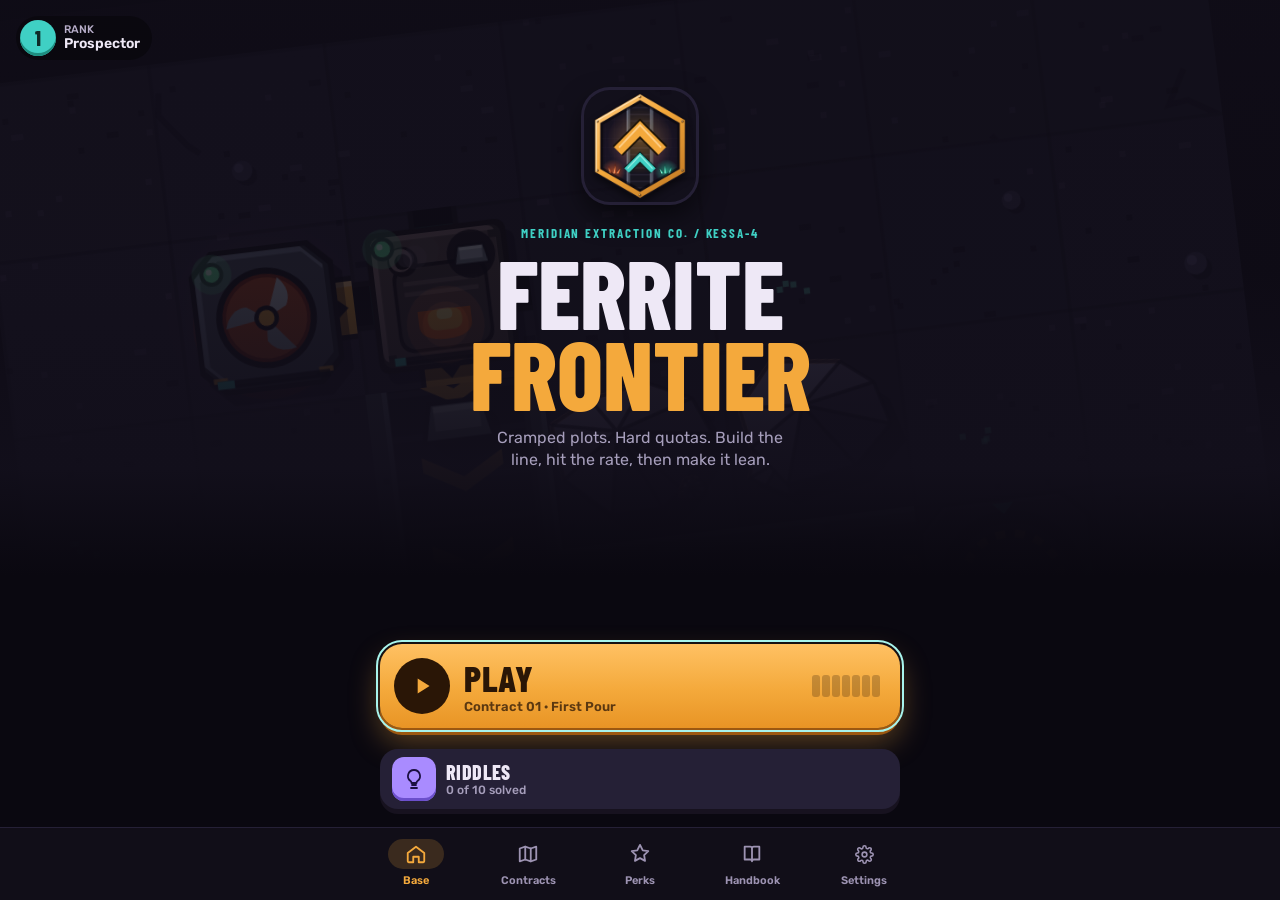
==== ferrite-frontier/index.html @ cab4c8e7 "Deploy Ferrite Frontier 88373f5" ====
<!doctype html>
<html lang="en">
<head>
<title>Ferrite Frontier</title>
<meta charset="utf-8">
<meta name="viewport" content="width=device-width, initial-scale=1, viewport-fit=cover">
<meta name="color-scheme" content="dark">
<meta name="theme-color" content="#110e18">
<meta name="description" content="Cramped plots. Hard quotas. Build the line, hit the rate, then make it lean. A browser factory-automation puzzle game.">
<link rel="icon" href="favicon.svg" type="image/svg+xml">
<link rel="icon" href="favicon-32.png" type="image/png" sizes="32x32">
<meta property="og:type" content="website">
<meta property="og:site_name" content="Ferrite Frontier">
<meta property="og:title" content="Ferrite Frontier">
<meta property="og:description" content="Cramped plots. Hard quotas. Build the line, hit the rate, then make it lean. A browser factory-automation puzzle game.">
<meta property="og:url" content="https://reinder83.github.io/ferrite-frontier/">
<meta property="og:image" content="https://reinder83.github.io/ferrite-frontier/og-image.png">
<meta property="og:image:width" content="1200">
<meta property="og:image:height" content="630">
<meta property="og:image:alt" content="Ferrite Frontier: a glowing factory of miners, smelters and belts under a dusk sky with a dropship landing.">
<meta name="twitter:card" content="summary_large_image">
<meta name="twitter:title" content="Ferrite Frontier">
<meta name="twitter:description" content="Cramped plots. Hard quotas. Build the line, hit the rate, then make it lean.">
<meta name="twitter:image" content="https://reinder83.github.io/ferrite-frontier/og-image.png">
<meta name="twitter:image:alt" content="Ferrite Frontier: a glowing factory of miners, smelters and belts under a dusk sky with a dropship landing.">
<!-- home-screen / full-screen app -->
<meta name="mobile-web-app-capable" content="yes">
<meta name="apple-mobile-web-app-capable" content="yes">
<meta name="apple-mobile-web-app-status-bar-style" content="black-translucent">
<meta name="apple-mobile-web-app-title" content="Ferrite">
<meta name="application-name" content="Ferrite Frontier">
<meta name="format-detection" content="telephone=no">
<link rel="manifest" href="manifest.webmanifest">
<link rel="apple-touch-icon" href="apple-touch-icon.png">
<style>
@font-face { font-family: 'Barlow Condensed'; font-style: normal; font-weight: 700; font-display: swap; src: url([data-uri]) format('woff2'); }
@font-face { font-family: 'Barlow Condensed'; font-style: normal; font-weight: 800; font-display: swap; src: url([data-uri]) format('woff2'); }
@font-face { font-family: 'IBM Plex Mono'; font-style: normal; font-weight: 500; font-display: swap; src: url([data-uri]) format('woff2'); }
@font-face { font-family: 'Rubik'; font-style: normal; font-weight: 400; font-display: swap; src: url([data-uri]) format('woff2'); }
@font-face { font-family: 'Rubik'; font-style: normal; font-weight: 500; font-display: swap; src: url([data-uri]) format('woff2'); }
@font-face { font-family: 'Rubik'; font-style: normal; font-weight: 600; font-display: swap; src: url([data-uri]) format('woff2'); }
@font-face { font-family: 'Rubik'; font-style: normal; font-weight: 700; font-display: swap; src: url([data-uri]) format('woff2'); }
</style>
<style>
/* Ferrite Frontier - UI styles (Pixel). Single committed dark look. */
:root {
  color-scheme: dark;
  --bg: #15111f;
  --bg-2: #120f1b;
  --panel: #221c33;
  --panel-2: #2c2540;
  --panel-3: #3a3054;
  --line: #3a3352;
  --line-2: #4a4166;
  --text: #f3eefa;
  --text-2: #c9c0da;
  --text-3: #9d93b2;
  --amber: #f4a93b;
  --amber-2: #ffd27f;
  --amber-ink: #1a1206;
  --teal: #3dd6c0;
  --teal-2: #a8f4ec;
  --red: #ff5a6a;
  --green: #62e39b;
  --violet: #a98bff;
  --st-working: #62e39b;
  --st-idle: #8a84a0;
  --st-starved: #f4b73c;
  --st-blocked: #ff5b4e;
  --st-misfed: #ff4f9a;
  --bg-deep: #120f1b;
  --overlay: rgba(7, 5, 12, 0.74);
  --warn: #f4b73c;
  --font-display: 'Barlow Condensed', 'Arial Narrow', 'Roboto Condensed', sans-serif;
  --font-ui: 'Rubik', system-ui, 'Segoe UI', -apple-system, sans-serif;
  --font-mono: 'IBM Plex Mono', ui-monospace, 'Cascadia Mono', Consolas, monospace;
  --raised: var(--panel-2);
  --raised-sel: #3a3054;
  --surface: var(--panel);
  --amber-light: #ffc163;
  --amber-deep: #e89425;
  --amber-lip: #9c5810;
  --teal-lip: #1e8e80;
  --teal-frame: #2f6e6a;
  --red-lip: #8e1e2c;
  --red-text: #ff8592;
  --violet-lip: #6b4fcc;
  --lip-dark: #0b0912;
  --r: 6px;
  --r-btn: 16px;
  --r-tile: 18px;
  --r-sm: 5px;
  --shadow: 0 10px 30px rgba(0, 0, 0, 0.45);
}

*, *::before, *::after { box-sizing: border-box; }
html, body { margin: 0; padding: 0; }
html { background: var(--bg); }
body {
  background: var(--bg);
  color: var(--text);
  font-family: var(--font-ui);
  font-size: 14px;
  line-height: 1.4;
  -webkit-font-smoothing: antialiased;
  -webkit-tap-highlight-color: transparent;
  overflow-x: hidden;
  min-width: 0;
}
button { font: inherit; color: inherit; }
img.ico { display: inline-block; vertical-align: middle; image-rendering: auto; }
[hidden] { display: none !important; }
:focus-visible { outline: 2px solid var(--teal-2); outline-offset: 2px; }
.hud-num, .sc-v, .sc-p, .met-v, .met-p, .tt-v, .tt-n, .hud-sub, .score-table, .tool-meta, .ro-rate { font-variant-numeric: tabular-nums; }

.ff-app { min-height: 100vh; min-height: 100dvh; width: 100%; max-width: 100%; overflow-x: hidden; }
.ff-noscript { padding: 24px; color: var(--text-2); }
.screen { width: 100%; }

/* ---------- buttons ---------- */
.btn {
  display: inline-flex; align-items: center; justify-content: center; gap: 6px;
  min-height: 34px; padding: 6px 12px;
  --lip: 4px;
  background: var(--raised); color: var(--text);
  border: 1px solid var(--line-2); border-radius: var(--r-btn);
  box-shadow: 0 var(--lip) 0 var(--lip-dark);
  margin-bottom: var(--lip);
  font-family: var(--font-display); font-weight: 800; font-size: 15px; letter-spacing: 0.06em; text-transform: uppercase;
  cursor: pointer; user-select: none; white-space: nowrap;
  transition: background 0.12s, border-color 0.12s, transform 0.06s, box-shadow 0.06s, color 0.12s;
}
.btn:hover { background: var(--raised-sel); }
.btn:active { transform: translateY(var(--lip)); box-shadow: 0 0 0 var(--lip-dark); }
.btn.on { color: var(--teal-2); border-color: var(--teal); box-shadow: 0 var(--lip) 0 var(--teal-lip); }
.btn.on:active { box-shadow: 0 0 0 var(--teal-lip); }
.btn.primary { --lip: 6px; background: linear-gradient(180deg, var(--amber-light) 0%, var(--amber) 55%, var(--amber-deep) 100%); border-color: var(--amber-light); color: var(--amber-ink); box-shadow: 0 var(--lip) 0 var(--amber-lip); }
.btn.primary:hover { background: linear-gradient(180deg, #ffd08a 0%, var(--amber-light) 55%, var(--amber) 100%); }
.btn.primary:active { box-shadow: 0 0 0 var(--amber-lip); }
.btn.danger { border-color: var(--red); color: var(--red-text); box-shadow: 0 var(--lip) 0 var(--red-lip); }
.btn.danger:hover { background: rgba(255, 90, 106, 0.16); }
.btn.danger:active { box-shadow: 0 0 0 var(--red-lip); }
.btn.ghost { background: transparent; border-color: transparent; color: var(--text-2); box-shadow: none; margin-bottom: 0; }
.btn.ghost:hover { background: var(--panel-2); color: var(--text); }
.btn.ghost:active { transform: none; box-shadow: none; }
@media (prefers-reduced-motion: reduce) { .btn, .tool, .title-tile, .hist-btn { transition: none; } }
.btn.small { --lip: 3px; min-height: 30px; padding: 4px 10px; font-size: 14px; border-radius: 12px; }
.btn.big { --lip: 7px; min-height: 56px; padding: 10px 28px; font-size: 24px; border-radius: 20px; font-family: var(--font-display); font-weight: 800; letter-spacing: 0.08em; text-transform: uppercase; }
.icon-btn { width: 36px; padding: 0; color: var(--text-2); }
.icon-btn:hover { color: var(--text); }
.icon-btn svg { width: 18px; height: 18px; }
.icon-btn.is-off { color: var(--text-3); }
.music-btn svg { width: 16px; height: 16px; }
.speed-btn { width: 44px; padding: 0; font-family: var(--font-mono); }

.eyebrow { font-family: var(--font-display); font-size: 13px; font-weight: 600; letter-spacing: 0.14em; text-transform: uppercase; color: var(--teal-2); }

/* ---------- title ---------- */
.title-screen { position: relative; min-height: 100vh; min-height: 100dvh; overflow: hidden; display: flex; align-items: center; justify-content: center; padding: calc(24px + env(safe-area-inset-top, 0px)) 16px calc(24px + env(safe-area-inset-bottom, 0px)); }
.title-bg { position: absolute; inset: 0; width: 100%; height: 100%; display: block; }
.title-veil { position: absolute; inset: 0; background:
  radial-gradient(ellipse at 50% 45%, rgba(17, 14, 24, 0.5) 0%, rgba(17, 14, 24, 0.84) 60%, rgba(17, 14, 24, 0.97) 100%); }
.title-top { position: absolute; top: calc(12px + env(safe-area-inset-top, 0px)); right: 12px; z-index: 2; display: flex; gap: 6px; }
.title-card { position: relative; z-index: 1; text-align: center; max-width: 560px; }
.logo { margin: 10px 0 8px; font-family: var(--font-display); font-weight: 800; line-height: 0.9; letter-spacing: 0.04em; text-transform: uppercase;
  font-size: clamp(54px, 16vw, 112px); display: flex; flex-direction: column; align-items: center; }
.logo span { color: var(--text); text-shadow: 0 2px 0 rgba(0, 0, 0, 0.4); }
.logo .logo-2 { color: var(--amber); }
.tagline { color: var(--text-2); font-size: 16px; margin: 6px auto 26px; max-width: 420px; }
.fine { color: var(--text-3); font-size: 12px; margin-top: 18px; }

/* ---------- bars ---------- */
.bar { display: flex; align-items: center; gap: 8px; padding: 8px 12px; background: var(--bg-2); border-bottom: 1px solid var(--line); min-height: 52px; }
.bar-title { display: flex; flex-direction: column; min-width: 0; flex: 1; }
.bar-sub { color: var(--text-2); font-size: 13px; }
.bar-name { font-family: var(--font-display); font-weight: 600; font-size: 22px; text-transform: uppercase; letter-spacing: 0.06em; line-height: 1.1; white-space: nowrap; overflow: hidden; text-overflow: ellipsis; }
.bar-actions { display: flex; gap: 6px; align-items: center; flex-shrink: 0; }

/* ---------- contract list ---------- */
.list-screen { min-height: 100vh; min-height: 100dvh; padding-top: env(safe-area-inset-top, 0px); padding-bottom: calc(32px + env(safe-area-inset-bottom, 0px)); }
.list-intro { color: var(--text-2); max-width: 1040px; margin: 16px auto 4px; padding: 0 16px; }
.met { display: flex; flex-direction: column; background: var(--bg-2); border: 1px solid var(--line); border-radius: var(--r-sm); padding: 5px 8px; }
.met-k { font-size: 10.5px; color: var(--text-3); text-transform: uppercase; letter-spacing: 0.08em; }
.met-v { font-family: var(--font-mono); font-size: 17px; font-weight: 500; }
.met-p { font-family: var(--font-mono); font-size: 11px; color: var(--text-3); }
.met.beat { border-color: rgba(56, 198, 176, 0.55); }
.met.beat .met-v { color: var(--teal-2); }

/* ---- home, nav and list (Claude Design, PR3) ---- */
/* Home: the factory board turned -7 degrees behind a dark veil, top bar (rank, lives, credits), lockup, PLAY, tiles. */
.title-screen { --nav-h: calc(74px + env(safe-area-inset-bottom, 0px)); flex-direction: column; align-items: stretch; justify-content: flex-start; background: var(--bg-deep);
  padding: env(safe-area-inset-top, 0px) 0 calc(var(--nav-h) + 12px); }
.title-screen .title-bg { left: -12%; top: -6%; width: 124%; height: 112%; position: absolute; transform: rotate(-7deg); opacity: 0.3; }
.title-screen .title-veil { background: linear-gradient(180deg, rgba(18, 15, 27, 0.55) 0%, rgba(18, 15, 27, 0.35) 30%, rgba(18, 15, 27, 0.92) 52%, var(--bg-deep) 64%); }
.title-screen .title-top { position: relative; top: auto; right: auto; z-index: 2; display: flex; flex-wrap: wrap; align-items: center; justify-content: space-between; gap: 8px 6px; padding: 16px 16px 0; min-height: 60px; }
.title-wallet { display: flex; align-items: center; margin-left: auto; min-width: 0; }
.rank-badge { display: flex; align-items: center; gap: 8px; height: 44px; padding: 4px 12px 4px 4px; border: 0; border-radius: 22px; background: rgba(0, 0, 0, 0.35); color: var(--text); cursor: pointer; min-width: 0; text-align: left; }
.rank-num { flex: none; width: 36px; height: 36px; border-radius: 18px; background: var(--teal); color: #0e2a27; display: flex; align-items: center; justify-content: center; font-family: var(--font-display); font-weight: 800; font-size: 20px; box-shadow: inset 0 -3px 0 var(--teal-lip); }
.rank-txt { display: flex; flex-direction: column; align-items: flex-start; line-height: 1.1; min-width: 0; }
.rank-k { font-size: 11px; color: #b9afcb; font-weight: 500; text-transform: uppercase; }
.rank-name { font-size: 14px; font-weight: 600; white-space: nowrap; }
/* lives and credits pills, on the home screen and the contract list */
.title-screen .hud-wallet, .list-screen .hud-wallet { gap: 6px; align-items: center; }
.title-screen .hud-wallet .lives-chip, .list-screen .hud-wallet .lives-chip { height: 36px; min-height: 36px; padding: 0 12px; border: 0; border-radius: 18px; background: rgba(0, 0, 0, 0.35); color: var(--red); font-size: 13px; letter-spacing: 0; font-family: var(--font-ui); }
.title-screen .hud-wallet .lives-chip.low, .list-screen .hud-wallet .lives-chip.low { box-shadow: inset 0 0 0 1.5px var(--amber); }
.title-screen .hud-wallet .lives-chip.out, .list-screen .hud-wallet .lives-chip.out { box-shadow: inset 0 0 0 1.5px var(--red); }
.title-screen .hud-wallet .credits-chip, .list-screen .hud-wallet .credits-chip { display: inline-flex; align-items: center; gap: 8px; height: 36px; min-height: 36px; padding: 0 4px 0 12px; border: 0; border-radius: 18px; background: rgba(0, 0, 0, 0.35);
  color: var(--text); font-family: var(--font-ui); font-weight: 700; font-size: 16px; font-variant-numeric: tabular-nums; }
.title-screen .hud-wallet .credits-chip::after, .list-screen .hud-wallet .credits-chip::after { content: '+'; width: 28px; height: 28px; border-radius: 14px; background: var(--teal); color: #0e2a27; display: flex; align-items: center; justify-content: center;
  font-weight: 800; font-size: 20px; line-height: 1; box-shadow: inset 0 -2px 0 var(--teal-lip); }
/* lockup */
.title-screen .title-card { flex: 1 1 auto; display: flex; flex-direction: column; align-items: center; width: 100%; max-width: 560px; margin: 0 auto; padding: 30px 24px 12px; }
.title-card .emblem { display: block; width: 112px; height: 112px; border-radius: 26px; box-shadow: 0 0 0 3px var(--raised), 0 12px 28px rgba(0, 0, 0, 0.6); margin: 0 0 22px; }
.title-card .eyebrow { font-weight: 700; font-size: 13px; letter-spacing: 0.15em; color: var(--teal); text-align: center; }
.title-card .logo { margin: 10px 0 0; font-size: clamp(56px, 22vw, 96px); line-height: 0.84; letter-spacing: 0; }
.title-card .logo span { text-shadow: none; }
.title-card .tagline { margin: 14px auto 0; max-width: 300px; font-size: 16px; line-height: 1.35; }
.title-actions { position: relative; z-index: 1; display: flex; flex-direction: column; gap: 14px; width: 100%; max-width: 560px; margin: 0 auto; padding: 0 20px; }
.play-cta { display: flex; align-items: center; gap: 14px; width: 100%; height: 84px; padding: 0 20px 0 14px; border: 0; border-radius: 22px; margin-bottom: 7px; cursor: pointer; text-align: left;
  background: linear-gradient(#ffc163, #f4a93b 55%, #e89425); box-shadow: 0 7px 0 var(--amber-lip), 0 14px 30px rgba(244, 169, 59, 0.35); color: #2a1606; transition: transform 0.06s, box-shadow 0.06s; }
.play-cta:active { transform: translateY(7px); box-shadow: 0 0 0 var(--amber-lip), 0 4px 14px rgba(244, 169, 59, 0.3); }
.play-ic { flex: none; width: 56px; height: 56px; border-radius: 28px; background: #2a1606; color: var(--amber); display: flex; align-items: center; justify-content: center; }
.play-txt { display: flex; flex-direction: column; flex: 1; min-width: 0; line-height: 1; }
.play-word { font-family: var(--font-display); font-weight: 800; font-size: 36px; letter-spacing: 0.5px; text-transform: uppercase; }
.play-sub { font-size: 13px; font-weight: 600; opacity: 0.75; margin-top: 4px; white-space: nowrap; overflow: hidden; text-overflow: ellipsis; }
.play-pips { display: flex; gap: 2px; flex: none; }
.play-pips .pip { width: 8px; height: 22px; border-radius: 3px; background: rgba(42, 22, 6, 0.25); }
.play-pips .pip.on { background: #2a1606; }
.play-pips:has(.pip:nth-child(9)) .pip { width: 5px; }
.title-actions .title-row { display: grid; grid-template-columns: repeat(2, minmax(0, 1fr)); gap: 12px; margin: 0; }
.title-actions .title-tile { position: relative; display: flex; align-items: center; justify-content: flex-start; gap: 10px; height: 72px; min-width: 0; padding: 0 12px; margin: 0 0 5px; border: 0; border-radius: 18px;
  background: var(--raised); box-shadow: 0 5px 0 #17121f; color: var(--text); text-align: left; }
.title-actions .title-tile:active { transform: translateY(5px); box-shadow: 0 0 0 #17121f; }
.title-row .title-tile:last-child:nth-child(odd) { grid-column: 1 / -1; height: 60px; }
.title-actions .tile-ic { flex: none; width: 44px; height: 44px; border-radius: 12px; align-items: center; justify-content: center; background: var(--amber); color: var(--amber-ink); box-shadow: inset 0 -3px 0 var(--amber-lip); }
.title-actions .tile-ic svg { width: 24px; height: 24px; }
.title-actions [data-tile="daily"] .tile-ic { background: var(--teal); color: #0e2a27; box-shadow: inset 0 -3px 0 var(--teal-lip); }
.title-actions [data-tile="riddles"] .tile-ic { background: var(--violet); color: #1c1040; box-shadow: inset 0 -3px 0 var(--violet-lip); }
.tile-text { display: flex; flex-direction: column; min-width: 0; line-height: 1.15; }
.title-actions .tile-name { font-family: var(--font-display); font-weight: 800; font-size: 20px; letter-spacing: 0.02em; }
.title-actions .tile-count { font-family: var(--font-ui); font-size: 12px; font-weight: 500; color: var(--text-2); white-space: nowrap; overflow: hidden; text-overflow: ellipsis; }
.title-actions [data-tile="daily"] .tile-count { color: var(--teal); font-weight: 600; }
.title-tile .tile-dot { top: -6px; right: -4px; width: auto; min-width: 22px; height: 22px; border-radius: 11px; background: var(--red); color: #fff; font-size: 12px; font-weight: 700; display: flex; align-items: center; justify-content: center; box-shadow: 0 0 0 3px #1c1729; }
@media (max-height: 760px) {
  .title-card .emblem { width: 80px; height: 80px; border-radius: 20px; margin-bottom: 14px; }
  .title-screen .title-card { padding-top: 18px; }
  .title-card .logo { font-size: clamp(52px, 18vw, 76px); }
  .title-card .tagline { margin-top: 8px; }
}
/* bottom navigation: Base, Contracts, Perks, Handbook, Settings */
.bottom-nav { position: fixed; left: 0; right: 0; bottom: 0; z-index: 10; display: grid; grid-template-columns: repeat(5, minmax(0, 1fr)); padding: 8px max(8px, calc((100% - 560px) / 2)) calc(8px + env(safe-area-inset-bottom, 0px)); background: var(--bg); border-top: 1px solid var(--raised); }
.nav-tab { display: flex; flex-direction: column; align-items: center; justify-content: center; gap: 4px; height: 56px; padding: 0; border: 0; background: none; color: var(--text-3); font-family: var(--font-ui); font-size: 11px; font-weight: 600; cursor: pointer; min-width: 0; }
.nav-ic { display: flex; align-items: center; justify-content: center; width: 56px; height: 30px; border-radius: 15px; transition: background 0.12s; }
.nav-tab.active { color: var(--amber); }
.nav-tab.active .nav-ic { background: rgba(244, 169, 59, 0.18); }
.nav-tab:active .nav-ic { background: rgba(244, 169, 59, 0.1); }
.bottom-nav .nav-tab.help-btn { font-family: var(--font-ui); font-weight: 600; font-size: 11px; }
.ff-app:has(.bottom-nav) .toast { bottom: calc(86px + env(safe-area-inset-bottom, 0px)); }
/* Contract list: header, act cards, contract cards */
.list-screen { padding-bottom: calc(var(--nav-h, 74px) + 24px); --nav-h: calc(74px + env(safe-area-inset-bottom, 0px)); }
.list-screen .bar { align-items: center; padding: 16px 16px 0; min-height: 0; background: transparent; border-bottom: 0; }
.list-screen .bar-h { margin: 0; font-family: var(--font-display); font-weight: 800; font-size: 36px; line-height: 1; letter-spacing: 0.02em; text-transform: uppercase; }
.list-screen .bar-sub { color: var(--text-3); font-size: 12px; margin-top: 2px; }
.list-screen .list-intro { font-size: 13px; color: var(--text-3); margin-top: 12px; }
.map-wrap .banner { height: 136px; margin: 18px 16px 0; border: 0; border-radius: 24px; background: #2a2140; box-shadow: 0 6px 0 var(--lip-dark); }
.banner-canvas { filter: saturate(1.1); }
.banner::after { content: ''; position: absolute; inset: 0; background: linear-gradient(90deg, rgba(18, 15, 27, 0.72) 0%, rgba(18, 15, 27, 0.25) 70%, rgba(18, 15, 27, 0.05) 100%); pointer-events: none; }
.banner-body { position: absolute; inset: 0; z-index: 1; display: flex; flex-direction: column; justify-content: flex-end; gap: 4px; padding: 12px 16px 14px; }
.banner-kicker { display: flex; align-items: baseline; gap: 10px; font-size: 13px; font-weight: 600; color: var(--text-2); text-shadow: 0 1px 4px rgba(0, 0, 0, 0.7); }
.banner-act { font-family: var(--font-display); font-weight: 800; font-size: 14px; letter-spacing: 0.18em; text-transform: uppercase; color: var(--amber-2); }
.map-wrap .banner-title { position: static; display: block; margin: 0; font-size: 38px; line-height: 0.95; letter-spacing: 0.01em; text-shadow: 0 2px 0 rgba(0, 0, 0, 0.45); }
.banner-prog { display: flex; align-items: center; gap: 10px; margin-top: 4px; }
.prog-bar { flex: 1; height: 10px; border-radius: 5px; background: rgba(0, 0, 0, 0.45); overflow: hidden; }
.prog-bar > span { display: block; height: 100%; border-radius: 5px; background: var(--teal); }
.banner .chapter-count { font-family: var(--font-display); font-weight: 800; font-size: 18px; color: var(--text); text-shadow: 0 1px 4px rgba(0, 0, 0, 0.7); }
/* Rank sheet */
.rank-sheet .rank-meter { height: 10px; border-radius: 5px; background: var(--bg-deep); overflow: hidden; margin: 4px 0 12px; }
.rank-meter > span { display: block; height: 100%; border-radius: 5px; background: var(--teal); }
.rank-list { list-style: none; margin: 0 0 12px; padding: 0; display: flex; flex-direction: column; gap: 6px; }
.rank-list li { display: flex; align-items: center; gap: 10px; padding: 6px 10px; border-radius: 12px; background: var(--bg-deep); color: var(--text-3); }
.rank-list li.now { background: rgba(61, 214, 192, 0.14); color: var(--text); box-shadow: inset 0 0 0 1.5px var(--teal); }
.rank-list li.past { color: var(--text-2); }
.rank-n { flex: none; width: 24px; height: 24px; border-radius: 12px; background: var(--raised); display: flex; align-items: center; justify-content: center; font-family: var(--font-display); font-weight: 800; }
.rank-list li.now .rank-n { background: var(--teal); color: #0e2a27; }
.rank-list b { flex: 1; font-weight: 600; }
.rank-need { font-size: 12px; font-variant-numeric: tabular-nums; }

/* ---------- play screen layout ---------- */
.play-screen { display: flex; flex-direction: column; height: 100vh; height: 100dvh; overflow: hidden;
  padding-left: env(safe-area-inset-left, 0px); padding-right: env(safe-area-inset-right, 0px); }
.play-bar { padding-top: calc(6px + env(safe-area-inset-top, 0px)); }
.play-body { position: relative; }
button, .tool, .contract { touch-action: manipulation; }
.play-screen { -webkit-user-select: none; user-select: none; -webkit-touch-callout: none; }
.play-bar { flex-shrink: 0; }
.brief { flex-shrink: 0; padding: 10px 14px 12px; background: linear-gradient(180deg, rgba(56, 198, 176, 0.08), rgba(56, 198, 176, 0.02)); border-bottom: 1px solid var(--line); }
.brief-text { margin: 0 0 6px; max-width: 900px; color: var(--text); }
.tut { margin: 4px 0 8px; padding-left: 18px; color: var(--text-2); max-width: 900px; }
.tut li { margin: 2px 0; }
.hint-text { margin: 4px 0 8px; padding: 6px 10px; border-left: 3px solid var(--amber); background: rgba(242, 165, 49, 0.08); color: var(--amber-2); max-width: 900px; }
.brief-actions { display: flex; gap: 8px; }


.moves-chip { align-self: center; flex: 0 0 auto; min-height: 34px; padding: 4px 12px; border-radius: 99px; border: 1px solid var(--line-2); background: var(--panel); color: var(--text); font-family: var(--font-mono); font-size: 13px; cursor: pointer; white-space: nowrap; }
.moves-chip.low { border-color: var(--amber); color: var(--amber-2); background: rgba(244, 169, 60, 0.12); }
.moves-chip.out { border-color: var(--red); color: var(--red); background: rgba(255, 91, 78, 0.1); }
.lives-chip { align-self: center; flex: 0 0 auto; min-height: 34px; padding: 4px 10px; border-radius: 99px; border: 1px solid var(--line-2); background: var(--panel); color: var(--red); font-size: 13px; letter-spacing: 1px; cursor: pointer; white-space: nowrap; }
.lives-chip.low { border-color: var(--amber); }
.lives-chip.out { border-color: var(--red); background: rgba(255, 91, 78, 0.1); }
.why-btn { align-self: center; flex: 0 0 auto; min-height: 34px; padding: 4px 12px; border-radius: 99px; border: 1px solid var(--line-2); background: var(--panel); color: var(--text); font-family: var(--font-mono); font-size: 13px; cursor: pointer; white-space: nowrap; }
.why-btn[hidden] { display: none; }
.why-btn.on { border-color: var(--red); color: var(--red); background: rgba(255, 91, 78, 0.12); }
.sheet-back-moves { z-index: 22; }
.perk-back { z-index: 60; }
.hud-wallet { display: flex; align-self: center; flex: 0 0 auto; }
.bar-tools { display: flex; align-items: center; gap: 8px; flex: 0 0 auto; }
.title-top .hud-wallet { margin-right: 2px; }
.hud-wallet .lives-chip { border-radius: 99px 0 0 99px; border-right-width: 0; }
.hud-wallet .credits-chip { border-radius: 0 99px 99px 0; }
.credits-chip { align-self: center; flex: 0 0 auto; min-height: 34px; padding: 4px 10px; border-radius: 99px; border: 1px solid var(--line-2); background: var(--panel); color: var(--amber-2); font-family: var(--font-mono); font-size: 13px; cursor: pointer; white-space: nowrap; }
.perk-list { display: flex; flex-direction: column; gap: 10px; margin: 8px 0 12px; }
.perk-card { padding: 10px 12px; border: 1px solid var(--line-2); border-radius: var(--r); background: var(--panel-2); }
.perk-card.soon { opacity: 0.85; }
.perk-card.owned { border-color: var(--teal); }
.perk-card h3 { margin: 0 0 4px; font-size: 16px; }
.perk-card p { margin: 4px 0; color: var(--text-2); }
.perk-foot { display: flex; align-items: center; justify-content: space-between; gap: 10px; margin-top: 8px; }
.perk-price { font-family: var(--font-mono); color: var(--text-2); }
.modal-actions.stack { flex-direction: column; align-items: stretch; }
.modal-actions.stack .btn { min-height: 44px; }
.buy-rows { margin: 8px 0 12px; border: 1px solid var(--line); border-radius: var(--r); }
.buy-row { display: flex; justify-content: space-between; gap: 12px; padding: 7px 12px; color: var(--text-2); }
.buy-row + .buy-row { border-top: 1px solid var(--line); }
.buy-row b { color: var(--text); font-family: var(--font-mono); font-weight: 500; }
.buy-short { margin: 0 0 12px; padding: 6px 10px; border-left: 3px solid var(--amber); background: rgba(244, 169, 60, 0.08); color: var(--amber-2); }
@media (max-width: 600px) {
  .sheet-back-moves { align-items: flex-end; padding: 0; }
  .sheet-card { max-width: none; border-radius: 14px 14px 0 0; padding-bottom: calc(16px + env(safe-area-inset-bottom, 0px)); }
}

.play-body { flex: 1 1 auto; min-height: 0; display: flex; flex-direction: column; }
.side { display: contents; }
.side > .brief { order: 1; }
.side > .hud { order: 2; }
.play-main { order: 3; }
.play-main { flex: 1 1 auto; min-height: 200px; display: flex; position: relative; }
@media (min-width: 900px) {
  .play-body { flex-direction: row; }
  .side { display: flex; flex-direction: column; width: 300px; flex-shrink: 0; overflow-y: auto; background: var(--bg-2); border-right: 1px solid var(--line); }
  .side > .brief { order: 2; border-bottom: 1px solid var(--line); border-top: 0; }
}
.board-wrap { position: relative; flex: 1; min-width: 0; min-height: 0; display: flex; align-items: center; justify-content: center; overflow: hidden;
  background: var(--bg-deep); }
.board { display: block; touch-action: none; cursor: default; box-shadow: 0 0 0 1px var(--line); }
.board-wrap.tool-build .board { cursor: crosshair; }
.board-wrap.tool-remove .board { cursor: not-allowed; }
.paused-tag { position: absolute; top: 10px; left: 50%; transform: translateX(-50%); padding: 3px 12px; border-radius: 99px; background: rgba(18, 16, 25, 0.85); border: 1px solid var(--amber); color: var(--amber-2);
  font-family: var(--font-display); font-weight: 600; letter-spacing: 0.12em; text-transform: uppercase; font-size: 12px; pointer-events: none; opacity: 0; transition: opacity 0.12s; }
.paused-tag.show { opacity: 1; }

/* tooltip + popover */
.tip, .pop { position: absolute; left: 0; top: 0; z-index: 5; background: rgba(27, 23, 38, 0.97); border: 1px solid var(--line-2); border-radius: var(--r); box-shadow: 0 6px 20px rgba(0, 0, 0, 0.45);
  font-size: 12.5px; color: var(--text); }
.tip { pointer-events: none; padding: 7px 10px; max-width: 280px; opacity: 0; visibility: hidden; }
.tip.show { opacity: 1; visibility: visible; }
.tip.bad { border-color: rgba(236, 91, 79, 0.75); }
.pop { padding: 10px 12px 12px; width: 270px; max-width: calc(100% - 8px); display: none; }
.pop.show { display: block; }
.pop-x { position: absolute; top: 4px; right: 4px; width: 28px; height: 28px; border: 0; background: transparent; color: var(--text-2); font-size: 20px; line-height: 1; cursor: pointer; border-radius: 4px; }
.pop-x:hover { background: var(--panel-3); color: var(--text); }
.pop-info { padding-right: 22px; }
.pop-h { font-size: 10.5px; color: var(--text-3); text-transform: uppercase; letter-spacing: 0.08em; margin: 10px 0 4px; }
.pop-recipes { display: flex; flex-direction: column; gap: 4px; }
.recipe-opt { display: grid; grid-template-columns: 1fr auto; grid-template-areas: 'name rate' 'line line'; gap: 2px 8px; text-align: left; padding: 6px 8px; cursor: pointer;
  background: var(--bg-2); border: 1px solid var(--line); border-radius: var(--r-sm); color: var(--text); }
.recipe-opt:hover { border-color: var(--text-3); background: var(--panel-2); }
.recipe-opt.on { border-color: var(--amber); background: rgba(242, 165, 49, 0.1); }
.ro-name { grid-area: name; font-weight: 600; }
.ro-rate { grid-area: rate; font-family: var(--font-mono); font-size: 12px; color: var(--text-2); }
.ro-line { grid-area: line; display: flex; align-items: center; gap: 2px; flex-wrap: wrap; font-family: var(--font-mono); font-size: 12px; color: var(--text-2); }
.pop-actions { display: flex; gap: 6px; margin-top: 10px; }
.pop-actions .btn { flex: 1; }
.filter-row { display: flex; flex-wrap: wrap; gap: 6px; }
.filter-opt { display: flex; align-items: center; justify-content: center; width: 44px; height: 44px; padding: 0; cursor: pointer; background: var(--bg-2); border: 1px solid var(--line); border-radius: var(--r-sm); }
.filter-opt:hover { border-color: var(--text-3); background: var(--panel-2); }
.filter-opt.on { border: 2px solid var(--amber); background: rgba(242, 165, 49, 0.1); }

.tt-title { display: flex; align-items: center; gap: 6px; font-weight: 600; font-size: 13.5px; margin-bottom: 2px; flex-wrap: wrap; }
.tt-sub { color: var(--text-2); margin: 2px 0; }
.tt-sub.dim { color: var(--text-3); }
.tt-bad { color: #ffb0a8; font-weight: 600; }
.st-why.st-starved { color: var(--st-starved); }
.st-why.st-blocked, .st-why.st-stalled { color: #ffa29a; }
.st-why.st-misfed { color: var(--st-misfed); }
.tt-row { display: flex; gap: 8px; align-items: center; margin: 3px 0; justify-content: space-between; }
.tt-k { font-size: 10.5px; color: var(--text-3); text-transform: uppercase; letter-spacing: 0.08em; min-width: 40px; }
.tt-v { display: flex; align-items: center; gap: 4px; flex-wrap: wrap; flex: 1; font-family: var(--font-mono); }
.tt-n { font-family: var(--font-mono); color: var(--text-2); white-space: nowrap; }
.tt-v.recipe { gap: 2px; }
.rq { display: inline-flex; align-items: center; gap: 1px; }
.plus, .arrow { color: var(--text-3); margin: 0 3px; }
.buf { display: inline-flex; align-items: center; gap: 2px; padding: 0 5px 0 2px; border-radius: 4px; background: var(--bg-2); border: 1px solid var(--line); }
.buf.zero { color: var(--text-3); }
.buf.full { border-color: rgba(236, 91, 79, 0.6); color: #ffb0a8; }
.tt-prog { height: 4px; background: var(--bg); border-radius: 99px; overflow: hidden; margin-top: 6px; }
.tt-prog i { display: block; height: 100%; background: var(--amber); }
.chip { display: inline-flex; align-items: center; gap: 5px; margin-left: auto; font-size: 11px; font-weight: 600; letter-spacing: 0.06em; text-transform: uppercase; }
.chip::before { content: ''; width: 8px; height: 8px; border-radius: 50%; background: currentColor; box-shadow: 0 0 6px currentColor; }
.chip.st-working, .chip.st-moving { color: var(--st-working); }
.chip.st-idle, .chip.st-empty { color: var(--st-idle); }
.chip.st-idle::before, .chip.st-empty::before { box-shadow: none; }
.chip.st-starved { color: var(--st-starved); }
.chip.st-blocked, .chip.st-stalled { color: var(--st-blocked); }
.chip.st-misfed { color: var(--st-misfed); }

/* Status messages float over the board so they do not take space from the play area. */
.plot-status { position: absolute; z-index: 3; left: 8px; bottom: 8px; max-width: calc(100% - 16px); padding: 4px 8px; border-radius: 5px; color: var(--text-2); background: rgba(18, 16, 25, 0.82); font-size: 12px; pointer-events: none; }
.plot-status:empty { display: none; }
.confirm { display: flex; align-items: center; gap: 8px; flex-wrap: wrap; padding: 4px 8px; border: 1px solid rgba(236, 91, 79, 0.6); border-radius: var(--r-sm); background: rgba(236, 91, 79, 0.08); color: #ffc4be; }

/* toolbar */
/* ---- play screen (Claude Design, PR2) ---- */
/* top bar: Pause, kicker and name, Brief, Speed. Help, Settings and Sound live in the pause menu. */
.play-screen .play-bar { flex-shrink: 0; gap: 8px; min-height: 0; padding: calc(10px + env(safe-area-inset-top, 0px)) 12px 4px; background: transparent; border-bottom: 0; }
.play-screen .play-bar .btn { --lip: 4px; width: 48px; min-width: 48px; height: 48px; min-height: 48px; padding: 0; border: 0; border-radius: 16px; background: var(--raised); color: var(--text); box-shadow: 0 4px 0 var(--lip-dark); margin-bottom: 4px; }
.play-screen .play-bar .btn:active { transform: translateY(4px); box-shadow: 0 0 0 var(--lip-dark); }
.play-screen .play-bar .btn.on { color: var(--teal); }
.play-screen .play-bar .btn svg { width: 20px; height: 20px; display: block; }
.play-screen .play-bar .speed-btn { width: auto; min-width: 56px; padding: 0 10px; gap: 2px; font-family: var(--font-display); font-weight: 800; font-size: 20px; letter-spacing: 0; text-transform: none; }
.play-screen .play-bar .speed-btn svg { width: 14px; height: 14px; color: var(--teal); }
.play-screen .play-bar .speed-btn.on { color: var(--amber-2); }
.play-screen .play-bar .speed-btn.on svg { color: var(--amber-2); }
.play-screen .play-bar .brief-btn .brief-word { display: none; }
.play-screen .play-bar .brief-btn .brief-icon { display: block; }
.play-screen .bar-actions { gap: 8px; }
.play-screen .bar-title { min-width: 0; flex: 1; padding-left: 4px; line-height: 1; gap: 3px; }
.play-screen .bar-title .eyebrow { font-family: var(--font-ui); font-size: 11px; font-weight: 700; letter-spacing: 1.5px; line-height: 1.1; color: var(--teal); white-space: nowrap; overflow: hidden; text-overflow: ellipsis; }
.play-screen .bar-title .bar-name { font-family: var(--font-display); font-weight: 800; font-size: 26px; letter-spacing: 0.5px; line-height: 1.05; white-space: nowrap; overflow: hidden; text-overflow: clip; }

/* goal card: teal frame, the target and how it goes, small chips for the rest */
.play-screen .hud { display: block; flex: none; margin: 6px 12px 0; padding: 8px 12px; background: var(--surface); border: 0; border-radius: 18px; box-shadow: inset 0 0 0 2px var(--teal-frame); }
.play-screen .hud .hud-block { display: flex; flex-direction: column; gap: 4px; min-width: 0; padding: 0; background: none; border: 0; border-radius: 0; }
.hud-goal-head { display: flex; align-items: center; gap: 10px; min-width: 0; }
.hud-goal-txt { display: flex; flex-direction: column; gap: 1px; min-width: 0; flex: 1; }
.hud-k { font-size: 11px; font-weight: 700; letter-spacing: 0.5px; color: var(--text-3); text-transform: uppercase; white-space: nowrap; overflow: hidden; text-overflow: ellipsis; }
.hud-num { font-family: var(--font-display); font-size: 22px; font-weight: 700; line-height: 1.05; letter-spacing: 0.2px; white-space: nowrap; }
.hud-sub { flex: 0 1 auto; min-width: 0; font-size: 12px; font-weight: 600; color: var(--text-2); text-align: right; white-space: nowrap; overflow: hidden; text-overflow: ellipsis; }
.hud-sub.warn, .hud-num.warn { color: var(--warn); }
.hud-num.bad { color: var(--red); }
.hud-sandbox .hud-goal-head { flex-wrap: wrap; justify-content: space-between; gap: 6px 8px; }
.hud-sandbox .hud-num { display: flex; flex-wrap: wrap; gap: 2px 14px; font-size: 19px; }
.rate-row { display: inline-flex; align-items: center; gap: 6px; }
.rate-row b { color: var(--teal); font-weight: 700; }
.rate-none { color: var(--text-3); font-weight: 600; }
.meter { position: relative; height: 10px; background: var(--bg); border-radius: 99px; }
.meter.thin { height: 5px; }
.meter-fill { position: absolute; left: 0; top: 0; bottom: 0; width: 0; max-width: 100%; background: var(--teal); border-radius: 99px; transition: width 0.15s linear, background 0.2s; }
.meter-fill.ok { background: var(--green); }
.meter-fill.power { background: var(--teal); }
.meter-fill.power.warn { background: var(--warn); }
.meter-fill.power.hot { background: var(--red); }
.meter-target { position: absolute; top: -3px; bottom: -3px; width: 3px; margin-left: -1.5px; border-radius: 2px; background: var(--amber); box-shadow: 0 0 0 1px rgba(0, 0, 0, 0.45); }
.hold-row .meter { flex: 1; }
.hud-issues { height: 17px; font-size: 12px; line-height: 1.4; color: var(--text-2); overflow: hidden; white-space: nowrap; text-overflow: ellipsis; cursor: default; }
.hud-issues .bad { color: var(--red); }
.hud-issues .warn { color: var(--warn); }
.hud-issues .ok { color: var(--green); }
.hud-chips { display: flex; flex-wrap: wrap; align-items: center; gap: 5px; min-width: 0; }
.hud-sandbox .hud-chips { justify-content: flex-end; margin-left: auto; }
.play-screen .hud-chips > * { display: inline-flex; align-items: center; gap: 4px; flex: 0 0 auto; position: relative; height: 24px; min-height: 24px; margin: 0; padding: 0 8px; border: 0; border-radius: 12px; background: var(--bg);
  color: var(--text); font-family: var(--font-ui); font-size: 12px; font-weight: 600; letter-spacing: 0; line-height: 1; white-space: nowrap; }
.play-screen .hud-chips > button::after { content: ''; position: absolute; inset: -8px -3px; }
.hud-chips .sc-k { color: var(--text-3); }
.hud-chips .sc-v, .hud-chips .hud-num { font-family: var(--font-ui); font-size: 12px; font-weight: 600; line-height: 1; }
.hud-chips .sc-p { font-family: var(--font-ui); font-size: 11px; color: var(--text-3); }
.hud-chips .sc.under { box-shadow: inset 0 0 0 1px rgba(61, 214, 192, 0.5); }
.hud-chips .sc.under .sc-v { color: var(--teal-2); }
.hud-chips .sc[data-metric="power"] { display: none; }
.hud-chips .chip-ico { display: inline-flex; color: var(--amber-2); }
.hud-chips .chip-ico svg { width: 12px; height: 12px; }
.hud-chips .hud-power .meter { display: none; }
.play-screen .hud-chips .moves-chip.low { color: var(--amber-2); background: rgba(244, 169, 59, 0.16); }
.play-screen .hud-chips .moves-chip.out { color: var(--red-text); background: rgba(255, 90, 106, 0.16); }
.play-screen .hud-chips .lives-chip { color: var(--red); letter-spacing: 1px; }
.play-screen .hud-chips .credits-chip { color: var(--amber-2); }
.play-screen .hud-chips .why-btn { color: var(--text-2); }
.play-screen .hud-chips .why-btn.on { color: var(--red-text); background: rgba(255, 90, 106, 0.16); }

/* board: whatever is left, as big as it goes */
.play-screen .board-wrap { background: transparent; }
.play-screen .board { border-radius: 14px; box-shadow: 0 0 0 3px var(--raised), 0 12px 28px rgba(0, 0, 0, 0.55); }

/* build tray: handle, actions, category control, one row of tiles */
.play-screen .toolbar { flex: none; position: relative; z-index: 2; display: flex; flex-direction: column; align-items: center; gap: 6px; padding: 0 12px calc(10px + env(safe-area-inset-bottom, 0px)); background: var(--surface); border: 0; border-radius: 24px 24px 0 0; box-shadow: 0 -6px 20px rgba(0, 0, 0, 0.45); }
.play-screen .toolbar > * { width: 100%; max-width: 640px; }
.tray-handle { flex: none; display: flex; align-items: center; justify-content: center; height: 20px; padding: 0; border: 0; background: transparent; cursor: pointer; touch-action: none; }
.grip { display: block; width: 44px; height: 5px; border-radius: 3px; background: var(--line-2); }
.tray-actions { display: flex; align-items: center; gap: 8px; }
.tray-gap { flex: 1; min-width: 0; }
.hist-box { display: flex; align-items: center; gap: 8px; min-width: 0; }
.hist-btn { width: 40px; height: 40px; padding: 0; display: flex; align-items: center; justify-content: center; border: 0; border-radius: 20px; background: var(--raised); color: var(--text); font-size: 13px; line-height: 1; cursor: pointer; box-shadow: 0 3px 0 var(--lip-dark); transition: transform 0.06s, box-shadow 0.06s; }
.hist-btn svg { width: 18px; height: 18px; display: block; }
.hist-btn[data-act="undo"] { color: var(--amber); }
.hist-btn.sketch-btn { color: var(--amber-2); }
.hist-btn:active:not(:disabled) { transform: translateY(3px); box-shadow: 0 0 0 var(--lip-dark); }
.hist-btn:disabled { opacity: 0.4; cursor: default; }
.hist-btn.on { background: var(--raised-sel); box-shadow: inset 0 0 0 2px var(--amber), 0 3px 0 var(--lip-dark); }
.hist-btn[hidden] { display: none; }
.commit-btn { width: auto; min-width: 0; padding: 0 12px; font-family: var(--font-ui); font-size: 12px; font-weight: 700; white-space: nowrap; color: var(--amber-ink); background: linear-gradient(180deg, var(--amber-light), var(--amber) 55%, var(--amber-deep)); box-shadow: 0 3px 0 var(--amber-lip); }
.commit-btn.on { color: #fff; background: var(--red); box-shadow: 0 3px 0 var(--red-lip); }
.sketch-btn.on { color: var(--amber-light); }
.act-pill { position: relative; flex: 0 0 auto; display: flex; align-items: center; gap: 6px; height: 40px; padding: 0 14px 0 10px; border: 0; border-radius: 20px; font-family: var(--font-ui); font-size: 13px; font-weight: 600; cursor: pointer; transition: transform 0.06s; }
.act-pill:active { transform: translateY(2px); }
.act-pill.tool-remove { background: rgba(255, 90, 106, 0.16); color: var(--red-text); }
.act-pill.tool-rot { background: rgba(61, 214, 192, 0.16); color: #6fe6d4; }
.act-pill.on { box-shadow: inset 0 0 0 2px currentColor; }
.pill-ico { display: flex; align-items: center; justify-content: center; width: 18px; height: 18px; }
.pill-ico svg { width: 16px; height: 16px; display: block; }
.pill-txt { display: flex; flex-direction: column; align-items: flex-start; line-height: 1.05; }
.pill-sub { font-size: 10px; font-weight: 500; opacity: 0.8; white-space: nowrap; }
.rot-arrow { transition: transform 0.12s; }
.has-commit .act-pill { width: 40px; padding: 0; justify-content: center; }
.has-commit .pill-txt { display: none; }
.has-commit .act-pill .tool-key { right: -3px; }
.act-pill .tool-key { top: -5px; right: 6px; left: auto; }
.tray-cats { display: flex; align-items: center; gap: 4px; padding: 4px; border-radius: 14px; background: var(--bg); }
.cat-tab { flex: 1; min-width: 0; height: 32px; padding: 0 4px; border: 0; border-radius: 10px; background: transparent; color: var(--text-3); font-family: var(--font-ui); font-size: 13px; font-weight: 600; cursor: pointer; white-space: nowrap; }
.cat-tab.on { background: var(--raised); box-shadow: 0 2px 0 var(--lip-dark); color: var(--amber); font-weight: 700; }
.cat-n { font-weight: 500; color: var(--text-3); }
.cat-grid { flex: none; display: flex; align-items: center; justify-content: center; width: 40px; height: 32px; padding: 0; border: 0; border-radius: 10px; background: transparent; color: var(--text-2); cursor: pointer; }
.cat-grid svg { width: 18px; height: 18px; display: block; }
.tool-row { display: flex; gap: 6px; padding-top: 3px; }
.tool { position: relative; flex: 1 1 0; min-width: 0; max-width: 108px; height: 76px; padding: 0; display: flex; flex-direction: column; align-items: center; justify-content: center; gap: 3px; cursor: pointer; user-select: none;
  background: var(--raised); border: 0; border-radius: 14px; color: var(--text); box-shadow: 0 4px 0 var(--bg-deep); transition: transform 0.06s, box-shadow 0.06s, background 0.1s; }
.tool:hover { background: var(--panel-3); }
.tool:active { transform: translateY(4px); box-shadow: 0 0 0 var(--bg-deep); }
.tool.on { transform: translateY(-3px); background: var(--raised-sel); color: #ffc56b; box-shadow: inset 0 0 0 2.5px var(--amber), 0 4px 0 var(--amber-lip), 0 0 16px rgba(244, 169, 59, 0.35); }
.tool .tool-ico { display: block; width: 40px; height: 40px; object-fit: contain; }
.tool-name { max-width: 100%; padding: 0 2px; font-size: 10.5px; font-weight: 600; line-height: 1.1; white-space: nowrap; overflow: hidden; text-overflow: ellipsis; }
.tool.on .tool-name { font-weight: 700; }
.tool-key { position: absolute; top: 3px; left: 4px; min-width: 14px; padding: 0 3px; border-radius: 3px; font-family: var(--font-mono); font-size: 10px; line-height: 14px; text-align: center; color: var(--amber); background: rgba(244, 169, 59, 0.14); pointer-events: none; }
.tool-key:empty { display: none; }
@media (pointer: coarse) { .tool-key { display: none; } }

/* all-buildings sheet and pause menu: bottom sheets over a dimmed backdrop */
.play-sheet-back { position: fixed; inset: 0; z-index: 30; display: flex; align-items: flex-end; justify-content: center; background: rgba(8, 6, 14, 0.6); animation: fade 0.18s ease-out; }
.play-sheet { width: 100%; max-width: 560px; max-height: 94vh; max-height: 94dvh; overflow-y: auto; padding: 0 14px calc(22px + env(safe-area-inset-bottom, 0px)); background: var(--surface); border-radius: 24px 24px 0 0; box-shadow: 0 -10px 40px rgba(0, 0, 0, 0.6); animation: sheet-up 0.2s ease-out; }
@keyframes sheet-up { from { transform: translateY(40px); opacity: 0.6; } to { transform: none; opacity: 1; } }
.play-sheet .tray-handle { width: 100%; }
.sheet-grip { display: flex; align-items: center; justify-content: center; height: 24px; }
.all-title { font-family: var(--font-display); font-weight: 800; font-size: 26px; letter-spacing: 0.5px; text-transform: uppercase; }
.all-head { margin-top: 2px; }
.all-k { margin: 14px 0 8px; font-size: 11px; font-weight: 700; letter-spacing: 1.5px; color: var(--teal); text-transform: uppercase; }
.all-grid { display: grid; grid-template-columns: repeat(4, minmax(0, 1fr)); gap: 8px; }
.all-tile { height: 96px; padding: 0 4px; display: flex; flex-direction: column; align-items: center; justify-content: center; gap: 3px; border: 0; border-radius: 16px; background: var(--raised); color: var(--text); cursor: pointer; box-shadow: 0 4px 0 var(--bg-deep); transition: transform 0.06s, box-shadow 0.06s; }
.all-tile:active { transform: translateY(4px); box-shadow: 0 0 0 var(--bg-deep); }
.all-tile.on { background: var(--raised-sel); color: #ffc56b; box-shadow: inset 0 0 0 2.5px var(--amber), 0 4px 0 var(--amber-lip), 0 0 16px rgba(244, 169, 59, 0.35); }
.all-tile .tool-ico { display: block; width: 46px; height: 46px; object-fit: contain; }
.all-name { font-size: 12px; font-weight: 600; line-height: 1.1; text-align: center; }
.all-tile.on .all-name { font-weight: 700; }
.all-cost { font-size: 11px; font-weight: 600; color: var(--amber-2); }
.all-tile.on .all-cost { color: inherit; }
.pause-card { display: flex; flex-direction: column; align-items: stretch; gap: 12px; }
.pause-k { text-align: center; font-size: 11px; font-weight: 700; letter-spacing: 1.5px; color: var(--teal); text-transform: uppercase; }
.pause-name { margin-top: -6px; text-align: center; font-family: var(--font-display); font-weight: 800; font-size: 28px; letter-spacing: 0.5px; text-transform: uppercase; line-height: 1.05; }
.pause-card .pause-resume { width: 100%; min-height: 64px; margin-bottom: 7px; font-size: 26px; }
.pause-tools { display: grid; grid-template-columns: repeat(4, minmax(0, 1fr)); gap: 8px; }
.pause-tool { display: flex; flex-direction: column; align-items: center; gap: 6px; font-size: 12px; font-weight: 600; color: var(--text-2); }
.pause-tool .btn { width: 100%; max-width: 76px; min-height: 56px; margin-bottom: 0; padding: 0; font-family: var(--font-display); font-size: 24px; border-radius: 16px; }
.pause-tool .btn svg { width: 24px; height: 24px; }
.pause-card .pause-leave { width: 100%; min-height: 48px; margin-bottom: 4px; }

/* landscape phone: the tray is a column at the right, tiles in a grid */
@media (max-height: 520px) and (orientation: landscape) {
  .play-screen .play-bar { padding-top: calc(4px + env(safe-area-inset-top, 0px)); padding-bottom: 2px; }
  .play-screen .play-bar .btn { width: 40px; min-width: 40px; height: 40px; min-height: 40px; border-radius: 14px; }
  .play-screen .play-bar .speed-btn { min-width: 52px; font-size: 18px; }
  .play-screen .bar-title .bar-name { font-size: 22px; }
  .play-screen .hud { margin: 6px 8px 0; padding: 8px 10px; }
  .play-screen .toolbar { grid-column: 2; grid-row: 2; width: 268px; min-height: 0; overflow-y: auto; gap: 6px; padding: 8px calc(8px + env(safe-area-inset-right, 0px)) calc(8px + env(safe-area-inset-bottom, 0px)) 8px; border-radius: 20px 0 0 0; }
  .play-screen .toolbar > * { max-width: none; }
  .tray-handle { display: none; }
  .tray-actions { flex-wrap: wrap; gap: 6px; }
  .tray-gap { display: none; }
  .tool-row { display: grid; grid-template-columns: repeat(3, minmax(0, 1fr)); gap: 6px; padding-top: 3px; }
  .tool { max-width: none; height: 56px; gap: 1px; }
  .tool .tool-ico { width: 30px; height: 30px; }
  .act-pill { width: 40px; padding: 0; justify-content: center; }
  .act-pill .pill-txt { display: none; }
  .all-grid { grid-template-columns: repeat(6, minmax(0, 1fr)); }
  .all-tile { height: 80px; }
  .play-sheet { max-width: 720px; }
}
/* wide screens: the tray and its tiles keep a sensible size */
@media (min-width: 900px) {
  .play-screen .hud { margin: 10px; }
}


/* modal */
.modal-back { position: fixed; inset: 0; z-index: 20; background: var(--overlay); display: flex; align-items: center; justify-content: center; padding: 16px; animation: fade 0.18s ease-out; }
.modal { width: 100%; max-width: 440px; background: var(--panel); border: 1px solid var(--line-2); border-top: 3px solid var(--teal); border-radius: var(--r); padding: 18px 18px 16px; box-shadow: 0 12px 40px #000a; animation: pop 0.2s ease-out; }
.modal h2 { margin: 4px 0 4px; font-family: var(--font-display); font-weight: 800; font-size: 30px; text-transform: uppercase; letter-spacing: 0.06em; }
.modal-sub { color: var(--text-2); margin: 0 0 14px; }
.score-table { width: 100%; border-collapse: collapse; font-family: var(--font-mono); margin-bottom: 16px; }
.score-table th, .score-table td { padding: 6px 8px; text-align: right; border-bottom: 1px solid var(--line); }
.score-table thead th { font-family: var(--font-ui); font-size: 12px; color: var(--text-3); text-transform: uppercase; letter-spacing: 0.08em; font-weight: 600; }
.score-table tbody th { text-align: left; font-family: var(--font-ui); font-weight: 500; color: var(--text-2); }
.score-table td.v { font-size: 17px; color: var(--text); }
.score-table td.beat { color: var(--teal-2); }
.star { color: var(--amber); }
.nb { color: var(--amber-2); }
.nb-tag { margin-left: 6px; font-size: 10px; padding: 0 5px; border-radius: 99px; background: var(--amber); color: var(--amber-ink); font-family: var(--font-ui); font-weight: 700; text-transform: uppercase; }
.modal-unlock { margin: -6px 0 14px; padding: 6px 10px; border-left: 3px solid var(--amber); background: rgba(244, 169, 60, 0.08); color: var(--amber-2); font-weight: 600; }
.chapter { max-width: 1040px; margin: 0 auto; }
.chapter-h { display: flex; align-items: baseline; justify-content: space-between; gap: 12px; margin: 22px 16px 0; padding-bottom: 6px; border-bottom: 1px solid var(--line);
  font-family: var(--font-display); font-weight: 800; font-size: 24px; text-transform: uppercase; letter-spacing: 0.08em; color: var(--text); }
.banner { position: relative; height: 140px; margin: 22px 16px 0; border-radius: var(--r); overflow: hidden; border: 1px solid var(--line); background: var(--bg-deep); }
.banner-canvas { position: absolute; inset: 0; width: 100%; height: 100%; display: block; }
.banner-title { position: absolute; left: 16px; right: 16px; bottom: 10px; margin: 0; display: flex; align-items: baseline; justify-content: space-between; gap: 12px;
  font-family: var(--font-display); font-weight: 800; font-size: 30px; line-height: 1; text-transform: uppercase; letter-spacing: 0.08em; color: #fff;
  text-shadow: 0 2px 10px rgba(0, 0, 0, 0.7); }
.banner-title .chapter-count { color: var(--text); text-shadow: 0 1px 6px rgba(0, 0, 0, 0.8); }
.medal { display: inline-block; vertical-align: middle; flex-shrink: 0; }
.medal.unearned { opacity: 0.85; }
.met-k { display: flex; align-items: center; justify-content: space-between; gap: 4px; }
.modal-head { display: flex; align-items: center; justify-content: space-between; gap: 12px; }
.score-table td.v .medal { margin-left: 6px; }
.chapter-count { font-family: var(--font-mono); font-size: 13px; font-weight: 500; letter-spacing: 0; color: var(--text-2); }
.modal-actions { display: flex; gap: 8px; justify-content: flex-end; flex-wrap: wrap; }

/* ---- modals and sheets (Claude Design, PR4) ---- */
:root { --sheet: #241e36; }
.ic { display: inline-flex; width: 20px; height: 20px; flex: none; }
.ic svg { width: 100%; height: 100%; display: block; }
@keyframes rays-turn { to { transform: rotate(360deg); } }

/* the bottom sheet: handle on top, a round badge on its edge, centred text, big buttons, a footer */
.sheet-back-moves { align-items: flex-end; justify-content: center; padding: 0; }
.modal.sheet-card { position: relative; max-width: 480px; margin-top: 64px; padding: 10px 20px calc(18px + env(safe-area-inset-bottom, 0px));
  background: var(--sheet); border: 0; border-radius: 28px 28px 0 0; box-shadow: 0 -10px 40px rgba(0, 0, 0, 0.6);
  display: flex; flex-direction: column; align-items: center; text-align: center; animation: fade 0.2s ease-out; }
.modal.sheet-card.daily-sheet { max-height: calc(100% - 16px); overflow-y: auto; }
.sheet-handle { flex: none; width: 40px; height: 5px; border-radius: 3px; background: var(--line-2); }
.sheet-badge-ring { position: relative; flex: none; width: 104px; height: 104px; margin-top: -58px; border-radius: 50%; background: var(--sheet); display: flex; align-items: center; justify-content: center; }
.sheet-badge { width: 86px; height: 86px; border-radius: 50%; display: flex; flex-direction: column; align-items: center; justify-content: center; line-height: 1; color: #2a1606;
  background: linear-gradient(#ffd27f, #f4a93b 60%, #d98318); box-shadow: 0 6px 0 var(--amber-lip); }
.sheet-badge.red { color: #fff; background: linear-gradient(#ff7a88, #ff5a6a 60%, #d63a4c); box-shadow: 0 6px 0 var(--red-lip); }
.sheet-badge.teal { color: #0e2a27; background: linear-gradient(#7ff0e0, #3dd6c0 60%, #24a898); box-shadow: 0 6px 0 var(--teal-lip); }
.sheet-badge.violet { color: #1d1040; background: linear-gradient(#c3adff, #a98bff 60%, #8466e6); box-shadow: 0 6px 0 var(--violet-lip); }
.sheet-badge.plain { color: var(--text); background: var(--panel-2); box-shadow: 0 6px 0 var(--lip-dark); }
.sheet-badge .sb-icon { width: 46px; height: 46px; }
.sheet-badge .medal { display: block; }
.sb-num { font-family: var(--font-display); font-weight: 800; font-size: 40px; }
.sb-label { font-size: 10px; font-weight: 700; letter-spacing: 0.5px; opacity: 0.9; }
.sheet-card .eyebrow { margin-top: 12px; }
.sheet-card h2 { margin: 12px 0 0; font-size: 38px; line-height: 1; letter-spacing: 0.02em; }
.sheet-card .eyebrow + h2 { margin-top: 2px; }
.sheet-card .modal-sub { margin: 8px 0 0; font-size: 15px; }
.sheet-card .modal-sub + .modal-sub { margin-top: 4px; font-size: 14px; color: var(--text-3); }
.sheet-card .buy-rows { align-self: stretch; margin: 16px 0 0; border: 0; border-radius: 16px; background: var(--panel-2); text-align: left; }
.sheet-card .buy-row + .buy-row { border-top-color: var(--line); }
.sheet-card .buy-short { align-self: stretch; margin: 12px 0 0; border-radius: 10px; text-align: left; }
.sheet-card .modal-actions.stack { align-self: stretch; margin-top: 18px; gap: 14px; }
.sheet-card .modal-actions.stack .btn { margin-bottom: 0; }

/* a big button with the price inside */
.modal-actions.stack .btn.choice, .btn.choice { width: 100%; min-height: 64px; padding: 0 12px 0 18px; justify-content: flex-start; gap: 12px; border-radius: 20px; text-align: left; white-space: normal; --lip: 5px; }
.btn.choice.primary { min-height: 76px; border-radius: 22px; --lip: 7px; }
.choice-text { flex: 1; min-width: 0; display: flex; flex-direction: column; line-height: 1.1; }
.choice-title { font-family: var(--font-display); font-weight: 800; font-size: 22px; letter-spacing: 0.01em; }
.btn.choice.primary .choice-title { font-size: 28px; }
.choice-sub { font-family: var(--font-ui); font-size: 13px; font-weight: 600; letter-spacing: 0; text-transform: none; opacity: 0.75; }
.choice-ic { color: var(--teal); width: 22px; height: 22px; }
.btn.choice:disabled, .btn.perk-buy:disabled { opacity: 0.45; cursor: default; }
.btn.choice:disabled:active { transform: none; }
.price-tag { display: inline-flex; align-items: center; gap: 6px; height: 48px; padding: 0 14px; border-radius: 14px; flex: none;
  font-family: var(--font-ui); font-weight: 700; font-size: 18px; letter-spacing: 0; text-transform: none; }
.price-tag .ic { width: 18px; height: 18px; }
.price-tag.credit { background: #2a1606; color: var(--amber-2); }
.price-tag.credit .ic { color: var(--amber); }
.price-tag.life { height: 40px; border-radius: 12px; background: rgba(255, 90, 106, 0.15); color: var(--red-text); font-size: 15px; }
.price-tag.life .ic { width: 16px; height: 16px; color: var(--red); }
/* a plain big button (Got it, Continue, Claim) */
.btn.choice-plain { width: 100%; min-height: 64px; border-radius: 20px; font-size: 26px; --lip: 6px; margin-bottom: 0; }
.sheet-foot { align-self: stretch; margin-top: 16px; display: flex; align-items: center; justify-content: space-between; gap: 12px; text-align: left; }
.sheet-balance { font-size: 13px; color: var(--text-3); }
.sheet-balance b { color: var(--amber-2); font-weight: 700; }
.sheet-balance .bal-lives { color: var(--red-text); }
.sheet-back-link { min-height: 44px; padding: 0 4px; border: 0; background: none; color: var(--text-2); font-family: var(--font-ui); font-size: 14px; font-weight: 600; cursor: pointer; }
.sheet-back-link:hover { color: var(--text); }
.sheet-foot:only-child { justify-content: flex-end; }

/* perks, recap and the daily calendar inside the sheet */
.perk-sheet .perk-list { align-self: stretch; max-height: min(44vh, 360px); overflow-y: auto; overscroll-behavior: contain; margin: 16px 0 0; text-align: left; }
.perk-card { padding: 12px 14px; border: 0; border-radius: 18px; background: var(--panel-2); }
.perk-card.owned { box-shadow: inset 0 0 0 2px var(--teal); }
.perk-card h3 { font-family: var(--font-display); font-weight: 800; font-size: 22px; letter-spacing: 0.02em; text-transform: uppercase; }
.perk-foot { margin-top: 10px; }
.btn.perk-buy { width: 100%; min-height: 52px; margin-bottom: 0; justify-content: space-between; padding: 0 10px 0 16px; --lip: 5px; }
.btn.perk-buy .choice-title { font-size: 22px; }
.btn.perk-buy .price-tag { height: 34px; padding: 0 10px; font-size: 16px; border-radius: 10px; }
.btn.perk-buy:not(.primary) { justify-content: center; }
.sheet-card .recap-rows { align-self: stretch; margin: 14px 0 0; text-align: left; }
.sheet-card .recap-row { padding: 10px 14px; border-radius: 14px; background: var(--panel-2); }
.sheet-card .recap-k { color: var(--text-3); }
.sheet-card .recap-teaser { margin-top: 12px; }

/* contract complete (05) and the riddle and daily cards: a full-screen celebration */
.modal-back.complete-back { padding: 0; align-items: stretch; background: var(--bg-deep); }
.modal.complete-card { position: relative; overflow: hidden auto; max-width: 560px; height: 100%; margin: 0 auto; border: 0; border-radius: 0; background: transparent; box-shadow: none;
  display: flex; flex-direction: column; align-items: center; text-align: center; animation: fade 0.25s ease-out;
  padding: calc(60px + env(safe-area-inset-top, 0px)) 20px calc(20px + env(safe-area-inset-bottom, 0px)); }
.complete-card > * { position: relative; flex: none; }
.complete-card > .complete-rays, .complete-card > .complete-glow { position: absolute; left: 50%; pointer-events: none; }
.complete-rays { top: 250px; width: 900px; height: 900px; margin: -450px 0 0 -450px; border-radius: 50%; opacity: 0.9;
  background: repeating-conic-gradient(rgba(244, 169, 59, 0.10) 0deg 10deg, transparent 10deg 22deg); animation: rays-turn 120s linear infinite; }
.complete-glow { top: 250px; width: 360px; height: 360px; margin: -180px 0 0 -180px; border-radius: 50%; background: radial-gradient(circle, rgba(244, 169, 59, 0.35), transparent 70%); }
@media (prefers-reduced-motion: reduce) { .complete-rays { animation: none; } }
.complete-ribbon { display: flex; align-items: center; height: 44px; padding: 0 36px; background: var(--teal); color: #0e2a27; font-size: 20px; font-weight: 800; letter-spacing: 2px;
  clip-path: polygon(0 0, 100% 0, 94% 50%, 100% 100%, 0 100%, 6% 50%); }
.complete-namerow { display: flex; align-items: center; justify-content: center; gap: 10px; margin-top: 14px; max-width: 100%; }
.modal .complete-name { margin: 0; font-size: clamp(36px, 15vw, 58px); line-height: 1; letter-spacing: 0.01em; text-shadow: 0 5px 0 var(--lip-dark); overflow-wrap: anywhere; text-wrap: balance; }
.complete-namerow .medal { flex: none; }
.modal .complete-sub { margin: 6px 0 0; font-size: 14px; }
.complete-medals { display: flex; align-items: flex-end; justify-content: center; gap: 6px; width: 100%; margin-top: 26px; }
.cm { flex: 0 1 104px; min-width: 0; display: flex; flex-direction: column; align-items: center; gap: 1px; }
.cm.cm-cost { flex-basis: 128px; margin-bottom: 20px; }
.cm-art { display: flex; align-items: center; justify-content: center; margin-bottom: 4px; }
.cm.earned .cm-art img { filter: drop-shadow(0 0 12px rgba(244, 169, 59, 0.45)); }
.cm.cm-cost.earned .cm-art img { filter: drop-shadow(0 0 22px rgba(244, 169, 59, 0.65)); }
.cm-flat { width: 70px; height: 70px; border-radius: 50%; display: flex; align-items: center; justify-content: center; font-size: 30px; color: #2a1606; background: var(--panel-3); }
.cm.earned .cm-flat { background: linear-gradient(#ffd27f, #f4a93b 60%, #d98318); }
.cm-val { font-family: var(--font-display); font-weight: 800; font-size: 28px; line-height: 1.1; }
.cm-cost .cm-val { font-size: 34px; }
.cm-val.beat { color: var(--teal-2); }
.cm-k { font-size: 11px; font-weight: 600; color: var(--text-3); white-space: nowrap; }
.cm-kn { text-transform: uppercase; letter-spacing: 0.04em; }
.cm-best { font-size: 11px; font-weight: 600; color: var(--amber-2); }
.cm-best.new { color: var(--teal-2); }
.complete-rewards { display: flex; flex-wrap: wrap; align-items: center; justify-content: center; gap: 10px; margin-top: 22px; }
.reward-pill { display: inline-flex; align-items: center; gap: 10px; padding: 8px 18px 8px 8px; border-radius: 28px; background: var(--panel-2); box-shadow: 0 4px 0 var(--lip-dark); }
.rp-ic { width: 40px; height: 40px; border-radius: 50%; background: #2a1606; color: var(--amber); display: flex; align-items: center; justify-content: center; }
.rp-ic .ic { width: 22px; height: 22px; }
.rp-ic.life { color: var(--red); }
.rp-num { font-family: var(--font-display); font-weight: 800; font-size: 28px; line-height: 1; color: var(--amber-2); }
.lives-gain .rp-num { color: var(--red-text); }
.rp-text { font-size: 13px; line-height: 1.2; color: var(--text-2); text-align: left; }
.rp-text > span { display: block; }
.complete-card .modal-unlock { margin: 16px 0 0; max-width: 340px; text-align: left; border-radius: 0 10px 10px 0; }
.complete-card .technique { margin: 22px 0 0; max-width: 340px; text-align: left; border-radius: 16px; border: 0; background: rgba(61, 214, 192, 0.10); }
.complete-note { margin: 22px 0 0; padding: 10px 18px; border-radius: 16px; background: var(--panel-2); color: var(--text-2); font-weight: 600; }
.complete-note.credits-gain { color: var(--amber-2); }
.complete-actions { width: 100%; margin-top: auto; padding-top: 22px; display: flex; flex-direction: column; gap: 14px; }
.btn.complete-next { width: 100%; min-height: 72px; margin: 0; border-radius: 22px; font-size: 30px; letter-spacing: 0.5px; --lip: 7px; }
.complete-row { display: flex; gap: 12px; }
.btn.complete-keep { flex: 1; min-height: 56px; margin: 0; border-radius: 18px; font-family: var(--font-ui); font-weight: 600; font-size: 15px; letter-spacing: 0; text-transform: none; --lip: 5px; }
.complete-keep .ic { color: var(--teal); }
.btn.complete-share { width: 56px; min-height: 56px; margin: 0; padding: 0; border-radius: 18px; --lip: 5px; }
@media (max-height: 720px) {
  .modal.complete-card { padding-top: calc(28px + env(safe-area-inset-top, 0px)); }
  .complete-medals { margin-top: 14px; }
  .cm-art img { width: 76px; height: 76px; }
  .cm-cost .cm-art img { width: 100px; height: 100px; }
}

/* toast */
.toast { position: fixed; left: 50%; bottom: 20px; z-index: 30; transform: translate(-50%, 16px); max-width: calc(100% - 32px); padding: 9px 14px; border-radius: var(--r);
  background: var(--panel-3); border: 1px solid var(--line-2); color: var(--text); box-shadow: var(--shadow); font-size: 13.5px; opacity: 0; pointer-events: none; transition: opacity 0.16s, transform 0.16s; }
.toast.show { opacity: 1; transform: translate(-50%, 0); }
.toast.bad { border-color: rgba(236, 91, 79, 0.7); }
.toast.good { border-color: var(--teal); }

@keyframes fade { from { opacity: 0; } to { opacity: 1; } }
@keyframes pop { from { opacity: 0; transform: scale(0.96); } to { opacity: 1; transform: none; } }

/* ---------- small screens ---------- */
/* ---------- phones (portrait) and short landscape screens ---------- */
@media (max-width: 899px), (max-height: 680px) {
  .banner { height: 100px; margin: 18px 12px 0; }
  .banner-title { font-size: 22px; left: 12px; right: 12px; bottom: 8px; }
  .hide-xs { display: none; }
  .bar { padding: 6px 8px; gap: 6px; min-height: 44px; }
  .bar .eyebrow { font-size: 11px; white-space: nowrap; overflow: hidden; text-overflow: ellipsis; }
  .bar-actions { gap: 4px; }
  .bar-tools { gap: 4px; }
  .bar-actions .btn { min-height: 34px; }
  .bar-actions .btn.small { padding: 4px 8px; }
  /* compact HUD: goal strip on top, one small row for power + score */
  .moves-chip, .lives-chip { min-height: 28px; padding: 2px 7px; font-size: 11px; }
  .lives-chip { letter-spacing: 0; padding: 2px 6px; }
  .credits-chip { min-height: 28px; padding: 2px 6px; font-size: 11px; }
  .why-btn { min-height: 28px; padding: 2px 7px; font-size: 11px; }
  /* the brief floats over the board as a sheet instead of pushing it down */
  .side > .brief { position: absolute; left: 8px; right: 8px; bottom: 8px; z-index: 8; max-height: 60%; overflow: auto;
    border: 1px solid var(--line-2); border-radius: 10px; background: rgba(27, 23, 38, 0.97); box-shadow: 0 12px 40px #000a; font-size: 13.5px; }
  .play-main { flex: 1 1 auto; min-height: 0; }
  .board-wrap { flex: 1 1 auto; min-height: 0; }
  /* Portrait tools wrap into two rows; the thumb controls keep the bottom-right slots. */
  /* bottom sheets: building inspector / recipe picker never sit under the finger */
  .pop.sheet { position: fixed; left: 0; right: 0; top: auto; bottom: 0; width: auto; max-width: none; transform: none !important; z-index: 15; background: var(--panel); box-shadow: 0 -12px 40px #000c;
    border-radius: 14px 14px 0 0; padding: 14px 16px 14px; max-height: 48vh; overflow-y: auto; }
  .pop.sheet.dock-top { border-radius: 0 0 14px 14px; box-shadow: 0 12px 40px #000c; }
  .pop.sheet .recipe-opt { padding: 10px 10px; }
  .pop.sheet .pop-actions .btn { min-height: 42px; }
  .pop-x { width: 40px; height: 40px; font-size: 24px; }
}
/* short landscape (phone on its side): HUD on the left, board in the middle, tools in a column on the right */
@media (max-height: 520px) and (orientation: landscape) {
  .play-screen { display: grid; grid-template-columns: minmax(0, 1fr) auto; grid-template-rows: auto minmax(0, 1fr); }
  .play-bar { grid-column: 1 / -1; }
  .play-body { grid-column: 1; grid-row: 2; flex-direction: row; min-height: 0; }
  .side { display: flex; flex-direction: column; width: 210px; flex-shrink: 0; overflow-y: auto; border-right: 1px solid var(--line); background: var(--bg-2); }
  .side > .brief { order: 2; }
  .side > .brief { left: 218px; }
}
/* silent-first feedback (#43): a brief pop per sound cue; under reduced motion it stays a plain highlight (no animation) */
.cue-pop { --cue: var(--teal); box-shadow: inset 0 0 0 2px var(--cue), inset 0 0 22px -4px var(--cue); animation: cue-fade 0.26s ease-out; }
.cue-pop.cue-bad { --cue: var(--bad, #ec5b4f); }
.cue-pop.cue-soft { --cue: var(--line-2); box-shadow: inset 0 0 0 1px var(--cue); }
/* fade the ring itself, never the element: dimming the board or app on every cue would flicker */
@keyframes cue-fade { from { box-shadow: inset 0 0 0 3px var(--cue), inset 0 0 26px -2px var(--cue); } to { box-shadow: inset 0 0 0 2px var(--cue), inset 0 0 22px -4px var(--cue); } }
@media (prefers-reduced-motion: reduce) {
  *, *::before, *::after { animation: none !important; transition: none !important; }
}

/* ---------- handbook + settings sheets ---------- */
.help-btn { font-family: var(--font-display); font-weight: 800; font-size: 18px; }
.settings-btn svg { width: 19px; height: 19px; }
.brief-btn .brief-icon { display: none; }
.brief-btn .brief-icon svg { width: 18px; height: 18px; display: block; }
.sheet-back { position: fixed; inset: 0; z-index: 40; background: var(--overlay); display: flex; align-items: center; justify-content: center; padding: 24px;
  animation: fade 0.16s ease-out; }
.sheet-panel { width: 100%; max-width: 820px; max-height: 100%; display: flex; flex-direction: column; background: var(--panel); border: 1px solid var(--line-2);
  border-top: 3px solid var(--teal); border-radius: var(--r); box-shadow: 0 12px 40px #000a; animation: pop 0.18s ease-out; }
.sheet-settings { max-width: 520px; }
.sheet-head { display: flex; align-items: flex-start; justify-content: space-between; gap: 12px; padding: 14px 18px 10px; border-bottom: 1px solid var(--line); }
.sheet-head h2 { margin: 2px 0 0; font-family: var(--font-display); font-weight: 800; font-size: 28px; text-transform: uppercase; letter-spacing: 0.06em; }
.sheet-close { width: 44px; height: 44px; border: 0; border-radius: 6px; background: transparent; color: var(--text-2); font-size: 28px; line-height: 1; cursor: pointer; flex-shrink: 0; }
.sheet-close:hover { background: var(--panel-2); color: var(--text); }
.sheet-body { overflow-y: auto; overscroll-behavior: contain; padding: 6px 18px 20px; -webkit-overflow-scrolling: touch; }
.sheet-body h3 { font-family: var(--font-display); font-weight: 800; font-size: 20px; text-transform: uppercase; letter-spacing: 0.08em; color: var(--teal-2); margin: 18px 0 8px; }
.sheet-body h4 { font-family: var(--font-display); font-weight: 600; font-size: 16px; text-transform: uppercase; letter-spacing: 0.08em; margin: 4px 0 6px; color: var(--text); }
.sheet-body p { color: var(--text-2); margin: 6px 0; max-width: 72ch; }
.hb-tabs { display: flex; gap: 6px; margin: 0 0 12px; }
.hb-tab { flex: 1; min-height: 40px; background: var(--bg-2); color: var(--text-2); border: 1px solid var(--line); border-radius: var(--r); font: inherit; font-weight: 600; cursor: pointer; }
.hb-tab.on { color: var(--text); border-color: var(--amber-2); }
.cx-grid { display: grid; grid-template-columns: repeat(auto-fill, minmax(min(100%, 340px), 1fr)); gap: 8px; margin-bottom: 12px; }
.cx-card { display: flex; gap: 10px; align-items: flex-start; padding: 8px 10px; background: var(--bg-2); border: 1px solid var(--line); border-radius: var(--r); min-width: 0; }
.cx-card .hb-text { min-width: 0; flex: 1; }
.cx-line { display: flex; flex-wrap: wrap; align-items: center; gap: 2px 8px; font-size: 13px; }
.cx-rate { font-family: var(--font-mono); font-size: 12px; color: var(--text-2); font-variant-numeric: tabular-nums; overflow-wrap: anywhere; }
.cx-used { font-size: 12.5px; color: var(--text-3); }
.hb-buildings { display: grid; grid-template-columns: repeat(auto-fill, minmax(min(100%, 340px), 1fr)); gap: 8px; }
.hb-building { display: flex; gap: 10px; align-items: flex-start; padding: 8px 10px; background: var(--bg-2); border: 1px solid var(--line); border-radius: var(--r); }
.hb-icon { flex-shrink: 0; }
.hb-text p { margin: 2px 0 0; font-size: 13.5px; }
.hb-name { display: flex; flex-wrap: wrap; align-items: baseline; justify-content: space-between; gap: 2px 10px; font-weight: 600; }
.hb-stats { font-family: var(--font-mono); font-size: 12px; color: var(--text-2); font-variant-numeric: tabular-nums; }
.hb-later { font-size: 13px; color: var(--text-3); }
.hb-later b { color: var(--text-2); }
.hb-note { font-size: 13px; }
.hb-table-wrap { overflow-x: auto; }
.hb-table { width: 100%; border-collapse: collapse; font-size: 13px; }
.hb-table th, .hb-table td { text-align: left; padding: 6px 8px; border-bottom: 1px solid var(--line); vertical-align: middle; }
.hb-table thead th { font-size: 11px; color: var(--text-3); text-transform: uppercase; letter-spacing: 0.08em; font-weight: 600; }
.hb-recipe { white-space: nowrap; }
.hb-line { display: inline-flex; align-items: center; gap: 2px; font-family: var(--font-mono); margin-right: 8px; }
.hb-rname { font-weight: 600; }
.hb-rate, .hb-time { font-family: var(--font-mono); font-variant-numeric: tabular-nums; color: var(--text-2); }
.hb-lamps { list-style: none; padding: 0; margin: 4px 0 8px; display: grid; gap: 4px; }
.hb-lamps li { color: var(--text-2); }
.hb-lamps b { color: var(--text); }
.hb-lamp { display: inline-block; width: 10px; height: 10px; border-radius: 50%; margin-right: 8px; vertical-align: middle; box-shadow: 0 0 6px currentColor; }
.hb-controls { display: grid; grid-template-columns: repeat(auto-fit, minmax(min(100%, 230px), 1fr)); gap: 12px; }
.hb-keys { width: 100%; border-collapse: collapse; font-size: 13px; }
.hb-keys th { text-align: left; padding: 4px 8px 4px 0; font-family: var(--font-mono); font-weight: 500; color: var(--amber-2); white-space: nowrap; vertical-align: top; }
.hb-keys td { padding: 4px 0; color: var(--text-2); }
.set-group { border-bottom: 1px solid var(--line); padding-bottom: 10px; }
.set-group:last-child { border-bottom: 0; }
.set-row { display: flex; align-items: center; justify-content: space-between; gap: 12px; padding: 8px 0; min-height: 44px; cursor: pointer; }
.set-label { display: flex; flex-direction: column; color: var(--text); }
.set-label small { color: var(--text-3); font-size: 12px; }
.set-control { display: flex; align-items: center; gap: 10px; flex-shrink: 0; }
.set-control input[type="range"] { width: 160px; accent-color: var(--amber); }
.set-control input[type="checkbox"] { width: 22px; height: 22px; accent-color: var(--amber); }
.set-control select { background: var(--bg-2); color: var(--text); border: 1px solid var(--line-2); border-radius: 4px; padding: 6px 8px; font: inherit; min-height: 36px; }
.set-value { font-family: var(--font-mono); width: 44px; text-align: right; color: var(--text-2); font-variant-numeric: tabular-nums; }
.set-note { font-size: 13px; }
.set-error { color: #ffc4be; }
.set-code { display: block; width: 100%; box-sizing: border-box; margin: 8px 0; background: var(--bg-2); color: var(--text); border: 1px solid var(--line-2); border-radius: 4px; padding: 6px 8px; font-family: var(--font-mono); font-size: 12px; resize: vertical; word-break: break-all; }
.save-code .btn { margin-right: 8px; }
.set-confirm { display: flex; flex-wrap: wrap; align-items: center; gap: 8px; padding: 8px 10px; border: 1px solid var(--red); border-radius: var(--r); background: rgba(255, 91, 78, 0.08); color: #ffc4be; }
/* own animations respect the motion setting (device or Settings) */
.reduce-motion *, .reduce-motion *::before, .reduce-motion *::after { animation: none !important; transition: none !important; }
@media (max-width: 640px), (max-height: 520px) {
  .sheet-back { padding: 0; align-items: stretch; }
  .sheet-panel { max-width: none; border-radius: 0; border: 0; border-top: 3px solid var(--teal);
    padding-top: env(safe-area-inset-top, 0px); padding-bottom: env(safe-area-inset-bottom, 0px); }
  .sheet-head { padding: 10px 14px 8px; }
  .sheet-head h2 { font-size: 24px; }
  .sheet-body { padding: 4px 14px 24px; }
  .set-control input[type="range"] { width: 120px; }
  .hb-table thead { display: none; }
  .hb-table tr { display: grid; grid-template-columns: 1fr auto; padding: 6px 0; border-bottom: 1px solid var(--line); }
  .hb-table td { border: 0; padding: 1px 0; }
  .hb-table td.hb-rate { grid-column: 1 / -1; }
}

/* wide but short windows (e.g. 1024x600): sidebar layout with the compact HUD stacked, brief beside the sidebar */
@media (min-width: 900px) and (max-height: 680px) {
  .side > .brief { left: 308px; }
}
/* (5) phones: titles on two lines instead of truncating; bigger tap areas without growing the visuals */
@media (max-width: 640px) {
}
.bar-actions .btn, .play-bar > .btn, .bar > .btn { position: relative; }
.bar-actions .btn::after, .play-bar > .btn::after, .bar > .btn::after { content: ''; position: absolute; inset: -4px -3px; }
@media (pointer: coarse) {
  .btn.small { min-height: 44px; }
  .brief-actions .btn { min-height: 44px; }
  .icon-btn { min-width: 40px; }
  .set-control input[type="checkbox"] { width: 26px; height: 26px; }
}

/* Riddle play (#142): kit counts on the tools, the nudge and the technique card. */
.tool-count { position: absolute; top: 2px; right: 4px; font-family: var(--font-mono); font-size: 11px; color: var(--amber-2); }
.tool.spent { opacity: 0.45; }
/* The nudge is a banner over the top of the board (play-main is a row: as a flex item it squeezed the board away). */
.riddle-nudge { position: absolute; top: 6px; left: 6px; right: 6px; z-index: 6; display: flex; gap: 8px; align-items: baseline; margin: 0;
  padding: 8px 8px 8px 12px; border: 1px solid var(--amber); border-radius: 10px; background: #2b2118; box-shadow: 0 6px 18px rgba(0, 0, 0, 0.45); font-size: 13px; }
.riddle-nudge .nudge-text { flex: 1; min-width: 0; }
.riddle-nudge .nudge-close { flex: none; align-self: center; width: 32px; height: 32px; border: 0; border-radius: 50%; background: transparent; color: var(--text-2); font-size: 20px; line-height: 1; cursor: pointer; }
.riddle-nudge .nudge-close:hover { color: var(--text); background: rgba(255, 255, 255, 0.08); }
.riddle-nudge[hidden] { display: none; }
.riddle-nudge b { color: var(--amber-2); white-space: nowrap; }
.technique { margin: 10px 0; padding: 10px 12px; border-radius: 10px; border: 1px solid var(--line-2); background: rgba(56, 198, 176, 0.08); }
.technique-k { font-size: 12px; text-transform: uppercase; letter-spacing: 0.06em; color: var(--text-2); }
.technique-text { margin: 4px 0 0; }

/* ---------- riddle shelves and title tile (#143) ---------- */
.act-unlock, .skipped-card { grid-column: 1 / -1; display: flex; flex-direction: column; gap: 8px; min-width: 0; padding: 10px 12px; border: 1px solid var(--amber); border-radius: var(--r); background: var(--panel); }
.skipped-card { border: 1px dashed var(--line); }
.au-text { margin: 0; color: var(--text-2); font-size: 14px; }
.au-row { display: flex; flex-wrap: wrap; align-items: center; gap: 10px; min-width: 0; }
.au-balance { color: var(--text-3); font-size: 13px; }
.skipped-list { margin: 0; padding-left: 18px; color: var(--text-2); font-size: 13px; display: flex; flex-direction: column; gap: 4px; }
.skipped-list b { color: var(--text); }
.shelf-k { font-family: var(--font-mono); font-size: 11px; letter-spacing: 0.1em; text-transform: uppercase; color: var(--text-3); }
.title-row { display: flex; flex-wrap: wrap; justify-content: center; gap: 10px; margin-top: 12px; }
.title-tile { display: inline-flex; align-items: center; gap: 8px; min-height: 44px; max-width: 100%; padding: 8px 14px; cursor: pointer;
  background: var(--raised); border: 1px solid var(--line-2); border-radius: var(--r-btn); color: var(--text);
  box-shadow: 0 4px 0 var(--lip-dark); margin-bottom: 4px; transition: transform 0.06s, box-shadow 0.06s; }
.title-tile:hover { border-color: var(--amber); }
.title-tile:active { transform: translateY(4px); box-shadow: 0 0 0 var(--lip-dark); }
.tile-ic { display: inline-flex; color: var(--amber); }
.tile-name { font-family: var(--font-display); font-weight: 700; letter-spacing: 0.06em; text-transform: uppercase; }
.tile-count { font-family: var(--font-mono); font-size: 12px; color: var(--text-2); }
.title-tile { position: relative; }
.tile-dot { position: absolute; top: 6px; right: 6px; width: 9px; height: 9px; border-radius: 50%; background: var(--amber); box-shadow: 0 0 0 2px var(--panel); }
/* Daily calendar sheet (#145) */
.cal-nav { display: flex; align-items: center; justify-content: space-between; gap: 8px; margin-bottom: 8px; }
.cal-nav h2 { margin: 0; text-align: center; flex: 1; }
.cal-grid { display: grid; grid-template-columns: repeat(7, 1fr); gap: 4px; margin-bottom: 10px; }
.cal-head { text-align: center; font-family: var(--font-mono); font-size: 11px; color: var(--text-3); padding: 2px 0; }
.cal-cell { position: relative; display: flex; align-items: center; justify-content: center; min-height: 44px; padding: 0; border-radius: var(--r);
  background: var(--panel-2); border: 1px solid var(--line); color: var(--text); font-family: var(--font-mono); font-size: 14px; }
.cal-cell.empty { background: none; border-color: transparent; }
button.cal-cell { cursor: pointer; }
button.cal-cell:hover:not(:disabled) { border-color: var(--amber); }
.cal-cell.off, .cal-cell.future { opacity: 0.4; cursor: default; }
.cal-cell.solved { border-color: var(--green); }
.cal-cell.today { box-shadow: 0 0 0 2px var(--amber); border-color: var(--amber); }
.cal-check { position: absolute; top: 1px; right: 4px; font-size: 11px; color: var(--green); }

.recap-rows { display: grid; gap: 6px; margin: 10px 0; }
.recap-row { display: flex; justify-content: space-between; gap: 12px; font-size: 14px; }
.recap-k { color: var(--muted, #8a97a8); }
.recap-v { text-align: right; font-weight: 600; min-width: 0; overflow-wrap: anywhere; }

/* Sandbox HUD (free build): the received rates wrap under the label instead of being cut off. */
.hud-sandbox .hud-goal-txt { flex-direction: column; align-items: flex-start; gap: 0; }
.hud-sandbox .hud-num { white-space: normal; }

/* ---------- contract map (#206): act tabs, a winding path of nodes, side diamonds, gate card ---------- */
.map-screen { isolation: isolate; background: var(--bg-2); }
.map-bg { position: fixed; inset: 0; width: 100%; height: 100%; z-index: -1; display: block; background: linear-gradient(#241b3a, #15111f); pointer-events: none; }
.act-tabs { display: flex; gap: 8px; margin: 12px 0 0; padding: 4px 16px; overflow-x: auto; scrollbar-width: none; -webkit-overflow-scrolling: touch; }
.act-tabs::-webkit-scrollbar { display: none; }
.act-tab { flex: none; display: inline-flex; align-items: center; gap: 8px; min-height: 44px; padding: 0 14px 0 8px; border: 0; border-radius: 22px; background: rgba(0, 0, 0, 0.38); color: var(--text-2); font-family: var(--font-ui); font-weight: 600; font-size: 13px; cursor: pointer; }
.act-tab .at-num { display: inline-flex; align-items: center; justify-content: center; min-width: 30px; height: 30px; padding: 0 6px; border-radius: 15px; background: rgba(255, 255, 255, 0.1); font-family: var(--font-display); font-weight: 800; font-size: 16px; letter-spacing: 0.04em; color: var(--text); }
.act-tab.active { background: rgba(244, 169, 59, 0.2); color: var(--amber-2); box-shadow: inset 0 0 0 1.5px rgba(244, 169, 59, 0.7); }
.act-tab.active .at-num { background: var(--amber); color: var(--amber-ink); }
.act-tab.locked { opacity: 0.55; }
.act-tab .at-lock { display: inline-flex; color: var(--text-3); }
.map-wrap { max-width: 520px; margin: 0 auto; touch-action: pan-y; }
.map-stage { position: relative; display: flex; flex-direction: column-reverse; padding: 18px 0 40px; }
.map-path { position: absolute; left: 0; top: 0; z-index: 0; pointer-events: none; overflow: visible; }
.map-path .seg { fill: none; stroke-linecap: round; }
.map-path .seg.solid { stroke: #2f8f84; stroke-width: 10; }
.map-path .seg.ahead { stroke: rgba(255, 255, 255, 0.28); stroke-width: 8; stroke-dasharray: 0 17; }
.map-row { position: relative; z-index: 1; height: 124px; flex: none; }
.map-row.current { height: 158px; }
.map-row .contract { position: absolute; top: 50%; width: 76px; height: 76px; margin: -38px 0 0 -38px; padding: 0; border: 0; border-radius: 50%; background: none; color: var(--text); cursor: pointer; }
.map-row .contract .c-num { display: flex; align-items: center; justify-content: center; width: 100%; height: 100%; border-radius: 50%; font-family: var(--font-display); font-weight: 800; font-size: 32px; line-height: 1; }
.contract.done .c-num { background: var(--teal); color: #0e2a27; box-shadow: 0 5px 0 var(--teal-lip); }
.contract.locked .c-num { background: #2a2340; color: var(--text-3); box-shadow: 0 5px 0 #100c18; }
.contract.open .c-num { background: linear-gradient(#ffc163, #f4a93b 55%, #e89425); color: var(--amber-ink); box-shadow: 0 5px 0 var(--amber-lip); }
.map-row .contract.current { width: 100px; height: 100px; margin: -50px 0 0 -50px; border-radius: 50%; box-shadow: 0 0 0 12px rgba(244, 169, 59, 0.16), 0 0 0 26px rgba(244, 169, 59, 0.08); }
.map-row .contract.current .c-num { font-size: 46px; }
.contract:active .c-num { transform: translateY(3px); }
.contract .c-dots { position: absolute; left: 50%; top: calc(100% + 8px); transform: translateX(-50%); display: flex; gap: 4px; }
.contract .c-dots i { width: 12px; height: 12px; border-radius: 6px; background: #3a3352; }
.contract .c-dots i.on { background: var(--amber); }
.map-callout { position: absolute; top: 50%; transform: translateY(-50%); width: min(210px, 52%); display: flex; flex-direction: column; align-items: flex-start; gap: 2px; padding: 10px 14px; border: 0; border-radius: 16px; background: #f3eefa; color: #2a2140; text-align: left; box-shadow: 0 4px 0 #b6aac9; cursor: pointer; }
.map-callout.right { right: 12px; }
.map-callout.left { left: 12px; }
.map-callout .mc-name { font-family: var(--font-display); font-weight: 800; font-size: 22px; line-height: 1.05; text-transform: uppercase; letter-spacing: 0.02em; overflow-wrap: anywhere; }
.map-callout .mc-goal { display: flex; align-items: center; gap: 6px; font-size: 13px; font-weight: 600; color: #5d5273; }
.map-side { position: relative; z-index: 1; display: flex; flex-direction: column; gap: 6px; width: 52%; padding: 6px 16px 10px; flex: none; }
.map-side.right { align-self: flex-end; }
.map-side.left { align-self: flex-start; }
.side-cap { font-family: var(--font-mono); font-size: 10.5px; letter-spacing: 0.08em; text-transform: uppercase; color: var(--text-2); text-shadow: 0 1px 3px rgba(0, 0, 0, 0.7); }
.side-chips { display: flex; flex-wrap: wrap; gap: 2px; }
.side-chip { position: relative; width: 44px; height: 44px; padding: 0; border: 0; background: none; cursor: pointer; color: var(--text); }
.side-chip .sc-gem { position: absolute; left: 8px; top: 8px; width: 28px; height: 28px; border-radius: 6px; transform: rotate(45deg); display: flex; align-items: center; justify-content: center; background: var(--kind, var(--violet)); box-shadow: 0 3px 0 var(--kind-lip, #5b43b0); }
.side-chip .sc-glyph { transform: rotate(-45deg); font-family: var(--font-display); font-weight: 800; font-size: 17px; line-height: 1; color: #1d1040; }
.side-chip.riddle { --kind: var(--violet); --kind-lip: #5b43b0; }
.side-chip.bonus { --kind: #f4a93b; --kind-lip: #9c5810; }
.side-chip.survey { --kind: #5ab0ff; --kind-lip: #24609a; }
.side-chip.challenge { --kind: #ff7aa8; --kind-lip: #a3315f; }
.side-chip.bonus .sc-glyph, .side-chip.survey .sc-glyph, .side-chip.challenge .sc-glyph { color: #1a1206; }
.side-chip.done .sc-gem { background: var(--teal); box-shadow: 0 3px 0 var(--teal-lip); }
.side-chip.done .sc-glyph { color: #0e2a27; }
.side-chip.locked .sc-gem { background: #2a2340; box-shadow: 0 3px 0 #100c18; }
.side-chip.locked { color: var(--text-3); }
.side-chip .sc-lock { position: absolute; left: 0; right: 0; top: 0; bottom: 0; display: flex; align-items: center; justify-content: center; color: var(--text-3); }
.side-chip:active .sc-gem { transform: rotate(45deg) translate(2px, -2px); }
.map-note { position: absolute; z-index: 5; padding: 10px 12px; border-radius: 14px; background: #f3eefa; color: #2a2140; font-size: 13px; line-height: 1.35; box-shadow: 0 4px 0 #b6aac9, 0 10px 24px rgba(0, 0, 0, 0.45); }
.map-end { position: relative; z-index: 1; flex: none; padding: 12px 16px 8px; }
.gate-card { display: flex; flex-direction: column; gap: 10px; padding: 14px; border: 2px dashed var(--line-2); border-radius: 22px; background: rgba(30, 24, 46, 0.88); }
.gate-card:not(.open) { border-color: var(--amber-lip); }
.gate-card.open { border-color: var(--teal-frame); }
.gate-head { display: flex; align-items: center; gap: 12px; }
.gate-ic { flex: none; display: flex; align-items: center; justify-content: center; width: 40px; height: 40px; border-radius: 20px; background: rgba(255, 255, 255, 0.08); color: var(--text-2); }
.gate-card.open .gate-ic { background: var(--teal); color: #0e2a27; }
.gate-title { flex: 1; min-width: 0; display: flex; flex-direction: column; line-height: 1.1; }
.gate-title b { font-family: var(--font-display); font-weight: 800; font-size: 22px; text-transform: uppercase; letter-spacing: 0.04em; }
.gate-title span { color: var(--text-2); font-size: 14px; }
.gate-price { flex: none; padding: 6px 12px; border-radius: 12px; background: var(--amber); color: var(--amber-ink); font-family: var(--font-display); font-weight: 800; font-size: 20px; box-shadow: 0 3px 0 var(--amber-lip); }
.gate-pill { flex: none; padding: 4px 12px; border-radius: 99px; background: var(--teal); color: #0e2a27; font-weight: 700; font-size: 13px; }
.gate-stats { display: flex; gap: 8px; }
.gate-stat { flex: 1; display: flex; flex-direction: column; gap: 2px; padding: 8px 10px; border-radius: 12px; background: rgba(0, 0, 0, 0.3); font-size: 12px; color: var(--text-3); }
.gate-stat b { font-family: var(--font-display); font-size: 20px; color: var(--text); }
.gate-card .btn { align-self: stretch; }
.gate-card .au-balance { text-align: center; }
.more-soon { display: flex; flex-direction: column; align-items: center; gap: 8px; padding: 8px 0; }
.ms-node { display: flex; align-items: center; justify-content: center; width: 64px; height: 64px; border-radius: 50%; background: rgba(255, 255, 255, 0.08); border: 2px dashed var(--line-2); color: var(--text-2); font-size: 28px; }
.ms-text { font-family: var(--font-display); font-weight: 800; font-size: 20px; letter-spacing: 0.06em; text-transform: uppercase; color: var(--text-2); }
.map-wrap .skipped-card { z-index: 1; margin: 0 16px 6px; background: rgba(30, 24, 46, 0.88); }
.map-jump { position: fixed; left: 50%; transform: translateX(-50%); bottom: calc(var(--nav-h, 74px) + 12px); z-index: 20; min-height: 44px; padding: 0 18px; border: 0; border-radius: 22px; background: var(--amber); color: var(--amber-ink); font-weight: 700; font-size: 14px; box-shadow: 0 4px 0 var(--amber-lip), 0 8px 20px rgba(0, 0, 0, 0.4); cursor: pointer; }
.map-jump[hidden] { display: none; }
.map-screen .list-intro { margin-top: 20px; }
.map-side.inline { position: absolute; top: 50%; transform: translateY(-50%); width: auto; padding: 0 12px; }
.map-side.inline.right { right: 0; }
.map-side.inline.left { left: 0; }
.map-side.inline .side-cap { display: none; }
@media (prefers-reduced-motion: reduce) { .contract:active .c-num { transform: none; } }

</style>
</head>
<body>
<div id="ff-app" class="ff-app">
  <noscript><p class="ff-noscript">Ferrite Frontier needs JavaScript.</p></noscript>
</div>
<script>
/* ---- src/engine.js ---- */
// Ferrite Frontier — simulation engine (owner: Forge). Classic script, no deps. Defines FF.engine.
var FF = (typeof globalThis !== 'undefined' ? globalThis : window).FF = (globalThis.FF || {});

FF.engine = (function () {
  'use strict';

  var TICKS_PER_MIN = 600;
  var HOLD_TICKS = 300;
  var EXTRAPOLATE_MIN = 150;   // rate() extrapolates only after this many ticks
  var MINER_TICKS = 20;
  var MAX_EXTRA_PASSES = 8;    // cap on the repeat transfer passes a tick may run when the factory has a loop
  var SUSTAIN_TICKS = 3000;    // evaluate(): after the hold latches, the rate must hold this long (5 game-minutes)
  var MISFED_REPORT_TICKS = 60; // a wrong item must wait at a machine this many ticks in a row before it reads 'misfed'
  var OVERFLOW_GLOW_TICKS = 20; // getBuildings(): an overflow reports the side it spilled to for this long (art gate glow)
  var OUTPUT_SIDE_NAMES = ['front', 'left', 'right']; // splitter output slots, relative to the building
  var DX = [0, 1, 0, -1];
  var DY = [-1, 0, 1, 0];

  // ---------------------------------------------------------------- data tables
  var ITEMS = {
    ferrite_ore:   { name: 'Ferrite ore',   color: '#8b4a2f' },
    cuprite_ore:   { name: 'Cuprite ore',   color: '#3a9e88' },
    ferrite_bar:   { name: 'Ferrite bar',   color: '#8f9aa5' },
    copper_bar:    { name: 'Copper bar',    color: '#d27a36' },
    plate:         { name: 'Plate',         color: '#c8d2dc' },
    rod:           { name: 'Rod',           color: '#59636e' },
    bolts:         { name: 'Bolts',         color: '#d9dee4' },
    wire:          { name: 'Wire',          color: '#c9773c' },
    braced_plate:  { name: 'Braced plate',  color: '#d6a33f' },
    coil:          { name: 'Coil',          color: '#b8744c' },
    motor_housing: { name: 'Motor housing', color: '#e2b24c' },
  };

  var RECIPES = {
    ferrite_bar:   { name: 'Ferrite bar',   building: 'smelter',     inputs: { ferrite_ore: 1 },             outputs: { ferrite_bar: 1 },   ticks: 20 },
    copper_bar:    { name: 'Copper bar',    building: 'smelter',     inputs: { cuprite_ore: 1 },             outputs: { copper_bar: 1 },    ticks: 20 },
    plate:         { name: 'Plate',         building: 'constructor', inputs: { ferrite_bar: 3 },             outputs: { plate: 2 },         ticks: 60 },
    rod:           { name: 'Rod',           building: 'constructor', inputs: { ferrite_bar: 1 },             outputs: { rod: 1 },           ticks: 40 },
    bolts:         { name: 'Bolts',         building: 'constructor', inputs: { rod: 1 },                     outputs: { bolts: 4 },         ticks: 60 },
    wire:          { name: 'Wire',          building: 'constructor', inputs: { copper_bar: 1 },              outputs: { wire: 2 },          ticks: 40 },
    braced_plate:  { name: 'Braced plate',  building: 'assembler',   inputs: { plate: 3, bolts: 6 },         outputs: { braced_plate: 1 },  ticks: 120 },
    coil:          { name: 'Coil',          building: 'assembler',   inputs: { rod: 2, wire: 4 },            outputs: { coil: 1 },          ticks: 100 },
    motor_housing: { name: 'Motor housing', building: 'assembler',   inputs: { braced_plate: 1, coil: 2 },   outputs: { motor_housing: 1 }, ticks: 200 },
  };

  // accepts: relative sides an item may enter from. outputs: relative sides items leave from.
  var BUILDINGS = {
    belt:        { name: 'Belt',        cost: 1,  power: 0,  inputs: 'belt',     recipes: [], ticksPerItem: 10, accepts: ['back', 'left', 'right'], outputs: ['front'] },
    belt2:       { name: 'Fast belt',   cost: 2,  power: 0,  inputs: 'belt',     recipes: [], ticksPerItem: 5,  accepts: ['back', 'left', 'right'], outputs: ['front'] },
    splitter:    { name: 'Splitter',    cost: 2,  power: 0,  inputs: 'splitter', recipes: [], ticksPerItem: 5,  accepts: ['back'], outputs: ['front', 'left', 'right'] },
    // overflow: front whenever the front takes the item; only then left, then right (fixed priority, no round robin).
    // requiresUnlock: never available unless a level lists it in `unlocks` (even when `unlocks` is left out).
    overflow:    { name: 'Overflow splitter', cost: 3, power: 0, inputs: 'splitter', recipes: [], ticksPerItem: 5, accepts: ['back'], outputs: ['front', 'left', 'right'], requiresUnlock: true },
    // sorter: its filtered item goes out the front only (it waits when the front is blocked); every other item alternates
    // left and right, skipping a blocked side. The `filter` placement field is an item id (see defaultFilter).
    sorter:      { name: 'Sorter',      cost: 3,  power: 0,  inputs: 'splitter', recipes: [], ticksPerItem: 5,  accepts: ['back'], outputs: ['front', 'left', 'right'], requiresUnlock: true },
    merger:      { name: 'Merger',      cost: 2,  power: 0,  inputs: 'merger',   recipes: [], ticksPerItem: 5,  accepts: ['back', 'left', 'right'], outputs: ['front'] },
    miner:       { name: 'Miner',       cost: 5,  power: 5,  inputs: 'none',     recipes: [], ticksPerItem: MINER_TICKS, accepts: [], outputs: ['front'] },
    smelter:     { name: 'Smelter',     cost: 4,  power: 4,  inputs: 'one',      recipes: ['ferrite_bar', 'copper_bar'], accepts: ['back', 'left', 'right'], outputs: ['front'] },
    constructor: { name: 'Constructor', cost: 6,  power: 4,  inputs: 'one',      recipes: ['plate', 'rod', 'bolts', 'wire'], accepts: ['back', 'left', 'right'], outputs: ['front'] },
    assembler:   { name: 'Assembler',   cost: 10, power: 15, inputs: 'two',      recipes: ['braced_plate', 'coil', 'motor_housing'], accepts: ['back', 'left', 'right'], outputs: ['front'] },
  };

  // internal building kinds
  var KIND_BELT = 1, KIND_SPLITTER = 2, KIND_MERGER = 3, KIND_MINER = 4, KIND_MACHINE = 5, KIND_TERMINAL = 6;
  // An overflow splitter is a splitter that always starts its output search at the front (see _transfer).
  var KIND_BY_TYPE = { belt: KIND_BELT, belt2: KIND_BELT, splitter: KIND_SPLITTER, overflow: KIND_SPLITTER, sorter: KIND_SPLITTER, merger: KIND_MERGER, miner: KIND_MINER,
    smelter: KIND_MACHINE, constructor: KIND_MACHINE, assembler: KIND_MACHINE };
  // relative side codes: 0 front, 1 right, 2 back, 3 left.
  var SIDES_BACK_LEFT_RIGHT = [2, 3, 1];  // accepted sides, in feeder priority order
  var SIDES_BACK_ONLY = [2];
  var NO_SIDES = [];
  var ALL_DIRECTIONS = [0, 1, 2, 3];

  function isLogistic(building) {
    return building.kind === KIND_BELT || building.kind === KIND_SPLITTER || building.kind === KIND_MERGER;
  }
  function turn(direction, steps) { return (((direction + steps) % 4) + 4) % 4; }

  // ---------------------------------------------------------------- level helpers
  var parseCache = typeof WeakMap !== 'undefined' ? new WeakMap() : null;

  function parseLevel(level) {
    if (parseCache && level && typeof level === 'object') {
      var cached = parseCache.get(level);
      if (cached) return cached;
    }
    var map = level.map || [];
    var height = level.h || map.length;
    var width = level.w || (map[0] || '').length;
    var cells = [], terminal = null;
    for (var y = 0; y < height; y++) {
      var row = [], line = map[y] || '';
      for (var x = 0; x < width; x++) {
        var symbol = line.charAt(x) || '.';
        var cell;
        if (symbol === '#') cell = { terrain: 'rock' };
        else if (symbol === 'F') cell = { terrain: 'node', ore: 'ferrite_ore' };
        else if (symbol === 'C') cell = { terrain: 'node', ore: 'cuprite_ore' };
        else if (symbol === 'T') {
          if (!terminal) { terminal = { x: x, y: y }; cell = { terrain: 'ground', terminal: true }; }
          else cell = { terrain: 'rock' }; // only one terminal per level; extras behave as rock
        } else cell = { terrain: 'ground' };
        row.push(cell);
      }
      cells.push(row);
    }
    var parsed = { w: width, h: height, cells: cells, terminal: terminal };
    if (parseCache && level && typeof level === 'object') parseCache.set(level, parsed);
    return parsed;
  }

  function defaultRecipe(level, type) {
    var definition = BUILDINGS[type];
    if (!definition) return null;
    for (var recipeIndex = 0; recipeIndex < definition.recipes.length; recipeIndex++) {
      var recipeId = definition.recipes[recipeIndex];
      if (!level || !level.recipes || level.recipes.indexOf(recipeId) >= 0) return recipeId;
    }
    return null;
  }

  // The one rule for a sorter's filter when a placement gives none: the first item (in ITEMS order) the level uses.
  // A level uses its ore nodes' ores, the outputs of its recipes (all recipes when it lists none) and its goal item.
  // The UI and the level tools call this (E.defaultFilter) so they agree with the engine.
  function defaultFilter(level) {
    var used = {}, itemId;
    var parsed = level ? parseLevel(level) : null;
    if (parsed) {
      for (var y = 0; y < parsed.h; y++) for (var x = 0; x < parsed.w; x++) if (parsed.cells[y][x].ore) used[parsed.cells[y][x].ore] = true;
    }
    for (var recipeId in RECIPES) {
      if (level && level.recipes && level.recipes.indexOf(recipeId) < 0) continue;
      for (itemId in RECIPES[recipeId].outputs) used[itemId] = true;
    }
    if (level && level.goal && level.goal.item) used[level.goal.item] = true;
    for (itemId in ITEMS) if (used[itemId]) return itemId;
    for (itemId in ITEMS) return itemId;
    return null;
  }

  function isItemId(value) { return typeof value === 'string' && Object.prototype.hasOwnProperty.call(ITEMS, value); }
  function isInteger(value) { return typeof value === 'number' && (value | 0) === value; }
  function refuse(reason) { return { ok: false, reason: reason }; }

  function canPlace(level, placements, placement) {
    if (!placement) return refuse('Nothing to place');
    var definition = BUILDINGS[placement.type];
    if (!definition) return refuse('Unknown building');
    var parsed = parseLevel(level);
    var x = placement.x, y = placement.y;
    if (!isInteger(x) || !isInteger(y) || x < 0 || y < 0 || x >= parsed.w || y >= parsed.h) return refuse('Outside the plot');
    if (level.unlocks ? level.unlocks.indexOf(placement.type) < 0 : definition.requiresUnlock) return refuse('Locked in this contract');
    var cell = parsed.cells[y][x];
    if (cell.terminal) return refuse('The terminal is here');
    if (cell.terrain === 'rock') return refuse('Rock is in the way');
    if (placement.type === 'miner') {
      if (cell.terrain !== 'node') return refuse('Miners must sit on an ore node');
    } else if (cell.terrain === 'node') return refuse('Only miners fit on ore nodes');
    var dir = placement.dir;
    if (dir != null && !(dir === 0 || dir === 1 || dir === 2 || dir === 3)) return refuse('Bad direction');
    if (definition.recipes.length) {
      if (placement.recipe != null) {
        var recipe = RECIPES[placement.recipe];
        if (!recipe || recipe.building !== placement.type) return refuse('That recipe does not fit this building');
        if (level.recipes && level.recipes.indexOf(placement.recipe) < 0) return refuse('Recipe locked in this contract');
      } else if (!defaultRecipe(level, placement.type)) return refuse('No recipe available for this building');
    }
    if (placement.type === 'sorter' && placement.filter != null && !isItemId(placement.filter)) return refuse('Unknown filter item');
    var powerUsed = definition.power;
    var existingPlacements = placements || [];
    for (var placementIndex = 0; placementIndex < existingPlacements.length; placementIndex++) {
      var existing = existingPlacements[placementIndex];
      if (existing.x === x && existing.y === y) return refuse('Something is already here');
      var existingDefinition = BUILDINGS[existing.type];
      if (existingDefinition) powerUsed += existingDefinition.power;
    }
    if (level.powerCap != null && definition.power > 0 && powerUsed > level.powerCap) {
      return refuse('Over the power budget (' + powerUsed + '/' + level.powerCap + ' MW)');
    }
    return { ok: true };
  }

  function score(placements) {
    var cells = 0, cost = 0, power = 0;
    for (var placementIndex = 0; placementIndex < (placements || []).length; placementIndex++) {
      var definition = BUILDINGS[placements[placementIndex].type];
      if (!definition) continue;
      cells++; cost += definition.cost; power += definition.power;
    }
    return { cells: cells, cost: cost, power: power };
  }

  // ---------------------------------------------------------------- building state
  function makeBuilding(placement, plotWidth) {
    var definition = BUILDINGS[placement.type];
    var kind = KIND_BY_TYPE[placement.type];
    var building = {
      type: placement.type, x: placement.x, y: placement.y, dir: (placement.dir | 0) & 3, recipe: null,
      kind: kind, definition: definition, cellIndex: placement.y * plotWidth + placement.x,
      ticksPerItem: definition.ticksPerItem || 0,
      isSorter: placement.type === 'sorter', filter: null, // sorter: the item that goes out the front
      waiting: false, sideTurn: 1,                         // sorter: holds a filtered item the front won't take; next side (1 left, 2 right)
      fixedPriority: placement.type === 'overflow', // overflow splitter: no round robin over its outputs
      lastSpillSlot: 0, lastSpillTick: -Infinity,    // overflow only, status only: last side output (1 left, 2 right) and when
      // logistics state (belt, splitter, merger): one item, its age in ticks, the direction it entered from
      item: null, age: 0, entryDir: 0, roundRobin: 0,
      // machine / miner state
      recipeDef: null, inputTypes: NO_SIDES, inputNeeded: NO_SIDES, inputCapacity: NO_SIDES, inputCounts: NO_SIDES,
      outputTypes: NO_SIDES, outputAmounts: NO_SIDES, outputCapacity: NO_SIDES, outputCounts: NO_SIDES,
      crafting: false, craftTicks: 0, mineTimer: 0, pushed: false, misfed: false, misfedStreak: 0,
      // transfer-pass bookkeeping: the pass this building last acted in; a merger's turn kept for a splitter
      passNumber: -1, reservedFor: null, reservedPass: -1,
      // topology (filled by rebuild)
      feeders: [], feederDirs: [], mergerSlots: [null, null, null], mergerSlotDirs: [0, 0, 0],
      splitterTargets: [null, null, null], splitterTargetEntryDirs: [0, 0, 0],
      downstream: [], upstream: [], unorderedDownstreamCount: 0, ordered: false,
    };
    if (building.isSorter) building.filter = placement.filter;
    if (kind === KIND_MACHINE) setRecipeState(building, placement.recipe, false);
    else if (kind === KIND_MINER) {
      building.outputTypes = [null]; building.outputAmounts = [1]; building.outputCapacity = [2]; building.outputCounts = [0];
    }
    return building;
  }

  function setRecipeState(building, recipeId, keepMatchingItems) {
    var recipe = RECIPES[recipeId];
    var oldInputTypes = building.inputTypes, oldInputCounts = building.inputCounts;
    var oldOutputTypes = building.outputTypes, oldOutputCounts = building.outputCounts;
    building.recipe = recipeId; building.recipeDef = recipe;
    building.inputTypes = []; building.inputNeeded = []; building.inputCapacity = []; building.inputCounts = [];
    building.outputTypes = []; building.outputAmounts = []; building.outputCapacity = []; building.outputCounts = [];
    var itemType, oldIndex;
    for (itemType in recipe.inputs) {
      var inputCapacity = 2 * recipe.inputs[itemType];
      building.inputTypes.push(itemType); building.inputNeeded.push(recipe.inputs[itemType]); building.inputCapacity.push(inputCapacity);
      var inputKept = 0;
      if (keepMatchingItems) { oldIndex = oldInputTypes.indexOf(itemType); if (oldIndex >= 0) inputKept = Math.min(oldInputCounts[oldIndex], inputCapacity); }
      building.inputCounts.push(inputKept);
    }
    for (itemType in recipe.outputs) {
      var outputCapacity = Math.max(2, 2 * recipe.outputs[itemType]);
      building.outputTypes.push(itemType); building.outputAmounts.push(recipe.outputs[itemType]); building.outputCapacity.push(outputCapacity);
      var outputKept = 0;
      if (keepMatchingItems) { oldIndex = oldOutputTypes.indexOf(itemType); if (oldIndex >= 0) outputKept = Math.min(oldOutputCounts[oldIndex], outputCapacity); }
      building.outputCounts.push(outputKept);
    }
    building.crafting = false; building.craftTicks = 0;
  }

  function clearState(building) {
    building.item = null; building.age = 0; building.entryDir = 0; building.roundRobin = 0;
    building.crafting = false; building.craftTicks = 0; building.mineTimer = 0; building.pushed = false; building.misfed = false;
    building.misfedStreak = 0; building.waiting = false; building.sideTurn = 1; building.lastSpillSlot = 0; building.lastSpillTick = -Infinity;
    building.reservedFor = null; building.reservedPass = -1;
    for (var inputIndex = 0; inputIndex < building.inputCounts.length; inputIndex++) building.inputCounts[inputIndex] = 0;
    for (var outputIndex = 0; outputIndex < building.outputCounts.length; outputIndex++) building.outputCounts[outputIndex] = 0;
  }

  // does building `sender` emit items in absolute direction `direction`?
  function outputsTo(sender, direction) {
    if (sender.kind === KIND_TERMINAL) return false;
    if (sender.kind === KIND_SPLITTER) return direction === sender.dir || direction === turn(sender.dir, 3) || direction === turn(sender.dir, 1);
    return direction === sender.dir;
  }
  // splitter output slot for an absolute direction: 0 front, 1 left, 2 right (its round-robin order)
  function splitterSlot(splitter, direction) { return direction === splitter.dir ? 0 : (direction === turn(splitter.dir, 3) ? 1 : 2); }

  function acceptedSides(building) {
    switch (building.kind) {
      case KIND_BELT: case KIND_MERGER: case KIND_MACHINE: return SIDES_BACK_LEFT_RIGHT;
      case KIND_SPLITTER: return SIDES_BACK_ONLY;
      default: return NO_SIDES;
    }
  }

  // feeder helpers -------------------------------------------------------------
  // Type of the item `feeder` could hand off this tick, or null. Splitters push to their outputs; only a merger asks
  // a splitter, so that a splitter-fed merger side counts as waiting in its round robin (see _mergerPull).
  function readyItemType(feeder) {
    var kind = feeder.kind;
    if (kind === KIND_BELT || kind === KIND_MERGER || kind === KIND_SPLITTER) {
      return (feeder.item !== null && feeder.age >= feeder.ticksPerItem) ? feeder.item.type : null;
    }
    if (kind === KIND_MACHINE || kind === KIND_MINER) {
      if (feeder.pushed) return null; // one item per tick, also when the transfer pass repeats (loops)
      var outputCounts = feeder.outputCounts;
      for (var outputIndex = 0; outputIndex < outputCounts.length; outputIndex++) if (outputCounts[outputIndex] > 0) return feeder.outputTypes[outputIndex];
    }
    return null;
  }

  // Loop fallback for the processing order. Runs Tarjan's algorithm over the nodes that are not ordered yet,
  // following item flow from startNode. The first strongly connected component it completes is a loop with no
  // unordered node downstream of it; the result is that loop's lowest-index node. Breaking the order there keeps
  // every line that leads INTO a loop downstream-first (it used to run upstream-first and lose a tick per item).
  function findLoopBreak(unorderedNodes, startNode) {
    var nodeIndex, nextVisitIndex = 0, visitStack = [], breakNode = null;
    for (nodeIndex = 0; nodeIndex < unorderedNodes.length; nodeIndex++) {
      unorderedNodes[nodeIndex].visitIndex = -1; unorderedNodes[nodeIndex].onVisitStack = false;
    }
    function visit(node) {
      node.visitIndex = node.lowLink = nextVisitIndex++;
      node.onVisitStack = true; visitStack.push(node);
      for (var downstreamIndex = 0; downstreamIndex < node.downstream.length && breakNode === null; downstreamIndex++) {
        var next = node.downstream[downstreamIndex];
        if (next.ordered) continue;
        if (next.visitIndex < 0) { visit(next); if (next.lowLink < node.lowLink) node.lowLink = next.lowLink; }
        else if (next.onVisitStack && next.visitIndex < node.lowLink) node.lowLink = next.visitIndex;
      }
      if (breakNode === null && node.lowLink === node.visitIndex) {
        var member;
        do {
          member = visitStack.pop(); member.onVisitStack = false;
          if (breakNode === null || member.cellIndex < breakNode.cellIndex) breakNode = member;
        } while (member !== node);
      }
    }
    visit(startNode);
    return breakNode;
  }

  // Remove the ready item from `feeder` without making an item object (the receiver consumes it).
  function discardReadyItem(feeder) {
    if (feeder.kind === KIND_BELT || feeder.kind === KIND_MERGER) { feeder.item = null; feeder.age = 0; return; }
    var outputCounts = feeder.outputCounts;
    for (var outputIndex = 0; outputIndex < outputCounts.length; outputIndex++) {
      if (outputCounts[outputIndex] > 0) { outputCounts[outputIndex]--; feeder.pushed = true; return; }
    }
  }

  // ---------------------------------------------------------------- Sim
  function Sim(level, placements) {
    this.level = level;
    var parsed = this.map = parseLevel(level);
    this.width = parsed.w; this.height = parsed.h;
    this.goal = level.goal || null;
    this.grid = new Array(parsed.w * parsed.h);
    for (var cellIndex = 0; cellIndex < this.grid.length; cellIndex++) this.grid[cellIndex] = null;
    this.buildings = [];
    this.order = [];
    this.terminal = null;
    if (parsed.terminal) {
      this.terminal = { kind: KIND_TERMINAL, type: 'terminal', x: parsed.terminal.x, y: parsed.terminal.y,
        cellIndex: parsed.terminal.y * parsed.w + parsed.terminal.x, dir: 0,
        feeders: [], feederDirs: [], downstream: [], upstream: [], unorderedDownstreamCount: 0, ordered: false, splitterTargets: null,
        passNumber: -1 };
      this.grid[this.terminal.cellIndex] = this.terminal;
    }
    this._nextItemId = 1;
    this._passNumber = 0;
    this._lateMergerPull = false;
    this.rejected = [];
    this._resetCounters();
    var initialPlacements = placements || [];
    for (var placementIndex = 0; placementIndex < initialPlacements.length; placementIndex++) {
      var result = this._add(initialPlacements[placementIndex]);
      if (!result.ok) this.rejected.push({ placement: initialPlacements[placementIndex], reason: result.reason });
    }
    this._rebuild();
  }

  Sim.prototype._resetCounters = function () {
    this.elapsed = 0;
    this.received = {};
    this.arrivals = {};
    this.arrivalsHead = {};
    this.holdTicks = 0;
    this.success = false;
    this.successTick = null;
    this.maxRate = 0;
    this.goalRate = 0;
    this.stats = { delivered: 0, crafted: 0, mined: 0 };
  };

  Sim.prototype._plainPlacements = function () {
    var plain = new Array(this.buildings.length);
    for (var buildingIndex = 0; buildingIndex < this.buildings.length; buildingIndex++) {
      var building = this.buildings[buildingIndex];
      var placement = { type: building.type, x: building.x, y: building.y, dir: building.dir };
      if (building.kind === KIND_MACHINE) placement.recipe = building.recipe;
      if (building.isSorter) placement.filter = building.filter;
      plain[buildingIndex] = placement;
    }
    return plain;
  };

  Object.defineProperty(Sim.prototype, 'placements', { get: function () { return this._plainPlacements(); } });

  Sim.prototype._add = function (placement) {
    var check = canPlace(this.level, this._plainPlacements(), placement);
    if (!check.ok) return check;
    var normalized = { type: placement.type, x: placement.x, y: placement.y, dir: placement.dir == null ? 0 : placement.dir, recipe: placement.recipe, filter: placement.filter };
    if (BUILDINGS[normalized.type].recipes.length && normalized.recipe == null) normalized.recipe = defaultRecipe(this.level, normalized.type);
    if (normalized.type === 'sorter' && normalized.filter == null) normalized.filter = defaultFilter(this.level);
    var building = makeBuilding(normalized, this.width);
    if (building.kind === KIND_MINER) building.outputTypes[0] = this.map.cells[normalized.y][normalized.x].ore;
    this.buildings.push(building);
    this.grid[building.cellIndex] = building;
    return { ok: true };
  };

  Sim.prototype._at = function (x, y) {
    if (x < 0 || y < 0 || x >= this.width || y >= this.height) return null;
    return this.grid[y * this.width + x];
  };

  // Recompute feeder lists, splitter outputs and the downstream-first processing order.
  Sim.prototype._rebuild = function () {
    var nodes = this.buildings.slice();
    if (this.terminal) nodes.push(this.terminal);
    var nodeIndex, sideIndex, node;
    for (nodeIndex = 0; nodeIndex < nodes.length; nodeIndex++) {
      node = nodes[nodeIndex];
      node.feeders = []; node.feederDirs = []; node.downstream = []; node.upstream = []; node.ordered = false;
      if (node.kind !== KIND_TERMINAL) {
        node.mergerSlots = [null, null, null]; node.mergerSlotDirs = [0, 0, 0];
        node.splitterTargets = [null, null, null]; node.splitterTargetEntryDirs = [0, 0, 0];
      }
    }
    for (nodeIndex = 0; nodeIndex < nodes.length; nodeIndex++) {
      var receiver = nodes[nodeIndex];
      var entryDirs;
      if (receiver.kind === KIND_TERMINAL) entryDirs = ALL_DIRECTIONS;
      else {
        var sides = acceptedSides(receiver);
        entryDirs = [];
        for (sideIndex = 0; sideIndex < sides.length; sideIndex++) entryDirs.push((receiver.dir + sides[sideIndex]) & 3);
      }
      for (sideIndex = 0; sideIndex < entryDirs.length; sideIndex++) {
        var entryDir = entryDirs[sideIndex]; // absolute direction from the receiver towards the sender
        var sender = this._at(receiver.x + DX[entryDir], receiver.y + DY[entryDir]);
        if (!sender || sender.kind === KIND_TERMINAL) continue;
        var sendDir = (entryDir + 2) & 3;
        if (!outputsTo(sender, sendDir)) continue;
        sender.downstream.push(receiver); receiver.upstream.push(sender);
        if (sender.kind === KIND_SPLITTER) {
          var targetSlot = splitterSlot(sender, sendDir);
          sender.splitterTargets[targetSlot] = receiver; sender.splitterTargetEntryDirs[targetSlot] = entryDir;
          // a merger also lists the splitter as one of its round-robin sides (see _mergerPull)
          if (receiver.kind === KIND_MERGER) { receiver.mergerSlots[sideIndex] = sender; receiver.mergerSlotDirs[sideIndex] = entryDir; }
        } else {
          receiver.feeders.push(sender); receiver.feederDirs.push(entryDir);
          if (receiver.kind === KIND_MERGER) { receiver.mergerSlots[sideIndex] = sender; receiver.mergerSlotDirs[sideIndex] = entryDir; }
        }
      }
    }
    // Kahn's algorithm from the sinks. When it runs dry, everything left is on a loop or upstream of one:
    // break a loop that nothing else unordered depends on, at its lowest cell index (see findLoopBreak).
    var byCellIndex = function (first, second) { return first.cellIndex - second.cellIndex; };
    var sorted = nodes.slice().sort(byCellIndex);
    for (nodeIndex = 0; nodeIndex < sorted.length; nodeIndex++) {
      sorted[nodeIndex].unorderedDownstreamCount = sorted[nodeIndex].downstream.length;
      sorted[nodeIndex].downstream.sort(byCellIndex); // order must not depend on placement order
    }
    var queue = [], queueHead = 0, order = [], scanIndex = 0;
    this.hasLoop = false;
    for (nodeIndex = 0; nodeIndex < sorted.length; nodeIndex++) if (sorted[nodeIndex].unorderedDownstreamCount === 0) queue.push(sorted[nodeIndex]);
    while (order.length < sorted.length) {
      if (queueHead >= queue.length) {
        while (sorted[scanIndex].ordered) scanIndex++;
        this.hasLoop = true;
        queue.push(findLoopBreak(sorted, sorted[scanIndex]));
      }
      node = queue[queueHead++];
      if (node.ordered) continue;
      node.ordered = true;
      order.push(node);
      for (var upstreamIndex = 0; upstreamIndex < node.upstream.length; upstreamIndex++) {
        var upstreamSender = node.upstream[upstreamIndex];
        if (!upstreamSender.ordered && --upstreamSender.unorderedDownstreamCount === 0) queue.push(upstreamSender);
      }
    }
    this.order = order;
  };

  Sim.prototype._record = function (itemType) {
    this.received[itemType] = (this.received[itemType] || 0) + 1;
    var arrivalTicks = this.arrivals[itemType];
    if (!arrivalTicks) { arrivalTicks = this.arrivals[itemType] = []; this.arrivalsHead[itemType] = 0; }
    arrivalTicks.push(this.elapsed);
    this.stats.delivered++;
  };

  Sim.prototype._rate = function (itemType) {
    var arrivalTicks = this.arrivals[itemType];
    if (!arrivalTicks) return 0;
    var head = this.arrivalsHead[itemType], windowStart = this.elapsed - TICKS_PER_MIN;
    while (head < arrivalTicks.length && arrivalTicks[head] <= windowStart) head++;
    if (head > 4096 && head * 2 > arrivalTicks.length) { arrivalTicks.splice(0, head); head = 0; }
    this.arrivalsHead[itemType] = head;
    var count = arrivalTicks.length - head;
    if (this.elapsed >= TICKS_PER_MIN) return count;
    if (this.elapsed >= EXTRAPOLATE_MIN) return count * TICKS_PER_MIN / this.elapsed;
    return 0;
  };

  // Hand an item object from splitter `sender` to `receiver`. Returns true if accepted.
  Sim.prototype._accept = function (receiver, item, entryDir, sender) {
    switch (receiver.kind) {
      case KIND_BELT: case KIND_SPLITTER:
        if (receiver.item !== null) return false;
        receiver.item = item; receiver.age = 0; receiver.entryDir = entryDir; return true;
      case KIND_MERGER: {
        if (receiver.item !== null) return false;
        // a merger that kept this pass's turn for one splitter takes nothing from another
        if (receiver.reservedPass === this._passNumber && receiver.reservedFor !== sender) return false;
        receiver.item = item; receiver.age = 0; receiver.entryDir = entryDir;
        receiver.reservedFor = null;
        var senderSlot = receiver.mergerSlots.indexOf(sender);
        if (senderSlot >= 0) receiver.roundRobin = (senderSlot + 1) % 3;
        return true;
      }
      case KIND_MACHINE: {
        var inputIndex = receiver.inputTypes.indexOf(item.type);
        if (inputIndex < 0) return false; // the pushing splitter flags misfed if the item ends up stuck
        if (receiver.inputCounts[inputIndex] >= receiver.inputCapacity[inputIndex]) return false;
        receiver.inputCounts[inputIndex]++; return true;
      }
      case KIND_TERMINAL:
        this._record(item.type); return true;
    }
    return false;
  };

  // Take the ready item from `feeder` as an item object (keeps its id; machines and miners mint a new one).
  Sim.prototype._takeItem = function (feeder) {
    if (feeder.kind === KIND_BELT || feeder.kind === KIND_MERGER) { var item = feeder.item; feeder.item = null; feeder.age = 0; return item; }
    var outputCounts = feeder.outputCounts;
    for (var outputIndex = 0; outputIndex < outputCounts.length; outputIndex++) if (outputCounts[outputIndex] > 0) {
      outputCounts[outputIndex]--; feeder.pushed = true;
      return { id: this._nextItemId++, type: feeder.outputTypes[outputIndex] };
    }
    return null;
  };

  // A merger's pull: round robin over its sides, starting after the side it last took from, picking the first side
  // with an item waiting. A splitter counts as waiting when it holds a ready item. If that splitter has not acted
  // yet in this pass, the merger keeps the turn for it and stays empty: the splitter pushes here if its own round
  // robin picks this merger, and otherwise hands the turn back (see _releaseMergerTurns). Returns items moved.
  Sim.prototype._mergerPull = function (merger) {
    for (var attempt = 0; attempt < 3; attempt++) {
      var slot = (merger.roundRobin + attempt) % 3, feeder = merger.mergerSlots[slot];
      if (feeder === null || readyItemType(feeder) === null) continue;
      if (feeder.kind === KIND_SPLITTER) {
        if (feeder.passNumber !== this._passNumber) {
          merger.reservedFor = feeder; merger.reservedPass = this._passNumber;
          return 0;
        }
        // the splitter already acted this pass and its item is still waiting: take it, as if it had pushed here
        merger.item = feeder.item; feeder.item = null; feeder.age = 0;
        var takenFromSlot = feeder.splitterTargets.indexOf(merger);
        feeder.roundRobin = (takenFromSlot + 1) % 3;
        if (feeder.fixedPriority && takenFromSlot !== 0) { feeder.lastSpillSlot = takenFromSlot; feeder.lastSpillTick = this.elapsed; }
      } else merger.item = this._takeItem(feeder);
      merger.age = 0; merger.entryDir = merger.mergerSlotDirs[slot]; merger.roundRobin = (slot + 1) % 3;
      return 1;
    }
    return 0;
  };

  // After `splitter` has pushed (or failed to): every merger output still holding its turn for this splitter
  // gets the turn back and pulls from its next side right away. The feeder it takes from may already have acted
  // this pass, so a late pull asks for one more transfer pass to refill that feeder in the same tick.
  Sim.prototype._releaseMergerTurns = function (splitter) {
    var moved = 0;
    for (var outputSlot = 0; outputSlot < 3; outputSlot++) {
      var target = splitter.splitterTargets[outputSlot];
      if (target === null || target.kind !== KIND_MERGER) continue;
      if (target.reservedFor !== splitter || target.reservedPass !== this._passNumber) continue;
      target.reservedFor = null; target.reservedPass = -1;
      if (target.item === null) {
        var pulled = this._mergerPull(target);
        if (pulled) { moved += pulled; this._lateMergerPull = true; }
      }
    }
    return moved;
  };

  // Pass A: advance one building's own timers (order-independent).
  Sim.prototype._advanceTimers = function (building) {
    var index;
    switch (building.kind) {
      case KIND_BELT: case KIND_SPLITTER: case KIND_MERGER:
        if (building.item !== null && building.age < building.ticksPerItem) building.age++;
        break;
      case KIND_MINER:
        building.pushed = false;
        if (building.mineTimer < MINER_TICKS) building.mineTimer++;
        if (building.mineTimer >= MINER_TICKS && building.outputCounts[0] < building.outputCapacity[0]) {
          building.outputCounts[0]++; building.mineTimer = 0; this.stats.mined++;
        }
        break;
      case KIND_MACHINE: {
        // misfedStreak counts the consecutive earlier ticks a wrong item waited here (status only, see machineStatus)
        building.misfedStreak = building.misfed ? building.misfedStreak + 1 : 0;
        building.pushed = false; building.misfed = false;
        if (building.crafting) {
          building.craftTicks++;
          if (building.craftTicks >= building.recipeDef.ticks) {
            for (index = 0; index < building.outputCounts.length; index++) building.outputCounts[index] += building.outputAmounts[index];
            building.crafting = false; building.craftTicks = 0; this.stats.crafted++;
          }
        }
        if (!building.crafting) {
          var canStart = true;
          for (index = 0; index < building.inputCounts.length; index++) {
            if (building.inputCounts[index] < building.inputNeeded[index]) { canStart = false; break; }
          }
          if (canStart) for (index = 0; index < building.outputCounts.length; index++) {
            if (building.outputCounts[index] + building.outputAmounts[index] > building.outputCapacity[index]) { canStart = false; break; }
          }
          if (canStart) {
            for (index = 0; index < building.inputCounts.length; index++) building.inputCounts[index] -= building.inputNeeded[index];
            building.crafting = true; building.craftTicks = 0;
          }
        }
        break;
      }
    }
  };

  // A sorter holding a ready item: the filtered item goes front only (and waits there); any other item alternates
  // left and right, trying the other side when one is blocked. Returns how many items moved (0 or 1).
  Sim.prototype._sortItem = function (sorter) {
    var slots;
    if (sorter.item.type === sorter.filter) slots = [0];
    else slots = sorter.sideTurn === 1 ? [1, 2] : [2, 1];
    for (var attempt = 0; attempt < slots.length; attempt++) {
      var slot = slots[attempt], target = sorter.splitterTargets[slot];
      if (target !== null && this._accept(target, sorter.item, sorter.splitterTargetEntryDirs[slot], sorter)) {
        sorter.item = null; sorter.age = 0; sorter.waiting = false;
        if (slot !== 0) sorter.sideTurn = slot === 1 ? 2 : 1;
        return 1;
      }
    }
    sorter.waiting = slots[0] === 0; // a filtered item the front will not take
    return 0;
  };

  // Pass B for one building: pull from feeders (or, for a splitter, push to its outputs first).
  // Returns how many items moved.
  Sim.prototype._transfer = function (building) {
    var feeders = building.feeders, feederIndex, attempt, feeder, itemType, moved = 0;
    building.passNumber = this._passNumber;
    switch (building.kind) {
      case KIND_BELT:
        if (building.item === null) {
          for (feederIndex = 0; feederIndex < feeders.length; feederIndex++) {
            feeder = feeders[feederIndex];
            if (readyItemType(feeder) !== null) {
              building.item = this._takeItem(feeder); building.age = 0; building.entryDir = building.feederDirs[feederIndex];
              moved++; break;
            }
          }
        }
        break;
      case KIND_MERGER:
        building.reservedFor = null; building.reservedPass = -1;
        if (building.item === null) moved += this._mergerPull(building);
        break;
      case KIND_SPLITTER:
        if (building.item !== null && building.age >= building.ticksPerItem) {
          if (building.isSorter) moved += this._sortItem(building);
          else for (attempt = 0; attempt < 3; attempt++) {
            // a splitter continues its round robin; an overflow splitter always tries front, left, right in that order
            var targetSlot = building.fixedPriority ? attempt : (building.roundRobin + attempt) % 3;
            var target = building.splitterTargets[targetSlot];
            if (target !== null && this._accept(target, building.item, building.splitterTargetEntryDirs[targetSlot], building)) {
              building.item = null; building.age = 0; building.roundRobin = (targetSlot + 1) % 3; moved++;
              if (building.fixedPriority && targetSlot !== 0) { building.lastSpillSlot = targetSlot; building.lastSpillTick = this.elapsed; }
              break;
            }
          }
          // still here: the item is stuck. Only now is a machine that cannot use it "misfed".
          if (building.item !== null) {
            for (var outputSlot = 0; outputSlot < 3; outputSlot++) {
              if (building.isSorter && (outputSlot === 0) !== (building.item.type === building.filter)) continue;
              var stuckAt = building.splitterTargets[outputSlot];
              if (stuckAt !== null && stuckAt.kind === KIND_MACHINE && stuckAt.inputTypes.indexOf(building.item.type) < 0) stuckAt.misfed = true;
            }
          }
        }
        moved += this._releaseMergerTurns(building);
        if (building.item === null && feeders.length) {
          feeder = feeders[0];
          if (readyItemType(feeder) !== null) {
            building.item = this._takeItem(feeder); building.age = 0; building.entryDir = building.feederDirs[0]; moved++;
          }
        }
        break;
      case KIND_MACHINE:
        for (feederIndex = 0; feederIndex < feeders.length; feederIndex++) {
          feeder = feeders[feederIndex];
          itemType = readyItemType(feeder);
          if (itemType === null) continue;
          var inputIndex = building.inputTypes.indexOf(itemType);
          if (inputIndex < 0) { building.misfed = true; continue; }
          if (building.inputCounts[inputIndex] < building.inputCapacity[inputIndex]) {
            discardReadyItem(feeder); building.inputCounts[inputIndex]++; moved++;
          }
        }
        break;
      case KIND_TERMINAL:
        for (feederIndex = 0; feederIndex < feeders.length; feederIndex++) {
          feeder = feeders[feederIndex];
          itemType = readyItemType(feeder);
          if (itemType !== null) { discardReadyItem(feeder); this._record(itemType); moved++; }
        }
        break;
    }
    return moved;
  };

  Sim.prototype._step = function () {
    this.elapsed++;
    var buildings = this.buildings, order = this.order, buildingIndex;
    for (buildingIndex = 0; buildingIndex < buildings.length; buildingIndex++) this._advanceTimers(buildings[buildingIndex]);
    // Pass B: transfers, downstream-first. Receivers pull from feeders (fixed priority / round robin);
    // splitters push to their outputs (already processed this tick).
    // Inside a loop no order is downstream-first for every cell: the cell where the order was broken is emptied
    // after its own turn. So with a loop on the plot the pass repeats until nothing moves, which lets that cell
    // (and the cells behind it) fill the hole in the same tick. Items received this tick are not ready to move
    // and machines/miners give one item per tick, so the repeats only close gaps.
    // A merger that got its turn back from a splitter late in the pass (see _releaseMergerTurns) asks for a repeat too.
    var movedCount, extraPasses = 0;
    do {
      this._passNumber++;
      this._lateMergerPull = false;
      movedCount = 0;
      for (buildingIndex = 0; buildingIndex < order.length; buildingIndex++) movedCount += this._transfer(order[buildingIndex]);
    } while ((this.hasLoop || this._lateMergerPull) && movedCount > 0 && extraPasses++ < MAX_EXTRA_PASSES);
    // Goal / hold logic.
    var goal = this.goal;
    if (goal) {
      var rate = this.goalRate = this._rate(goal.item);
      if (this.elapsed >= TICKS_PER_MIN) {
        if (rate > this.maxRate) this.maxRate = rate;
        if (rate >= goal.rate) {
          if (this.holdTicks < HOLD_TICKS) this.holdTicks++;
          if (this.holdTicks >= HOLD_TICKS && !this.success) { this.success = true; this.successTick = this.elapsed; }
        } else this.holdTicks = 0;
      }
    }
  };

  Sim.prototype.tick = function (count) {
    count = count == null ? 1 : count | 0;
    for (var step = 0; step < count; step++) this._step();
  };

  // ---- live editing
  Sim.prototype.place = function (placement) {
    var result = this._add(placement);
    if (result.ok) this._rebuild();
    return result;
  };

  Sim.prototype.remove = function (x, y) {
    var building = this._at(x, y);
    if (!building || building.kind === KIND_TERMINAL) return false;
    this.buildings.splice(this.buildings.indexOf(building), 1);
    this.grid[building.cellIndex] = null;
    this._rebuild();
    return true;
  };

  Sim.prototype.rotate = function (x, y, delta) {
    var building = this._at(x, y);
    if (!building || building.kind === KIND_TERMINAL) return false;
    var steps = delta == null ? 1 : delta | 0;
    building.dir = turn(building.dir, steps);
    building.entryDir = turn(building.entryDir, steps); // the entry side turns with the belt, so it can never be the new front
    this._rebuild();
    return true;
  };

  Sim.prototype.setRecipe = function (x, y, recipeId) {
    var building = this._at(x, y);
    if (!building || building.kind !== KIND_MACHINE) return refuse('No machine here');
    var recipe = RECIPES[recipeId];
    if (!recipe || recipe.building !== building.type) return refuse('That recipe does not fit this building');
    if (this.level.recipes && this.level.recipes.indexOf(recipeId) < 0) return refuse('Recipe locked in this contract');
    if (building.recipe !== recipeId) setRecipeState(building, recipeId, true);
    return { ok: true };
  };

  Sim.prototype.setFilter = function (x, y, item) {
    var building = this._at(x, y);
    if (!building || !building.isSorter) return refuse('No sorter here');
    if (!isItemId(item)) return refuse('Unknown filter item');
    building.filter = item;
    if (building.item !== null && building.item.type !== item) building.waiting = false;
    return { ok: true };
  };

  Sim.prototype.reset = function () {
    for (var buildingIndex = 0; buildingIndex < this.buildings.length; buildingIndex++) clearState(this.buildings[buildingIndex]);
    this._resetCounters();
  };

  // ---- queries
  function machineStatus(building) {
    if (building.crafting) return 'working';
    var index, hasAllInputs = true, hasAnyInput = false, outputHasRoom = true, hasAnyOutput = false;
    for (index = 0; index < building.inputCounts.length; index++) {
      if (building.inputCounts[index] < building.inputNeeded[index]) hasAllInputs = false;
      if (building.inputCounts[index] > 0) hasAnyInput = true;
    }
    for (index = 0; index < building.outputCounts.length; index++) {
      if (building.outputCounts[index] + building.outputAmounts[index] > building.outputCapacity[index]) outputHasRoom = false;
      if (building.outputCounts[index] > 0) hasAnyOutput = true;
    }
    if (hasAllInputs && !outputHasRoom) return 'blocked';
    // Only a wrong item that keeps waiting counts: next to a sorting splitter an item can be offered for a tick or
    // two before it goes to the other output, which is normal and should not flash a warning.
    if (building.misfed && building.misfedStreak + 1 >= MISFED_REPORT_TICKS) return 'misfed';
    if (hasAnyInput) return 'starved';
    if (hasAnyOutput && !building.pushed) return 'blocked';
    return 'idle';
  }

  function statusOf(building) {
    switch (building.kind) {
      case KIND_BELT: case KIND_SPLITTER: case KIND_MERGER:
        return building.item === null ? 'empty' : (building.age >= building.ticksPerItem ? 'stalled' : 'moving');
      case KIND_MINER:
        // Blocked only when mining actually stopped this tick: the timer is full because the ore had nowhere to go
        // (when it deposits, the timer restarts at 0). A full buffer alone is not enough. In a balanced chain a
        // buffer that filled up once never drains, yet the miner still delivers 30/min.
        return building.mineTimer >= MINER_TICKS ? 'blocked' : 'working';
      case KIND_MACHINE:
        // No such exception needed for machines: a machine cannot start a craft without output room, so a full output
        // buffer really stops it, and a backlog behind it drains instead of lingering.
        return machineStatus(building);
    }
    return 'idle';
  }

  Sim.prototype.getBuildings = function () {
    var snapshots = [];
    for (var buildingIndex = 0; buildingIndex < this.buildings.length; buildingIndex++) {
      var building = this.buildings[buildingIndex], index;
      var snapshot = { type: building.type, x: building.x, y: building.y, dir: building.dir, recipe: building.recipe,
        status: statusOf(building), progress: 0, inputs: {}, output: {}, inputCap: {}, outputCap: {} };
      switch (building.kind) {
        case KIND_BELT: case KIND_SPLITTER: case KIND_MERGER:
          snapshot.progress = building.item ? building.age / building.ticksPerItem : 0;
          snapshot.item = building.item ? building.item.type : null;
          if (building.isSorter) { snapshot.filter = building.filter; snapshot.waiting = building.waiting; }
          if (building.fixedPriority) {
            snapshot.lastOutput = this.elapsed - building.lastSpillTick < OVERFLOW_GLOW_TICKS ? OUTPUT_SIDE_NAMES[building.lastSpillSlot] : 'front';
          }
          break;
        case KIND_MINER: {
          var ore = this.map.cells[building.y][building.x].ore;
          snapshot.ore = ore;
          snapshot.progress = building.mineTimer / MINER_TICKS;
          snapshot.output[ore] = building.outputCounts[0]; snapshot.outputCap[ore] = building.outputCapacity[0];
          snapshot.ratePerMin = TICKS_PER_MIN / MINER_TICKS;
          break;
        }
        case KIND_MACHINE:
          snapshot.progress = building.crafting ? building.craftTicks / building.recipeDef.ticks : 0;
          for (index = 0; index < building.inputTypes.length; index++) {
            snapshot.inputs[building.inputTypes[index]] = building.inputCounts[index];
            snapshot.inputCap[building.inputTypes[index]] = building.inputCapacity[index];
          }
          for (index = 0; index < building.outputTypes.length; index++) {
            snapshot.output[building.outputTypes[index]] = building.outputCounts[index];
            snapshot.outputCap[building.outputTypes[index]] = building.outputCapacity[index];
          }
          snapshot.ratePerMin = building.outputAmounts[0] * TICKS_PER_MIN / building.recipeDef.ticks;
          break;
      }
      snapshots.push(snapshot);
    }
    return snapshots;
  };

  // ---- why view: where do items jam, and which machines suffer from it
  function itemLabel(itemType) { return (ITEMS[itemType] ? ITEMS[itemType].name : String(itemType)).toLowerCase(); }

  // How does `receiver` treat an item waiting to enter it? 'queue': it holds an item itself (the jam is further on).
  // 'free': it takes the item next tick (empty, a terminal, room in a buffer, or a machine busy crafting).
  // 'refuse': it cannot use the item, or its buffer is full and the machine is not crafting.
  function receiverVerdict(receiver, itemType) {
    switch (receiver.kind) {
      case KIND_TERMINAL: return 'free';
      case KIND_BELT: case KIND_SPLITTER: case KIND_MERGER: return receiver.item === null ? 'free' : 'queue';
      case KIND_MACHINE: {
        var inputIndex = receiver.inputTypes.indexOf(itemType);
        if (inputIndex < 0) return 'refuse';
        if (receiver.inputCounts[inputIndex] < receiver.inputCapacity[inputIndex]) return 'free';
        return receiver.crafting ? 'free' : 'refuse';
      }
    }
    return 'refuse';
  }

  // Pure and read-only: O(buildings) for the heads plus one breadth-first walk per problem machine, so it is cheap
  // enough to call every frame. Returns
  //   heads:    [{ x, y, type, item, reason }]  items waiting at the front of a line that no exit will take
  //   machines: [{ x, y, type, status, reason, cause }]  each blocked, starved or misfed machine or miner; `cause` is
  //             the { x, y } of the head behind it (downstream for blocked, upstream for starved and misfed), or null
  Sim.prototype.getStuckTrace = function () {
    var buildings = this.buildings, index, slot, heads = [], headOf = new Map(), building;
    for (index = 0; index < buildings.length; index++) {
      building = buildings[index];
      if (!isLogistic(building) || building.item === null || building.age < building.ticksPerItem) continue;
      var itemType = building.item.type, receivers = [];
      if (building.kind === KIND_SPLITTER) {
        for (slot = 0; slot < 3; slot++) {
          if (building.isSorter && (slot === 0) !== (itemType === building.filter)) continue;
          if (building.splitterTargets[slot] !== null) receivers.push(building.splitterTargets[slot]);
        }
      } else receivers = building.downstream;
      var stuck = true;
      for (slot = 0; slot < receivers.length; slot++) {
        if (receiverVerdict(receivers[slot], itemType) !== 'refuse') { stuck = false; break; }
      }
      if (!stuck) continue;
      var head = { x: building.x, y: building.y, type: building.type, item: itemType, reason: 'no exit accepts ' + itemLabel(itemType) };
      heads.push(head); headOf.set(building, head);
    }
    var machines = [];
    for (index = 0; index < buildings.length; index++) {
      building = buildings[index];
      if (building.kind !== KIND_MACHINE && building.kind !== KIND_MINER) continue;
      var status = statusOf(building);
      if (status !== 'blocked' && status !== 'starved' && status !== 'misfed') continue;
      var reason, skipItems = [], missing = [];
      if (status === 'blocked') reason = 'output belt full';
      else if (status === 'misfed') reason = 'receives an item it cannot use';
      else {
        for (slot = 0; slot < building.inputTypes.length; slot++) {
          if (building.inputCounts[slot] < building.inputNeeded[slot]) missing.push(itemLabel(building.inputTypes[slot]));
          else skipItems.push(building.inputTypes[slot]); // a head holding what this machine already has is not why it waits
        }
        reason = 'waiting for ' + missing.join(' and ');
      }
      var cause = null;
      if (heads.length) {
        var seen = new Set([building]), queue = [building], queueHead = 0, forward = status === 'blocked';
        while (queueHead < queue.length && cause === null) {
          var node = queue[queueHead++], next = forward ? node.downstream : node.upstream;
          for (slot = 0; slot < next.length; slot++) {
            var neighbour = next[slot];
            if (neighbour.kind === KIND_TERMINAL || seen.has(neighbour)) continue;
            seen.add(neighbour); queue.push(neighbour);
            var found = headOf.get(neighbour);
            if (found && skipItems.indexOf(found.item) < 0) { cause = { x: found.x, y: found.y }; break; }
          }
        }
      }
      machines.push({ x: building.x, y: building.y, type: building.type, status: status, reason: reason, cause: cause });
    }
    return { heads: heads, machines: machines };
  };

  // tickFraction (optional, 0..1): fraction of the next tick already elapsed, for smooth rendering between ticks.
  Sim.prototype.getItems = function (tickFraction) {
    tickFraction = tickFraction > 0 ? (tickFraction < 1 ? tickFraction : 1) : 0;
    var items = [];
    for (var buildingIndex = 0; buildingIndex < this.buildings.length; buildingIndex++) {
      var building = this.buildings[buildingIndex];
      if (building.item === null || !isLogistic(building)) continue;
      var centreX = building.x + 0.5, centreY = building.y + 0.5, x = centreX, y = centreY, progress;
      var stalled = building.age >= building.ticksPerItem;
      if (building.kind === KIND_BELT) {
        progress = stalled ? 1 : Math.min(1, (building.age + tickFraction) / building.ticksPerItem);
        if (progress < 0.5) {
          // entry edge -> centre
          var entryShare = progress * 2;
          var entryX = centreX + 0.5 * DX[building.entryDir], entryY = centreY + 0.5 * DY[building.entryDir];
          x = entryX + (centreX - entryX) * entryShare; y = entryY + (centreY - entryY) * entryShare;
        } else {
          // centre -> front edge
          var exitShare = (progress - 0.5) * 2;
          x = centreX + 0.5 * DX[building.dir] * exitShare; y = centreY + 0.5 * DY[building.dir] * exitShare;
        }
      } else progress = stalled ? 1 : (building.age + tickFraction) / building.ticksPerItem;
      items.push({ id: building.item.id, type: building.item.type, x: x, y: y, progress: progress, stalled: stalled });
    }
    return items;
  };

  Sim.prototype.getTerminal = function () {
    if (!this.terminal) return null;
    var rates = {}, received = {};
    for (var itemType in this.received) { received[itemType] = this.received[itemType]; rates[itemType] = this._rate(itemType); }
    return { x: this.terminal.x, y: this.terminal.y, received: received, rate: rates };
  };

  Sim.prototype.getGoalProgress = function () {
    var goal = this.goal;
    return {
      item: goal ? goal.item : null, target: goal ? goal.rate : 0,
      rate: goal ? this._rate(goal.item) : 0,
      holdTicks: this.holdTicks, success: this.success, successTick: this.successTick,
    };
  };

  Sim.prototype.getPower = function () {
    var used = 0;
    for (var buildingIndex = 0; buildingIndex < this.buildings.length; buildingIndex++) used += this.buildings[buildingIndex].definition.power;
    var cap = this.level.powerCap;
    return { used: used, cap: cap == null ? null : cap };
  };

  Sim.prototype.getStats = function () {
    return { delivered: this.stats.delivered, crafted: this.stats.crafted, mined: this.stats.mined };
  };

  function createSim(level, placements) { return new Sim(level, placements); }

  // Strict verdict for a build (verification, par checks). The live latch (sim.success) only needs the target rate
  // held for HOLD_TICKS once; a build can latch and then jam for good (buffer belts emptying, a wrong item reaching
  // a machine). So after the latch the run continues for sustainTicks: the rate must never drop below target in that
  // window, and the goal item must still be arriving at the end (not deadlocked). Only then is success true.
  //   options.maxTicks      latest tick the hold may latch (default 6000)
  //   options.sustainTicks  sustain window after the latch (default SUSTAIN_TICKS = 1800; 0 = latch only)
  function evaluate(level, placements, options) {
    var maxTicks = (options && options.maxTicks) || 6000;
    var sustainTicks = options && options.sustainTicks != null ? Math.max(0, options.sustainTicks | 0) : SUSTAIN_TICKS;
    var sim = new Sim(level, placements);
    while (sim.elapsed < maxTicks && !sim.success) sim._step();
    var latchedTick = sim.success ? sim.successTick : null;
    var sustained = false, lowestSustainedRate = null;
    if (latchedTick !== null) {
      var target = sim.goal.rate;
      sustained = true;
      lowestSustainedRate = sim.goalRate;
      for (var sustainStep = 0; sustainStep < sustainTicks; sustainStep++) {
        sim._step();
        if (sim.goalRate < lowestSustainedRate) lowestSustainedRate = sim.goalRate;
        if (sim.goalRate < target) { sustained = false; break; }
      }
      if (sustained && sustainTicks > 0) {
        // deadlock check: the last delivery must be recent (twice the target's spacing, at least 300 ticks)
        var arrivalTicks = sim.arrivals[sim.goal.item] || [];
        var lastArrival = arrivalTicks.length ? arrivalTicks[arrivalTicks.length - 1] : -Infinity;
        var quietLimit = Math.max(300, Math.ceil(2 * TICKS_PER_MIN / target));
        if (sim.elapsed - lastArrival > quietLimit) sustained = false;
      }
    }
    var strictSuccess = latchedTick !== null && sustained;
    var goalProgress = sim.getGoalProgress();
    var snapshots = sim.getBuildings();
    var statuses = [];
    for (var snapshotIndex = 0; snapshotIndex < snapshots.length; snapshotIndex++) {
      var snapshot = snapshots[snapshotIndex];
      statuses.push({ type: snapshot.type, x: snapshot.x, y: snapshot.y, status: snapshot.status });
    }
    return {
      success: strictSuccess, successTick: strictSuccess ? latchedTick : null,
      latchedTick: latchedTick, sustained: sustained, sustainTicks: sustainTicks, lowestSustainedRate: lowestSustainedRate,
      rate: goalProgress.rate, maxRate: sim.maxRate,
      score: score(sim.placements), statuses: statuses, rejected: sim.rejected, ticks: sim.elapsed,
    };
  }

  return {
    TICKS_PER_MIN: TICKS_PER_MIN, HOLD_TICKS: HOLD_TICKS, SUSTAIN_TICKS: SUSTAIN_TICKS, DX: DX, DY: DY,
    ITEMS: ITEMS, BUILDINGS: BUILDINGS, RECIPES: RECIPES,
    parseLevel: parseLevel, defaultFilter: defaultFilter, canPlace: canPlace, score: score, createSim: createSim, evaluate: evaluate,
    defaultRecipe: defaultRecipe, Sim: Sim,
  };
})();

if (typeof module !== 'undefined') module.exports = FF.engine;

</script>
<script>
/* ---- src/level-lib.js ---- */
// Ferrite Frontier — shared level helpers. Classic script for the game and Node tools.
(function (root, factory) {
  var engine = root.FF && root.FF.engine;
  if (typeof module !== 'undefined' && module.exports) engine = require('./engine.js');
  var library = factory(engine);
  root.FF = root.FF || {};
  root.FF.levelLib = library;
  if (typeof module !== 'undefined' && module.exports) module.exports = library;
})(typeof globalThis !== 'undefined' ? globalThis : this, function (engine) {
  'use strict';

  var FIELD_ORDER = ['id', 'chapter', 'name', 'brief', 'hint', 'w', 'h', 'map', 'unlocks', 'recipes', 'goal', 'powerCap', 'par', 'solution', 'tutorial', 'riddle', 'kit', 'technique', 'solutionHash', 'lesson', 'difficulty', 'status', 'author', 'notes'];
  // Designer fields kept in the level files and never shipped in the game build.
  var EDITOR_FIELDS = ['lesson', 'difficulty', 'status', 'author', 'notes'];
  // Riddles (data/riddles/<id>.json) are levels with riddle: true, a kit (the pieces the player gets and how many), the
  // technique they teach (the one line on the "technique learned" card) and the hash of their one solution.
  // tools/riddle-check.mjs proves the solution is unique and writes the hash.
  var RIDDLE_FIELDS = ['riddle', 'kit', 'technique', 'solutionHash'];
  // Fields only the offline riddle checker reads; the game build strips them like the editor fields.
  var CHECKER_FIELDS = ['solutionHash'];
  var MAX_RIDDLE_SIDE = 5;
  var SOLUTION_HASH_PATTERN = /^[0-9a-f]{16}$/;
  var STATUSES = ['draft', 'final'];
  var MAX_WIDTH = 12, MAX_HEIGHT = 10;
  var TEXT_LIMITS = { id: 32, chapter: 32, name: 32, brief: 240, hint: 280, tutorial: 140, lesson: 140, technique: 140, author: 40 };

  function copyArray(value) { return Array.isArray(value) ? value.slice() : []; }
  function copyGoal(value) {
    var goal = value && typeof value === 'object' ? value : {};
    return { item: goal.item == null ? '' : goal.item, rate: goal.rate == null ? 0 : goal.rate };
  }
  function copyPar(value) {
    var par = value && typeof value === 'object' ? value : {};
    return { cells: par.cells == null ? 0 : par.cells, cost: par.cost == null ? 0 : par.cost, power: par.power == null ? 0 : par.power };
  }
  // A kit lists its pieces in the engine's building order (unknown pieces after them, sorted), so it always serializes the same way.
  function copyKit(value) {
    var source = value && typeof value === 'object' && !Array.isArray(value) ? value : {}, kit = {};
    Object.keys(engine.BUILDINGS).forEach(function (type) { if (Object.prototype.hasOwnProperty.call(source, type)) kit[type] = source[type]; });
    Object.keys(source).filter(function (type) { return !Object.prototype.hasOwnProperty.call(kit, type); }).sort()
      .forEach(function (type) { kit[type] = source[type]; });
    return kit;
  }
  function copyPlacement(placement) {
    var source = placement && typeof placement === 'object' ? placement : {};
    var result = { type: source.type == null ? '' : source.type, x: source.x == null ? 0 : source.x,
      y: source.y == null ? 0 : source.y, dir: source.dir == null ? 0 : source.dir };
    if (source.recipe != null) result.recipe = source.recipe;
    if (source.filter != null) result.filter = source.filter;
    return result;
  }

  function normalize(level) {
    var source = level && typeof level === 'object' ? level : {};
    var map = copyArray(source.map);
    var normalized = {
      id: source.id == null ? '' : source.id,
      chapter: source.chapter == null ? '' : source.chapter,
      name: source.name == null ? '' : source.name,
      brief: source.brief == null ? '' : source.brief,
      hint: source.hint == null ? '' : source.hint,
      w: source.w == null ? (map[0] ? map[0].length : 0) : source.w,
      h: source.h == null ? map.length : source.h,
      map: map,
      unlocks: copyArray(source.unlocks),
      recipes: copyArray(source.recipes),
      goal: copyGoal(source.goal),
      powerCap: source.powerCap == null ? null : source.powerCap,
      par: copyPar(source.par),
      solution: Array.isArray(source.solution) ? source.solution.map(copyPlacement) : [],
      tutorial: copyArray(source.tutorial),
    };
    // Riddle fields are written only when present, so ordinary levels serialize as before.
    if (source.riddle !== undefined) normalized.riddle = source.riddle;
    if (source.kit !== undefined) normalized.kit = copyKit(source.kit);
    if (source.technique !== undefined) normalized.technique = source.technique;
    if (source.solutionHash !== undefined) normalized.solutionHash = source.solutionHash;
    ['lesson', 'difficulty', 'status', 'author'].forEach(function (field) {
      if (source[field] !== undefined) normalized[field] = source[field];
    });
    if (Object.prototype.hasOwnProperty.call(source, 'notes')) normalized.notes = copyArray(source.notes);
    // Fields this library does not know (lesson, status, ...) survive, after the known ones, sorted by key.
    Object.keys(source).filter(function (key) { return FIELD_ORDER.indexOf(key) < 0 && source[key] !== undefined; })
      .sort().forEach(function (key) { normalized[key] = source[key]; });
    return normalized;
  }

  function serialize(level) { return JSON.stringify(normalize(level), null, 2) + '\n'; }

  function isInteger(value) { return typeof value === 'number' && isFinite(value) && Math.floor(value) === value; }
  function isText(value) { return typeof value === 'string'; }
  function addMessage(messages, message) { if (messages.indexOf(message) < 0) messages.push(message); }

  function reachableOre(level) {
    var map = level.map, width = level.w, height = level.h, terminal = null, ores = [];
    for (var rowIndex = 0; rowIndex < height; rowIndex++) {
      for (var columnIndex = 0; columnIndex < width; columnIndex++) {
        var symbol = map[rowIndex].charAt(columnIndex);
        if (symbol === 'T') terminal = { x: columnIndex, y: rowIndex };
        if (symbol === 'F' || symbol === 'C') ores.push({ x: columnIndex, y: rowIndex });
      }
    }
    if (!terminal) return false;
    var visited = {}, queue = [terminal], directions = [[0, -1], [1, 0], [0, 1], [-1, 0]];
    visited[terminal.x + ',' + terminal.y] = true;
    for (var queueIndex = 0; queueIndex < queue.length; queueIndex++) {
      var cell = queue[queueIndex];
      for (var directionIndex = 0; directionIndex < directions.length; directionIndex++) {
        var nextX = cell.x + directions[directionIndex][0], nextY = cell.y + directions[directionIndex][1];
        var key = nextX + ',' + nextY;
        if (nextX < 0 || nextY < 0 || nextX >= width || nextY >= height || visited[key] || map[nextY].charAt(nextX) === '#') continue;
        visited[key] = true;
        queue.push({ x: nextX, y: nextY });
      }
    }
    for (var oreIndex = 0; oreIndex < ores.length; oreIndex++) if (visited[ores[oreIndex].x + ',' + ores[oreIndex].y]) return true;
    return false;
  }

  function goalPossible(level) {
    if (level.unlocks.indexOf('miner') < 0) return false;
    var reachableItems = {};
    for (var rowIndex = 0; rowIndex < level.h; rowIndex++) {
      for (var columnIndex = 0; columnIndex < level.w; columnIndex++) {
        var symbol = level.map[rowIndex].charAt(columnIndex);
        if (symbol === 'F') reachableItems.ferrite_ore = true;
        if (symbol === 'C') reachableItems.cuprite_ore = true;
      }
    }
    var changed = true;
    while (changed) {
      changed = false;
      for (var recipeIndex = 0; recipeIndex < level.recipes.length; recipeIndex++) {
        var recipeId = level.recipes[recipeIndex], recipe = engine.RECIPES[recipeId];
        if (!recipe || level.unlocks.indexOf(recipe.building) < 0) continue;
        var inputs = Object.keys(recipe.inputs), canMake = true;
        for (var inputIndex = 0; inputIndex < inputs.length; inputIndex++) if (!reachableItems[inputs[inputIndex]]) canMake = false;
        if (!canMake) continue;
        Object.keys(recipe.outputs).forEach(function (item) {
          if (!reachableItems[item]) { reachableItems[item] = true; changed = true; }
        });
      }
    }
    return !!reachableItems[level.goal.item];
  }

  function validate(level) {
    var messages = [], normalized = normalize(level), source = level && typeof level === 'object' ? level : {};
    if (!level || typeof level !== 'object' || Array.isArray(level)) return ['Level must be an object.'];
    FIELD_ORDER.forEach(function (field) {
      if (source[field] == null && ['chapter', 'powerCap', 'tutorial'].indexOf(field) < 0 && EDITOR_FIELDS.indexOf(field) < 0 && RIDDLE_FIELDS.indexOf(field) < 0) addMessage(messages, 'Level is missing ' + field + '.');
    });
    ['name', 'brief', 'hint'].forEach(function (field) {
      if (isText(source[field]) && source[field].trim() === '') addMessage(messages, field.charAt(0).toUpperCase() + field.slice(1) + ' is empty.');
    });
    ['id', 'chapter', 'name', 'brief', 'hint'].forEach(function (field) {
      if (!isText(source[field] == null && field === 'chapter' ? '' : source[field])) addMessage(messages, field + ' must be text.');
      else if ((source[field] || '').length > TEXT_LIMITS[field]) addMessage(messages, field + ' is too long for a phone screen (maximum ' + TEXT_LIMITS[field] + ' characters).');
    });
    if (!isInteger(normalized.w) || normalized.w < 1 || normalized.w > MAX_WIDTH) addMessage(messages, 'Plot width must be between 1 and ' + MAX_WIDTH + ' cells.');
    if (!isInteger(normalized.h) || normalized.h < 1 || normalized.h > MAX_HEIGHT) addMessage(messages, 'Plot height must be between 1 and ' + MAX_HEIGHT + ' cells.');
    var mapReady = Array.isArray(source.map) && isInteger(normalized.w) && normalized.w > 0 && normalized.w <= MAX_WIDTH &&
      isInteger(normalized.h) && normalized.h > 0 && normalized.h <= MAX_HEIGHT && source.map.length === normalized.h &&
      source.map.every(function (row) { return isText(row) && row.length === normalized.w; });
    if (!Array.isArray(source.map)) addMessage(messages, 'Map must be an array of text rows.');
    else {
      if (source.map.length !== normalized.h) addMessage(messages, 'Map row count must match plot height.');
      var terminalCount = 0;
      source.map.forEach(function (row, rowIndex) {
        if (!isText(row)) { addMessage(messages, 'Map row ' + (rowIndex + 1) + ' must be text.'); return; }
        if (row.length !== normalized.w) addMessage(messages, 'Map row ' + (rowIndex + 1) + ' must be ' + normalized.w + ' cells wide.');
        if (!/^[.#FCT]*$/.test(row)) addMessage(messages, 'Map row ' + (rowIndex + 1) + ' contains an unknown tile.');
        terminalCount += (row.match(/T/g) || []).length;
      });
      if (terminalCount !== 1) addMessage(messages, 'Map must contain exactly one terminal.');
      if (terminalCount === 1 && mapReady && !reachableOre(normalized)) {
        addMessage(messages, 'At least one ore node must be reachable from the terminal.');
      }
    }
    if (!Array.isArray(source.unlocks)) addMessage(messages, 'Unlocks must be a list of buildings.');
    else source.unlocks.forEach(function (type) { if (!engine.BUILDINGS[type]) addMessage(messages, 'Unknown unlocked building: ' + type + '.'); });
    if (!Array.isArray(source.recipes)) addMessage(messages, 'Recipes must be a list.');
    else source.recipes.forEach(function (recipeId) {
      var recipe = engine.RECIPES[recipeId];
      if (!recipe) addMessage(messages, 'Unknown recipe: ' + recipeId + '.');
      else if (!Array.isArray(source.unlocks) || source.unlocks.indexOf(recipe.building) < 0) addMessage(messages, 'Recipe ' + recipeId + ' requires locked building ' + recipe.building + '.');
    });
    if (!source.goal || typeof source.goal !== 'object' || Array.isArray(source.goal)) addMessage(messages, 'Goal must include an item and rate.');
    if (source.goal && typeof source.goal === 'object' && !Array.isArray(source.goal)) {
      if (!engine.ITEMS[source.goal.item]) addMessage(messages, 'Unknown goal item: ' + source.goal.item + '.');
      if (typeof source.goal.rate !== 'number' || !isFinite(source.goal.rate) || source.goal.rate <= 0) addMessage(messages, 'Goal rate must be a positive number.');
      if (engine.ITEMS[source.goal.item] && Array.isArray(source.unlocks) && Array.isArray(source.recipes) && mapReady &&
          !goalPossible(normalized)) addMessage(messages, 'The goal item cannot be made with the unlocked buildings, recipes, and ore.');
    }
    if (source.powerCap != null && (typeof source.powerCap !== 'number' || !isFinite(source.powerCap) || source.powerCap < 0)) addMessage(messages, 'Power cap must be a non-negative number or null.');
    if (!source.par || typeof source.par !== 'object') addMessage(messages, 'Par must include cells, cost, and power.');
    else ['cells', 'cost', 'power'].forEach(function (metric) { if (typeof source.par[metric] !== 'number' || source.par[metric] < 0) addMessage(messages, 'Par ' + metric + ' must be a non-negative number.'); });
    if (!Array.isArray(source.solution)) addMessage(messages, 'Solution must be a list of placements.');
    else if (mapReady) {
      var placed = [];
      source.solution.forEach(function (placement, placementIndex) {
        var verdict = engine.canPlace(normalized, placed, placement);
        if (!verdict.ok) addMessage(messages, 'Solution placement ' + (placementIndex + 1) + ' is invalid: ' + verdict.reason + '.');
        else placed.push(placement);
      });
      if (source.solution.every(function (placement) { return placement && engine.BUILDINGS[placement.type]; })) {
        var score = engine.score(source.solution);
        if (source.par && (score.cells !== source.par.cells || score.cost !== source.par.cost || score.power !== source.par.power)) addMessage(messages, 'Par must match the solution score.');
      }
    }
    if (source.tutorial != null && !Array.isArray(source.tutorial)) addMessage(messages, 'Tutorial must be a list of text lines.');
    else if (Array.isArray(source.tutorial)) source.tutorial.forEach(function (line, lineIndex) {
      if (!isText(line)) addMessage(messages, 'Tutorial line ' + (lineIndex + 1) + ' must be text.');
      else if (line.length > TEXT_LIMITS.tutorial) addMessage(messages, 'Tutorial line ' + (lineIndex + 1) + ' is too long for a phone screen (maximum ' + TEXT_LIMITS.tutorial + ' characters).');
    });
    if (source.lesson != null) {
      if (!isText(source.lesson)) addMessage(messages, 'Lesson must be text.');
      else if (source.lesson.length > TEXT_LIMITS.lesson) addMessage(messages, 'Lesson is too long (maximum ' + TEXT_LIMITS.lesson + ' characters).');
    }
    if (source.difficulty != null && (!isInteger(source.difficulty) || source.difficulty < 1 || source.difficulty > 5)) addMessage(messages, 'Difficulty must be a whole number from 1 to 5.');
    if (source.status != null && STATUSES.indexOf(source.status) < 0) addMessage(messages, 'Status must be "draft" or "final".');
    if (source.author != null) {
      if (!isText(source.author)) addMessage(messages, 'Author must be text.');
      else if (source.author.length > TEXT_LIMITS.author) addMessage(messages, 'Author is too long (maximum ' + TEXT_LIMITS.author + ' characters).');
    }
    if (source.notes != null && !Array.isArray(source.notes)) addMessage(messages, 'Notes must be a list of text lines.');
    else if (Array.isArray(source.notes)) source.notes.forEach(function (line, lineIndex) {
      if (!isText(line)) addMessage(messages, 'Note line ' + (lineIndex + 1) + ' must be text.');
    });
    validateRiddle(source, normalized).forEach(function (message) { addMessage(messages, message); });
    var reference = null;
    if (mapReady && source.goal && typeof source.goal === 'object' && !Array.isArray(source.goal) && engine.ITEMS[source.goal.item] &&
        typeof source.goal.rate === 'number' && source.goal.rate > 0 && Array.isArray(source.solution)) reference = verifyReference(normalized);
    if (reference && !reference.success) addMessage(messages, reference.message || 'Reference solution does not pass strict evaluation.');
    return messages;
  }

  // The riddle fields: riddle is true or absent; only a riddle has a kit, a technique and a solution hash. A riddle board
  // is at most 5x5, its kit lists unlocked pieces with whole counts, the reference solution fits in the kit, and its
  // technique is one line of text for the "technique learned" card.
  function validateRiddle(source, normalized) {
    var messages = [];
    if (source.riddle != null && source.riddle !== true) messages.push('Riddle must be true or left out.');
    if (source.riddle !== true) {
      if (source.kit != null) messages.push('Only a riddle has a kit.');
      if (source.technique != null) messages.push('Only a riddle has a technique.');
      if (source.solutionHash != null) messages.push('Only a riddle has a solution hash.');
      return messages;
    }
    if (isInteger(normalized.w) && isInteger(normalized.h) && (normalized.w > MAX_RIDDLE_SIDE || normalized.h > MAX_RIDDLE_SIDE)) {
      messages.push('A riddle board is at most ' + MAX_RIDDLE_SIDE + ' by ' + MAX_RIDDLE_SIDE + ' cells.');
    }
    if (source.technique == null) messages.push('A riddle needs a technique: the one line its "technique learned" card shows.');
    else if (!isText(source.technique)) messages.push('Technique must be text.');
    else if (source.technique.trim() === '') messages.push('Technique is empty.');
    else if (source.technique.length > TEXT_LIMITS.technique) messages.push('Technique is too long for a phone screen (maximum ' + TEXT_LIMITS.technique + ' characters).');
    var kit = source.kit;
    if (kit == null) messages.push('A riddle needs a kit: the pieces the player gets and how many.');
    else if (typeof kit !== 'object' || Array.isArray(kit)) messages.push('Kit must map building types to counts.');
    else {
      var types = Object.keys(kit);
      if (!types.length) messages.push('Kit must list at least one piece.');
      types.forEach(function (type) {
        if (!engine.BUILDINGS[type]) messages.push('Unknown kit piece: ' + type + '.');
        else if (!Array.isArray(source.unlocks) || source.unlocks.indexOf(type) < 0) messages.push('Kit piece ' + type + ' is not unlocked.');
        if (!isInteger(kit[type]) || kit[type] < 1) messages.push('Kit count for ' + type + ' must be a whole number of at least 1.');
      });
      if (Array.isArray(source.solution)) {
        var used = {};
        source.solution.forEach(function (placement) { if (placement && isText(placement.type)) used[placement.type] = (used[placement.type] || 0) + 1; });
        Object.keys(used).forEach(function (type) {
          if (!Object.prototype.hasOwnProperty.call(kit, type)) messages.push('The solution uses a ' + type + ', which is not in the kit.');
          else if (isInteger(kit[type]) && used[type] > kit[type]) messages.push('The solution uses ' + used[type] + ' ' + type + ' pieces; the kit gives ' + kit[type] + '.');
        });
      }
    }
    if (source.solutionHash != null && (!isText(source.solutionHash) || !SOLUTION_HASH_PATTERN.test(source.solutionHash))) {
      messages.push('Solution hash must be 16 lowercase hexadecimal characters (tools/riddle-check.mjs --write sets it).');
    }
    return messages;
  }

  // Advice that does not fail a check: a lesson is wanted on every level but not required.
  function warnings(level) {
    var source = level && typeof level === 'object' ? level : {};
    return isText(source.lesson) && source.lesson.trim() !== '' ? [] : ['Lesson is missing: say in one sentence what the level teaches.'];
  }

  function verifyReference(level) {
    var normalized = normalize(level), result;
    try { result = engine.evaluate(normalized, normalized.solution); }
    catch (error) { return { success: false, met: false, sustained: false, result: null, message: 'Reference solution could not be evaluated: ' + error.message }; }
    var met = result.latchedTick != null, hasRejectedPlacements = result.rejected.length > 0;
    var success = !!(met && result.sustained && !hasRejectedPlacements);
    var message = success ? '' : (hasRejectedPlacements ? 'Reference solution contains invalid placements.' :
      (!met ? 'Reference solution does not meet the goal.' : 'Reference solution does not sustain the goal.'));
    return { success: success, met: met, sustained: !!result.sustained, result: result, message: message };
  }

  function parFromBuild(level, placements) {
    return engine.score(placements);
  }

  return { FIELD_ORDER: FIELD_ORDER.slice(), EDITOR_FIELDS: EDITOR_FIELDS.slice(), RIDDLE_FIELDS: RIDDLE_FIELDS.slice(), CHECKER_FIELDS: CHECKER_FIELDS.slice(), warnings: warnings, normalize: normalize, serialize: serialize, validate: validate, verifyReference: verifyReference, parFromBuild: parFromBuild };
});

</script>
<script>
/* ---- levels/index.json ---- */
(function (root) { root.FF = root.FF || {}; root.FF.levels = [{"id":"c01","chapter":"Act I: Landfall","name":"First Pour","brief":"Welcome to Kessa-4, contractor: there is ferrite in the ground and a terminal that wants 30 bars a minute. Meridian supplied the planet; the rest is on you.","hint":"Miner on the ore node, a smelter next, then belts into the terminal. Buildings that touch hand items straight to each other.","w":7,"h":5,"map":[".......",".F.....","...##..",".....T.","......."],"unlocks":["belt","miner","smelter"],"recipes":["ferrite_bar"],"goal":{"item":"ferrite_bar","rate":30},"powerCap":null,"par":{"cells":6,"cost":13,"power":9},"solution":[{"type":"miner","x":1,"y":1,"dir":1},{"type":"smelter","x":2,"y":1,"dir":2,"recipe":"ferrite_bar"},{"type":"belt","x":2,"y":2,"dir":2},{"type":"belt","x":2,"y":3,"dir":1},{"type":"belt","x":3,"y":3,"dir":1},{"type":"belt","x":4,"y":3,"dir":1}],"tutorial":["Pick a building from the toolbar, then tap a cell to place it. Miners only fit on ore nodes.","Every building pushes items out of its front. Rotate (Q / E) turns it, Remove (X) takes it back.","Drag with the belt tool to lay a whole line; it turns corners for you.","The contract closes once the terminal rate holds at the target for a few seconds."],"lesson":"A miner, a smelter and belts make a line: ore in, bars out, delivered to the terminal at the contract rate."},{"id":"c02","chapter":"Act I: Landfall","name":"Flat Rate","brief":"Dispatch wants plate, 40 a minute. A plate press eats three bars and hands back two plates, which accounting calls efficiency and you may call whatever you like.","hint":"One ore node only makes 20 plates a minute. Run a second line from the other node and let both pour onto the same belt.","w":8,"h":5,"map":["........",".F...#..","......T.",".F...#..","........"],"unlocks":["belt","miner","smelter","constructor"],"recipes":["ferrite_bar","plate"],"goal":{"item":"plate","rate":40},"powerCap":null,"par":{"cells":9,"cost":33,"power":26},"solution":[{"type":"miner","x":1,"y":1,"dir":1},{"type":"miner","x":1,"y":3,"dir":1},{"type":"smelter","x":2,"y":1,"dir":1,"recipe":"ferrite_bar"},{"type":"smelter","x":2,"y":3,"dir":1,"recipe":"ferrite_bar"},{"type":"constructor","x":3,"y":1,"dir":2,"recipe":"plate"},{"type":"constructor","x":3,"y":3,"dir":0,"recipe":"plate"},{"type":"belt","x":3,"y":2,"dir":1},{"type":"belt","x":4,"y":2,"dir":1},{"type":"belt","x":5,"y":2,"dir":1}],"tutorial":["Constructors turn bars into parts. Set to Plate, a Constructor is a plate press: 30 bars/min in, only 20 plates/min out.","Watch the rate meter: one line stalls at 20, so put both ore nodes to work.","A belt accepts items from behind and from both sides, so two lines can join on one belt."],"lesson":"A press gives back less than it eats, so one line can cap the output; run a second line and merge both onto one belt."},{"id":"c03","chapter":"Act I: Landfall","name":"Fork in the Line","brief":"Rod stock, 30 a minute, from the one node the prospectors bothered to find. A rod press only chews through half a smelter's output, and the splitter in your kit is not a decoration.","hint":"Send the smelter into a splitter, put a rod press on two of its outputs, then bring both streams to the terminal.","w":8,"h":5,"map":["........","...#....",".F....T.","....#...","........"],"unlocks":["belt","miner","smelter","constructor","splitter"],"recipes":["ferrite_bar","plate","rod"],"goal":{"item":"rod","rate":30},"powerCap":null,"par":{"cells":8,"cost":26,"power":17},"solution":[{"type":"miner","x":1,"y":2,"dir":1},{"type":"smelter","x":2,"y":2,"dir":1,"recipe":"ferrite_bar"},{"type":"constructor","x":4,"y":1,"dir":1,"recipe":"rod"},{"type":"constructor","x":5,"y":2,"dir":1,"recipe":"rod"},{"type":"splitter","x":4,"y":2,"dir":1},{"type":"belt","x":5,"y":1,"dir":1},{"type":"belt","x":6,"y":1,"dir":2},{"type":"belt","x":3,"y":2,"dir":1}],"tutorial":["Tap a placed Constructor to change its recipe. They start on Plate; set one to Rod and it is a rod press.","A rod press uses 15 bars/min, so one smelter can feed two of them.","Splitters take items in at the back and deal them evenly to the front, left and right, skipping any side that is blocked or empty.","When a belt backs up nothing is lost: the machines upstream simply wait."],"lesson":"A splitter deals one stream across several machines, so a slow machine can be doubled up behind a single smelter."},{"id":"c25","chapter":"Act I: Landfall","name":"Two Lanes","brief":"Bars, 90 a minute, from three seams behind a ridge. Three smelters make that easily. Getting it to the terminal is harder, because a belt moves at most 60 items a minute however many lines you pour onto it.","hint":"Merge two lines onto one belt into the terminal's west side, then run the third line through the lower gap on a belt of its own, into another side.","w":8,"h":7,"map":["....#...","F...#...","....#...","F.....T.","....#...","F.......","....#..."],"unlocks":["belt","miner","smelter"],"recipes":["ferrite_bar"],"goal":{"item":"ferrite_bar","rate":90},"powerCap":null,"par":{"cells":18,"cost":39,"power":27},"solution":[{"type":"miner","x":0,"y":1,"dir":1},{"type":"smelter","x":1,"y":1,"dir":1,"recipe":"ferrite_bar"},{"type":"belt","x":2,"y":1,"dir":2},{"type":"belt","x":2,"y":2,"dir":2},{"type":"miner","x":0,"y":3,"dir":1},{"type":"smelter","x":1,"y":3,"dir":1,"recipe":"ferrite_bar"},{"type":"belt","x":2,"y":3,"dir":1},{"type":"belt","x":3,"y":3,"dir":1},{"type":"belt","x":4,"y":3,"dir":1},{"type":"belt","x":5,"y":3,"dir":1},{"type":"miner","x":0,"y":5,"dir":1},{"type":"smelter","x":1,"y":5,"dir":1,"recipe":"ferrite_bar"},{"type":"belt","x":2,"y":5,"dir":1},{"type":"belt","x":3,"y":5,"dir":1},{"type":"belt","x":4,"y":5,"dir":1},{"type":"belt","x":5,"y":5,"dir":1},{"type":"belt","x":6,"y":5,"dir":0},{"type":"belt","x":6,"y":4,"dir":0}],"tutorial":["A belt carries at most 60 items a minute. Three smelters make 90 bars, so pouring all three lines onto one belt stalls at 60.","The terminal takes deliveries on every side. Bring a second belt into another side and watch the rate meter climb past 60."],"lesson":"A belt carries at most 60 items a minute, so a target above that needs a second belt into another side of the terminal."},{"id":"c04","chapter":"Act I: Landfall","name":"Thread Count","brief":"The build crews go through bolts like rations: 60 a minute. Bolts take two steps from a bar: a rod press turns it into a rod, and a Constructor set to Bolts (a lathe) turns each rod into four bolts.","hint":"Split the smelter's bars between two rod presses and put a lathe in front of each. A lathe makes at most 40 bolts a minute, so one is not enough.","w":8,"h":5,"map":["........","........","F...#.T.","........","........"],"unlocks":["belt","splitter","miner","smelter","constructor"],"recipes":["ferrite_bar","rod","bolts"],"goal":{"item":"bolts","rate":60},"powerCap":null,"par":{"cells":11,"cost":39,"power":25},"solution":[{"type":"miner","x":0,"y":2,"dir":1},{"type":"smelter","x":1,"y":2,"dir":1,"recipe":"ferrite_bar"},{"type":"belt","x":2,"y":2,"dir":1},{"type":"splitter","x":3,"y":2,"dir":1},{"type":"constructor","x":3,"y":1,"dir":1,"recipe":"rod"},{"type":"constructor","x":4,"y":1,"dir":1,"recipe":"bolts"},{"type":"belt","x":5,"y":1,"dir":2},{"type":"belt","x":5,"y":2,"dir":1},{"type":"constructor","x":3,"y":3,"dir":1,"recipe":"rod"},{"type":"constructor","x":4,"y":3,"dir":1,"recipe":"bolts"},{"type":"belt","x":5,"y":3,"dir":0}],"tutorial":["Recipes chain: bars to rods to bolts. A Constructor set to Bolts is a lathe: 10 rods/min in, 40 bolts/min out.","One lathe stops at 40 bolts a minute, so build two, each behind its own rod press."],"lesson":"Recipes chain: one machine's output is the next one's input, so bars become rods and rods become bolts."},{"id":"c05","chapter":"Act I: Landfall","name":"Long Haul","brief":"Plate, 60 a minute, and the terminal sits at the far end of the claim. Three seams can cover it, but you already know what 90 bars a minute does to one belt.","hint":"Press the plate next to each smelter, then merge the three plate lines onto one belt. 60 plates a minute fills a belt exactly; 90 bars would need two, as in Two Lanes.","w":10,"h":7,"map":["......#...","..F....#..","..........","F........T",".....#....","..F.....#.","......##.."],"unlocks":["belt","splitter","miner","smelter","constructor"],"recipes":["ferrite_bar","plate","rod"],"goal":{"item":"plate","rate":60},"powerCap":null,"par":{"cells":15,"cost":51,"power":39},"solution":[{"type":"miner","x":2,"y":1,"dir":1},{"type":"smelter","x":3,"y":1,"dir":2,"recipe":"ferrite_bar"},{"type":"constructor","x":3,"y":2,"dir":2,"recipe":"plate"},{"type":"miner","x":0,"y":3,"dir":1},{"type":"smelter","x":1,"y":3,"dir":1,"recipe":"ferrite_bar"},{"type":"constructor","x":2,"y":3,"dir":1,"recipe":"plate"},{"type":"miner","x":2,"y":5,"dir":1},{"type":"smelter","x":3,"y":5,"dir":0,"recipe":"ferrite_bar"},{"type":"constructor","x":3,"y":4,"dir":0,"recipe":"plate"},{"type":"belt","x":3,"y":3,"dir":1},{"type":"belt","x":4,"y":3,"dir":1},{"type":"belt","x":5,"y":3,"dir":1},{"type":"belt","x":6,"y":3,"dir":1},{"type":"belt","x":7,"y":3,"dir":1},{"type":"belt","x":8,"y":3,"dir":1}],"tutorial":["Plates take less belt than bars: three bars become two plates. Press at each seam, before the haul.","The belt cap from Two Lanes still applies; 60 plates fill one belt exactly."],"lesson":"Process before you haul: three bars become two plates, so pressing at the seam lets one belt carry what would take two belts as bars."},{"id":"c07","chapter":"Act I: Landfall","name":"Hands Only","brief":"No belts, direct hand-off: the supply drop forgot them, and Dispatch still wants 60 rods a minute. Four ferrite nodes sit round the terminal; Accounts would like you to need only two of them.","hint":"No belts, so every machine hands off to the one touching its front. A rod press eats 15 bars, half a smelter: put a splitter after each smelter with a press on two of its outputs, and let four presses fill all four sides of the terminal.","w":7,"h":7,"map":[".......",".F...F.",".......","...T...",".......",".F...F.","......."],"unlocks":["miner","smelter","constructor","splitter"],"recipes":["ferrite_bar","rod"],"goal":{"item":"rod","rate":60},"powerCap":null,"par":{"cells":10,"cost":46,"power":34},"solution":[{"type":"miner","x":1,"y":1,"dir":1},{"type":"smelter","x":2,"y":1,"dir":2,"recipe":"ferrite_bar"},{"type":"splitter","x":2,"y":2,"dir":2},{"type":"constructor","x":2,"y":3,"dir":1,"recipe":"rod"},{"type":"constructor","x":3,"y":2,"dir":2,"recipe":"rod"},{"type":"miner","x":5,"y":5,"dir":3},{"type":"smelter","x":4,"y":5,"dir":0,"recipe":"ferrite_bar"},{"type":"splitter","x":4,"y":4,"dir":0},{"type":"constructor","x":4,"y":3,"dir":3,"recipe":"rod"},{"type":"constructor","x":3,"y":4,"dir":0,"recipe":"rod"}],"tutorial":["No belts, direct hand-off: a machine pushes straight into whatever touches its front.","Machines take items in at the back and both sides; a splitter only at its back."],"lesson":"No belts, direct hand-off: machines that touch pass items straight on, so a build needs no belts when every front faces the next input."},{"id":"c11","chapter":"Act II: Deep Seams","name":"Bottleneck Pass","brief":"Plate quota is now 80 a minute and the only road out is a canyon one tile wide. A standard belt moves 60; the crates marked FAST BELT and MERGER are not decorative.","hint":"Three plate constructors exactly fill a standard belt (60 a minute), so the fourth has to join on a fast belt (120). A constructor can unload straight onto the side of a passing belt.","w":10,"h":7,"map":[".....#F###",".F..F..###","...#...###",".........T","...F..####","....F..###","#......###"],"unlocks":["belt","belt2","splitter","merger","miner","smelter","constructor"],"recipes":["ferrite_bar","plate"],"goal":{"item":"plate","rate":80},"powerCap":null,"par":{"cells":16,"cost":67,"power":52},"solution":[{"type":"miner","x":6,"y":0,"dir":2},{"type":"miner","x":4,"y":1,"dir":1},{"type":"miner","x":3,"y":4,"dir":1},{"type":"miner","x":4,"y":5,"dir":1},{"type":"smelter","x":5,"y":1,"dir":2,"recipe":"ferrite_bar"},{"type":"smelter","x":6,"y":1,"dir":2,"recipe":"ferrite_bar"},{"type":"smelter","x":4,"y":4,"dir":0,"recipe":"ferrite_bar"},{"type":"smelter","x":5,"y":5,"dir":0,"recipe":"ferrite_bar"},{"type":"constructor","x":5,"y":2,"dir":2,"recipe":"plate"},{"type":"constructor","x":6,"y":2,"dir":2,"recipe":"plate"},{"type":"constructor","x":4,"y":3,"dir":1,"recipe":"plate"},{"type":"constructor","x":5,"y":4,"dir":0,"recipe":"plate"},{"type":"belt2","x":6,"y":3,"dir":1},{"type":"belt2","x":7,"y":3,"dir":1},{"type":"belt2","x":8,"y":3,"dir":1},{"type":"belt","x":5,"y":3,"dir":1}],"tutorial":["New kit: the Fast belt carries 120 items a minute. A standard belt tops out at 60, however much you feed it.","New kit: the Merger takes items in through its back and both sides, a turn each, and sends them out of its front.","A constructor can unload straight onto the side of a passing belt, no belt of its own needed. Use it to join a flow.","Four plate constructors make 80 plates a minute. Count what each belt has to carry before you lay it."],"lesson":"A standard belt carries 60 items a minute, so a bigger flow needs a fast belt or a merger."},{"id":"c12","chapter":"Act II: Deep Seams","name":"Not One Bolt Short","brief":"The prospectors found exactly one ferrite node on this shelf and Accounts found exactly 29 MW. Dispatch still wants 120 bolts a minute, so every bar becomes a rod and every rod becomes bolts.","hint":"Two rod constructors make 30 rods for three bolt constructors at 10 each: give each rod constructor a splitter and let both splitters reach the middle bolt constructor. The terminal takes deliveries on every open side.","w":9,"h":7,"map":["F...#....",".......#.",".#.......",".........","#.......#",".........","##..T..##"],"unlocks":["belt","belt2","splitter","merger","miner","smelter","constructor"],"recipes":["ferrite_bar","rod","bolts"],"goal":{"item":"bolts","rate":120},"powerCap":29,"par":{"cells":16,"cost":51,"power":29},"solution":[{"type":"miner","x":0,"y":0,"dir":1},{"type":"smelter","x":4,"y":3,"dir":2,"recipe":"ferrite_bar"},{"type":"constructor","x":3,"y":4,"dir":2,"recipe":"rod"},{"type":"constructor","x":5,"y":4,"dir":2,"recipe":"rod"},{"type":"constructor","x":4,"y":5,"dir":2,"recipe":"bolts"},{"type":"constructor","x":3,"y":6,"dir":1,"recipe":"bolts"},{"type":"constructor","x":5,"y":6,"dir":3,"recipe":"bolts"},{"type":"splitter","x":4,"y":4,"dir":2},{"type":"splitter","x":3,"y":5,"dir":2},{"type":"splitter","x":5,"y":5,"dir":2},{"type":"belt","x":1,"y":0,"dir":1},{"type":"belt","x":2,"y":0,"dir":1},{"type":"belt","x":3,"y":0,"dir":2},{"type":"belt","x":3,"y":1,"dir":2},{"type":"belt","x":3,"y":2,"dir":1},{"type":"belt","x":4,"y":2,"dir":2}],"tutorial":["New limit: the power cap. Miners (5 MW), smelters (4) and constructors (4) all count toward it. Belts and splitters draw nothing.","At the cap the game refuses the next machine (\"Over the power budget\"). Nothing slows down. Watch the meter and count before you build.","This shelf allows 29 MW: one miner and smelter, then constructors at 4 MW each. Every machine must earn its place."],"lesson":"A power cap limits the total MW of all machines, so plan which machines you can afford before you build."},{"id":"c06","chapter":"Act II: Deep Seams","name":"Brace Yourself","brief":"First assembler job: braced plates, 5 a minute, each one 3 plates and 6 bolts. Two supply lines have to meet at one machine, so try to make it look deliberate.","hint":"One ore node is enough. 15 plates take 22.5 bars and 30 bolts take 7.5 rods, so one miner's 30 bars a minute covers both if a splitter shares them out after the smelter.","w":9,"h":6,"map":["....F....","........#","...F....T","........#",".#.......","......#.."],"unlocks":["belt","belt2","splitter","merger","miner","smelter","constructor","assembler"],"recipes":["ferrite_bar","plate","rod","bolts","braced_plate"],"goal":{"item":"braced_plate","rate":5},"powerCap":null,"par":{"cells":8,"cost":40,"power":36},"solution":[{"type":"miner","x":3,"y":2,"dir":1},{"type":"smelter","x":4,"y":2,"dir":1,"recipe":"ferrite_bar"},{"type":"splitter","x":5,"y":2,"dir":1},{"type":"constructor","x":6,"y":2,"dir":1,"recipe":"plate"},{"type":"assembler","x":7,"y":2,"dir":1,"recipe":"braced_plate"},{"type":"constructor","x":5,"y":1,"dir":1,"recipe":"rod"},{"type":"constructor","x":6,"y":1,"dir":1,"recipe":"bolts"},{"type":"belt","x":7,"y":1,"dir":2}],"tutorial":["New machine: the Assembler. It takes two different parts in through its back and either side, and the result leaves by its front.","A braced plate takes 3 plates and 6 bolts. One assembler makes 5 a minute from 15 plates and 30 bolts.","Bring the plates in at the back and the bolts at a side. A full input simply waits, so extra supply does no harm."],"lesson":"An assembler joins two different parts that arrive through its back and sides, and sends the result out of its front."},{"id":"c08","chapter":"Act II: Deep Seams","name":"Brownout","brief":"Two assemblers, braced plates at 8 a minute, and one tired reactor that stops at 70 MW. The plot has three ore nodes, but the power cap only lets you mine about two.","hint":"Two assemblers need roughly 36 bars of plate work and 12 bars of rod work a minute. One smelter per press would blow the cap, so let a single smelter feed both a plate press and the rod press.","w":10,"h":6,"map":["..........",".F...#....",".......T..","..#.......",".F......F.","....#....."],"unlocks":["belt","splitter","miner","smelter","constructor","assembler"],"recipes":["ferrite_bar","plate","rod","bolts","braced_plate"],"goal":{"item":"braced_plate","rate":8},"powerCap":70,"par":{"cells":16,"cost":75,"power":68},"solution":[{"type":"miner","x":1,"y":4,"dir":1},{"type":"miner","x":8,"y":4,"dir":0},{"type":"smelter","x":8,"y":3,"dir":3,"recipe":"ferrite_bar"},{"type":"smelter","x":2,"y":4,"dir":1,"recipe":"ferrite_bar"},{"type":"constructor","x":3,"y":3,"dir":1,"recipe":"plate"},{"type":"constructor","x":5,"y":3,"dir":3,"recipe":"bolts"},{"type":"constructor","x":7,"y":3,"dir":3,"recipe":"plate"},{"type":"constructor","x":4,"y":4,"dir":1,"recipe":"rod"},{"type":"constructor","x":6,"y":4,"dir":0,"recipe":"bolts"},{"type":"assembler","x":4,"y":3,"dir":0,"recipe":"braced_plate"},{"type":"assembler","x":6,"y":3,"dir":0,"recipe":"braced_plate"},{"type":"splitter","x":3,"y":4,"dir":1},{"type":"splitter","x":5,"y":4,"dir":1},{"type":"belt","x":4,"y":2,"dir":1},{"type":"belt","x":5,"y":2,"dir":1},{"type":"belt","x":6,"y":2,"dir":1}],"tutorial":["An assembler draws far more than a constructor, and the 70 MW cap counts every machine. Copying c06 twice will not fit.","Smelters are cheap to feed but dear to run. One smelter can supply more than one press: count what you need, then count the smelters."],"lesson":"With an assembler line under a power cap, share one smelter between the plate and rod presses so you build fewer machines."},{"id":"c09","chapter":"Act II: Deep Seams","name":"Wound Up","brief":"Coils, 6 a minute. A coil is rod and wire wound together, and wire is drawn from copper, which comes from a seam you have not mined before: cuprite, the teal one. Two ores, two lines, one assembler.","hint":"Run ferrite to a rod press and cuprite to a smelter set to copper bar, then a wire drawer. Point the assembler at the terminal and bring the rods and the wire in from opposite sides.","w":8,"h":6,"map":["........",".F..#...","....T...","........","...#..C.","........"],"unlocks":["belt","splitter","miner","smelter","constructor","assembler"],"recipes":["ferrite_bar","copper_bar","rod","wire","coil"],"goal":{"item":"coil","rate":6},"powerCap":null,"par":{"cells":9,"cost":42,"power":41},"solution":[{"type":"miner","x":1,"y":1,"dir":1},{"type":"belt","x":2,"y":1,"dir":1},{"type":"belt","x":3,"y":1,"dir":2},{"type":"smelter","x":3,"y":2,"dir":2,"recipe":"ferrite_bar"},{"type":"constructor","x":3,"y":3,"dir":1,"recipe":"rod"},{"type":"assembler","x":4,"y":3,"dir":0,"recipe":"coil"},{"type":"miner","x":6,"y":4,"dir":0},{"type":"smelter","x":6,"y":3,"dir":3,"recipe":"copper_bar"},{"type":"constructor","x":5,"y":3,"dir":3,"recipe":"wire"}],"tutorial":["New ore: cuprite, the teal seam. Tap a smelter to switch it to copper bar; it makes 30 copper bars a minute, just like ferrite.","New recipe: wire. A constructor set to wire is a wire drawer: each copper bar becomes 2 wire, 30 wire a minute.","A coil takes 2 rods and 4 wire, and one assembler makes 6 a minute. Count what that needs before you build a second of anything."],"lesson":"A second ore runs its own line: cuprite to copper bar to wire, joining the ferrite rod line at an assembler that makes coil."},{"id":"s01","chapter":"Field Surveys","name":"Half Measures","brief":"A small order to open the survey round: 60 bolts a minute. One Constructor on Rod turns out more rod than one on Bolts can swallow, and dispatch would rather the surplus went somewhere.","hint":"A Constructor set to Bolts only uses 10 rods a minute and the rod Constructor makes 15. Put a splitter after it and run two bolt Constructors from the one line.","w":5,"h":5,"map":["....#",".....","...#F","T..#.",".#.##"],"unlocks":["belt","splitter","miner","smelter","constructor"],"recipes":["ferrite_bar","rod","bolts"],"goal":{"item":"bolts","rate":60},"powerCap":null,"par":{"cells":8,"cost":31,"power":21},"solution":[{"type":"miner","x":4,"y":2,"dir":0},{"type":"smelter","x":3,"y":1,"dir":3,"recipe":"ferrite_bar"},{"type":"constructor","x":0,"y":1,"dir":2,"recipe":"bolts"},{"type":"constructor","x":2,"y":1,"dir":3,"recipe":"rod"},{"type":"constructor","x":1,"y":2,"dir":3,"recipe":"bolts"},{"type":"splitter","x":1,"y":1,"dir":3},{"type":"belt","x":4,"y":1,"dir":3},{"type":"belt","x":0,"y":2,"dir":2}],"tutorial":[]},{"id":"s02","chapter":"Field Surveys","name":"Meet in the Middle","brief":"Two ferrite pockets, a rock spine between them and a terminal wedged in the gap. Dispatch wants 5 braced plates a minute and suggests the two sides learn to cooperate.","hint":"Neither pocket has room to split anything. Make plates on one side and bolts on the other, and put the assembler where both lines can reach it.","w":7,"h":3,"map":["F..#..F","##.T.##","##...##"],"unlocks":["belt","splitter","miner","smelter","constructor","assembler"],"recipes":["ferrite_bar","plate","rod","bolts","braced_plate"],"goal":{"item":"braced_plate","rate":5},"powerCap":null,"par":{"cells":11,"cost":49,"power":45},"solution":[{"type":"miner","x":0,"y":0,"dir":1},{"type":"miner","x":6,"y":0,"dir":3},{"type":"smelter","x":1,"y":0,"dir":1,"recipe":"ferrite_bar"},{"type":"smelter","x":5,"y":0,"dir":3,"recipe":"ferrite_bar"},{"type":"constructor","x":2,"y":0,"dir":2,"recipe":"plate"},{"type":"constructor","x":4,"y":0,"dir":2,"recipe":"rod"},{"type":"constructor","x":4,"y":1,"dir":2,"recipe":"bolts"},{"type":"assembler","x":3,"y":2,"dir":0,"recipe":"braced_plate"},{"type":"belt","x":2,"y":1,"dir":2},{"type":"belt","x":2,"y":2,"dir":1},{"type":"belt","x":4,"y":2,"dir":3}],"tutorial":[]},{"id":"s03","chapter":"Field Surveys","name":"Single File","brief":"The terminal on this claim has one door, and dispatch wants 45 rods a minute walked through it. A belt carries 60, so for once the arithmetic is on your side.","hint":"Three Constructors set to Rod make 45 a minute: two on one smelter behind a splitter, one on the other. A belt accepts from behind and from both sides, so all three can unload onto the same cell.","w":7,"h":4,"map":["F....##","......T",".....##","...F.##"],"unlocks":["belt","splitter","miner","smelter","constructor"],"recipes":["ferrite_bar","rod"],"goal":{"item":"rod","rate":45},"powerCap":null,"par":{"cells":11,"cost":41,"power":30},"solution":[{"type":"miner","x":0,"y":0,"dir":1},{"type":"miner","x":3,"y":3,"dir":0},{"type":"smelter","x":2,"y":0,"dir":1,"recipe":"ferrite_bar"},{"type":"smelter","x":3,"y":2,"dir":1,"recipe":"ferrite_bar"},{"type":"constructor","x":4,"y":0,"dir":2,"recipe":"rod"},{"type":"constructor","x":3,"y":1,"dir":1,"recipe":"rod"},{"type":"constructor","x":4,"y":2,"dir":0,"recipe":"rod"},{"type":"splitter","x":3,"y":0,"dir":1},{"type":"belt","x":1,"y":0,"dir":1},{"type":"belt","x":4,"y":1,"dir":1},{"type":"belt","x":5,"y":1,"dir":1}],"tutorial":[]},{"id":"s04","chapter":"Field Surveys","name":"Crossed Wires","brief":"Coils, 6 a minute. The prospectors marked the cuprite seam above the ridge and the ferrite seam beside it, with one gap each, and then left for lunch.","hint":"One Constructor on Rod and one on Wire feed a single assembler. Choose the assembler's cell first, next to the terminal, then bring each ore down through its own gap; belts cannot cross.","w":6,"h":5,"map":[".C....","...#F.","#.##..","#.....","#.T..."],"unlocks":["belt","splitter","miner","smelter","constructor","assembler"],"recipes":["ferrite_bar","copper_bar","rod","wire","coil"],"goal":{"item":"coil","rate":6},"powerCap":null,"par":{"cells":9,"cost":42,"power":41},"solution":[{"type":"miner","x":1,"y":0,"dir":2},{"type":"miner","x":4,"y":1,"dir":2},{"type":"smelter","x":1,"y":1,"dir":2,"recipe":"copper_bar"},{"type":"smelter","x":4,"y":3,"dir":3,"recipe":"ferrite_bar"},{"type":"constructor","x":1,"y":2,"dir":2,"recipe":"wire"},{"type":"constructor","x":3,"y":3,"dir":3,"recipe":"rod"},{"type":"assembler","x":2,"y":3,"dir":2,"recipe":"coil"},{"type":"belt","x":4,"y":2,"dir":2},{"type":"belt","x":1,"y":3,"dir":1}],"tutorial":[]},{"id":"s05","chapter":"Field Surveys","name":"Full Spool","brief":"The relay crews want wire, 120 a minute: two belts' worth, arriving at a terminal that has four perfectly good sides. Two cuprite seams are on the plot; getting it there is your department.","hint":"Each smelter can run two Constructors set to Wire. A belt only carries 60 a minute, so skip the belts: a machine that touches the terminal delivers straight into it.","w":7,"h":5,"map":[".....#.",".....C#","...T..#","#C.....","#......"],"unlocks":["belt","splitter","miner","smelter","constructor"],"recipes":["copper_bar","wire"],"goal":{"item":"wire","rate":120},"powerCap":null,"par":{"cells":12,"cost":48,"power":34},"solution":[{"type":"miner","x":5,"y":1,"dir":2},{"type":"miner","x":1,"y":3,"dir":0},{"type":"smelter","x":1,"y":1,"dir":1,"recipe":"copper_bar"},{"type":"smelter","x":5,"y":3,"dir":3,"recipe":"copper_bar"},{"type":"constructor","x":3,"y":1,"dir":2,"recipe":"wire"},{"type":"constructor","x":2,"y":2,"dir":1,"recipe":"wire"},{"type":"constructor","x":4,"y":2,"dir":3,"recipe":"wire"},{"type":"constructor","x":3,"y":3,"dir":0,"recipe":"wire"},{"type":"splitter","x":2,"y":1,"dir":1},{"type":"splitter","x":4,"y":3,"dir":3},{"type":"belt","x":1,"y":2,"dir":0},{"type":"belt","x":5,"y":2,"dir":2}],"tutorial":[]},{"id":"s06","chapter":"Field Surveys","name":"Short Rations","brief":"Braced plates, 5 a minute, on 36 MW. There are two ferrite seams on the plot and, by Accounts' arithmetic, power to mine exactly one of them.","hint":"One smelter makes 30 bars a minute and 5 braced plates need exactly 30: 22.5 as plate and 7.5 as rod. Split the bars two ways and let whichever machine is full pass its turn.","w":7,"h":5,"map":["#......","..#....",".F.#T..","......#","###.#F#"],"unlocks":["belt","splitter","miner","smelter","constructor","assembler"],"recipes":["ferrite_bar","plate","rod","bolts","braced_plate"],"goal":{"item":"braced_plate","rate":5},"powerCap":36,"par":{"cells":10,"cost":42,"power":36},"solution":[{"type":"miner","x":1,"y":2,"dir":0},{"type":"smelter","x":2,"y":0,"dir":1,"recipe":"ferrite_bar"},{"type":"constructor","x":4,"y":0,"dir":1,"recipe":"rod"},{"type":"constructor","x":5,"y":0,"dir":2,"recipe":"bolts"},{"type":"constructor","x":3,"y":1,"dir":1,"recipe":"plate"},{"type":"assembler","x":4,"y":1,"dir":2,"recipe":"braced_plate"},{"type":"splitter","x":3,"y":0,"dir":1},{"type":"belt","x":1,"y":0,"dir":1},{"type":"belt","x":1,"y":1,"dir":0},{"type":"belt","x":5,"y":1,"dir":3}],"tutorial":[]},{"id":"s08","chapter":"Field Surveys","name":"Bulk Order","brief":"A convoy is loading and wants bolts by the crate: 160 a minute, from two ferrite seams. Dispatch notes that the terminal has four sides and expects all of them to earn their keep.","hint":"No rod needs splitting here. Each smelter feeds two rod Constructors, each of those overfeeds one bolt Constructor, and each bolt Constructor unloads into its own side of the terminal.","w":7,"h":5,"map":[".......","F....#.","...T...",".#....F","......."],"unlocks":["belt","splitter","miner","smelter","constructor"],"recipes":["ferrite_bar","rod","bolts"],"goal":{"item":"bolts","rate":160},"powerCap":null,"par":{"cells":16,"cost":72,"power":50},"solution":[{"type":"miner","x":0,"y":1,"dir":0},{"type":"miner","x":6,"y":3,"dir":2},{"type":"smelter","x":1,"y":0,"dir":1,"recipe":"ferrite_bar"},{"type":"smelter","x":5,"y":4,"dir":3,"recipe":"ferrite_bar"},{"type":"constructor","x":3,"y":0,"dir":2,"recipe":"rod"},{"type":"constructor","x":2,"y":1,"dir":2,"recipe":"rod"},{"type":"constructor","x":3,"y":1,"dir":2,"recipe":"bolts"},{"type":"constructor","x":2,"y":2,"dir":1,"recipe":"bolts"},{"type":"constructor","x":4,"y":2,"dir":3,"recipe":"bolts"},{"type":"constructor","x":3,"y":3,"dir":0,"recipe":"bolts"},{"type":"constructor","x":4,"y":3,"dir":0,"recipe":"rod"},{"type":"constructor","x":3,"y":4,"dir":0,"recipe":"rod"},{"type":"splitter","x":2,"y":0,"dir":1},{"type":"splitter","x":4,"y":4,"dir":3},{"type":"belt","x":0,"y":0,"dir":1},{"type":"belt","x":6,"y":4,"dir":3}],"tutorial":[]},{"id":"s09","chapter":"Field Surveys","name":"Three Jobs","brief":"Motor housings, 2 a minute, from one ferrite seam and one cuprite seam. The ferrite has three jobs to do before it gets there, and nobody is sending a second miner.","hint":"A splitter has three exits: feed the plate Constructor and two rod Constructors from it, one rod line for bolts and one for coils. At 2 housings a minute there are bars to spare, so nothing has to balance exactly; a leaner crew can even make one rod line do both jobs.","w":7,"h":6,"map":["C#..T..",".......","#......",".......","..#....","..#.F.."],"unlocks":["belt","splitter","miner","smelter","constructor","assembler"],"recipes":["ferrite_bar","copper_bar","plate","rod","bolts","wire","braced_plate","coil","motor_housing"],"goal":{"item":"motor_housing","rate":2},"powerCap":null,"par":{"cells":15,"cost":78,"power":79},"solution":[{"type":"miner","x":0,"y":0,"dir":2},{"type":"miner","x":4,"y":5,"dir":3},{"type":"smelter","x":0,"y":1,"dir":1,"recipe":"copper_bar"},{"type":"smelter","x":3,"y":4,"dir":0,"recipe":"ferrite_bar"},{"type":"constructor","x":1,"y":1,"dir":1,"recipe":"wire"},{"type":"constructor","x":3,"y":2,"dir":1,"recipe":"bolts"},{"type":"constructor","x":2,"y":3,"dir":0,"recipe":"rod"},{"type":"constructor","x":4,"y":3,"dir":0,"recipe":"plate"},{"type":"assembler","x":2,"y":1,"dir":1,"recipe":"coil"},{"type":"assembler","x":4,"y":1,"dir":0,"recipe":"motor_housing"},{"type":"assembler","x":4,"y":2,"dir":0,"recipe":"braced_plate"},{"type":"splitter","x":2,"y":2,"dir":0},{"type":"splitter","x":3,"y":3,"dir":0},{"type":"belt","x":3,"y":1,"dir":1},{"type":"belt","x":3,"y":5,"dir":0}],"tutorial":[]},{"id":"s10","chapter":"Field Surveys","name":"The Trench","brief":"This claim is a trench ten tiles long and four wide, with 70 MW at the end of a long cable. Dispatch wants 8 braced plates a minute out of it, and yes, they measured.","hint":"Two assemblers on two smelters: give one smelter wholly to a plate Constructor, and split the other between a second plate Constructor and the single rod Constructor. One rod line keeps both bolt Constructors fed.","w":10,"h":4,"map":[".F.......F","...#......","F..#......","...#T....."],"unlocks":["belt","splitter","miner","smelter","constructor","assembler"],"recipes":["ferrite_bar","plate","rod","bolts","braced_plate"],"goal":{"item":"braced_plate","rate":8},"powerCap":70,"par":{"cells":18,"cost":77,"power":68},"solution":[{"type":"miner","x":1,"y":0,"dir":1},{"type":"miner","x":9,"y":0,"dir":2},{"type":"smelter","x":3,"y":0,"dir":1,"recipe":"ferrite_bar"},{"type":"smelter","x":9,"y":1,"dir":3,"recipe":"ferrite_bar"},{"type":"constructor","x":5,"y":0,"dir":1,"recipe":"rod"},{"type":"constructor","x":7,"y":0,"dir":2,"recipe":"bolts"},{"type":"constructor","x":4,"y":1,"dir":1,"recipe":"plate"},{"type":"constructor","x":6,"y":1,"dir":3,"recipe":"bolts"},{"type":"constructor","x":8,"y":1,"dir":3,"recipe":"plate"},{"type":"assembler","x":5,"y":1,"dir":2,"recipe":"braced_plate"},{"type":"assembler","x":7,"y":1,"dir":2,"recipe":"braced_plate"},{"type":"splitter","x":4,"y":0,"dir":1},{"type":"splitter","x":6,"y":0,"dir":1},{"type":"belt","x":2,"y":0,"dir":1},{"type":"belt","x":5,"y":2,"dir":2},{"type":"belt","x":6,"y":2,"dir":3},{"type":"belt","x":7,"y":2,"dir":3},{"type":"belt","x":5,"y":3,"dir":3}],"tutorial":[]},{"id":"c10","chapter":"Act III: Frontier's Edge","name":"Housing Crisis","brief":"Act III opens with the big one: motor housings, 3 a minute, each a braced plate and two coils. Three kinds of assembler, two ores, one 100 MW reactor, and everything Act II taught you. The reactor leaves room; later jobs will not.","hint":"Think of it as three small factories: a braced-plate cell and a coil line, both feeding the final assembler. One rod press makes 15 rods a minute: the coils take 12 and the bolts want 4.5 more, so build a second press.","w":10,"h":7,"map":["..........","F......#..",".......#..","..#.....T.","F......#..",".....#.#..","...C......"],"unlocks":["belt","splitter","miner","smelter","constructor","assembler"],"recipes":["ferrite_bar","copper_bar","plate","rod","bolts","wire","braced_plate","coil","motor_housing"],"goal":{"item":"motor_housing","rate":3},"powerCap":100,"par":{"cells":19,"cost":87,"power":83},"solution":[{"type":"miner","x":0,"y":1,"dir":1},{"type":"miner","x":3,"y":6,"dir":0},{"type":"smelter","x":1,"y":1,"dir":1,"recipe":"ferrite_bar"},{"type":"smelter","x":3,"y":5,"dir":0,"recipe":"copper_bar"},{"type":"constructor","x":5,"y":1,"dir":1,"recipe":"rod"},{"type":"constructor","x":6,"y":1,"dir":2,"recipe":"bolts"},{"type":"constructor","x":3,"y":2,"dir":2,"recipe":"rod"},{"type":"constructor","x":4,"y":2,"dir":1,"recipe":"plate"},{"type":"constructor","x":3,"y":4,"dir":0,"recipe":"wire"},{"type":"assembler","x":5,"y":2,"dir":2,"recipe":"braced_plate"},{"type":"assembler","x":3,"y":3,"dir":1,"recipe":"coil"},{"type":"assembler","x":5,"y":3,"dir":1,"recipe":"motor_housing"},{"type":"splitter","x":3,"y":1,"dir":1},{"type":"splitter","x":4,"y":1,"dir":1},{"type":"belt","x":2,"y":1,"dir":1},{"type":"belt","x":6,"y":2,"dir":3},{"type":"belt","x":4,"y":3,"dir":1},{"type":"belt","x":6,"y":3,"dir":1},{"type":"belt","x":7,"y":3,"dir":1}],"tutorial":[],"lesson":"Big products run on cells: a braced-plate cell and a coil line feed one assembler, with a second rod press for the rods."},{"id":"c13","chapter":"Act III: Frontier's Edge","name":"One Lane Out","brief":"Ferrite and cuprite share one crater here, and exactly one canyon leads out of it. Dispatch wants 12 coils a minute, twice what Wound Up asked, and has declined, in writing, to widen the canyon.","hint":"Load both ores onto the one belt with a merger, which takes turns; side-loading lets one miner hog the belt until everything jams. A splitter touching two smelters sorts for free, because it never hands a machine something it cannot use.","w":10,"h":7,"map":["CFC##.....","..........","FCF##.....","####....T.","..........","..#....#..","#....#...#"],"unlocks":["belt","belt2","splitter","merger","miner","smelter","constructor","assembler"],"recipes":["ferrite_bar","copper_bar","rod","wire","coil"],"goal":{"item":"coil","rate":12},"powerCap":null,"par":{"cells":22,"cost":78,"power":64},"solution":[{"type":"miner","x":2,"y":0,"dir":2},{"type":"miner","x":2,"y":2,"dir":0},{"type":"smelter","x":6,"y":1,"dir":1,"recipe":"ferrite_bar"},{"type":"smelter","x":5,"y":2,"dir":2,"recipe":"copper_bar"},{"type":"constructor","x":8,"y":1,"dir":2,"recipe":"rod"},{"type":"constructor","x":7,"y":2,"dir":2,"recipe":"rod"},{"type":"constructor","x":9,"y":2,"dir":3,"recipe":"wire"},{"type":"constructor","x":6,"y":3,"dir":1,"recipe":"wire"},{"type":"assembler","x":8,"y":2,"dir":2,"recipe":"coil"},{"type":"assembler","x":7,"y":3,"dir":1,"recipe":"coil"},{"type":"splitter","x":5,"y":1,"dir":1},{"type":"splitter","x":7,"y":1,"dir":1},{"type":"splitter","x":5,"y":3,"dir":2},{"type":"merger","x":2,"y":1,"dir":1},{"type":"belt","x":3,"y":1,"dir":1},{"type":"belt","x":4,"y":1,"dir":1},{"type":"belt","x":9,"y":3,"dir":0},{"type":"belt","x":5,"y":4,"dir":1},{"type":"belt","x":6,"y":4,"dir":1},{"type":"belt","x":7,"y":4,"dir":1},{"type":"belt","x":8,"y":4,"dir":1},{"type":"belt","x":9,"y":4,"dir":0}],"tutorial":[],"lesson":"Two ores through one lane: merge them on one belt, let splitters at the smelters sort them, and double the coil line."},{"id":"c26","chapter":"Act III: Frontier's Edge","name":"Sorting Office","brief":"The crater press turns half the ferrite into plates; the other half has to leave as bars, on the same belt, through the same canyon. Dispatch wants 36 plates a minute and has sent a sorter, with a note asking you not to lose it.","hint":"Face the sorter along the belt and set its filter to Ferrite bar: bars go straight on into the second press, and plates step out the side into the terminal. A splitter here hands every other bar to the terminal, which takes it and makes nothing of it.","w":8,"h":4,"map":["########","F..###T.","F.......","########"],"unlocks":["belt","splitter","merger","miner","smelter","constructor","sorter"],"recipes":["ferrite_bar","plate"],"goal":{"item":"plate","rate":36},"powerCap":null,"par":{"cells":12,"cost":38,"power":26},"solution":[{"type":"miner","x":0,"y":1,"dir":1},{"type":"miner","x":0,"y":2,"dir":1},{"type":"smelter","x":1,"y":1,"dir":1,"recipe":"ferrite_bar"},{"type":"smelter","x":1,"y":2,"dir":1,"recipe":"ferrite_bar"},{"type":"constructor","x":2,"y":1,"dir":2,"recipe":"plate"},{"type":"belt","x":2,"y":2,"dir":1},{"type":"belt","x":3,"y":2,"dir":1},{"type":"belt","x":4,"y":2,"dir":1},{"type":"belt","x":5,"y":2,"dir":1},{"type":"sorter","x":6,"y":2,"dir":1,"filter":"ferrite_bar"},{"type":"constructor","x":7,"y":2,"dir":0,"recipe":"plate"},{"type":"belt","x":7,"y":1,"dir":3}],"tutorial":["New: the Sorter. Tap a placed sorter to pick its filter. The filtered item goes out the front, and only the front.","Everything else goes out the sides, left and right in turn; a side that is blocked or faces rock is skipped.","When the front is full, the sorter waits with the filtered item and glows. Nothing spills, and it carries on as soon as the front takes it.","Here the belt carries plates and bars together: send the bars ahead into the second press and let the plates step aside into the terminal."],"lesson":"A sorter splits a mixed belt by item: the filtered item goes out the front (waiting when the front is full), everything else out the sides."},{"id":"c14","chapter":"Act III: Frontier's Edge","name":"Lean Margins","brief":"The grid allowance for this shelf is 68 MW, which Accounts describes as generous. Deliver 10 braced plates a minute on two miners and not one machine more. Brownout's trick of sharing a smelter will not stretch this far.","hint":"60 bars must split 22.5 to each plate constructor and 15 to the single rod constructor you can afford. Do not measure it out: let both smelters' splitters reach the rod constructor, and full machines will push the rest where it is needed.","w":9,"h":7,"map":["#.F.F..##","........#",".........","#........","....T..#.","..#......","F...#...#"],"unlocks":["belt","belt2","splitter","merger","miner","smelter","constructor","assembler"],"recipes":["ferrite_bar","plate","rod","bolts","braced_plate"],"goal":{"item":"braced_plate","rate":10},"powerCap":68,"par":{"cells":18,"cost":78,"power":68},"solution":[{"type":"miner","x":2,"y":0,"dir":1},{"type":"miner","x":4,"y":0,"dir":1},{"type":"smelter","x":3,"y":0,"dir":2,"recipe":"ferrite_bar"},{"type":"smelter","x":5,"y":0,"dir":2,"recipe":"ferrite_bar"},{"type":"constructor","x":2,"y":1,"dir":2,"recipe":"plate"},{"type":"constructor","x":4,"y":1,"dir":2,"recipe":"rod"},{"type":"constructor","x":3,"y":2,"dir":3,"recipe":"bolts"},{"type":"constructor","x":5,"y":2,"dir":2,"recipe":"plate"},{"type":"constructor","x":4,"y":3,"dir":1,"recipe":"bolts"},{"type":"assembler","x":2,"y":2,"dir":2,"recipe":"braced_plate"},{"type":"assembler","x":5,"y":3,"dir":2,"recipe":"braced_plate"},{"type":"splitter","x":3,"y":1,"dir":2},{"type":"splitter","x":5,"y":1,"dir":2},{"type":"splitter","x":4,"y":2,"dir":2},{"type":"belt","x":2,"y":3,"dir":1},{"type":"belt","x":3,"y":3,"dir":2},{"type":"belt","x":3,"y":4,"dir":1},{"type":"belt","x":5,"y":4,"dir":3}],"tutorial":[],"lesson":"Under a power cap, let one rod press draw from both smelters and let full machines refuse bars, so nothing sits idle."},{"id":"c15","chapter":"Act III: Frontier's Edge","name":"Every Last Bar","brief":"Last job in the canyon: the same three motor housings a minute, but the reactor went to a project with better lobbying. You get 83 MW, which is one ferrite miner, one cuprite miner, and no bar to spare.","hint":"30 bars: 13.5 for plates, 12 for the coil's rods, 4.5 for the bolts' rods. Let splitters offer bars and full machines refuse them, and give the coil's rod constructor first call so the coil assembler never waits.","w":8,"h":6,"map":["#......#",".T......","F......C","......#.",".C..F...","#..#...#"],"unlocks":["belt","belt2","splitter","merger","miner","smelter","constructor","assembler"],"recipes":["ferrite_bar","copper_bar","plate","rod","bolts","wire","braced_plate","coil","motor_housing"],"goal":{"item":"motor_housing","rate":3},"powerCap":83,"par":{"cells":17,"cost":85,"power":83},"solution":[{"type":"miner","x":1,"y":4,"dir":0},{"type":"miner","x":4,"y":4,"dir":3},{"type":"smelter","x":1,"y":3,"dir":0,"recipe":"copper_bar"},{"type":"smelter","x":3,"y":4,"dir":0,"recipe":"ferrite_bar"},{"type":"constructor","x":1,"y":2,"dir":1,"recipe":"wire"},{"type":"constructor","x":3,"y":2,"dir":0,"recipe":"bolts"},{"type":"constructor","x":4,"y":2,"dir":3,"recipe":"rod"},{"type":"constructor","x":2,"y":3,"dir":0,"recipe":"rod"},{"type":"constructor","x":5,"y":3,"dir":0,"recipe":"plate"},{"type":"assembler","x":2,"y":1,"dir":3,"recipe":"motor_housing"},{"type":"assembler","x":3,"y":1,"dir":3,"recipe":"braced_plate"},{"type":"assembler","x":2,"y":2,"dir":0,"recipe":"coil"},{"type":"splitter","x":3,"y":3,"dir":0},{"type":"splitter","x":4,"y":3,"dir":1},{"type":"belt","x":4,"y":1,"dir":3},{"type":"belt","x":5,"y":1,"dir":3},{"type":"belt","x":5,"y":2,"dir":0}],"tutorial":[],"lesson":"Squeezed by a tight cap, split bars so none is wasted and give the busiest machine first call."},{"id":"c16","chapter":"Act III: Frontier's Edge","name":"Spill Rate","brief":"The terminal on this shelf counts coils, 10 a minute, and quietly swallows anything else pushed into it. Accounts calls that spillage; on a plot this small you may come to call it plumbing.","hint":"A splitter that faces the terminal throws away a third of what it carries. An assembler needs only 10 rods and 20 wire a minute to make 5 coils, so a third is exactly what you can spare.","w":7,"h":5,"map":[".......","F#...#.","...T...",".#...#C","......."],"unlocks":["belt","belt2","splitter","merger","miner","smelter","constructor","assembler"],"recipes":["ferrite_bar","copper_bar","rod","wire","coil"],"goal":{"item":"coil","rate":10},"powerCap":null,"par":{"cells":14,"cost":68,"power":64},"solution":[{"type":"miner","x":0,"y":1,"dir":2},{"type":"miner","x":6,"y":3,"dir":0},{"type":"smelter","x":1,"y":2,"dir":1,"recipe":"ferrite_bar"},{"type":"smelter","x":5,"y":2,"dir":3,"recipe":"copper_bar"},{"type":"constructor","x":2,"y":1,"dir":1,"recipe":"rod"},{"type":"constructor","x":4,"y":1,"dir":3,"recipe":"wire"},{"type":"constructor","x":2,"y":3,"dir":1,"recipe":"rod"},{"type":"constructor","x":4,"y":3,"dir":3,"recipe":"wire"},{"type":"assembler","x":3,"y":1,"dir":2,"recipe":"coil"},{"type":"assembler","x":3,"y":3,"dir":0,"recipe":"coil"},{"type":"splitter","x":2,"y":2,"dir":1},{"type":"splitter","x":4,"y":2,"dir":3},{"type":"belt","x":0,"y":2,"dir":1},{"type":"belt","x":6,"y":2,"dir":3}],"tutorial":[]},{"id":"c17","chapter":"Act III: Frontier's Edge","name":"The Colonnade","brief":"The prospectors describe this plot as lightly pillared. Dispatch wants 8 braced plates a minute from it on 70 MW, and the pillars are load-bearing, so they stay.","hint":"A machine with two feeds, or a splitter with two exits, only fits where corridors cross. Loop one smelter around a single pillar: a rod Constructor, a second splitter and a bolt Constructor one way, a plate Constructor the other, meeting at an assembler.","w":9,"h":5,"map":[".......F.",".#.#.#.#.","F........",".#.#.#.#.","F.....T.."],"unlocks":["belt","belt2","splitter","merger","miner","smelter","constructor","assembler"],"recipes":["ferrite_bar","plate","rod","bolts","braced_plate"],"goal":{"item":"braced_plate","rate":8},"powerCap":70,"par":{"cells":17,"cost":76,"power":68},"solution":[{"type":"miner","x":7,"y":0,"dir":3},{"type":"miner","x":0,"y":2,"dir":1},{"type":"smelter","x":6,"y":0,"dir":2,"recipe":"ferrite_bar"},{"type":"smelter","x":1,"y":2,"dir":1,"recipe":"ferrite_bar"},{"type":"constructor","x":6,"y":1,"dir":2,"recipe":"plate"},{"type":"constructor","x":3,"y":2,"dir":1,"recipe":"rod"},{"type":"constructor","x":5,"y":2,"dir":1,"recipe":"bolts"},{"type":"constructor","x":2,"y":3,"dir":2,"recipe":"plate"},{"type":"constructor","x":4,"y":3,"dir":2,"recipe":"bolts"},{"type":"assembler","x":6,"y":2,"dir":2,"recipe":"braced_plate"},{"type":"assembler","x":4,"y":4,"dir":1,"recipe":"braced_plate"},{"type":"splitter","x":2,"y":2,"dir":1},{"type":"splitter","x":4,"y":2,"dir":1},{"type":"belt","x":6,"y":3,"dir":2},{"type":"belt","x":2,"y":4,"dir":1},{"type":"belt","x":3,"y":4,"dir":1},{"type":"belt","x":5,"y":4,"dir":1}],"tutorial":[]},{"id":"c18","chapter":"Act III: Frontier's Edge","name":"Skeleton Crew","brief":"Meridian has budgeted this outpost one of everything and 80 MW to run it. Motor housings, 2 a minute; the one Constructor you can spare for rods will have to be in two places at once.","hint":"Split the bars between the plate Constructor and the rod Constructor, then split the rods between the bolt Constructor and the coil assembler. Nothing needs measuring: whatever is full passes its turn.","w":7,"h":6,"map":["#.F...#",".......",".#.....",".....#.","......T","C...#.."],"unlocks":["belt","belt2","splitter","merger","miner","smelter","constructor","assembler"],"recipes":["ferrite_bar","copper_bar","plate","rod","bolts","wire","braced_plate","coil","motor_housing"],"goal":{"item":"motor_housing","rate":2},"powerCap":80,"par":{"cells":16,"cost":79,"power":79},"solution":[{"type":"miner","x":2,"y":0,"dir":1},{"type":"miner","x":0,"y":5,"dir":1},{"type":"smelter","x":3,"y":1,"dir":2,"recipe":"ferrite_bar"},{"type":"smelter","x":1,"y":5,"dir":1,"recipe":"copper_bar"},{"type":"constructor","x":2,"y":2,"dir":2,"recipe":"rod"},{"type":"constructor","x":4,"y":2,"dir":2,"recipe":"plate"},{"type":"constructor","x":3,"y":3,"dir":1,"recipe":"bolts"},{"type":"constructor","x":2,"y":5,"dir":0,"recipe":"wire"},{"type":"assembler","x":4,"y":3,"dir":2,"recipe":"braced_plate"},{"type":"assembler","x":2,"y":4,"dir":1,"recipe":"coil"},{"type":"assembler","x":4,"y":4,"dir":1,"recipe":"motor_housing"},{"type":"splitter","x":3,"y":2,"dir":2},{"type":"splitter","x":2,"y":3,"dir":2},{"type":"belt","x":3,"y":0,"dir":2},{"type":"belt","x":3,"y":4,"dir":1},{"type":"belt","x":5,"y":4,"dir":1}],"tutorial":[]},{"id":"c19","chapter":"Act III: Frontier's Edge","name":"Dead End","brief":"The terminal sits at the back of a slot with one way in, and dispatch wants 12 coils a minute down it. The 73 MW on offer runs three miners, not four, so one of the two ores has to be shared.","hint":"With a single door both assemblers unload onto the same belt, so the factory cannot wrap around the terminal. Share one ore through a splitter and give each assembler its own miner for the other.","w":7,"h":5,"map":["..C...#","......T","F.....#",".......",".F..C.."],"unlocks":["belt","belt2","splitter","merger","miner","smelter","constructor","assembler"],"recipes":["ferrite_bar","copper_bar","rod","wire","coil"],"goal":{"item":"coil","rate":12},"powerCap":73,"par":{"cells":15,"cost":75,"power":73},"solution":[{"type":"miner","x":2,"y":0,"dir":1},{"type":"miner","x":0,"y":2,"dir":1},{"type":"miner","x":4,"y":4,"dir":1},{"type":"smelter","x":3,"y":0,"dir":1,"recipe":"copper_bar"},{"type":"smelter","x":2,"y":2,"dir":1,"recipe":"ferrite_bar"},{"type":"smelter","x":5,"y":4,"dir":0,"recipe":"copper_bar"},{"type":"constructor","x":4,"y":0,"dir":2,"recipe":"wire"},{"type":"constructor","x":3,"y":1,"dir":1,"recipe":"rod"},{"type":"constructor","x":4,"y":2,"dir":1,"recipe":"rod"},{"type":"constructor","x":5,"y":3,"dir":0,"recipe":"wire"},{"type":"assembler","x":4,"y":1,"dir":1,"recipe":"coil"},{"type":"assembler","x":5,"y":2,"dir":0,"recipe":"coil"},{"type":"splitter","x":3,"y":2,"dir":1},{"type":"belt","x":5,"y":1,"dir":1},{"type":"belt","x":1,"y":2,"dir":1}],"tutorial":[]},{"id":"c20","chapter":"Act III: Frontier's Edge","name":"Final Assembly","brief":"Bottom of this manifest: motor housings, 4 a minute, from two ferrite seams, one cuprite seam and 135 MW. Dispatch notes that the next manifest is already on the lander, next to a crate nobody has opened yet.","hint":"One braced-plate assembler can supply two housing assemblers if a splitter shares its output. Give each housing assembler its own coil assembler, and let the two ferrite smelters divide the plate and rod work between them.","w":10,"h":7,"map":["#........#","........F.","..........",".....T....","..F.......",".#......C.","#......#.#"],"unlocks":["belt","belt2","splitter","merger","miner","smelter","constructor","assembler"],"recipes":["ferrite_bar","copper_bar","plate","rod","bolts","wire","braced_plate","coil","motor_housing"],"goal":{"item":"motor_housing","rate":4},"powerCap":135,"par":{"cells":26,"cost":131,"power":130},"solution":[{"type":"miner","x":8,"y":1,"dir":3},{"type":"miner","x":2,"y":4,"dir":0},{"type":"miner","x":8,"y":5,"dir":0},{"type":"smelter","x":7,"y":0,"dir":3,"recipe":"ferrite_bar"},{"type":"smelter","x":2,"y":2,"dir":1,"recipe":"ferrite_bar"},{"type":"smelter","x":7,"y":4,"dir":3,"recipe":"copper_bar"},{"type":"constructor","x":4,"y":0,"dir":2,"recipe":"bolts"},{"type":"constructor","x":5,"y":0,"dir":3,"recipe":"rod"},{"type":"constructor","x":3,"y":1,"dir":1,"recipe":"plate"},{"type":"constructor","x":6,"y":1,"dir":2,"recipe":"rod"},{"type":"constructor","x":6,"y":3,"dir":0,"recipe":"wire"},{"type":"constructor","x":3,"y":4,"dir":1,"recipe":"rod"},{"type":"constructor","x":5,"y":4,"dir":3,"recipe":"wire"},{"type":"assembler","x":4,"y":1,"dir":2,"recipe":"braced_plate"},{"type":"assembler","x":5,"y":2,"dir":2,"recipe":"motor_housing"},{"type":"assembler","x":6,"y":2,"dir":3,"recipe":"coil"},{"type":"assembler","x":4,"y":3,"dir":1,"recipe":"motor_housing"},{"type":"assembler","x":4,"y":4,"dir":0,"recipe":"coil"},{"type":"splitter","x":6,"y":0,"dir":3},{"type":"splitter","x":3,"y":2,"dir":1},{"type":"splitter","x":4,"y":2,"dir":2},{"type":"splitter","x":6,"y":4,"dir":3},{"type":"belt","x":7,"y":1,"dir":0},{"type":"belt","x":2,"y":3,"dir":0},{"type":"belt","x":3,"y":3,"dir":2},{"type":"belt","x":8,"y":4,"dir":3}],"tutorial":[]},{"id":"c21","chapter":"Act IV: Overflow","name":"First Refusal","brief":"New kit on the lander: an overflow splitter, which feeds whatever is in front of it first and only then lets anything out of its sides. Braced plates, 5 a minute, on a claim where the one spot for a splitter is hard against the terminal.","hint":"Face the overflow splitter at the plate Constructor, put the rod Constructor on its left and leave the terminal on its right. The terminal swallows anything, so it has to come last in line.","w":4,"h":4,"map":["#F.#","#T..","....","...."],"unlocks":["belt","belt2","splitter","overflow","merger","miner","smelter","constructor","assembler"],"recipes":["ferrite_bar","plate","rod","bolts","braced_plate"],"goal":{"item":"braced_plate","rate":5},"powerCap":null,"par":{"cells":10,"cost":43,"power":36},"solution":[{"type":"miner","x":1,"y":0,"dir":1},{"type":"smelter","x":2,"y":0,"dir":2,"recipe":"ferrite_bar"},{"type":"constructor","x":3,"y":1,"dir":2,"recipe":"rod"},{"type":"constructor","x":2,"y":2,"dir":3,"recipe":"plate"},{"type":"constructor","x":3,"y":2,"dir":2,"recipe":"bolts"},{"type":"assembler","x":1,"y":2,"dir":0,"recipe":"braced_plate"},{"type":"overflow","x":2,"y":1,"dir":2},{"type":"belt","x":1,"y":3,"dir":0},{"type":"belt","x":2,"y":3,"dir":3},{"type":"belt","x":3,"y":3,"dir":3}],"tutorial":["An overflow splitter takes items in at the back and pushes each one out of its front while the front has room.","Only when the front is full does it spill: left side first, and right only if the left is full too.","A plain splitter beside the terminal feeds it a share of everything. On an overflow's right, the terminal only gets leftovers."]},{"id":"c22","chapter":"Act IV: Overflow","name":"Pecking Order","brief":"Motor housings, 3 a minute, on 85 MW: one ferrite line, one cuprite line and not a bar to spare. Shared out evenly, the plate work goes hungry at the wrong moments, so dispatch suggests putting somebody in charge of the queue.","hint":"Three housings need exactly 30 ferrite bars. Let one overflow splitter serve the plate Constructor first, the rod Constructor for bolts second and the rod Constructor for coils last; each takes only what it can use and the rest moves down the line.","w":7,"h":5,"map":["#.....#","F......",".#....T","C......","..#...#"],"unlocks":["belt","belt2","splitter","overflow","merger","miner","smelter","constructor","assembler"],"recipes":["ferrite_bar","copper_bar","plate","rod","bolts","wire","braced_plate","coil","motor_housing"],"goal":{"item":"motor_housing","rate":3},"powerCap":85,"par":{"cells":16,"cost":84,"power":83},"solution":[{"type":"miner","x":0,"y":1,"dir":1},{"type":"miner","x":0,"y":3,"dir":1},{"type":"smelter","x":1,"y":1,"dir":1,"recipe":"ferrite_bar"},{"type":"smelter","x":2,"y":3,"dir":1,"recipe":"copper_bar"},{"type":"constructor","x":2,"y":0,"dir":1,"recipe":"rod"},{"type":"constructor","x":3,"y":0,"dir":1,"recipe":"bolts"},{"type":"constructor","x":3,"y":1,"dir":1,"recipe":"plate"},{"type":"constructor","x":2,"y":2,"dir":1,"recipe":"rod"},{"type":"constructor","x":3,"y":3,"dir":0,"recipe":"wire"},{"type":"assembler","x":4,"y":1,"dir":2,"recipe":"braced_plate"},{"type":"assembler","x":3,"y":2,"dir":1,"recipe":"coil"},{"type":"assembler","x":4,"y":2,"dir":1,"recipe":"motor_housing"},{"type":"overflow","x":2,"y":1,"dir":1},{"type":"belt","x":4,"y":0,"dir":2},{"type":"belt","x":5,"y":2,"dir":1},{"type":"belt","x":1,"y":3,"dir":1}],"tutorial":[]},{"id":"c23","chapter":"Act IV: Overflow","name":"Unequal Appetites","brief":"Both seams sit in one crater with one lane out, and motor housings, 2 a minute on 80 MW, eat far more ferrite than cuprite. Whatever the smelters refuse has to go somewhere, or the lane stops for everybody.","hint":"End the lane in an overflow splitter: ferrite smelter in front, cuprite smelter on its left, terminal on its right. Each ore finds its own smelter, and only what neither can take is thrown away.","w":9,"h":6,"map":["###......","#F#......","#........","#C#T.....","###......","###......"],"unlocks":["belt","belt2","splitter","overflow","merger","miner","smelter","constructor","assembler"],"recipes":["ferrite_bar","copper_bar","plate","rod","bolts","wire","braced_plate","coil","motor_housing"],"goal":{"item":"motor_housing","rate":2},"powerCap":80,"par":{"cells":26,"cost":91,"power":79},"solution":[{"type":"miner","x":1,"y":1,"dir":2},{"type":"miner","x":1,"y":3,"dir":0},{"type":"smelter","x":3,"y":1,"dir":0,"recipe":"copper_bar"},{"type":"smelter","x":4,"y":2,"dir":1,"recipe":"ferrite_bar"},{"type":"constructor","x":6,"y":0,"dir":1,"recipe":"wire"},{"type":"constructor","x":5,"y":1,"dir":1,"recipe":"rod"},{"type":"constructor","x":6,"y":2,"dir":2,"recipe":"bolts"},{"type":"constructor","x":5,"y":3,"dir":1,"recipe":"plate"},{"type":"assembler","x":7,"y":1,"dir":2,"recipe":"coil"},{"type":"assembler","x":6,"y":3,"dir":1,"recipe":"braced_plate"},{"type":"assembler","x":7,"y":3,"dir":2,"recipe":"motor_housing"},{"type":"splitter","x":6,"y":1,"dir":1},{"type":"splitter","x":5,"y":2,"dir":1},{"type":"overflow","x":3,"y":2,"dir":1},{"type":"belt","x":3,"y":0,"dir":1},{"type":"belt","x":4,"y":0,"dir":1},{"type":"belt","x":5,"y":0,"dir":1},{"type":"belt","x":7,"y":0,"dir":2},{"type":"belt","x":1,"y":2,"dir":1},{"type":"belt","x":2,"y":2,"dir":1},{"type":"belt","x":7,"y":2,"dir":2},{"type":"belt","x":3,"y":4,"dir":0},{"type":"belt","x":4,"y":4,"dir":3},{"type":"belt","x":5,"y":4,"dir":3},{"type":"belt","x":6,"y":4,"dir":3},{"type":"belt","x":7,"y":4,"dir":3}],"tutorial":[]},{"id":"c24","chapter":"Act IV: Overflow","name":"Last Call","brief":"Last manifest of the act: motor housings, 3 a minute, on 88 MW. Two ferrite seams and the cuprite share one crater with one mouth, the budget buys one ferrite smelter, and no plain splitters ship. Everything waits its turn.","hint":"One ferrite miner is enough. End the lane in an overflow facing the ferrite smelter; spill into a second one with the cuprite smelter in front and the terminal last. Behind the ferrite smelter, a third overflow serves plates, then bolt rods, then coil rods.","w":8,"h":5,"map":["#F##....","F.......","#C#.....",".#.....T","........"],"unlocks":["belt","belt2","overflow","merger","miner","smelter","constructor","assembler"],"recipes":["ferrite_bar","copper_bar","plate","rod","bolts","wire","braced_plate","coil","motor_housing"],"goal":{"item":"motor_housing","rate":3},"powerCap":88,"par":{"cells":24,"cost":97,"power":83},"solution":[{"type":"miner","x":0,"y":1,"dir":1},{"type":"miner","x":1,"y":2,"dir":0},{"type":"smelter","x":4,"y":1,"dir":1,"recipe":"ferrite_bar"},{"type":"smelter","x":5,"y":3,"dir":1,"recipe":"copper_bar"},{"type":"constructor","x":5,"y":0,"dir":1,"recipe":"rod"},{"type":"constructor","x":6,"y":0,"dir":1,"recipe":"bolts"},{"type":"constructor","x":6,"y":1,"dir":1,"recipe":"plate"},{"type":"constructor","x":5,"y":2,"dir":1,"recipe":"rod"},{"type":"constructor","x":6,"y":3,"dir":0,"recipe":"wire"},{"type":"assembler","x":7,"y":1,"dir":2,"recipe":"braced_plate"},{"type":"assembler","x":6,"y":2,"dir":1,"recipe":"coil"},{"type":"assembler","x":7,"y":2,"dir":2,"recipe":"motor_housing"},{"type":"overflow","x":3,"y":1,"dir":1},{"type":"overflow","x":5,"y":1,"dir":1},{"type":"overflow","x":4,"y":3,"dir":1},{"type":"merger","x":1,"y":1,"dir":1},{"type":"belt","x":7,"y":0,"dir":2},{"type":"belt","x":2,"y":1,"dir":1},{"type":"belt","x":3,"y":2,"dir":2},{"type":"belt","x":3,"y":3,"dir":1},{"type":"belt","x":4,"y":4,"dir":1},{"type":"belt","x":5,"y":4,"dir":1},{"type":"belt","x":6,"y":4,"dir":1},{"type":"belt","x":7,"y":4,"dir":0}],"tutorial":["Everything Act IV taught at once: sort the mixed lane, queue the bars, and give the terminal only what nobody else wants.","88 MW buys one ferrite smelter, and three housings need all 30 of its bars a minute. The plate press must never wait.","No plain splitters ship here: every split is an overflow, so point each one at whoever must never wait, and leave the terminal last."],"lesson":"Overflows chain: one sorts a mixed lane, one queues scarce bars by priority, and the terminal comes last to take only leftovers."},{"id":"x01","chapter":"Challenges","name":"Back-Ordered","brief":"Dispatch regrets that your belts are on a later lander; the splitters arrived fine, and the terminal still expects 30 rods a minute.","hint":"Nobody said a splitter has to split. Also, the terminal has four sides and no opinions about what is parked against them.","w":6,"h":4,"map":["F.....","......","....T.","......"],"unlocks":["miner","smelter","constructor","splitter"],"recipes":["ferrite_bar","rod"],"goal":{"item":"rod","rate":30},"powerCap":null,"par":{"cells":7,"cost":27,"power":17},"solution":[{"type":"miner","x":0,"y":0,"dir":1},{"type":"splitter","x":1,"y":0,"dir":1},{"type":"splitter","x":2,"y":0,"dir":1},{"type":"smelter","x":3,"y":0,"dir":2,"recipe":"ferrite_bar"},{"type":"splitter","x":3,"y":1,"dir":2},{"type":"constructor","x":4,"y":1,"dir":2,"recipe":"rod"},{"type":"constructor","x":3,"y":2,"dir":1,"recipe":"rod"}],"tutorial":[]},{"id":"x02","chapter":"Challenges","name":"One Door","brief":"Dispatch parked the terminal at the back of a slot one tile wide, wants 90 bars a minute through it, and notes for the record that a belt moves 60.","hint":"Something in your kit passes items along twice as fast as a belt. It is not a belt at all, and it does not mind having only one line coming in.","w":7,"h":3,"map":[".F..###","F.....T",".F..###"],"unlocks":["belt","merger","miner","smelter"],"recipes":["ferrite_bar"],"goal":{"item":"ferrite_bar","rate":90},"powerCap":null,"par":{"cells":10,"cost":35,"power":27},"solution":[{"type":"miner","x":1,"y":0,"dir":1},{"type":"smelter","x":2,"y":0,"dir":2,"recipe":"ferrite_bar"},{"type":"miner","x":0,"y":1,"dir":1},{"type":"smelter","x":1,"y":1,"dir":1,"recipe":"ferrite_bar"},{"type":"miner","x":1,"y":2,"dir":1},{"type":"smelter","x":2,"y":2,"dir":0,"recipe":"ferrite_bar"},{"type":"merger","x":2,"y":1,"dir":1},{"type":"merger","x":3,"y":1,"dir":1},{"type":"merger","x":4,"y":1,"dir":1},{"type":"merger","x":5,"y":1,"dir":1}],"tutorial":["New part: the Merger takes items in from its back and both sides and sends them out of its front, one at a time."]},{"id":"x03","chapter":"Challenges","name":"The Narrows","brief":"Sixty plates a minute, one gap in the ridge, plain belts only; dispatch observes that ninety bars will not fit through it and considers the matter closed.","hint":"Count what crosses the gap, not what arrives. Three bars go into a press and only two plates come out.","w":7,"h":5,"map":["....#..",".F..#..","F.....T",".F..#..","....#.."],"unlocks":["belt","miner","smelter","constructor"],"recipes":["ferrite_bar","plate"],"goal":{"item":"plate","rate":60},"powerCap":null,"par":{"cells":12,"cost":48,"power":39},"solution":[{"type":"miner","x":0,"y":2,"dir":1},{"type":"smelter","x":1,"y":2,"dir":1,"recipe":"ferrite_bar"},{"type":"constructor","x":2,"y":2,"dir":1,"recipe":"plate"},{"type":"miner","x":1,"y":1,"dir":1},{"type":"smelter","x":2,"y":1,"dir":1,"recipe":"ferrite_bar"},{"type":"constructor","x":3,"y":1,"dir":2,"recipe":"plate"},{"type":"miner","x":1,"y":3,"dir":1},{"type":"smelter","x":2,"y":3,"dir":1,"recipe":"ferrite_bar"},{"type":"constructor","x":3,"y":3,"dir":0,"recipe":"plate"},{"type":"belt","x":3,"y":2,"dir":1},{"type":"belt","x":4,"y":2,"dir":1},{"type":"belt","x":5,"y":2,"dir":1}],"tutorial":[]},{"id":"x04","chapter":"Challenges","name":"Scenic Route","brief":"Dispatch shipped the machines and nothing to connect them with, observes that one ore node is right beside the terminal, and asks how hard 5 braced plates a minute can be.","hint":"Every machine must touch the next, so count cells: the plate line is two machines long, the bolt line three. The node nearest the terminal is not the one with the short trip.","w":4,"h":4,"map":["TF..","....","..F.","...."],"unlocks":["miner","smelter","constructor","assembler"],"recipes":["ferrite_bar","plate","rod","bolts","braced_plate"],"goal":{"item":"braced_plate","rate":5},"powerCap":null,"par":{"cells":8,"cost":46,"power":45},"solution":[{"type":"miner","x":1,"y":0,"dir":1},{"type":"smelter","x":2,"y":0,"dir":2,"recipe":"ferrite_bar"},{"type":"constructor","x":2,"y":1,"dir":3,"recipe":"rod"},{"type":"constructor","x":1,"y":1,"dir":3,"recipe":"bolts"},{"type":"miner","x":2,"y":2,"dir":3},{"type":"smelter","x":1,"y":2,"dir":3,"recipe":"ferrite_bar"},{"type":"constructor","x":0,"y":2,"dir":0,"recipe":"plate"},{"type":"assembler","x":0,"y":1,"dir":0,"recipe":"braced_plate"}],"tutorial":[]},{"id":"x05","chapter":"Challenges","name":"Spillway","brief":"Two seams and one lane again, except this time the mergers are the ones on a later lander; dispatch still wants 6 coils a minute and would rather not hear the word \"jammed\".","hint":"The lane only jams when a bar has nowhere to go. The terminal has never refused a delivery in its life, wanted or not.","w":7,"h":3,"map":["F.#....","#....T.","C.#...."],"unlocks":["belt","splitter","miner","smelter","constructor","assembler"],"recipes":["ferrite_bar","copper_bar","rod","wire","coil"],"goal":{"item":"coil","rate":6},"powerCap":null,"par":{"cells":15,"cost":49,"power":41},"solution":[{"type":"miner","x":0,"y":0,"dir":1},{"type":"smelter","x":1,"y":0,"dir":2,"recipe":"ferrite_bar"},{"type":"miner","x":0,"y":2,"dir":1},{"type":"smelter","x":1,"y":2,"dir":0,"recipe":"copper_bar"},{"type":"belt","x":1,"y":1,"dir":1},{"type":"belt","x":2,"y":1,"dir":1},{"type":"belt","x":3,"y":1,"dir":1},{"type":"splitter","x":4,"y":1,"dir":1},{"type":"constructor","x":4,"y":0,"dir":1,"recipe":"rod"},{"type":"belt","x":5,"y":0,"dir":1},{"type":"belt","x":6,"y":0,"dir":2},{"type":"constructor","x":4,"y":2,"dir":1,"recipe":"wire"},{"type":"belt","x":5,"y":2,"dir":1},{"type":"belt","x":6,"y":2,"dir":0},{"type":"assembler","x":6,"y":1,"dir":3,"recipe":"coil"}],"tutorial":[]},{"id":"s101","chapter":"Act I: Side Contracts","name":"Short Order","brief":"A small order from the stores crew: 20 plates a minute, and a rock slab right across the straight run to the terminal. One miner is enough, so long as every bar becomes a plate.","hint":"Run the smelter's bars round the rock on belts and put the plate press last, right beside the terminal. A plate press turns three bars into two plates.","w":6,"h":4,"map":["......","F..#.T","......","......"],"unlocks":["belt","miner","smelter","constructor","splitter"],"recipes":["ferrite_bar","plate"],"goal":{"item":"plate","rate":20},"powerCap":null,"par":{"cells":7,"cost":19,"power":13},"solution":[{"type":"miner","x":0,"y":1,"dir":1},{"type":"smelter","x":1,"y":1,"dir":1,"recipe":"ferrite_bar"},{"type":"belt","x":2,"y":1,"dir":0},{"type":"belt","x":2,"y":0,"dir":1},{"type":"belt","x":3,"y":0,"dir":1},{"type":"belt","x":4,"y":0,"dir":2},{"type":"constructor","x":4,"y":1,"dir":1,"recipe":"plate"}],"tutorial":[],"lesson":"A short belt run can bend round rock; put the press last and let it deliver straight into the terminal."},{"id":"s102","chapter":"Act I: Side Contracts","name":"Bolt Run","brief":"The fitters want 40 bolts a minute and only one ore node is worth the walk. A wall of rock sits between the machines and the terminal, so the last stretch goes round it.","hint":"A bar becomes a rod in a press, and a rod becomes four bolts in a lathe. Machines can hand to each other without belts; only the last hop to the terminal needs one.","w":5,"h":3,"map":["F....",".###T","....."],"unlocks":["belt","miner","smelter","constructor","splitter"],"recipes":["ferrite_bar","rod","bolts"],"goal":{"item":"bolts","rate":40},"powerCap":null,"par":{"cells":5,"cost":22,"power":17},"solution":[{"type":"miner","x":0,"y":0,"dir":1},{"type":"smelter","x":1,"y":0,"dir":1,"recipe":"ferrite_bar"},{"type":"constructor","x":2,"y":0,"dir":1,"recipe":"rod"},{"type":"constructor","x":3,"y":0,"dir":1,"recipe":"bolts"},{"type":"belt","x":4,"y":0,"dir":2}],"tutorial":[],"lesson":"Chain machines straight into each other and spend belts only where the route has to turn."},{"id":"s103","chapter":"Act I: Side Contracts","name":"Split Order","brief":"30 rods a minute from a single ore node. One rod press only makes 15 a minute, so two of them have to share the smelter's bars, and both have to reach the terminal.","hint":"Put a splitter right after the smelter. Its front feeds one press that touches the terminal; its side feeds the second press, which sends its rods round on belts.","w":6,"h":4,"map":["......","F...T.","......","......"],"unlocks":["belt","miner","smelter","constructor","splitter"],"recipes":["ferrite_bar","rod"],"goal":{"item":"rod","rate":30},"powerCap":null,"par":{"cells":7,"cost":25,"power":17},"solution":[{"type":"miner","x":0,"y":1,"dir":1},{"type":"smelter","x":1,"y":1,"dir":1,"recipe":"ferrite_bar"},{"type":"splitter","x":2,"y":1,"dir":1},{"type":"constructor","x":3,"y":1,"dir":1,"recipe":"rod"},{"type":"constructor","x":2,"y":0,"dir":1,"recipe":"rod"},{"type":"belt","x":3,"y":0,"dir":1},{"type":"belt","x":4,"y":0,"dir":2}],"tutorial":[],"lesson":"A splitter shares one line between two machines, and each can take its own way to the terminal."},{"id":"s201","chapter":"Act II: Side Contracts","name":"Copper Trio","brief":"Three cuprite seams and a 90-a-minute order for copper bars. Each smelter makes 30, so all three have to run, and a plain belt cannot carry more than 60 of them to the terminal.","hint":"Set all three smelters to Copper Bar. A merger takes items in from its back and both sides and passes up to 120 a minute, so one smelter can feed it from each side and it hands the lot on to the terminal.","w":4,"h":5,"map":["..C.","....","C..T","....","..C."],"unlocks":["belt","belt2","splitter","merger","miner","smelter","constructor","assembler"],"recipes":["copper_bar"],"goal":{"item":"copper_bar","rate":90},"powerCap":null,"par":{"cells":7,"cost":29,"power":27},"solution":[{"type":"miner","x":0,"y":2,"dir":1},{"type":"smelter","x":1,"y":2,"dir":1,"recipe":"copper_bar"},{"type":"merger","x":2,"y":2,"dir":1},{"type":"miner","x":2,"y":0,"dir":2},{"type":"smelter","x":2,"y":1,"dir":2,"recipe":"copper_bar"},{"type":"miner","x":2,"y":4,"dir":0},{"type":"smelter","x":2,"y":3,"dir":0,"recipe":"copper_bar"}],"tutorial":[],"lesson":"A merger gathers three lines into one cell and carries more than a plain belt."},{"id":"s202","chapter":"Act II: Side Contracts","name":"Slow Coil","brief":"The winders only need 3 coils a minute, but they want them on time, and the plot is tight. A coil is rod and wire wound together: ferrite for the rod, cuprite for the wire.","hint":"Run ferrite to a rod press and cuprite to a smelter on Copper Bar and then a wire drawer. Park the assembler next to the terminal and let each press hand into it from its own side.","w":5,"h":3,"map":["F....","...T.","C...."],"unlocks":["belt","belt2","splitter","merger","miner","smelter","constructor","assembler"],"recipes":["ferrite_bar","copper_bar","rod","wire","coil"],"goal":{"item":"coil","rate":3},"powerCap":null,"par":{"cells":7,"cost":40,"power":41},"solution":[{"type":"miner","x":0,"y":0,"dir":1},{"type":"smelter","x":1,"y":0,"dir":1,"recipe":"ferrite_bar"},{"type":"constructor","x":2,"y":0,"dir":2,"recipe":"rod"},{"type":"assembler","x":2,"y":1,"dir":1,"recipe":"coil"},{"type":"miner","x":0,"y":2,"dir":1},{"type":"smelter","x":1,"y":2,"dir":1,"recipe":"copper_bar"},{"type":"constructor","x":2,"y":2,"dir":0,"recipe":"wire"}],"tutorial":[],"lesson":"An assembler takes its two inputs from different sides, so each feeder can touch it directly."},{"id":"s203","chapter":"Act II: Side Contracts","name":"Light Brace","brief":"Braced plates, 3 a minute, from two ferrite nodes side by side. A braced plate wants plates and bolts in the assembler, so give each its own line and let them meet there.","hint":"One line makes plates and hands them into the assembler's back; the other makes rods, then bolts, and comes in over the top. A rod press and a lathe pass items on without any belt.","w":5,"h":3,"map":["F....","F...T","....."],"unlocks":["belt","belt2","splitter","merger","miner","smelter","constructor","assembler"],"recipes":["ferrite_bar","plate","rod","bolts","braced_plate"],"goal":{"item":"braced_plate","rate":3},"powerCap":null,"par":{"cells":8,"cost":46,"power":45},"solution":[{"type":"miner","x":0,"y":1,"dir":1},{"type":"smelter","x":1,"y":1,"dir":1,"recipe":"ferrite_bar"},{"type":"constructor","x":2,"y":1,"dir":1,"recipe":"plate"},{"type":"miner","x":0,"y":0,"dir":1},{"type":"smelter","x":1,"y":0,"dir":1,"recipe":"ferrite_bar"},{"type":"constructor","x":2,"y":0,"dir":1,"recipe":"rod"},{"type":"constructor","x":3,"y":0,"dir":2,"recipe":"bolts"},{"type":"assembler","x":3,"y":1,"dir":1,"recipe":"braced_plate"}],"tutorial":[],"lesson":"An assembler can take its two inputs from two separate lines that each touch it."}]; })(typeof globalThis !== "undefined" ? globalThis : this);
</script>
<script>
/* ---- data/acts.json ---- */
(function (root) { root.FF = root.FF || {}; root.FF.actsData = {"version":1,"upcoming":true,"acts":[{"id":"act1","number":1,"name":"Landfall","background":"landfall","contracts":["c01","c02","c03","c25","c04","c05","c07"],"side":[{"id":"r01","before":"c01"},{"id":"r02","before":"c02"},{"id":"r03","before":"c03"},{"id":"x01","after":"c03"},{"id":"x02","after":"c03"},{"id":"x03","after":"c03"},{"id":"x04","after":"c03"},{"id":"x05","after":"c03"},{"id":"r07","after":"c03"},{"id":"s101","after":"c03"},{"id":"s102","after":"c03"},{"id":"s103","after":"c03"}],"gate":{"medals":7,"price":200}},{"id":"act2","number":2,"name":"Deep Seams","background":"deep-seams","contracts":["c11","c12","c06","c08","c09"],"side":[{"id":"r04","before":"c11"},{"id":"r08","before":"c06"},{"id":"r10","before":"c09"},{"id":"r09","after":"c09"},"s201","s202","s203",{"id":"s01","after":"c09"},{"id":"s02","after":"s01"},{"id":"s03","after":"s02"},{"id":"s04","after":"s03"},{"id":"s05","after":"s04"},{"id":"s06","after":"s05"},{"id":"s08","after":"s06"},{"id":"s09","after":"s08"},{"id":"s10","after":"s09"}],"gate":{"medals":6,"price":150}},{"id":"act3","number":3,"name":"Frontier's Edge","background":"frontier-edge","contracts":["c10","c13","c26","c14","c15","c16","c17","c18","c19","c20"],"side":[{"id":"r05","after":"c26"}],"gate":{"medals":14,"price":300}},{"id":"act4","number":4,"name":"Overflow","background":"overflow","contracts":["c21","c22","c23","c24"],"side":[{"id":"r06","before":"c21"}],"gate":{"medals":6,"price":125}}]}; })(typeof globalThis !== "undefined" ? globalThis : this);
</script>
<script>
/* ---- data/riddles ---- */
(function (root) { root.FF = root.FF || {}; root.FF.riddles = [{"id":"r01","chapter":"Act I: Landfall","name":"Pass It On","brief":"The terminal wants 40 bolts a minute, and the crate holds four machines and not one belt. Ore to bars, bars to rods, rods to bolts: every machine has to hand its work straight to the next.","hint":"A machine takes items in through its back or either side, not only from behind. Point each front at the next machine and the chain can turn a corner.","w":4,"h":4,"map":["F#T.","....","....","...."],"unlocks":["miner","smelter","constructor"],"recipes":["ferrite_bar","rod","bolts"],"goal":{"item":"bolts","rate":40},"powerCap":null,"par":{"cells":4,"cost":21,"power":17},"solution":[{"type":"miner","x":0,"y":0,"dir":2},{"type":"smelter","x":0,"y":1,"dir":1,"recipe":"ferrite_bar"},{"type":"constructor","x":1,"y":1,"dir":1,"recipe":"rod"},{"type":"constructor","x":2,"y":1,"dir":0,"recipe":"bolts"}],"tutorial":[],"riddle":true,"kit":{"miner":1,"smelter":1,"constructor":2},"technique":"Machines that touch hand items straight on, into the next machine's back or side: no belt needed."},{"id":"r02","chapter":"Act I: Landfall","name":"Merging Traffic","brief":"Two ore nodes, one terminal and 60 bars a minute. The crate holds two smelters and just two belts, so both lines will have to share the same short run.","hint":"A belt takes items in from its sides as well as from behind. Start the belt at one smelter and let the other drop its bars onto it as it passes.","w":5,"h":5,"map":["..F..",".....","F...T",".....","....."],"unlocks":["belt","miner","smelter"],"recipes":["ferrite_bar"],"goal":{"item":"ferrite_bar","rate":60},"powerCap":null,"par":{"cells":6,"cost":20,"power":18},"solution":[{"type":"miner","x":2,"y":0,"dir":2},{"type":"miner","x":0,"y":2,"dir":1},{"type":"smelter","x":2,"y":1,"dir":2,"recipe":"ferrite_bar"},{"type":"smelter","x":1,"y":2,"dir":1,"recipe":"ferrite_bar"},{"type":"belt","x":2,"y":2,"dir":1},{"type":"belt","x":3,"y":2,"dir":1}],"tutorial":[],"riddle":true,"kit":{"belt":2,"miner":2,"smelter":2},"technique":"A belt accepts items from its sides, so a machine can unload straight onto a belt that passes it."},{"id":"r03","chapter":"Act I: Landfall","name":"Side Exit","brief":"One smelter, two rod presses and a terminal that wants 30 rods a minute. A rod press only eats half of what a smelter makes, and there are no belts in the crate.","hint":"A splitter has three exits, not one: its front, its left and its right. Both presses can touch the terminal if one of them sits beside the splitter.","w":4,"h":4,"map":["....","F...","...T","...."],"unlocks":["splitter","miner","smelter","constructor"],"recipes":["ferrite_bar","rod"],"goal":{"item":"rod","rate":30},"powerCap":null,"par":{"cells":5,"cost":23,"power":17},"solution":[{"type":"miner","x":0,"y":1,"dir":1},{"type":"smelter","x":1,"y":1,"dir":1,"recipe":"ferrite_bar"},{"type":"constructor","x":3,"y":1,"dir":2,"recipe":"rod"},{"type":"constructor","x":2,"y":2,"dir":1,"recipe":"rod"},{"type":"splitter","x":2,"y":1,"dir":1}],"tutorial":[],"riddle":true,"kit":{"splitter":1,"miner":1,"smelter":1,"constructor":2},"technique":"A splitter deals items out of its front, left and right in turn, so one smelter can feed a machine on each side."},{"id":"r04","chapter":"Act II: Deep Seams","name":"Fast Lane","brief":"Three miners, 90 ore a minute and a single way into the terminal. The crate holds two plain belts and one fast belt, and nothing else to carry ore.","hint":"A plain belt carries at most 60 items a minute; a fast belt carries 120. Only one stretch of this line has to carry all three miners' ore.","w":5,"h":5,"map":["..F..",".....",".F...","...F.","#.T.#"],"unlocks":["belt","belt2","miner"],"recipes":[],"goal":{"item":"ferrite_ore","rate":90},"powerCap":null,"par":{"cells":6,"cost":19,"power":15},"solution":[{"type":"miner","x":2,"y":0,"dir":2},{"type":"miner","x":1,"y":2,"dir":1},{"type":"miner","x":3,"y":3,"dir":3},{"type":"belt","x":2,"y":1,"dir":2},{"type":"belt","x":2,"y":2,"dir":2},{"type":"belt2","x":2,"y":3,"dir":2}],"tutorial":[],"riddle":true,"kit":{"belt":2,"belt2":1,"miner":3},"technique":"A belt carries at most 60 items a minute; where more has to flow, lay a fast belt, which carries 120."},{"id":"r05","chapter":"Act III: Frontier's Edge","name":"Odd One Out","brief":"Two ore nodes and one belt to the terminal, which wants 40 plates a minute. One line has room to smelt and press its ore; the other has to put raw ore on the same belt.","hint":"A sorter sends its filter item out of the front and everything else out of the sides. On this belt, which item still needs work, and which is already done?","w":5,"h":5,"map":["..F..",".....","..#T.",".F.#.","....."],"unlocks":["belt","sorter","miner","smelter","constructor"],"recipes":["ferrite_bar","plate"],"goal":{"item":"plate","rate":40},"powerCap":null,"par":{"cells":8,"cost":34,"power":26},"solution":[{"type":"miner","x":2,"y":0,"dir":2},{"type":"miner","x":1,"y":3,"dir":0},{"type":"smelter","x":4,"y":1,"dir":2,"recipe":"ferrite_bar"},{"type":"smelter","x":1,"y":2,"dir":0,"recipe":"ferrite_bar"},{"type":"constructor","x":1,"y":1,"dir":1,"recipe":"plate"},{"type":"constructor","x":4,"y":2,"dir":3,"recipe":"plate"},{"type":"sorter","x":3,"y":1,"dir":1,"filter":"ferrite_ore"},{"type":"belt","x":2,"y":1,"dir":1}],"tutorial":[],"riddle":true,"kit":{"belt":1,"sorter":1,"miner":2,"smelter":2,"constructor":2},"technique":"A sorter splits a mixed belt: its filter item goes out the front, everything else out the sides."},{"id":"r06","chapter":"Act IV: Overflow","name":"Leftovers","brief":"Bars and raw ore have to share one belt down to the terminal, which wants 60 bars a minute. The ore still needs a smelter, and the bars must not get stuck behind it.","hint":"An overflow offers each item to its front first and only spills what the front refuses. A smelter never takes a bar.","w":5,"h":5,"map":[".F...",".....","F.#..","#.T..","....."],"unlocks":["belt","overflow","miner","smelter"],"recipes":["ferrite_bar"],"goal":{"item":"ferrite_bar","rate":60},"powerCap":null,"par":{"cells":7,"cost":23,"power":18},"solution":[{"type":"miner","x":1,"y":0,"dir":2},{"type":"miner","x":0,"y":2,"dir":1},{"type":"smelter","x":1,"y":1,"dir":2,"recipe":"ferrite_bar"},{"type":"smelter","x":1,"y":4,"dir":1,"recipe":"ferrite_bar"},{"type":"overflow","x":1,"y":3,"dir":2},{"type":"belt","x":1,"y":2,"dir":2},{"type":"belt","x":2,"y":4,"dir":0}],"tutorial":[],"riddle":true,"kit":{"belt":2,"overflow":1,"miner":2,"smelter":2},"technique":"An overflow offers every item to its front first; only what the front refuses goes out the sides."},{"id":"r07","chapter":"Act I: Landfall","name":"Two Doors","brief":"Two ore nodes and 40 plates a minute. One smelter and one plate press only make 20, so the crate holds two of each. Rock walls off both sides of the terminal: only its top and its bottom are open.","hint":"A terminal takes deliveries on every open side. Build one short line down from the top and another up from the bottom, each miner handing straight to its smelter and each smelter to its press.","w":5,"h":5,"map":[".....","F....","##T##","....F","....."],"unlocks":["miner","smelter","constructor"],"recipes":["ferrite_bar","plate"],"goal":{"item":"plate","rate":40},"powerCap":null,"par":{"cells":6,"cost":30,"power":26},"solution":[{"type":"miner","x":0,"y":1,"dir":1},{"type":"miner","x":4,"y":3,"dir":3},{"type":"smelter","x":1,"y":1,"dir":1,"recipe":"ferrite_bar"},{"type":"smelter","x":3,"y":3,"dir":3,"recipe":"ferrite_bar"},{"type":"constructor","x":2,"y":1,"dir":2,"recipe":"plate"},{"type":"constructor","x":2,"y":3,"dir":0,"recipe":"plate"}],"tutorial":[],"riddle":true,"kit":{"miner":2,"smelter":2,"constructor":2},"technique":"A terminal accepts from any open side, so two separate lines can end at it from opposite directions."},{"id":"r08","chapter":"Act II: Deep Seams","name":"Three Into One","brief":"Three ore nodes and 90 bars a minute. The crate holds three smelters and a single merger, and no belts. Rock shuts the terminal in on both sides, so everything has to come through the one cell above it.","hint":"A merger takes items in from its back and both sides and passes them on at up to 120 a minute. Put it above the terminal and bring one smelter to each of its three inputs.","w":5,"h":5,"map":["..F..",".....","F...F","##T##","....."],"unlocks":["merger","miner","smelter"],"recipes":["ferrite_bar"],"goal":{"item":"ferrite_bar","rate":90},"powerCap":null,"par":{"cells":7,"cost":29,"power":27},"solution":[{"type":"miner","x":2,"y":0,"dir":2},{"type":"miner","x":0,"y":2,"dir":1},{"type":"miner","x":4,"y":2,"dir":3},{"type":"smelter","x":2,"y":1,"dir":2,"recipe":"ferrite_bar"},{"type":"smelter","x":1,"y":2,"dir":1,"recipe":"ferrite_bar"},{"type":"smelter","x":3,"y":2,"dir":3,"recipe":"ferrite_bar"},{"type":"merger","x":2,"y":2,"dir":2}],"tutorial":[],"riddle":true,"kit":{"merger":1,"miner":3,"smelter":3},"technique":"A merger has three inputs and a fast exit, so three lines can meet in one cell."},{"id":"r09","chapter":"Act II: Deep Seams","name":"Shared Entrance","brief":"Coils, 6 a minute, from rod and wire. Rock leaves the assembler one way in: through its back. The crate holds two miners, two smelters, two constructors, an assembler and a merger.","hint":"A merger can take rods from one side and wire from the other and pass both on into the assembler's back. Rods come from ferrite, wire from cuprite, one line down each side.","w":5,"h":4,"map":["F#.#C",".....",".#.#.","..T.."],"unlocks":["merger","miner","smelter","constructor","assembler"],"recipes":["ferrite_bar","copper_bar","rod","wire","coil"],"goal":{"item":"coil","rate":6},"powerCap":null,"par":{"cells":8,"cost":42,"power":41},"solution":[{"type":"miner","x":0,"y":0,"dir":2},{"type":"miner","x":4,"y":0,"dir":2},{"type":"smelter","x":0,"y":1,"dir":1,"recipe":"ferrite_bar"},{"type":"smelter","x":4,"y":1,"dir":3,"recipe":"copper_bar"},{"type":"constructor","x":1,"y":1,"dir":1,"recipe":"rod"},{"type":"constructor","x":3,"y":1,"dir":3,"recipe":"wire"},{"type":"assembler","x":2,"y":1,"dir":2,"recipe":"coil"},{"type":"merger","x":2,"y":2,"dir":2}],"tutorial":[],"riddle":true,"kit":{"merger":1,"miner":2,"smelter":2,"constructor":2,"assembler":1},"technique":"A merger lets two different items share one cell into a machine's back, and the machine takes what it needs from the mix."},{"id":"r10","chapter":"Act II: Deep Seams","name":"Read the Ore","brief":"Wire, 30 a minute. Two ore nodes lie within reach and the crate holds one miner, one smelter and one constructor, with no belts. Only one of the nodes will give you wire.","hint":"Wire is drawn from copper bars, and copper comes from cuprite, the teal node. Mine it, smelt it to copper bar, then draw wire.","w":5,"h":5,"map":[".....","F....","..T##","....C","....."],"unlocks":["miner","smelter","constructor"],"recipes":["ferrite_bar","copper_bar","rod","wire","plate"],"goal":{"item":"wire","rate":30},"powerCap":null,"par":{"cells":3,"cost":15,"power":13},"solution":[{"type":"miner","x":4,"y":3,"dir":3},{"type":"smelter","x":3,"y":3,"dir":3,"recipe":"copper_bar"},{"type":"constructor","x":2,"y":3,"dir":0,"recipe":"wire"}],"tutorial":[],"riddle":true,"kit":{"miner":1,"smelter":1,"constructor":1},"technique":"Match the ore to the product: wire starts at cuprite, and ferrite never becomes wire."}]; })(typeof globalThis !== "undefined" ? globalThis : this);
</script>
<script>
/* ---- data/daily-bank-v1.json ---- */
(function (root) { root.FF = root.FF || {}; root.FF.dailyBankData = {"version":1,"startDate":"2027-01-01","puzzles":[{"seed":1,"level":{"id":"gen-1","chapter":"Generated","name":"Rush Ration","brief":"Plot G-1 came cheap. Now you know why. Dispatch wants 60 bolts a minute. Nobody has asked whether it fits.","hint":"One lathe cannot keep up with the rods. Split them.","w":6,"h":4,"map":[".F....","#...#.","#..T..","......"],"unlocks":["belt","splitter","miner","smelter","constructor"],"recipes":["ferrite_bar","rod","bolts"],"goal":{"item":"bolts","rate":60},"powerCap":null,"par":{"cells":11,"cost":34,"power":21},"tutorial":[]}},{"seed":2,"level":{"id":"gen-2","chapter":"Generated","name":"Back Tally","brief":"Plot G-2 came cheap. Now you know why. Dispatch wants 100 bolts a minute. Overtime is not in the budget.","hint":"Start from the exit and count machines backwards; the belt cap decides the layout.","w":7,"h":5,"map":["F...#..","......#","#......",".......","T.....#"],"unlocks":["belt","splitter","miner","smelter","constructor"],"recipes":["ferrite_bar","rod","bolts"],"goal":{"item":"bolts","rate":100},"powerCap":null,"par":{"cells":14,"cost":48,"power":29},"tutorial":[]}},{"seed":3,"level":{"id":"gen-3","chapter":"Generated","name":"Odd Docket","brief":"A survey drone found a 6×5 claim and, for once, filed the paperwork. Dispatch wants 100 bolts a minute. Nobody has asked whether it fits.","hint":"100 bolts is more than one belt carries as rods. Spread the lathes out.","w":6,"h":5,"map":[".##..F","#.....","#.....","......","T..#.."],"unlocks":["belt","splitter","miner","smelter","constructor"],"recipes":["ferrite_bar","rod","bolts"],"goal":{"item":"bolts","rate":100},"powerCap":null,"par":{"cells":16,"cost":50,"power":29},"tutorial":[]}},{"seed":7,"level":{"id":"gen-7","chapter":"Generated","name":"Back Haul","brief":"Claim G-7 is 6 by 5 cells, partly rock, and as of this morning yours. Dispatch wants 40 plates a minute. Overtime is not in the budget.","hint":"The belt can carry 40 plates, so the goal is the machines, not the lane.","w":6,"h":5,"map":["...#.#","..F###","...F..",".....T","......"],"unlocks":["belt","splitter","miner","smelter","constructor"],"recipes":["ferrite_bar","plate"],"goal":{"item":"plate","rate":40},"powerCap":null,"par":{"cells":10,"cost":34,"power":26},"tutorial":[]}},{"seed":8,"level":{"id":"gen-8","chapter":"Generated","name":"Odd Run","brief":"Meridian's mapping office calls this 7×6 plot \"compact\", which is the polite word. Dispatch wants 40 plates a minute. Dispatch is confident in you, which is easy from orbit.","hint":"Double the line, then merge the plates before the exit.","w":7,"h":6,"map":[".#F....","....##.",".......",".....F.","....###","....T.."],"unlocks":["belt","splitter","miner","smelter","constructor"],"recipes":["ferrite_bar","plate"],"goal":{"item":"plate","rate":40},"powerCap":null,"par":{"cells":11,"cost":35,"power":26},"tutorial":[]}},{"seed":9,"level":{"id":"gen-9","chapter":"Generated","name":"Loose Measure","brief":"A survey drone found a 5×5 claim and, for once, filed the paperwork. Dispatch wants 30 rods a minute. The terminal does not take excuses.","hint":"One smelter makes twice what one rod press eats. Where does the spare go?","w":5,"h":5,"map":["....T","#...#","#..#.","...#.","F...#"],"unlocks":["belt","splitter","miner","smelter","constructor"],"recipes":["ferrite_bar","rod"],"goal":{"item":"rod","rate":30},"powerCap":null,"par":{"cells":9,"cost":27,"power":17},"tutorial":[]}},{"seed":11,"level":{"id":"gen-11","chapter":"Generated","name":"Rush Trail","brief":"Plot G-11 came cheap. Now you know why. Dispatch wants 60 bolts a minute. The terminal does not take excuses.","hint":"Walk the chain backwards from the goal: bolts, rods, bars, ore.","w":7,"h":4,"map":[".......",".####..","F..#T..",".....#."],"unlocks":["belt","splitter","miner","smelter","constructor"],"recipes":["ferrite_bar","rod","bolts"],"goal":{"item":"bolts","rate":60},"powerCap":null,"par":{"cells":13,"cost":36,"power":21},"tutorial":[]}},{"seed":15,"level":{"id":"gen-15","chapter":"Generated","name":"Plain Cash","brief":"Meridian's mapping office calls this 6×4 plot \"compact\", which is the polite word. Dispatch wants 30 rods a minute. The terminal does not take excuses.","hint":"One smelter makes twice what one rod press eats. Where does the spare go?","w":6,"h":4,"map":["#...#.","#.....","#.F#..","T....."],"unlocks":["belt","splitter","miner","smelter","constructor"],"recipes":["ferrite_bar","rod"],"goal":{"item":"rod","rate":30},"powerCap":null,"par":{"cells":12,"cost":30,"power":17},"tutorial":[]}},{"seed":17,"level":{"id":"gen-17","chapter":"Generated","name":"Back Lot","brief":"Plot G-17 came cheap. Now you know why. Dispatch wants 100 bolts a minute. Nobody has asked whether it fits.","hint":"Start from the exit and count machines backwards; the belt cap decides the layout.","w":6,"h":5,"map":["T...F.","......","#.....","#.....",".#..#."],"unlocks":["belt","splitter","miner","smelter","constructor"],"recipes":["ferrite_bar","rod","bolts"],"goal":{"item":"bolts","rate":100},"powerCap":null,"par":{"cells":16,"cost":50,"power":29},"tutorial":[]}},{"seed":18,"level":{"id":"gen-18","chapter":"Generated","name":"Odd Order","brief":"Plot G-18 came cheap. Now you know why. Dispatch wants 60 wire a minute. Nobody has asked whether it fits.","hint":"One drawer is not enough for 60 wire a minute. What feeds the second?","w":6,"h":5,"map":[".##T..",".#.##.","....C.","......","#....."],"unlocks":["belt","splitter","miner","smelter","constructor"],"recipes":["copper_bar","wire"],"goal":{"item":"wire","rate":60},"powerCap":null,"par":{"cells":12,"cost":30,"power":17},"tutorial":[]}},{"seed":19,"level":{"id":"gen-19","chapter":"Generated","name":"Loose Notice","brief":"Claim G-19 is 7 by 5 cells, partly rock, and as of this morning yours. Dispatch wants 40 plates a minute. Nobody has asked whether it fits.","hint":"The belt can carry 40 plates, so the goal is the machines, not the lane.","w":7,"h":5,"map":[".##....","......F","F.#....","...T...",".##...#"],"unlocks":["belt","splitter","miner","smelter","constructor"],"recipes":["ferrite_bar","plate"],"goal":{"item":"plate","rate":40},"powerCap":null,"par":{"cells":9,"cost":33,"power":26},"tutorial":[]}},{"seed":20,"level":{"id":"gen-20","chapter":"Generated","name":"Plain Shift","brief":"Meridian's mapping office calls this 7×5 plot \"compact\", which is the polite word. Dispatch wants 100 bolts a minute. The rocks were here first and intend to stay.","hint":"Start from the exit and count machines backwards; the belt cap decides the layout.","w":7,"h":5,"map":["..F...T",".#.....",".#....#",".......","##....#"],"unlocks":["belt","splitter","miner","smelter","constructor"],"recipes":["ferrite_bar","rod","bolts"],"goal":{"item":"bolts","rate":100},"powerCap":null,"par":{"cells":12,"cost":46,"power":29},"tutorial":[]}},{"seed":21,"level":{"id":"gen-21","chapter":"Generated","name":"Quiet Ration","brief":"Dispatch has rented another 6×4 plot sight unseen. Dispatch wants 60 wire a minute. Nobody has asked whether it fits.","hint":"One drawer is not enough for 60 wire a minute. What feeds the second?","w":6,"h":4,"map":[".....#","#T#..#","..#..#","..C..."],"unlocks":["belt","splitter","miner","smelter","constructor"],"recipes":["copper_bar","wire"],"goal":{"item":"wire","rate":60},"powerCap":null,"par":{"cells":10,"cost":28,"power":17},"tutorial":[]}},{"seed":23,"level":{"id":"gen-23","chapter":"Generated","name":"Tight Docket","brief":"Meridian's mapping office calls this 6×5 plot \"compact\", which is the polite word. Dispatch wants 40 plates a minute. The rocks were here first and intend to stay.","hint":"Double the line, then merge the plates before the exit.","w":6,"h":5,"map":[".#....","...T#.","....#.","..###.","F..F.."],"unlocks":["belt","splitter","miner","smelter","constructor"],"recipes":["ferrite_bar","plate"],"goal":{"item":"plate","rate":40},"powerCap":null,"par":{"cells":10,"cost":34,"power":26},"tutorial":[]}},{"seed":26,"level":{"id":"gen-26","chapter":"Generated","name":"Quiet Margin","brief":"Claim G-26 is 7 by 4 cells, partly rock, and as of this morning yours. Dispatch wants 60 bolts a minute. Dispatch is confident in you, which is easy from orbit.","hint":"Walk the chain backwards from the goal: bolts, rods, bars, ore.","w":7,"h":4,"map":[".......",".....#.",".#..##F",".#..T.."],"unlocks":["belt","splitter","miner","smelter","constructor"],"recipes":["ferrite_bar","rod","bolts"],"goal":{"item":"bolts","rate":60},"powerCap":null,"par":{"cells":10,"cost":33,"power":21},"tutorial":[]}},{"seed":27,"level":{"id":"gen-27","chapter":"Generated","name":"Early Haul","brief":"A survey drone found a 5×4 claim and, for once, filed the paperwork. Dispatch wants 60 wire a minute. Overtime is not in the budget.","hint":"One drawer is not enough for 60 wire a minute. What feeds the second?","w":5,"h":4,"map":["T...C","#.#..","#....","....."],"unlocks":["belt","splitter","miner","smelter","constructor"],"recipes":["copper_bar","wire"],"goal":{"item":"wire","rate":60},"powerCap":null,"par":{"cells":10,"cost":28,"power":17},"tutorial":[]}},{"seed":30,"level":{"id":"gen-30","chapter":"Generated","name":"Last Mercies","brief":"Claim G-30 is 7 by 5 cells, partly rock, and as of this morning yours. Dispatch wants 5 braced plates a minute. The rocks were here first and intend to stay.","hint":"The assembler wants plates and bolts. Build each as its own short line first.","w":7,"h":5,"map":["F.##...","...#.##","#..#..T",".......",".F...#."],"unlocks":["belt","splitter","miner","smelter","constructor","assembler"],"recipes":["ferrite_bar","plate","rod","bolts","braced_plate"],"goal":{"item":"braced_plate","rate":5},"powerCap":null,"par":{"cells":10,"cost":42,"power":36},"tutorial":[]}},{"seed":31,"level":{"id":"gen-31","chapter":"Generated","name":"Quiet Trail","brief":"Claim G-31 is 7 by 4 cells, partly rock, and as of this morning yours. Dispatch wants 100 bolts a minute. Dispatch is confident in you, which is easy from orbit.","hint":"Three lathes need two rod presses. Mind the belt cap on the way in.","w":7,"h":4,"map":[".#.....",".......","......#","T....F#"],"unlocks":["belt","splitter","miner","smelter","constructor"],"recipes":["ferrite_bar","rod","bolts"],"goal":{"item":"bolts","rate":100},"powerCap":null,"par":{"cells":12,"cost":46,"power":29},"tutorial":[]}},{"seed":32,"level":{"id":"gen-32","chapter":"Generated","name":"Early Quarters","brief":"Claim G-32 is 5 by 5 cells, partly rock, and as of this morning yours. Dispatch wants 60 wire a minute. The terminal does not take excuses.","hint":"Two drawers, one smelter: the work is in the routing.","w":5,"h":5,"map":[".....","#....","#.C..","..#..",".T..."],"unlocks":["belt","splitter","miner","smelter","constructor"],"recipes":["copper_bar","wire"],"goal":{"item":"wire","rate":60},"powerCap":null,"par":{"cells":8,"cost":26,"power":17},"tutorial":[]}},{"seed":34,"level":{"id":"gen-34","chapter":"Generated","name":"Short Corner","brief":"Claim G-34 is 5 by 5 cells, partly rock, and as of this morning yours. Dispatch wants 60 bolts a minute. The terminal does not take excuses.","hint":"One lathe cannot keep up with the rods. Split them.","w":5,"h":5,"map":[".....","..T#.","...##","...##",".#.F."],"unlocks":["belt","splitter","miner","smelter","constructor"],"recipes":["ferrite_bar","rod","bolts"],"goal":{"item":"bolts","rate":60},"powerCap":null,"par":{"cells":9,"cost":32,"power":21},"tutorial":[]}},{"seed":35,"level":{"id":"gen-35","chapter":"Generated","name":"Last Cash","brief":"A survey drone found a 7×6 claim and, for once, filed the paperwork. Dispatch wants 40 plates a minute. Nobody has asked whether it fits.","hint":"Double the line, then merge the plates before the exit.","w":7,"h":6,"map":[".###...","..F....",".......","##.....",".#F....","..###T."],"unlocks":["belt","splitter","miner","smelter","constructor"],"recipes":["ferrite_bar","plate"],"goal":{"item":"plate","rate":40},"powerCap":null,"par":{"cells":10,"cost":34,"power":26},"tutorial":[]}},{"seed":36,"level":{"id":"gen-36","chapter":"Generated","name":"Quiet Ends","brief":"A survey drone found a 7×5 claim and, for once, filed the paperwork. Dispatch wants 5 braced plates a minute. The rocks were here first and intend to stay.","hint":"The assembler wants plates and bolts. Build each as its own short line first.","w":7,"h":5,"map":[".T#....","#...#F#","#.....#","......#",".#.#.F#"],"unlocks":["belt","splitter","miner","smelter","constructor","assembler"],"recipes":["ferrite_bar","plate","rod","bolts","braced_plate"],"goal":{"item":"braced_plate","rate":5},"powerCap":null,"par":{"cells":9,"cost":41,"power":36},"tutorial":[]}},{"seed":39,"level":{"id":"gen-39","chapter":"Generated","name":"Short Notice","brief":"Dispatch has rented another 8×5 plot sight unseen. Dispatch wants 40 plates a minute. Overtime is not in the budget.","hint":"A single plate line makes half the target. Plan two lines and a shared belt home.","w":8,"h":5,"map":["..T#.F..","...###..","........","..F.....",".....#.."],"unlocks":["belt","splitter","miner","smelter","constructor"],"recipes":["ferrite_bar","plate"],"goal":{"item":"plate","rate":40},"powerCap":null,"par":{"cells":13,"cost":37,"power":26},"tutorial":[]}},{"seed":41,"level":{"id":"gen-41","chapter":"Generated","name":"Long Ration","brief":"Plot G-41 came cheap. Now you know why. Dispatch wants 5 braced plates a minute. Overtime is not in the budget.","hint":"Plates and bolts arrive at one assembler: keep the two lines apart until the end.","w":6,"h":6,"map":[".###..","......",".#.#..",".T....","..#.F.","F####."],"unlocks":["belt","splitter","miner","smelter","constructor","assembler"],"recipes":["ferrite_bar","plate","rod","bolts","braced_plate"],"goal":{"item":"braced_plate","rate":5},"powerCap":null,"par":{"cells":11,"cost":43,"power":36},"tutorial":[]}},{"seed":42,"level":{"id":"gen-42","chapter":"Generated","name":"Late Tally","brief":"Plot G-42 came cheap. Now you know why. Dispatch wants 60 bolts a minute. Overtime is not in the budget.","hint":"Rods come first, bolts second. Count how many lathes 60 bolts need.","w":6,"h":5,"map":["......","#.....",".F..#.","...#.T","..##.."],"unlocks":["belt","splitter","miner","smelter","constructor"],"recipes":["ferrite_bar","rod","bolts"],"goal":{"item":"bolts","rate":60},"powerCap":null,"par":{"cells":10,"cost":33,"power":21},"tutorial":[]}},{"seed":44,"level":{"id":"gen-44","chapter":"Generated","name":"Night Batch","brief":"Meridian's mapping office calls this 6×5 plot \"compact\", which is the polite word. Dispatch wants 5 braced plates a minute. The terminal does not take excuses.","hint":"Plates and bolts arrive at one assembler: keep the two lines apart until the end.","w":6,"h":5,"map":["...###",".#.T.#","....#F","...#..","....F#"],"unlocks":["belt","splitter","miner","smelter","constructor","assembler"],"recipes":["ferrite_bar","plate","rod","bolts","braced_plate"],"goal":{"item":"braced_plate","rate":5},"powerCap":null,"par":{"cells":9,"cost":41,"power":36},"tutorial":[]}},{"seed":45,"level":{"id":"gen-45","chapter":"Generated","name":"Small Ledger","brief":"A survey drone found a 8×5 claim and, for once, filed the paperwork. Dispatch wants 40 plates a minute. Nobody has asked whether it fits.","hint":"A single plate line makes half the target. Plan two lines and a shared belt home.","w":8,"h":5,"map":[".#......",".#....T.","#..F....","F.....#.","..##..#."],"unlocks":["belt","splitter","miner","smelter","constructor"],"recipes":["ferrite_bar","plate"],"goal":{"item":"plate","rate":40},"powerCap":null,"par":{"cells":11,"cost":35,"power":26},"tutorial":[]}},{"seed":46,"level":{"id":"gen-46","chapter":"Generated","name":"Long Margin","brief":"Claim G-46 is 8 by 5 cells, partly rock, and as of this morning yours. Dispatch wants 40 plates a minute. Overtime is not in the budget.","hint":"The belt can carry 40 plates, so the goal is the machines, not the lane.","w":8,"h":5,"map":["......F.","........","#......T","##...###","#F......"],"unlocks":["belt","splitter","miner","smelter","constructor"],"recipes":["ferrite_bar","plate"],"goal":{"item":"plate","rate":40},"powerCap":null,"par":{"cells":11,"cost":35,"power":26},"tutorial":[]}},{"seed":51,"level":{"id":"gen-51","chapter":"Generated","name":"Long Trail","brief":"A survey drone found a 6×5 claim and, for once, filed the paperwork. Dispatch wants 40 plates a minute. Overtime is not in the budget.","hint":"A single plate line makes half the target. Plan two lines and a shared belt home.","w":6,"h":5,"map":["##T...",".....#","...##.","......",".F...F"],"unlocks":["belt","splitter","miner","smelter","constructor"],"recipes":["ferrite_bar","plate"],"goal":{"item":"plate","rate":40},"powerCap":null,"par":{"cells":11,"cost":35,"power":26},"tutorial":[]}},{"seed":54,"level":{"id":"gen-54","chapter":"Generated","name":"Night Corner","brief":"A survey drone found a 6×5 claim and, for once, filed the paperwork. Dispatch wants 30 rods a minute. Nobody has asked whether it fits.","hint":"One smelter makes twice what one rod press eats. Where does the spare go?","w":6,"h":5,"map":["......","##..T.","#..#..","......","..F..."],"unlocks":["belt","splitter","miner","smelter","constructor"],"recipes":["ferrite_bar","rod"],"goal":{"item":"rod","rate":30},"powerCap":null,"par":{"cells":8,"cost":26,"power":17},"tutorial":[]}},{"seed":55,"level":{"id":"gen-55","chapter":"Generated","name":"Small Cash","brief":"A survey drone found a 5×5 claim and, for once, filed the paperwork. Dispatch wants 60 wire a minute. Nobody has asked whether it fits.","hint":"A smelter makes more copper bars than one drawer uses. Share them.","w":5,"h":5,"map":[".....","C##..",".##.#","...T.","....."],"unlocks":["belt","splitter","miner","smelter","constructor"],"recipes":["copper_bar","wire"],"goal":{"item":"wire","rate":60},"powerCap":null,"par":{"cells":8,"cost":26,"power":17},"tutorial":[]}},{"seed":56,"level":{"id":"gen-56","chapter":"Generated","name":"Long Ends","brief":"Claim G-56 is 7 by 5 cells, partly rock, and as of this morning yours. Dispatch wants 40 plates a minute. Nobody has asked whether it fits.","hint":"Double the line, then merge the plates before the exit.","w":7,"h":5,"map":["..F##F.",".#.....",".......",".T.....","...#..."],"unlocks":["belt","splitter","miner","smelter","constructor"],"recipes":["ferrite_bar","plate"],"goal":{"item":"plate","rate":40},"powerCap":null,"par":{"cells":10,"cost":34,"power":26},"tutorial":[]}},{"seed":59,"level":{"id":"gen-59","chapter":"Generated","name":"Night Notice","brief":"Claim G-59 is 6 by 5 cells, partly rock, and as of this morning yours. Dispatch wants 60 wire a minute. The rocks were here first and intend to stay.","hint":"Two drawers, one smelter: the work is in the routing.","w":6,"h":5,"map":[".T..#.",".#.#..",".#....",".#...C","....#."],"unlocks":["belt","splitter","miner","smelter","constructor"],"recipes":["copper_bar","wire"],"goal":{"item":"wire","rate":60},"powerCap":null,"par":{"cells":8,"cost":26,"power":17},"tutorial":[]}},{"seed":62,"level":{"id":"gen-62","chapter":"Generated","name":"Spare Tally","brief":"A survey drone found a 6×5 claim and, for once, filed the paperwork. Dispatch wants 100 bolts a minute. The terminal does not take excuses.","hint":"Start from the exit and count machines backwards; the belt cap decides the layout.","w":6,"h":5,"map":["#....T","......","....#.",".....#","..F..."],"unlocks":["belt","splitter","miner","smelter","constructor"],"recipes":["ferrite_bar","rod","bolts"],"goal":{"item":"bolts","rate":100},"powerCap":null,"par":{"cells":14,"cost":48,"power":29},"tutorial":[]}},{"seed":63,"level":{"id":"gen-63","chapter":"Generated","name":"Petty Docket","brief":"Claim G-63 is 5 by 4 cells, partly rock, and as of this morning yours. Dispatch wants 30 rods a minute. The rocks were here first and intend to stay.","hint":"One smelter makes twice what one rod press eats. Where does the spare go?","w":5,"h":4,"map":[".....","F....","###..","..T.."],"unlocks":["belt","splitter","miner","smelter","constructor"],"recipes":["ferrite_bar","rod"],"goal":{"item":"rod","rate":30},"powerCap":null,"par":{"cells":9,"cost":27,"power":17},"tutorial":[]}},{"seed":64,"level":{"id":"gen-64","chapter":"Generated","name":"Second Batch","brief":"Meridian's mapping office calls this 7×4 plot \"compact\", which is the polite word. Dispatch wants 5 braced plates a minute. The rocks were here first and intend to stay.","hint":"One smelter can feed both lines if you split it.","w":7,"h":4,"map":[".F.###T",".##....",".......",".F...#."],"unlocks":["belt","splitter","miner","smelter","constructor","assembler"],"recipes":["ferrite_bar","plate","rod","bolts","braced_plate"],"goal":{"item":"braced_plate","rate":5},"powerCap":null,"par":{"cells":10,"cost":42,"power":36},"tutorial":[]}},{"seed":67,"level":{"id":"gen-67","chapter":"Generated","name":"Spare Haul","brief":"Meridian's mapping office calls this 7×4 plot \"compact\", which is the polite word. Dispatch wants 5 braced plates a minute. Nobody has asked whether it fits.","hint":"One smelter can feed both lines if you split it.","w":7,"h":4,"map":["F......","...#...",".T.#..F","##...##"],"unlocks":["belt","splitter","miner","smelter","constructor","assembler"],"recipes":["ferrite_bar","plate","rod","bolts","braced_plate"],"goal":{"item":"braced_plate","rate":5},"powerCap":null,"par":{"cells":13,"cost":45,"power":36},"tutorial":[]}},{"seed":69,"level":{"id":"gen-69","chapter":"Generated","name":"Second Measure","brief":"Plot G-69 came cheap. Now you know why. Dispatch wants 100 bolts a minute. Dispatch is confident in you, which is easy from orbit.","hint":"100 bolts is more than one belt carries as rods. Spread the lathes out.","w":7,"h":5,"map":["....#..","......F",".......",".......","T.#...#"],"unlocks":["belt","splitter","miner","smelter","constructor"],"recipes":["ferrite_bar","rod","bolts"],"goal":{"item":"bolts","rate":100},"powerCap":null,"par":{"cells":15,"cost":49,"power":29},"tutorial":[]}},{"seed":76,"level":{"id":"gen-76","chapter":"Generated","name":"Half Ends","brief":"A survey drone found a 6×5 claim and, for once, filed the paperwork. Dispatch wants 60 wire a minute. Nobody has asked whether it fits.","hint":"A smelter makes more copper bars than one drawer uses. Share them.","w":6,"h":5,"map":[".#...T",".....#",".###..","......","...C.."],"unlocks":["belt","splitter","miner","smelter","constructor"],"recipes":["copper_bar","wire"],"goal":{"item":"wire","rate":60},"powerCap":null,"par":{"cells":9,"cost":27,"power":17},"tutorial":[]}},{"seed":77,"level":{"id":"gen-77","chapter":"Generated","name":"Spare Lot","brief":"Dispatch has rented another 5×4 plot sight unseen. Dispatch wants 60 wire a minute. The rocks were here first and intend to stay.","hint":"Two drawers, one smelter: the work is in the routing.","w":5,"h":4,"map":["#..##","..#T.","..#..","C...."],"unlocks":["belt","splitter","miner","smelter","constructor"],"recipes":["copper_bar","wire"],"goal":{"item":"wire","rate":60},"powerCap":null,"par":{"cells":8,"cost":26,"power":17},"tutorial":[]}},{"seed":78,"level":{"id":"gen-78","chapter":"Generated","name":"Petty Order","brief":"Meridian's mapping office calls this 6×5 plot \"compact\", which is the polite word. Dispatch wants 60 bolts a minute. Overtime is not in the budget.","hint":"Rods come first, bolts second. Count how many lathes 60 bolts need.","w":6,"h":5,"map":["......","......","#.#...","##T...","#....F"],"unlocks":["belt","splitter","miner","smelter","constructor"],"recipes":["ferrite_bar","rod","bolts"],"goal":{"item":"bolts","rate":60},"powerCap":null,"par":{"cells":11,"cost":34,"power":21},"tutorial":[]}},{"seed":80,"level":{"id":"gen-80","chapter":"Generated","name":"Steady Shift","brief":"Meridian's mapping office calls this 6×6 plot \"compact\", which is the polite word. Dispatch wants 100 bolts a minute. Dispatch is confident in you, which is easy from orbit.","hint":"Start from the exit and count machines backwards; the belt cap decides the layout.","w":6,"h":6,"map":[".....T","......","....##","..F...","......","##...."],"unlocks":["belt","splitter","miner","smelter","constructor"],"recipes":["ferrite_bar","rod","bolts"],"goal":{"item":"bolts","rate":100},"powerCap":null,"par":{"cells":16,"cost":50,"power":29},"tutorial":[]}},{"seed":81,"level":{"id":"gen-81","chapter":"Generated","name":"Back Ration","brief":"Dispatch has rented another 7×4 plot sight unseen. Dispatch wants 5 braced plates a minute. Dispatch is confident in you, which is easy from orbit.","hint":"The assembler wants plates and bolts. Build each as its own short line first.","w":7,"h":4,"map":["F##...#","....#.#","..T...#","....#.F"],"unlocks":["belt","splitter","miner","smelter","constructor","assembler"],"recipes":["ferrite_bar","plate","rod","bolts","braced_plate"],"goal":{"item":"braced_plate","rate":5},"powerCap":null,"par":{"cells":14,"cost":46,"power":36},"tutorial":[]}},{"seed":82,"level":{"id":"gen-82","chapter":"Generated","name":"Odd Tally","brief":"Plot G-82 came cheap. Now you know why. Dispatch wants 100 bolts a minute. Nobody has asked whether it fits.","hint":"Three lathes need two rod presses. Mind the belt cap on the way in.","w":7,"h":4,"map":["T...###",".......",".#..F..","......."],"unlocks":["belt","splitter","miner","smelter","constructor"],"recipes":["ferrite_bar","rod","bolts"],"goal":{"item":"bolts","rate":100},"powerCap":null,"par":{"cells":15,"cost":49,"power":29},"tutorial":[]}},{"seed":84,"level":{"id":"gen-84","chapter":"Generated","name":"Plain Batch","brief":"Dispatch has rented another 6×5 plot sight unseen. Dispatch wants 60 wire a minute. The rocks were here first and intend to stay.","hint":"One drawer is not enough for 60 wire a minute. What feeds the second?","w":6,"h":5,"map":["...C.#","...#..",".#.#..","#.T...","#.#..."],"unlocks":["belt","splitter","miner","smelter","constructor"],"recipes":["copper_bar","wire"],"goal":{"item":"wire","rate":60},"powerCap":null,"par":{"cells":9,"cost":27,"power":17},"tutorial":[]}},{"seed":85,"level":{"id":"gen-85","chapter":"Generated","name":"Rush Ledger","brief":"Plot G-85 came cheap. Now you know why. Dispatch wants 60 wire a minute. Overtime is not in the budget.","hint":"A smelter makes more copper bars than one drawer uses. Share them.","w":6,"h":4,"map":["...#T#",".....#","....##","...C.#"],"unlocks":["belt","splitter","miner","smelter","constructor"],"recipes":["copper_bar","wire"],"goal":{"item":"wire","rate":60},"powerCap":null,"par":{"cells":7,"cost":25,"power":17},"tutorial":[]}},{"seed":88,"level":{"id":"gen-88","chapter":"Generated","name":"Loose Run","brief":"A survey drone found a 6×6 claim and, for once, filed the paperwork. Dispatch wants 5 braced plates a minute. The terminal does not take excuses.","hint":"One smelter can feed both lines if you split it.","w":6,"h":6,"map":[".##...",".##T#.","F#..#.","......","..#...","..#F.."],"unlocks":["belt","splitter","miner","smelter","constructor","assembler"],"recipes":["ferrite_bar","plate","rod","bolts","braced_plate"],"goal":{"item":"braced_plate","rate":5},"powerCap":null,"par":{"cells":10,"cost":42,"power":36},"tutorial":[]}},{"seed":89,"level":{"id":"gen-89","chapter":"Generated","name":"Plain Measure","brief":"A survey drone found a 6×5 claim and, for once, filed the paperwork. Dispatch wants 5 braced plates a minute. Dispatch is confident in you, which is easy from orbit.","hint":"Plates and bolts arrive at one assembler: keep the two lines apart until the end.","w":6,"h":5,"map":[".#F.##",".#..#.","....T.","...##.",".F...."],"unlocks":["belt","splitter","miner","smelter","constructor","assembler"],"recipes":["ferrite_bar","plate","rod","bolts","braced_plate"],"goal":{"item":"braced_plate","rate":5},"powerCap":null,"par":{"cells":9,"cost":41,"power":36},"tutorial":[]}},{"seed":95,"level":{"id":"gen-95","chapter":"Generated","name":"Rush Cash","brief":"Claim G-95 is 7 by 4 cells, partly rock, and as of this morning yours. Dispatch wants 60 bolts a minute. Dispatch is confident in you, which is easy from orbit.","hint":"Walk the chain backwards from the goal: bolts, rods, bars, ore.","w":7,"h":4,"map":[".......","#....F.","#.#....","#.T..##"],"unlocks":["belt","splitter","miner","smelter","constructor"],"recipes":["ferrite_bar","rod","bolts"],"goal":{"item":"bolts","rate":60},"powerCap":null,"par":{"cells":8,"cost":31,"power":21},"tutorial":[]}},{"seed":99,"level":{"id":"gen-99","chapter":"Generated","name":"Plain Notice","brief":"Meridian's mapping office calls this 5×5 plot \"compact\", which is the polite word. Dispatch wants 30 rods a minute. The rocks were here first and intend to stay.","hint":"One smelter makes twice what one rod press eats. Where does the spare go?","w":5,"h":5,"map":[".....","#....","##...","..T..","F...."],"unlocks":["belt","splitter","miner","smelter","constructor"],"recipes":["ferrite_bar","rod"],"goal":{"item":"rod","rate":30},"powerCap":null,"par":{"cells":10,"cost":28,"power":17},"tutorial":[]}},{"seed":100,"level":{"id":"gen-100","chapter":"Generated","name":"Rush Shift","brief":"Dispatch has rented another 6×4 plot sight unseen. Dispatch wants 30 rods a minute. The rocks were here first and intend to stay.","hint":"Count the bars a minute, then count the presses you need.","w":6,"h":4,"map":["...##.",".#....","F..#..","...T.."],"unlocks":["belt","splitter","miner","smelter","constructor"],"recipes":["ferrite_bar","rod"],"goal":{"item":"rod","rate":30},"powerCap":null,"par":{"cells":9,"cost":27,"power":17},"tutorial":[]}},{"seed":103,"level":{"id":"gen-103","chapter":"Generated","name":"Short Docket","brief":"Plot G-103 came cheap. Now you know why. Dispatch wants 30 rods a minute. Nobody has asked whether it fits.","hint":"Count the bars a minute, then count the presses you need.","w":5,"h":5,"map":[".....","#F...","#..#.","#....","T.#.."],"unlocks":["belt","splitter","miner","smelter","constructor"],"recipes":["ferrite_bar","rod"],"goal":{"item":"rod","rate":30},"powerCap":null,"par":{"cells":7,"cost":25,"power":17},"tutorial":[]}},{"seed":104,"level":{"id":"gen-104","chapter":"Generated","name":"Last Batch","brief":"Claim G-104 is 7 by 5 cells, partly rock, and as of this morning yours. Dispatch wants 5 braced plates a minute. The rocks were here first and intend to stay.","hint":"Plates and bolts arrive at one assembler: keep the two lines apart until the end.","w":7,"h":5,"map":["F......","..F...#",".###...","..#.T..",".##...."],"unlocks":["belt","splitter","miner","smelter","constructor","assembler"],"recipes":["ferrite_bar","plate","rod","bolts","braced_plate"],"goal":{"item":"braced_plate","rate":5},"powerCap":null,"par":{"cells":9,"cost":41,"power":36},"tutorial":[]}},{"seed":106,"level":{"id":"gen-106","chapter":"Generated","name":"Early Margin","brief":"Plot G-106 came cheap. Now you know why. Dispatch wants 30 rods a minute. Nobody has asked whether it fits.","hint":"Count the bars a minute, then count the presses you need.","w":6,"h":5,"map":["......","#T#...","#.#..F","..#...","......"],"unlocks":["belt","splitter","miner","smelter","constructor"],"recipes":["ferrite_bar","rod"],"goal":{"item":"rod","rate":30},"powerCap":null,"par":{"cells":8,"cost":26,"power":17},"tutorial":[]}},{"seed":107,"level":{"id":"gen-107","chapter":"Generated","name":"Tight Haul","brief":"Meridian's mapping office calls this 7×4 plot \"compact\", which is the polite word. Dispatch wants 5 braced plates a minute. Dispatch is confident in you, which is easy from orbit.","hint":"Plates and bolts arrive at one assembler: keep the two lines apart until the end.","w":7,"h":4,"map":["...#F#.","#....#.","#F...#.","#..#..T"],"unlocks":["belt","splitter","miner","smelter","constructor","assembler"],"recipes":["ferrite_bar","plate","rod","bolts","braced_plate"],"goal":{"item":"braced_plate","rate":5},"powerCap":null,"par":{"cells":10,"cost":42,"power":36},"tutorial":[]}},{"seed":111,"level":{"id":"gen-111","chapter":"Generated","name":"Early Trail","brief":"A survey drone found a 7×5 claim and, for once, filed the paperwork. Dispatch wants 5 braced plates a minute. The terminal does not take excuses.","hint":"The assembler wants plates and bolts. Build each as its own short line first.","w":7,"h":5,"map":["...##..","#F...F#",".#.....","####..#","T.....#"],"unlocks":["belt","splitter","miner","smelter","constructor","assembler"],"recipes":["ferrite_bar","plate","rod","bolts","braced_plate"],"goal":{"item":"braced_plate","rate":5},"powerCap":null,"par":{"cells":11,"cost":43,"power":36},"tutorial":[]}},{"seed":112,"level":{"id":"gen-112","chapter":"Generated","name":"Tight Quarters","brief":"Dispatch has rented another 7×4 plot sight unseen. Dispatch wants 60 bolts a minute. Dispatch is confident in you, which is easy from orbit.","hint":"One lathe cannot keep up with the rods. Split them.","w":7,"h":4,"map":["..#....","..#T...",".F....#",".#...#."],"unlocks":["belt","splitter","miner","smelter","constructor"],"recipes":["ferrite_bar","rod","bolts"],"goal":{"item":"bolts","rate":60},"powerCap":null,"par":{"cells":10,"cost":33,"power":21},"tutorial":[]}},{"seed":120,"level":{"id":"gen-120","chapter":"Generated","name":"Quiet Shift","brief":"A survey drone found a 6×5 claim and, for once, filed the paperwork. Dispatch wants 5 braced plates a minute. Nobody has asked whether it fits.","hint":"The assembler wants plates and bolts. Build each as its own short line first.","w":6,"h":5,"map":[".F#..F","#.#...",".##T..","......","###..."],"unlocks":["belt","splitter","miner","smelter","constructor","assembler"],"recipes":["ferrite_bar","plate","rod","bolts","braced_plate"],"goal":{"item":"braced_plate","rate":5},"powerCap":null,"par":{"cells":9,"cost":41,"power":36},"tutorial":[]}},{"seed":125,"level":{"id":"gen-125","chapter":"Generated","name":"Long Ledger","brief":"Claim G-125 is 7 by 5 cells, partly rock, and as of this morning yours. Dispatch wants 5 braced plates a minute. The rocks were here first and intend to stay.","hint":"Plates and bolts arrive at one assembler: keep the two lines apart until the end.","w":7,"h":5,"map":["....#F.","......#",".#..F..",".#T..#.","....#.#"],"unlocks":["belt","splitter","miner","smelter","constructor","assembler"],"recipes":["ferrite_bar","plate","rod","bolts","braced_plate"],"goal":{"item":"braced_plate","rate":5},"powerCap":null,"par":{"cells":14,"cost":46,"power":36},"tutorial":[]}},{"seed":126,"level":{"id":"gen-126","chapter":"Generated","name":"Late Margin","brief":"Claim G-126 is 5 by 5 cells, partly rock, and as of this morning yours. Dispatch wants 60 bolts a minute. The rocks were here first and intend to stay.","hint":"Rods come first, bolts second. Count how many lathes 60 bolts need.","w":5,"h":5,"map":[".#T..","..#..",".##..",".#..#","...F."],"unlocks":["belt","splitter","miner","smelter","constructor"],"recipes":["ferrite_bar","rod","bolts"],"goal":{"item":"bolts","rate":60},"powerCap":null,"par":{"cells":10,"cost":33,"power":21},"tutorial":[]}},{"seed":148,"level":{"id":"gen-148","chapter":"Generated","name":"Second Run","brief":"A survey drone found a 5×5 claim and, for once, filed the paperwork. Dispatch wants 60 bolts a minute. The rocks were here first and intend to stay.","hint":"One lathe cannot keep up with the rods. Split them.","w":5,"h":5,"map":["..#T#",".....","F#...",".#...",".##.."],"unlocks":["belt","splitter","miner","smelter","constructor"],"recipes":["ferrite_bar","rod","bolts"],"goal":{"item":"bolts","rate":60},"powerCap":null,"par":{"cells":12,"cost":35,"power":21},"tutorial":[]}},{"seed":160,"level":{"id":"gen-160","chapter":"Generated","name":"Half Shift","brief":"Plot G-160 came cheap. Now you know why. Dispatch wants 5 braced plates a minute. Dispatch is confident in you, which is easy from orbit.","hint":"One smelter can feed both lines if you split it.","w":6,"h":5,"map":[".#...#","T##...",".....F",".##..#",".#...F"],"unlocks":["belt","splitter","miner","smelter","constructor","assembler"],"recipes":["ferrite_bar","plate","rod","bolts","braced_plate"],"goal":{"item":"braced_plate","rate":5},"powerCap":null,"par":{"cells":11,"cost":43,"power":36},"tutorial":[]}},{"seed":162,"level":{"id":"gen-162","chapter":"Generated","name":"Loose Tally","brief":"Meridian's mapping office calls this 7×4 plot \"compact\", which is the polite word. Dispatch wants 100 bolts a minute. The terminal does not take excuses.","hint":"100 bolts is more than one belt carries as rods. Spread the lathes out.","w":7,"h":4,"map":["T......",".##...F",".......","......."],"unlocks":["belt","splitter","miner","smelter","constructor"],"recipes":["ferrite_bar","rod","bolts"],"goal":{"item":"bolts","rate":100},"powerCap":null,"par":{"cells":16,"cost":50,"power":29},"tutorial":[]}},{"seed":165,"level":{"id":"gen-165","chapter":"Generated","name":"Back Ledger","brief":"A survey drone found a 6×5 claim and, for once, filed the paperwork. Dispatch wants 60 bolts a minute. Nobody has asked whether it fits.","hint":"Rods come first, bolts second. Count how many lathes 60 bolts need.","w":6,"h":5,"map":["...##.","...#..","###..#","T.....","...F.."],"unlocks":["belt","splitter","miner","smelter","constructor"],"recipes":["ferrite_bar","rod","bolts"],"goal":{"item":"bolts","rate":60},"powerCap":null,"par":{"cells":9,"cost":32,"power":21},"tutorial":[]}},{"seed":167,"level":{"id":"gen-167","chapter":"Generated","name":"Loose Haul","brief":"Plot G-167 came cheap. Now you know why. Dispatch wants 5 braced plates a minute. Overtime is not in the budget.","hint":"Plates and bolts arrive at one assembler: keep the two lines apart until the end.","w":7,"h":5,"map":[".......","#.###.F","##.....","##...#.","F..###T"],"unlocks":["belt","splitter","miner","smelter","constructor","assembler"],"recipes":["ferrite_bar","plate","rod","bolts","braced_plate"],"goal":{"item":"braced_plate","rate":5},"powerCap":null,"par":{"cells":12,"cost":44,"power":36},"tutorial":[]}},{"seed":174,"level":{"id":"gen-174","chapter":"Generated","name":"Rush Corner","brief":"Meridian's mapping office calls this 7×4 plot \"compact\", which is the polite word. Dispatch wants 60 bolts a minute. Nobody has asked whether it fits.","hint":"Rods come first, bolts second. Count how many lathes 60 bolts need.","w":7,"h":4,"map":[".F...T.","..###..",".......","...##.."],"unlocks":["belt","splitter","miner","smelter","constructor"],"recipes":["ferrite_bar","rod","bolts"],"goal":{"item":"bolts","rate":60},"powerCap":null,"par":{"cells":13,"cost":36,"power":21},"tutorial":[]}},{"seed":221,"level":{"id":"gen-221","chapter":"Generated","name":"Petty Ration","brief":"Meridian's mapping office calls this 6×5 plot \"compact\", which is the polite word. Dispatch wants 60 bolts a minute. Overtime is not in the budget.","hint":"Walk the chain backwards from the goal: bolts, rods, bars, ore.","w":6,"h":5,"map":["..T...","#.#.F.",".....#","....##","......"],"unlocks":["belt","splitter","miner","smelter","constructor"],"recipes":["ferrite_bar","rod","bolts"],"goal":{"item":"bolts","rate":60},"powerCap":null,"par":{"cells":12,"cost":35,"power":21},"tutorial":[]}},{"seed":229,"level":{"id":"gen-229","chapter":"Generated","name":"Half Measure","brief":"Plot G-229 came cheap. Now you know why. Dispatch wants 60 bolts a minute. Dispatch is confident in you, which is easy from orbit.","hint":"One lathe cannot keep up with the rods. Split them.","w":5,"h":5,"map":[".....",".#..#",".##.F","..#..","T.#.."],"unlocks":["belt","splitter","miner","smelter","constructor"],"recipes":["ferrite_bar","rod","bolts"],"goal":{"item":"bolts","rate":60},"powerCap":null,"par":{"cells":13,"cost":36,"power":21},"tutorial":[]}},{"seed":249,"level":{"id":"gen-249","chapter":"Generated","name":"Back Measure","brief":"A survey drone found a 6×5 claim and, for once, filed the paperwork. Dispatch wants 60 bolts a minute. Nobody has asked whether it fits.","hint":"Rods come first, bolts second. Count how many lathes 60 bolts need.","w":6,"h":5,"map":[".....#","T##...",".##...",".F....","##...."],"unlocks":["belt","splitter","miner","smelter","constructor"],"recipes":["ferrite_bar","rod","bolts"],"goal":{"item":"bolts","rate":60},"powerCap":null,"par":{"cells":12,"cost":35,"power":21},"tutorial":[]}},{"seed":273,"level":{"id":"gen-273","chapter":"Generated","name":"Quiet Week","brief":"Meridian's mapping office calls this 6×5 plot \"compact\", which is the polite word. Dispatch wants 60 bolts a minute. The rocks were here first and intend to stay.","hint":"Rods come first, bolts second. Count how many lathes 60 bolts need.","w":6,"h":5,"map":["...T..","F.#..#","#.....","#....#","#....#"],"unlocks":["belt","splitter","miner","smelter","constructor"],"recipes":["ferrite_bar","rod","bolts"],"goal":{"item":"bolts","rate":60},"powerCap":null,"par":{"cells":11,"cost":34,"power":21},"tutorial":[]}},{"seed":287,"level":{"id":"gen-287","chapter":"Generated","name":"Small Haul","brief":"A survey drone found a 7×4 claim and, for once, filed the paperwork. Dispatch wants 60 bolts a minute. Overtime is not in the budget.","hint":"Walk the chain backwards from the goal: bolts, rods, bars, ore.","w":7,"h":4,"map":["#F....#","....#..","...#T..",".....#."],"unlocks":["belt","splitter","miner","smelter","constructor"],"recipes":["ferrite_bar","rod","bolts"],"goal":{"item":"bolts","rate":60},"powerCap":null,"par":{"cells":12,"cost":35,"power":21},"tutorial":[]}},{"seed":332,"level":{"id":"gen-332","chapter":"Generated","name":"Rush Quarters","brief":"A survey drone found a 7×5 claim and, for once, filed the paperwork. Dispatch wants 100 bolts a minute. Overtime is not in the budget.","hint":"Start from the exit and count machines backwards; the belt cap decides the layout.","w":7,"h":5,"map":[".F.....",".......",".......","...##..","...##.T"],"unlocks":["belt","splitter","miner","smelter","constructor"],"recipes":["ferrite_bar","rod","bolts"],"goal":{"item":"bolts","rate":100},"powerCap":null,"par":{"cells":16,"cost":50,"power":29},"tutorial":[]}},{"seed":342,"level":{"id":"gen-342","chapter":"Generated","name":"Quiet Tally","brief":"A survey drone found a 6×5 claim and, for once, filed the paperwork. Dispatch wants 60 bolts a minute. The rocks were here first and intend to stay.","hint":"Rods come first, bolts second. Count how many lathes 60 bolts need.","w":6,"h":5,"map":[".##T..",".#....","...#..","..#.F#",".....#"],"unlocks":["belt","splitter","miner","smelter","constructor"],"recipes":["ferrite_bar","rod","bolts"],"goal":{"item":"bolts","rate":60},"powerCap":null,"par":{"cells":13,"cost":36,"power":21},"tutorial":[]}},{"seed":358,"level":{"id":"gen-358","chapter":"Generated","name":"Early Order","brief":"Dispatch has rented another 6×5 plot sight unseen. Dispatch wants 60 bolts a minute. Overtime is not in the budget.","hint":"One lathe cannot keep up with the rods. Split them.","w":6,"h":5,"map":["......","....#.","..F.#T",".#..#.","......"],"unlocks":["belt","splitter","miner","smelter","constructor"],"recipes":["ferrite_bar","rod","bolts"],"goal":{"item":"bolts","rate":60},"powerCap":null,"par":{"cells":10,"cost":33,"power":21},"tutorial":[]}},{"seed":400,"level":{"id":"gen-400","chapter":"Generated","name":"Second Shift","brief":"Dispatch has rented another 6×5 plot sight unseen. Dispatch wants 60 bolts a minute. Nobody has asked whether it fits.","hint":"One lathe cannot keep up with the rods. Split them.","w":6,"h":5,"map":["###...","......","T#....",".#...F","..#.#."],"unlocks":["belt","splitter","miner","smelter","constructor"],"recipes":["ferrite_bar","rod","bolts"],"goal":{"item":"bolts","rate":60},"powerCap":null,"par":{"cells":9,"cost":32,"power":21},"tutorial":[]}},{"seed":463,"level":{"id":"gen-463","chapter":"Generated","name":"Petty Tally","brief":"Dispatch has rented another 6×5 plot sight unseen. Dispatch wants 100 bolts a minute. The rocks were here first and intend to stay.","hint":"Three lathes need two rod presses. Mind the belt cap on the way in.","w":6,"h":5,"map":[".....T","......","......","...#.#","..F#.#"],"unlocks":["belt","splitter","miner","smelter","constructor"],"recipes":["ferrite_bar","rod","bolts"],"goal":{"item":"bolts","rate":100},"powerCap":null,"par":{"cells":14,"cost":48,"power":29},"tutorial":[]}},{"seed":479,"level":{"id":"gen-479","chapter":"Generated","name":"Second Notice","brief":"Meridian's mapping office calls this 7×5 plot \"compact\", which is the polite word. Dispatch wants 100 bolts a minute. The terminal does not take excuses.","hint":"Start from the exit and count machines backwards; the belt cap decides the layout.","w":7,"h":5,"map":[".F....T",".....#.",".......",".......","##....."],"unlocks":["belt","splitter","miner","smelter","constructor"],"recipes":["ferrite_bar","rod","bolts"],"goal":{"item":"bolts","rate":100},"powerCap":null,"par":{"cells":15,"cost":49,"power":29},"tutorial":[]}},{"seed":488,"level":{"id":"gen-488","chapter":"Generated","name":"Loose Margin","brief":"Dispatch has rented another 7×4 plot sight unseen. Dispatch wants 60 bolts a minute. The rocks were here first and intend to stay.","hint":"Walk the chain backwards from the goal: bolts, rods, bars, ore.","w":7,"h":4,"map":["#...#F.","#......","#.....#",".....T#"],"unlocks":["belt","splitter","miner","smelter","constructor"],"recipes":["ferrite_bar","rod","bolts"],"goal":{"item":"bolts","rate":60},"powerCap":null,"par":{"cells":10,"cost":33,"power":21},"tutorial":[]}},{"seed":514,"level":{"id":"gen-514","chapter":"Generated","name":"Last Corner","brief":"Dispatch has rented another 5×5 plot sight unseen. Dispatch wants 60 bolts a minute. The rocks were here first and intend to stay.","hint":"One lathe cannot keep up with the rods. Split them.","w":5,"h":5,"map":[".....",".....","..T..","F#.##","...#."],"unlocks":["belt","splitter","miner","smelter","constructor"],"recipes":["ferrite_bar","rod","bolts"],"goal":{"item":"bolts","rate":60},"powerCap":null,"par":{"cells":10,"cost":33,"power":21},"tutorial":[]}},{"seed":591,"level":{"id":"gen-591","chapter":"Generated","name":"Tight Trail","brief":"A survey drone found a 6×5 claim and, for once, filed the paperwork. Dispatch wants 60 bolts a minute. Nobody has asked whether it fits.","hint":"Rods come first, bolts second. Count how many lathes 60 bolts need.","w":6,"h":5,"map":["....F.","#.T...",".#.#..","#..#..",".....#"],"unlocks":["belt","splitter","miner","smelter","constructor"],"recipes":["ferrite_bar","rod","bolts"],"goal":{"item":"bolts","rate":60},"powerCap":null,"par":{"cells":12,"cost":35,"power":21},"tutorial":[]}},{"seed":619,"level":{"id":"gen-619","chapter":"Generated","name":"Long Notice","brief":"Claim G-619 is 6 by 5 cells, partly rock, and as of this morning yours. Dispatch wants 60 bolts a minute. The rocks were here first and intend to stay.","hint":"One lathe cannot keep up with the rods. Split them.","w":6,"h":5,"map":["#.T...","..##F.","..#...","......","......"],"unlocks":["belt","splitter","miner","smelter","constructor"],"recipes":["ferrite_bar","rod","bolts"],"goal":{"item":"bolts","rate":60},"powerCap":null,"par":{"cells":12,"cost":35,"power":21},"tutorial":[]}},{"seed":675,"level":{"id":"gen-675","chapter":"Generated","name":"Tight Cash","brief":"Plot G-675 came cheap. Now you know why. Dispatch wants 100 bolts a minute. The rocks were here first and intend to stay.","hint":"100 bolts is more than one belt carries as rods. Spread the lathes out.","w":7,"h":5,"map":["T......",".#.....",".....#.","#....#.","..F..##"],"unlocks":["belt","splitter","miner","smelter","constructor"],"recipes":["ferrite_bar","rod","bolts"],"goal":{"item":"bolts","rate":100},"powerCap":null,"par":{"cells":14,"cost":48,"power":29},"tutorial":[]}},{"seed":722,"level":{"id":"gen-722","chapter":"Generated","name":"Rush Tally","brief":"Meridian's mapping office calls this 6×6 plot \"compact\", which is the polite word. Dispatch wants 100 bolts a minute. Dispatch is confident in you, which is easy from orbit.","hint":"Start from the exit and count machines backwards; the belt cap decides the layout.","w":6,"h":6,"map":[".....#",".#....",".#...#",".....#","F#....",".....T"],"unlocks":["belt","splitter","miner","smelter","constructor"],"recipes":["ferrite_bar","rod","bolts"],"goal":{"item":"bolts","rate":100},"powerCap":null,"par":{"cells":15,"cost":49,"power":29},"tutorial":[]}},{"seed":766,"level":{"id":"gen-766","chapter":"Generated","name":"Small Margin","brief":"A survey drone found a 7×4 claim and, for once, filed the paperwork. Dispatch wants 60 bolts a minute. The rocks were here first and intend to stay.","hint":"One lathe cannot keep up with the rods. Split them.","w":7,"h":4,"map":["T##....","......F","......#","......."],"unlocks":["belt","splitter","miner","smelter","constructor"],"recipes":["ferrite_bar","rod","bolts"],"goal":{"item":"bolts","rate":60},"powerCap":null,"par":{"cells":10,"cost":33,"power":21},"tutorial":[]}},{"seed":906,"level":{"id":"gen-906","chapter":"Generated","name":"Early Ledger","brief":"Meridian's mapping office calls this 7×4 plot \"compact\", which is the polite word. Dispatch wants 60 bolts a minute. The terminal does not take excuses.","hint":"Rods come first, bolts second. Count how many lathes 60 bolts need.","w":7,"h":4,"map":[".......","...##..",".F..#.#","....#T."],"unlocks":["belt","splitter","miner","smelter","constructor"],"recipes":["ferrite_bar","rod","bolts"],"goal":{"item":"bolts","rate":60},"powerCap":null,"par":{"cells":12,"cost":35,"power":21},"tutorial":[]}},{"seed":1018,"level":{"id":"gen-1018","chapter":"Generated","name":"Small Order","brief":"Claim G-1018 is 7 by 4 cells, partly rock, and as of this morning yours. Dispatch wants 100 bolts a minute. Nobody has asked whether it fits.","hint":"Three lathes need two rod presses. Mind the belt cap on the way in.","w":7,"h":4,"map":["......T",".......",".F...#.","#...##."],"unlocks":["belt","splitter","miner","smelter","constructor"],"recipes":["ferrite_bar","rod","bolts"],"goal":{"item":"bolts","rate":100},"powerCap":null,"par":{"cells":15,"cost":49,"power":29},"tutorial":[]}},{"seed":1238,"level":{"id":"gen-1238","chapter":"Generated","name":"Tight Order","brief":"Meridian's mapping office calls this 7×4 plot \"compact\", which is the polite word. Dispatch wants 100 bolts a minute. The terminal does not take excuses.","hint":"Start from the exit and count machines backwards; the belt cap decides the layout.","w":7,"h":4,"map":[".......",".#.....",".#.....","T....F."],"unlocks":["belt","splitter","miner","smelter","constructor"],"recipes":["ferrite_bar","rod","bolts"],"goal":{"item":"bolts","rate":100},"powerCap":null,"par":{"cells":16,"cost":50,"power":29},"tutorial":[]}},{"seed":1413,"level":{"id":"gen-1413","chapter":"Generated","name":"Small Week","brief":"Meridian's mapping office calls this 6×6 plot \"compact\", which is the polite word. Dispatch wants 100 bolts a minute. The rocks were here first and intend to stay.","hint":"100 bolts is more than one belt carries as rods. Spread the lathes out.","w":6,"h":6,"map":["F.....","......","......","......","......","T.##.#"],"unlocks":["belt","splitter","miner","smelter","constructor"],"recipes":["ferrite_bar","rod","bolts"],"goal":{"item":"bolts","rate":100},"powerCap":null,"par":{"cells":15,"cost":53,"power":33},"tutorial":[]}},{"seed":1676,"level":{"id":"gen-1676","chapter":"Generated","name":"Half Cash","brief":"Claim G-1676 is 7 by 5 cells, partly rock, and as of this morning yours. Dispatch wants 100 bolts a minute. Overtime is not in the budget.","hint":"Start from the exit and count machines backwards; the belt cap decides the layout.","w":7,"h":5,"map":["T....F.",".......",".#...#.",".....#.","...#.#."],"unlocks":["belt","splitter","miner","smelter","constructor"],"recipes":["ferrite_bar","rod","bolts"],"goal":{"item":"bolts","rate":100},"powerCap":null,"par":{"cells":14,"cost":48,"power":29},"tutorial":[]}},{"seed":1825,"level":{"id":"gen-1825","chapter":"Generated","name":"Spare Ledger","brief":"Meridian's mapping office calls this 6×6 plot \"compact\", which is the polite word. Dispatch wants 100 bolts a minute. Nobody has asked whether it fits.","hint":"Three lathes need two rod presses. Mind the belt cap on the way in.","w":6,"h":6,"map":[".....T","F..##.","......","......","..##..","......"],"unlocks":["belt","splitter","miner","smelter","constructor"],"recipes":["ferrite_bar","rod","bolts"],"goal":{"item":"bolts","rate":100},"powerCap":null,"par":{"cells":16,"cost":50,"power":29},"tutorial":[]}}]}; })(typeof globalThis !== "undefined" ? globalThis : this);
</script>
<script>
/* ---- src/acts.js ---- */
// Ferrite Frontier — the campaign's acts as data (data/acts.json). Classic script for the game and Node tools.
// In the game the data arrives as FF.actsData (inlined by the build); in Node it is read from data/acts.json.
// Pure lookups only: act numbers, which contracts and side content belong to which act, the gate numbers and roman labels.
// The gate LOGIC (who may open an act) is in economy-state.js, because it needs the save.
(function (root, factory) {
  var data = root.FF && root.FF.actsData || (typeof require !== 'undefined' ? require('../data/acts.json') : null);
  var api = factory(data);
  root.FF = root.FF || {};
  root.FF.acts = api;
  if (typeof module !== 'undefined' && module.exports) module.exports = api;
})(typeof globalThis !== 'undefined' ? globalThis : this, function (data) {
  'use strict';

  function whole(value, fallback) { var number = Math.floor(Number(value)); return isFinite(number) && number >= 0 ? number : fallback; }
  function idList(value) { return (Array.isArray(value) ? value : []).filter(function (id) { return typeof id === 'string' && id; }); }

  // A side entry is an id or { id, before, after }. before: the entry sits in front of that contract and is open once the contract is
  // open; after: it opens once that level is done. Neither: it is open as soon as its act is.
  function sideEntry(raw) {
    var entry = typeof raw === 'string' ? { id: raw } : raw;
    if (!entry || typeof entry.id !== 'string' || !entry.id) return null;
    return { id: entry.id, before: typeof entry.before === 'string' ? entry.before : null, after: typeof entry.after === 'string' ? entry.after : null };
  }

  function normalize(raw) {
    var source = raw && Array.isArray(raw.acts) ? raw.acts : [];
    var acts = source.map(function (act, index) {
      var gate = act && act.gate || {};
      return {
        id: String(act && act.id || 'act' + (index + 1)),
        number: whole(act && act.number, index + 1),
        name: String(act && act.name || ''),
        background: String(act && act.background || ''),
        contracts: idList(act && act.contracts),
        side: (Array.isArray(act && act.side) ? act.side : []).map(sideEntry).filter(Boolean),
        // The gate that guards the act AFTER this one: medals to reach and credits to skip it.
        gate: { medals: whole(gate.medals, 0), price: whole(gate.price, 0) }
      };
    });
    return { upcoming: !!(raw && raw.upcoming), acts: acts };
  }

  var campaign = normalize(data);
  var contractAct = {}, sideAct = {}, sideById = {}, contractIndex = {};
  campaign.acts.forEach(function (act) {
    act.contracts.forEach(function (id, index) { if (!contractAct[id]) { contractAct[id] = act.number; contractIndex[id] = index; } });
    act.side.forEach(function (entry) { if (!sideAct[entry.id]) { sideAct[entry.id] = act.number; sideById[entry.id] = entry; } });
  });

  function byNumber(number) { for (var index = 0; index < campaign.acts.length; index++) if (campaign.acts[index].number === number) return campaign.acts[index]; return null; }
  function byId(id) { for (var index = 0; index < campaign.acts.length; index++) if (campaign.acts[index].id === id) return campaign.acts[index]; return null; }

  var ROMAN = { I: 1, V: 5, X: 10, L: 50, C: 100 };
  function fromRoman(text) {
    var total = 0, previous = 0;
    for (var index = text.length - 1; index >= 0; index--) {
      var value = ROMAN[text.charAt(index)];
      if (!value) return 0;
      total += value < previous ? -value : value;
      previous = Math.max(previous, value);
    }
    return total;
  }
  function toRoman(number) {
    var pairs = [[100, 'C'], [90, 'XC'], [50, 'L'], [40, 'XL'], [10, 'X'], [9, 'IX'], [5, 'V'], [4, 'IV'], [1, 'I']], text = '';
    for (var index = 0; index < pairs.length; index++) while (number >= pairs[index][0]) { text += pairs[index][1]; number -= pairs[index][0]; }
    return text || String(number);
  }

  // The act number a level counts for: its place in a contract list, else (a level not in the data) the roman number of its
  // chapter text ("Act II: Deep Seams" gives 2). 0 for side content with no act chapter (surveys, challenges) and anything else.
  function actOf(level) {
    var id = level && level.id;
    if (typeof id === 'string' && contractAct[id]) return contractAct[id];
    var match = /^Act ([IVXLC]+)\b/.exec(level && level.chapter ? String(level.chapter) : '');
    return match ? fromRoman(match[1]) : 0;
  }

  // The act a level is a MAIN contract of (0 for side content: surveys, challenges, side contracts, riddles). Progress, medal totals and
  // recaps of an act count these only. A level the data does not list at all falls back to actOf.
  function contractActOf(level) {
    var id = level && level.id;
    if (typeof id === 'string') {
      if (contractAct[id]) return contractAct[id];
      if (sideAct[id]) return 0;
    }
    return actOf(level);
  }

  return {
    upcoming: campaign.upcoming,
    list: function () { return campaign.acts.slice(); },
    count: function () { return campaign.acts.length; },
    byNumber: byNumber,
    byId: byId,
    first: function () { return campaign.acts.length ? campaign.acts[0] : null; },
    last: function () { return campaign.acts.length ? campaign.acts[campaign.acts.length - 1] : null; },
    nextOf: function (number) { return byNumber(number + 1); },
    // Contract placement: { act, index } or null. Side placement: { act, entry } or null.
    contractPlace: function (id) { return contractAct[id] ? { act: contractAct[id], index: contractIndex[id] } : null; },
    sidePlace: function (id) { return sideAct[id] ? { act: sideAct[id], entry: sideById[id] } : null; },
    // The act number an id belongs to, as contract or side content (0 when none).
    anyActOf: function (id) { return contractAct[id] || sideAct[id] || 0; },
    actOf: actOf,
    contractActOf: contractActOf,
    label: function (number) { return 'Act ' + toRoman(number); },
    roman: toRoman,
    normalize: normalize
  };
});

</script>
<script>
/* ---- src/economy-config.js ---- */
// Ferrite Frontier — economy tuning table (lives, moves, credits, rollout). Classic script for the game and Node tools.
(function (root, factory) {
  var config = factory(root.FF && root.FF.acts || (typeof require !== 'undefined' ? require('./acts.js') : null));
  root.FF = root.FF || {};
  root.FF.economyConfig = config;
  if (typeof module !== 'undefined' && module.exports) module.exports = config;
})(typeof globalThis !== 'undefined' ? globalThis : this, function (acts) {
  'use strict';

  var lives = {
    max: 5,                  // a player never holds more than 5 lives
    perCompletedLevel: 1,    // +1 life for each completed non-tutorial level
    actRefill: 5,            // finishing an act refills lives to this number (full)
    regenMinutes: 30,        // one life comes back every 30 minutes while below the maximum (#164)
    replayReward: 1          // completing an already-solved level with zero lives earns this many lives
  };

  var moves = {
    minimumSlack: 3,         // a move limit always allows at least 3 moves above par cells
    slackShare: 0.4,         // ...or 40% of par cells, whichever is larger
    extraBundle: 5           // one purchase of extra moves adds 5 moves
  };

  var credits = {
    firstCompletion: 20,     // credits for completing a level for the first time
    medalBronze: 5,          // bonus for the bronze medal
    medalSilver: 10,         // bonus for the silver medal
    medalGold: 20,           // bonus for the gold medal
    riddleSolve: 15,         // credits for solving a riddle for the first time; repeats pay nothing (#142)
    dailyClaim: 15,          // credits for the daily claim
    extraMovesPrice: 20,     // price of 5 extra moves, about one level's first-completion reward
    lifePrice: 30            // price of one extra life; the price of opening an act is data: gate.price in data/acts.json
  };

  // Perks bought with credits (#136). `built` is false until the feature behind a perk exists: it shows as coming soon
  // and cannot be bought. Meeting M5 decided only one perk, the "why isn't this working?" view (#41).
  var perks = [
    { id: 'why-view', name: 'The “why isn’t this working?” view', price: 40, built: true,
      text: 'Highlights the machines that hold a factory back and traces what each one is missing.' }
  ];

  // The act where each system starts (1 = Act I ... 4 = Act IV); matches the chapter folders act1 to act4.
  var rollout = {
    lives: 2,                // lives and move limits start in Act II
    moves: 2,
    credits: 1,              // credits are EARNED from Act I on (meeting M2): first completions and medals pay in every act
    perks: 3,                // perks can be bought from Act III on
    streak: 4                // the daily streak starts in Act IV
  };

  // Act number of a level, from data/acts.json (src/acts.js): the act whose contract list holds it. A level that is not listed there
  // falls back to the roman number of its chapter text ("Act II: Deep Seams" gives 2). 0 for side content outside the acts
  // (surveys, challenges): not a free tutorial, and it pays and limits like Act II on.
  function actOf(level) { return acts ? acts.actOf(level) : 0; }
  // The act a level is a main contract of: side content (side contracts, surveys, challenges, riddles) gives 0 even when its chapter says "Act I".
  function contractActOf(level) { return acts ? acts.contractActOf(level) : 0; }

  // The tutorial levels are Act I: they are free (no lives, no move limit). Later levels keep their tutorial lines
  // to introduce a new idea, but they are not free tutorials.
  function isTutorial(level) {
    return actOf(level) === 1;
  }

  // Move limit for a level, or null when the level has none (tutorial levels and Act I levels, which come before the moves rollout act).
  function moveLimit(level) {
    var cells = level && level.par && level.par.cells;
    if (typeof cells !== 'number' || isTutorial(level)) return null;
    if (actOf(level) === 1) return null;
    return cells + Math.max(moves.minimumSlack, Math.ceil(moves.slackShare * cells));
  }

  // Lives apply to every level outside Act I (and outside tutorials), from the rollout act on. Surveys and challenges
  // have no act number and follow the move limit: they are not free.
  function livesActive(level) {
    if (isTutorial(level)) return false;
    var act = actOf(level);
    return act === 0 || act >= rollout.lives;
  }

  // Earning: from the credits rollout act (Act I) on. Levels outside the acts (surveys, challenges) pay too.
  function creditsActive(level) {
    var act = actOf(level);
    return act === 0 || act >= rollout.credits;
  }
  // Perks can be bought from the perks rollout act (Act III) on.
  function perksActive(level) {
    return actOf(level) >= rollout.perks;
  }

  function perkById(id) {
    for (var index = 0; index < perks.length; index++) if (perks[index].id === id) return perks[index];
    return null;
  }

  return {
    lives: lives,
    perks: perks,
    perkById: perkById,
    creditsActive: creditsActive,
    perksActive: perksActive,
    moves: moves,
    credits: credits,
    rollout: rollout,
    actOf: actOf,
    contractActOf: contractActOf,
    isTutorial: isTutorial,
    moveLimit: moveLimit,
    livesActive: livesActive
  };
});

</script>
<script>
/* ---- src/economy-state.js ---- */
// Ferrite Frontier — economy state for the save: lives, credits, perks, streak, run records and the clock guard.
// Classic script for the game and Node tools. Pure functions only; src/ui.js owns the save and calls these.
//
// Save layout (SAVE.economy, version 1):
//   { version, lives, regenAt, credits, perks: [], unlockedActs: [] (act numbers opened with credits, or kept from the old rule), actRule (2 once the act gate of data/acts.json applies), streak: { count, lastDay, graceUsedWeek }, lastClaimDay, latestTimeSeen, updatedAt }
// Per-level run record (SAVE.levels[id].run): { movesUsed, creditsSpent, updatedAt }
//
// MERGE RULE for the planned save module (#38), when two saves of the same player meet:
//   - levels and medals: best wins (done is true if either is; the best score and the best medal are kept);
//   - credits, lives, regenAt, perks, unlockedActs, streak, lastClaimDay and per-level runs: the side with the newer updatedAt wins as a whole;
//   - latestTimeSeen: the larger value wins (it only ever moves forward).
(function (root, factory) {
  var api = factory(root.FF && root.FF.economyConfig || (typeof require !== 'undefined' ? require('./economy-config.js') : null),
    root.FF && root.FF.acts || (typeof require !== 'undefined' ? require('./acts.js') : null));
  root.FF = root.FF || {};
  root.FF.economyState = api;
  if (typeof module !== 'undefined' && module.exports) module.exports = api;
})(typeof globalThis !== 'undefined' ? globalThis : this, function (config, acts) {
  'use strict';

  var VERSION = 1;
  var ACT_RULE = 2;   // 1: finishing an act opened the next for free; 2: every contract done plus the medal target, or credits (data/acts.json)

  function wholeNumber(value, fallback, maximum) {
    var number = Math.floor(Number(value));
    if (!isFinite(number) || number < 0) return fallback;
    return typeof maximum === 'number' ? Math.min(number, maximum) : number;
  }
  // Act numbers opened with credits: whole numbers from 2 up (the first act is always open), no duplicates, ascending.
  function normalizeActs(value) {
    var list = [];
    (Array.isArray(value) ? value : []).forEach(function (act) {
      var number = Math.floor(Number(act));
      if (number >= 2 && list.indexOf(number) < 0) list.push(number);
    });
    return list.sort(function (a, b) { return a - b; });
  }
  function dayText(value) { return typeof value === 'string' ? value : null; }

  function defaultEconomy() {
    return {
      version: VERSION, lives: config.lives.max, regenAt: null, credits: 0, perks: [], unlockedActs: [], actRule: ACT_RULE,
      streak: { count: 0, lastDay: null, graceUsedWeek: null },
      lastClaimDay: null, latestTimeSeen: 0, updatedAt: 0
    };
  }

  // Fills every missing or broken field of a loaded economy (old saves have none) and returns a fresh object.
  function normalizeEconomy(raw) {
    var defaults = defaultEconomy();
    if (!raw || typeof raw !== 'object') return defaults;
    var streak = raw.streak && typeof raw.streak === 'object' ? raw.streak : {};
    var normalized = {
      version: VERSION,
      lives: wholeNumber(raw.lives, defaults.lives, config.lives.max),
      regenAt: raw.regenAt === null || raw.regenAt === undefined ? null : wholeNumber(raw.regenAt, null),
      credits: wholeNumber(raw.credits, 0),
      perks: Array.isArray(raw.perks) ? raw.perks.filter(function (perk) { return typeof perk === 'string'; }) : [],
      unlockedActs: normalizeActs(raw.unlockedActs),
      actRule: wholeNumber(raw.actRule, 1),   // a save from before the medal gate has none: its acts are kept (grandfatherActs)
      streak: { count: wholeNumber(streak.count, 0), lastDay: dayText(streak.lastDay), graceUsedWeek: dayText(streak.graceUsedWeek) },
      lastClaimDay: dayText(raw.lastClaimDay),
      latestTimeSeen: wholeNumber(raw.latestTimeSeen, 0),
      updatedAt: wholeNumber(raw.updatedAt, 0)
    };
    if (normalized.lives >= config.lives.max) normalized.regenAt = null;
    return normalized;
  }

  // Clock-rollback guard: returns the time to trust. A device clock earlier than the latest time seen is treated as
  // latestTimeSeen. Moves economy.latestTimeSeen forward when the clock is ahead.
  function trustedTime(economy, deviceTime) {
    var device = Number(deviceTime);
    if (!isFinite(device)) device = 0;
    if (device > economy.latestTimeSeen) economy.latestTimeSeen = Math.floor(device);
    return economy.latestTimeSeen;
  }

  // A run record from a save, or a fresh one.
  function normalizeRun(raw) {
    var run = raw && typeof raw === 'object' ? raw : {};
    return { movesUsed: wholeNumber(run.movesUsed, 0), creditsSpent: wholeNumber(run.creditsSpent, 0), updatedAt: wholeNumber(run.updatedAt, 0) };
  }

  // ---- lives (#135). Every function takes the economy object, changes it and returns a result; the caller persists.
  function touch(economy, deviceTime) { economy.updatedAt = trustedTime(economy, deviceTime); }
  function regenInterval() { return config.lives.regenMinutes * 60000; }
  // Keeps regenAt in line with the lives: cleared at the maximum, started (one interval from now) when below it with no timer.
  function syncTimer(economy, deviceTime) {
    if (economy.lives >= config.lives.max) { economy.regenAt = null; return; }
    var now = trustedTime(economy, deviceTime);
    if (economy.regenAt === null || economy.regenAt === undefined) economy.regenAt = now + regenInterval();
  }

  // Timed regen (#164): one life per regenMinutes, lazily, from the trusted clock. Call it on load, on focus and before
  // any lives read or spend. A clock moved back gains nothing (trustedTime never goes back); a forward jump gains at
  // most up to the maximum. Returns how many lives were gained.
  function regen(economy, deviceTime) {
    var now = trustedTime(economy, deviceTime), interval = regenInterval(), before = economy.lives;
    if (economy.lives >= config.lives.max) { economy.regenAt = null; return 0; }
    if (economy.regenAt === null || economy.regenAt === undefined || economy.regenAt > now + interval) {
      economy.regenAt = now + interval;   // no timer yet, or a corrupt one far in the future
      return 0;
    }
    if (now < economy.regenAt) return 0;
    var due = 1 + Math.floor((now - economy.regenAt) / interval);
    economy.lives = Math.min(config.lives.max, before + due);
    economy.regenAt = economy.lives >= config.lives.max ? null : economy.regenAt + due * interval;
    touch(economy, deviceTime);
    return economy.lives - before;
  }
  // Whole minutes until the next life (at least 1), or null when the lives are full.
  function minutesToNextLife(economy, deviceTime) {
    var now = trustedTime(economy, deviceTime);
    if (economy.lives >= config.lives.max || economy.regenAt === null || economy.regenAt === undefined) return null;
    return Math.max(1, Math.ceil((economy.regenAt - now) / 60000));
  }

  // Adds lives, never past the maximum. Returns how many were actually gained.
  function addLives(economy, count, deviceTime) {
    regen(economy, deviceTime);
    var before = economy.lives;
    economy.lives = Math.min(config.lives.max, before + Math.max(0, Math.floor(count) || 0));
    if (economy.lives !== before) touch(economy, deviceTime);
    syncTimer(economy, deviceTime);
    return economy.lives - before;
  }
  // Finishing an act refills the lives to the act-refill number.
  function refillLives(economy, deviceTime) {
    regen(economy, deviceTime);
    var before = economy.lives;
    economy.lives = Math.max(before, Math.min(config.lives.max, config.lives.actRefill));
    if (economy.lives !== before) touch(economy, deviceTime);
    syncTimer(economy, deviceTime);
    return economy.lives - before;
  }
  // One life for a restart. False (and nothing changes) at zero. Spending at the maximum starts the timer.
  function spendLife(economy, deviceTime) {
    regen(economy, deviceTime);
    if (economy.lives <= 0) return false;
    economy.lives--;
    syncTimer(economy, deviceTime);
    touch(economy, deviceTime);
    return true;
  }
  // Buys one life with credits. Only the economy's credits change: it is not part of any level run's creditsSpent.
  function buyLife(economy, deviceTime) {
    regen(economy, deviceTime);
    var price = config.credits.lifePrice;
    if (economy.lives >= config.lives.max || economy.credits < price) return false;
    economy.credits -= price;
    economy.lives++;
    syncTimer(economy, deviceTime);
    touch(economy, deviceTime);
    return true;
  }
  // The day the claim works on, from the trusted clock (a rolled-back device clock cannot claim twice): 'YYYY-MM-DD'.
  function dayKey(economy, deviceTime) {
    // The player's LOCAL date, the same day rule as the daily puzzle (src/daily-state.js): both reset at local midnight.
    var date = new Date(trustedTime(economy, deviceTime));
    var pad = function (number) { return (number < 10 ? '0' : '') + number; };
    return date.getFullYear() + '-' + pad(date.getMonth() + 1) + '-' + pad(date.getDate());
  }
  // Why the daily claim is not available right now, or null when it is: 'claimed' (already today). It never touches lives (#164);
  // #137 hangs the daily credits and the streak on it.
  function dailyBlock(economy, deviceTime) {
    return economy.lastClaimDay === dayKey(economy, deviceTime) ? 'claimed' : null;
  }
  // Whole days since 1970 for a 'YYYY-MM-DD' key, or null. Calendar arithmetic only, so daylight saving cannot skew a gap.
  function dayNumber(key) {
    var match = /^([0-9]{4})-([0-9]{2})-([0-9]{2})$/.exec(key || '');
    return match ? Math.round(Date.UTC(+match[1], +match[2] - 1, +match[3]) / 86400000) : null;
  }
  // The Monday that starts the week of a day key: the grace day is free once per such week.
  function weekKey(key) {
    var number = dayNumber(key);
    var monday = new Date((number - ((number + 3) % 7)) * 86400000);   // day 0 (1970-01-01) was a Thursday
    var pad = function (value) { return (value < 10 ? '0' : '') + value; };
    return monday.getUTCFullYear() + '-' + pad(monday.getUTCMonth() + 1) + '-' + pad(monday.getUTCDate());
  }
  // The kind streak (#137). Claiming the day after the last claim adds a day. One missed day is covered by the free
  // grace day of the week (the streak carries on). Any other gap PAUSES the streak: the count is kept, the claim on the
  // way back adds nothing, and the streak grows again from the next day. It never resets. Returns 'started',
  // 'continued', 'grace' or 'resumed' (the paused case).
  function advanceStreak(streak, today) {
    var last = dayNumber(streak.lastDay), gap = last === null ? null : dayNumber(today) - last, result;
    if (gap === null) { streak.count++; result = 'started'; }
    else if (gap <= 1) { streak.count++; result = 'continued'; }
    else if (gap === 2 && streak.graceUsedWeek !== weekKey(today)) { streak.count++; streak.graceUsedWeek = weekKey(today); result = 'grace'; }
    else result = 'resumed';
    streak.lastDay = today;
    return result;
  }
  // The once-a-day claim: marks the day, pays config.credits.dailyClaim and advances the streak. Lives are not part of it (#164).
  function claimDaily(economy, deviceTime) {
    var block = dailyBlock(economy, deviceTime);
    if (block) return { ok: false, reason: block };
    var today = dayKey(economy, deviceTime);
    economy.lastClaimDay = today;
    var outcome = advanceStreak(economy.streak, today);
    var credits = config.credits.dailyClaim;
    economy.credits += credits;
    touch(economy, deviceTime);
    return { ok: true, reason: null, credits: credits, streak: economy.streak.count, outcome: outcome };
  }

  // ---- credits and perks (#136). Same pattern: change the economy, return a result, the caller persists.
  function addCredits(economy, amount, deviceTime) {
    var gain = Math.max(0, Math.floor(amount) || 0);
    if (gain) { economy.credits += gain; touch(economy, deviceTime); }
    return gain;
  }
  // Spends from the economy balance only (never a level run's creditsSpent, which counts bought move bundles).
  function spendCredits(economy, amount, deviceTime) {
    var cost = Math.floor(amount);
    if (!isFinite(cost) || cost < 0 || economy.credits < cost) return false;
    if (cost) { economy.credits -= cost; touch(economy, deviceTime); }
    return true;
  }
  // The medal tier of a level's best: how many of the cells, cost and power medals (at or under par) it holds.
  // 0 to 3 = none, bronze, silver, gold.
  function medalTier(best, par) {
    var count = 0;
    ['cells', 'cost', 'power'].forEach(function (metric) {
      if (best && par && typeof best[metric] === 'number' && typeof par[metric] === 'number' && best[metric] <= par[metric]) count++;
    });
    return count;
  }
  // Credits a completion pays: the first-completion reward, plus each medal tier newly reached. paidTier is the highest
  // tier already paid for the level, so a tier never pays twice. Returns { credits, tier }.
  function completionReward(first, paidTier, tier) {
    var amounts = [0, config.credits.medalBronze, config.credits.medalSilver, config.credits.medalGold];
    var credits = first ? config.credits.firstCompletion : 0;
    for (var step = Math.max(0, paidTier) + 1; step <= tier; step++) credits += amounts[step];
    return { credits: credits, tier: Math.max(paidTier, tier) };
  }
  function hasPerk(economy, id) { return economy.perks.indexOf(id) >= 0; }
  // Buys a perk: refused when unknown, not built yet, already owned or too expensive.
  function buyPerk(economy, id, deviceTime) {
    var perk = config.perkById(id);
    if (!perk || !perk.built || hasPerk(economy, id)) return false;
    if (!spendCredits(economy, perk.price, deviceTime)) return false;
    economy.perks.push(id);
    touch(economy, deviceTime);
    return true;
  }

  // ---- opening acts (data/acts.json). An act is open when it is the first act; or the act before it is finished (every contract
  // done) AND its medal total reaches that act's gate.medals; or it was opened with credits (SAVE.economy.unlockedActs, which
  // also keeps the acts a save held under the old rule); or the save already has progress in it or a later act.
  // Paying skips the requirement, but only for the NEXT act: an act cannot be bought while the act before it is closed.
  // Callers pass ctx = { levels, isDone(level), medals(level) }: the level list, a done test and the medals (0 to 3) earned on a level.
  function actUnlocked(economy, act) { return economy.unlockedActs.indexOf(act) >= 0; }
  // The price of opening an act with credits (the gate.price of the act before it), or null for the first act and unknown acts.
  function actUnlockPrice(act) {
    var previous = acts && acts.byNumber(act - 1);
    return previous && previous.gate.price > 0 ? previous.gate.price : null;
  }
  // The act a level is a main contract of (side content is 0), from the act data.
  function contractAct(level) { return acts ? acts.contractActOf(level) : config.actOf(level); }
  // Done and total of an act's contracts, from the level list and a done test: { done, total }.
  function actProgress(levels, isDone, act) {
    var done = 0, total = 0;
    levels.forEach(function (level) {
      if (contractAct(level) !== act) return;
      total++;
      if (isDone(level)) done++;
    });
    return { done: done, total: total };
  }
  // True when every contract of the act is done (an act with no contracts is never complete).
  function actComplete(levels, isDone, act) {
    var progress = actProgress(levels, isDone, act);
    return progress.total > 0 && progress.done === progress.total;
  }
  // The medals earned on an act's contracts: the sum of medals(level), 0 to 3 each.
  function actMedals(levels, medals, act) {
    var total = 0;
    levels.forEach(function (level) { if (contractAct(level) === act) total += medals(level) || 0; });
    return total;
  }
  function hasProgress(ctx, act) {
    return ctx.levels.some(function (level) {
      return ctx.isDone(level) && Math.max(config.actOf(level), acts ? acts.anyActOf(level.id) : 0) >= act;
    });
  }
  // Where an act stands: { open, reason, price, canBuy, previousOpen, done, total, medals, needMedals } for the act before it.
  // reason: 'first', 'bought', 'progress' (kept: the save has played in it), 'earned' (the gate was met) or 'locked'.
  function actGate(economy, act, ctx) {
    var previous = acts && acts.byNumber(act - 1);
    var result = { act: act, open: false, reason: 'locked', price: actUnlockPrice(act), canBuy: false, previousOpen: true, done: 0, total: 0, medals: 0, needMedals: 0 };
    if (!previous) { result.open = true; result.reason = 'first'; return result; }
    var progress = actProgress(ctx.levels, ctx.isDone, previous.number);
    result.done = progress.done; result.total = progress.total;
    result.medals = actMedals(ctx.levels, ctx.medals, previous.number);
    result.needMedals = previous.gate.medals;
    if (actUnlocked(economy, act)) { result.open = true; result.reason = 'bought'; }
    else if (hasProgress(ctx, act)) { result.open = true; result.reason = 'progress'; }
    else if (progress.total > 0 && progress.done === progress.total && result.medals >= previous.gate.medals) { result.open = true; result.reason = 'earned'; }
    if (!result.open) {
      result.previousOpen = actGate(economy, previous.number, ctx).open;
      result.canBuy = result.previousOpen && result.price !== null;
    }
    return result;
  }
  // Whether an act can be bought now. Returns { ok, reason, price }; reason is 'owned', 'open', 'noprice' or 'previous-closed'.
  function actUnlockCheck(economy, act, ctx) {
    var gate = actGate(economy, act, ctx), result = { ok: false, reason: null, price: gate.price, gate: gate };
    if (gate.price === null) result.reason = 'noprice';
    else if (actUnlocked(economy, act)) result.reason = 'owned';
    else if (gate.open) result.reason = 'open';
    else if (!gate.previousOpen) result.reason = 'previous-closed';
    else result.ok = true;
    return result;
  }
  // Buys an act: refused (false, nothing changes) when not eligible or too expensive. Spends from the credit balance only.
  function buyActUnlock(economy, act, ctx, deviceTime) {
    var check = actUnlockCheck(economy, act, ctx);
    if (!check.ok || !spendCredits(economy, check.price, deviceTime)) return false;
    economy.unlockedActs.push(act);
    economy.unlockedActs.sort(function (a, b) { return a - b; });
    touch(economy, deviceTime);
    return true;
  }
  // A save from before the medal gate (actRule below 2) opened the next act as soon as an act was finished. Keep that: every act
  // whose previous act is finished joins unlockedActs, then the save is marked as on the new rule. True when the economy changed.
  function grandfatherActs(economy, ctx) {
    if (economy.actRule >= ACT_RULE) return false;
    (acts ? acts.list() : []).forEach(function (act) {
      if (act.number < 2 || actUnlocked(economy, act.number)) return;
      var previous = acts.byNumber(act.number - 1);
      if (previous && actComplete(ctx.levels, ctx.isDone, previous.number)) economy.unlockedActs.push(act.number);
    });
    economy.unlockedActs.sort(function (a, b) { return a - b; });
    economy.actRule = ACT_RULE;
    return true;
  }
  // Two economies of the same player meeting (see the MERGE RULE above): the side with the newer updatedAt wins as a whole
  // (a tie keeps a), and latestTimeSeen takes the larger value. Returns a fresh normalized economy.
  function mergeEconomy(a, b) {
    var left = normalizeEconomy(a), right = normalizeEconomy(b);
    var merged = normalizeEconomy(right.updatedAt > left.updatedAt ? right : left);
    merged.latestTimeSeen = Math.max(left.latestTimeSeen, right.latestTimeSeen);
    return merged;
  }

  return { version: VERSION, actUnlocked: actUnlocked, actUnlockPrice: actUnlockPrice, actProgress: actProgress, actComplete: actComplete,
    actUnlockCheck: actUnlockCheck, buyActUnlock: buyActUnlock, actMedals: actMedals, actGate: actGate, grandfatherActs: grandfatherActs, ACT_RULE: ACT_RULE, mergeEconomy: mergeEconomy, normalizeActs: normalizeActs, addCredits: addCredits, spendCredits: spendCredits, medalTier: medalTier, completionReward: completionReward,
    hasPerk: hasPerk, buyPerk: buyPerk, defaultEconomy: defaultEconomy, normalizeEconomy: normalizeEconomy, trustedTime: trustedTime, normalizeRun: normalizeRun,
    regen: regen, minutesToNextLife: minutesToNextLife, addLives: addLives, refillLives: refillLives, spendLife: spendLife, buyLife: buyLife, dayKey: dayKey, dailyBlock: dailyBlock, claimDaily: claimDaily, dayNumber: dayNumber, weekKey: weekKey };
});

</script>
<script>
/* ---- src/daily-bank.js ---- */
// Daily challenge bank lookup (#24, used by #6): FF.dailyBank.puzzleForDate(bank, 'YYYY-MM-DD') -> { seed, level, dayIndex, cycle, position } or null.
// Pure functions, no clock: the caller passes the date.
//
// Day rule: the date is the UTC calendar date as YYYY-MM-DD. The day index counts whole days from bank.startDate
// (day 0 is startDate itself). Dates before startDate give null.
// No visible cycle: the bank is walked in cycles of its own length. Each cycle uses a seeded shuffle of the entries
// (seeded by bank.version and the cycle number), so the order differs per cycle and nothing repeats within a cycle.
// Versioning: a new bank version must not change past days. Give a new version a NEW startDate (after the last day
// players have seen) and let the app keep the old bank for the dates before it; puzzleForDates(banks, isoDate)
// picks the right bank from such a list.
// Not part of the game build yet; #6 adds it.
(function (root, factory) {
  if (typeof module === 'object' && module.exports) {
    module.exports = factory();
  } else {
    root.FF = root.FF || {};
    root.FF.dailyBank = factory();
  }
}(typeof self !== 'undefined' ? self : this, function () {
  'use strict';

  var DAY_MILLISECONDS = 86400000;
  var DATE_PATTERN = /^(\d{4})-(\d{2})-(\d{2})$/;

  // Whole days since 1970-01-01 for a real calendar date, or null. Date.UTC copes with leap days.
  function dayNumber(isoDate) {
    var match = DATE_PATTERN.exec(String(isoDate));
    if (!match) return null;
    var year = Number(match[1]), month = Number(match[2]), day = Number(match[3]);
    var time = Date.UTC(year, month - 1, day);
    var check = new Date(time);
    if (check.getUTCFullYear() !== year || check.getUTCMonth() !== month - 1 || check.getUTCDate() !== day) return null;
    return time / DAY_MILLISECONDS;
  }

  function makeRandom(seed) { // mulberry32
    var state = seed >>> 0;
    return function () {
      state = (state + 0x6D2B79F5) >>> 0;
      var value = state;
      value = Math.imul(value ^ (value >>> 15), value | 1);
      value ^= value + Math.imul(value ^ (value >>> 7), value | 61);
      return ((value ^ (value >>> 14)) >>> 0) / 4294967296;
    };
  }

  // The order of the bank's entries in one cycle: a Fisher-Yates shuffle seeded by version and cycle.
  function cycleOrder(length, version, cycle) {
    var random = makeRandom(Math.imul(version >>> 0, 2654435761) + Math.imul(cycle + 1, 40503) + 12345);
    var order = [], index;
    for (index = 0; index < length; index++) order.push(index);
    for (index = length - 1; index > 0; index--) {
      var other = Math.floor(random() * (index + 1));
      var kept = order[index]; order[index] = order[other]; order[other] = kept;
    }
    return order;
  }

  function puzzleForDate(bank, isoDate) {
    if (!bank || !bank.puzzles || !bank.puzzles.length) return null;
    var start = dayNumber(bank.startDate), today = dayNumber(isoDate);
    if (start === null || today === null || today < start) return null;
    var dayIndex = today - start, length = bank.puzzles.length;
    var cycle = Math.floor(dayIndex / length), position = dayIndex % length;
    var entry = bank.puzzles[cycleOrder(length, bank.version, cycle)[position]];
    return { seed: entry.seed, level: entry.level, dayIndex: dayIndex, cycle: cycle, position: position };
  }

  // banks: list of banks in any order, each with its own startDate. The bank with the latest startDate on or before the date wins.
  function puzzleForDates(banks, isoDate) {
    var today = dayNumber(isoDate), chosen = null, chosenStart = null;
    if (today === null || !banks) return null;
    for (var index = 0; index < banks.length; index++) {
      var start = dayNumber(banks[index].startDate);
      if (start !== null && start <= today && (chosenStart === null || start > chosenStart)) { chosen = banks[index]; chosenStart = start; }
    }
    return chosen ? puzzleForDate(chosen, isoDate) : null;
  }

  return { puzzleForDate: puzzleForDate, puzzleForDates: puzzleForDates, cycleOrder: cycleOrder, dayNumber: dayNumber };
}));

</script>
<script>
/* ---- src/daily-state.js ---- */
// Ferrite Frontier — daily challenge state (#144): local date, SAVE.daily, today's puzzle and the credit reward.
// Classic script for the game and Node tools. Pure functions only; src/ui.js (#145) owns the save and calls these.
//
// Save layout (SAVE.daily, version 1): { version, bankVersion, solved: { 'YYYY-MM-DD': solvedAtMs } }
// Rules: the daily puzzle has no lives and no move limit; it unlocks once every Act I level is done.
// Today's solve pays economy credits (config.credits.dailyClaim) once; past days replay for free, no credits.
// The date is the player's LOCAL date, taken from the clock-rollback guard (economyState.trustedTime), so moving
// the device clock back cannot open an earlier "today" and earn again.
// Bank versions: solved days are kept across versions. A newer bank raises bankVersion; an older bank in the game
// than the save has seen never lowers it (the day is still looked up, solved days stay).
(function (root, factory) {
  var api = factory(
    root.FF && root.FF.economyConfig || (typeof require !== 'undefined' ? require('./economy-config.js') : null),
    root.FF && root.FF.economyState || (typeof require !== 'undefined' ? require('./economy-state.js') : null),
    root.FF && root.FF.dailyBank || (typeof require !== 'undefined' ? require('./daily-bank.js') : null)
  );
  root.FF = root.FF || {};
  root.FF.dailyState = api;
  if (typeof module !== 'undefined' && module.exports) module.exports = api;
})(typeof globalThis !== 'undefined' ? globalThis : this, function (config, economyState, dailyBank) {
  'use strict';

  var VERSION = 1;
  var DATE_PATTERN = /^\d{4}-\d{2}-\d{2}$/;

  function pad(number) { return (number < 10 ? '0' : '') + number; }

  // The player's local calendar date as YYYY-MM-DD. offsetMinutes is optional and uses Date#getTimezoneOffset
  // semantics (minutes UTC is ahead of local; UTC+2 is -120); without it the device's own zone is used.
  function localDate(now, offsetMinutes) {
    var time = Number(now);
    if (!isFinite(time)) time = 0;
    if (typeof offsetMinutes === 'number' && isFinite(offsetMinutes)) {
      var shifted = new Date(time - offsetMinutes * 60000);
      return shifted.getUTCFullYear() + '-' + pad(shifted.getUTCMonth() + 1) + '-' + pad(shifted.getUTCDate());
    }
    var date = new Date(time);
    return date.getFullYear() + '-' + pad(date.getMonth() + 1) + '-' + pad(date.getDate());
  }

  function defaultDaily() { return { version: VERSION, bankVersion: 0, solved: {} }; }

  // Fills every missing or broken field of a loaded daily save and returns a fresh object.
  function normalizeDaily(raw) {
    var daily = defaultDaily();
    if (!raw || typeof raw !== 'object') return daily;
    var bankVersion = Math.floor(Number(raw.bankVersion));
    if (isFinite(bankVersion) && bankVersion > 0) daily.bankVersion = bankVersion;
    if (raw.solved && typeof raw.solved === 'object' && !Array.isArray(raw.solved)) {
      Object.keys(raw.solved).forEach(function (date) {
        var at = Math.floor(Number(raw.solved[date]));
        if (DATE_PATTERN.test(date) && dailyBank.dayNumber(date) !== null) daily.solved[date] = isFinite(at) && at > 0 ? at : 0;
      });
    }
    return daily;
  }

  // Makes save.daily and save.economy valid in place; returns save.daily.
  function ensure(save) {
    save.economy = economyState.normalizeEconomy(save.economy);
    save.daily = normalizeDaily(save.daily);
    return save.daily;
  }

  // Daily unlocks after Act I: every Act I contract is done (side content does not count). levels is the game's level list.
  function isUnlocked(save, levels) {
    var records = save && save.levels || {}, any = false;
    for (var index = 0; index < (levels || []).length; index++) {
      if (config.contractActOf(levels[index]) !== 1) continue;
      any = true;
      if (!records[levels[index].id] || !records[levels[index].id].done) return false;
    }
    return any;
  }

  // The date to treat as today: local date of the trusted time (never earlier than any time seen before).
  function today(save, now, offsetMinutes) {
    ensure(save);
    return localDate(economyState.trustedTime(save.economy, now), offsetMinutes);
  }

  // Notes the bank in the save. Returns 'new' (first time or newer version), 'same' or 'older' (the save has seen a newer bank).
  function syncBank(save, bank) {
    var daily = ensure(save), version = bank && bank.version || 0;
    if (version > daily.bankVersion) { daily.bankVersion = version; return 'new'; }
    return version < daily.bankVersion ? 'older' : 'same';
  }

  // The puzzle for a date from the bank, with its solved state. null before the bank starts.
  function puzzleFor(save, bank, date) {
    var daily = ensure(save), puzzle = dailyBank.puzzleForDate(bank, date);
    if (!puzzle) return null;
    return { date: date, puzzle: puzzle, solved: Object.prototype.hasOwnProperty.call(daily.solved, date), isToday: false };
  }

  function todayPuzzle(save, bank, now, offsetMinutes) {
    var date = today(save, now, offsetMinutes), found = puzzleFor(save, bank, date);
    if (!found) return null;
    found.isToday = true;
    return found;
  }

  // Records a solve of the puzzle for `date`. Returns { recorded, credits, firstSolve, isToday }.
  // Credits come only from the first solve of today's date; past days (and repeats) give none. Future dates are ignored.
  function recordSolve(save, date, now, offsetMinutes) {
    var daily = ensure(save), economy;
    var todayDate = today(save, now, offsetMinutes); daily = save.daily; economy = save.economy;
    var result = { recorded: false, credits: 0, firstSolve: false, isToday: date === todayDate };
    if (typeof date !== 'string' || !DATE_PATTERN.test(date) || dailyBank.dayNumber(date) === null || date > todayDate) return result;
    var trusted = economy.latestTimeSeen;
    result.recorded = true;
    if (Object.prototype.hasOwnProperty.call(daily.solved, date)) return result;
    daily.solved[date] = trusted;
    result.firstSolve = true;
    if (result.isToday) {
      result.credits = config.credits.dailyClaim;
      economy.credits += result.credits;
      economy.updatedAt = trusted;
    }
    return result;
  }

  return {
    version: VERSION, localDate: localDate, defaultDaily: defaultDaily, normalizeDaily: normalizeDaily, ensure: ensure,
    isUnlocked: isUnlocked, today: today, syncBank: syncBank, puzzleFor: puzzleFor, todayPuzzle: todayPuzzle, recordSolve: recordSolve
  };
});

</script>
<script>
/* ---- src/save.js ---- */
// Ferrite Frontier — the save module (#38): owns the whole save, so it can later be synced to the cloud (#3) without the
// rest of the game knowing. Classic script for the game (FF.save) and Node tools / tests (require).
// Pure data in, data out, apart from the storage the caller hands to create(). engine.js never sees the save.
//
// Save layout (format 2): { format, changedAt, changeCount, levels, economy, daily, riddles, intros, muted, musicOff, settings, ...unknown keys }
//   format       2. A save without it is format 1 (the original storage key, still the same key): migrated in place on load, never wiped.
//   changedAt    ms time of the last persist; changeCount counts persists. Both are bookkeeping for a later sync, never used to pick winners here.
//   levels       { id: { done, seen, tutSeen, best: { cells, cost, power }, medalTier, layout, run } }
//   economy      see src/economy-state.js;  daily: see src/daily-state.js;  riddles: { solved: [ids] };  intros: { key: true }
// Export code: "FF2." + base64url(JSON of the state, ASCII only) + "." + checksum. A bad, damaged or newer code is refused with a readable message.
//
// MERGE RULES, merge(local, remote), per field:
//   levels:   done is true if either is; best cells/cost/power keep the lower (better) value; medalTier keeps the higher; seen and tutSeen are true if either is.
//   economy:  the side with the newer updatedAt wins as a whole (economyState.mergeEconomy); latestTimeSeen takes the larger value.
//             Per-level run records (movesUsed, creditsSpent) and the saved layout follow the winning economy side; if it has none, the other side's is kept.
//   daily:    solved days are the union (the later solve time is kept); bankVersion takes the larger value.
//   riddles:  solved riddles are the union.   intros: the union.
//   device settings (muted, musicOff, settings) and unknown keys stay as they are on the local side.
(function (root, factory) {
  var api = factory(
    root.FF && root.FF.economyState || (typeof require !== 'undefined' ? require('./economy-state.js') : null),
    root.FF && root.FF.dailyState || (typeof require !== 'undefined' ? require('./daily-state.js') : null)
  );
  root.FF = root.FF || {};
  root.FF.save = api;
  if (typeof module !== 'undefined' && module.exports) module.exports = api;
})(typeof globalThis !== 'undefined' ? globalThis : this, function (economyState, dailyState) {
  'use strict';

  var STORE_KEY = 'ferrite-frontier.save.v1';
  var FORMAT = 2;
  var INTRO_KEYS = ['undo', 'movesLives', 'credits', 'actUnlock', 'perks', 'streak', 'riddles', 'daily'];   // plus recap<act number> for every act (isIntroKey): the act-end recap (#199) was shown
  function isIntroKey(key) { return INTRO_KEYS.indexOf(key) >= 0 || /^recap[1-9]\d*$/.test(key); }
  var BEST_METRICS = ['cells', 'cost', 'power'];

  function isObject(value) { return !!value && typeof value === 'object' && !Array.isArray(value); }
  function wholeNumber(value) { var number = Math.floor(Number(value)); return isFinite(number) && number > 0 ? number : 0; }
  function clone(value) { return JSON.parse(JSON.stringify(value)); }

  function normalizeRiddles(raw) {
    var solved = [];
    if (isObject(raw) && Array.isArray(raw.solved)) raw.solved.forEach(function (id) { if (typeof id === 'string' && id && solved.indexOf(id) < 0) solved.push(id); });
    return { solved: solved };
  }
  function normalizeIntros(raw) {
    var seen = {};
    if (isObject(raw)) Object.keys(raw).forEach(function (key) { if (raw[key] === true && isIntroKey(key)) seen[key] = true; });
    return seen;
  }
  function normalizeLevels(raw) {
    var levels = {};
    if (isObject(raw)) Object.keys(raw).forEach(function (id) { if (isObject(raw[id])) levels[id] = raw[id]; });
    return levels;
  }

  // A valid, current-format state from anything (old saves, other devices, nothing at all). Returns a fresh object; unknown keys survive.
  function normalize(raw) {
    var state = isObject(raw) ? clone(raw) : {};
    state.format = FORMAT;
    state.changedAt = wholeNumber(state.changedAt);
    state.changeCount = wholeNumber(state.changeCount);
    state.levels = normalizeLevels(state.levels);
    var hadEconomy = isObject(state.economy);
    state.economy = economyState.normalizeEconomy(state.economy);   // a save from before the economy existed gets the defaults
    // ...but one that already has finished levels predates the medal gate too, so it keeps the old act rule (see economyState.grandfatherActs)
    if (!hadEconomy && Object.keys(state.levels).some(function (id) { return state.levels[id] && state.levels[id].done; })) state.economy.actRule = 1;
    dailyState.ensure(state);
    state.riddles = normalizeRiddles(state.riddles);
    state.intros = normalizeIntros(state.intros);
    return state;
  }

  function lower(first, second) {
    var firstOk = typeof first === 'number', secondOk = typeof second === 'number';
    return firstOk && secondOk ? Math.min(first, second) : firstOk ? first : secondOk ? second : undefined;
  }
  function mergeLevel(local, remote, remoteWinsEconomy) {
    var merged = Object.assign({}, local, remote);   // fields not named below: the remote side's value if it has one
    var winner = remoteWinsEconomy ? remote : local, other = remoteWinsEconomy ? local : remote;
    if (local.done || remote.done) merged.done = true;
    if (local.seen || remote.seen) merged.seen = true;
    if (local.tutSeen || remote.tutSeen) merged.tutSeen = true;
    var best = {};
    BEST_METRICS.forEach(function (metric) {
      var value = lower(isObject(local.best) ? local.best[metric] : undefined, isObject(remote.best) ? remote.best[metric] : undefined);
      if (value !== undefined) best[metric] = value;
    });
    if (Object.keys(best).length) merged.best = best; else delete merged.best;
    if (typeof local.medalTier === 'number' || typeof remote.medalTier === 'number') merged.medalTier = Math.max(wholeNumber(local.medalTier), wholeNumber(remote.medalTier));
    ['run', 'layout', 'sketch'].forEach(function (field) {
      var source = winner[field] !== undefined ? winner : other;
      if (source[field] === undefined) delete merged[field]; else merged[field] = source[field];
    });
    return merged;
  }
  function mergeDaily(local, remote) {
    var solved = {};
    [local.solved, remote.solved].forEach(function (days) {
      Object.keys(days).forEach(function (date) { solved[date] = Math.max(solved[date] || 0, days[date]); });
    });
    return { version: local.version, bankVersion: Math.max(local.bankVersion, remote.bankVersion), solved: solved };
  }
  function union(first, second) {
    var merged = first.slice();
    second.forEach(function (item) { if (merged.indexOf(item) < 0) merged.push(item); });
    return merged;
  }

  // Two saves of the same player meet (see MERGE RULES above). Returns a fresh normalized state; neither argument changes.
  function merge(localState, remoteState) {
    var local = normalize(localState), remote = normalize(remoteState);
    var merged = normalize(local);
    var remoteWinsEconomy = remote.economy.updatedAt > local.economy.updatedAt;
    merged.levels = {};
    union(Object.keys(local.levels), Object.keys(remote.levels)).forEach(function (id) {
      merged.levels[id] = local.levels[id] && remote.levels[id] ? mergeLevel(local.levels[id], remote.levels[id], remoteWinsEconomy) : clone(local.levels[id] || remote.levels[id]);
    });
    merged.economy = economyState.mergeEconomy(local.economy, remote.economy);
    merged.daily = mergeDaily(local.daily, remote.daily);
    merged.riddles = { solved: union(local.riddles.solved, remote.riddles.solved) };
    merged.intros = Object.assign({}, local.intros, remote.intros);
    merged.changedAt = Math.max(local.changedAt, remote.changedAt);
    merged.changeCount = Math.max(local.changeCount, remote.changeCount);
    return normalize(merged);
  }

  // ---- export / import code
  function checksum(text) {
    var hash = 2166136261;   // FNV-1a, 32 bit
    for (var index = 0; index < text.length; index++) { hash ^= text.charCodeAt(index); hash = Math.imul(hash, 16777619) >>> 0; }
    return hash.toString(16);
  }
  function toBase64Url(text) { return btoa(text).replace(/\+/g, '-').replace(/\//g, '_').replace(/=+$/, ''); }
  function fromBase64Url(text) {
    var base64 = text.replace(/-/g, '+').replace(/_/g, '/');
    while (base64.length % 4) base64 += '=';
    return atob(base64);
  }
  function asciiJson(value) {
    return JSON.stringify(value).replace(/[\u007f-￿]/g, function (character) { return '\\u' + ('0000' + character.charCodeAt(0).toString(16)).slice(-4); });
  }
  function createCode(state) {
    var payload = toBase64Url(asciiJson(normalize(state)));
    return 'FF' + FORMAT + '.' + payload + '.' + checksum(payload);
  }
  // Reads a pasted code. { ok: true, state } or { ok: false, message } (readable, for the player); nothing else changes.
  function parseCode(text) {
    var code = typeof text === 'string' ? text.replace(/\s+/g, '') : '';
    if (!code) return { ok: false, message: 'Paste a save code first.' };
    var match = /^FF(\d+)\.([A-Za-z0-9_-]+)\.([0-9a-f]+)$/.exec(code);
    if (!match) return { ok: false, message: 'That is not a Ferrite Frontier save code. Copy the whole code from Export on the other device.' };
    var version = Number(match[1]);
    if (version > FORMAT) return { ok: false, message: 'This code comes from a newer version of the game. Update the game, then export it again.' };
    if (version < FORMAT) return { ok: false, message: 'This code comes from an older version of the game and can no longer be read. Export a new one from a current version.' };
    if (checksum(match[2]) !== match[3]) return { ok: false, message: 'This code is damaged or cut short. Copy it again in full.' };
    var state;
    try { state = JSON.parse(fromBase64Url(match[2])); } catch (error) { state = null; }
    if (!isObject(state) || !isObject(state.levels)) return { ok: false, message: 'This code does not contain a save. Copy it again in full.' };
    if (Number(state.format) > FORMAT) return { ok: false, message: 'This code comes from a newer version of the game. Update the game, then export it again.' };
    return { ok: true, state: normalize(state) };
  }

  // ---- the store: the live save plus its storage. storage is a localStorage-like object, or null when none is available.
  function create(storage, clock) {
    var now = clock || Date.now;
    var store = { data: {} };
    function read(key) { try { return storage ? storage.getItem(key) : null; } catch (error) { return null; } }
    function write(key, text) { try { if (storage) { storage.setItem(key, text); return true; } } catch (error) { /* storage full or blocked */ } return false; }
    function replace(next) {
      Object.keys(store.data).forEach(function (key) { delete store.data[key]; });
      Object.assign(store.data, next);
      return store.data;
    }
    store.available = function () { return !!storage; };
    // Loads (and migrates) the stored save into store.data. Unreadable text is kept under a ".corrupt" key, not thrown away.
    store.load = function () {
      var text = read(STORE_KEY), parsed = null;
      if (text) { try { parsed = JSON.parse(text); } catch (error) { write(STORE_KEY + '.corrupt', text); } }
      replace(normalize(parsed));
      economyState.trustedTime(store.data.economy, now());   // clock-rollback guard: remember the latest time seen
      return store.data;
    };
    // Writes a save (default: the live one) to storage, stamping its change counter and time. Returns false when storage refused.
    store.persist = function (data) {
      var target = data || store.data;
      target.format = FORMAT;
      target.changeCount = wholeNumber(target.changeCount) + 1;
      target.changedAt = Math.max(wholeNumber(target.changedAt), now());
      return write(STORE_KEY, JSON.stringify(target));
    };
    store.getState = function () { return clone(store.data); };
    // Replaces the whole save with a normalized copy of `state`, in place (references to store.data stay valid), and stores it. Counters are kept as given.
    store.applyState = function (state) {
      replace(normalize(state));
      write(STORE_KEY, JSON.stringify(store.data));
      return store.data;
    };
    store.exportCode = function () { return createCode(store.data); };
    store.load();
    return store;
  }

  return { STORE_KEY: STORE_KEY, FORMAT: FORMAT, INTRO_KEYS: INTRO_KEYS, create: create, normalize: normalize, merge: merge,
    createCode: createCode, parseCode: parseCode, normalizeRiddles: normalizeRiddles, normalizeIntros: normalizeIntros };
});

</script>
<script>
/* ---- src/art.js ---- */
// Ferrite Frontier — art.js (owner: Iris)
// Procedural Canvas 2D art: terrain, buildings, items, terminal, icons + the UI palette.
// No images, no fonts. Light comes from the top-left (Kessa-4 dusk sun); shadows fall bottom-right.
var FF = (typeof globalThis !== 'undefined' ? globalThis : window).FF = (globalThis.FF || {});

(function () {
  'use strict';

  var TAU = Math.PI * 2, HALF_PI = Math.PI / 2;

  // ---------------------------------------------------------------- palette
  var palette = {
    // UI surfaces (dark single theme)
    bg: '#110e18',          // page background
    bgDeep: '#0a0810',      // behind the board / letterbox
    panel: '#1b1726',       // HUD panels, toolbar, modals
    panelHi: '#252036',     // hovered / raised panel, input fields
    panelEdge: '#3a3352',   // 1px panel borders, dividers
    panelEdgeHi: '#5b5380', // focused / selected borders
    overlay: 'rgba(7,5,12,0.74)', // modal scrim
    text: '#eee8f6',
    textDim: '#a69ebb',
    textFaint: '#6d6687',
    amber: '#f4a93c',       // primary accent: actions, selection, outputs
    amberHi: '#ffd08a',
    amberDim: '#8e5c1f',
    teal: '#3fd0c4',        // secondary accent: info, rates, inputs, progress
    tealHi: '#a8f4ec',
    tealDim: '#1c6762',
    good: '#62e39b',
    warn: '#f4b73c',
    bad: '#ff5b4e',
    misfed: '#ff4f9a',
    grid: 'rgba(0,0,0,0.22)',
    // building status colors (lamp / HUD dots)
    status: {
      working: '#62e39b', moving: '#62e39b',
      idle: '#5c5770', empty: '#5c5770',
      starved: '#f4b73c',
      blocked: '#ff5b4e', stalled: '#ff5b4e',
      misfed: '#ff4f9a'
    },
    // item colors (primary) and secondary accent for two-tone chips
    items: {
      ferrite_ore: '#b4532f', cuprite_ore: '#2fb592',
      ferrite_bar: '#9aa4b1', copper_bar: '#d97b3c',
      plate: '#c8d2de', rod: '#6f7987', bolts: '#d8dde5', wire: '#e0894a',
      braced_plate: '#c3ccd8', coil: '#d08548', motor_housing: '#eba33c'
    },
    itemsAlt: {
      ferrite_ore: '#ffb27a', cuprite_ore: '#9dffe0',
      ferrite_bar: '#5b6470', copper_bar: '#7d3c18',
      plate: '#8e99a8', rod: '#a7b0bd', bolts: '#8e96a3', wire: '#ffc08f',
      braced_plate: '#e9a23b', coil: '#9aa4b1', motor_housing: '#aab3bf'
    },
    // world
    ground: '#29243a', rock: '#4f4866', ferrite: '#e0602e', cuprite: '#26c79c',
    beltBed: '#17151f', shadow: 'rgba(6,4,12,0.42)'
  };

  // internal world colors
  var WORLD = {
    speckLight: 'rgba(200,180,240,0.10)', speckDark: 'rgba(4,2,10,0.32)',
    pebble: '#3d3753', pebbleHi: '#575073',
    mossTeal: 'rgba(110,255,220,0.55)', mossViolet: 'rgba(205,140,255,0.5)',
    rockLight: [168, 156, 196], rockDark: [44, 38, 62], rockRim: 'rgba(255,184,160,0.7)', rockLine: 'rgba(14,10,22,0.7)',
    ore: {
      ferrite_ore: { light: '#ffb27a', mid: '#e0602e', dark: '#7d2614', core: '#fff1d6', stain: 'rgba(170,60,30,0.28)', glow: [255, 110, 50] },
      cuprite_ore: { light: '#9dffe0', mid: '#26c79c', dark: '#0d5a4b', core: '#e8fff8', stain: 'rgba(30,160,130,0.26)', glow: [50, 230, 180] }
    },
    rail: '#474b5a', railHi: '#6c7287', railLo: '#2b2d38',
    rail2: '#2f4a52', rail2Stripe: '#3fd0c4',
    slat: '#24212f', slat2: '#1f2a33',
    chevron: '#f0a63b', chevron2: '#45e0d2', chevronStall: '#ff6448',
    portEdge: '#16131c', slot: '#0d0b12', lampHousing: '#121018', lampOff: '#3a3648',
    barTrack: 'rgba(5,4,10,0.75)',
    pad: '#2c2a3b', padEdge: '#14121b', padInner: '#3a3650', ringTrack: '#15131d', hazardDark: '#1e1a12',
    itemOutline: '#120f18'
  };

  var TONES = {
    miner:       { edge: '#121119', lo: '#272a35', hi: '#767e95', top: '#4a5062', panel: '#383d4b' },
    smelter:     { edge: '#141015', lo: '#2e2729', hi: '#8a7476', top: '#58494b', panel: '#41363a' },
    constructor: { edge: '#111219', lo: '#262a35', hi: '#7a86a0', top: '#4b5468', panel: '#383f50' },
    assembler:   { edge: '#0e1318', lo: '#222e36', hi: '#7092a0', top: '#43585f', panel: '#33454d' },
    junction:    { edge: '#121119', lo: '#24262f', hi: '#646c80', top: '#3c414f', panel: '#2c303b' }
  };

  // ---------------------------------------------------------------- helpers
  function clamp01(value) { return value < 0 ? 0 : value > 1 ? 1 : value; }
  // A cell or icon size the kit can draw: a finite number of at least one pixel. Every public draw function returns
  // early on anything else: a real canvas throws on zero-size sprites, negative radii and non-finite gradients,
  // and a vanishingly small cell would send the belt slat loop round millions of times.
  function drawableSize(size) { return typeof size === 'number' && size >= 1 && size < Infinity; }
  // Fraction in [0, 1), also for negative values (`value % 1` is negative for negative time).
  function wrap01(value) { return value - Math.floor(value); }
  // Table lookup that ignores inherited keys: own(palette.items, 'constructor') is undefined, not Object.
  var hasOwn = Object.prototype.hasOwnProperty;
  function own(table, key) { return hasOwn.call(table, key) ? table[key] : undefined; }
  function hash(x, y, salt) {
    var value = (Math.imul(x | 0, 374761393) + Math.imul(y | 0, 668265263) + Math.imul((salt | 0) + 1, 1442695041)) | 0;
    value = Math.imul(value ^ (value >>> 13), 1274126177);
    value ^= value >>> 16;
    return value >>> 0;
  }
  function seededRandom(x, y, salt) { // mulberry32 seeded by cell
    var state = hash(x, y, salt);
    return function () {
      state = (state + 0x6D2B79F5) | 0;
      var mixed = Math.imul(state ^ (state >>> 15), 1 | state);
      mixed = (mixed + Math.imul(mixed ^ (mixed >>> 7), 61 | mixed)) ^ mixed;
      return ((mixed ^ (mixed >>> 14)) >>> 0) / 4294967296;
    };
  }
  function rgba(rgb, alpha) { return 'rgba(' + rgb[0] + ',' + rgb[1] + ',' + rgb[2] + ',' + alpha + ')'; }
  function mixColor(from, to, amount) {
    return 'rgb(' + ((from[0] + (to[0] - from[0]) * amount) | 0) + ',' + ((from[1] + (to[1] - from[1]) * amount) | 0) + ',' + ((from[2] + (to[2] - from[2]) * amount) | 0) + ')';
  }
  function roundRect(ctx, x, y, width, height, radius) {
    if (radius > width / 2) radius = width / 2;
    if (radius > height / 2) radius = height / 2;
    if (radius < 0) radius = 0;
    ctx.beginPath();
    ctx.moveTo(x + radius, y); ctx.lineTo(x + width - radius, y); ctx.quadraticCurveTo(x + width, y, x + width, y + radius);
    ctx.lineTo(x + width, y + height - radius); ctx.quadraticCurveTo(x + width, y + height, x + width - radius, y + height);
    ctx.lineTo(x + radius, y + height); ctx.quadraticCurveTo(x, y + height, x, y + height - radius);
    ctx.lineTo(x, y + radius); ctx.quadraticCurveTo(x, y, x + radius, y);
    ctx.closePath();
  }
  function octagon(ctx, centerX, centerY, half, cut) {
    ctx.beginPath();
    ctx.moveTo(centerX - half + cut, centerY - half); ctx.lineTo(centerX + half - cut, centerY - half); ctx.lineTo(centerX + half, centerY - half + cut);
    ctx.lineTo(centerX + half, centerY + half - cut); ctx.lineTo(centerX + half - cut, centerY + half); ctx.lineTo(centerX - half + cut, centerY + half);
    ctx.lineTo(centerX - half, centerY + half - cut); ctx.lineTo(centerX - half, centerY - half + cut); ctx.closePath();
  }
  function polygon(ctx, points) {
    ctx.beginPath(); ctx.moveTo(points[0], points[1]);
    for (var index = 2; index < points.length; index += 2) ctx.lineTo(points[index], points[index + 1]);
    ctx.closePath();
  }
  function circle(ctx, x, y, radius) { ctx.beginPath(); ctx.arc(x, y, radius, 0, TAU); }
  // rotate a local point (front = up) by `turns` quarter-turns clockwise
  function rotX(turns, x, y) { return turns === 0 ? x : turns === 1 ? -y : turns === 2 ? -x : y; }
  function rotY(turns, x, y) { return turns === 0 ? y : turns === 1 ? x : turns === 2 ? -y : -x; }
  // fill an axis-aligned local rect after rotating it by `turns` quarter turns (no ctx.rotate needed)
  function turnedRect(ctx, turns, x, y, width, height) {
    var x1 = rotX(turns, x, y), y1 = rotY(turns, x, y), x2 = rotX(turns, x + width, y + height), y2 = rotY(turns, x + width, y + height);
    ctx.fillRect(Math.min(x1, x2), Math.min(y1, y2), Math.abs(x2 - x1), Math.abs(y2 - y1));
  }
  function contextScale(ctx) {
    if (ctx.getTransform) {
      try {
        var matrix = ctx.getTransform();
        var scale = Math.sqrt(matrix.a * matrix.a + matrix.b * matrix.b);
        return scale > 0 ? Math.min(scale, 4) : 1;
      } catch (error) { /* ignore */ }
    }
    return 1;
  }

  // Animation phase memory: machines/belts ease to a stop instead of snapping.
  // Keyed per cell; running elements drift back in sync with the global clock (period = visual repeat).
  var animationState = {};
  function phase(key, timeSeconds, rate, running, period) {
    var target = timeSeconds * rate;
    if (!key) return running ? target : 0;
    var state = animationState[key];
    if (!state) { state = animationState[key] = { value: running ? target : 0, time: timeSeconds }; return state.value; }
    var elapsed = timeSeconds - state.time;
    state.time = timeSeconds;
    if (elapsed < 0 || elapsed > 0.5) { if (running) state.value = target; return state.value; }
    if (running) {
      var advance = elapsed * rate;
      if (period) {
        var lag = (target - state.value) % period;
        if (lag < 0) lag += period;
        if (lag > period * 0.002 && lag <= period / 2) advance += Math.min(lag, advance * 0.6);
        else if (lag > period / 2 && lag < period * 0.998) advance -= Math.min(period - lag, advance * 0.4);
      }
      state.value += advance;
    }
    return state.value;
  }

  // ---------------------------------------------------------------- terrain
  function groundTone(column, row) {
    // low-frequency value noise (period ~4 cells) for soft blotches + per-cell jitter
    var noiseX = column / 4, noiseY = row / 4, cellX = Math.floor(noiseX), cellY = Math.floor(noiseY);
    var fracX = noiseX - cellX, fracY = noiseY - cellY;
    fracX = fracX * fracX * (3 - 2 * fracX); fracY = fracY * fracY * (3 - 2 * fracY);
    var topLeft = hash(cellX, cellY, 7) / 4294967296, topRight = hash(cellX + 1, cellY, 7) / 4294967296,
      bottomLeft = hash(cellX, cellY + 1, 7) / 4294967296, bottomRight = hash(cellX + 1, cellY + 1, 7) / 4294967296;
    var topMix = topLeft + (topRight - topLeft) * fracX, bottomMix = bottomLeft + (bottomRight - bottomLeft) * fracX;
    var noise = topMix + (bottomMix - topMix) * fracY;
    var jitter = hash(column, row, 3) / 4294967296;
    var lightness = 15.5 + noise * 4.5 + jitter * 1.2, hue = 254 + noise * 8 - 4, saturation = 19 + jitter * 5;
    return 'hsl(' + hue.toFixed(1) + ',' + saturation.toFixed(1) + '%,' + lightness.toFixed(1) + '%)';
  }

  function drawGround(ctx, left, top, cellSize, column, row) {
    var random = seededRandom(column, row, 11), index;
    ctx.fillStyle = groundTone(column, row);
    ctx.fillRect(left, top, cellSize, cellSize);
    var dot = Math.max(1, Math.round(cellSize / 32));
    // grain
    var grainCount = 8 + ((random() * 8) | 0);
    for (index = 0; index < grainCount; index++) {
      ctx.fillStyle = random() < 0.55 ? WORLD.speckDark : WORLD.speckLight;
      ctx.fillRect(left + ((random() * (cellSize - dot)) | 0), top + ((random() * (cellSize - dot)) | 0), dot * (random() < 0.3 ? 2 : 1), dot);
    }
    // a hairline crack now and then
    if (random() < 0.22) {
      ctx.strokeStyle = 'rgba(8,5,14,0.35)'; ctx.lineWidth = dot;
      var crackX = left + random() * cellSize, crackY = top + random() * cellSize;
      ctx.beginPath(); ctx.moveTo(crackX, crackY);
      for (index = 0; index < 3; index++) {
        crackX += (random() - 0.5) * cellSize * 0.35; crackY += (random() - 0.3) * cellSize * 0.3;
        ctx.lineTo(crackX, crackY);
      }
      ctx.stroke();
    }
    // pebbles
    if (random() < 0.45) {
      var pebbleRadius = cellSize * (0.035 + random() * 0.03);
      var pebbleX = left + cellSize * (0.15 + random() * 0.7), pebbleY = top + cellSize * (0.15 + random() * 0.7);
      ctx.fillStyle = WORLD.speckDark; circle(ctx, pebbleX + pebbleRadius * 0.4, pebbleY + pebbleRadius * 0.5, pebbleRadius); ctx.fill();
      ctx.fillStyle = WORLD.pebble; circle(ctx, pebbleX, pebbleY, pebbleRadius); ctx.fill();
      ctx.fillStyle = WORLD.pebbleHi; circle(ctx, pebbleX - pebbleRadius * 0.3, pebbleY - pebbleRadius * 0.3, pebbleRadius * 0.45); ctx.fill();
    }
    // rare bioluminescent lichen
    if (random() < 0.1) {
      ctx.fillStyle = random() < 0.6 ? WORLD.mossTeal : WORLD.mossViolet;
      var mossX = left + cellSize * (0.2 + random() * 0.6), mossY = top + cellSize * (0.2 + random() * 0.6);
      for (index = 0; index < 4; index++) ctx.fillRect(mossX + (random() - 0.5) * cellSize * 0.18, mossY + (random() - 0.5) * cellSize * 0.18, dot, dot);
    }
    // grid
    var gridLine = Math.max(1, cellSize / 48);
    ctx.fillStyle = palette.grid;
    ctx.fillRect(left, top, cellSize, gridLine); ctx.fillRect(left, top, gridLine, cellSize);
  }

  var LIGHT_X = -0.6, LIGHT_Y = -0.8;
  function boulder(ctx, centerX, centerY, radius, random, cellSize) {
    var sides = 7 + ((random() * 3) | 0), points = [], index, startAngle = random() * TAU;
    for (index = 0; index < sides; index++) {
      var angle = startAngle + (index / sides) * TAU + (random() - 0.5) * 0.5, reach = radius * (0.78 + random() * 0.3);
      points.push(centerX + Math.cos(angle) * reach, centerY + Math.sin(angle) * reach * 0.9);
    }
    // drop shadow
    ctx.fillStyle = 'rgba(6,3,12,0.5)';
    ctx.beginPath(); ctx.moveTo(points[0] + radius * 0.18, points[1] + radius * 0.24);
    for (index = 2; index < points.length; index += 2) ctx.lineTo(points[index] + radius * 0.18, points[index + 1] + radius * 0.24);
    ctx.closePath(); ctx.fill();
    // apex shifted toward the light → faceted pyramid
    var apexX = centerX + radius * (LIGHT_X * 0.22 + (random() - 0.5) * 0.12), apexY = centerY + radius * (LIGHT_Y * 0.22 + (random() - 0.5) * 0.12);
    for (index = 0; index < sides; index++) {
      var next = (index + 1) % sides;
      var x1 = points[index * 2], y1 = points[index * 2 + 1], x2 = points[next * 2], y2 = points[next * 2 + 1];
      var midX = (x1 + x2) / 2 - centerX, midY = (y1 + y2) / 2 - centerY, midLength = Math.sqrt(midX * midX + midY * midY) || 1;
      var shade = (midX / midLength) * LIGHT_X + (midY / midLength) * LIGHT_Y; // -1..1
      ctx.fillStyle = mixColor(WORLD.rockDark, WORLD.rockLight, clamp01(0.45 + shade * 0.55));
      ctx.beginPath(); ctx.moveTo(apexX, apexY); ctx.lineTo(x1, y1); ctx.lineTo(x2, y2); ctx.closePath(); ctx.fill();
      if (shade > 0.35) { // warm dusk rim light on lit edges
        ctx.strokeStyle = WORLD.rockRim; ctx.lineWidth = Math.max(1, cellSize / 40);
        ctx.beginPath(); ctx.moveTo(x1, y1); ctx.lineTo(x2, y2); ctx.stroke();
      }
    }
    // facet seams + outline
    ctx.strokeStyle = WORLD.rockLine; ctx.lineWidth = Math.max(1, cellSize / 48);
    ctx.beginPath();
    for (index = 0; index < sides; index++) { ctx.moveTo(apexX, apexY); ctx.lineTo(points[index * 2], points[index * 2 + 1]); }
    ctx.stroke();
    polygon(ctx, points); ctx.stroke();
  }

  function drawRock(ctx, left, top, cellSize, column, row) {
    var random = seededRandom(column, row, 23);
    var centerX = left + cellSize * (0.47 + (random() - 0.5) * 0.08), centerY = top + cellSize * (0.46 + (random() - 0.5) * 0.08);
    if (random() < 0.7) { // second smaller stone behind/aside
      var angle = random() * TAU;
      boulder(ctx, left + cellSize * 0.5 + Math.cos(angle) * cellSize * 0.26, top + cellSize * 0.5 + Math.sin(angle) * cellSize * 0.26, cellSize * (0.16 + random() * 0.06), random, cellSize);
    }
    boulder(ctx, centerX, centerY, cellSize * (0.42 + random() * 0.06), random, cellSize);
    if (random() < 0.6) boulder(ctx, left + cellSize * (0.2 + random() * 0.6), top + cellSize * (0.72 + random() * 0.12), cellSize * 0.08, random, cellSize);
  }

  // Crystal geometry is fixed per cell and cell size, and nodeFx asks for it for every node on every frame,
  // so it is kept: shardSets[cellSize][row][column]. Only a few cell sizes are kept at once.
  var shardSets = {}, shardSetCount = 0, shardEntryCount = 0, SHARD_SIZE_LIMIT = 4, SHARD_ENTRY_LIMIT = 512;
  function crystalShards(column, row, cellSize) {
    var sizeSet = shardSets[cellSize];
    if (!sizeSet) {
      if (shardSetCount >= SHARD_SIZE_LIMIT) { shardSets = {}; shardSetCount = 0; shardEntryCount = 0; }
      sizeSet = shardSets[cellSize] = {}; shardSetCount++;
    }
    var rowSet = sizeSet[row] || (sizeSet[row] = {}), shards = rowSet[column];
    if (!shards) {
      if (shardEntryCount >= SHARD_ENTRY_LIMIT) { shardSets = {}; shardSetCount = 0; shardEntryCount = 0; return buildCrystalShards(column, row, cellSize); }
      shards = rowSet[column] = buildCrystalShards(column, row, cellSize);
      shardEntryCount++;
    }
    return shards;
  }
  function buildCrystalShards(column, row, cellSize) { // crystal cluster geometry, deterministic per cell
    var random = seededRandom(column, row, 37), count = 5 + ((random() * 3) | 0), shards = [], index;
    var baseAngle = random() * TAU;
    for (index = 0; index < count; index++) {
      var angle = baseAngle + (index / count) * TAU + (random() - 0.5) * 0.7;
      var length = cellSize * (0.2 + random() * 0.16), width = cellSize * (0.06 + random() * 0.04), offset = cellSize * (0.02 + random() * 0.06);
      shards.push({ angle: angle, length: length, width: width, offsetX: Math.cos(angle) * offset, offsetY: Math.sin(angle) * offset, twinkle: random() * TAU });
    }
    shards.push({ angle: baseAngle + 0.4, length: cellSize * 0.12, width: cellSize * 0.09, offsetX: 0, offsetY: 0, twinkle: random() * TAU }); // stubby centre crystal
    shards.sort(function (first, second) { return Math.sin(first.angle) - Math.sin(second.angle); }); // back (up) first
    return shards;
  }

  function drawNode(ctx, left, top, cellSize, column, row, ore) {
    var oreColors = own(WORLD.ore, ore) || WORLD.ore.ferrite_ore;
    var centerX = left + cellSize / 2, centerY = top + cellSize / 2;
    // stained ground + base glow
    ctx.fillStyle = oreColors.stain; circle(ctx, centerX, centerY + cellSize * 0.04, cellSize * 0.42); ctx.fill();
    ctx.fillStyle = rgba(oreColors.glow, 0.12); circle(ctx, centerX, centerY, cellSize * 0.3); ctx.fill();
    var shards = crystalShards(column, row, cellSize), index;
    var shadowX = cellSize * 0.03, shadowY = cellSize * 0.04;
    for (index = 0; index < shards.length; index++) {
      var shard = shards[index], dirX = Math.cos(shard.angle), dirY = Math.sin(shard.angle), sideX = -dirY, sideY = dirX;
      var baseX = centerX + shard.offsetX, baseY = centerY + shard.offsetY;
      var tipX = baseX + dirX * shard.length, tipY = baseY + dirY * shard.length;
      var shoulderX = baseX + dirX * shard.length * 0.62, shoulderY = baseY + dirY * shard.length * 0.62;
      var halfWidth = shard.width;
      // shadow
      ctx.fillStyle = 'rgba(6,3,12,0.45)';
      polygon(ctx, [baseX + sideX * halfWidth + shadowX, baseY + sideY * halfWidth + shadowY, shoulderX + sideX * halfWidth + shadowX, shoulderY + sideY * halfWidth + shadowY,
        tipX + cellSize * 0.05, tipY + cellSize * 0.06, shoulderX - sideX * halfWidth + shadowX, shoulderY - sideY * halfWidth + shadowY,
        baseX - sideX * halfWidth + shadowX, baseY - sideY * halfWidth + shadowY]);
      ctx.fill();
      // two facets split along the spine; the lit facet faces the light
      var facingLight = (sideX * LIGHT_X + sideY * LIGHT_Y) > 0;
      ctx.fillStyle = facingLight ? oreColors.light : oreColors.mid;
      polygon(ctx, [baseX, baseY, baseX + sideX * halfWidth, baseY + sideY * halfWidth, shoulderX + sideX * halfWidth, shoulderY + sideY * halfWidth, tipX, tipY]); ctx.fill();
      ctx.fillStyle = facingLight ? oreColors.mid : oreColors.light;
      polygon(ctx, [baseX, baseY, baseX - sideX * halfWidth, baseY - sideY * halfWidth, shoulderX - sideX * halfWidth, shoulderY - sideY * halfWidth, tipX, tipY]); ctx.fill();
      ctx.fillStyle = oreColors.dark;
      polygon(ctx, [baseX - sideX * halfWidth, baseY - sideY * halfWidth, shoulderX - sideX * halfWidth, shoulderY - sideY * halfWidth,
        shoulderX - sideX * halfWidth * 0.4, shoulderY - sideY * halfWidth * 0.4, baseX - sideX * halfWidth * 0.4, baseY - sideY * halfWidth * 0.4]);
      ctx.globalAlpha = 0.55; ctx.fill(); ctx.globalAlpha = 1;
      ctx.strokeStyle = oreColors.dark; ctx.lineWidth = Math.max(1, cellSize / 56);
      polygon(ctx, [baseX + sideX * halfWidth, baseY + sideY * halfWidth, shoulderX + sideX * halfWidth, shoulderY + sideY * halfWidth, tipX, tipY,
        shoulderX - sideX * halfWidth, shoulderY - sideY * halfWidth, baseX - sideX * halfWidth, baseY - sideY * halfWidth]);
      ctx.stroke();
    }
  }

  // animated overlay for one node: slow glow pulse + tip glints (cheap, additive)
  var glowCache = {}, glowCount = 0, GLOW_LIMIT = 8; // one gradient per ore and cell size
  function nodeFx(ctx, left, top, cellSize, column, row, ore, timeSeconds) {
    var oreColors = own(WORLD.ore, ore) || WORLD.ore.ferrite_ore;
    var centerX = left + cellSize / 2, centerY = top + cellSize / 2, cellPhase = (hash(column, row, 5) / 4294967296) * TAU;
    var pulse = 0.5 + 0.5 * Math.sin(timeSeconds * 1.7 + cellPhase);
    var cacheKey = ore + '|' + cellSize, gradient = glowCache[cacheKey];
    if (!gradient && ctx.createRadialGradient) {
      if (glowCount >= GLOW_LIMIT) { glowCache = {}; glowCount = 0; } // a window resize walks through many cell sizes
      glowCount++;
      gradient = ctx.createRadialGradient(0, 0, 0, 0, 0, cellSize * 0.62);
      gradient.addColorStop(0, rgba(oreColors.glow, 0.55));
      gradient.addColorStop(0.45, rgba(oreColors.glow, 0.18));
      gradient.addColorStop(1, rgba(oreColors.glow, 0));
      glowCache[cacheKey] = gradient;
    }
    var previousComposite = ctx.globalCompositeOperation;
    ctx.globalCompositeOperation = 'lighter';
    ctx.globalAlpha = 0.25 + 0.45 * pulse;
    if (gradient) {
      ctx.translate(centerX, centerY);
      ctx.fillStyle = gradient; ctx.fillRect(-cellSize * 0.62, -cellSize * 0.62, cellSize * 1.24, cellSize * 1.24);
      ctx.translate(-centerX, -centerY);
    } else {
      ctx.fillStyle = rgba(oreColors.glow, 0.2); circle(ctx, centerX, centerY, cellSize * 0.45); ctx.fill();
    }
    var shards = crystalShards(column, row, cellSize), index, dot = Math.max(1, cellSize / 30);
    ctx.fillStyle = oreColors.core;
    for (index = 0; index < shards.length; index++) {
      var shard = shards[index], glint = 0.5 + 0.5 * Math.sin(timeSeconds * 2.3 + shard.twinkle + cellPhase);
      ctx.globalAlpha = glint * glint * 0.9;
      var glintX = centerX + shard.offsetX + Math.cos(shard.angle) * shard.length * 0.8;
      var glintY = centerY + shard.offsetY + Math.sin(shard.angle) * shard.length * 0.8;
      ctx.fillRect(glintX - dot / 2, glintY - dot / 2, dot, dot);
    }
    ctx.globalAlpha = 1;
    ctx.globalCompositeOperation = previousComposite;
  }

  function cellIndex(pixel, cellSize) { return Math.round(pixel / cellSize); }

  // pass: 0 = everything, 1 = ground only, 2 = features (rock/node) only
  function drawTerrainStatic(ctx, cell, left, top, cellSize, column, row, pass) {
    if (pass !== 2) drawGround(ctx, left, top, cellSize, column, row);
    if (pass === 1 || !cell) return;
    if (cell.terrain === 'rock') drawRock(ctx, left, top, cellSize, column, row);
    else if (cell.terrain === 'node') drawNode(ctx, left, top, cellSize, column, row, cell.ore);
  }

  function drawTerrain(ctx, cell, x, y, cellSize, timeSeconds) {
    if (!drawableSize(cellSize)) return;
    var column = cellIndex(x, cellSize), row = cellIndex(y, cellSize);
    drawTerrainStatic(ctx, cell, x, y, cellSize, column, row, 0);
    if (cell && cell.terrain === 'node') nodeFx(ctx, x, y, cellSize, column, row, cell.ore, timeSeconds || 0);
  }

  // Draw every cell's static terrain (ground first, then rocks/nodes so shadows overlap
  // neighbours correctly). Intended for an offscreen canvas the UI caches; redraw on resize.
  function renderTerrainLayer(ctx, parsedLevel, cellSize) {
    if (!drawableSize(cellSize) || !parsedLevel || !parsedLevel.cells) return;
    var column, row, cells;
    for (row = 0; row < parsedLevel.h; row++) {
      cells = parsedLevel.cells[row];
      if (!cells) continue;
      for (column = 0; column < parsedLevel.w; column++) drawTerrainStatic(ctx, cells[column], column * cellSize, row * cellSize, cellSize, column, row, 1);
    }
    for (row = 0; row < parsedLevel.h; row++) {
      cells = parsedLevel.cells[row];
      if (!cells) continue;
      for (column = 0; column < parsedLevel.w; column++) {
        if (cells[column] && cells[column].terrain !== 'ground') drawTerrainStatic(ctx, cells[column], column * cellSize, row * cellSize, cellSize, column, row, 2);
      }
    }
  }
  // Animated part of the terrain (ore pulse). Draw each frame on top of the cached layer.
  function drawTerrainFx(ctx, parsedLevel, cellSize, timeSeconds) {
    if (!drawableSize(cellSize) || !parsedLevel || !parsedLevel.cells) return;
    timeSeconds = timeSeconds || 0;
    for (var row = 0; row < parsedLevel.h; row++) {
      var cells = parsedLevel.cells[row];
      if (!cells) continue;
      for (var column = 0; column < parsedLevel.w; column++) {
        if (cells[column] && cells[column].terrain === 'node') nodeFx(ctx, column * cellSize, row * cellSize, cellSize, column, row, cells[column].ore, timeSeconds);
      }
    }
  }

  // ---------------------------------------------------------------- building parts
  function bevelBox(ctx, centerX, centerY, halfWidth, halfHeight, radius, tone, cellSize, octagonCut) {
    var bevel = Math.max(1, cellSize * 0.03);
    var left = centerX - halfWidth, top = centerY - halfHeight, width = halfWidth * 2, height = halfHeight * 2;
    function shape(shapeLeft, shapeTop, shapeWidth, shapeHeight, shapeRadius) {
      if (octagonCut) octagon(ctx, shapeLeft + shapeWidth / 2, shapeTop + shapeHeight / 2, shapeWidth / 2, octagonCut * (shapeWidth / width));
      else roundRect(ctx, shapeLeft, shapeTop, shapeWidth, shapeHeight, shapeRadius);
    }
    ctx.fillStyle = palette.shadow; shape(left + cellSize * 0.045, top + cellSize * 0.065, width, height, radius); ctx.fill();
    ctx.fillStyle = tone.edge; shape(left, top, width, height, radius); ctx.fill();
    ctx.fillStyle = tone.lo; shape(left + bevel, top + bevel, width - 2 * bevel, height - 2 * bevel, radius * 0.8); ctx.fill();
    ctx.fillStyle = tone.hi; shape(left + bevel, top + bevel, width - 3 * bevel, height - 3 * bevel, radius * 0.8); ctx.fill();
    ctx.fillStyle = tone.top; shape(left + 2 * bevel, top + 2 * bevel, width - 4 * bevel, height - 4 * bevel, radius * 0.6); ctx.fill();
  }
  function rivets(ctx, centerX, centerY, distance, cellSize, tone) {
    if (cellSize < 34) return;
    var radius = cellSize * 0.022, size = radius * 2;
    ctx.fillStyle = tone.lo;
    ctx.fillRect(centerX - distance - radius, centerY - distance - radius, size, size);
    ctx.fillRect(centerX + distance - radius, centerY - distance - radius, size, size);
    ctx.fillRect(centerX - distance - radius, centerY + distance - radius, size, size);
    ctx.fillRect(centerX + distance - radius, centerY + distance - radius, size, size);
  }
  // amber output tab from the chassis to the cell edge (local frame: front = up)
  function outputPort(ctx, centerX, centerY, dir, cellSize, halfBody, lit) {
    var half = cellSize / 2, width = cellSize * 0.3, bevel = Math.max(1, cellSize * 0.03), innerEnd = -halfBody + cellSize * 0.08;
    ctx.translate(centerX, centerY);
    ctx.fillStyle = WORLD.portEdge; turnedRect(ctx, dir, -width / 2 - bevel, -half, width + 2 * bevel, innerEnd + half + bevel);
    ctx.fillStyle = lit ? palette.amber : palette.amberDim; turnedRect(ctx, dir, -width / 2, -half, width, innerEnd + half);
    ctx.fillStyle = lit ? palette.amberHi : '#a7712a'; turnedRect(ctx, dir, -width / 2, -half, bevel, innerEnd + half);
    var arrowY = (-half + innerEnd) / 2, arrowHalfWidth = width * 0.3, arrowHalfHeight = (innerEnd + half) * 0.3;
    ctx.fillStyle = WORLD.portEdge;
    polygon(ctx, [rotX(dir, 0, arrowY - arrowHalfHeight), rotY(dir, 0, arrowY - arrowHalfHeight),
      rotX(dir, arrowHalfWidth, arrowY + arrowHalfHeight), rotY(dir, arrowHalfWidth, arrowY + arrowHalfHeight),
      rotX(dir, -arrowHalfWidth, arrowY + arrowHalfHeight), rotY(dir, -arrowHalfWidth, arrowY + arrowHalfHeight)]);
    ctx.fill();
    ctx.translate(-centerX, -centerY);
  }
  // dark intake slot on a side (turns = absolute quarter turns; slot drawn at local "back")
  function inputSlot(ctx, centerX, centerY, turns, cellSize, halfBody, slotWidth) {
    var half = cellSize / 2, bevel = Math.max(1, cellSize * 0.03);
    var width = slotWidth || cellSize * 0.22;
    ctx.translate(centerX, centerY);
    ctx.fillStyle = WORLD.portEdge; turnedRect(ctx, turns, -width / 2 - bevel, halfBody - cellSize * 0.05, width + 2 * bevel, half - halfBody + cellSize * 0.05);
    ctx.fillStyle = WORLD.slot; turnedRect(ctx, turns, -width / 2, halfBody - cellSize * 0.03, width, half - halfBody + cellSize * 0.03);
    ctx.fillStyle = palette.tealDim; turnedRect(ctx, turns, -width / 2, halfBody - cellSize * 0.03, width, bevel);
    ctx.translate(-centerX, -centerY);
  }
  function lampColor(status) { return own(palette.status, status) || palette.status.idle; }
  function lamp(ctx, x, y, radius, status, timeSeconds) {
    var strength = 1, on = true, color = lampColor(status);
    if (status === 'idle' || status === 'empty' || !status) on = false;
    else if (status === 'starved') strength = 0.3 + 0.7 * (0.5 + 0.5 * Math.sin(timeSeconds * 2.6));
    else if (status === 'misfed') strength = Math.sin(timeSeconds * 9) > 0 ? 1 : 0.25;
    else if (status === 'blocked' || status === 'stalled') strength = 0.75 + 0.25 * Math.sin(timeSeconds * 6);
    ctx.fillStyle = WORLD.lampHousing; circle(ctx, x, y, radius * 1.5); ctx.fill();
    if (!on) { ctx.fillStyle = WORLD.lampOff; circle(ctx, x, y, radius); ctx.fill(); return; }
    ctx.globalAlpha = 0.3 * strength; ctx.fillStyle = color; circle(ctx, x, y, radius * 2.5); ctx.fill();
    ctx.globalAlpha = 0.35 + 0.65 * strength; circle(ctx, x, y, radius); ctx.fill();
    ctx.globalAlpha = 0.75 * strength; ctx.fillStyle = '#ffffff'; circle(ctx, x - radius * 0.3, y - radius * 0.3, radius * 0.38); ctx.fill();
    ctx.globalAlpha = 1;
  }
  function progressBar(ctx, x, y, width, height, progress, color) {
    ctx.fillStyle = WORLD.barTrack; ctx.fillRect(x, y, width, height);
    if (progress > 0) { ctx.fillStyle = color; ctx.fillRect(x, y, width * clamp01(progress), height); }
  }
  function recipeBadge(ctx, x, y, cellSize, recipe) {
    if (!recipe) return;
    var radius = cellSize * 0.11;
    ctx.fillStyle = 'rgba(10,8,16,0.82)'; circle(ctx, x, y, radius * 1.25); ctx.fill();
    glyph(ctx, recipeOutput(recipe), x, y, radius * 0.95);
  }
  function recipeOutput(recipe) {
    var recipeInfo = FF.engine && FF.engine.RECIPES && own(FF.engine.RECIPES, recipe);
    if (recipeInfo && recipeInfo.outputs) { for (var itemId in recipeInfo.outputs) return itemId; }
    return recipe; // recipe ids equal their output item ids in this game
  }
  function litLevel(status) {
    return status === 'working' || status === 'moving' ? 1 : status === 'blocked' ? 0.55 : status === 'starved' || status === 'misfed' ? 0.3 : 0;
  }
  function dimOverlay(ctx, centerX, centerY, halfWidth, halfHeight, status, cellSize) {
    var alpha = (status === 'idle' || status === 'empty' || !status) ? 0.32 : status === 'starved' ? 0.14 : 0;
    if (!alpha) return;
    ctx.fillStyle = 'rgba(9,7,16,' + alpha + ')';
    roundRect(ctx, centerX - halfWidth, centerY - halfHeight, halfWidth * 2, halfHeight * 2, cellSize * 0.08); ctx.fill();
  }

  // ---------------------------------------------------------------- belts
  function drawBelt(ctx, building, left, top, cellSize, timeSeconds, fast, animKey, curve) {
    var status = building.status, stalled = status === 'stalled' || status === 'blocked';
    var speed = fast ? 4 : 2; // visual cells per second
    var travel = phase(animKey, timeSeconds, speed, !stalled, fast ? 1 / 3 : 0.5);
    var dir = (building.dir | 0) & 3, half = cellSize / 2, railWidth = cellSize * 0.12, bedWidth = cellSize - 2 * railWidth;
    ctx.save();
    ctx.translate(left + half, top + half);
    ctx.rotate(dir * HALF_PI);
    if (curve === 'right') ctx.scale(-1, 1);
    var chevronColor = stalled ? WORLD.chevronStall : fast ? WORLD.chevron2 : WORLD.chevron;
    var chevronAlpha = status === 'empty' ? 0.55 : 0.95;
    var slatSpacing = fast ? cellSize / 5 : cellSize / 4, chevronSpacing = fast ? cellSize / 3 : cellSize / 2;
    var slatWidth = Math.max(1, cellSize * 0.035);
    var slatOffset = ((travel * cellSize) % slatSpacing + slatSpacing) % slatSpacing;
    var chevronOffset = ((travel * cellSize) % chevronSpacing + chevronSpacing) % chevronSpacing;
    var chevronHalfWidth = bedWidth * (fast ? 0.26 : 0.3), chevronHeight = cellSize * (fast ? 0.1 : 0.13), chevronThickness = cellSize * (fast ? 0.07 : 0.085);
    var index, slatY;

    if (!curve) {
      ctx.fillStyle = palette.beltBed; ctx.fillRect(-half, -half, cellSize, cellSize);
      ctx.fillStyle = fast ? WORLD.slat2 : WORLD.slat;
      for (slatY = half - slatOffset; slatY > -half - slatWidth; slatY -= slatSpacing) {
        var clippedTop = Math.max(-half, slatY), clippedHeight = Math.min(slatY + slatWidth, half) - clippedTop;
        if (clippedHeight > 0) ctx.fillRect(-half + railWidth, clippedTop, bedWidth, clippedHeight);
      }
      // chevrons (one path, clipped to the bed)
      ctx.save(); ctx.beginPath(); ctx.rect(-half + railWidth, -half, bedWidth, cellSize); ctx.clip();
      ctx.beginPath();
      for (var chevronY = half + chevronSpacing - chevronOffset; chevronY > -half - chevronSpacing; chevronY -= chevronSpacing) {
        chevronPath(ctx, 0, chevronY - chevronSpacing / 2, chevronHalfWidth, chevronHeight, chevronThickness);
      }
      ctx.globalAlpha = chevronAlpha; ctx.fillStyle = chevronColor; ctx.fill(); ctx.globalAlpha = 1;
      ctx.restore();
      if (stalled) { ctx.fillStyle = 'rgba(255,80,60,0.12)'; ctx.fillRect(-half, -half, cellSize, cellSize); }
      straightRails(ctx, half, railWidth, cellSize, fast);
    } else {
      // Turning belt, drawn as a left turn: input from the local left edge, output at the top edge.
      // The pivot (centre of the turn) is the top-left corner. Positions along the turn come from turnAngle(), so
      // slats and chevrons stay in phase with the straight belts on both sides, and the rails use the same strips
      // as straightRails() so they meet the neighbours exactly.
      var pivotX = -half, pivotY = -half, centerRadius = half, bedOuter = cellSize - railWidth;
      var travelled;
      ctx.fillStyle = palette.beltBed;
      ctx.beginPath(); ctx.moveTo(pivotX, pivotY); ctx.arc(pivotX, pivotY, cellSize, 0, HALF_PI); ctx.closePath(); ctx.fill();
      // slats run radially across the bed
      ctx.strokeStyle = fast ? WORLD.slat2 : WORLD.slat; ctx.lineWidth = slatWidth;
      ctx.beginPath();
      for (travelled = slatOffset; travelled < cellSize; travelled += slatSpacing) {
        var slatAngle = turnAngle(travelled, cellSize, centerRadius), cosine = Math.cos(slatAngle), sine = Math.sin(slatAngle);
        ctx.moveTo(pivotX + cosine * railWidth, pivotY + sine * railWidth);
        ctx.lineTo(pivotX + cosine * bedOuter, pivotY + sine * bedOuter);
      }
      ctx.stroke();
      // chevrons ride the turning bed, clipped to it
      ctx.save();
      ctx.beginPath(); ctx.arc(pivotX, pivotY, bedOuter, 0, HALF_PI); ctx.arc(pivotX, pivotY, railWidth, HALF_PI, 0, true); ctx.closePath(); ctx.clip();
      ctx.beginPath();
      var straightZone = chevronHeight / 2 + chevronThickness; // how far a chevron reaches behind its centre
      for (travelled = chevronOffset - chevronSpacing * 1.5; travelled < cellSize + chevronSpacing; travelled += chevronSpacing) {
        turnPose(travelled, cellSize, centerRadius, straightZone);
        chevronTurnPath(ctx, pivotX + turnPoseX, pivotY + turnPoseY, turnPoseAngle, chevronHalfWidth, chevronHeight, chevronThickness);
      }
      ctx.globalAlpha = chevronAlpha; ctx.fillStyle = chevronColor; ctx.fill(); ctx.globalAlpha = 1;
      ctx.restore();
      if (stalled) {
        ctx.fillStyle = 'rgba(255,80,60,0.12)';
        ctx.beginPath(); ctx.moveTo(pivotX, pivotY); ctx.arc(pivotX, pivotY, cellSize, 0, HALF_PI); ctx.closePath(); ctx.fill();
      }
      // In the mirrored (right-turn) case the pivot side carries the neighbours' right rails.
      var mirrored = curve === 'right';
      turnRails(ctx, 'arc', mirrored, fast, railWidth, pivotX, pivotY, cellSize);
      turnRails(ctx, 'corner', !mirrored, fast, railWidth, pivotX, pivotY, cellSize);
      if (!fast && cellSize >= 30) { // rail bolt halfway round the outer rail, like the straight rails' mid-cell bolts
        var bolt = Math.max(1, cellSize * 0.035), boltRadius = cellSize - railWidth * 0.5, boltAngle = HALF_PI / 2;
        ctx.fillStyle = WORLD.railLo;
        ctx.fillRect(pivotX + Math.cos(boltAngle) * boltRadius - bolt / 2, pivotY + Math.sin(boltAngle) * boltRadius - bolt / 2, bolt, bolt);
      }
    }
    ctx.restore();
  }
  // chevron pointing "up" (local -y), centred on (originX, originY)
  // (This runs for every chevron of every belt on every frame, so it builds no arrays.)
  function chevronPath(ctx, originX, originY, halfWidth, height, thickness) {
    var tipY = -height / 2, wingY = height / 2;
    ctx.moveTo(originX - halfWidth, originY + wingY);
    ctx.lineTo(originX, originY + tipY);
    ctx.lineTo(originX + halfWidth, originY + wingY);
    ctx.lineTo(originX + halfWidth, originY + wingY + thickness);
    ctx.lineTo(originX, originY + tipY + thickness);
    ctx.lineTo(originX - halfWidth, originY + wingY + thickness);
    ctx.closePath();
  }
  // Where something sits on a turning belt after `travelled` pixels of travel (0 = entry edge, cellSize = exit edge).
  // One cell of travel is exactly a quarter turn, so the phase matches both straight neighbours, and the mapping is
  // eased so it moves at true arc-length speed at both edges: a chevron crossing an edge lines up with its other half.
  var TURN_EASE = 2 - HALF_PI;
  function turnAngle(travelled, cellSize, radius) {
    var arcLength = travelled - TURN_EASE * (travelled / 2 - cellSize / (4 * Math.PI) * Math.sin(2 * Math.PI * travelled / cellSize));
    return HALF_PI - arcLength / radius;
  }
  // Pose of a chevron centre on a turning belt, relative to the pivot (written to turnPoseX/Y/Angle: no allocation).
  // Within `straightZone` of either edge a chevron keeps the straight neighbour's exact pose, so the two halves of a
  // chevron crossing the edge line up; further in it blends smoothly onto the arc and turns with the belt surface.
  // Angle convention: the chevron's "across" axis points along (cos, sin) of the angle (radial on the arc).
  var turnPoseX = 0, turnPoseY = 0, turnPoseAngle = 0;
  function smoothStep(edgeStart, edgeEnd, value) {
    var amount = clamp01((value - edgeStart) / (edgeEnd - edgeStart));
    return amount * amount * (3 - 2 * amount);
  }
  function turnPose(travelled, cellSize, radius, straightZone) {
    var arcAngle = turnAngle(travelled, cellSize, radius);
    var poseX = radius * Math.cos(arcAngle), poseY = radius * Math.sin(arcAngle), poseAngle = arcAngle;
    var entryWeight = 1 - smoothStep(straightZone, straightZone * 2, travelled);
    var exitWeight = 1 - smoothStep(straightZone, straightZone * 2, cellSize - travelled);
    if (entryWeight > 0) { // straight in from the entry edge (the left edge, travelling +x)
      poseX += (travelled - poseX) * entryWeight; poseY += (radius - poseY) * entryWeight; poseAngle += (HALF_PI - poseAngle) * entryWeight;
    }
    if (exitWeight > 0) { // straight out through the exit edge (the top edge, travelling -y)
      poseX += (radius - poseX) * exitWeight; poseY += (cellSize - travelled - poseY) * exitWeight; poseAngle += (0 - poseAngle) * exitWeight;
    }
    turnPoseX = poseX; turnPoseY = poseY; turnPoseAngle = poseAngle;
  }
  // The straight chevron rotated to `angle` around its own centre (centerX, centerY): "across" runs along
  // (cos, sin) of the angle and travel along (sin, -cos). At angle 0 it is exactly a straight belt's chevron.
  function chevronTurnPath(ctx, centerX, centerY, angle, halfWidth, height, thickness) {
    var cosine = Math.cos(angle), sine = Math.sin(angle), tip = -height / 2, wing = height / 2;
    ctx.moveTo(centerX - halfWidth * cosine - wing * sine, centerY - halfWidth * sine + wing * cosine);
    ctx.lineTo(centerX - tip * sine, centerY + tip * cosine);
    ctx.lineTo(centerX + halfWidth * cosine - wing * sine, centerY + halfWidth * sine + wing * cosine);
    ctx.lineTo(centerX + halfWidth * cosine - (wing + thickness) * sine, centerY + halfWidth * sine + (wing + thickness) * cosine);
    ctx.lineTo(centerX - (tip + thickness) * sine, centerY + (tip + thickness) * cosine);
    ctx.lineTo(centerX - halfWidth * cosine - (wing + thickness) * sine, centerY - halfWidth * sine + (wing + thickness) * cosine);
    ctx.closePath();
  }
  // One rail band of a turning belt, `from`..`to` measured from the cell edge exactly as in straightRails().
  // 'corner': the inner rail, where the two neighbours' rails meet in a mitred L around the pivot corner.
  // 'arc': the outer rail, a quarter ring whose outer edge is the cell's far corner circle.
  function turnRailBand(ctx, shape, from, to, pivotX, pivotY, cellSize) {
    from = Math.max(0, Math.min(from, cellSize)); to = Math.max(from, Math.min(to, cellSize)); // tiny cells: keep radii valid
    if (shape === 'corner') {
      ctx.fillRect(pivotX, pivotY + from, to, to - from);
      ctx.fillRect(pivotX + from, pivotY, to - from, to);
    } else {
      ctx.beginPath();
      ctx.arc(pivotX, pivotY, cellSize - from, 0, HALF_PI);
      ctx.arc(pivotX, pivotY, cellSize - to, HALF_PI, 0, true);
      ctx.closePath(); ctx.fill();
    }
  }
  // leftRail: true when this rail continues the neighbours' left-hand rails (highlight on the cell-edge side)
  function turnRails(ctx, shape, leftRail, fast, railWidth, pivotX, pivotY, cellSize) {
    var bevel = Math.max(1, cellSize * 0.03);
    ctx.fillStyle = fast ? WORLD.rail2 : WORLD.rail; turnRailBand(ctx, shape, 0, railWidth, pivotX, pivotY, cellSize);
    ctx.fillStyle = WORLD.railLo; turnRailBand(ctx, shape, railWidth - bevel, railWidth, pivotX, pivotY, cellSize);
    if (fast) {
      ctx.fillStyle = WORLD.rail2Stripe; ctx.globalAlpha = 0.85;
      turnRailBand(ctx, shape, railWidth * 0.3, railWidth * 0.3 + bevel, pivotX, pivotY, cellSize);
      ctx.globalAlpha = 1;
    } else {
      ctx.fillStyle = WORLD.railHi;
      if (leftRail) turnRailBand(ctx, shape, 0, bevel, pivotX, pivotY, cellSize);
      else turnRailBand(ctx, shape, railWidth - bevel, railWidth, pivotX, pivotY, cellSize);
    }
  }
  function straightRails(ctx, half, railWidth, cellSize, fast) {
    var bevel = Math.max(1, cellSize * 0.03);
    ctx.fillStyle = fast ? WORLD.rail2 : WORLD.rail;
    ctx.fillRect(-half, -half, railWidth, cellSize); ctx.fillRect(half - railWidth, -half, railWidth, cellSize);
    ctx.fillStyle = WORLD.railLo;
    ctx.fillRect(-half + railWidth - bevel, -half, bevel, cellSize); ctx.fillRect(half - railWidth, -half, bevel, cellSize);
    if (fast) {
      ctx.fillStyle = WORLD.rail2Stripe; ctx.globalAlpha = 0.85;
      ctx.fillRect(-half + railWidth * 0.3, -half, bevel, cellSize); ctx.fillRect(half - railWidth * 0.3 - bevel, -half, bevel, cellSize);
      ctx.globalAlpha = 1;
    } else {
      ctx.fillStyle = WORLD.railHi;
      ctx.fillRect(-half, -half, bevel, cellSize); ctx.fillRect(half - railWidth, -half, bevel, cellSize);
      if (cellSize >= 30) { // rail bolts
        ctx.fillStyle = WORLD.railLo;
        var bolt = Math.max(1, cellSize * 0.035);
        ctx.fillRect(-half + railWidth * 0.5 - bolt / 2, -bolt / 2, bolt, bolt); ctx.fillRect(half - railWidth * 0.5 - bolt / 2, -bolt / 2, bolt, bolt);
      }
    }
  }

  // ---------------------------------------------------------------- sprite cache
  // Static machine parts (chassis, ports, housings, badges) are rendered once per
  // type/direction/look at the target's device-pixel size, then blitted each frame.
  // Sprites are grouped per cell size and pixel scale. A window resize or a DPR change makes a whole new group,
  // so only the few most recently used groups are kept (board, title backdrop, icons); the rest are dropped
  // instead of lingering until the total limit wipes everything.
  var spriteSets = {}, spriteSetCount = 0, spriteCount = 0, spriteUseStamp = 0, lastSpriteSet = null;
  var SPRITE_LIMIT = 400;       // total sprites kept (safety net)
  var SPRITE_SIZE_LIMIT = 6;    // cell size / pixel scale groups kept at once
  var SPRITE_MAX_PIXELS = 640;  // sprites wider than this are not cached: they are painted directly instead
  function clearSprites() { spriteSets = {}; spriteSetCount = 0; spriteCount = 0; lastSpriteSet = null; }
  function dropStalestSpriteSet() {
    var stalest = null;
    for (var sizeKey in spriteSets) if (!stalest || spriteSets[sizeKey].lastUsed < stalest.lastUsed) stalest = spriteSets[sizeKey];
    if (!stalest) return;
    delete spriteSets[stalest.sizeKey];
    spriteSetCount--; spriteCount -= stalest.count;
    if (lastSpriteSet === stalest) lastSpriteSet = null;
  }
  function spriteSetFor(cellSize, pixelSize) {
    var spriteSet = lastSpriteSet;
    if (!spriteSet || spriteSet.cellSize !== cellSize || spriteSet.pixelSize !== pixelSize) {
      var sizeKey = cellSize + '|' + pixelSize;
      spriteSet = spriteSets[sizeKey];
      if (!spriteSet) {
        if (spriteSetCount >= SPRITE_SIZE_LIMIT) dropStalestSpriteSet();
        spriteSet = spriteSets[sizeKey] = { sizeKey: sizeKey, cellSize: cellSize, pixelSize: pixelSize, sprites: {}, count: 0, lastUsed: 0 };
        spriteSetCount++;
      }
      lastSpriteSet = spriteSet;
    }
    spriteSet.lastUsed = ++spriteUseStamp;
    return spriteSet;
  }
  function makeCanvas(width, height) {
    try {
      if (typeof OffscreenCanvas !== 'undefined') return new OffscreenCanvas(width, height);
      if (typeof document !== 'undefined' && document.createElement) {
        var canvas = document.createElement('canvas');
        canvas.width = width; canvas.height = height;
        return canvas;
      }
    } catch (error) { /* no offscreen canvas available: draw directly */ }
    return null;
  }
  // paint(targetCtx, centerX, centerY) draws the static layer for a cell centred at (centerX, centerY)
  function drawStatic(ctx, key, left, top, cellSize, paint) {
    var scale = contextScale(ctx), margin = Math.ceil(cellSize * 0.1), size = cellSize + margin * 2;
    var pixelSize = Math.ceil(size * scale);
    if (pixelSize > SPRITE_MAX_PIXELS) { paint(ctx, left + cellSize / 2, top + cellSize / 2); return; }
    var spriteSet = spriteSetFor(cellSize, pixelSize), sprite = spriteSet.sprites[key];
    if (!sprite) {
      if (spriteCount >= SPRITE_LIMIT) { clearSprites(); spriteSet = spriteSetFor(cellSize, pixelSize); }
      var canvas = makeCanvas(pixelSize, pixelSize), spriteCtx = canvas && canvas.getContext('2d');
      if (spriteCtx) {
        spriteCtx.setTransform(scale, 0, 0, scale, margin * scale, margin * scale);
        paint(spriteCtx, cellSize / 2, cellSize / 2);
        sprite = spriteSet.sprites[key] = canvas;
        spriteSet.count++; spriteCount++;
      }
    }
    if (sprite) ctx.drawImage(sprite, 0, 0, pixelSize, pixelSize, left - margin, top - margin, size, size);
    else paint(ctx, left + cellSize / 2, top + cellSize / 2);
  }

  // ---------------------------------------------------------------- machines
  function minerStatic(ctx, centerX, centerY, dir, cellSize, lit, oreColors) {
    var tone = TONES.miner, halfBody = cellSize * 0.41, pitRadius = cellSize * 0.25;
    outputPort(ctx, centerX, centerY, dir, cellSize, halfBody, lit);
    bevelBox(ctx, centerX, centerY, halfBody, halfBody, 0, tone, cellSize, cellSize * 0.13);
    ctx.fillStyle = tone.edge; circle(ctx, centerX, centerY, pitRadius + cellSize * 0.035); ctx.fill();
    ctx.fillStyle = oreColors ? oreColors.dark : '#3a2a20'; circle(ctx, centerX, centerY, pitRadius); ctx.fill();
    // hazard corners
    ctx.fillStyle = palette.amber; ctx.globalAlpha = 0.85;
    var edge = halfBody - cellSize * 0.07, stripeLength = cellSize * 0.08, stripeHeight = cellSize * 0.03;
    ctx.fillRect(centerX - edge, centerY + edge - stripeHeight, stripeLength, stripeHeight);
    ctx.fillRect(centerX + edge - stripeLength, centerY + edge - stripeHeight, stripeLength, stripeHeight);
    ctx.globalAlpha = 1;
  }
  function drawMiner(ctx, building, left, top, cellSize, timeSeconds, animKey, opts) {
    var centerX = left + cellSize / 2, centerY = top + cellSize / 2, dir = (building.dir | 0) & 3;
    var status = building.status || 'idle', tone = TONES.miner;
    var halfBody = cellSize * 0.41, working = status === 'working', lit = litLevel(status);
    var ore = (opts && opts.ore) || building.ore, oreColors = own(WORLD.ore, ore) || null;
    drawStatic(ctx, 'miner|' + dir + '|' + (lit > 0) + '|' + ore, left, top, cellSize, function (target, spriteX, spriteY) {
      minerStatic(target, spriteX, spriteY, dir, cellSize, lit > 0, oreColors);
    });
    var pitRadius = cellSize * 0.25;
    if (lit > 0) { // ore glow in the pit
      ctx.globalAlpha = 0.35 + 0.4 * lit * (working ? 0.8 + 0.2 * Math.sin(timeSeconds * 9) : 1);
      ctx.fillStyle = oreColors ? oreColors.mid : palette.amber; circle(ctx, centerX, centerY, pitRadius * 0.92); ctx.fill();
      ctx.globalAlpha = 1;
    }
    // spinning 3-blade drill
    var spin = phase(animKey, timeSeconds, 1.6 * TAU, working, 0) % TAU;
    var bladeLength = pitRadius * 0.95;
    for (var blade = 0; blade < 3; blade++) {
      var angle = spin + blade * TAU / 3;
      ctx.fillStyle = blade === 0 ? '#c5ccd8' : '#9aa3b3';
      ctx.beginPath(); ctx.moveTo(centerX, centerY);
      ctx.lineTo(centerX + Math.cos(angle) * bladeLength, centerY + Math.sin(angle) * bladeLength);
      ctx.quadraticCurveTo(centerX + Math.cos(angle + 0.5) * bladeLength * 0.9, centerY + Math.sin(angle + 0.5) * bladeLength * 0.9,
        centerX + Math.cos(angle + 0.75) * bladeLength * 0.55, centerY + Math.sin(angle + 0.75) * bladeLength * 0.55);
      ctx.closePath(); ctx.fill();
    }
    ctx.fillStyle = tone.edge; circle(ctx, centerX, centerY, cellSize * 0.07); ctx.fill();
    ctx.fillStyle = lit > 0 ? palette.amber : palette.amberDim; circle(ctx, centerX, centerY, cellSize * 0.045); ctx.fill();
    dimOverlay(ctx, centerX, centerY, halfBody * 0.92, halfBody * 0.92, status, cellSize);
    return halfBody;
  }

  // furnace mouth path in the smelter's local frame (front = up)
  function smelterMouthPath(ctx, cellSize) {
    var mouthHalf = cellSize * 0.15, mouthTop = -cellSize * 0.24, mouthBottom = -cellSize * 0.07;
    ctx.beginPath();
    ctx.moveTo(-mouthHalf, mouthBottom); ctx.lineTo(-mouthHalf, mouthTop + mouthHalf * 0.6);
    ctx.quadraticCurveTo(-mouthHalf, mouthTop, 0, mouthTop); ctx.quadraticCurveTo(mouthHalf, mouthTop, mouthHalf, mouthTop + mouthHalf * 0.6);
    ctx.lineTo(mouthHalf, mouthBottom); ctx.closePath();
  }
  function smelterStatic(ctx, centerX, centerY, dir, cellSize, lit, recipe) {
    var tone = TONES.smelter, halfBody = cellSize * 0.4;
    inputSlot(ctx, centerX, centerY, dir, cellSize, halfBody);
    inputSlot(ctx, centerX, centerY, (dir + 1) & 3, cellSize, halfBody);
    inputSlot(ctx, centerX, centerY, (dir + 3) & 3, cellSize, halfBody);
    outputPort(ctx, centerX, centerY, dir, cellSize, halfBody, lit);
    bevelBox(ctx, centerX, centerY, halfBody, halfBody, cellSize * 0.07, tone, cellSize);
    rivets(ctx, centerX, centerY, halfBody - cellSize * 0.08, cellSize, tone);
    // furnace housing (local frame: the mouth faces the output)
    ctx.save(); ctx.translate(centerX, centerY); ctx.rotate(dir * HALF_PI);
    var furnaceHalf = cellSize * 0.25, stripe = Math.max(1, cellSize * 0.025);
    ctx.fillStyle = tone.edge; roundRect(ctx, -furnaceHalf - cellSize * 0.02, -cellSize * 0.3, furnaceHalf * 2 + cellSize * 0.04, cellSize * 0.5, cellSize * 0.1); ctx.fill();
    ctx.fillStyle = tone.panel; roundRect(ctx, -furnaceHalf, -cellSize * 0.28, furnaceHalf * 2, cellSize * 0.46, cellSize * 0.09); ctx.fill();
    ctx.fillStyle = tone.hi; ctx.globalAlpha = 0.5;
    ctx.fillRect(-furnaceHalf + cellSize * 0.04, cellSize * 0.02, furnaceHalf * 2 - cellSize * 0.08, stripe);
    ctx.fillRect(-furnaceHalf + cellSize * 0.04, cellSize * 0.08, furnaceHalf * 2 - cellSize * 0.08, stripe);
    ctx.globalAlpha = 1;
    smelterMouthPath(ctx, cellSize);
    ctx.fillStyle = '#1a0d0a'; ctx.fill();
    ctx.restore();
    // chimney (back-right in the local frame)
    var chimneyX = centerX + rotX(dir, cellSize * 0.2, cellSize * 0.22), chimneyY = centerY + rotY(dir, cellSize * 0.2, cellSize * 0.22);
    ctx.fillStyle = tone.edge; circle(ctx, chimneyX, chimneyY, cellSize * 0.085); ctx.fill();
    ctx.fillStyle = tone.hi; circle(ctx, chimneyX - cellSize * 0.01, chimneyY - cellSize * 0.01, cellSize * 0.065); ctx.fill();
    ctx.fillStyle = '#0d0a0c'; circle(ctx, chimneyX, chimneyY, cellSize * 0.045); ctx.fill();
    recipeBadge(ctx, centerX + rotX(dir, -cellSize * 0.19, cellSize * 0.22), centerY + rotY(dir, -cellSize * 0.19, cellSize * 0.22), cellSize, recipe);
  }
  function drawSmelter(ctx, building, left, top, cellSize, timeSeconds, animKey) {
    var centerX = left + cellSize / 2, centerY = top + cellSize / 2, dir = (building.dir | 0) & 3;
    var status = building.status || 'idle', recipe = building.recipe;
    var halfBody = cellSize * 0.4, lit = litLevel(status), working = status === 'working';
    drawStatic(ctx, 'smelter|' + dir + '|' + (lit > 0) + '|' + recipe, left, top, cellSize, function (target, spriteX, spriteY) {
      smelterStatic(target, spriteX, spriteY, dir, cellSize, lit > 0, recipe);
    });
    var heat = lit;
    if (heat > 0) { // glowing mouth
      var flicker = working ? 0.8 + 0.2 * Math.sin(timeSeconds * 13 + Math.sin(timeSeconds * 7.3) * 2)
        : status === 'starved' ? 0.5 + 0.5 * Math.sin(timeSeconds * 2.6) : 1;
      var mouthHalf = cellSize * 0.15, mouthTop = -cellSize * 0.24, mouthHeight = cellSize * 0.17;
      ctx.save(); ctx.translate(centerX, centerY); ctx.rotate(dir * HALF_PI);
      smelterMouthPath(ctx, cellSize);
      ctx.globalAlpha = heat * flicker; ctx.fillStyle = '#ff6a1f'; ctx.fill();
      ctx.globalAlpha = heat * flicker * 0.9; ctx.fillStyle = '#ffb347';
      roundRect(ctx, -mouthHalf * 0.65, mouthTop + mouthHalf * 0.35, mouthHalf * 1.3, mouthHeight * 0.7, mouthHalf * 0.5); ctx.fill();
      ctx.fillStyle = '#fff0b8'; ctx.globalAlpha = heat * flicker * 0.85;
      roundRect(ctx, -mouthHalf * 0.3, mouthTop + mouthHalf * 0.75, mouthHalf * 0.6, mouthHeight * 0.35, mouthHalf * 0.25); ctx.fill();
      ctx.restore();
    }
    dimOverlay(ctx, centerX, centerY, halfBody, halfBody, status, cellSize);
    if (heat > 0) { // furnace light spill on the ground in front
      var spillX = centerX + rotX(dir, 0, -cellSize * 0.16), spillY = centerY + rotY(dir, 0, -cellSize * 0.16);
      var previousComposite = ctx.globalCompositeOperation;
      ctx.globalCompositeOperation = 'lighter';
      ctx.fillStyle = 'rgba(255,120,40,' + (0.16 * heat).toFixed(3) + ')';
      circle(ctx, spillX, spillY, cellSize * 0.22); ctx.fill();
      circle(ctx, spillX, spillY, cellSize * 0.13); ctx.fill();
      ctx.globalCompositeOperation = previousComposite;
    }
    if (working) { // smoke drifting from the chimney
      var chimneyX = centerX + rotX(dir, cellSize * 0.2, cellSize * 0.22), chimneyY = centerY + rotY(dir, cellSize * 0.2, cellSize * 0.22);
      var smoke = phase(animKey, timeSeconds, 0.7, true, 0);
      ctx.fillStyle = '#8c8299';
      for (var puff = 0; puff < 3; puff++) {
        var age = wrap01(smoke + puff / 3);
        ctx.globalAlpha = 0.32 * (1 - age);
        circle(ctx, chimneyX + age * cellSize * 0.16, chimneyY - cellSize * 0.02 + age * cellSize * 0.06 - age * age * cellSize * 0.12, cellSize * (0.04 + age * 0.06));
        ctx.fill();
      }
      ctx.globalAlpha = 1;
    }
    return halfBody;
  }

  function constructorStatic(ctx, centerX, centerY, dir, cellSize, lit) {
    var tone = TONES.constructor, halfBody = cellSize * 0.4;
    inputSlot(ctx, centerX, centerY, dir, cellSize, halfBody);
    inputSlot(ctx, centerX, centerY, (dir + 1) & 3, cellSize, halfBody);
    inputSlot(ctx, centerX, centerY, (dir + 3) & 3, cellSize, halfBody);
    outputPort(ctx, centerX, centerY, dir, cellSize, halfBody, lit);
    bevelBox(ctx, centerX, centerY, halfBody, halfBody, cellSize * 0.05, tone, cellSize);
    // side pistons (along the flow)
    ctx.translate(centerX, centerY);
    var pistonWidth = cellSize * 0.07, pistonHalfLength = cellSize * 0.27, gap = cellSize * 0.02, shine = Math.max(1, cellSize * 0.02);
    ctx.fillStyle = tone.edge;
    turnedRect(ctx, dir, -cellSize * 0.33, -pistonHalfLength, pistonWidth + gap, pistonHalfLength * 2);
    turnedRect(ctx, dir, cellSize * 0.33 - pistonWidth - gap, -pistonHalfLength, pistonWidth + gap, pistonHalfLength * 2);
    ctx.fillStyle = '#9aa4b8';
    turnedRect(ctx, dir, -cellSize * 0.32, -pistonHalfLength + cellSize * 0.01, pistonWidth, pistonHalfLength * 2 - gap);
    turnedRect(ctx, dir, cellSize * 0.32 - pistonWidth, -pistonHalfLength + cellSize * 0.01, pistonWidth, pistonHalfLength * 2 - gap);
    ctx.fillStyle = '#d6dce8';
    turnedRect(ctx, dir, -cellSize * 0.32, -pistonHalfLength + cellSize * 0.01, shine, pistonHalfLength * 2 - gap);
    turnedRect(ctx, dir, cellSize * 0.32 - pistonWidth, -pistonHalfLength + cellSize * 0.01, shine, pistonHalfLength * 2 - gap);
    ctx.translate(-centerX, -centerY);
    // die bed with a dashed amber safety line
    var dieHalf = cellSize * 0.2, inset = cellSize * 0.02;
    ctx.fillStyle = '#1b1c24'; roundRect(ctx, centerX - dieHalf, centerY - dieHalf, dieHalf * 2, dieHalf * 2, cellSize * 0.03); ctx.fill();
    ctx.strokeStyle = palette.amber; ctx.globalAlpha = lit ? 1 : 0.55; ctx.lineWidth = Math.max(1, cellSize * 0.025);
    if (ctx.setLineDash) ctx.setLineDash([cellSize * 0.05, cellSize * 0.04]);
    ctx.strokeRect(centerX - dieHalf + inset, centerY - dieHalf + inset, dieHalf * 2 - inset * 2, dieHalf * 2 - inset * 2);
    if (ctx.setLineDash) ctx.setLineDash([]);
    ctx.globalAlpha = 1;
  }
  function drawConstructor(ctx, building, left, top, cellSize, timeSeconds, animKey) {
    var centerX = left + cellSize / 2, centerY = top + cellSize / 2, dir = (building.dir | 0) & 3;
    var status = building.status || 'idle';
    var halfBody = cellSize * 0.4, lit = litLevel(status), working = status === 'working';
    drawStatic(ctx, 'constructor|' + dir + '|' + (lit > 0), left, top, cellSize, function (target, spriteX, spriteY) {
      constructorStatic(target, spriteX, spriteY, dir, cellSize, lit > 0);
    });
    // press head: rises slowly, slams down (top-down: higher = bigger, shadow offset further)
    var cycle = wrap01(phase(animKey, timeSeconds, 1.25, working, 0)), lift;
    if (cycle < 0.7) lift = Math.sin((cycle / 0.7) * HALF_PI);
    else if (cycle < 0.82) lift = 1;
    else if (cycle < 0.88) lift = 1 - (cycle - 0.82) / 0.06;
    else lift = 0;
    if (!working) lift = 0.35;
    var headHalf = cellSize * (0.16 + 0.035 * lift), shadowOffset = cellSize * 0.05 * lift, headInset = cellSize * 0.015;
    ctx.fillStyle = 'rgba(5,4,10,0.5)'; roundRect(ctx, centerX - headHalf + shadowOffset, centerY - headHalf + shadowOffset * 1.3, headHalf * 2, headHalf * 2, cellSize * 0.03); ctx.fill();
    ctx.fillStyle = '#272a35'; roundRect(ctx, centerX - headHalf, centerY - headHalf, headHalf * 2, headHalf * 2, cellSize * 0.035); ctx.fill();
    ctx.fillStyle = '#8c96aa'; roundRect(ctx, centerX - headHalf + headInset, centerY - headHalf + headInset, headHalf * 2 - headInset * 2, headHalf * 2 - headInset * 2, cellSize * 0.03); ctx.fill();
    ctx.fillStyle = '#b9c2d3'; ctx.fillRect(centerX - headHalf + headInset, centerY - headHalf + headInset, headHalf * 2 - headInset * 2, Math.max(1, cellSize * 0.025));
    // impact sparks
    if (working && cycle >= 0.88 && cycle < 0.99) {
      var fade = 1 - (cycle - 0.88) / 0.11, sparkLength = cellSize * (0.06 + 0.08 * (1 - fade)), corner = headHalf + cellSize * 0.02;
      ctx.strokeStyle = palette.amberHi; ctx.globalAlpha = fade; ctx.lineWidth = Math.max(1, cellSize * 0.025);
      ctx.beginPath();
      ctx.moveTo(centerX - corner, centerY - corner); ctx.lineTo(centerX - corner - sparkLength, centerY - corner - sparkLength);
      ctx.moveTo(centerX + corner, centerY - corner); ctx.lineTo(centerX + corner + sparkLength, centerY - corner - sparkLength);
      ctx.moveTo(centerX - corner, centerY + corner); ctx.lineTo(centerX - corner - sparkLength, centerY + corner + sparkLength);
      ctx.moveTo(centerX + corner, centerY + corner); ctx.lineTo(centerX + corner + sparkLength, centerY + corner + sparkLength);
      ctx.stroke(); ctx.globalAlpha = 1;
    }
    dimOverlay(ctx, centerX, centerY, halfBody, halfBody, status, cellSize);
    recipeBadge(ctx, centerX, centerY, cellSize, building.recipe);
    return halfBody;
  }

  function assemblerStatic(ctx, centerX, centerY, dir, cellSize, lit, recipe) {
    var tone = TONES.assembler, halfBody = cellSize * 0.455;
    inputSlot(ctx, centerX, centerY, dir, cellSize, halfBody, cellSize * 0.3);
    inputSlot(ctx, centerX, centerY, (dir + 1) & 3, cellSize, halfBody);
    inputSlot(ctx, centerX, centerY, (dir + 3) & 3, cellSize, halfBody);
    outputPort(ctx, centerX, centerY, dir, cellSize, halfBody, lit);
    bevelBox(ctx, centerX, centerY, halfBody, halfBody, cellSize * 0.06, tone, cellSize);
    rivets(ctx, centerX, centerY, halfBody - cellSize * 0.07, cellSize, tone);
    // two input hoppers at the back
    for (var side = -1; side <= 1; side += 2) {
      var hopperX = centerX + rotX(dir, side * cellSize * 0.2, cellSize * 0.2), hopperY = centerY + rotY(dir, side * cellSize * 0.2, cellSize * 0.2);
      var hopperHalf = cellSize * 0.12, frame = cellSize * 0.015, throat = hopperHalf * 0.45;
      ctx.fillStyle = tone.edge; ctx.fillRect(hopperX - hopperHalf - frame, hopperY - hopperHalf - frame, hopperHalf * 2 + frame * 2, hopperHalf * 2 + frame * 2);
      ctx.fillStyle = '#7f98a3'; ctx.fillRect(hopperX - hopperHalf, hopperY - hopperHalf, hopperHalf * 2, hopperHalf * 2);
      ctx.fillStyle = '#4d626b';
      polygon(ctx, [hopperX - hopperHalf, hopperY + hopperHalf, hopperX + hopperHalf, hopperY + hopperHalf, hopperX + throat, hopperY + throat, hopperX - throat, hopperY + throat]); ctx.fill();
      polygon(ctx, [hopperX + hopperHalf, hopperY - hopperHalf, hopperX + hopperHalf, hopperY + hopperHalf, hopperX + throat, hopperY + throat, hopperX + throat, hopperY - throat]); ctx.fill();
      ctx.fillStyle = '#0d1114'; ctx.fillRect(hopperX - throat, hopperY - throat, throat * 2, throat * 2);
      ctx.fillStyle = lit ? palette.teal : palette.tealDim;
      ctx.fillRect(hopperX - throat, hopperY - throat, throat * 2, Math.max(1, cellSize * 0.02));
    }
    // turntable with the recipe badge
    var tableX = centerX + rotX(dir, 0, -cellSize * 0.09), tableY = centerY + rotY(dir, 0, -cellSize * 0.09), tableRadius = cellSize * 0.17;
    ctx.fillStyle = tone.edge; circle(ctx, tableX, tableY, tableRadius + cellSize * 0.025); ctx.fill();
    ctx.fillStyle = '#222b31'; circle(ctx, tableX, tableY, tableRadius); ctx.fill();
    recipeBadge(ctx, tableX, tableY, cellSize, recipe);
  }
  function drawAssembler(ctx, building, left, top, cellSize, timeSeconds, animKey) {
    var centerX = left + cellSize / 2, centerY = top + cellSize / 2, dir = (building.dir | 0) & 3;
    var status = building.status || 'idle', tone = TONES.assembler, recipe = building.recipe;
    var halfBody = cellSize * 0.455, lit = litLevel(status), working = status === 'working';
    drawStatic(ctx, 'assembler|' + dir + '|' + (lit > 0) + '|' + recipe, left, top, cellSize, function (target, spriteX, spriteY) {
      assemblerStatic(target, spriteX, spriteY, dir, cellSize, lit > 0, recipe);
    });
    // turntable running lights
    var tableX = centerX + rotX(dir, 0, -cellSize * 0.09), tableY = centerY + rotY(dir, 0, -cellSize * 0.09), tableRadius = cellSize * 0.17;
    var tableSpin = phase(animKey ? animKey + 'table' : null, timeSeconds, 0.5 * TAU, working, 0);
    ctx.strokeStyle = lit > 0 ? palette.teal : palette.tealDim; ctx.lineWidth = Math.max(1, cellSize * 0.025); ctx.globalAlpha = 0.5 + 0.5 * lit;
    ctx.beginPath(); ctx.arc(tableX, tableY, tableRadius * 0.86, tableSpin, tableSpin + 1.6); ctx.stroke();
    ctx.beginPath(); ctx.arc(tableX, tableY, tableRadius * 0.86, tableSpin + Math.PI, tableSpin + Math.PI + 1.6); ctx.stroke();
    ctx.globalAlpha = 1;
    // robotic arm from the back centre, swinging between the hoppers and the table
    var pivotX = centerX + rotX(dir, 0, cellSize * 0.27), pivotY = centerY + rotY(dir, 0, cellSize * 0.27);
    var swing = phase(animKey, timeSeconds, 1.4, working, 0);
    var forwardAngle = (dir * HALF_PI) - HALF_PI; // pointing to the front
    var upperAngle = forwardAngle + (working ? Math.sin(swing * TAU / 2) * 0.55 : 0.3);
    var upperLength = cellSize * 0.2, elbowX = pivotX + Math.cos(upperAngle) * upperLength, elbowY = pivotY + Math.sin(upperAngle) * upperLength;
    var lowerAngle = upperAngle - (working ? 0.6 + 0.3 * Math.sin(swing * TAU) : 0.7), lowerLength = cellSize * 0.13;
    var gripX = elbowX + Math.cos(lowerAngle) * lowerLength, gripY = elbowY + Math.sin(lowerAngle) * lowerLength;
    var shadowX = cellSize * 0.03, shadowY = cellSize * 0.04;
    ctx.lineCap = 'round';
    ctx.strokeStyle = 'rgba(5,4,10,0.45)'; ctx.lineWidth = cellSize * 0.07;
    ctx.beginPath(); ctx.moveTo(pivotX + shadowX, pivotY + shadowY); ctx.lineTo(elbowX + shadowX, elbowY + shadowY); ctx.lineTo(gripX + shadowX, gripY + shadowY); ctx.stroke();
    ctx.strokeStyle = tone.edge; ctx.lineWidth = cellSize * 0.07;
    ctx.beginPath(); ctx.moveTo(pivotX, pivotY); ctx.lineTo(elbowX, elbowY); ctx.lineTo(gripX, gripY); ctx.stroke();
    ctx.strokeStyle = '#c1cad6'; ctx.lineWidth = cellSize * 0.04;
    ctx.beginPath(); ctx.moveTo(pivotX, pivotY); ctx.lineTo(elbowX, elbowY); ctx.lineTo(gripX, gripY); ctx.stroke();
    ctx.lineCap = 'butt';
    ctx.fillStyle = tone.edge; circle(ctx, pivotX, pivotY, cellSize * 0.055); ctx.fill();
    ctx.fillStyle = '#7f98a3'; circle(ctx, pivotX, pivotY, cellSize * 0.035); ctx.fill();
    ctx.fillStyle = lit > 0 ? palette.amber : palette.amberDim; circle(ctx, gripX, gripY, cellSize * 0.035); ctx.fill();
    ctx.fillStyle = tone.edge; circle(ctx, elbowX, elbowY, cellSize * 0.025); ctx.fill();
    dimOverlay(ctx, centerX, centerY, halfBody, halfBody, status, cellSize);
    return halfBody;
  }

  // splitter / merger: amber arrows = outputs, teal arrows = inputs
  function junctionStatic(ctx, centerX, centerY, dir, cellSize, isSplitter, look) {
    var tone = TONES.junction, halfBody = cellSize * 0.33, half = cellSize / 2, side;
    // belt stubs on all four sides
    ctx.translate(centerX, centerY);
    var stubLength = half - halfBody + cellSize * 0.02;
    for (side = 0; side < 4; side++) {
      ctx.fillStyle = palette.beltBed; turnedRect(ctx, side, -cellSize * 0.24, -half, cellSize * 0.48, stubLength);
      ctx.fillStyle = WORLD.rail;
      turnedRect(ctx, side, -cellSize * 0.3, -half, cellSize * 0.08, stubLength);
      turnedRect(ctx, side, cellSize * 0.22, -half, cellSize * 0.08, stubLength);
    }
    ctx.translate(-centerX, -centerY);
    bevelBox(ctx, centerX, centerY, halfBody, halfBody, cellSize * 0.1, tone, cellSize);
    // hub
    var hubRadius = cellSize * 0.17;
    ctx.fillStyle = tone.edge; circle(ctx, centerX, centerY, hubRadius + cellSize * 0.02); ctx.fill();
    ctx.fillStyle = '#1c1b24'; circle(ctx, centerX, centerY, hubRadius); ctx.fill();
    // arrows on each side
    for (side = 0; side < 4; side++) {
      var relative = (side - dir + 4) & 3; // 0 front, 1 right, 2 back, 3 left
      var isOutput = isSplitter ? relative !== 2 : relative === 0;
      var large = !isSplitter && relative === 0;
      var arrowY = -halfBody + cellSize * 0.085, arrowHalfWidth = cellSize * (large ? 0.11 : 0.085), arrowHalfHeight = cellSize * (large ? 0.085 : 0.065);
      var pointing = isOutput ? -1 : 1; // outputs point outward (local up), inputs point inward
      var local = [0, arrowY + pointing * arrowHalfHeight, arrowHalfWidth, arrowY - pointing * arrowHalfHeight, -arrowHalfWidth, arrowY - pointing * arrowHalfHeight];
      ctx.fillStyle = isOutput ? (look === 'jammed' ? palette.bad : look === 'lit' ? palette.amber : palette.amberDim) : (look === 'lit' ? palette.teal : palette.tealDim);
      polygon(ctx, [centerX + rotX(side, local[0], local[1]), centerY + rotY(side, local[0], local[1]),
        centerX + rotX(side, local[2], local[3]), centerY + rotY(side, local[2], local[3]),
        centerX + rotX(side, local[4], local[5]), centerY + rotY(side, local[4], local[5])]);
      ctx.fill();
    }
  }
  function drawJunction(ctx, building, left, top, cellSize, timeSeconds, animKey, isSplitter) {
    var centerX = left + cellSize / 2, centerY = top + cellSize / 2, dir = (building.dir | 0) & 3;
    var status = building.status || 'idle';
    var halfBody = cellSize * 0.33, lit = litLevel(status), moving = status === 'working' || status === 'moving';
    var jammed = status === 'blocked' || status === 'stalled';
    var look = jammed ? 'jammed' : lit > 0 ? 'lit' : 'dim';
    drawStatic(ctx, (isSplitter ? 'splitter|' : 'merger|') + dir + '|' + look, left, top, cellSize, function (target, spriteX, spriteY) {
      junctionStatic(target, spriteX, spriteY, dir, cellSize, isSplitter, look);
    });
    // rotor
    var hubRadius = cellSize * 0.17;
    var rotor = phase(animKey, timeSeconds, (isSplitter ? 1 : -1) * 1.2 * TAU, moving, 0);
    ctx.strokeStyle = jammed ? palette.bad : isSplitter ? palette.teal : palette.amber;
    ctx.globalAlpha = 0.45 + 0.55 * Math.max(lit, jammed ? 1 : 0);
    ctx.lineWidth = Math.max(1, cellSize * 0.04);
    ctx.beginPath();
    for (var spoke = 0; spoke < 3; spoke++) {
      var angle = rotor + spoke * TAU / 3;
      ctx.moveTo(centerX + Math.cos(angle) * hubRadius * 0.25, centerY + Math.sin(angle) * hubRadius * 0.25);
      ctx.lineTo(centerX + Math.cos(angle) * hubRadius * 0.85, centerY + Math.sin(angle) * hubRadius * 0.85);
    }
    ctx.stroke(); ctx.globalAlpha = 1;
    dimOverlay(ctx, centerX, centerY, halfBody, halfBody, status === 'idle' || status === 'empty' ? 'starved' : status, cellSize);
    return 0;
  }

  // overflow splitter: one straight channel to a bold amber front output. The two small side gates only take items
  // when the front is blocked, so they stay dim unless the last item went sideways: building.lastOutput ('front',
  // 'left', 'right' or an absolute direction 0..3) or opts.spill ('left' | 'right') opens and lights that gate.
  var OVERFLOW = { bodyHalfWidth: 0.29, bodyHalfLength: 0.36, channelHalf: 0.11, gateY: -0.02, gateHalf: 0.075 };
  function overflowSpill(building, opts, dir) {
    var value = (opts && opts.spill) || building.lastOutput;
    if (value === 'left' || value === 'right') return value;
    if (typeof value === 'number' && isFinite(value)) {
      var relative = (((value | 0) - dir) % 4 + 4) % 4;
      return relative === 3 ? 'left' : relative === 1 ? 'right' : 'none';
    }
    return 'none';
  }
  function overflowStatic(ctx, centerX, centerY, dir, cellSize, look, spill) {
    var tone = TONES.junction, half = cellSize / 2, relative;
    var bodyHalfWidth = cellSize * OVERFLOW.bodyHalfWidth, bodyHalfLength = cellSize * OVERFLOW.bodyHalfLength;
    // belt stubs into the back and out of both side gates (the front gets the machine-style output tab)
    ctx.translate(centerX, centerY);
    for (relative = 1; relative < 4; relative++) {
      var turns = (dir + relative) & 3, depth = relative === 2 ? bodyHalfLength : bodyHalfWidth;
      var stubLength = half - depth + cellSize * 0.02, stubHalf = cellSize * (relative === 2 ? 0.24 : 0.15), railWidth = cellSize * 0.06;
      ctx.fillStyle = palette.beltBed; turnedRect(ctx, turns, -stubHalf, -half, stubHalf * 2, stubLength);
      ctx.fillStyle = WORLD.rail;
      turnedRect(ctx, turns, -stubHalf - railWidth, -half, railWidth, stubLength);
      turnedRect(ctx, turns, stubHalf, -half, railWidth, stubLength);
    }
    ctx.translate(-centerX, -centerY);
    outputPort(ctx, centerX, centerY, dir, cellSize, bodyHalfLength, look !== 'dim');
    var sideways = dir & 1;
    bevelBox(ctx, centerX, centerY, sideways ? bodyHalfLength : bodyHalfWidth, sideways ? bodyHalfWidth : bodyHalfLength, cellSize * 0.07, tone, cellSize);
    // everything below in the local frame: front = up
    ctx.save(); ctx.translate(centerX, centerY); ctx.rotate(dir * HALF_PI);
    var channelHalf = cellSize * OVERFLOW.channelHalf, edge = Math.max(1, cellSize * 0.025);
    var channelTop = -bodyHalfLength + cellSize * 0.04, channelBottom = bodyHalfLength - cellSize * 0.05;
    ctx.fillStyle = tone.edge; ctx.fillRect(-channelHalf - edge, channelTop, (channelHalf + edge) * 2, channelBottom - channelTop + edge);
    ctx.fillStyle = palette.beltBed; ctx.fillRect(-channelHalf, channelTop, channelHalf * 2, channelBottom - channelTop);
    // side gates: a passage from the channel wall to the body edge, a teal lip, a small outward arrow
    var gateY = cellSize * OVERFLOW.gateY, gateHalf = cellSize * OVERFLOW.gateHalf;
    for (var gateSide = -1; gateSide <= 1; gateSide += 2) {
      var open = (gateSide < 0 && spill === 'left') || (gateSide > 0 && spill === 'right');
      var passageStart = gateSide < 0 ? -bodyHalfWidth : channelHalf;
      ctx.fillStyle = open ? palette.beltBed : '#25222e';
      ctx.fillRect(passageStart, gateY - gateHalf, bodyHalfWidth - channelHalf, gateHalf * 2);
      ctx.fillStyle = open ? palette.tealHi : palette.tealDim;
      ctx.fillRect(gateSide < 0 ? -channelHalf - edge : channelHalf, gateY - gateHalf, edge, gateHalf * 2);
      var arrowBase = gateSide * (bodyHalfWidth - cellSize * 0.075), arrowTip = arrowBase + gateSide * cellSize * 0.055, arrowHalf = cellSize * 0.045;
      ctx.fillStyle = open ? (look === 'jammed' ? palette.bad : palette.amber) : palette.amberDim;
      ctx.globalAlpha = open ? 1 : 0.75;
      polygon(ctx, [arrowTip, gateY, arrowBase, gateY - arrowHalf, arrowBase, gateY + arrowHalf]); ctx.fill();
      ctx.globalAlpha = 1;
    }
    // teal input mark at the back, pointing in
    var inputY = channelBottom - cellSize * 0.035;
    ctx.fillStyle = look === 'lit' ? palette.teal : palette.tealDim;
    polygon(ctx, [0, inputY - cellSize * 0.06, channelHalf * 0.8, inputY, -channelHalf * 0.8, inputY]); ctx.fill();
    ctx.restore();
  }
  function drawOverflow(ctx, building, left, top, cellSize, timeSeconds, animKey, opts) {
    var centerX = left + cellSize / 2, centerY = top + cellSize / 2, dir = (building.dir | 0) & 3;
    var status = building.status || 'idle', lit = litLevel(status), moving = status === 'working' || status === 'moving';
    var jammed = status === 'blocked' || status === 'stalled';
    var look = jammed ? 'jammed' : lit > 0 ? 'lit' : 'dim', spill = overflowSpill(building, opts, dir);
    drawStatic(ctx, 'overflow|' + dir + '|' + look + '|' + spill, left, top, cellSize, function (target, spriteX, spriteY) {
      overflowStatic(target, spriteX, spriteY, dir, cellSize, look, spill);
    });
    // flow chevrons running down the main channel
    var bodyHalfLength = cellSize * OVERFLOW.bodyHalfLength, channelHalf = cellSize * OVERFLOW.channelHalf;
    var channelTop = -bodyHalfLength + cellSize * 0.04, channelBottom = bodyHalfLength - cellSize * 0.05 - cellSize * 0.1;
    var spacing = cellSize * 0.2, travel = phase(animKey, timeSeconds, 2.5, moving, 0.2);
    var offset = ((travel * cellSize) % spacing + spacing) % spacing;
    ctx.save(); ctx.translate(centerX, centerY); ctx.rotate(dir * HALF_PI);
    ctx.beginPath(); ctx.rect(-channelHalf, channelTop, channelHalf * 2, channelBottom - channelTop); ctx.clip();
    ctx.beginPath();
    for (var chevronY = channelBottom + spacing - offset; chevronY > channelTop - spacing; chevronY -= spacing) {
      chevronPath(ctx, 0, chevronY, channelHalf * 0.72, cellSize * 0.07, cellSize * 0.045);
    }
    ctx.globalAlpha = moving || jammed ? 0.95 : 0.45; ctx.fillStyle = jammed ? palette.bad : palette.amber; ctx.fill();
    ctx.restore();
    ctx.globalAlpha = 1;
    // the spilling gate pulses
    if (spill !== 'none' && moving) {
      var gateX = (spill === 'left' ? -1 : 1) * cellSize * (OVERFLOW.bodyHalfWidth - 0.05), gateY = cellSize * OVERFLOW.gateY;
      var previousComposite = ctx.globalCompositeOperation;
      ctx.globalCompositeOperation = 'lighter';
      ctx.globalAlpha = 0.25 + 0.2 * Math.sin(timeSeconds * 8);
      ctx.fillStyle = palette.amber;
      circle(ctx, centerX + rotX(dir, gateX, gateY), centerY + rotY(dir, gateX, gateY), cellSize * 0.09); ctx.fill();
      ctx.globalAlpha = 1; ctx.globalCompositeOperation = previousComposite;
    }
    var sideways = dir & 1, bodyHalfWidth = cellSize * OVERFLOW.bodyHalfWidth;
    dimOverlay(ctx, centerX, centerY, sideways ? bodyHalfLength : bodyHalfWidth, sideways ? bodyHalfWidth : bodyHalfLength,
      status === 'idle' || status === 'empty' ? 'starved' : status, cellSize);
    return 0;
  }

  // sorter: the splitter's body, but its front channel carries a big icon of the filter item (drawn upright) with a bold
  // amber front arrow; the sides get small dim arrows. building.filter = the item id (snapshot field), building.waiting =
  // a filtered item the front will not take, which adds a soft red glow on the front channel (drawn live, not cached).
  function sorterStatic(ctx, centerX, centerY, dir, cellSize, look, filter) {
    var tone = TONES.junction, halfBody = cellSize * 0.33, half = cellSize / 2, side;
    ctx.translate(centerX, centerY);
    var stubLength = half - halfBody + cellSize * 0.02;
    for (side = 0; side < 4; side++) {
      ctx.fillStyle = palette.beltBed; turnedRect(ctx, side, -cellSize * 0.24, -half, cellSize * 0.48, stubLength);
      ctx.fillStyle = WORLD.rail;
      turnedRect(ctx, side, -cellSize * 0.3, -half, cellSize * 0.08, stubLength);
      turnedRect(ctx, side, cellSize * 0.22, -half, cellSize * 0.08, stubLength);
    }
    ctx.translate(-centerX, -centerY);
    bevelBox(ctx, centerX, centerY, halfBody, halfBody, cellSize * 0.1, tone, cellSize);
    var edge = Math.max(1, cellSize * 0.025), laneHalf = cellSize * 0.15;
    ctx.save(); ctx.translate(centerX, centerY); ctx.rotate(dir * HALF_PI);
    // the front channel: a lane from the middle to the front edge, with the item's icon in a round window
    ctx.fillStyle = tone.edge; ctx.fillRect(-laneHalf - edge, -halfBody, (laneHalf + edge) * 2, halfBody + edge);
    ctx.fillStyle = palette.beltBed; ctx.fillRect(-laneHalf, -halfBody, laneHalf * 2, halfBody);
    ctx.restore();
    var windowX = centerX + rotX(dir, 0, -cellSize * 0.04), windowY = centerY + rotY(dir, 0, -cellSize * 0.04), windowRadius = cellSize * 0.215;
    ctx.fillStyle = look === 'jammed' ? palette.bad : palette.amber; circle(ctx, windowX, windowY, windowRadius + edge * 1.4); ctx.fill();
    ctx.fillStyle = '#1c1b24'; circle(ctx, windowX, windowY, windowRadius); ctx.fill();
    if (filter) glyph(ctx, filter, windowX, windowY, windowRadius * 0.86);
    ctx.save(); ctx.translate(centerX, centerY); ctx.rotate(dir * HALF_PI);
    // bold amber arrow at the front, small dim ones at both sides, teal input mark at the back
    ctx.fillStyle = look === 'jammed' ? palette.bad : look === 'lit' ? palette.amber : palette.amberDim;
    var tipY = -halfBody - cellSize * 0.01, baseY = -halfBody + cellSize * 0.1, arrowHalf = cellSize * 0.13;
    polygon(ctx, [0, tipY, arrowHalf, baseY, -arrowHalf, baseY]); ctx.fill();
    ctx.fillStyle = palette.amberDim;
    for (side = -1; side <= 1; side += 2) {
      var sideBase = side * (halfBody - cellSize * 0.085);
      polygon(ctx, [sideBase + side * cellSize * 0.065, cellSize * 0.1, sideBase, cellSize * 0.1 - cellSize * 0.055, sideBase, cellSize * 0.1 + cellSize * 0.055]); ctx.fill();
    }
    ctx.fillStyle = look === 'lit' ? palette.teal : palette.tealDim;
    var inputY = halfBody - cellSize * 0.09;
    polygon(ctx, [0, inputY + cellSize * 0.05, cellSize * 0.075, inputY - cellSize * 0.03, -cellSize * 0.075, inputY - cellSize * 0.03]); ctx.fill();
    ctx.restore();
  }
  function drawSorter(ctx, building, left, top, cellSize, timeSeconds, animKey, opts) {
    var centerX = left + cellSize / 2, centerY = top + cellSize / 2, dir = (building.dir | 0) & 3;
    var status = building.status || 'idle', lit = litLevel(status), halfBody = cellSize * 0.33;
    var jammed = status === 'blocked' || status === 'stalled';
    var look = jammed ? 'jammed' : lit > 0 ? 'lit' : 'dim';
    var filter = typeof building.filter === 'string' && own(palette.items, building.filter) ? building.filter : '';
    drawStatic(ctx, 'sorter|' + dir + '|' + look + '|' + filter, left, top, cellSize, function (target, spriteX, spriteY) {
      sorterStatic(target, spriteX, spriteY, dir, cellSize, look, filter);
    });
    if (building.waiting && !(opts && opts.icon)) {
      // blocked glow over the front channel
      var glowX = centerX + rotX(dir, 0, -halfBody * 0.55), glowY = centerY + rotY(dir, 0, -halfBody * 0.55);
      var previousComposite = ctx.globalCompositeOperation;
      ctx.globalCompositeOperation = 'lighter';
      ctx.globalAlpha = 0.22 + 0.1 * Math.sin(timeSeconds * 5);
      ctx.fillStyle = palette.bad; circle(ctx, glowX, glowY, cellSize * 0.3); ctx.fill();
      ctx.globalAlpha = 1; ctx.globalCompositeOperation = previousComposite;
    }
    dimOverlay(ctx, centerX, centerY, halfBody, halfBody, status === 'idle' || status === 'empty' ? 'starved' : status, cellSize);
    return 0;
  }

  // ---------------------------------------------------------------- terminal
  function drawTerminal(ctx, x, y, cellSize, timeSeconds, progress) {
    if (!drawableSize(cellSize)) return;
    timeSeconds = timeSeconds || 0;
    progress = clamp01(+progress || 0);
    var centerX = x + cellSize / 2, centerY = y + cellSize / 2, done = progress >= 1, index;
    ctx.fillStyle = palette.shadow; octagon(ctx, centerX + cellSize * 0.04, centerY + cellSize * 0.06, cellSize * 0.49, cellSize * 0.15); ctx.fill();
    ctx.fillStyle = WORLD.padEdge; octagon(ctx, centerX, centerY, cellSize * 0.49, cellSize * 0.15); ctx.fill();
    ctx.fillStyle = '#3d3a52'; octagon(ctx, centerX - cellSize * 0.01, centerY - cellSize * 0.01, cellSize * 0.46, cellSize * 0.135); ctx.fill();
    ctx.fillStyle = WORLD.pad; octagon(ctx, centerX + cellSize * 0.005, centerY + cellSize * 0.005, cellSize * 0.455, cellSize * 0.13); ctx.fill();
    // progress ring
    var ringRadius = cellSize * 0.375, ringWidth = cellSize * 0.075;
    ctx.lineWidth = ringWidth; ctx.strokeStyle = WORLD.ringTrack; circle(ctx, centerX, centerY, ringRadius); ctx.stroke();
    var color = done ? palette.good : palette.teal;
    if (progress > 0) {
      ctx.strokeStyle = color;
      ctx.beginPath(); ctx.arc(centerX, centerY, ringRadius, -HALF_PI, -HALF_PI + TAU * progress); ctx.stroke();
      var leadAngle = -HALF_PI + TAU * progress; // bright leading edge
      ctx.fillStyle = done ? '#d8ffe8' : palette.tealHi;
      circle(ctx, centerX + Math.cos(leadAngle) * ringRadius, centerY + Math.sin(leadAngle) * ringRadius, ringWidth * 0.32); ctx.fill();
    }
    // ring ticks
    ctx.strokeStyle = WORLD.padEdge; ctx.lineWidth = Math.max(1, cellSize * 0.02);
    ctx.beginPath();
    for (index = 0; index < 12; index++) {
      var tickAngle = index * TAU / 12, cosine = Math.cos(tickAngle), sine = Math.sin(tickAngle);
      ctx.moveTo(centerX + cosine * (ringRadius - ringWidth / 2), centerY + sine * (ringRadius - ringWidth / 2));
      ctx.lineTo(centerX + cosine * (ringRadius + ringWidth / 2), centerY + sine * (ringRadius + ringWidth / 2));
    }
    ctx.stroke();
    // hazard ring
    var hazardRadius = cellSize * 0.28;
    ctx.lineWidth = cellSize * 0.045; ctx.strokeStyle = WORLD.hazardDark; circle(ctx, centerX, centerY, hazardRadius); ctx.stroke();
    if (ctx.setLineDash) {
      ctx.setLineDash([cellSize * 0.055, cellSize * 0.055]); ctx.lineDashOffset = -timeSeconds * cellSize * 0.04;
      ctx.strokeStyle = palette.amber; circle(ctx, centerX, centerY, hazardRadius); ctx.stroke();
      ctx.setLineDash([]); ctx.lineDashOffset = 0;
    }
    // landing disc
    ctx.fillStyle = WORLD.padInner; circle(ctx, centerX, centerY, cellSize * 0.22); ctx.fill();
    ctx.fillStyle = 'rgba(255,255,255,0.06)'; circle(ctx, centerX - cellSize * 0.02, centerY - cellSize * 0.02, cellSize * 0.18); ctx.fill();
    // scanner sweep
    var sweepAngle = timeSeconds * 1.6;
    ctx.globalAlpha = 0.28; ctx.fillStyle = color;
    ctx.beginPath(); ctx.moveTo(centerX, centerY); ctx.arc(centerX, centerY, cellSize * 0.22, sweepAngle, sweepAngle + 0.9); ctx.closePath(); ctx.fill();
    ctx.globalAlpha = 1;
    // beacon
    var pulse = 0.5 + 0.5 * Math.sin(timeSeconds * (done ? 5 : 3));
    var previousComposite = ctx.globalCompositeOperation;
    ctx.globalCompositeOperation = 'lighter';
    ctx.globalAlpha = 0.25 + 0.3 * pulse; ctx.fillStyle = color; circle(ctx, centerX, centerY, cellSize * (0.11 + 0.03 * pulse)); ctx.fill();
    if (done) { ctx.globalAlpha = 0.18 * pulse; circle(ctx, centerX, centerY, cellSize * 0.5); ctx.fill(); }
    ctx.globalAlpha = 1; ctx.globalCompositeOperation = previousComposite;
    ctx.fillStyle = WORLD.padEdge; circle(ctx, centerX, centerY, cellSize * 0.075); ctx.fill();
    ctx.fillStyle = done ? '#c8ffdc' : palette.tealHi; circle(ctx, centerX, centerY, cellSize * 0.05); ctx.fill();
    // intake chevrons on all four sides (accepts from anywhere)
    ctx.fillStyle = palette.teal;
    var edge = cellSize * 0.47, arrowHalfWidth = cellSize * 0.06, arrowUnit = cellSize * 0.035;
    for (index = 0; index < 4; index++) {
      polygon(ctx, [centerX + rotX(index, 0, -edge + arrowUnit * 2.2), centerY + rotY(index, 0, -edge + arrowUnit * 2.2),
        centerX + rotX(index, arrowHalfWidth, -edge + arrowUnit * 0.4), centerY + rotY(index, arrowHalfWidth, -edge + arrowUnit * 0.4),
        centerX + rotX(index, -arrowHalfWidth, -edge + arrowUnit * 0.4), centerY + rotY(index, -arrowHalfWidth, -edge + arrowUnit * 0.4)]);
      ctx.fill();
    }
  }

  // ---------------------------------------------------------------- buildings (public)
  function drawCore(ctx, building, cellSize, timeSeconds, opts, live) {
    var left = (building.x || 0) * cellSize, top = (building.y || 0) * cellSize, type = building.type;
    var animKey = live ? type + ':' + building.x + ',' + building.y : null;
    var status = building.status, halfBody = 0;
    switch (type) {
      case 'belt': drawBelt(ctx, building, left, top, cellSize, timeSeconds, false, animKey, opts && opts.curve); return;
      case 'belt2': drawBelt(ctx, building, left, top, cellSize, timeSeconds, true, animKey, opts && opts.curve); return;
      case 'splitter': drawJunction(ctx, building, left, top, cellSize, timeSeconds, animKey, true); return;
      case 'merger': drawJunction(ctx, building, left, top, cellSize, timeSeconds, animKey, false); return;
      case 'overflow': drawOverflow(ctx, building, left, top, cellSize, timeSeconds, animKey, opts); return;
      case 'sorter': drawSorter(ctx, building, left, top, cellSize, timeSeconds, animKey, opts); return;
      case 'terminal': drawTerminal(ctx, left, top, cellSize, timeSeconds, opts && opts.progress); return;
      case 'miner': halfBody = drawMiner(ctx, building, left, top, cellSize, timeSeconds, animKey, opts); break;
      case 'smelter': halfBody = drawSmelter(ctx, building, left, top, cellSize, timeSeconds, animKey); break;
      case 'constructor': halfBody = drawConstructor(ctx, building, left, top, cellSize, timeSeconds, animKey); break;
      case 'assembler': halfBody = drawAssembler(ctx, building, left, top, cellSize, timeSeconds, animKey); break;
      default:
        bevelBox(ctx, left + cellSize / 2, top + cellSize / 2, cellSize * 0.4, cellSize * 0.4, cellSize * 0.06, TONES.junction, cellSize);
        outputPort(ctx, left + cellSize / 2, top + cellSize / 2, (building.dir | 0) & 3, cellSize, cellSize * 0.4, true);
        return;
    }
    if (opts && opts.icon) return;
    // status lamp (top-left, consistent across machines) + craft progress bar (bottom)
    var centerX = left + cellSize / 2, centerY = top + cellSize / 2, lampInset = type === 'miner' ? cellSize * 0.13 : cellSize * 0.095;
    lamp(ctx, centerX - halfBody + lampInset, centerY - halfBody + lampInset, Math.max(1.5, cellSize * 0.045), status, timeSeconds);
    if (!(opts && opts.ghost)) {
      var barHeight = Math.max(2, cellSize * 0.045), barLeft = centerX - halfBody + cellSize * 0.09, barWidth = halfBody * 2 - cellSize * 0.18;
      var progress = +building.progress || 0;
      if (progress > 0 || status === 'working') {
        progressBar(ctx, barLeft, centerY + halfBody - cellSize * 0.06 - barHeight / 2, barWidth, barHeight, progress, status === 'blocked' ? palette.bad : palette.teal);
      }
    }
  }

  var scratchCanvas = null;
  function getScratch(width, height) {
    if (!scratchCanvas) {
      try {
        if (typeof OffscreenCanvas !== 'undefined') scratchCanvas = new OffscreenCanvas(width, height);
        else if (typeof document !== 'undefined' && document.createElement) scratchCanvas = document.createElement('canvas');
      } catch (error) { scratchCanvas = null; }
      if (!scratchCanvas) return null;
    }
    if (scratchCanvas.width < width || scratchCanvas.height < height) {
      scratchCanvas.width = Math.max(width, scratchCanvas.width);
      scratchCanvas.height = Math.max(height, scratchCanvas.height);
    }
    var scratch = scratchCanvas.getContext('2d');
    if (!scratch) return null;
    scratch.setTransform(1, 0, 0, 1, 0, 0); scratch.globalAlpha = 1; scratch.globalCompositeOperation = 'source-over';
    scratch.clearRect(0, 0, width, height);
    return scratch;
  }

  function cornerBrackets(ctx, left, top, cellSize, color, lineWidth) {
    var arm = cellSize * 0.24, inset = lineWidth / 2, right = left + cellSize - inset, bottom = top + cellSize - inset;
    ctx.strokeStyle = color; ctx.lineWidth = lineWidth; ctx.beginPath();
    ctx.moveTo(left + inset, top + arm); ctx.lineTo(left + inset, top + inset); ctx.lineTo(left + arm, top + inset);
    ctx.moveTo(left + cellSize - arm, top + inset); ctx.lineTo(right, top + inset); ctx.lineTo(right, top + arm);
    ctx.moveTo(right, top + cellSize - arm); ctx.lineTo(right, bottom); ctx.lineTo(left + cellSize - arm, bottom);
    ctx.moveTo(left + arm, bottom); ctx.lineTo(left + inset, bottom); ctx.lineTo(left + inset, top + cellSize - arm);
    ctx.stroke();
  }

  function drawBuilding(ctx, building, cellSize, timeSeconds, opts) {
    if (!building || !drawableSize(cellSize)) return;
    timeSeconds = timeSeconds || 0; opts = opts || {};
    var left = (building.x || 0) * cellSize, top = (building.y || 0) * cellSize;
    if (opts.ghost) {
      var ghost = { type: building.type, x: 0, y: 0, dir: building.dir, recipe: building.recipe, ore: building.ore, status: 'idle', progress: 0 };
      var scale = contextScale(ctx), margin = Math.ceil(cellSize * 0.12), size = cellSize + 2 * margin, pixelSize = Math.ceil(size * scale);
      var scratch = getScratch(pixelSize, pixelSize);
      ctx.save();
      if (scratch) {
        scratch.setTransform(scale, 0, 0, scale, margin * scale, margin * scale);
        drawCore(scratch, ghost, cellSize, timeSeconds, { ghost: true, curve: opts.curve, ore: opts.ore }, false);
        scratch.setTransform(1, 0, 0, 1, 0, 0);
        scratch.globalCompositeOperation = 'source-atop';
        scratch.fillStyle = opts.invalid ? 'rgba(255,60,48,0.62)' : 'rgba(80,230,215,0.16)';
        scratch.fillRect(0, 0, pixelSize, pixelSize);
        scratch.globalCompositeOperation = 'source-over';
        ctx.globalAlpha = opts.invalid ? 0.7 : 0.62;
        ctx.drawImage(scratchCanvas, 0, 0, pixelSize, pixelSize, left - margin, top - margin, size, size);
      } else {
        ctx.globalAlpha = 0.55; ctx.translate(left, top);
        drawCore(ctx, ghost, cellSize, timeSeconds, { ghost: true, curve: opts.curve, ore: opts.ore }, false);
        ctx.translate(-left, -top);
        if (opts.invalid) { ctx.globalAlpha = 0.35; ctx.fillStyle = palette.bad; ctx.fillRect(left, top, cellSize, cellSize); }
      }
      ctx.globalAlpha = 1;
      var outline = Math.max(1, cellSize * 0.04);
      if (ctx.setLineDash) { ctx.setLineDash([cellSize * 0.1, cellSize * 0.07]); ctx.lineDashOffset = -timeSeconds * cellSize * 0.25; }
      ctx.strokeStyle = opts.invalid ? palette.bad : palette.teal; ctx.lineWidth = outline;
      ctx.strokeRect(left + outline / 2, top + outline / 2, cellSize - outline, cellSize - outline);
      if (ctx.setLineDash) { ctx.setLineDash([]); ctx.lineDashOffset = 0; }
      ctx.restore();
      return;
    }
    drawCore(ctx, building, cellSize, timeSeconds, opts, true);
    if (opts.selected) cornerBrackets(ctx, left, top, cellSize, palette.amber, Math.max(1.5, cellSize * 0.05));
    else if (opts.hover) cornerBrackets(ctx, left, top, cellSize, 'rgba(238,232,246,0.7)', Math.max(1, cellSize * 0.035));
  }

  // ---------------------------------------------------------------- items
  // Each glyph is drawn in unit space ([-1, 1] on both axes) scaled by `radius`.
  function glyph(ctx, type, centerX, centerY, radius) {
    ctx.save();
    ctx.translate(centerX, centerY); ctx.scale(radius, radius);
    var outline = Math.max(0.9, radius * 0.13) / radius, index;
    ctx.lineWidth = outline; ctx.lineJoin = 'round'; ctx.lineCap = 'round'; ctx.strokeStyle = WORLD.itemOutline;
    switch (type) {
      case 'ferrite_ore': {
        var lump = [-0.82, -0.15, -0.38, -0.8, 0.42, -0.72, 0.9, -0.05, 0.58, 0.74, -0.25, 0.86, -0.86, 0.38];
        polygon(ctx, lump); ctx.fillStyle = '#a8492a'; ctx.fill();
        polygon(ctx, [-0.82, -0.15, -0.38, -0.8, 0.42, -0.72, 0.1, -0.08, -0.45, 0.12]); ctx.fillStyle = '#da7a4c'; ctx.fill();
        polygon(ctx, [0.1, -0.08, 0.9, -0.05, 0.58, 0.74, -0.05, 0.42]); ctx.fillStyle = '#6e2a17'; ctx.fill();
        polygon(ctx, lump); ctx.stroke();
        ctx.fillStyle = '#ffc07a'; ctx.fillRect(0.12, -0.5, 0.22, 0.22); ctx.fillRect(-0.48, 0.38, 0.17, 0.17);
        break;
      }
      case 'cuprite_ore': {
        var crystal = [-0.6, 0.88, -0.9, 0.1, -0.4, -0.9, 0.05, -0.15, 0.48, -0.92, 0.92, 0.0, 0.62, 0.88];
        polygon(ctx, crystal); ctx.fillStyle = '#1f9c7b'; ctx.fill();
        polygon(ctx, [-0.9, 0.1, -0.4, -0.9, -0.3, 0.88, -0.6, 0.88]); ctx.fillStyle = '#5fe6bf'; ctx.fill();
        polygon(ctx, [0.05, -0.15, 0.48, -0.92, 0.45, 0.6, 0.1, 0.7]); ctx.fillStyle = '#7ff5d2'; ctx.fill();
        polygon(ctx, [0.48, -0.92, 0.92, 0.0, 0.62, 0.88, 0.45, 0.6]); ctx.fillStyle = '#0f5a4a'; ctx.fill();
        polygon(ctx, crystal); ctx.stroke();
        ctx.fillStyle = '#e8fff8'; ctx.fillRect(-0.52, -0.42, 0.16, 0.3);
        break;
      }
      case 'ferrite_bar': case 'copper_bar': {
        var copper = type === 'copper_bar';
        var ingot = [-0.95, 0.55, 0.95, 0.55, 0.72, -0.5, -0.72, -0.5];
        polygon(ctx, ingot); ctx.fillStyle = copper ? '#a8521f' : '#6f7884'; ctx.fill();
        ctx.fillStyle = copper ? '#e8894a' : '#a9b2be'; ctx.fillRect(-0.62, -0.4, 1.24, 0.66);
        ctx.fillStyle = copper ? '#ffc08f' : '#dfe5ec'; ctx.fillRect(-0.62, -0.4, 1.24, 0.16);
        polygon(ctx, ingot); ctx.stroke();
        break;
      }
      case 'plate': case 'braced_plate': {
        var braced = type === 'braced_plate', extent = braced ? 0.84 : 0.8;
        roundRect(ctx, -extent, -extent, extent * 2, extent * 2, 0.16); ctx.fillStyle = '#8e99a8'; ctx.fill();
        roundRect(ctx, -extent, -extent, extent * 2 - 0.16, extent * 2 - 0.16, 0.14); ctx.fillStyle = '#e6ecf3'; ctx.fill();
        roundRect(ctx, -extent + 0.14, -extent + 0.14, extent * 2 - 0.28, extent * 2 - 0.28, 0.08); ctx.fillStyle = '#c3cdd9'; ctx.fill();
        roundRect(ctx, -extent, -extent, extent * 2, extent * 2, 0.16); ctx.stroke();
        if (braced) {
          ctx.lineWidth = 0.42; ctx.strokeStyle = WORLD.itemOutline;
          ctx.beginPath(); ctx.moveTo(-0.55, -0.55); ctx.lineTo(0.55, 0.55); ctx.moveTo(0.55, -0.55); ctx.lineTo(-0.55, 0.55); ctx.stroke();
          ctx.lineWidth = 0.26; ctx.strokeStyle = '#eba33c'; ctx.stroke();
          ctx.fillStyle = WORLD.itemOutline; circle(ctx, 0, 0, 0.2); ctx.fill();
          ctx.fillStyle = '#ffd08a'; circle(ctx, 0, 0, 0.11); ctx.fill();
        } else {
          ctx.fillStyle = '#5b6470';
          for (index = 0; index < 4; index++) ctx.fillRect((index & 1 ? 0.42 : -0.58), (index & 2 ? 0.42 : -0.58), 0.16, 0.16);
        }
        break;
      }
      case 'rod': {
        for (index = 0; index < 2; index++) {
          var shift = index ? 0.3 : -0.3;
          ctx.beginPath(); ctx.moveTo(-0.72 + shift, 0.72 + shift); ctx.lineTo(0.72 + shift, -0.72 + shift);
          ctx.strokeStyle = WORLD.itemOutline; ctx.lineWidth = 0.36 + outline * 2; ctx.stroke();
          ctx.strokeStyle = '#6f7987'; ctx.lineWidth = 0.36; ctx.stroke();
          ctx.beginPath(); ctx.moveTo(-0.78 + shift, 0.66 + shift); ctx.lineTo(0.66 + shift, -0.78 + shift);
          ctx.strokeStyle = '#b3bcc8'; ctx.lineWidth = 0.1; ctx.stroke();
        }
        break;
      }
      case 'bolts': {
        var boltCenters = [-0.42, 0.32, 0.42, 0.32, 0, -0.42];
        for (index = 0; index < 3; index++) {
          var boltX = boltCenters[index * 2], boltY = boltCenters[index * 2 + 1], boltRadius = 0.46;
          ctx.beginPath();
          for (var corner = 0; corner < 6; corner++) {
            var cornerAngle = corner * TAU / 6 + 0.26;
            if (corner) ctx.lineTo(boltX + Math.cos(cornerAngle) * boltRadius, boltY + Math.sin(cornerAngle) * boltRadius);
            else ctx.moveTo(boltX + Math.cos(cornerAngle) * boltRadius, boltY + Math.sin(cornerAngle) * boltRadius);
          }
          ctx.closePath(); ctx.fillStyle = '#d8dde5'; ctx.fill(); ctx.stroke();
          ctx.fillStyle = '#8e96a3'; circle(ctx, boltX + 0.04, boltY + 0.04, 0.17); ctx.fill();
          ctx.fillStyle = '#343842'; circle(ctx, boltX, boltY, 0.12); ctx.fill();
        }
        break;
      }
      case 'wire': {
        ctx.beginPath(); ctx.moveTo(0.45, 0.45); ctx.quadraticCurveTo(0.95, 0.5, 0.9, 0.92);
        ctx.strokeStyle = WORLD.itemOutline; ctx.lineWidth = 0.22 + outline * 2; ctx.stroke();
        ctx.strokeStyle = '#e0894a'; ctx.lineWidth = 0.22; ctx.stroke();
        circle(ctx, -0.05, -0.05, 0.6); ctx.strokeStyle = WORLD.itemOutline; ctx.lineWidth = 0.42 + outline * 2; ctx.stroke();
        ctx.strokeStyle = '#c86a30'; ctx.lineWidth = 0.42; ctx.stroke();
        ctx.strokeStyle = '#ffb27a'; ctx.lineWidth = 0.1;
        ctx.beginPath(); ctx.arc(-0.05, -0.05, 0.72, Math.PI * 0.9, Math.PI * 1.6); ctx.stroke();
        ctx.beginPath(); ctx.arc(-0.05, -0.05, 0.52, Math.PI * 0.9, Math.PI * 1.6); ctx.stroke();
        break;
      }
      case 'coil': {
        roundRect(ctx, -0.95, -0.4, 1.9, 0.8, 0.2); ctx.fillStyle = '#9aa4b1'; ctx.fill(); ctx.stroke();
        ctx.fillStyle = '#d6dde6'; ctx.fillRect(-0.85, -0.3, 0.25, 0.14); ctx.fillRect(0.6, -0.3, 0.25, 0.14);
        roundRect(ctx, -0.58, -0.66, 1.16, 1.32, 0.16); ctx.fillStyle = '#c96f33'; ctx.fill();
        ctx.fillStyle = '#f2a26a'; ctx.fillRect(-0.5, -0.58, 1.0, 0.2);
        ctx.strokeStyle = 'rgba(70,30,10,0.75)'; ctx.lineWidth = 0.07; ctx.beginPath();
        for (index = -2; index <= 2; index++) { ctx.moveTo(index * 0.2, -0.6); ctx.lineTo(index * 0.2, 0.6); }
        ctx.stroke();
        ctx.strokeStyle = WORLD.itemOutline; ctx.lineWidth = outline; roundRect(ctx, -0.58, -0.66, 1.16, 1.32, 0.16); ctx.stroke();
        break;
      }
      case 'motor_housing': {
        circle(ctx, 0, 0, 0.9); ctx.fillStyle = '#e39a35'; ctx.fill(); ctx.stroke();
        ctx.strokeStyle = 'rgba(40,22,6,0.8)'; ctx.lineWidth = 0.1; ctx.beginPath();
        for (index = 0; index < 8; index++) {
          var finAngle = index * TAU / 8 + 0.2;
          ctx.moveTo(Math.cos(finAngle) * 0.62, Math.sin(finAngle) * 0.62); ctx.lineTo(Math.cos(finAngle) * 0.86, Math.sin(finAngle) * 0.86);
        }
        ctx.stroke();
        ctx.strokeStyle = '#ffd08a'; ctx.lineWidth = 0.09; ctx.beginPath(); ctx.arc(0, 0, 0.8, Math.PI * 1.05, Math.PI * 1.55); ctx.stroke();
        circle(ctx, 0, 0, 0.55); ctx.fillStyle = '#aab3bf'; ctx.fill(); ctx.strokeStyle = WORLD.itemOutline; ctx.lineWidth = outline; ctx.stroke();
        ctx.fillStyle = '#dbe2ea'; circle(ctx, -0.12, -0.12, 0.3); ctx.fill();
        ctx.fillStyle = '#2a2d36'; circle(ctx, 0, 0, 0.2); ctx.fill();
        break;
      }
      default: {
        circle(ctx, 0, 0, 0.7); ctx.fillStyle = own(palette.items, type) || '#b9b2cc'; ctx.fill(); ctx.stroke();
      }
    }
    ctx.restore();
  }

  function drawItem(ctx, type, centerX, centerY, cellSize) {
    if (!drawableSize(cellSize)) return;
    var radius = cellSize * 0.21;
    ctx.fillStyle = 'rgba(4,3,8,0.45)';
    ctx.beginPath();
    if (ctx.ellipse) ctx.ellipse(centerX + radius * 0.18, centerY + radius * 0.32, radius * 0.95, radius * 0.8, 0, 0, TAU);
    else ctx.arc(centerX + radius * 0.18, centerY + radius * 0.32, radius * 0.9, 0, TAU);
    ctx.fill();
    glyph(ctx, type, centerX, centerY, radius);
  }
  function drawItemIcon(ctx, type, centerX, centerY, size) { if (drawableSize(size)) glyph(ctx, type, centerX, centerY, size * 0.45); }

  function drawBuildingIcon(ctx, type, centerX, centerY, size, timeSeconds) {
    if (!drawableSize(size)) return;
    ctx.save();
    ctx.translate(centerX - size / 2, centerY - size / 2);
    if (type === 'terminal') drawTerminal(ctx, 0, 0, size, timeSeconds || 0, 0.66);
    else drawCore(ctx, { type: type, x: 0, y: 0, dir: 0, status: 'working', progress: 0, filter: type === 'sorter' ? 'plate' : undefined }, size, timeSeconds || 0.3, { icon: true }, false);
    ctx.restore();
  }

  FF.art = {
    palette: palette,
    drawTerrain: drawTerrain,
    drawBuilding: drawBuilding,
    drawTerminal: drawTerminal,
    drawItem: drawItem,
    drawItemIcon: drawItemIcon,
    drawBuildingIcon: drawBuildingIcon,
    // extras (see "Art notes (Iris)" in docs/SPEC.md)
    renderTerrainLayer: renderTerrainLayer,
    drawTerrainFx: drawTerrainFx,
    statusColor: function (status) { return lampColor(status); },
    itemColor: function (type) { return own(palette.items, type) || '#b9b2cc'; },
    resetAnim: function () { animationState = {}; },
    clearSpriteCache: function () { clearSprites(); glowCache = {}; glowCount = 0; shardSets = {}; shardSetCount = 0; shardEntryCount = 0; },
    // how much the sprite cache holds right now: { sprites, sizes } (for tests and debugging)
    spriteCacheStats: function () { return { sprites: spriteCount, sizes: spriteSetCount }; }
  };

  if (typeof module !== 'undefined') module.exports = FF.art;
})();

</script>
<script>
/* ---- src/art-fx.js ---- */
// Ferrite Frontier — art-fx.js (owner: Iris)
// Moment-to-moment effects: pooled particles, contract celebration, chapter banners, par medals.
// Classic script. Reads colours from FF.art.palette when available. Never allocates in update()/draw()
// for particles (typed-array pool, sprites created once on first use).
var FF = (typeof globalThis !== 'undefined' ? globalThis : window).FF = (globalThis.FF || {});

(function () {
  'use strict';

  var TAU = Math.PI * 2, HALF_PI = Math.PI / 2;

  // ---------------------------------------------------------------- shared helpers
  function contextScale(ctx) {
    if (ctx && ctx.getTransform) {
      try {
        var matrix = ctx.getTransform();
        var scale = Math.sqrt(matrix.a * matrix.a + matrix.b * matrix.b);
        return scale > 0 ? Math.min(scale, 4) : 1;
      } catch (error) { /* ignore */ }
    }
    return 1;
  }
  function makeCanvas(width, height) {
    try {
      if (typeof OffscreenCanvas !== 'undefined') return new OffscreenCanvas(width, height);
      if (typeof document !== 'undefined' && document.createElement) {
        var canvas = document.createElement('canvas');
        canvas.width = width; canvas.height = height;
        return canvas;
      }
    } catch (error) { /* no offscreen canvas: callers fall back to direct drawing */ }
    return null;
  }
  function hexToRgb(hex) {
    var value = parseInt(String(hex).replace('#', ''), 16);
    return [(value >> 16) & 255, (value >> 8) & 255, value & 255];
  }
  function rgbaString(rgb, alpha) { return 'rgba(' + rgb[0] + ',' + rgb[1] + ',' + rgb[2] + ',' + alpha + ')'; }
  function noise(index) { var value = Math.sin(index * 12.9898 + 78.233) * 43758.5453; return value - Math.floor(value); }
  function makeRandom(seed) { // deterministic, only used while painting cached static layers
    var state = seed | 0;
    return function () {
      state = (state + 0x6D2B79F5) | 0;
      var mixed = Math.imul(state ^ (state >>> 15), 1 | state);
      mixed = (mixed + Math.imul(mixed ^ (mixed >>> 7), 61 | mixed)) ^ mixed;
      return ((mixed ^ (mixed >>> 14)) >>> 0) / 4294967296;
    };
  }
  function polygon(ctx, points) {
    ctx.beginPath(); ctx.moveTo(points[0], points[1]);
    for (var index = 2; index < points.length; index += 2) ctx.lineTo(points[index], points[index + 1]);
    ctx.closePath();
  }
  function circle(ctx, x, y, radius) { ctx.beginPath(); ctx.arc(x, y, radius, 0, TAU); }
  function clamp01(value) { return value < 0 ? 0 : value > 1 ? 1 : value; }

  function paletteColor(name, fallback) {
    var palette = FF.art && FF.art.palette;
    return (palette && typeof palette[name] === 'string') ? palette[name] : fallback;
  }

  // ---------------------------------------------------------------- settings
  var reducedMotion = false;
  try {
    if (typeof matchMedia === 'function') reducedMotion = !!matchMedia('(prefers-reduced-motion: reduce)').matches;
  } catch (error) { reducedMotion = false; }
  var cellSize = 40; // effect scale; the UI keeps this in sync with the board cell size

  // ---------------------------------------------------------------- colour table (built once, lazily)
  var ITEM_TYPES = ['ferrite_ore', 'cuprite_ore', 'ferrite_bar', 'copper_bar', 'plate', 'rod', 'bolts', 'wire', 'braced_plate', 'coil', 'motor_housing'];
  var COLOR = { amber: 0, amberHi: 1, teal: 2, tealHi: 3, good: 4, white: 5, dust: 6, smoke: 7, bad: 8, steel: 9, steelDark: 10, firstItem: 11 };
  var colorStrings = null, colorRgb = null, softSprites = null, glyphSprites = null;
  var GLYPH_SPRITE_PIXELS = 56, SOFT_SPRITE_PIXELS = 64;

  function ensureColors() {
    if (colorStrings) return;
    var base = [
      paletteColor('amber', '#f4a93c'), paletteColor('amberHi', '#ffd08a'), paletteColor('teal', '#3fd0c4'), paletteColor('tealHi', '#a8f4ec'),
      paletteColor('good', '#62e39b'), '#fff4e2', '#6e6390', '#a69ebb', paletteColor('bad', '#ff5b4e'), '#9aa4b1', '#4b5468'
    ];
    var itemColors = (FF.art && FF.art.palette && FF.art.palette.items) || {};
    for (var index = 0; index < ITEM_TYPES.length; index++) base.push(itemColors[ITEM_TYPES[index]] || '#b9b2cc');
    colorStrings = base;
    colorRgb = base.map(hexToRgb);
    softSprites = new Array(base.length);
    glyphSprites = new Array(ITEM_TYPES.length);
  }
  function itemColorIndex(itemType) {
    var index = ITEM_TYPES.indexOf(itemType);
    return index < 0 ? COLOR.amber : COLOR.firstItem + index;
  }
  // soft round glow sprite per colour (used for puffs, flashes, dust)
  function softSprite(colorIndex) {
    var sprite = softSprites[colorIndex];
    if (sprite !== undefined) return sprite;
    var canvas = makeCanvas(SOFT_SPRITE_PIXELS, SOFT_SPRITE_PIXELS), spriteCtx = canvas && canvas.getContext('2d');
    if (!spriteCtx || !spriteCtx.createRadialGradient) { softSprites[colorIndex] = null; return null; }
    var half = SOFT_SPRITE_PIXELS / 2, rgb = colorRgb[colorIndex];
    var gradient = spriteCtx.createRadialGradient(half, half, 0, half, half, half);
    gradient.addColorStop(0, rgbaString(rgb, 1));
    gradient.addColorStop(0.35, rgbaString(rgb, 0.6));
    gradient.addColorStop(1, rgbaString(rgb, 0));
    spriteCtx.fillStyle = gradient;
    spriteCtx.fillRect(0, 0, SOFT_SPRITE_PIXELS, SOFT_SPRITE_PIXELS);
    softSprites[colorIndex] = canvas;
    return canvas;
  }
  // item glyph sprite (drawn with FF.art) for confetti and craft pops
  function glyphSprite(glyphIndexValue) {
    var sprite = glyphSprites[glyphIndexValue];
    if (sprite !== undefined) return sprite;
    var canvas = (FF.art && FF.art.drawItemIcon) ? makeCanvas(GLYPH_SPRITE_PIXELS, GLYPH_SPRITE_PIXELS) : null;
    var spriteCtx = canvas && canvas.getContext('2d');
    if (!spriteCtx) { glyphSprites[glyphIndexValue] = null; return null; }
    FF.art.drawItemIcon(spriteCtx, ITEM_TYPES[glyphIndexValue], GLYPH_SPRITE_PIXELS / 2, GLYPH_SPRITE_PIXELS / 2, GLYPH_SPRITE_PIXELS * 0.86);
    glyphSprites[glyphIndexValue] = canvas;
    return canvas;
  }
  function prepareSprites() {
    ensureColors();
    for (var index = 0; index < ITEM_TYPES.length; index++) glyphSprite(index);
    softSprite(COLOR.smoke); softSprite(COLOR.dust); softSprite(COLOR.tealHi); softSprite(COLOR.good); softSprite(COLOR.amberHi);
  }

  // ---------------------------------------------------------------- particle pool
  var POOL_SIZE = 640;
  var KIND_NONE = 0, KIND_SPARK = 1, KIND_RING = 2, KIND_PUFF = 3, KIND_FLASH = 4, KIND_STAMP = 5,
    KIND_CHIP = 6, KIND_CONFETTI = 7, KIND_GLINT = 8, KIND_POP = 9;
  var kind = new Uint8Array(POOL_SIZE), colorOf = new Uint8Array(POOL_SIZE), glyphOf = new Uint8Array(POOL_SIZE);
  var positionX = new Float32Array(POOL_SIZE), positionY = new Float32Array(POOL_SIZE);
  var velocityX = new Float32Array(POOL_SIZE), velocityY = new Float32Array(POOL_SIZE);
  var age = new Float32Array(POOL_SIZE), lifetime = new Float32Array(POOL_SIZE);
  var size = new Float32Array(POOL_SIZE), growth = new Float32Array(POOL_SIZE), thickness = new Float32Array(POOL_SIZE);
  var rotation = new Float32Array(POOL_SIZE), spin = new Float32Array(POOL_SIZE);
  var drag = new Float32Array(POOL_SIZE), gravity = new Float32Array(POOL_SIZE);
  var wobble = new Float32Array(POOL_SIZE), opacity = new Float32Array(POOL_SIZE);
  var nextSlot = 0, liveCount = 0;

  // returns the slot; extra fields can be set by the caller (all reset here)
  function emit(kindValue, x, y, speedX, speedY, life, startSize, colorIndex, delay) {
    var slot = -1, probe, tries;
    for (tries = 0; tries < POOL_SIZE; tries++) {
      probe = (nextSlot + tries) % POOL_SIZE;
      if (kind[probe] === KIND_NONE) { slot = probe; break; }
    }
    if (slot < 0) slot = nextSlot; // pool full: recycle the oldest-ish slot
    nextSlot = (slot + 1) % POOL_SIZE;
    kind[slot] = kindValue; colorOf[slot] = colorIndex; glyphOf[slot] = 0;
    positionX[slot] = x; positionY[slot] = y; velocityX[slot] = speedX; velocityY[slot] = speedY;
    age[slot] = -(delay || 0); lifetime[slot] = life;
    size[slot] = startSize; growth[slot] = 0; thickness[slot] = 1;
    rotation[slot] = 0; spin[slot] = 0; drag[slot] = 0; gravity[slot] = 0; wobble[slot] = 0; opacity[slot] = 1;
    liveCount++;
    return slot;
  }
  function randomBetween(low, high) { return low + Math.random() * (high - low); }

  // ---------------------------------------------------------------- spawners
  function spawnDelivery(x, y) {
    ensureColors();
    var unit = cellSize;
    if (reducedMotion) {
      var calmRing = emit(KIND_RING, x, y, 0, 0, 0.5, unit * 0.3, COLOR.teal, 0);
      growth[calmRing] = unit * 0.25; thickness[calmRing] = Math.max(1, unit * 0.05); opacity[calmRing] = 0.7;
      return;
    }
    var flash = emit(KIND_FLASH, x, y, 0, 0, 0.22, unit * 0.55, COLOR.tealHi, 0);
    opacity[flash] = 0.8;
    var ring = emit(KIND_RING, x, y, 0, 0, 0.42, unit * 0.22, COLOR.teal, 0);
    growth[ring] = unit * 0.55; thickness[ring] = Math.max(1, unit * 0.07);
    var sparkCount = 7, angleOffset = Math.random() * TAU;
    for (var index = 0; index < sparkCount; index++) {
      var angle = angleOffset + (index / sparkCount) * TAU + randomBetween(-0.25, 0.25), speed = unit * randomBetween(2.2, 3.6);
      var spark = emit(KIND_SPARK, x, y, Math.cos(angle) * speed, Math.sin(angle) * speed, randomBetween(0.28, 0.45), Math.max(1, unit * 0.045), index % 2 ? COLOR.amberHi : COLOR.amber, 0);
      drag[spark] = 5;
    }
    var glint = emit(KIND_GLINT, x, y, 0, 0, 0.35, unit * 0.32, COLOR.white, 0.04);
    thickness[glint] = Math.max(1, unit * 0.04);
  }

  function spawnCraft(x, y, itemType) {
    ensureColors();
    var unit = cellSize, glyphIndexValue = ITEM_TYPES.indexOf(itemType);
    glyphSprite(glyphIndexValue < 0 ? 0 : glyphIndexValue);
    if (!reducedMotion) {
      for (var puffIndex = 0; puffIndex < 4; puffIndex++) {
        var puff = emit(KIND_PUFF, x + randomBetween(-0.12, 0.12) * unit, y + randomBetween(-0.12, 0.08) * unit,
          randomBetween(-0.25, 0.25) * unit, randomBetween(-0.7, -0.35) * unit, randomBetween(0.6, 0.9), unit * randomBetween(0.1, 0.14), COLOR.smoke, puffIndex * 0.04);
        growth[puff] = unit * 0.4; drag[puff] = 1.5; opacity[puff] = 0.45;
      }
      for (var sparkIndex = 0; sparkIndex < 4; sparkIndex++) {
        var angle = -HALF_PI + randomBetween(-1.1, 1.1), speed = unit * randomBetween(1.4, 2.2);
        var spark = emit(KIND_SPARK, x, y, Math.cos(angle) * speed, Math.sin(angle) * speed, randomBetween(0.25, 0.4), Math.max(1, unit * 0.04), itemColorIndex(itemType), 0);
        drag[spark] = 5;
      }
    }
    if (glyphIndexValue >= 0) {
      var pop = emit(KIND_POP, x, y - unit * 0.1, 0, reducedMotion ? 0 : -unit * 0.45, reducedMotion ? 0.45 : 0.6, unit * 0.32, itemColorIndex(itemType), 0);
      glyphOf[pop] = glyphIndexValue; growth[pop] = reducedMotion ? 0 : 0.45;
    }
  }

  function spawnPlace(x, y) {
    ensureColors();
    var unit = cellSize;
    var stamp = emit(KIND_STAMP, x, y, 0, 0, reducedMotion ? 0.3 : 0.35, unit * 0.5, COLOR.tealHi, 0);
    thickness[stamp] = Math.max(1, unit * 0.045); growth[stamp] = reducedMotion ? 0 : 0.18;
    if (reducedMotion) return;
    for (var index = 0; index < 10; index++) {
      var angle = (index / 10) * TAU + randomBetween(-0.2, 0.2), reach = unit * 0.42, speed = unit * randomBetween(0.6, 1.1);
      var dust = emit(KIND_PUFF, x + Math.cos(angle) * reach, y + Math.sin(angle) * reach, Math.cos(angle) * speed, Math.sin(angle) * speed,
        randomBetween(0.45, 0.7), unit * randomBetween(0.06, 0.1), COLOR.dust, 0);
      growth[dust] = unit * 0.22; drag[dust] = 4; opacity[dust] = 0.55;
    }
  }

  function spawnRemove(x, y) {
    ensureColors();
    var unit = cellSize, index;
    if (reducedMotion) {
      var calmPuff = emit(KIND_PUFF, x, y, 0, 0, 0.45, unit * 0.3, COLOR.dust, 0);
      growth[calmPuff] = unit * 0.1; opacity[calmPuff] = 0.45;
      return;
    }
    for (index = 0; index < 9; index++) {
      var angle = Math.random() * TAU, speed = unit * randomBetween(1.2, 2.8);
      var chip = emit(KIND_CHIP, x + Math.cos(angle) * unit * 0.12, y + Math.sin(angle) * unit * 0.12, Math.cos(angle) * speed, Math.sin(angle) * speed,
        randomBetween(0.45, 0.75), unit * randomBetween(0.035, 0.07), index % 3 === 0 ? COLOR.amber : index % 3 === 1 ? COLOR.steel : COLOR.steelDark, 0);
      drag[chip] = 3.5; spin[chip] = randomBetween(-14, 14); rotation[chip] = Math.random() * TAU;
    }
    for (index = 0; index < 6; index++) {
      var dustAngle = (index / 6) * TAU + randomBetween(-0.3, 0.3), dustSpeed = unit * randomBetween(0.3, 0.7);
      var dust = emit(KIND_PUFF, x + Math.cos(dustAngle) * unit * 0.15, y + Math.sin(dustAngle) * unit * 0.15, Math.cos(dustAngle) * dustSpeed, Math.sin(dustAngle) * dustSpeed,
        randomBetween(0.55, 0.85), unit * randomBetween(0.12, 0.18), COLOR.dust, 0.03);
      growth[dust] = unit * 0.3; drag[dust] = 2.5; opacity[dust] = 0.6;
    }
  }

  // ---------------------------------------------------------------- celebration
  var celebration = { active: false, age: 0, duration: 2.8, width: 0, height: 0, centerX: 0, centerY: 0, glow: null, glowKey: '', sweep: null, sweepKey: '' };

  function celebrate(widthPx, heightPx, terminalX, terminalY) {
    prepareSprites();
    var width = +widthPx || 0, height = +heightPx || 0, unit = cellSize, index;
    var centerX = terminalX === undefined ? width / 2 : +terminalX, centerY = terminalY === undefined ? height / 2 : +terminalY;
    celebration.active = true; celebration.age = 0; celebration.width = width; celebration.height = height;
    celebration.centerX = centerX; celebration.centerY = centerY;
    celebration.duration = reducedMotion ? 2.0 : 2.8;
    var reach = Math.sqrt(width * width + height * height);
    if (reducedMotion) {
      var calmRing = emit(KIND_RING, centerX, centerY, 0, 0, 1.6, unit * 0.5, COLOR.good, 0);
      growth[calmRing] = unit * 0.6; thickness[calmRing] = Math.max(1.5, unit * 0.06); opacity[calmRing] = 0.6;
      return;
    }
    // terminal: flash + three staggered shockwaves
    var flash = emit(KIND_FLASH, centerX, centerY, 0, 0, 0.5, unit * 1.8, COLOR.good, 0);
    opacity[flash] = 0.9;
    var ringColors = [COLOR.good, COLOR.tealHi, COLOR.amberHi];
    for (index = 0; index < 3; index++) {
      var ring = emit(KIND_RING, centerX, centerY, 0, 0, 1.1 + index * 0.15, unit * 0.4, ringColors[index], index * 0.16);
      growth[ring] = reach * 0.75; thickness[ring] = Math.max(2, unit * (0.16 - index * 0.04));
    }
    // radial spark burst
    for (index = 0; index < 28; index++) {
      var angle = (index / 28) * TAU + randomBetween(-0.08, 0.08), speed = unit * randomBetween(4, 7.5);
      var spark = emit(KIND_SPARK, centerX, centerY, Math.cos(angle) * speed, Math.sin(angle) * speed, randomBetween(0.45, 0.8), Math.max(1.5, unit * 0.06),
        index % 3 === 0 ? COLOR.amberHi : index % 3 === 1 ? COLOR.good : COLOR.tealHi, 0.02);
      drag[spark] = 3;
    }
    // confetti of item glyphs: a fountain from the terminal, then a curtain from the top edge
    for (index = 0; index < 26; index++) {
      var launchAngle = -HALF_PI + randomBetween(-0.9, 0.9), launchSpeed = unit * randomBetween(5, 9);
      var fountain = emit(KIND_CONFETTI, centerX, centerY, Math.cos(launchAngle) * launchSpeed, Math.sin(launchAngle) * launchSpeed,
        randomBetween(1.6, 2.3), unit * randomBetween(0.3, 0.42), 0, randomBetween(0.05, 0.3));
      glyphOf[fountain] = index % ITEM_TYPES.length; gravity[fountain] = unit * 9; drag[fountain] = 1.2;
      spin[fountain] = randomBetween(-6, 6); rotation[fountain] = Math.random() * TAU; wobble[fountain] = unit * randomBetween(0.1, 0.25);
    }
    var curtainCount = Math.min(90, Math.max(30, Math.round(width / unit * 4)));
    for (index = 0; index < curtainCount; index++) {
      var piece = emit(KIND_CONFETTI, Math.random() * width, -unit * randomBetween(0.3, 1.2), randomBetween(-0.4, 0.4) * unit, unit * randomBetween(1.5, 3),
        randomBetween(2.0, 2.6), unit * randomBetween(0.26, 0.4), 0, randomBetween(0.25, 1.0));
      glyphOf[piece] = (index * 7) % ITEM_TYPES.length; gravity[piece] = height * 0.35 + unit * 2; drag[piece] = 0.8;
      spin[piece] = randomBetween(-5, 5); rotation[piece] = Math.random() * TAU; wobble[piece] = unit * randomBetween(0.15, 0.35);
    }
  }

  function drawCelebrationOverlay(ctx) {
    var progress = celebration.age / celebration.duration;
    var envelope = progress < 0.12 ? progress / 0.12 : 1 - (progress - 0.12) / 0.88;
    envelope = clamp01(envelope);
    var width = celebration.width, height = celebration.height;
    var goodRgb = colorRgb[COLOR.good];
    var glowRadius = Math.max(width, height) * 0.75;
    var glowKey = celebration.centerX + '|' + celebration.centerY + '|' + glowRadius;
    if (celebration.glowKey !== glowKey && ctx.createRadialGradient) { // created once per celebration, not per frame
      var glow = ctx.createRadialGradient(celebration.centerX, celebration.centerY, 0, celebration.centerX, celebration.centerY, glowRadius);
      glow.addColorStop(0, rgbaString(goodRgb, 0.35));
      glow.addColorStop(0.4, rgbaString(goodRgb, 0.1));
      glow.addColorStop(1, rgbaString(goodRgb, 0));
      celebration.glow = glow; celebration.glowKey = glowKey;
    }
    if (celebration.glow) {
      ctx.globalAlpha = envelope * (reducedMotion ? 0.7 : 1);
      ctx.fillStyle = celebration.glow;
      ctx.fillRect(0, 0, width, height);
    }
    // board edge frame pulse
    ctx.globalAlpha = envelope * 0.55 * (reducedMotion ? 0.6 : 0.75 + 0.25 * Math.sin(celebration.age * 10));
    ctx.strokeStyle = colorStrings[COLOR.good];
    var frameWidth = Math.max(2, cellSize * 0.1);
    ctx.lineWidth = frameWidth;
    ctx.strokeRect(frameWidth / 2, frameWidth / 2, width - frameWidth, height - frameWidth);
    if (reducedMotion) { ctx.globalAlpha = 1; return; }
    // a diagonal light sweep crossing the board once
    var sweepProgress = (celebration.age - 0.25) / 0.9;
    if (sweepProgress > 0 && sweepProgress < 1) {
      var bandHalf = Math.max(width, height) * 0.12, diagonal = width + height;
      var sweepKey = '' + bandHalf;
      if (celebration.sweepKey !== sweepKey && ctx.createLinearGradient) {
        var sweep = ctx.createLinearGradient(-bandHalf, 0, bandHalf, 0);
        sweep.addColorStop(0, 'rgba(255,255,255,0)');
        sweep.addColorStop(0.5, 'rgba(255,250,235,0.16)');
        sweep.addColorStop(1, 'rgba(255,255,255,0)');
        celebration.sweep = sweep; celebration.sweepKey = sweepKey;
      }
      if (celebration.sweep) {
        var bandX = -width * 0.3 + sweepProgress * width * 1.6;
        ctx.save();
        ctx.translate(bandX, height / 2); ctx.rotate(0.35);
        ctx.globalAlpha = 1; ctx.fillStyle = celebration.sweep;
        ctx.fillRect(-bandHalf, -diagonal, bandHalf * 2, diagonal * 2);
        ctx.restore();
      }
    }
    ctx.globalAlpha = 1;
  }

  // ---------------------------------------------------------------- update / draw
  function update(deltaSeconds) {
    var step = +deltaSeconds || 0;
    if (step > 0.1) step = 0.1;
    if (step < 0) step = 0;
    var count = 0;
    for (var slot = 0; slot < POOL_SIZE; slot++) {
      if (kind[slot] === KIND_NONE) continue;
      age[slot] += step;
      if (age[slot] >= lifetime[slot]) { kind[slot] = KIND_NONE; continue; }
      count++;
      if (age[slot] < 0) continue; // still waiting for its delay
      var damping = drag[slot] ? Math.exp(-drag[slot] * step) : 1;
      velocityX[slot] *= damping;
      velocityY[slot] = velocityY[slot] * damping + gravity[slot] * step;
      positionX[slot] += velocityX[slot] * step;
      positionY[slot] += velocityY[slot] * step;
      rotation[slot] += spin[slot] * step;
    }
    liveCount = count;
    if (celebration.active) {
      celebration.age += step;
      if (celebration.age >= celebration.duration) celebration.active = false;
    }
  }

  function drawParticle(ctx, slot, additive) {
    var kindValue = kind[slot];
    var isAdditive = kindValue === KIND_SPARK || kindValue === KIND_RING || kindValue === KIND_FLASH || kindValue === KIND_GLINT || kindValue === KIND_STAMP;
    if (isAdditive !== additive) return;
    var progress = age[slot] / lifetime[slot], x = positionX[slot], y = positionY[slot], colorIndex = colorOf[slot];
    var fade = 1 - progress, radius, sprite;
    switch (kindValue) {
      case KIND_SPARK: {
        var tail = 0.045;
        ctx.globalAlpha = fade * opacity[slot];
        ctx.strokeStyle = colorStrings[colorIndex];
        ctx.lineWidth = size[slot] * (1 - progress * 0.5);
        ctx.beginPath(); ctx.moveTo(x, y); ctx.lineTo(x - velocityX[slot] * tail, y - velocityY[slot] * tail); ctx.stroke();
        break;
      }
      case KIND_RING: {
        radius = size[slot] + growth[slot] * lifetime[slot] * (1 - fade * fade);
        ctx.globalAlpha = fade * opacity[slot];
        ctx.strokeStyle = colorStrings[colorIndex];
        ctx.lineWidth = Math.max(0.5, thickness[slot] * (0.4 + 0.6 * fade));
        circle(ctx, x, y, radius); ctx.stroke();
        break;
      }
      case KIND_FLASH: case KIND_PUFF: {
        radius = size[slot] + growth[slot] * age[slot];
        if (kindValue === KIND_FLASH) { radius = size[slot] * (0.6 + 0.4 * progress); ctx.globalAlpha = fade * fade * opacity[slot]; }
        else ctx.globalAlpha = Math.pow(fade, 1.5) * opacity[slot] * (progress < 0.15 ? progress / 0.15 : 1);
        sprite = softSprite(colorIndex);
        if (sprite) ctx.drawImage(sprite, x - radius * 1.6, y - radius * 1.6, radius * 3.2, radius * 3.2);
        else { ctx.fillStyle = colorStrings[colorIndex]; circle(ctx, x, y, radius); ctx.fill(); }
        break;
      }
      case KIND_STAMP: {
        var half = size[slot] * (1 + growth[slot] * progress);
        ctx.globalAlpha = fade * fade * opacity[slot];
        ctx.strokeStyle = colorStrings[colorIndex];
        ctx.lineWidth = thickness[slot];
        ctx.strokeRect(x - half, y - half, half * 2, half * 2);
        break;
      }
      case KIND_GLINT: {
        var length = size[slot] * Math.sin(progress * Math.PI), width = thickness[slot];
        ctx.globalAlpha = opacity[slot];
        ctx.fillStyle = colorStrings[colorIndex];
        ctx.fillRect(x - length, y - width / 2, length * 2, width);
        ctx.fillRect(x - width / 2, y - length, width, length * 2);
        break;
      }
      case KIND_CHIP: {
        var chipHalf = size[slot], cosine = Math.cos(rotation[slot]) * chipHalf, sine = Math.sin(rotation[slot]) * chipHalf;
        ctx.globalAlpha = 1 - progress * progress;
        ctx.fillStyle = colorStrings[colorIndex];
        ctx.beginPath();
        ctx.moveTo(x + cosine - sine, y + sine + cosine); ctx.lineTo(x - cosine - sine, y - sine + cosine);
        ctx.lineTo(x - cosine + sine, y - sine - cosine); ctx.lineTo(x + cosine + sine, y + sine - cosine);
        ctx.closePath(); ctx.fill();
        break;
      }
      case KIND_CONFETTI: {
        var sway = Math.sin(age[slot] * 5 + rotation[slot] * 0.3) * wobble[slot];
        var flip = Math.cos(age[slot] * 6 + slot);
        ctx.globalAlpha = progress > 0.75 ? (1 - progress) / 0.25 : 1;
        sprite = glyphSprite(glyphOf[slot]);
        ctx.save();
        ctx.translate(x + sway, y); ctx.rotate(rotation[slot]); ctx.scale(Math.max(0.2, Math.abs(flip)), 1);
        if (sprite) ctx.drawImage(sprite, -size[slot] / 2, -size[slot] / 2, size[slot], size[slot]);
        else { ctx.fillStyle = colorStrings[COLOR.firstItem + glyphOf[slot]]; ctx.fillRect(-size[slot] / 2, -size[slot] / 4, size[slot], size[slot] / 2); }
        ctx.restore();
        break;
      }
      case KIND_POP: {
        var popSize = size[slot] * (1 + growth[slot] * progress);
        ctx.globalAlpha = progress < 0.15 ? progress / 0.15 : fade / 0.85;
        sprite = glyphSprite(glyphOf[slot]);
        if (sprite) ctx.drawImage(sprite, x - popSize / 2, y - popSize / 2, popSize, popSize);
        else { ctx.fillStyle = colorStrings[colorIndex]; circle(ctx, x, y, popSize * 0.35); ctx.fill(); }
        break;
      }
    }
  }

  function draw(ctx) {
    if (!liveCount && !celebration.active) return;
    ensureColors();
    var previousComposite = ctx.globalCompositeOperation, previousAlpha = ctx.globalAlpha;
    var previousCap = ctx.lineCap;
    ctx.lineCap = 'round';
    var slot;
    for (slot = 0; slot < POOL_SIZE; slot++) if (kind[slot] !== KIND_NONE && age[slot] >= 0) drawParticle(ctx, slot, false);
    ctx.globalCompositeOperation = 'lighter';
    if (celebration.active) drawCelebrationOverlay(ctx);
    for (slot = 0; slot < POOL_SIZE; slot++) if (kind[slot] !== KIND_NONE && age[slot] >= 0) drawParticle(ctx, slot, true);
    ctx.globalCompositeOperation = previousComposite;
    ctx.globalAlpha = previousAlpha;
    ctx.lineCap = previousCap;
  }

  function clearAll() {
    for (var slot = 0; slot < POOL_SIZE; slot++) kind[slot] = KIND_NONE;
    liveCount = 0; celebration.active = false;
  }

  // ---------------------------------------------------------------- chapter banners
  var bannerCache = {}, bannerCount = 0;

  function skyGradient(ctx, top, bottom, stops) {
    var gradient = ctx.createLinearGradient(0, top, 0, bottom);
    for (var index = 0; index < stops.length; index += 2) gradient.addColorStop(stops[index], stops[index + 1]);
    return gradient;
  }
  // a mountain / wall ridge from left to right, filled down to `floor`
  function ridge(ctx, width, baseY, amplitude, color, seed, floor, roughness) {
    var random = makeRandom(seed), phaseA = random() * TAU, phaseB = random() * TAU, phaseC = random() * TAU;
    var stepWidth = Math.max(4, amplitude * 0.35), x;
    ctx.beginPath(); ctx.moveTo(0, floor);
    for (x = 0; x <= width + stepWidth; x += stepWidth) {
      var shape = 0.55 + 0.25 * Math.sin(x / (amplitude * 4.1) + phaseA) + 0.14 * Math.sin(x / (amplitude * 1.7) + phaseB) + 0.06 * Math.sin(x / (amplitude * 0.6) + phaseC);
      ctx.lineTo(x, baseY - amplitude * shape - (random() - 0.5) * amplitude * (roughness || 0.12));
    }
    ctx.lineTo(width, floor); ctx.closePath();
    ctx.fillStyle = color; ctx.fill();
  }
  function crystal(ctx, x, y, height, light, dark, glowRgb) {
    ctx.fillStyle = rgbaString(glowRgb, 0.14); circle(ctx, x, y - height * 0.35, height * 0.6); ctx.fill();
    var widthHalf = height * 0.22;
    polygon(ctx, [x - widthHalf, y, x - widthHalf * 0.6, y - height * 0.7, x, y - height, x, y]); ctx.fillStyle = light; ctx.fill();
    polygon(ctx, [x, y, x, y - height, x + widthHalf * 0.6, y - height * 0.7, x + widthHalf, y]); ctx.fillStyle = dark; ctx.fill();
    polygon(ctx, [x + widthHalf * 0.4, y, x + widthHalf * 1.1, y - height * 0.5, x + widthHalf * 1.7, y]); ctx.fillStyle = light; ctx.fill();
  }

  // --- act 1: landfall at dusk
  function paintLandfallStatic(ctx, width, height) {
    var horizon = height * 0.7, random = makeRandom(11), index;
    ctx.fillStyle = skyGradient(ctx, 0, horizon, [0, '#0c091a', 0.42, '#2a1640', 0.78, '#7a2f50', 1, '#e27a4a']);
    ctx.fillRect(0, 0, width, horizon + 2);
    var starCount = Math.floor(width * height / 650);
    for (index = 0; index < starCount; index++) {
      var starY = random() * horizon * 0.62, starAlpha = (0.15 + random() * 0.6) * (1 - starY / (horizon * 0.62));
      ctx.fillStyle = 'rgba(255,240,255,' + starAlpha.toFixed(3) + ')';
      ctx.fillRect(random() * width, starY, random() < 0.1 ? 2 : 1, random() < 0.1 ? 2 : 1);
    }
    // banded alien sun sinking into the horizon
    var sunX = width * 0.72, sunY = horizon - height * 0.04, sunRadius = height * 0.34;
    var halo = ctx.createRadialGradient(sunX, sunY, sunRadius * 0.7, sunX, sunY, sunRadius * 2.6);
    halo.addColorStop(0, 'rgba(255,170,90,0.4)'); halo.addColorStop(1, 'rgba(255,170,90,0)');
    ctx.fillStyle = halo; ctx.fillRect(0, 0, width, horizon);
    var disc = ctx.createRadialGradient(sunX - sunRadius * 0.3, sunY - sunRadius * 0.35, 0, sunX, sunY, sunRadius);
    disc.addColorStop(0, '#fff0c8'); disc.addColorStop(0.55, '#ffb35a'); disc.addColorStop(1, '#ef6a3c');
    ctx.fillStyle = disc; circle(ctx, sunX, sunY, sunRadius); ctx.fill();
    ctx.save(); circle(ctx, sunX, sunY, sunRadius); ctx.clip();
    ctx.fillStyle = 'rgba(120,36,72,0.3)';
    for (index = 0; index < 4; index++) ctx.fillRect(sunX - sunRadius, sunY - sunRadius * 0.15 + index * sunRadius * 0.24, sunRadius * 2, sunRadius * (0.05 + index * 0.025));
    ctx.restore();
    // pale moon with a crescent shadow
    var moonX = width * 0.15, moonY = height * 0.2, moonRadius = height * 0.065;
    ctx.fillStyle = '#c9f3ec'; circle(ctx, moonX, moonY, moonRadius); ctx.fill();
    ctx.fillStyle = '#1b1232'; circle(ctx, moonX + moonRadius * 0.45, moonY - moonRadius * 0.2, moonRadius * 0.92); ctx.fill();
    // horizon haze
    ctx.fillStyle = skyGradient(ctx, horizon - height * 0.2, horizon, [0, 'rgba(240,140,90,0)', 1, 'rgba(240,140,90,0.3)']);
    ctx.fillRect(0, horizon - height * 0.2, width, height * 0.2);
    // three mountain layers + plain
    ridge(ctx, width, horizon + height * 0.02, height * 0.24, '#5b2d55', 3, height, 0.1);
    ridge(ctx, width, horizon + height * 0.08, height * 0.16, '#36203f', 5, height, 0.15);
    ridge(ctx, width, horizon + height * 0.2, height * 0.07, '#1c1428', 9, height, 0.3);
    // rim light along the near plain
    ctx.fillStyle = skyGradient(ctx, horizon + height * 0.12, height, [0, 'rgba(255,150,100,0.12)', 1, 'rgba(255,150,100,0)']);
    ctx.fillRect(0, horizon + height * 0.12, width, height);
    // ore crystals scattered on the plain
    var ferriteGlow = [255, 110, 50], cupriteGlow = [50, 230, 180];
    for (index = 0; index < Math.max(3, Math.floor(width / (height * 0.9))); index++) {
      var crystalX = width * (0.05 + random() * 0.9), crystalY = height * (0.9 + random() * 0.08);
      if (Math.abs(crystalX - width * 0.4) < height * 0.5) continue; // keep the landing pad clear
      var isFerrite = random() < 0.55;
      crystal(ctx, crystalX, crystalY, height * (0.08 + random() * 0.06), isFerrite ? '#ffb27a' : '#9dffe0', isFerrite ? '#c4502a' : '#1f9c7b', isFerrite ? ferriteGlow : cupriteGlow);
    }
    // landing pad
    var padX = width * 0.4, padY = height * 0.9, padRadiusX = height * 0.42, padRadiusY = height * 0.07;
    ctx.fillStyle = '#100c18'; ctx.beginPath(); ctx.ellipse(padX, padY + padRadiusY * 0.3, padRadiusX * 1.05, padRadiusY * 1.1, 0, 0, TAU); ctx.fill();
    ctx.fillStyle = '#2c2a3b'; ctx.beginPath(); ctx.ellipse(padX, padY, padRadiusX, padRadiusY, 0, 0, TAU); ctx.fill();
    ctx.strokeStyle = 'rgba(244,169,60,0.55)'; ctx.lineWidth = Math.max(1, height * 0.012);
    ctx.beginPath(); ctx.ellipse(padX, padY, padRadiusX * 0.7, padRadiusY * 0.7, 0, 0, TAU); ctx.stroke();
  }
  function paintLandfallAnimated(ctx, width, height, time) {
    var horizon = height * 0.7, index;
    // a few twinkling stars
    ctx.fillStyle = '#ffffff';
    for (index = 0; index < 8; index++) {
      var twinkle = Math.max(0, Math.sin(time * 1.7 + index * 2.3));
      if (twinkle < 0.05) continue;
      var starX = noise(index * 3 + 1) * width, starY = noise(index * 3 + 2) * horizon * 0.45, arm = 1 + twinkle * height * 0.012;
      ctx.globalAlpha = twinkle * 0.8;
      ctx.fillRect(starX - arm, starY - 0.5, arm * 2, 1); ctx.fillRect(starX - 0.5, starY - arm, 1, arm * 2);
    }
    ctx.globalAlpha = 1;
    var padX = width * 0.4, padY = height * 0.9, padRadiusX = height * 0.42, padRadiusY = height * 0.07;
    // dust kicked up on the pad
    for (index = 0; index < 4; index++) {
      var dustPhase = (time * 0.35 + index / 4) % 1, side = index % 2 ? 1 : -1;
      ctx.globalAlpha = 0.22 * (1 - dustPhase);
      ctx.fillStyle = '#9a7488';
      ctx.beginPath();
      ctx.ellipse(padX + side * padRadiusX * (0.3 + dustPhase * 0.8), padY - padRadiusY * dustPhase, padRadiusX * (0.15 + dustPhase * 0.35), padRadiusY * (0.6 + dustPhase), 0, 0, TAU);
      ctx.fill();
    }
    ctx.globalAlpha = 1;
    // pad lights chase
    for (index = 0; index < 8; index++) {
      var lightAngle = (index / 8) * TAU, lit = ((Math.floor(time * 6) - index) % 8 + 8) % 8 === 0;
      ctx.fillStyle = lit ? '#ffd08a' : 'rgba(244,169,60,0.35)';
      var lightSize = Math.max(1.5, height * (lit ? 0.022 : 0.014));
      ctx.fillRect(padX + Math.cos(lightAngle) * padRadiusX * 0.85 - lightSize / 2, padY + Math.sin(lightAngle) * padRadiusY * 0.85 - lightSize / 2, lightSize, lightSize);
    }
    // dropship hovering over the pad
    var unit = height * 0.11, shipX = padX, shipY = height * 0.36 + Math.sin(time * 1.3) * height * 0.025;
    ctx.fillStyle = 'rgba(63,208,196,' + (0.08 + 0.04 * Math.sin(time * 3)).toFixed(3) + ')';
    polygon(ctx, [shipX - unit * 0.7, shipY + unit * 0.7, shipX + unit * 0.7, shipY + unit * 0.7, shipX + padRadiusX * 0.75, padY, shipX - padRadiusX * 0.75, padY]);
    ctx.fill();
    var previousComposite = ctx.globalCompositeOperation;
    ctx.globalCompositeOperation = 'lighter';
    for (index = -1; index <= 1; index += 2) {
      var plumeLength = unit * (1.5 + 0.3 * Math.sin(time * 17 + index) + 0.2 * Math.sin(time * 29));
      var nozzleX = shipX + index * unit * 1.25, nozzleY = shipY + unit * 0.85;
      ctx.fillStyle = 'rgba(244,140,60,0.55)';
      polygon(ctx, [nozzleX - unit * 0.22, nozzleY, nozzleX + unit * 0.22, nozzleY, nozzleX, nozzleY + plumeLength]); ctx.fill();
      ctx.fillStyle = 'rgba(255,230,180,0.85)';
      polygon(ctx, [nozzleX - unit * 0.1, nozzleY, nozzleX + unit * 0.1, nozzleY, nozzleX, nozzleY + plumeLength * 0.55]); ctx.fill();
    }
    ctx.globalCompositeOperation = previousComposite;
    // legs
    ctx.strokeStyle = '#4b4762'; ctx.lineWidth = Math.max(1, unit * 0.1); ctx.lineCap = 'round';
    ctx.beginPath();
    ctx.moveTo(shipX - unit * 0.9, shipY + unit * 0.55); ctx.lineTo(shipX - unit * 1.65, shipY + unit * 1.15); ctx.lineTo(shipX - unit * 1.9, shipY + unit * 1.15);
    ctx.moveTo(shipX + unit * 0.9, shipY + unit * 0.55); ctx.lineTo(shipX + unit * 1.65, shipY + unit * 1.15); ctx.lineTo(shipX + unit * 1.9, shipY + unit * 1.15);
    ctx.stroke(); ctx.lineCap = 'butt';
    // engine pods
    ctx.fillStyle = '#1b1826';
    ctx.fillRect(shipX - unit * 1.5, shipY + unit * 0.25, unit * 0.5, unit * 0.62);
    ctx.fillRect(shipX + unit * 1.0, shipY + unit * 0.25, unit * 0.5, unit * 0.62);
    ctx.fillStyle = '#f4a93c';
    ctx.fillRect(shipX - unit * 1.5, shipY + unit * 0.8, unit * 0.5, unit * 0.07);
    ctx.fillRect(shipX + unit * 1.0, shipY + unit * 0.8, unit * 0.5, unit * 0.07);
    // hull
    polygon(ctx, [shipX - unit * 1.7, shipY + unit * 0.3, shipX - unit * 1.15, shipY - unit * 0.5, shipX + unit * 1.15, shipY - unit * 0.5,
      shipX + unit * 1.7, shipY + unit * 0.3, shipX + unit * 1.1, shipY + unit * 0.68, shipX - unit * 1.1, shipY + unit * 0.68]);
    ctx.fillStyle = '#2a2638'; ctx.fill();
    polygon(ctx, [shipX - unit * 1.7, shipY + unit * 0.3, shipX - unit * 1.15, shipY - unit * 0.5, shipX + unit * 1.15, shipY - unit * 0.5, shipX + unit * 1.7, shipY + unit * 0.3]);
    ctx.fillStyle = '#3d3954'; ctx.fill();
    // warm rim light from the sun on the right
    ctx.strokeStyle = 'rgba(255,170,110,0.75)'; ctx.lineWidth = Math.max(1, unit * 0.06);
    ctx.beginPath(); ctx.moveTo(shipX + unit * 1.15, shipY - unit * 0.5); ctx.lineTo(shipX + unit * 1.7, shipY + unit * 0.3); ctx.lineTo(shipX + unit * 1.1, shipY + unit * 0.68); ctx.stroke();
    // cabin + window strip + hazard stripe
    polygon(ctx, [shipX - unit * 0.55, shipY - unit * 0.5, shipX - unit * 0.3, shipY - unit * 0.88, shipX + unit * 0.45, shipY - unit * 0.88, shipX + unit * 0.72, shipY - unit * 0.5]);
    ctx.fillStyle = '#4a4664'; ctx.fill();
    ctx.fillStyle = '#a8f4ec'; ctx.fillRect(shipX - unit * 0.22, shipY - unit * 0.78, unit * 0.62, unit * 0.14);
    ctx.fillStyle = '#f4a93c'; ctx.fillRect(shipX - unit * 1.0, shipY + unit * 0.1, unit * 2.0, unit * 0.08);
    // nav lights
    var blink = Math.sin(time * 4) > 0.2 ? 1 : 0.25;
    ctx.globalAlpha = blink;
    ctx.fillStyle = '#ff5b4e'; circle(ctx, shipX - unit * 1.7, shipY + unit * 0.3, Math.max(1.2, unit * 0.08)); ctx.fill();
    ctx.globalAlpha = 1.25 - blink;
    ctx.fillStyle = '#62e39b'; circle(ctx, shipX + unit * 1.7, shipY + unit * 0.3, Math.max(1.2, unit * 0.08)); ctx.fill();
    ctx.globalAlpha = 1;
  }

  // --- act 2: deep survey canyon with drill rigs
  var CANYON_LAYERS = [ // inner edge (fraction of width from the side), top (fraction of height), colour
    { edge: 0.43, top: 0.34, color: '#6a3a5e', seed: 21 },
    { edge: 0.35, top: 0.2, color: '#4b2a4d', seed: 22 },
    { edge: 0.25, top: 0.06, color: '#33203d', seed: 23 },
    { edge: 0.12, top: -0.1, color: '#1d1527', seed: 24 }
  ];
  var RIGS = [ // x (fraction of width), base (fraction of height), height (fraction of height), haze
    { x: 0.53, base: 0.6, tall: 0.22, haze: 0.55 },
    { x: 0.2, base: 0.74, tall: 0.62, haze: 0 },
    { x: 0.8, base: 0.68, tall: 0.5, haze: 0 }
  ];
  function canyonWall(ctx, width, height, layer, mirrored) {
    var random = makeRandom(layer.seed * (mirrored ? 7 : 3)), stepHeight = height * 0.06, y;
    var top = height * layer.top, edge = width * layer.edge;
    var points = [];
    points.push(0, height, 0, top);
    for (y = top; y <= height + stepHeight; y += stepHeight) {
      var depth = (y - top) / height;
      points.push(edge + depth * width * 0.06 + (random() - 0.5) * height * 0.08, y);
    }
    points.push(0, height + stepHeight);
    if (mirrored) for (var index = 0; index < points.length; index += 2) points[index] = width - points[index];
    polygon(ctx, points);
    ctx.fillStyle = layer.color; ctx.fill();
    // strata lines inside the wall
    ctx.save(); ctx.clip();
    ctx.strokeStyle = 'rgba(255,200,220,0.07)'; ctx.lineWidth = Math.max(1, height * 0.008);
    ctx.beginPath();
    for (y = top + height * 0.04; y < height; y += height * 0.055) {
      ctx.moveTo(0, y + (mirrored ? 1 : -1) * height * 0.02); ctx.lineTo(width, y);
    }
    ctx.stroke();
    ctx.restore();
    return random;
  }
  function vein(ctx, startX, startY, length, angle, random, color, glow) {
    ctx.beginPath(); ctx.moveTo(startX, startY);
    var x = startX, y = startY;
    for (var step = 0; step < 6; step++) {
      x += Math.cos(angle) * length / 6 + (random() - 0.5) * length * 0.15;
      y += Math.sin(angle) * length / 6 + (random() - 0.5) * length * 0.15;
      ctx.lineTo(x, y);
    }
    ctx.strokeStyle = glow; ctx.lineWidth = Math.max(2, length * 0.08); ctx.stroke();
    ctx.strokeStyle = color; ctx.lineWidth = Math.max(1, length * 0.025); ctx.stroke();
  }
  function rigTower(ctx, x, base, tall, haze) {
    var bottomHalf = tall * 0.17, topHalf = tall * 0.045, segments = 5, index;
    var steel = haze ? 'rgba(40,24,50,0.9)' : '#141019';
    ctx.strokeStyle = steel; ctx.lineWidth = Math.max(1, tall * 0.028); ctx.lineJoin = 'round';
    ctx.beginPath();
    ctx.moveTo(x - bottomHalf, base); ctx.lineTo(x - topHalf, base - tall);
    ctx.moveTo(x + bottomHalf, base); ctx.lineTo(x + topHalf, base - tall);
    for (index = 0; index < segments; index++) { // X bracing
      var lowerY = base - (tall * index) / segments, upperY = base - (tall * (index + 1)) / segments;
      var lowerHalf = bottomHalf + (topHalf - bottomHalf) * index / segments, upperHalf = bottomHalf + (topHalf - bottomHalf) * (index + 1) / segments;
      ctx.moveTo(x - lowerHalf, lowerY); ctx.lineTo(x + upperHalf, upperY);
      ctx.moveTo(x + lowerHalf, lowerY); ctx.lineTo(x - upperHalf, upperY);
      ctx.moveTo(x - upperHalf, upperY); ctx.lineTo(x + upperHalf, upperY);
    }
    // crane arm and cable
    ctx.moveTo(x - topHalf, base - tall); ctx.lineTo(x + tall * 0.32, base - tall * 0.93);
    ctx.moveTo(x + tall * 0.3, base - tall * 0.93); ctx.lineTo(x + tall * 0.3, base - tall * 0.55);
    ctx.stroke();
    if (!haze) { // dusk rim light on the right leg
      ctx.strokeStyle = 'rgba(255,170,110,0.55)'; ctx.lineWidth = Math.max(1, tall * 0.012);
      ctx.beginPath(); ctx.moveTo(x + bottomHalf, base); ctx.lineTo(x + topHalf, base - tall); ctx.stroke();
    }
    // platform
    ctx.fillStyle = steel;
    ctx.fillRect(x - bottomHalf * 1.6, base - tall * 0.03, bottomHalf * 3.2, tall * 0.06);
    ctx.fillStyle = haze ? 'rgba(244,169,60,0.35)' : '#f4a93c';
    ctx.fillRect(x - bottomHalf * 1.6, base - tall * 0.035, bottomHalf * 3.2, Math.max(1, tall * 0.012));
  }
  function paintSurveyStatic(ctx, width, height) {
    ctx.fillStyle = skyGradient(ctx, 0, height * 0.6, [0, '#110b20', 0.6, '#3e2246', 1, '#7a3d55']);
    ctx.fillRect(0, 0, width, height);
    var haze = ctx.createRadialGradient(width * 0.5, height * 0.42, 0, width * 0.5, height * 0.42, height * 1.1);
    haze.addColorStop(0, 'rgba(240,140,90,0.35)'); haze.addColorStop(1, 'rgba(240,140,90,0)');
    ctx.fillStyle = haze; ctx.fillRect(0, 0, width, height);
    var random = makeRandom(31), index;
    for (index = 0; index < Math.floor(width * height / 1600); index++) {
      ctx.fillStyle = 'rgba(255,235,255,' + (0.15 + random() * 0.4).toFixed(2) + ')';
      ctx.fillRect(width * (0.3 + random() * 0.4), random() * height * 0.3, 1, 1);
    }
    // canyon floor with a teal mist river
    ctx.fillStyle = '#170f20'; ctx.fillRect(0, height * 0.62, width, height);
    var river = ctx.createLinearGradient(0, height * 0.7, 0, height);
    river.addColorStop(0, 'rgba(63,208,196,0)'); river.addColorStop(0.6, 'rgba(63,208,196,0.28)'); river.addColorStop(1, 'rgba(63,208,196,0.08)');
    ctx.fillStyle = river;
    polygon(ctx, [width * 0.46, height * 0.64, width * 0.54, height * 0.64, width * 0.7, height, width * 0.3, height]); ctx.fill();
    // walls far to near, both sides, with glowing ore veins on the nearer ones
    for (index = 0; index < CANYON_LAYERS.length; index++) {
      var layer = CANYON_LAYERS[index];
      var leftRandom = canyonWall(ctx, width, height, layer, false);
      var rightRandom = canyonWall(ctx, width, height, layer, true);
      if (index >= 2) {
        var veinLength = height * 0.35;
        vein(ctx, width * layer.edge * 0.5, height * (0.35 + index * 0.08), veinLength, -0.5, leftRandom, '#9dffe0', 'rgba(63,208,196,0.22)');
        vein(ctx, width * (1 - layer.edge * 0.6), height * (0.5 + index * 0.05), veinLength * 0.8, Math.PI + 0.4, rightRandom, '#ffb27a', 'rgba(255,110,50,0.22)');
      }
      if (index === 1) rigTower(ctx, width * RIGS[0].x, height * RIGS[0].base, height * RIGS[0].tall, RIGS[0].haze);
    }
    rigTower(ctx, width * RIGS[1].x, height * RIGS[1].base, height * RIGS[1].tall, 0);
    rigTower(ctx, width * RIGS[2].x, height * RIGS[2].base, height * RIGS[2].tall, 0);
  }
  function paintSurveyAnimated(ctx, width, height, time) {
    var index, previousComposite = ctx.globalCompositeOperation;
    // drifting mist
    ctx.fillStyle = 'rgba(63,208,196,0.07)';
    for (index = 0; index < 3; index++) {
      var travel = ((time * (0.02 + index * 0.01) + index * 0.37) % 1) * width * 1.4 - width * 0.2;
      ctx.beginPath(); ctx.ellipse(travel, height * (0.78 + index * 0.06), width * 0.18, height * 0.06, 0, 0, TAU); ctx.fill();
    }
    for (index = 0; index < RIGS.length; index++) {
      var rig = RIGS[index], rigX = width * rig.x, base = height * rig.base, tall = height * rig.tall;
      var stroke = 0.5 + 0.5 * Math.sin(time * 2.2 + index * 1.9), headY = base - tall * (0.18 + 0.32 * stroke);
      var dim = rig.haze ? 0.5 : 1;
      // drill head sliding in the tower
      ctx.fillStyle = rig.haze ? 'rgba(90,70,110,0.9)' : '#8c96aa';
      ctx.fillRect(rigX - tall * 0.05, headY - tall * 0.05, tall * 0.1, tall * 0.1);
      ctx.fillStyle = '#272a35'; ctx.fillRect(rigX - tall * 0.012, headY + tall * 0.05, tall * 0.024, base - headY - tall * 0.05);
      // impact glow + sparks at the bore when the head is low
      var impact = Math.pow(1 - stroke, 3);
      ctx.globalCompositeOperation = 'lighter';
      ctx.fillStyle = 'rgba(255,140,60,' + (0.35 * impact * dim + 0.08).toFixed(3) + ')';
      circle(ctx, rigX, base, tall * 0.16); ctx.fill();
      ctx.fillStyle = '#ffd08a';
      for (var sparkIndex = 0; sparkIndex < 5; sparkIndex++) {
        var sparkPhase = (time * 1.8 + noise(index * 10 + sparkIndex)) % 1, sparkAngle = -Math.PI * (0.15 + 0.7 * noise(index * 10 + sparkIndex + 5));
        var sparkDistance = sparkPhase * tall * 0.22;
        ctx.globalAlpha = (1 - sparkPhase) * dim;
        ctx.fillRect(rigX + Math.cos(sparkAngle) * sparkDistance, base + Math.sin(sparkAngle) * sparkDistance + sparkPhase * sparkPhase * tall * 0.15, Math.max(1, tall * 0.015), Math.max(1, tall * 0.015));
      }
      ctx.globalAlpha = 1;
      // warning beacon on top
      var beacon = Math.sin(time * 3 + index * 2) > 0.2 ? 1 : 0.2;
      ctx.fillStyle = 'rgba(255,91,78,' + (beacon * dim).toFixed(2) + ')';
      circle(ctx, rigX, base - tall - tall * 0.03, Math.max(1.5, tall * 0.03)); ctx.fill();
      ctx.fillStyle = 'rgba(255,91,78,' + (beacon * 0.25 * dim).toFixed(2) + ')';
      circle(ctx, rigX, base - tall - tall * 0.03, Math.max(3, tall * 0.08)); ctx.fill();
      ctx.globalCompositeOperation = previousComposite;
    }
  }

  // --- challenge: blueprint
  function blueprintRoute(width, height) { // grid-snapped amber route, as [x, y, x, y, ...]
    var grid = height / 12;
    function snap(value) { return Math.round(value / grid) * grid; }
    return [snap(width * 0.6), snap(height * 0.75), snap(width * 0.68), snap(height * 0.75), snap(width * 0.68), snap(height * 0.25),
      snap(width * 0.8), snap(height * 0.25), snap(width * 0.8), snap(height * 0.5), snap(width * 0.9), snap(height * 0.5)];
  }
  function dimensionLine(ctx, x1, y1, x2, y2, arrow) {
    ctx.beginPath(); ctx.moveTo(x1, y1); ctx.lineTo(x2, y2); ctx.stroke();
    var angle = Math.atan2(y2 - y1, x2 - x1);
    ctx.beginPath();
    ctx.moveTo(x1, y1); ctx.lineTo(x1 + Math.cos(angle + 0.4) * arrow, y1 + Math.sin(angle + 0.4) * arrow);
    ctx.moveTo(x1, y1); ctx.lineTo(x1 + Math.cos(angle - 0.4) * arrow, y1 + Math.sin(angle - 0.4) * arrow);
    ctx.moveTo(x2, y2); ctx.lineTo(x2 - Math.cos(angle + 0.4) * arrow, y2 - Math.sin(angle + 0.4) * arrow);
    ctx.moveTo(x2, y2); ctx.lineTo(x2 - Math.cos(angle - 0.4) * arrow, y2 - Math.sin(angle - 0.4) * arrow);
    ctx.stroke();
  }
  function paintBlueprintStatic(ctx, width, height, cacheEntry) {
    ctx.fillStyle = skyGradient(ctx, 0, height, [0, '#0a141f', 1, '#0f1e2c']);
    ctx.fillRect(0, 0, width, height);
    var grid = height / 12, line = Math.max(1, height / 160), index, x, y;
    for (index = 0, x = 0; x <= width; x += grid, index++) {
      ctx.fillStyle = index % 4 === 0 ? 'rgba(63,208,196,0.17)' : 'rgba(63,208,196,0.07)';
      ctx.fillRect(Math.round(x), 0, line, height);
    }
    for (index = 0, y = 0; y <= height; y += grid, index++) {
      ctx.fillStyle = index % 4 === 0 ? 'rgba(63,208,196,0.17)' : 'rgba(63,208,196,0.07)';
      ctx.fillRect(0, Math.round(y), width, line);
    }
    var teal = 'rgba(120,235,225,0.85)', faint = 'rgba(120,235,225,0.4)';
    ctx.lineWidth = Math.max(1, height * 0.012); ctx.strokeStyle = teal;
    // corner registration marks
    var inset = height * 0.08, arm = height * 0.1;
    ctx.beginPath();
    ctx.moveTo(inset, inset + arm); ctx.lineTo(inset, inset); ctx.lineTo(inset + arm, inset);
    ctx.moveTo(width - inset - arm, inset); ctx.lineTo(width - inset, inset); ctx.lineTo(width - inset, inset + arm);
    ctx.moveTo(width - inset, height - inset - arm); ctx.lineTo(width - inset, height - inset); ctx.lineTo(width - inset - arm, height - inset);
    ctx.moveTo(inset + arm, height - inset); ctx.lineTo(inset, height - inset); ctx.lineTo(inset, height - inset - arm);
    ctx.stroke();
    // plan view of a two-input machine
    var planX = Math.max(height * 0.75, width * 0.2), planY = height * 0.46, planHalf = height * 0.24;
    ctx.strokeRect(planX - planHalf, planY - planHalf, planHalf * 2, planHalf * 2);
    circle(ctx, planX, planY - planHalf * 0.2, planHalf * 0.38); ctx.stroke();
    ctx.strokeRect(planX - planHalf * 0.75, planY + planHalf * 0.35, planHalf * 0.5, planHalf * 0.4);
    ctx.strokeRect(planX + planHalf * 0.25, planY + planHalf * 0.35, planHalf * 0.5, planHalf * 0.4);
    ctx.strokeStyle = '#f4a93c';
    ctx.strokeRect(planX - planHalf * 0.25, planY - planHalf * 1.25, planHalf * 0.5, planHalf * 0.25);
    ctx.strokeStyle = faint;
    if (ctx.setLineDash) ctx.setLineDash([height * 0.04, height * 0.02, height * 0.01, height * 0.02]);
    ctx.beginPath();
    ctx.moveTo(planX - planHalf * 1.3, planY - planHalf * 0.2); ctx.lineTo(planX + planHalf * 1.3, planY - planHalf * 0.2);
    ctx.moveTo(planX, planY - planHalf * 1.5); ctx.lineTo(planX, planY + planHalf * 1.3);
    ctx.stroke();
    if (ctx.setLineDash) ctx.setLineDash([]);
    // dimension lines
    ctx.lineWidth = Math.max(1, height * 0.008);
    var dimensionY = planY + planHalf * 1.45;
    ctx.beginPath();
    ctx.moveTo(planX - planHalf, planY + planHalf * 1.05); ctx.lineTo(planX - planHalf, dimensionY + height * 0.03);
    ctx.moveTo(planX + planHalf, planY + planHalf * 1.05); ctx.lineTo(planX + planHalf, dimensionY + height * 0.03);
    ctx.stroke();
    dimensionLine(ctx, planX - planHalf, dimensionY, planX + planHalf, dimensionY, height * 0.035);
    var dimensionX = planX - planHalf * 1.45;
    dimensionLine(ctx, dimensionX, planY - planHalf, dimensionX, planY + planHalf, height * 0.035);
    // gear elevation, when the banner is wide enough
    if (width / height > 2.4) {
      var gearX = width * 0.43, gearY = height * 0.5, gearRadius = height * 0.24, teeth = 14;
      ctx.lineWidth = Math.max(1, height * 0.012); ctx.strokeStyle = teal;
      ctx.beginPath();
      for (index = 0; index < teeth * 2; index++) {
        var toothAngle = (index / (teeth * 2)) * TAU, toothRadius = index % 2 ? gearRadius : gearRadius * 1.14;
        var nextAngle = ((index + 1) / (teeth * 2)) * TAU;
        if (index === 0) ctx.moveTo(gearX + Math.cos(toothAngle) * toothRadius, gearY + Math.sin(toothAngle) * toothRadius);
        else ctx.lineTo(gearX + Math.cos(toothAngle) * toothRadius, gearY + Math.sin(toothAngle) * toothRadius);
        ctx.lineTo(gearX + Math.cos(nextAngle) * toothRadius, gearY + Math.sin(nextAngle) * toothRadius);
      }
      ctx.closePath(); ctx.stroke();
      circle(ctx, gearX, gearY, gearRadius * 0.35); ctx.stroke();
      ctx.strokeStyle = faint;
      for (index = 0; index < 6; index++) {
        var boltAngle = (index / 6) * TAU;
        circle(ctx, gearX + Math.cos(boltAngle) * gearRadius * 0.65, gearY + Math.sin(boltAngle) * gearRadius * 0.65, gearRadius * 0.08); ctx.stroke();
      }
    }
    // amber route with nodes
    var route = blueprintRoute(width, height);
    cacheEntry.route = route;
    ctx.strokeStyle = 'rgba(244,169,60,0.75)'; ctx.lineWidth = Math.max(1, height * 0.014);
    if (ctx.setLineDash) ctx.setLineDash([height * 0.035, height * 0.025]);
    ctx.beginPath(); ctx.moveTo(route[0], route[1]);
    for (index = 2; index < route.length; index += 2) ctx.lineTo(route[index], route[index + 1]);
    ctx.stroke();
    if (ctx.setLineDash) ctx.setLineDash([]);
    ctx.fillStyle = '#f4a93c';
    var node = Math.max(2, height * 0.03);
    for (index = 0; index < route.length; index += 2) ctx.fillRect(route[index] - node / 2, route[index + 1] - node / 2, node, node);
    // title block (text-free: bars stand in for lettering)
    var blockWidth = Math.min(height * 1.2, width * 0.3), blockLeft = width - inset - blockWidth - height * 0.04;
    var blockTop = height * 0.66, blockBottom = height - inset - height * 0.04;
    ctx.strokeStyle = teal; ctx.lineWidth = Math.max(1, height * 0.01);
    ctx.strokeRect(blockLeft, blockTop, blockWidth, blockBottom - blockTop);
    ctx.beginPath();
    ctx.moveTo(blockLeft, (blockTop + blockBottom) / 2); ctx.lineTo(blockLeft + blockWidth, (blockTop + blockBottom) / 2);
    ctx.moveTo(blockLeft + blockWidth * 0.62, blockTop); ctx.lineTo(blockLeft + blockWidth * 0.62, blockBottom);
    ctx.stroke();
    ctx.fillStyle = faint;
    var barHeight = Math.max(1, height * 0.018);
    ctx.fillRect(blockLeft + blockWidth * 0.05, blockTop + (blockBottom - blockTop) * 0.18, blockWidth * 0.45, barHeight);
    ctx.fillRect(blockLeft + blockWidth * 0.05, blockTop + (blockBottom - blockTop) * 0.68, blockWidth * 0.3, barHeight);
    ctx.fillRect(blockLeft + blockWidth * 0.68, blockTop + (blockBottom - blockTop) * 0.18, blockWidth * 0.25, barHeight);
    ctx.fillStyle = 'rgba(244,169,60,0.8)';
    ctx.fillRect(blockLeft + blockWidth * 0.68, blockTop + (blockBottom - blockTop) * 0.68, blockWidth * 0.18, barHeight);
  }
  function paintBlueprintAnimated(ctx, width, height, time, cacheEntry) {
    // scan line sweeping left to right
    var scanX = ((time * 0.11) % 1) * width * 1.2 - width * 0.1, scanWidth = height * 0.18;
    ctx.fillStyle = 'rgba(63,208,196,0.035)'; ctx.fillRect(scanX - scanWidth, 0, scanWidth, height);
    ctx.fillStyle = 'rgba(63,208,196,0.06)'; ctx.fillRect(scanX - scanWidth * 0.35, 0, scanWidth * 0.35, height);
    ctx.fillStyle = 'rgba(168,244,236,0.35)'; ctx.fillRect(scanX, 0, Math.max(1, height * 0.008), height);
    // a pulse travelling along the amber route
    var route = cacheEntry && cacheEntry.route;
    if (!route) return;
    var total = 0, index;
    for (index = 2; index < route.length; index += 2) total += Math.abs(route[index] - route[index - 2]) + Math.abs(route[index + 1] - route[index - 1]);
    var travelled = ((time * 0.25) % 1) * total;
    for (index = 2; index < route.length; index += 2) {
      var segment = Math.abs(route[index] - route[index - 2]) + Math.abs(route[index + 1] - route[index - 1]);
      if (travelled <= segment) {
        var fraction = segment ? travelled / segment : 0;
        var pulseX = route[index - 2] + (route[index] - route[index - 2]) * fraction, pulseY = route[index - 1] + (route[index + 1] - route[index - 1]) * fraction;
        var previousComposite = ctx.globalCompositeOperation;
        ctx.globalCompositeOperation = 'lighter';
        ctx.fillStyle = 'rgba(244,169,60,0.3)'; circle(ctx, pulseX, pulseY, height * 0.05); ctx.fill();
        ctx.fillStyle = '#ffd08a'; circle(ctx, pulseX, pulseY, Math.max(1.5, height * 0.018)); ctx.fill();
        ctx.globalCompositeOperation = previousComposite;
        break;
      }
      travelled -= segment;
    }
    // blinking end node
    if (Math.sin(time * 5) > 0) {
      var node = Math.max(3, height * 0.05);
      ctx.strokeStyle = '#ffd08a'; ctx.lineWidth = Math.max(1, height * 0.01);
      ctx.strokeRect(route[route.length - 2] - node / 2, route[route.length - 1] - node / 2, node, node);
    }
  }

  // --- act 3: frontier's edge — night, aurora over the settled lands, a storm front, a relay tower on the cliff
  var EDGE = { horizon: 0.6, cliffTop: 0.71, cliffEdge: 0.64, towerX: 0.56, stormLeft: 0.56, flashPeriod: 5.2 };
  function auroraBaseline(x, width, height) { // the curtain's lower edge, shared by the static and animated layers
    return height * (0.2 + 0.07 * Math.sin(x / (width * 0.16) + 0.6) + 0.03 * Math.sin(x / (width * 0.05) + 2.1));
  }
  function paintEdgeStatic(ctx, width, height, entry) {
    var horizon = height * EDGE.horizon, random = makeRandom(41), index, x;
    ctx.fillStyle = skyGradient(ctx, 0, horizon, [0, '#04030a', 0.55, '#0b0920', 1, '#1c1233']);
    ctx.fillRect(0, 0, width, horizon + 2);
    for (index = 0; index < Math.floor(width * height / 380); index++) {
      var starY = random() * horizon * 0.9, starAlpha = (0.12 + random() * 0.55) * (1 - starY / horizon);
      ctx.fillStyle = 'rgba(235,230,255,' + starAlpha.toFixed(3) + ')';
      ctx.fillRect(random() * width * 0.62, starY, random() < 0.08 ? 2 : 1, random() < 0.08 ? 2 : 1);
    }
    // aurora curtains over the settled lands (left), fading upward
    var auroraEnd = width * 0.62, step = Math.max(1, width / 600);
    for (x = 0; x < auroraEnd; x += step) {
      var base = auroraBaseline(x, width, height), reach = height * (0.16 + 0.12 * (0.5 + 0.5 * Math.sin(x / (width * 0.03) + 1.3)));
      var fadeIn = Math.min(1, x / (width * 0.08)) * Math.min(1, (auroraEnd - x) / (width * 0.12));
      var violet = Math.sin(x / (width * 0.11)) > 0.55;
      ctx.fillStyle = violet ? 'rgba(190,120,255,' + (0.16 * fadeIn).toFixed(3) + ')' : 'rgba(80,240,180,' + (0.2 * fadeIn).toFixed(3) + ')';
      ctx.fillRect(x, base - reach * 0.35, step, reach * 0.35);
      ctx.fillStyle = 'rgba(80,240,180,' + (0.09 * fadeIn).toFixed(3) + ')';
      ctx.fillRect(x, base - reach, step, reach * 0.65);
      ctx.fillStyle = 'rgba(200,255,230,' + (0.18 * fadeIn).toFixed(3) + ')';
      ctx.fillRect(x, base - Math.max(1, height * 0.008), step, Math.max(1, height * 0.008));
    }
    // the storm front rolling in from the right
    var stormLeft = width * EDGE.stormLeft, cloudBottom = height * 0.4;
    ctx.fillStyle = skyGradient(ctx, 0, horizon, [0, 'rgba(10,8,18,0)', 1, 'rgba(10,8,18,0.6)']);
    ctx.fillRect(stormLeft, 0, width - stormLeft, horizon);
    ctx.strokeStyle = 'rgba(160,150,210,0.09)'; ctx.lineWidth = Math.max(1, height * 0.006);
    ctx.beginPath(); // rain curtains under the cloud bank
    for (x = stormLeft + width * 0.04; x < width + height * 0.3; x += Math.max(3, width / 140)) {
      ctx.moveTo(x, cloudBottom); ctx.lineTo(x - height * 0.12, horizon);
    }
    ctx.stroke();
    var blobCount = Math.max(24, Math.floor(width / 18));
    for (index = 0; index < blobCount; index++) {
      var blobX = stormLeft + (random() * 1.1 - 0.05) * (width - stormLeft), blobY = random() * cloudBottom * 0.85;
      var blobRadius = height * (0.07 + random() * 0.13) * (0.6 + 0.6 * (blobX - stormLeft) / (width - stormLeft));
      ctx.fillStyle = random() < 0.5 ? '#120e1d' : '#171226'; circle(ctx, blobX, blobY, blobRadius); ctx.fill();
    }
    for (index = 0; index < blobCount * 0.6; index++) { // the lower, faintly lit edge of the bank
      var edgeX = stormLeft + random() * (width - stormLeft) * 1.05, edgeRadius = height * (0.05 + random() * 0.07);
      ctx.fillStyle = '#231a36'; circle(ctx, edgeX, cloudBottom - edgeRadius * 0.4 + random() * height * 0.03, edgeRadius); ctx.fill();
      ctx.fillStyle = '#120e1d'; circle(ctx, edgeX - edgeRadius * 0.15, cloudBottom - edgeRadius * 0.7, edgeRadius * 0.95); ctx.fill();
    }
    // far plain with the lights of the settled frontier behind us (left)
    ctx.fillStyle = '#0a0812'; ctx.fillRect(0, horizon, width, height - horizon);
    var settlement = ctx.createRadialGradient(width * 0.16, horizon, 0, width * 0.16, horizon, height * 0.6);
    settlement.addColorStop(0, 'rgba(244,169,60,0.28)'); settlement.addColorStop(1, 'rgba(244,169,60,0)');
    ctx.fillStyle = settlement; ctx.fillRect(0, horizon - height * 0.4, width * 0.5, height * 0.6);
    for (index = 0; index < Math.max(14, Math.floor(width / 40)); index++) {
      var lightX = width * (0.03 + Math.pow(random(), 1.6) * 0.38), lightY = horizon + height * (0.01 + random() * 0.04);
      ctx.fillStyle = random() < 0.8 ? 'rgba(255,208,138,0.85)' : 'rgba(168,244,236,0.8)';
      ctx.fillRect(lightX, lightY, Math.max(1, height * 0.01), Math.max(1, height * 0.01));
    }
    // the chasm beyond the cliff, with a faint mist
    var chasmLeft = width * (EDGE.cliffEdge - 0.04);
    var chasm = ctx.createLinearGradient(0, horizon, 0, height);
    chasm.addColorStop(0, '#120d1e'); chasm.addColorStop(0.35, '#07060c'); chasm.addColorStop(1, '#020104');
    ctx.fillStyle = chasm; ctx.fillRect(chasmLeft, horizon, width - chasmLeft, height - horizon);
    var mist = ctx.createLinearGradient(0, horizon + height * 0.12, 0, height);
    mist.addColorStop(0, 'rgba(120,100,200,0)'); mist.addColorStop(0.6, 'rgba(120,100,200,0.12)'); mist.addColorStop(1, 'rgba(63,208,196,0.08)');
    ctx.fillStyle = mist; ctx.fillRect(chasmLeft, horizon + height * 0.12, width - chasmLeft, height);
    // the cliff: a flat top, then a sheer, jagged drop
    var cliffTop = height * EDGE.cliffTop, cliffEdge = width * EDGE.cliffEdge;
    ctx.beginPath(); ctx.moveTo(0, height); ctx.lineTo(0, cliffTop + height * 0.02);
    for (x = 0; x <= cliffEdge; x += Math.max(4, height * 0.05)) ctx.lineTo(x, cliffTop + (random() - 0.5) * height * 0.025 - Math.min(1, x / cliffEdge) * height * 0.015);
    var dropX = cliffEdge;
    for (var dropY = cliffTop; dropY <= height; dropY += height * 0.06) { dropX += (random() - 0.35) * height * 0.06; ctx.lineTo(dropX, dropY); }
    ctx.lineTo(dropX, height); ctx.closePath();
    var cliffFill = ctx.createLinearGradient(0, cliffTop, 0, height);
    cliffFill.addColorStop(0, '#221a30'); cliffFill.addColorStop(1, '#100c17');
    ctx.fillStyle = cliffFill; ctx.fill();
    ctx.save(); ctx.clip();
    ctx.strokeStyle = 'rgba(255,255,255,0.04)'; ctx.lineWidth = Math.max(1, height * 0.006);
    ctx.beginPath();
    for (var strataY = cliffTop + height * 0.06; strataY < height; strataY += height * 0.055) { ctx.moveTo(0, strataY); ctx.lineTo(width, strataY + height * 0.01); }
    ctx.stroke();
    ctx.restore();
    ctx.strokeStyle = 'rgba(190,175,255,0.3)'; ctx.lineWidth = Math.max(1, height * 0.01); // storm light on the cliff face
    ctx.beginPath(); ctx.moveTo(cliffEdge, cliffTop); ctx.lineTo(cliffEdge + height * 0.02, cliffTop + height * 0.12); ctx.stroke();
    ctx.strokeStyle = 'rgba(80,240,180,0.4)'; ctx.lineWidth = Math.max(1, height * 0.012); // aurora light on the rim
    ctx.beginPath(); ctx.moveTo(0, cliffTop + height * 0.01); ctx.lineTo(cliffEdge, cliffTop - height * 0.012); ctx.stroke();
    // boulders on the cliff top
    for (index = 0; index < 4; index++) {
      var rockX = width * (0.08 + random() * 0.4), rockRadius = height * (0.025 + random() * 0.03);
      ctx.fillStyle = '#2b2240';
      polygon(ctx, [rockX - rockRadius, cliffTop + 1, rockX - rockRadius * 0.5, cliffTop - rockRadius * 0.8, rockX + rockRadius * 0.4, cliffTop - rockRadius, rockX + rockRadius, cliffTop + 1]);
      ctx.fill();
    }
    // the lone relay tower near the edge
    var towerX = width * EDGE.towerX, towerBase = cliffTop - height * 0.012, towerHeight = height * 0.6;
    var towerTop = towerBase - towerHeight, legSpread = towerHeight * 0.1;
    ctx.strokeStyle = 'rgba(120,110,160,0.45)'; ctx.lineWidth = Math.max(1, height * 0.005);
    ctx.beginPath(); // guy wires
    ctx.moveTo(towerX, towerTop + towerHeight * 0.3); ctx.lineTo(towerX - towerHeight * 0.42, towerBase);
    ctx.moveTo(towerX, towerTop + towerHeight * 0.3); ctx.lineTo(towerX + towerHeight * 0.3, towerBase + height * 0.004);
    ctx.stroke();
    ctx.strokeStyle = '#3a3352'; ctx.lineWidth = Math.max(1, height * 0.014);
    ctx.beginPath();
    ctx.moveTo(towerX - legSpread, towerBase); ctx.lineTo(towerX, towerTop);
    ctx.moveTo(towerX + legSpread, towerBase); ctx.lineTo(towerX, towerTop);
    for (index = 1; index < 7; index++) { // lattice bracing
      var lowerFraction = (index - 1) / 7, upperFraction = index / 7;
      var lowerY = towerBase - towerHeight * lowerFraction, upperY = towerBase - towerHeight * upperFraction;
      var lowerHalf = legSpread * (1 - lowerFraction), upperHalf = legSpread * (1 - upperFraction);
      ctx.moveTo(towerX - lowerHalf, lowerY); ctx.lineTo(towerX + upperHalf, upperY);
      ctx.moveTo(towerX + lowerHalf, lowerY); ctx.lineTo(towerX - upperHalf, upperY);
    }
    ctx.stroke();
    ctx.strokeStyle = 'rgba(80,240,180,0.6)'; ctx.lineWidth = Math.max(1, height * 0.007); // aurora rim on the left leg
    ctx.beginPath(); ctx.moveTo(towerX - legSpread, towerBase); ctx.lineTo(towerX, towerTop); ctx.stroke();
    // dish facing the storm
    var dishY = towerTop + towerHeight * 0.28, dishRadius = towerHeight * 0.13;
    ctx.fillStyle = '#4a4266';
    ctx.beginPath(); ctx.ellipse(towerX + dishRadius * 0.45, dishY, dishRadius * 0.38, dishRadius, -0.25, 0, TAU); ctx.fill();
    ctx.strokeStyle = 'rgba(168,244,236,0.7)'; ctx.lineWidth = Math.max(1, height * 0.008);
    ctx.beginPath(); ctx.ellipse(towerX + dishRadius * 0.45, dishY, dishRadius * 0.38, dishRadius, -0.25, -HALF_PI, HALF_PI); ctx.stroke();
    ctx.fillStyle = '#3a3352'; ctx.fillRect(towerX - height * 0.004, towerTop - towerHeight * 0.08, Math.max(1, height * 0.008), towerHeight * 0.08);
    // a small hut at the base
    ctx.fillStyle = '#2b2240'; ctx.fillRect(towerX - towerHeight * 0.16, towerBase - towerHeight * 0.07, towerHeight * 0.11, towerHeight * 0.07);
    ctx.fillStyle = 'rgba(255,208,138,0.8)'; ctx.fillRect(towerX - towerHeight * 0.135, towerBase - towerHeight * 0.05, towerHeight * 0.025, towerHeight * 0.02);
    entry.towerTopX = towerX; entry.towerTopY = towerTop - towerHeight * 0.08;
  }
  function paintEdgeAnimated(ctx, width, height, time, entry) {
    var horizon = height * EDGE.horizon, previousComposite = ctx.globalCompositeOperation, index, x;
    ctx.globalCompositeOperation = 'lighter';
    // aurora shimmer: a soft ribbon whose waves drift along the curtain
    var auroraEnd = width * 0.62, step = width / 40;
    ctx.fillStyle = 'rgba(90,255,190,0.07)';
    ctx.beginPath();
    for (x = 0; x <= auroraEnd; x += step) {
      var lift = height * (0.06 + 0.05 * (0.5 + 0.5 * Math.sin(x / (width * 0.045) - time * 0.9)));
      if (x === 0) ctx.moveTo(x, auroraBaseline(x, width, height) - lift); else ctx.lineTo(x, auroraBaseline(x, width, height) - lift);
    }
    for (x = auroraEnd; x >= 0; x -= step) ctx.lineTo(x, auroraBaseline(x, width, height));
    ctx.closePath(); ctx.fill();
    // twinkling stars
    ctx.fillStyle = '#ffffff';
    for (index = 0; index < 7; index++) {
      var twinkle = Math.max(0, Math.sin(time * 1.4 + index * 2.1));
      if (twinkle < 0.05) continue;
      var starX = noise(index * 5 + 2) * width * 0.55, starY = noise(index * 5 + 3) * horizon * 0.5, arm = 1 + twinkle * height * 0.012;
      ctx.globalAlpha = twinkle * 0.8;
      ctx.fillRect(starX - arm, starY - 0.5, arm * 2, 1); ctx.fillRect(starX - 0.5, starY - arm, 1, arm * 2);
    }
    ctx.globalAlpha = 1;
    // lightning: a double flash every few seconds somewhere in the storm
    var flashIndex = Math.floor(time / EDGE.flashPeriod), localTime = time - flashIndex * EDGE.flashPeriod;
    var flash = localTime < 0.07 ? 1 : localTime > 0.12 && localTime < 0.26 ? 0.75 * (1 - (localTime - 0.12) / 0.14) : 0;
    if (flash > 0) {
      var boltX = width * (0.66 + 0.28 * noise(flashIndex)), cloudBottom = height * 0.4;
      if (!entry.flashGlow || entry.flashGlowWidth !== width) {
        entry.flashGlow = ctx.createRadialGradient(0, 0, 0, 0, 0, height * 0.9);
        entry.flashGlow.addColorStop(0, 'rgba(190,175,255,0.5)'); entry.flashGlow.addColorStop(1, 'rgba(190,175,255,0)');
        entry.flashGlowWidth = width;
      }
      ctx.save(); ctx.translate(boltX, cloudBottom * 0.7);
      ctx.globalAlpha = flash; ctx.fillStyle = entry.flashGlow; ctx.fillRect(-height * 0.9, -height * 0.9, height * 1.8, height * 1.8);
      ctx.restore();
      ctx.globalAlpha = flash;
      ctx.lineJoin = 'round';
      for (var pass = 0; pass < 2; pass++) {
        ctx.strokeStyle = pass ? '#f3efff' : 'rgba(190,175,255,0.35)';
        ctx.lineWidth = pass ? Math.max(1.2, height * 0.013) : Math.max(3, height * 0.045);
        ctx.beginPath(); ctx.moveTo(boltX, cloudBottom * 0.9);
        var segmentX = boltX;
        for (var segment = 1; segment <= 7; segment++) {
          segmentX += (noise(flashIndex * 13 + segment) - 0.5) * height * 0.12;
          ctx.lineTo(segmentX, cloudBottom * 0.9 + (horizon + height * 0.12 - cloudBottom * 0.9) * segment / 7);
        }
        ctx.stroke();
      }
      ctx.globalAlpha = 1;
    }
    // relay tower: signal rings reaching toward the storm, and a red beacon
    var topX = entry.towerTopX || width * EDGE.towerX, topY = entry.towerTopY || height * 0.15;
    ctx.strokeStyle = '#3fd0c4'; ctx.lineWidth = Math.max(1, height * 0.008);
    for (index = 0; index < 3; index++) {
      var ring = (time * 0.45 + index / 3) % 1;
      ctx.globalAlpha = 0.5 * (1 - ring);
      ctx.beginPath(); ctx.arc(topX, topY, height * (0.05 + ring * 0.5), -0.7, 0.35); ctx.stroke();
    }
    var beacon = Math.sin(time * 2.6) > 0.35 ? 1 : 0.18;
    ctx.globalAlpha = beacon;
    ctx.fillStyle = 'rgba(255,91,78,0.35)'; circle(ctx, topX, topY, Math.max(3, height * 0.05)); ctx.fill();
    ctx.fillStyle = '#ff5b4e'; circle(ctx, topX, topY, Math.max(1.5, height * 0.016)); ctx.fill();
    ctx.globalAlpha = 1;
    ctx.globalCompositeOperation = previousComposite;
  }

  var BANNERS = {
    act1: { paintStatic: paintLandfallStatic, paintAnimated: paintLandfallAnimated },
    act2: { paintStatic: paintSurveyStatic, paintAnimated: paintSurveyAnimated },
    act3: { paintStatic: paintEdgeStatic, paintAnimated: paintEdgeAnimated },
    challenge: { paintStatic: paintBlueprintStatic, paintAnimated: paintBlueprintAnimated }
  };

  function paintBannerStatic(banner, ctx, width, height, entry) {
    banner.paintStatic(ctx, width, height, entry);
    // soft bottom fade toward the page colour so DOM titles can sit on top
    var fade = ctx.createLinearGradient(0, height * 0.55, 0, height);
    fade.addColorStop(0, 'rgba(17,14,24,0)'); fade.addColorStop(1, 'rgba(17,14,24,0.5)');
    ctx.fillStyle = fade; ctx.fillRect(0, height * 0.55, width, height * 0.45);
  }

  // Draws the banner into the rect (0, 0, widthPx, heightPx) of the current transform.
  function drawChapterBanner(ctx, chapterId, widthPx, heightPx, time) {
    var width = Math.max(1, +widthPx || 0), height = Math.max(1, +heightPx || 0);
    var banner = BANNERS[chapterId] || BANNERS.act1;
    var animationTime = reducedMotion ? 1.2 : (+time || 0);
    var scale = contextScale(ctx), pixelWidth = Math.ceil(width * scale), pixelHeight = Math.ceil(height * scale);
    var key = (BANNERS[chapterId] ? chapterId : 'act1') + '|' + width + 'x' + height + '|' + pixelWidth;
    var entry = bannerCache[key];
    if (!entry) {
      if (bannerCount > 24) { bannerCache = {}; bannerCount = 0; }
      entry = { canvas: null, route: null };
      var canvas = makeCanvas(pixelWidth, pixelHeight), layerCtx = canvas && canvas.getContext('2d');
      if (layerCtx) {
        layerCtx.setTransform(scale, 0, 0, scale, 0, 0);
        paintBannerStatic(banner, layerCtx, width, height, entry);
        entry.canvas = canvas;
      }
      bannerCache[key] = entry; bannerCount++;
    }
    ctx.save();
    ctx.beginPath(); ctx.rect(0, 0, width, height); ctx.clip();
    if (entry.canvas) ctx.drawImage(entry.canvas, 0, 0, pixelWidth, pixelHeight, 0, 0, width, height);
    else paintBannerStatic(banner, ctx, width, height, entry);
    banner.paintAnimated(ctx, width, height, animationTime, entry);
    ctx.restore();
  }

  // ---------------------------------------------------------------- act backdrops (the contract map's background)
  // One static picture per act background key (data/acts.json "background"), drawn once per key and size into an offscreen canvas and
  // cached: nothing here animates, so reduced motion needs no special case. An unknown key (a future act) gets a calm palette
  // derived from its name, so a new act works without any art.
  var BACKDROPS = {
    landfall: { top: '#2a1f4a', mid: '#5a2f55', bottom: '#2b1c36', glow: 'rgba(255,150,90,0.30)', accent: '#ffb070', scene: 'hills' },
    'deep-seams': { top: '#0f2230', mid: '#123a3f', bottom: '#0d1a24', glow: 'rgba(61,214,192,0.20)', accent: '#3dd6c0', scene: 'seams' },
    'frontier-edge': { top: '#191640', mid: '#2a2166', bottom: '#120f2a', glow: 'rgba(169,139,255,0.22)', accent: '#a98bff', scene: 'grid' },
    overflow: { top: '#2a1226', mid: '#4a1d3c', bottom: '#190d1c', glow: 'rgba(255,90,150,0.22)', accent: '#ff6aa8', scene: 'streams' }
  };
  var backdropCache = {}, backdropCount = 0;
  function hashText(text) { var hash = 2166136261; for (var index = 0; index < text.length; index++) { hash ^= text.charCodeAt(index); hash = Math.imul(hash, 16777619); } return hash >>> 0; }
  function seededRandom(seed) { var state = seed >>> 0 || 1; return function () { state = (Math.imul(state, 1664525) + 1013904223) >>> 0; return state / 4294967296; }; }
  function backdropFor(key) {
    if (BACKDROPS[key]) return BACKDROPS[key];
    var hue = hashText(String(key)) % 360;
    return { top: 'hsl(' + hue + ',40%,15%)', mid: 'hsl(' + hue + ',38%,22%)', bottom: 'hsl(' + hue + ',40%,10%)', glow: 'hsla(' + hue + ',70%,60%,0.18)', accent: 'hsl(' + hue + ',70%,65%)', scene: 'dots' };
  }
  function paintBackdrop(ctx, key, width, height) {
    var theme = backdropFor(key), random = seededRandom(hashText(String(key))), index, x, y;
    var sky = ctx.createLinearGradient(0, 0, 0, height);
    sky.addColorStop(0, theme.top); sky.addColorStop(0.5, theme.mid); sky.addColorStop(1, theme.bottom);
    ctx.fillStyle = sky; ctx.fillRect(0, 0, width, height);
    var glow = ctx.createRadialGradient(width * 0.5, height * 0.62, 0, width * 0.5, height * 0.62, Math.max(width, height) * 0.7);
    glow.addColorStop(0, theme.glow); glow.addColorStop(1, 'rgba(0,0,0,0)');
    ctx.fillStyle = glow; ctx.fillRect(0, 0, width, height);
    ctx.globalAlpha = 0.5;
    if (theme.scene === 'hills') {
      for (index = 0; index < 3; index++) {
        var base = height * (0.7 + index * 0.1);
        ctx.fillStyle = index === 0 ? 'rgba(40,22,52,0.55)' : index === 1 ? 'rgba(28,16,40,0.7)' : 'rgba(18,11,28,0.85)';
        ctx.beginPath(); ctx.moveTo(0, height);
        for (x = 0; x <= width + 20; x += 20) ctx.lineTo(x, base - Math.sin(x * 0.011 + index * 2.1) * 26 - Math.sin(x * 0.027 + index) * 10 - random() * 3);
        ctx.lineTo(width, height); ctx.closePath(); ctx.fill();
      }
      ctx.fillStyle = theme.accent; ctx.globalAlpha = 0.35;
      for (index = 0; index < 26; index++) { circle(ctx, random() * width, random() * height * 0.5, 0.6 + random() * 1.1); ctx.fill(); }
    } else if (theme.scene === 'seams') {
      ctx.lineCap = 'round';
      for (index = 0; index < 9; index++) {
        var startX = random() * width * 1.4 - width * 0.2, length = height * (0.5 + random() * 0.6), startY = random() * height * 0.7;
        ctx.strokeStyle = index % 3 === 0 ? 'rgba(244,169,59,0.35)' : 'rgba(61,214,192,0.3)'; ctx.lineWidth = 1.5 + random() * 3;
        ctx.beginPath(); ctx.moveTo(startX, startY); ctx.lineTo(startX + length * 0.42, startY + length); ctx.stroke();
      }
      ctx.fillStyle = theme.accent; ctx.globalAlpha = 0.28;
      for (index = 0; index < 34; index++) { x = random() * width; y = random() * height; polygon(ctx, [x, y - 4, x + 3, y, x, y + 4, x - 3, y]); ctx.fill(); }
    } else if (theme.scene === 'grid') {
      ctx.strokeStyle = theme.accent; ctx.lineWidth = 1; ctx.globalAlpha = 0.14;
      for (x = -width; x <= width * 2; x += 38) { ctx.beginPath(); ctx.moveTo(width * 0.5 + (x - width * 0.5) * 0.15, height * 0.45); ctx.lineTo(x, height); ctx.stroke(); }
      for (y = height * 0.45, index = 1; y < height; y += 6 + index * index * 0.9, index++) { ctx.beginPath(); ctx.moveTo(0, y); ctx.lineTo(width, y); ctx.stroke(); }
      ctx.fillStyle = '#ffffff'; ctx.globalAlpha = 0.45;
      for (index = 0; index < 40; index++) { circle(ctx, random() * width, random() * height * 0.5, 0.5 + random() * 1.2); ctx.fill(); }
    } else if (theme.scene === 'streams') {
      ctx.lineCap = 'round';
      for (index = 0; index < 7; index++) {
        var anchorY = random() * height, amplitude = 20 + random() * 40, phase = random() * 6;
        ctx.strokeStyle = index % 2 ? 'rgba(255,106,168,0.3)' : 'rgba(244,169,59,0.26)'; ctx.lineWidth = 2 + random() * 5;
        ctx.beginPath();
        for (x = -10; x <= width + 10; x += 12) { y = anchorY + Math.sin(x * 0.02 + phase) * amplitude; if (x < 0) ctx.moveTo(x, y); else ctx.lineTo(x, y); }
        ctx.stroke();
      }
    } else {
      ctx.fillStyle = theme.accent; ctx.globalAlpha = 0.3;
      for (index = 0; index < 50; index++) { circle(ctx, random() * width, random() * height, 0.8 + random() * 2); ctx.fill(); }
    }
    ctx.globalAlpha = 1;
    // darken the middle so nodes and text stay readable on top
    var veil = ctx.createLinearGradient(0, 0, 0, height);
    veil.addColorStop(0, 'rgba(14,11,22,0.45)'); veil.addColorStop(0.5, 'rgba(14,11,22,0.3)'); veil.addColorStop(1, 'rgba(14,11,22,0.6)');
    ctx.fillStyle = veil; ctx.fillRect(0, 0, width, height);
  }
  // Draws the backdrop for an act background key into the rect (0, 0, widthPx, heightPx) of the current transform.
  function drawActBackdrop(ctx, key, widthPx, heightPx) {
    var width = Math.max(1, +widthPx || 0), height = Math.max(1, +heightPx || 0);
    var scale = contextScale(ctx), pixelWidth = Math.ceil(width * scale), pixelHeight = Math.ceil(height * scale);
    var cacheKey = String(key) + '|' + width + 'x' + height + '|' + pixelWidth;
    var layer = backdropCache[cacheKey];
    if (!layer) {
      if (backdropCount > 8) { backdropCache = {}; backdropCount = 0; }
      var canvas = makeCanvas(pixelWidth, pixelHeight), layerCtx = canvas && canvas.getContext('2d');
      if (layerCtx) { layerCtx.setTransform(scale, 0, 0, scale, 0, 0); paintBackdrop(layerCtx, key, width, height); layer = canvas; }
      backdropCache[cacheKey] = layer || false; backdropCount++;
    }
    if (layer) ctx.drawImage(layer, 0, 0, pixelWidth, pixelHeight, 0, 0, width, height);
    else paintBackdrop(ctx, key, width, height);
  }

  // ---------------------------------------------------------------- medals
  var MEDALS = {
    cells: { rim: '#3fd0c4', light: '#a8f4ec', dark: '#1c6762' },
    cost: { rim: '#f4a93c', light: '#ffd08a', dark: '#8e5c1f' },
    power: { rim: '#62e39b', light: '#c8ffdc', dark: '#24704a' },
    all: { rim: '#ffcf6a', light: '#fff1c4', dark: '#9a6a1c' }
  };
  function hexagonPath(ctx, centerX, centerY, radius) {
    ctx.beginPath();
    for (var index = 0; index < 6; index++) {
      var angle = -HALF_PI + index * TAU / 6;
      if (index === 0) ctx.moveTo(centerX + Math.cos(angle) * radius, centerY + Math.sin(angle) * radius);
      else ctx.lineTo(centerX + Math.cos(angle) * radius, centerY + Math.sin(angle) * radius);
    }
    ctx.closePath();
  }
  function medalIcon(ctx, kindName, centerX, centerY, radius, color, accent) {
    var index;
    ctx.fillStyle = color; ctx.strokeStyle = color;
    if (kindName === 'cells') { // footprint: 2x2 tiles, one lit
      var tile = radius * 0.42, gap = radius * 0.12;
      for (index = 0; index < 4; index++) {
        var tileX = centerX + (index % 2 ? gap / 2 : -gap / 2 - tile), tileY = centerY + (index > 1 ? gap / 2 : -gap / 2 - tile);
        ctx.fillStyle = index === 0 ? accent : color;
        ctx.fillRect(tileX, tileY, tile, tile);
      }
    } else if (kindName === 'cost') { // credit chip: ringed coin with a notch bar
      ctx.lineWidth = Math.max(1, radius * 0.14);
      circle(ctx, centerX, centerY, radius * 0.62); ctx.stroke();
      circle(ctx, centerX, centerY, radius * 0.32); ctx.fill();
      ctx.fillStyle = accent;
      ctx.fillRect(centerX - radius * 0.06, centerY - radius * 0.9, radius * 0.12, radius * 0.3);
      ctx.fillRect(centerX - radius * 0.06, centerY + radius * 0.6, radius * 0.12, radius * 0.3);
    } else if (kindName === 'power') { // lightning bolt
      polygon(ctx, [centerX + radius * 0.18, centerY - radius * 0.85, centerX - radius * 0.5, centerY + radius * 0.12, centerX - radius * 0.02, centerY + radius * 0.12,
        centerX - radius * 0.2, centerY + radius * 0.85, centerX + radius * 0.5, centerY - radius * 0.15, centerX + radius * 0.02, centerY - radius * 0.15]);
      ctx.fill();
    } else { // all: five-point star
      ctx.beginPath();
      for (index = 0; index < 10; index++) {
        var starAngle = -HALF_PI + index * Math.PI / 5, starRadius = index % 2 ? radius * 0.38 : radius * 0.88;
        if (index === 0) ctx.moveTo(centerX + Math.cos(starAngle) * starRadius, centerY + Math.sin(starAngle) * starRadius);
        else ctx.lineTo(centerX + Math.cos(starAngle) * starRadius, centerY + Math.sin(starAngle) * starRadius);
      }
      ctx.closePath(); ctx.fill();
      ctx.fillStyle = accent; circle(ctx, centerX, centerY, radius * 0.16); ctx.fill();
    }
  }
  // kind: 'cells' | 'cost' | 'power' | 'all'; earned = false draws a dim, empty slot
  function drawMedal(ctx, kindName, centerX, centerY, sizePx, earned) {
    var style = MEDALS[kindName] || MEDALS.all, isAll = kindName === 'all';
    var radius = (+sizePx || 32) * 0.42, ribbonWidth = radius * 0.42;
    if (earned === false) {
      ctx.save();
      ctx.globalAlpha = 0.8;
      hexagonPath(ctx, centerX, centerY, radius); ctx.fillStyle = '#15121e'; ctx.fill();
      ctx.lineWidth = Math.max(1, radius * 0.08); ctx.strokeStyle = '#4a4366';
      if (ctx.setLineDash) ctx.setLineDash([radius * 0.18, radius * 0.12]);
      ctx.stroke();
      if (ctx.setLineDash) ctx.setLineDash([]);
      medalIcon(ctx, kindName, centerX, centerY, radius * 0.5, '#4a4366', '#5b5380');
      ctx.restore();
      return;
    }
    ctx.save();
    // ribbon tails
    var ribbonTop = centerY + radius * 0.35, ribbonBottom = centerY + radius * 1.18;
    for (var side = -1; side <= 1; side += 2) {
      var ribbonX = centerX + side * radius * 0.42;
      polygon(ctx, [ribbonX - ribbonWidth / 2, ribbonTop, ribbonX + ribbonWidth / 2, ribbonTop, ribbonX + ribbonWidth / 2 + side * radius * 0.12, ribbonBottom,
        ribbonX + side * radius * 0.06, ribbonBottom - radius * 0.16, ribbonX - ribbonWidth / 2 + side * radius * 0.12, ribbonBottom]);
      ctx.fillStyle = side < 0 ? style.dark : (isAll ? '#3fd0c4' : style.rim); ctx.fill();
    }
    // drop shadow
    hexagonPath(ctx, centerX + radius * 0.06, centerY + radius * 0.1, radius); ctx.fillStyle = 'rgba(6,4,12,0.45)'; ctx.fill();
    // rim: dark edge, two-tone bevel (lit top-left)
    hexagonPath(ctx, centerX, centerY, radius); ctx.fillStyle = '#120f18'; ctx.fill();
    hexagonPath(ctx, centerX, centerY, radius * 0.93); ctx.fillStyle = style.dark; ctx.fill();
    ctx.save(); hexagonPath(ctx, centerX, centerY, radius * 0.93); ctx.clip();
    polygon(ctx, [centerX - radius, centerY + radius * 0.6, centerX - radius, centerY - radius, centerX + radius, centerY - radius, centerX + radius * 0.6, centerY - radius * 0.1]);
    ctx.fillStyle = style.rim; ctx.fill();
    ctx.restore();
    if (isAll) { // tri-colour inner ring on a dark band: footprint, cost, power
      hexagonPath(ctx, centerX, centerY, radius * 0.8); ctx.fillStyle = '#1b1726'; ctx.fill();
      var ringColors = [MEDALS.cells.rim, MEDALS.cost.rim, MEDALS.power.rim];
      ctx.lineWidth = Math.max(1, radius * 0.1);
      for (var segment = 0; segment < 3; segment++) {
        ctx.strokeStyle = ringColors[segment];
        ctx.beginPath(); ctx.arc(centerX, centerY, radius * 0.69, -HALF_PI + segment * TAU / 3 + 0.12, -HALF_PI + (segment + 1) * TAU / 3 - 0.12); ctx.stroke();
      }
    }
    // inner plate
    hexagonPath(ctx, centerX, centerY, radius * (isAll ? 0.56 : 0.72)); ctx.fillStyle = isAll ? '#241f33' : '#1b1726'; ctx.fill();
    ctx.lineWidth = Math.max(1, radius * 0.05); ctx.strokeStyle = 'rgba(0,0,0,0.5)'; ctx.stroke();
    medalIcon(ctx, kindName, centerX, centerY, radius * (isAll ? 0.4 : 0.48), style.rim, style.light);
    // sheen
    ctx.strokeStyle = 'rgba(255,255,255,0.45)'; ctx.lineWidth = Math.max(1, radius * 0.07); ctx.lineCap = 'round';
    ctx.beginPath(); ctx.moveTo(centerX - radius * 0.62, centerY - radius * 0.28); ctx.lineTo(centerX - radius * 0.2, centerY - radius * 0.72); ctx.stroke();
    if (isAll) { // small side chevrons for the full set
      ctx.fillStyle = style.rim;
      for (var chevronSide = -1; chevronSide <= 1; chevronSide += 2) {
        var chevronX = centerX + chevronSide * radius * 1.12;
        polygon(ctx, [chevronX, centerY - radius * 0.3, chevronX + chevronSide * radius * 0.22, centerY, chevronX, centerY + radius * 0.3, chevronX + chevronSide * radius * 0.08, centerY]);
        ctx.fill();
      }
    }
    ctx.restore();
  }

  // ---------------------------------------------------------------- public API
  FF.artFx = {
    spawnDelivery: spawnDelivery,
    spawnCraft: spawnCraft,
    spawnPlace: spawnPlace,
    spawnRemove: spawnRemove,
    celebrate: celebrate,
    update: update,
    draw: draw,
    drawChapterBanner: drawChapterBanner,
    drawActBackdrop: drawActBackdrop,
    drawMedal: drawMedal,
    setReducedMotion: function (enabled) { reducedMotion = !!enabled; },
    isReducedMotion: function () { return reducedMotion; },
    setCellSize: function (pixels) { if (+pixels > 0) cellSize = +pixels; },
    isBusy: function () { return liveCount > 0 || celebration.active; },
    isCelebrating: function () { return celebration.active; },
    activeCount: function () { return liveCount; },
    clear: clearAll,
    clearBannerCache: function () { bannerCache = {}; bannerCount = 0; backdropCache = {}; backdropCount = 0; }
  };

  if (typeof module !== 'undefined') module.exports = FF.artFx;
})();

</script>
<script>
/* ---- src/audio.js ---- */
/* Ferrite Frontier - FF.audio: fully synthesized WebAudio sound. Classic script, no deps. */
(function (root) {
  'use strict';
  var FF = root.FF = root.FF || {};

  var ctx = null, master = null, compressor = null, noiseBuffer = null;
  var muted = false, unavailable = false;
  var MASTER_LEVEL = 0.5;
  var volume = 1;           // user sound-effects volume 0..1 (scales the master, hum included; separate from mute)
  var hum = null, humLevel = 0;
  var lastPlayedAt = {};            // throttle timestamps (ms)
  var deliverChain = 0, lastDeliverAt = 0;
  var WAKE_GRACE_MS = 400;  // after init() asks a context to start, soundRecipes may be scheduled this long before it reports 'running'
  var lastWake = -1e9;      // when init() last asked the context to run (ms)
  var appliedHum = null;    // hum level last sent to the audio graph
  var PENTATONIC_SEMITONES = [0, 2, 4, 7, 9, 12, 14, 16]; // semitones, major pentatonic over 2 octaves

  function now() { return (typeof performance !== 'undefined' && performance.now) ? performance.now() : Date.now(); }
  function throttle(name, minMs) {
    var nowMs = now();
    if (lastPlayedAt[name] !== undefined && nowMs - lastPlayedAt[name] < minMs) return false;
    lastPlayedAt[name] = nowMs; return true;
  }

  function init() {
    if (unavailable) return;
    try {
      if (!ctx) {
        var AudioContextClass = root.AudioContext || root.webkitAudioContext;
        if (!AudioContextClass) { unavailable = true; return; }
        ctx = new AudioContextClass();
        compressor = ctx.createDynamicsCompressor();
        compressor.threshold.value = -18; compressor.knee.value = 20; compressor.ratio.value = 4;
        compressor.attack.value = 0.005; compressor.release.value = 0.2;
        master = ctx.createGain();
        master.gain.value = masterTarget();
        master.connect(compressor); compressor.connect(ctx.destination);
        var length = ctx.sampleRate * 2, buffer = ctx.createBuffer(1, length, ctx.sampleRate), samples = buffer.getChannelData(0);
        for (var index = 0; index < length; index++) samples[index] = Math.random() * 2 - 1;
        noiseBuffer = buffer;
        buildHum();
      }
      if (ctx.state !== 'running') { wake(); lastWake = now(); }
      applyHum();
    } catch (error) { unavailable = true; ctx = null; master = null; }
  }

  // Ask a suspended (autoplay policy, page backgrounded) or interrupted (iOS) context to run again.
  // Never throws and never leaves a rejected resume() promise unhandled.
  function wake() {
    if (!ctx || !ctx.resume || ctx.state === 'running' || ctx.state === 'closed') return;
    try { var pending = ctx.resume(); if (pending && pending.catch) pending.catch(function () {}); } catch (error) { /* ignore */ }
  }

  function ready() { return !!(ctx && master && !unavailable); }

  // ---- building blocks ----
  function env(gainNode, startTime, attack, peak, decay) { // attack/exp-decay envelope
    gainNode.gain.setValueAtTime(0.0001, startTime);
    gainNode.gain.linearRampToValueAtTime(peak, startTime + attack);
    gainNode.gain.exponentialRampToValueAtTime(0.0001, startTime + attack + decay);
  }
  // When `source` finishes, disconnect it and the nodes that only existed to carry it, so nothing stays wired
  // to the master after the sound is over.
  function releaseWhenDone(source, carriers) {
    var earlier = source.onended;
    source.onended = function () {
      if (typeof earlier === 'function') earlier();
      for (var index = 0; index < carriers.length; index++) { try { carriers[index].disconnect(); } catch (error) { /* ignore */ } }
    };
  }
  function tone(waveform, startFreq, endFreq, startTime, duration, volume, attack, destination) {
    var oscillator = ctx.createOscillator(), gain = ctx.createGain();
    oscillator.type = waveform; oscillator.frequency.setValueAtTime(startFreq, startTime);
    if (endFreq && endFreq !== startFreq) oscillator.frequency.exponentialRampToValueAtTime(endFreq, startTime + duration);
    env(gain, startTime, attack || 0.004, volume, duration);
    oscillator.connect(gain); gain.connect(destination || master);
    oscillator.start(startTime); oscillator.stop(startTime + (attack || 0.004) + duration + 0.05);
    releaseWhenDone(oscillator, [oscillator, gain]);
    return oscillator;
  }
  function noise(startTime, duration, volume, filterType, startFreq, endFreq, resonance, attack, destination) {
    var source = ctx.createBufferSource(), filter = ctx.createBiquadFilter(), gain = ctx.createGain();
    source.buffer = noiseBuffer; filter.type = filterType; filter.Q.value = resonance || 0.7;
    filter.frequency.setValueAtTime(startFreq, startTime);
    if (endFreq && endFreq !== startFreq) filter.frequency.exponentialRampToValueAtTime(endFreq, startTime + duration);
    env(gain, startTime, attack || 0.003, volume, duration);
    source.connect(filter); filter.connect(gain); gain.connect(destination || master);
    source.start(startTime, Math.random() * 1.5); source.stop(startTime + (attack || 0.003) + duration + 0.05);
    releaseWhenDone(source, [source, filter, gain]);
  }

  // ---- soundRecipes ----
  var soundRecipes = {
    place: function (startTime) {
      noise(startTime, 0.09, 0.5, 'lowpass', 2200, 400, 0.8, 0.002);
      tone('sine', 140, 45, startTime, 0.18, 0.7, 0.002);
      tone('square', 90, 60, startTime, 0.05, 0.12, 0.001);
    },
    remove: function (startTime) {
      noise(startTime, 0.28, 0.3, 'bandpass', 3500, 300, 2, 0.12);
      tone('sawtooth', 120, 900, startTime, 0.22, 0.08, 0.1);
      tone('sine', 700, 90, startTime + 0.05, 0.2, 0.18, 0.01);
    },
    rotate: function (startTime) {
      noise(startTime, 0.02, 0.35, 'highpass', 3000, 3000, 1, 0.001);
      noise(startTime + 0.045, 0.02, 0.3, 'highpass', 3600, 3600, 1, 0.001);
      tone('square', 1500, 1100, startTime, 0.025, 0.04, 0.001);
    },
    select: function (startTime) {
      tone('triangle', 1100, 1150, startTime, 0.06, 0.18, 0.002);
      noise(startTime, 0.02, 0.06, 'highpass', 4000, 4000, 0.7, 0.001);
    },
    click: function (startTime) {
      tone('triangle', 800, 760, startTime, 0.05, 0.16, 0.002);
      noise(startTime, 0.015, 0.05, 'highpass', 3500, 3500, 0.7, 0.001);
    },
    deliver: function (startTime) {
      var currentMs = now();
      if (currentMs - lastDeliverAt > 1200) deliverChain = 0;
      lastDeliverAt = currentMs;
      var baseFreq = 523.25 * Math.pow(2, PENTATONIC_SEMITONES[deliverChain % PENTATONIC_SEMITONES.length] / 12);
      if (deliverChain < PENTATONIC_SEMITONES.length - 1) deliverChain++; // stay on top of the scale until pause
      tone('sine', baseFreq, 0, startTime, 0.22, 0.2, 0.004);
      tone('sine', baseFreq * 1.5, 0, startTime + 0.07, 0.3, 0.16, 0.004);
      tone('triangle', baseFreq * 3, 0, startTime + 0.07, 0.12, 0.03, 0.004);
    },
    craft: function (startTime) {
      noise(startTime, 0.12, 0.05, 'bandpass', 5000, 2500, 1.2, 0.03);
      tone('sine', 110, 80, startTime, 0.08, 0.05, 0.01);
    },
    error: function (startTime) {
      var lowpassFilter = ctx.createBiquadFilter(); lowpassFilter.type = 'lowpass'; lowpassFilter.frequency.value = 500; lowpassFilter.connect(master);
      tone('sawtooth', 95, 85, startTime, 0.2, 0.25, 0.005, lowpassFilter);
      var laterTone = tone('square', 100, 90, startTime + 0.12, 0.2, 0.2, 0.005, lowpassFilter);
      releaseWhenDone(laterTone, [lowpassFilter]); // the shared filter goes when the later tone ends
    },
    stall: function (startTime) {
      tone('sine', 660, 660, startTime, 0.09, 0.1, 0.005);
      tone('sine', 495, 495, startTime + 0.11, 0.12, 0.1, 0.005);
    },
    success: function (startTime) {
      var rootFreq = 392, arpeggioSemitones = [0, 4, 7, 12, 16], noteIndex;
      for (noteIndex = 0; noteIndex < 4; noteIndex++) {
        var frequency = rootFreq * Math.pow(2, arpeggioSemitones[noteIndex] / 12), noteTime = startTime + noteIndex * 0.13;
        tone('triangle', frequency, 0, noteTime, 0.45, 0.22, 0.01);
        tone('sine', frequency * 2, 0, noteTime, 0.3, 0.06, 0.01);
      }
      // warm pad tail
      var padFilter = ctx.createBiquadFilter(); padFilter.type = 'lowpass'; padFilter.frequency.value = 1400; padFilter.connect(master);
      var lastPadTone = null;
      [0, 7, 12, 16].forEach(function (semitones) {
        var frequency = rootFreq * Math.pow(2, semitones / 12);
        [-5, 5].forEach(function (detuneCents) {
          var padOscillator = tone('sawtooth', frequency, 0, startTime + 0.3, 1.6, 0.045, 0.35, padFilter);
          padOscillator.detune.value = detuneCents;
          lastPadTone = padOscillator;
        });
      });
      releaseWhenDone(lastPadTone, [padFilter]); // all pad tones stop together; the shared filter goes with the last
    }
  };
  var throttleMs = { deliver: 125, craft: 250, stall: 2000, error: 80, rotate: 30, select: 30, click: 30, place: 30, remove: 30, success: 500 };

  function play(name) {
    if (!ready() || muted) return;
    try {
      var playRecipe = soundRecipes[name];
      if (!playRecipe) return;
      // A context that is not running has a frozen clock: anything scheduled now would all sound at once when it
      // resumes. Ask it to wake and drop the sound, except right after init() (a new context reports 'suspended'
      // for a moment even inside a user gesture).
      if (ctx.state !== 'running') { wake(); if (now() - lastWake > WAKE_GRACE_MS) return; }
      if (!throttle(name, throttleMs[name] || 0)) return;
      playRecipe(ctx.currentTime + 0.005);
    } catch (error) { /* never throw */ }
  }

  // ---- hum ----
  function buildHum() {
    var outputGain = ctx.createGain(); outputGain.gain.value = 0;
    var lowpassFilter = ctx.createBiquadFilter(); lowpassFilter.type = 'lowpass'; lowpassFilter.frequency.value = 150; lowpassFilter.Q.value = 1.5;
    lowpassFilter.connect(outputGain); outputGain.connect(master);
    [[55, -7], [55, 6], [82.4, 3], [110, -4]].forEach(function (spec, voiceIndex) {
      var oscillator = ctx.createOscillator(), voiceGain = ctx.createGain();
      oscillator.type = 'sawtooth'; oscillator.frequency.value = spec[0]; oscillator.detune.value = spec[1];
      voiceGain.gain.value = voiceIndex < 2 ? 0.35 : 0.15;
      oscillator.connect(voiceGain); voiceGain.connect(lowpassFilter); oscillator.start();
    });
    var lfo = ctx.createOscillator(), lfoDepth = ctx.createGain();
    lfo.frequency.value = 0.15; lfoDepth.gain.value = 40;
    lfo.connect(lfoDepth); lfoDepth.connect(lowpassFilter.frequency); lfo.start();
    var noiseSource = ctx.createBufferSource(), noiseFilter = ctx.createBiquadFilter(), noiseGain = ctx.createGain();
    noiseSource.buffer = noiseBuffer; noiseSource.loop = true; noiseFilter.type = 'bandpass'; noiseFilter.frequency.value = 400; noiseFilter.Q.value = 0.8; noiseGain.gain.value = 0.12;
    noiseSource.connect(noiseFilter); noiseFilter.connect(noiseGain); noiseGain.connect(lowpassFilter); noiseSource.start();
    hum = { outputGain: outputGain, lowpassFilter: lowpassFilter };
  }
  function applyHum() {
    if (!hum || !ctx) return;
    var nowSec = ctx.currentTime, level = humLevel;
    appliedHum = level;
    hum.outputGain.gain.cancelScheduledValues(nowSec);
    hum.outputGain.gain.setTargetAtTime(level <= 0 ? 0 : 0.03 + 0.17 * level, nowSec, 0.4);
    hum.lowpassFilter.frequency.cancelScheduledValues(nowSec);
    hum.lowpassFilter.frequency.setTargetAtTime(140 + 560 * level, nowSec, 0.4);
  }
  function setHum(level) {
    level = +level;
    humLevel = isFinite(level) ? Math.max(0, Math.min(1, level)) : 0;
    // the UI calls this every frame: only touch the audio params when the level actually changed
    try { if (ready() && humLevel !== appliedHum) applyHum(); } catch (error) {}
  }

  function masterTarget() { return muted ? 0 : MASTER_LEVEL * volume; }
  function rampMaster() {
    try {
      if (ready()) {
        var nowSec = ctx.currentTime;
        master.gain.cancelScheduledValues(nowSec);
        master.gain.setTargetAtTime(masterTarget(), nowSec, 0.05);
      }
    } catch (error) {}
  }
  function setMuted(shouldMute) { muted = !!shouldMute; rampMaster(); }
  function setVolume(level) {
    level = +level;
    volume = isFinite(level) ? Math.max(0, Math.min(1, level)) : 1;
    rampMaster();
  }
  function getVolume() { return volume; }
  function isMuted() { return muted; }
  // The shared AudioContext (null before init() or when WebAudio is unavailable); FF.music reuses it.
  function getContext() { return ready() ? ctx : null; }

  FF.audio = { init: init, play: play, setHum: setHum, setMuted: setMuted, isMuted: isMuted, setVolume: setVolume, getVolume: getVolume, getContext: getContext };
  if (typeof module !== 'undefined' && module.exports) module.exports = FF.audio;
})(typeof window !== 'undefined' ? window : (typeof globalThis !== 'undefined' ? globalThis : this));

</script>
<script>
/* ---- src/music.js ---- */
/* Ferrite Frontier - FF.music: procedural background music, fully synthesized with WebAudio. Classic script, no deps. */
(function (root) {
  'use strict';
  var FF = root.FF = root.FF || {};

  var MUSIC_LEVEL = 0.35;          // overall music loudness before the user volume
  var LOOKAHEAD_SECONDS = 0.6;     // how far ahead of the audio clock notes get scheduled
  var SCHEDULER_INTERVAL_MS = 120; // how often the scheduler wakes up
  var FADE_IN_SECONDS = 3;
  var FADE_OUT_SECONDS = 2.5;

  // ---- 92 bpm clock (4/4), scheduled ahead of the audio clock ----
  var NEW_BPM = 92;
  var BEATS_PER_BAR = 4;
  var NEW_PAD_LEVEL = 0.1;
  var NEW_PAD_ATTACK_SECONDS = 2;
  // The triad stays low and warm: E3 A3 C4 for A minor, never down to A2 (a hum on small speakers).
  var NEW_PAD_VOICES = [
    { type: 'sine' }, { type: 'triangle' }, { type: 'sine' }
  ];
  var NEW_CHORD_GLIDE_TIME_CONSTANT = 0.1; // about 0.3 s to settle on the next chord, no clicks
  var NEW_PAD_LOWEST_MIDI = 52;            // E3
  var NEW_PAD_HIGHEST_MIDI = 64;           // E4: sine voices above about 350 Hz sound like an unpleasant high tone
  var CHORD_PITCH_CLASSES = { Am: [9, 0, 4], F: [5, 9, 0], C: [0, 4, 7], G: [7, 11, 2], Dm: [2, 5, 9], Em: [4, 7, 11], Bb: [10, 2, 5] };
  // One chord per bar. The calm moods share Am F C G; the challenge mood is D dorian.
  var NEW_PROGRESSIONS = {
    title: ['Am', 'F', 'C', 'G'], act1: ['Am', 'F', 'C', 'G'], act2: ['Am', 'F', 'C', 'G'], challenge: ['Dm', 'G', 'Dm', 'C']
  };
  // The bridge: different chords, eight bars (each chord twice) after sixteen bars of the main part.
  var NEW_BRIDGE_PROGRESSIONS = {
    title: ['F', 'G', 'Em', 'Am'], act1: ['F', 'G', 'Em', 'Am'], act2: ['F', 'G', 'Em', 'Am'], challenge: ['Bb', 'C', 'Dm', 'Dm']
  };
  // The first chord of each mood: the owner's tuned voicings (A minor E3 A3 C4; D minor lowered an inversion to stay under E4).
  var NEW_START_VOICING = { title: [52, 57, 60], act1: [52, 57, 60], act2: [52, 57, 60], challenge: [53, 57, 62] };
  var NEW_MELODY_PITCH_CLASSES = { calm: [9, 0, 2, 4, 7], challenge: [2, 4, 5, 7, 9, 11, 0] }; // A minor pentatonic, D dorian
  var NEW_MELODY_LOWEST_MIDI = 57;         // A3
  var NEW_MELODY_HIGHEST_MIDI = 76;        // E5
  var NEW_MELODY_LEVEL = 0.07;             // quieter than the pad
  var NEW_MELODY_DECAY_SECONDS = 0.6;
  var NEW_MELODY_FILTER_HZ = 1800;
  // The beat under the melody: soft sine kick, quiet closed hats, a low bass. All much quieter than pad and melody.
  var NEW_KICK_LEVEL = 0.2;
  var NEW_KICK_START_HZ = 110, NEW_KICK_END_HZ = 50, NEW_KICK_DROP_SECONDS = 0.12, NEW_KICK_DECAY_SECONDS = 0.28;
  var NEW_HAT_ON_BEAT_LEVEL = 0.02, NEW_HAT_OFF_BEAT_LEVEL = 0.032; // off-beat eighths a little louder: a light swing feel
  var NEW_HAT_SECONDS = 0.03, NEW_HAT_HIGHPASS_HZ = 7000;
  var NEW_BASS_LEVEL = 0.13, NEW_BASS_BEAT_THREE_STRENGTH = 0.6, NEW_BASS_DECAY_SECONDS = 0.5, NEW_BASS_FILTER_HZ = 400;
  var NEW_BASS_OCTAVES_BELOW_PAD = 12; // one octave: two (A1, 55 Hz) is below what phone and laptop speakers play
  var NEW_ARP_LEVEL = 0.035;               // soft eighth-note arpeggio, half the melody's level
  var NEW_ARP_PATTERN = [0, 1, 2, 1, 0, 1, 2, 1]; // chord tone index per eighth of the bar
  var NEW_ARP_OCTAVE = 12;                 // played an octave above the pad: still within the melody's register
  var NEW_COUNTER_LEVEL = 0.045;
  var NEW_COUNTER_OFFSETS_BELOW = [3, 4, 8, 9]; // a third or a sixth below the melody note, the first that is in the scale
  // Every layer can be switched on or off and has its own level multiplier (1 = as designed).
  var layers = {
    pad: { on: true, level: 1 }, bass: { on: true, level: 1 }, kick: { on: true, level: 1 },
    hats: { on: true, level: 1 }, melody: { on: true, level: 1 }, arp: { on: true, level: 1 }, counter: { on: true, level: 1 }
  };
  // Build-up: the factory's busyness decides how many tiers play. Tiers join in this order, one per bar line at most.
  var NEW_BUILD_TIERS = [['pad', 'melody'], ['bass'], ['kick'], ['hats'], ['arp'], ['counter']];
  var NEW_TIER_ENTER_AT = [0, 0.15, 0.3, 0.45, 0.62, 0.8]; // busyness needed for a tier to come in
  var NEW_TIER_HYSTERESIS = 0.07;          // and how far below that it must fall before the tier leaves again
  var NEW_BRIDGE_MAX_TIERS = 4;            // the bridge is thinner: no arpeggio, no counter-melody
  var NEW_MIX_STEP_PER_LAYER = 0.05;       // each layer beyond the first two lowers every level a little, so the whole stays as loud
  var NEW_MAIN_BARS = 16, NEW_BRIDGE_BARS = 8, NEW_DROP_BARS = 8;
  var NEW_RISER_LEVEL = 0.05, NEW_RISER_FROM_HZ = 3000, NEW_RISER_TO_HZ = 8000, NEW_RISER_TICK_SECONDS = 0.07;
  var NEW_PAD_FILTER_HZ = 700, NEW_PAD_RISER_HZ = 2400;
  var MAX_TRANSIENT_NODES = 44;            // the most one-shot voices alive at once (arpeggio, counter-melody)
  var NEW_PHRASES = 4;                     // a 16 bar cycle: motif, answer, varied motif, varied answer
  var BARS_PER_PHRASE = 4;
  // Motifs: one list of [eighth note position, MIDI note] per bar, four bars over the chords of the mood. Notes on beats 1
  // and 3 (positions 0 and 4) are chord tones. The answer repeats the first two bars and ends differently ([position, note, 1] = held).
  var NEW_MOTIFS = {
    calm: {
      motif: [[[0, 69], [3, 72], [4, 76], [6, 74]], [[0, 72], [2, 69], [4, 72], [6, 67]], [[0, 76], [3, 72], [4, 67], [6, 69]], [[0, 74], [2, 72], [4, 67], [6, 64]]],
      answerEnding: [[[0, 72], [3, 67], [4, 64], [6, 67]], [[0, 74, 1], [4, 67, 1]]]
    },
    challenge: {
      motif: [[[0, 74], [2, 76], [4, 69], [6, 65]], [[0, 71], [3, 74], [4, 67], [6, 69]], [[0, 69], [3, 65], [4, 74], [6, 72]], [[0, 67], [3, 64], [4, 72], [6, 71]]],
      answerEnding: [[[0, 74], [3, 69], [4, 65], [6, 69]], [[0, 67, 1], [4, 72, 1]]]
    }
  };

  var ctx = null, outputGain = null, compressor = null, fadeGain = null, noiseBuffer = null;
  var ownsContext = false, unavailable = false;
  var muted = false, volume = 0.8, intensity = 0;
  var running = false, stopping = false;
  var moodName = null;
  var nextBeatTime = 0, beatIndex = 0, newBarNumber = 0, melodyBars = null, bridgeBars = null, counterBars = null, currentSeed = 1;
  var arrangement = createNewArranger(), currentPlan = null, barStartTime = 0, riserStarted = false;
  var pad = null;                // persistent pad voices while music plays
  var schedulerTimer = null, teardownTimer = null;
  var liveTransientNodes = 0;
  var randomState = 1;

  // ---- helpers ----
  function seedRandom(seed) { randomState = (seed >>> 0) || 1; }
  function random() { // mulberry32: small, fast, good enough for composition choices
    randomState = (randomState + 0x6D2B79F5) >>> 0;
    var value = randomState;
    value = Math.imul(value ^ (value >>> 15), value | 1);
    value ^= value + Math.imul(value ^ (value >>> 7), value | 61);
    return ((value ^ (value >>> 14)) >>> 0) / 4294967296;
  }
  function midiToFrequency(midiNote) { return 440 * Math.pow(2, (midiNote - 69) / 12); }
  function clamp01(value) { value = +value; return isFinite(value) ? Math.max(0, Math.min(1, value)) : 0; }
  function unrefTimer(timer) { if (timer && typeof timer.unref === 'function') timer.unref(); return timer; }
  function ready() { return !!(ctx && outputGain && !unavailable); }

  // Disconnect a finished source and the nodes that only existed to carry it, and give their slots back.
  function releaseWhenDone(source, carriers, isTransient) {
    if (isTransient) liveTransientNodes += carriers.length;
    var earlier = source.onended;
    source.onended = function () {
      if (typeof earlier === 'function') earlier();
      for (var index = 0; index < carriers.length; index++) { try { carriers[index].disconnect(); } catch (error) { /* ignore */ } }
      if (isTransient) liveTransientNodes -= carriers.length;
    };
  }
  function hasRoomFor(nodeCount) { return liveTransientNodes + nodeCount <= MAX_TRANSIENT_NODES; }

  function applyOutputLevel() {
    if (!ready()) return;
    var nowSeconds = ctx.currentTime;
    outputGain.gain.cancelScheduledValues(nowSeconds);
    outputGain.gain.setTargetAtTime(muted ? 0 : volume * MUSIC_LEVEL, nowSeconds, 0.08);
  }

  // ---- init ----
  function init() {
    if (unavailable) return;
    try {
      if (!ctx) {
        if (FF.audio && typeof FF.audio.getContext === 'function') {
          ctx = FF.audio.getContext();
          if (!ctx && typeof FF.audio.init === 'function') { FF.audio.init(); ctx = FF.audio.getContext(); }
        }
        if (!ctx) {
          var AudioContextClass = root.AudioContext || root.webkitAudioContext;
          if (!AudioContextClass) { unavailable = true; return; }
          ctx = new AudioContextClass();
          ownsContext = true;
        }
        compressor = ctx.createDynamicsCompressor();
        compressor.threshold.value = -20; compressor.knee.value = 24; compressor.ratio.value = 3;
        compressor.attack.value = 0.01; compressor.release.value = 0.3;
        outputGain = ctx.createGain();
        outputGain.gain.value = muted ? 0 : volume * MUSIC_LEVEL;
        fadeGain = ctx.createGain();
        fadeGain.gain.value = 0;
        fadeGain.connect(outputGain); outputGain.connect(compressor); compressor.connect(ctx.destination);
        var length = ctx.sampleRate * 2, buffer = ctx.createBuffer(1, length, ctx.sampleRate), samples = buffer.getChannelData(0);
        for (var index = 0; index < length; index++) samples[index] = Math.random() * 2 - 1;
        noiseBuffer = buffer;
      }
      if (ctx.state !== 'running' && ctx.resume) {
        var pending = ctx.resume();
        if (pending && pending.catch) pending.catch(function () {});
      }
    } catch (error) { unavailable = true; ctx = null; outputGain = null; }
  }

  // ---- pad (persistent, slowly evolving) ----
  // The pad: triangle and sine only (no sawtooth), a quiet sustained chord.
  function buildPad() {
    var padFilter = ctx.createBiquadFilter();
    padFilter.type = 'lowpass'; padFilter.frequency.value = NEW_PAD_FILTER_HZ; padFilter.Q.value = 0.5;
    var padGain = ctx.createGain();
    // swell in slowly instead of starting at full level
    padGain.gain.setValueAtTime(0, ctx.currentTime);
    padGain.gain.linearRampToValueAtTime(NEW_PAD_LEVEL * layerGain('pad'), ctx.currentTime + NEW_PAD_ATTACK_SECONDS);
    padFilter.connect(padGain); padGain.connect(fadeGain);
    var voices = NEW_PAD_VOICES.map(function (voice) {
      var oscillator = ctx.createOscillator();
      oscillator.type = voice.type;
      oscillator.frequency.value = 110;
      oscillator.connect(padFilter);
      oscillator.start();
      return oscillator;
    });
    // slow, shallow filter sweep so the pad breathes a little
    var sweep = ctx.createOscillator(), sweepDepth = ctx.createGain();
    sweep.frequency.value = 0.05; sweepDepth.gain.value = 80;
    sweep.connect(sweepDepth); sweepDepth.connect(padFilter.frequency); sweep.start();
    // the melody plucks share one gentle lowpass, quieter than the pad
    var melodyFilter = ctx.createBiquadFilter();
    melodyFilter.type = 'lowpass'; melodyFilter.frequency.value = NEW_MELODY_FILTER_HZ; melodyFilter.Q.value = 0.5;
    melodyFilter.connect(fadeGain);
    pad = { voices: voices, filter: padFilter, gain: padGain, sweep: sweep, sweepDepth: sweepDepth, melodyFilter: melodyFilter };
  }
  function teardownPad() {
    if (!pad) return;
    var finished = pad;
    pad = null;
    var all = finished.voices.concat([finished.sweep]);
    var carriers = all.concat([finished.filter, finished.gain, finished.sweepDepth]);
    if (finished.melodyFilter) carriers.push(finished.melodyFilter);
    all.forEach(function (source) { try { source.stop(); } catch (error) { /* ignore */ } });
    // the last source to end releases every carrier
    releaseWhenDone(finished.sweep, carriers, false);
    // in case onended never fires (mocks, closed context), disconnect now as well
    carriers.forEach(function (node) { try { node.disconnect(); } catch (error) { /* ignore */ } });
  }
  // The pad voicing for each chord of a mood: the nearest inversion with every voice between E3 and E4, so it moves smoothly.
  function progressionFor(moodKey, sectionName) {
    var table = sectionName === 'bridge' ? NEW_BRIDGE_PROGRESSIONS : NEW_PROGRESSIONS;
    return table[moodKey] || table.title;
  }
  function newPadVoicings(moodKey, sectionName) {
    var names = progressionFor(moodKey, sectionName);
    var previous = NEW_START_VOICING[moodKey] || NEW_START_VOICING.title;
    return names.map(function (name) {
      var pitchClasses = CHORD_PITCH_CLASSES[name], best = null, bestDistance = Infinity;
      for (var rotation = 0; rotation < pitchClasses.length; rotation++) {
        for (var octaveLift = 0; octaveLift <= 12; octaveLift += 12) {
          var candidate = [], note = NEW_PAD_LOWEST_MIDI + octaveLift - 1;
          for (var voice = 0; voice < pitchClasses.length; voice++) {
            var pitchClass = pitchClasses[(rotation + voice) % pitchClasses.length];
            do { note++; } while (note % 12 !== pitchClass);
            candidate.push(note);
          }
          if (candidate[candidate.length - 1] > NEW_PAD_HIGHEST_MIDI) continue;
          var distance = 0;
          for (var index = 0; index < candidate.length; index++) distance += Math.abs(candidate[index] - previous[index]);
          if (distance < bestDistance) { bestDistance = distance; best = candidate; }
        }
      }
      previous = best;
      return best;
    });
  }
  function moveNewChord(chordIndexInSection, sectionName, atTime, timeConstant) {
    var voicings = newPadVoicings(moodName, sectionName);
    var voicing = voicings[chordIndexInSection % voicings.length];
    pad.voices.forEach(function (oscillator, voiceIndex) {
      oscillator.frequency.setTargetAtTime(midiToFrequency(voicing[voiceIndex]), atTime, timeConstant);
    });
  }
  function moveChord(timeConstant) {
    if (!pad) return;
    moveNewChord(currentPlan ? currentPlan.chordIndex : 0, currentPlan ? currentPlan.section : 'main', ctx.currentTime, timeConstant);
  }

  // The 16 bars of melody for a mood and seed, repeatable per seed: each bar is a list of {eighth, midi, held} (empty = rest).
  function buildNewMelody(moodKey, seed) {
    var family = NEW_MOTIFS[moodKey === 'challenge' ? 'challenge' : 'calm'];
    var savedState = randomState;
    seedRandom((seed >>> 0) ^ 0x4D454C);
    var motif = family.motif, answer = motif.slice(0, 2).concat(family.answerEnding);
    var bars = [];
    for (var phrase = 0; phrase < NEW_PHRASES; phrase++) {
      var phraseBars = phrase % 2 === 0 ? motif : answer;
      for (var barInPhrase = 0; barInPhrase < BARS_PER_PHRASE; barInPhrase++) {
        var notes = phraseBars[barInPhrase].map(function (note) { return { eighth: note[0], midi: note[1], held: !!note[2] }; });
        if (phrase >= 2) { // later phrases vary: an octave shift per bar, and a weak-beat note sometimes dropped so the one before is held
          var lowest = Math.min.apply(null, notes.map(function (note) { return note.midi; }));
          var highest = Math.max.apply(null, notes.map(function (note) { return note.midi; }));
          var octaveRoll = random(), dropRoll = random();
          if (octaveRoll < 0.3 && lowest - 12 >= NEW_MELODY_LOWEST_MIDI) {
            notes.forEach(function (note) { note.midi -= 12; });
          } else if (octaveRoll > 0.7 && highest + 12 <= NEW_MELODY_HIGHEST_MIDI) {
            notes.forEach(function (note) { note.midi += 12; });
          }
          if (dropRoll < 0.35) {
            for (var noteIndex = notes.length - 1; noteIndex > 0; noteIndex--) {
              if (notes[noteIndex].eighth % 4 !== 0) { notes[noteIndex - 1].held = true; notes.splice(noteIndex, 1); break; }
            }
          }
        }
        bars.push(notes);
      }
    }
    // the melody breathes: the last bar of both answers rests, and one more bar in the third phrase (chosen by the seed)
    var extraRestBar = 10 + Math.floor(random() * 2);
    [7, 15, extraRestBar].forEach(function (barNumber) { bars[barNumber] = []; });
    randomState = savedState;
    return bars;
  }
  function layerGain(layerName) { var layer = layers[layerName]; return layer.on ? layer.level : 0; }
  function setLayer(layerName, settings) {
    var layer = layers[layerName];
    if (!layer || !settings) return;
    if (settings.on !== undefined) layer.on = !!settings.on;
    if (settings.level !== undefined) layer.level = Math.max(0, +settings.level || 0);
    if (layerName === 'pad' && pad) pad.gain.gain.setTargetAtTime(NEW_PAD_LEVEL * layerGain('pad') * (currentPlan ? currentPlan.levelScale : 1), ctx.currentTime, 0.1);
  }
  function getLayers() {
    var copy = {};
    Object.keys(layers).forEach(function (layerName) { copy[layerName] = { on: layers[layerName].on, level: layers[layerName].level }; });
    return copy;
  }
  // The beat events of one beat: { layer, eighth (0 = on the beat, 1 = the off-beat eighth), midi (bass), strength }. Pure, so tests can read it.
  // barNumber counts bars within the section (it picks the chord); the bridge plays kick and hats at half-time and has no arpeggio.
  function newBeatEvents(moodKey, barNumber, beatInBar, sectionName) {
    var events = [], halfTime = sectionName === 'bridge';
    var names = progressionFor(moodKey, sectionName), chordIndex = barNumber % names.length;
    var voicing = newPadVoicings(moodKey, sectionName)[chordIndex];
    if (beatInBar % 2 === 0 && (!halfTime || beatInBar === 0)) events.push({ layer: 'kick', eighth: 0, strength: 1 });
    events.push({ layer: 'hats', eighth: 0, strength: 1 });
    if (!halfTime) events.push({ layer: 'hats', eighth: 1, strength: 1 });
    if (beatInBar % 2 === 0) {
      var rootPitchClass = CHORD_PITCH_CLASSES[names[chordIndex]][0];
      var padRoot = voicing.filter(function (note) { return note % 12 === rootPitchClass; })[0];
      events.push({ layer: 'bass', eighth: 0, midi: padRoot - NEW_BASS_OCTAVES_BELOW_PAD, strength: beatInBar === 0 ? 1 : NEW_BASS_BEAT_THREE_STRENGTH });
    }
    if (!halfTime) {
      for (var eighth = 0; eighth < 2; eighth++) {
        var toneIndex = NEW_ARP_PATTERN[(beatInBar * 2 + eighth) % NEW_ARP_PATTERN.length];
        events.push({ layer: 'arp', eighth: eighth, midi: voicing[toneIndex % voicing.length] + NEW_ARP_OCTAVE, strength: 1 });
      }
    }
    return events;
  }

  // ---- arrangement: which layers play, and which section (main, bridge, drop), bar by bar. Pure state, no audio. ----
  function createNewArranger() {
    var section = 'main', sectionBar = 0, tierCount = 1, dropPending = false, previousActive = null, previousScale = 1;
    function sectionLength(sectionName) { return sectionName === 'main' ? NEW_MAIN_BARS : sectionName === 'bridge' ? NEW_BRIDGE_BARS : NEW_DROP_BARS; }
    function startSection(sectionName) { section = sectionName; sectionBar = 0; }
    function activeLayers(tiersPlaying) {
      var active = {};
      Object.keys(layers).forEach(function (layerName) { active[layerName] = 0; });
      for (var tier = 0; tier < tiersPlaying; tier++) NEW_BUILD_TIERS[tier].forEach(function (layerName) { active[layerName] = 1; });
      return active;
    }
    function countOf(active) { return Object.keys(active).filter(function (layerName) { return active[layerName]; }).length; }
    function nextBar(busynessValue) {
      if (dropPending) { dropPending = false; startSection('drop'); }
      else if (sectionBar >= sectionLength(section)) startSection(section === 'main' ? 'bridge' : 'main');
      var value = clamp01(busynessValue);
      if (tierCount < NEW_BUILD_TIERS.length && value >= NEW_TIER_ENTER_AT[tierCount]) tierCount++;
      else if (tierCount > 1 && value < NEW_TIER_ENTER_AT[tierCount - 1] - NEW_TIER_HYSTERESIS) tierCount--;
      var tiersPlaying = section === 'drop' ? NEW_BUILD_TIERS.length : section === 'bridge' ? Math.min(tierCount, NEW_BRIDGE_MAX_TIERS) : tierCount;
      var active = activeLayers(tiersPlaying);
      var levelScale = 1 - NEW_MIX_STEP_PER_LAYER * (countOf(active) - 2);
      var plan = {
        section: section, sectionBar: sectionBar, chordIndex: sectionBar % 4, active: active, previousActive: previousActive || active,
        levelScale: levelScale, previousScale: previousScale
      };
      previousActive = active; previousScale = levelScale;
      sectionBar++;
      return plan;
    }
    return { nextBar: nextBar, requestDrop: function () { dropPending = true; }, isDropPending: function () { return dropPending; } };
  }
  // How loud a layer is at a point (0..1) through the bar of a plan: layers fade in or out across the whole bar.
  function newLayerMix(plan, layerName, fractionOfBar) {
    var fraction = Math.max(0, Math.min(1, fractionOfBar));
    var fade = plan.previousActive[layerName] + (plan.active[layerName] - plan.previousActive[layerName]) * fraction;
    return fade * (plan.previousScale + (plan.levelScale - plan.previousScale) * fraction);
  }
  // The counter-melody: sparse, on odd bars, a third or sixth below the melody note on beat 3, answering one eighth later.
  function buildNewCounterMelody(moodKey, sourceBars) {
    var scalePitchClasses = NEW_MELODY_PITCH_CLASSES[moodKey === 'challenge' ? 'challenge' : 'calm'];
    return sourceBars.map(function (notes, barIndex) {
      var answers = [];
      if (barIndex % 2 === 0) return answers;
      notes.forEach(function (note) {
        if (note.eighth !== 4) return;
        var below = note.midi - 12;
        for (var index = 0; index < NEW_COUNTER_OFFSETS_BELOW.length; index++) {
          var candidate = note.midi - NEW_COUNTER_OFFSETS_BELOW[index];
          if (scalePitchClasses.indexOf(candidate % 12) >= 0) { below = candidate; break; }
        }
        if (below < NEW_MELODY_LOWEST_MIDI) below += 12;
        answers.push({ eighth: 5, midi: below, held: true });
      });
      return answers;
    });
  }
  // The bridge melody: a simpler line, one held chord tone (in the mood scale, near A4) every other bar, resting between.
  function buildNewBridgeMelody(moodKey) {
    var scalePitchClasses = NEW_MELODY_PITCH_CLASSES[moodKey === 'challenge' ? 'challenge' : 'calm'];
    var names = progressionFor(moodKey, 'bridge'), bars = [];
    for (var barIndex = 0; barIndex < NEW_BRIDGE_BARS; barIndex++) {
      var chordTones = CHORD_PITCH_CLASSES[names[barIndex % names.length]], best = null;
      for (var midiNote = NEW_MELODY_LOWEST_MIDI; midiNote <= NEW_MELODY_HIGHEST_MIDI; midiNote++) {
        var fits = chordTones.indexOf(midiNote % 12) >= 0 && scalePitchClasses.indexOf(midiNote % 12) >= 0;
        if (fits && (best === null || Math.abs(midiNote - 69) < Math.abs(best - 69))) best = midiNote;
      }
      bars.push(barIndex % 2 === 0 && best !== null ? [{ eighth: 0, midi: best, held: true }] : []);
    }
    return bars;
  }
  function playNewKick(startTime, gainFactor) {
    if (!hasRoomFor(2)) return;
    var oscillator = ctx.createOscillator(), gain = ctx.createGain();
    oscillator.type = 'sine';
    oscillator.frequency.setValueAtTime(NEW_KICK_START_HZ, startTime);
    oscillator.frequency.exponentialRampToValueAtTime(NEW_KICK_END_HZ, startTime + NEW_KICK_DROP_SECONDS);
    gain.gain.setValueAtTime(0.0001, startTime);
    gain.gain.linearRampToValueAtTime(NEW_KICK_LEVEL * gainFactor, startTime + 0.008); // a short rounded attack, not a click
    gain.gain.exponentialRampToValueAtTime(0.0001, startTime + NEW_KICK_DECAY_SECONDS);
    oscillator.connect(gain); gain.connect(fadeGain);
    oscillator.start(startTime); oscillator.stop(startTime + NEW_KICK_DECAY_SECONDS + 0.03);
    releaseWhenDone(oscillator, [oscillator, gain], true);
  }
  function playNewHat(startTime, hatLevel, gainFactor, noiseOffset) {
    if (!hasRoomFor(3) || !noiseBuffer) return;
    var source = ctx.createBufferSource(), filter = ctx.createBiquadFilter(), gain = ctx.createGain();
    source.buffer = noiseBuffer;
    filter.type = 'highpass'; filter.frequency.value = NEW_HAT_HIGHPASS_HZ;
    gain.gain.setValueAtTime(0.0001, startTime);
    gain.gain.linearRampToValueAtTime(hatLevel * gainFactor, startTime + 0.002);
    gain.gain.exponentialRampToValueAtTime(0.0001, startTime + NEW_HAT_SECONDS);
    source.connect(filter); filter.connect(gain); gain.connect(fadeGain);
    source.start(startTime, noiseOffset); source.stop(startTime + NEW_HAT_SECONDS + 0.01);
    releaseWhenDone(source, [source, filter, gain], true);
  }
  // A soft snare-like noise tick for the roll before a drop.
  function playNewRiserTick(startTime, tickLevel, highpassHz) {
    if (!hasRoomFor(3) || !noiseBuffer) return;
    var source = ctx.createBufferSource(), filter = ctx.createBiquadFilter(), gain = ctx.createGain();
    source.buffer = noiseBuffer;
    filter.type = 'highpass'; filter.frequency.value = highpassHz;
    gain.gain.setValueAtTime(0.0001, startTime);
    gain.gain.linearRampToValueAtTime(tickLevel, startTime + 0.004);
    gain.gain.exponentialRampToValueAtTime(0.0001, startTime + NEW_RISER_TICK_SECONDS);
    source.connect(filter); filter.connect(gain); gain.connect(fadeGain);
    source.start(startTime, 0.4); source.stop(startTime + NEW_RISER_TICK_SECONDS + 0.01);
    releaseWhenDone(source, [source, filter, gain], true);
  }
  function playNewBass(startTime, midiNote, strength, gainFactor) {
    if (!hasRoomFor(5)) return;
    var sine = ctx.createOscillator(), triangle = ctx.createOscillator(), triangleGain = ctx.createGain();
    var filter = ctx.createBiquadFilter(), gain = ctx.createGain();
    sine.type = 'sine'; triangle.type = 'triangle';
    sine.frequency.value = triangle.frequency.value = midiToFrequency(midiNote);
    triangleGain.gain.value = 0.3; // a little triangle for some upper harmonics
    filter.type = 'lowpass'; filter.frequency.value = NEW_BASS_FILTER_HZ; filter.Q.value = 0.5;
    gain.gain.setValueAtTime(0.0001, startTime);
    gain.gain.linearRampToValueAtTime(NEW_BASS_LEVEL * strength * gainFactor, startTime + 0.01);
    gain.gain.exponentialRampToValueAtTime(0.0001, startTime + NEW_BASS_DECAY_SECONDS);
    sine.connect(filter); triangle.connect(triangleGain); triangleGain.connect(filter); filter.connect(gain); gain.connect(fadeGain);
    sine.start(startTime); triangle.start(startTime);
    sine.stop(startTime + NEW_BASS_DECAY_SECONDS + 0.05); triangle.stop(startTime + NEW_BASS_DECAY_SECONDS + 0.05);
    releaseWhenDone(sine, [sine, triangle, triangleGain, filter, gain], true);
  }
  function playNewPluck(startTime, midiNote, held, level) {
    if (!pad || !pad.melodyFilter || !hasRoomFor(2)) return;
    var oscillator = ctx.createOscillator(), gain = ctx.createGain();
    var decaySeconds = NEW_MELODY_DECAY_SECONDS * (held ? 1.6 : 1);
    oscillator.type = 'triangle';
    oscillator.frequency.value = midiToFrequency(midiNote);
    gain.gain.setValueAtTime(0.0001, startTime);
    gain.gain.linearRampToValueAtTime(level, startTime + 0.015);
    gain.gain.exponentialRampToValueAtTime(0.0001, startTime + decaySeconds);
    oscillator.connect(gain); gain.connect(pad.melodyFilter);
    oscillator.start(startTime); oscillator.stop(startTime + decaySeconds + 0.05);
    releaseWhenDone(oscillator, [oscillator, gain], true);
  }

  // At each bar line: ask the arrangement what this bar is (section, chord, layers), move the pad, set the pad level.
  function startNewBar(startTime) {
    currentPlan = arrangement.nextBar(intensity);
    barStartTime = startTime;
    if (!pad) return;
    moveNewChord(currentPlan.chordIndex, currentPlan.section, startTime, NEW_CHORD_GLIDE_TIME_CONSTANT); // chords change on bar lines
    var padTarget = NEW_PAD_LEVEL * layerGain('pad') * currentPlan.levelScale;
    pad.gain.gain.setTargetAtTime(padTarget, startTime, 0.4); // the pad level follows the layer count over about a bar
    if (currentPlan.section === 'drop' && currentPlan.sectionBar === 0) { // the sweep is open, then settles back
      pad.filter.frequency.cancelScheduledValues(startTime);
      pad.filter.frequency.setValueAtTime(NEW_PAD_RISER_HZ, startTime);
      pad.filter.frequency.setTargetAtTime(NEW_PAD_FILTER_HZ, startTime, 0.5);
      riserStarted = false;
    }
  }
  // The fill before a drop: in the last two beats of the bar, the pad filter sweeps up and a soft noise roll rises.
  function scheduleRiser(beatInBar, startTime) {
    if (!pad || beatInBar < 2 || !arrangement.isDropPending()) return;
    var halfBeat = secondsPerBeat() / 2, barEnd = barStartTime + BEATS_PER_BAR * secondsPerBeat();
    if (!riserStarted) {
      riserStarted = true;
      pad.filter.frequency.cancelScheduledValues(startTime);
      pad.filter.frequency.setValueAtTime(NEW_PAD_FILTER_HZ, startTime);
      pad.filter.frequency.linearRampToValueAtTime(NEW_PAD_RISER_HZ, barEnd);
    }
    for (var eighth = 0; eighth < 2; eighth++) {
      var progress = ((beatInBar - 2) * 2 + eighth + 1) / 4;
      playNewRiserTick(startTime + eighth * halfBeat, NEW_RISER_LEVEL * progress, NEW_RISER_FROM_HZ + (NEW_RISER_TO_HZ - NEW_RISER_FROM_HZ) * progress);
    }
  }
  // Transport, one call per beat.
  function secondsPerBeat() { return 60 / NEW_BPM; }
  function scheduleBeat(barNumber, beatInBar, startTime) {
    newBarNumber = barNumber;
    if (beatInBar === 0 || !currentPlan) startNewBar(startTime);
    if (!pad) return;
    var plan = currentPlan, halfBeat = secondsPerBeat() / 2, barSeconds = BEATS_PER_BAR * secondsPerBeat();
    function mixAt(layerName, eventTime) { return layerGain(layerName) * newLayerMix(plan, layerName, (eventTime - barStartTime) / barSeconds); }
    scheduleRiser(beatInBar, startTime);
    newBeatEvents(moodName, plan.sectionBar, beatInBar, plan.section).forEach(function (event) {
      var eventTime = startTime + event.eighth * halfBeat, gainFactor = mixAt(event.layer, eventTime);
      if (gainFactor < 0.001) return;
      if (event.layer === 'kick') playNewKick(eventTime, gainFactor);
      else if (event.layer === 'bass') playNewBass(eventTime, event.midi, event.strength, gainFactor);
      else if (event.layer === 'arp') playNewPluck(eventTime, event.midi, false, NEW_ARP_LEVEL * gainFactor);
      else playNewHat(eventTime, event.eighth ? NEW_HAT_OFF_BEAT_LEVEL : NEW_HAT_ON_BEAT_LEVEL, gainFactor, ((barNumber * 8 + beatInBar * 2 + event.eighth) % 16) * 0.1);
    });
    function playNotes(bars, layerName, baseLevel) {
      if (!bars) return;
      bars[plan.sectionBar % bars.length].forEach(function (note) {
        if (Math.floor(note.eighth / 2) !== beatInBar) return;
        var noteTime = startTime + (note.eighth % 2) * halfBeat, gainFactor = mixAt(layerName, noteTime);
        if (gainFactor >= 0.001) playNewPluck(noteTime, note.midi, note.held, baseLevel * gainFactor);
      });
    }
    playNotes(plan.section === 'bridge' ? bridgeBars : melodyBars, 'melody', NEW_MELODY_LEVEL);
    if (plan.section !== 'bridge') playNotes(counterBars, 'counter', NEW_COUNTER_LEVEL);
  }
  function tick() {
    var nowSeconds = ctx.currentTime;
    if (nextBeatTime < nowSeconds - 0.25) nextBeatTime = nowSeconds + 0.05; // timers were throttled: do not catch up in a burst
    while (nextBeatTime < nowSeconds + LOOKAHEAD_SECONDS) {
      scheduleBeat(Math.floor(beatIndex / BEATS_PER_BAR), beatIndex % BEATS_PER_BAR, nextBeatTime);
      beatIndex++;
      nextBeatTime += secondsPerBeat();
    }
  }

  function schedulerTick() {
    schedulerTimer = null;
    if (!running || !ready()) return;
    try {
      if (ctx.state === 'running') tick();
    } catch (error) { /* never throw out of a timer */ }
    if (running) schedulerTimer = unrefTimer(setTimeout(schedulerTick, SCHEDULER_INTERVAL_MS));
  }

  // ---- public API ----
  function start(moodKey, seed) {
    if (!ready()) return;
    try {
      if (!NEW_PROGRESSIONS[moodKey]) return;
      if (running && !stopping && moodKey === moodName) return;
      if (teardownTimer) { clearTimeout(teardownTimer); teardownTimer = null; }
      var wasPlaying = running && !stopping;
      moodName = moodKey;
      stopping = false;
      if (!wasPlaying) {
        teardownPad();
        currentSeed = seed !== undefined ? seed : Math.floor(Math.random() * 4294967296);
        seedRandom(currentSeed);
        beatIndex = 0; newBarNumber = 0; arrangement = createNewArranger(); currentPlan = null; riserStarted = false;
        buildPad();
        nextBeatTime = ctx.currentTime + 0.1;
        moveChord(0.01);
      } // otherwise keep playing: a mood switch just changes scale and chords, and the pad glides over
      melodyBars = buildNewMelody(moodKey, currentSeed);
      counterBars = buildNewCounterMelody(moodKey, melodyBars);
      bridgeBars = buildNewBridgeMelody(moodKey);
      var nowSeconds = ctx.currentTime;
      fadeGain.gain.cancelScheduledValues(nowSeconds);
      fadeGain.gain.setValueAtTime(fadeGain.gain.value, nowSeconds);
      fadeGain.gain.linearRampToValueAtTime(1, nowSeconds + FADE_IN_SECONDS);
      if (!running) { running = true; schedulerTick(); }
      else if (wasPlaying) moveChord(2);
    } catch (error) { /* never throw */ }
  }

  function stop() {
    if (!ready() || !running || stopping) return;
    try {
      stopping = true;
      running = false;
      if (schedulerTimer) { clearTimeout(schedulerTimer); schedulerTimer = null; }
      var nowSeconds = ctx.currentTime;
      fadeGain.gain.cancelScheduledValues(nowSeconds);
      fadeGain.gain.setValueAtTime(fadeGain.gain.value, nowSeconds);
      fadeGain.gain.linearRampToValueAtTime(0, nowSeconds + FADE_OUT_SECONDS);
      teardownTimer = unrefTimer(setTimeout(function () {
        teardownTimer = null;
        if (!stopping) return;
        stopping = false; moodName = null;
        try { teardownPad(); } catch (error) { /* ignore */ }
      }, (FADE_OUT_SECONDS + 0.2) * 1000));
    } catch (error) { /* never throw */ }
  }


  function setIntensity(level) {
    intensity = clamp01(level);
    // the UI may call this every frame: it only stores the level, the arrangement reads it at each bar line
  }
  // The drop: from the next bar line every layer plays for eight bars, with a short riser before; then the factory's busyness rules again.
  function drop() { arrangement.requestDrop(); }
  function setVolume(level) { volume = clamp01(level); applyOutputLevel(); }
  function setMuted(shouldMute) { muted = !!shouldMute; try { applyOutputLevel(); } catch (error) { /* ignore */ } }
  function isMuted() { return muted; }

  FF.music = { init: init, start: start, stop: stop, setIntensity: setIntensity, setVolume: setVolume, setMuted: setMuted, isMuted: isMuted,
    setLayer: setLayer, getLayers: getLayers, newBeatEvents: newBeatEvents,
    drop: drop, newCounterMelody: buildNewCounterMelody, newBridgeMelody: buildNewBridgeMelody, newLayerMix: newLayerMix,
    newChordNames: function (moodKey, sectionName) { return progressionFor(moodKey, sectionName).slice(); },
    stepArrangement: function (busynessValue) { return arrangement.nextBar(busynessValue); }, resetArrangement: function () { arrangement = createNewArranger(); }, newPadVoicings: newPadVoicings, newMelody: buildNewMelody,
    NEW_CHORD_PITCH_CLASSES: CHORD_PITCH_CLASSES, NEW_MELODY_PITCH_CLASSES: NEW_MELODY_PITCH_CLASSES, NEW_BPM: NEW_BPM, BEATS_PER_BAR: BEATS_PER_BAR, secondsPerBeat: secondsPerBeat };
  if (typeof module !== 'undefined' && module.exports) module.exports = FF.music;
})(typeof window !== 'undefined' ? window : (typeof globalThis !== 'undefined' ? globalThis : this));

</script>
<script>
/* ---- src/ui.js ---- */
/* Ferrite Frontier - UI (Pixel). Screens, input, HUD, render loop. Classic script, no deps. */
var FF = (typeof globalThis !== 'undefined' ? globalThis : window).FF = (globalThis.FF || {});
(function () {
  'use strict';
  if (typeof document === 'undefined' || typeof window === 'undefined') return; // Node: nothing to do

  var engine = FF.engine, ART = FF.art;
  var FX = null; // FF.artFx (optional), resolved at boot
  // Levels arrive from several files that append to FF.levels. Keep chapters in order of first appearance and keep
  // the order the level index gives inside each chapter (ids are not numeric order: Act II runs c11, c12, c06, c08, c09).
  var LEVELS = (function (list) {
    var chapterOrder = {}, chapterCount = 0;
    list.forEach(function (level) { var chapter = (level && level.chapter) || ''; if (!(chapter in chapterOrder)) chapterOrder[chapter] = chapterCount++; });
    return list.map(function (level, position) { return { level: level, position: position }; }).sort(function (first, second) {
      var chapterDelta = chapterOrder[first.level.chapter || ''] - chapterOrder[second.level.chapter || ''];
      return chapterDelta || (first.position - second.position);
    }).map(function (entry) { return entry.level; });
  })((function () {
    // drop malformed entries and duplicate ids (first one wins) so a half-written level file can't break the board
    var seenIds = {};
    return (Array.isArray(FF.levels) ? FF.levels : []).filter(function (level) {
      if (!tidyLevel(level)) return false;
      if (seenIds[level.id]) {
        if (window.console) console.warn('Ferrite Frontier: duplicate level id ' + level.id + ' ignored');
        return false;
      }
      seenIds[level.id] = true;
      return true;
    });
  })());
  // Level files are written by hand. Returns false for an entry that cannot be played (no id, no usable map);
  // otherwise fills in or clears the fields the rest of this file reads, so a missing or mistyped one (no w/h,
  // a number for a name, a string for a list) cannot blank the board or throw later.
  function tidyLevel(level) {
    if (!level || typeof level !== 'object' || level.id == null || level.id === '') return false;
    if (!Array.isArray(level.map) || !level.map.length) return false;
    var widest = 0;
    for (var row = 0; row < level.map.length; row++) {
      if (typeof level.map[row] !== 'string') return false;
      widest = Math.max(widest, level.map[row].length);
    }
    if (!widest) return false;
    level.id = String(level.id);
    if (typeof level.w !== 'number' || !(level.w >= 1) || level.w !== Math.floor(level.w)) level.w = widest;
    if (typeof level.h !== 'number' || !(level.h >= 1) || level.h !== Math.floor(level.h)) level.h = level.map.length;
    ['name', 'brief', 'hint', 'chapter'].forEach(function (field) {
      if (typeof level[field] !== 'string') level[field] = (level[field] == null || typeof level[field] === 'object') ? '' : String(level[field]);
    });
    if (!level.name) level.name = level.id;
    // a missing list means "everything" to the engine; anything that is not a list is treated as missing
    ['unlocks', 'recipes', 'tutorial', 'solution'].forEach(function (field) { if (!Array.isArray(level[field])) delete level[field]; });
    if (level.tutorial) level.tutorial = level.tutorial.filter(function (line) { return typeof line === 'string'; });
    if (!level.goal || typeof level.goal !== 'object') level.goal = {};
    if (!level.par || typeof level.par !== 'object') level.par = null;
    return true;
  }
  var audioApi = FF.audio || {};
  var HOLD = (engine && engine.HOLD_TICKS) || 300;
  var TPM = (engine && engine.TICKS_PER_MIN) || 600;
  var DX = [0, 1, 0, -1], DY = [-1, 0, 1, 0];
  // Null-prototype sets: a plain {} would make LOGISTIC['constructor'] truthy (Object.prototype.constructor).
  function set(list) { var result = Object.create(null); list.forEach(function (name) { result[name] = 1; }); return result; }
  var LOGISTIC = set(['belt', 'belt2', 'splitter', 'overflow', 'sorter', 'merger']);
  var MACHINE = set(['miner', 'smelter', 'constructor', 'assembler']);

  // ------------------------------------------------------------------ audio (never throws)
  var audioReady = false;
  function sfx(name) {
    try { if (audioApi.play) audioApi.play(name); } catch (error) { /* ignore */ }
    cuePop(name);
  }
  // Silent-first feedback (#43): every sound cue has a visual twin (a brief pop on the board, the delivery HUD or the app), and three events a haptic one.
  var CUE_KIND = { place: 'good', deliver: 'good', craft: 'good', success: 'good', error: 'bad', stall: 'bad', remove: 'soft', rotate: 'soft', select: 'soft', click: 'soft' };
  var cueTimer = 0, cueNode = null;
  function cuePop(name) {
    try {
      var kind = CUE_KIND[name];
      if (!kind) return;
      var target = null;
      if (play && play.dom && screen === 'play') target = name === 'deliver' && play.dom.goalRate && play.dom.goalRate.parentNode ? play.dom.goalRate.parentNode : play.dom.boardWrap;
      // Outside a level only errors and successes pop the app; plain menu clicks (soft cues) stay quiet.
      if (!target && kind !== 'soft') target = document.getElementById('ff-app');
      if (!target) return;
      if (cueNode) cueNode.classList.remove('cue-pop', 'cue-good', 'cue-bad', 'cue-soft');
      clearTimeout(cueTimer);
      void target.offsetWidth;   // restart the animation when the same node pops twice in a row
      cueNode = target;
      target.classList.add('cue-pop', 'cue-' + kind);
      cueTimer = setTimeout(function () { if (cueNode) cueNode.classList.remove('cue-pop', 'cue-good', 'cue-bad', 'cue-soft'); cueNode = null; }, 260);
    } catch (error) { /* ignore */ }
  }
  var HAPTICS = { place: 10, met: [30, 40, 30], medal: [30, 50, 30, 50, 80] };
  function haptic(kind) {
    try {
      if (settings().haptics === false) return;
      if (navigator.vibrate && HAPTICS[kind] != null) navigator.vibrate(HAPTICS[kind]);
    } catch (error) { /* ignore */ }
  }
  function medalTotal(best, par) { var earned = medalKinds(best || {}, par || {}); return (earned.cells ? 1 : 0) + (earned.cost ? 1 : 0) + (earned.power ? 1 : 0); }
  function hum(level) { try { if (audioApi.setHum) audioApi.setHum(level); } catch (error) { /* ignore */ } }
  // Background music (FF.music, optional): the mood follows the screen/chapter and is started on the first gesture.
  var musicMood = 'title';
  function musicCall(method, argument) {
    try { if (FF.music && FF.music[method]) FF.music[method](argument); } catch (error) { /* music must never break the game */ }
  }
  function applyMusicMute() { musicCall('setMuted', !!SAVE.muted || !!SAVE.musicOff); }
  function setMusicMood(mood) {
    musicMood = mood;
    if (audioReady) musicCall('start', mood);
  }
  function moodForLevel(level) {
    var chapter = (level && level.chapter) || '';
    if (/challenge/i.test(chapter)) return 'challenge';
    if (/act\s*(ii|iii|iv|v)\b/i.test(chapter)) return 'act2'; // Act II and later acts share the deeper mood
    return 'act1';
  }
  function ensureAudio() {
    if (audioReady) return;
    audioReady = true;
    try { if (audioApi.init) audioApi.init(); if (audioApi.setMuted) audioApi.setMuted(!!SAVE.muted); } catch (error) { /* ignore */ }
    if (FF.music) { musicCall('init'); applyMusicMute(); musicCall('start', musicMood); }
    applySettings();
  }
  function isMuted() { return !!SAVE.muted; }
  // The main mute button silences everything (effects and music); the music toggle only the music.
  function setMuted(muted) {
    SAVE.muted = !!muted; persist();
    try { if (audioApi.setMuted) audioApi.setMuted(!!muted); } catch (error) { /* ignore */ }
    applyMusicMute();
    applySettings();
    var buttons = document.querySelectorAll('[data-mute], [data-music]');
    for (var index = 0; index < buttons.length; index++) {
      if (buttons[index].hasAttribute('data-mute')) paintMute(buttons[index]); else paintMusic(buttons[index]);
    }
  }
  function setMusicOff(off) {
    SAVE.musicOff = !!off; persist();
    applyMusicMute();
    var buttons = document.querySelectorAll('[data-music]');
    for (var index = 0; index < buttons.length; index++) paintMusic(buttons[index]);
  }

  // ------------------------------------------------------------------ storage (every access guarded)
  var economyState = FF.economyState, economyConfig = FF.economyConfig, actsApi = FF.acts;
  // The save lives in src/save.js (#38): load, migration, persist, export/import. SAVE is its live object.
  var saveStore = FF.save.create(getStorage());
  function getStorage() { try { return window.localStorage || null; } catch (error) { return null; } }
  var normalizeRiddleSave = FF.save.normalizeRiddles, normalizeIntros = FF.save.normalizeIntros;
  var SAVE = saveStore.data, playtestSession = null;
  function cloneData(value) { try { return JSON.parse(JSON.stringify(value)); } catch (error) { return null; } }
  function persist() {
    if (playtestSession) return;
    saveStore.persist(SAVE);
  }
  function rec(id) {
    var record = SAVE.levels[id];
    if (!record || typeof record !== 'object') record = SAVE.levels[id] = {};
    return record;
  }
  function recordSuccess(level, score) {
    var record = rec(level.id), first = !record.done, improved = {}, any = false;
    record.done = true;
    if (!record.best || typeof record.best !== 'object') record.best = {};
    ['cells', 'cost', 'power'].forEach(function (metric) {
      var value = score[metric];
      if (typeof value !== 'number') return;
      if (typeof record.best[metric] !== 'number' || value < record.best[metric]) {
        improved[metric] = typeof record.best[metric] === 'number' ? record.best[metric] : null;
        record.best[metric] = value; any = true;
      }
    });
    persist();
    return { first: first, improved: improved, any: any };
  }

  // ------------------------------------------------------------------ small helpers
  function make(tag, attrs) {
    var node = document.createElement(tag);
    if (attrs) for (var attr in attrs) {
      var value = attrs[attr];
      if (value == null || value === false) continue;
      if (attr === 'class') node.className = value;
      else if (attr === 'text') node.textContent = value;
      else if (attr === 'html') node.innerHTML = value;
      else if (attr.slice(0, 2) === 'on') node.addEventListener(attr.slice(2), value);
      else node.setAttribute(attr, value === true ? '' : value);
    }
    for (var argIndex = 2; argIndex < arguments.length; argIndex++) {
      var child = arguments[argIndex];
      if (child == null || child === false) continue;
      if (Array.isArray(child)) child.forEach(function (nestedChild) { if (nestedChild != null && nestedChild !== false) node.appendChild(typeof nestedChild === 'string' ? document.createTextNode(nestedChild) : nestedChild); });
      else node.appendChild(typeof child === 'string' ? document.createTextNode(child) : child);
    }
    return node;
  }
  function esc(text) { return String(text == null ? '' : text).replace(/[&<>"']/g, function (character) { return { '&': '&amp;', '<': '&lt;', '>': '&gt;', '"': '&quot;', "'": '&#39;' }[character]; }); }
  function fmt(value) { if (typeof value !== 'number' || !isFinite(value)) return '0'; var rounded = Math.round(value * 10) / 10; return (rounded % 1 === 0) ? String(rounded) : rounded.toFixed(1); }
  function clamp(value, min, max) { return value < min ? min : value > max ? max : value; }
  function itemName(id) { return (engine && engine.ITEMS && engine.ITEMS[id] && engine.ITEMS[id].name) || id; }
  function bName(type) { return type === 'terminal' ? 'Delivery terminal' : (engine && engine.BUILDINGS && engine.BUILDINGS[type] && engine.BUILDINGS[type].name) || type; }
  function bDef(type) { return (engine && engine.BUILDINGS && engine.BUILDINGS[type]) || {}; }
  function recipeDef(id) { return (engine && engine.RECIPES && engine.RECIPES[id]) || null; }
  function nowMs() { return (window.performance && performance.now) ? performance.now() : Date.now(); }
  function dprNow() { return Math.min(4, Math.max(1, window.devicePixelRatio || 1)); }
  function dirBetween(from, to) { return to.x > from.x ? 1 : to.x < from.x ? 3 : to.y > from.y ? 2 : 0; }

  var iconCache = {};
  function iconURL(kind, type, size) {
    var dpr = dprNow(), key = kind + ':' + type + ':' + size + ':' + dpr;
    if (iconCache[key] != null) return iconCache[key];
    var url = '';
    try {
      var canvas = document.createElement('canvas'), pixels = Math.round(size * dpr);
      canvas.width = canvas.height = pixels;
      var ctx = canvas.getContext('2d');
      if (kind === 'item') ART.drawItemIcon(ctx, type, pixels / 2, pixels / 2, pixels);
      else ART.drawBuildingIcon(ctx, type, pixels / 2, pixels / 2, pixels);
      url = canvas.toDataURL();
    } catch (error) { url = ''; }
    iconCache[key] = url;
    return url;
  }
  function iconHTML(kind, type, size, className) {
    var url = iconURL(kind, type, size);
    return url ? '<img class="ico ' + (className || '') + '" src="' + url + '" width="' + size + '" height="' + size + '" alt="">' : '';
  }
  function iconEl(kind, type, size, className) {
    var url = iconURL(kind, type, size);
    return url ? make('img', { class: 'ico ' + (className || ''), src: url, width: size, height: size, alt: '' }) : make('span', { class: 'ico ' + (className || '') });
  }

  var STATUS_TEXT = {
    working: ['Working', 'Running its recipe'], idle: ['Idle', 'Waiting for input'],
    starved: ['Starved', 'Missing an ingredient'], blocked: ['Blocked', 'Output is backed up'],
    misfed: ['Misfed', 'A wrong item is stuck at its input'], moving: ['Moving', 'Carrying items'],
    stalled: ['Stalled', 'Item waiting: the next cell is full or refuses it'], empty: ['Empty', 'Nothing on it']
  };
  // One-line reason for a building's state ("needs rod", "output full").
  function statusDetail(building) {
    var recipe = recipeDef(building.recipe);
    switch (building.status) {
      case 'starved': {
        if (!recipe) return 'Missing an ingredient';
        var need = [];
        for (var item in recipe.inputs) if ((building.inputs && building.inputs[item] || 0) < recipe.inputs[item]) need.push(itemName(item).toLowerCase());
        return need.length ? 'Needs ' + need.join(' and ') : 'Missing an ingredient';
      }
      case 'blocked': return MACHINE[building.type] ? 'Output full: nothing is taking its items' : 'Output is backed up';
      case 'misfed': return 'Wrong item at its input: it only takes ' + (recipe ? Object.keys(recipe.inputs).map(itemName).join(' and ').toLowerCase() : 'its recipe inputs');
      case 'idle': {
        if (!MACHINE[building.type]) return '';
        var holding = false;
        for (var ingredient in building.inputs || {}) if (building.inputs[ingredient] > 0) holding = true;
        return holding ? 'Collecting inputs' : 'No input arriving';
      }
      case 'stalled': return 'Item waiting: the next cell is full or refuses it';
      case 'working': return building.type === 'miner' ? 'Mining' : 'Running its recipe';
    }
    return '';
  }
  function statusChip(status) {
    var labels = STATUS_TEXT[status] || [status || 'n/a', ''];
    return '<span class="chip st-' + esc(status) + '">' + esc(labels[0]) + '</span>';
  }

  // ------------------------------------------------------------------ art wrappers (one place for conventions)
  function drawTerrain(ctx, cell, x, y, cellSize, timeSeconds) { ART.drawTerrain(ctx, cell, x, y, cellSize, timeSeconds); }
  function drawTerminal(ctx, x, y, cellSize, timeSeconds, progress) { ART.drawTerminal(ctx, x, y, cellSize, timeSeconds, progress); }
  var SORTER_TIP = 'Sends the chosen item straight on, everything else to the sides; waits if the front is blocked.';
  function drawBuilding(ctx, building, cellSize, timeSeconds, options) { ART.drawBuilding(ctx, building, cellSize, timeSeconds, options || {}); }
  function drawItem(ctx, type, pixelX, pixelY, cellSize) { ART.drawItem(ctx, type, pixelX, pixelY, cellSize); }
  function pal(key, fallback) { return (ART && ART.palette && ART.palette[key]) || fallback; }

  // ------------------------------------------------------------------ app shell
  var root = null, screen = 'none', play = null, titleState = null;
  var toastTimer = 0;

  function mount(node) {
    root.innerHTML = '';
    root.appendChild(node);
    root.appendChild(make('div', { class: 'toast', id: 'ff-toast', role: 'status', 'aria-live': 'polite' }));
  }
  function toast(message, kind) {
    var toastElement = document.getElementById('ff-toast');
    if (!toastElement) return;
    toastElement.textContent = message;
    toastElement.className = 'toast show ' + (kind || '');
    clearTimeout(toastTimer);
    toastTimer = setTimeout(function () { toastElement.className = 'toast ' + (kind || ''); }, 2600);
  }
  function muteButton(className) {
    var button = make('button', { class: 'btn icon-btn ' + (className || ''), 'data-mute': '1', type: 'button',
      onclick: function () { ensureAudio(); setMuted(!isMuted()); if (!isMuted()) sfx('click'); } });
    paintMute(button);
    return button;
  }
  // Small music on/off toggle; rendered only when FF.music is present.
  function musicButton() {
    if (!FF.music) return null;
    var button = make('button', { class: 'btn icon-btn music-btn', 'data-music': '1', type: 'button',
      onclick: function () { ensureAudio(); setMusicOff(!SAVE.musicOff); sfx('click'); } });
    paintMusic(button);
    return button;
  }
  function paintMusic(button) {
    var off = !!SAVE.musicOff, silenced = off || isMuted();
    button.innerHTML = '<svg viewBox="0 0 24 24" aria-hidden="true"><path d="M9 17V6l10-2v11" stroke="currentColor" stroke-width="2" fill="none" stroke-linejoin="round"/><circle cx="6.5" cy="17.5" r="2.5" fill="currentColor"/><circle cx="16.5" cy="15.5" r="2.5" fill="currentColor"/>' +
      (off ? '<path d="M4 4l16 16" stroke="currentColor" stroke-width="2" stroke-linecap="round"/>' : '') + '</svg>';
    button.setAttribute('aria-label', off ? 'Turn music on' : 'Turn music off');
    button.setAttribute('aria-pressed', off ? 'false' : 'true');
    button.title = off ? 'Music off (N)' : (isMuted() ? 'Music on, but all sound is muted (N)' : 'Music on (N)');
    button.classList.toggle('is-off', silenced);
  }
  function paintMute(button) {
    var muted = isMuted();
    button.innerHTML = muted
      ? '<svg viewBox="0 0 24 24" aria-hidden="true"><path d="M4 9h4l5-4v14l-5-4H4z" fill="currentColor"/><path d="M16 9l5 6M21 9l-5 6" stroke="currentColor" stroke-width="2" fill="none" stroke-linecap="round"/></svg>'
      : '<svg viewBox="0 0 24 24" aria-hidden="true"><path d="M4 9h4l5-4v14l-5-4H4z" fill="currentColor"/><path d="M16 8.5a5 5 0 010 7M18.5 6a8.5 8.5 0 010 12" stroke="currentColor" stroke-width="2" fill="none" stroke-linecap="round"/></svg>';
    button.setAttribute('aria-label', muted ? 'Unmute sound' : 'Mute sound');
    button.title = muted ? 'Sound off (M)' : 'Sound on (M)';
    button.classList.toggle('is-off', muted);
  }

  // ------------------------------------------------------------------ chapters and unlocking
  // The acts are data (data/acts.json, src/acts.js). A level is a contract of an act (it opens after the one before it, and the first
  // one when the act is open), or side content of an act (surveys, challenges, side contracts: each opens by its own `after` anchor,
  // or with the act). An optional explicit `requires: levelId` on a level still wins. A level the data does not list opens after the
  // main-track level before it. An act opens by the gate in economy-state.js (actGate): every contract of the act before it done plus
  // its medal target, or credits, or progress already made in it.
  function chapterOf(level) { return (level && level.chapter) || ''; }
  function isChallenge(level) { return /challenge/i.test(chapterOf(level)); }
  // Surveys and challenges are side content: the main acts skip over them, so Act III opens without finishing the surveys.
  function isSurvey(level) { return /survey/i.test(chapterOf(level)) && !/act/i.test(chapterOf(level)); }
  function contractActOf(level) { return actsApi.contractActOf(level); }
  function isSideTrack(level) { return contractActOf(level) === 0; }
  function kindWord(level) { return isChallenge(level) ? 'Challenge' : isSurvey(level) ? 'Survey' : 'Contract'; }
  // The level "Next" leads to: the following one on the same track. A main contract skips the side tracks (the
  // last Act II contract leads to Act III, not into the surveys), and a side track ends at its own last level.
  function nextOnTrack(levelIndex) {
    var level = LEVELS[levelIndex];
    if (!level) return -1;
    if (isSideTrack(level)) {
      var following = LEVELS[levelIndex + 1];
      return following && isSideTrack(following) && chapterOf(following) === chapterOf(level) ? levelIndex + 1 : -1;
    }
    for (var index = levelIndex + 1; index < LEVELS.length; index++) if (!isSideTrack(LEVELS[index])) return index;
    return -1;
  }
  function levelById(id) { for (var index = 0; index < LEVELS.length; index++) if (LEVELS[index].id === id) return LEVELS[index]; return null; }
  function levelDone(level) { return !!(SAVE.levels[level.id] && SAVE.levels[level.id].done); }
  function firstIndexOfAct(act) {
    for (var index = 0; index < LEVELS.length; index++) if (contractActOf(LEVELS[index]) === act) return index;
    return -1;
  }
  // The state of an act's gate with the save: see economyState.actGate.
  function medalsOnLevel(level) { return economyState.medalTier((SAVE.levels[level.id] || {}).best || {}, level.par || {}); }
  function actCtx() { return { levels: LEVELS, isDone: levelDone, medals: medalsOnLevel }; }
  function actGateInfo(act) { return economyState.actGate(SAVE.economy, act, actCtx()); }
  function actOpen(act) { return actGateInfo(act).open; }
  function levelUnlocked(levelIndex) {
    var level = LEVELS[levelIndex];
    if (!level) return false;
    if (SAVE.levels[level.id] && SAVE.levels[level.id].done) return true;
    if (level.requires) { var required = levelById(level.requires); return !required || levelDone(required); }
    var contract = actsApi.contractPlace(level.id);
    if (contract) {
      // contracts open one after another; the first one opens with its act
      if (contract.index === 0) return actOpen(contract.act);
      var before = levelById(actsApi.byNumber(contract.act).contracts[contract.index - 1]);
      return !before || levelDone(before);
    }
    var side = actsApi.sidePlace(level.id);
    if (side) {
      // side content: after a level is done, in front of a level once that one is open, otherwise with its act
      if (side.entry.after) { var gate = levelById(side.entry.after); return !gate || levelDone(gate); }
      if (side.entry.before) { var anchorIndex = LEVELS.indexOf(levelById(side.entry.before)); return anchorIndex < 0 || levelUnlocked(anchorIndex); }
      return actOpen(side.act);
    }
    for (var index = levelIndex - 1; index >= 0; index--) {   // a level the data does not list follows the main-track level before it
      if (isSideTrack(LEVELS[index])) continue;
      return levelDone(LEVELS[index]);
    }
    return true;
  }
  // The line on a locked contract: what opens it.
  function lockHint(levelIndex) {
    var level = LEVELS[levelIndex], gate = null;
    var contract = actsApi.contractPlace(level.id), side = actsApi.sidePlace(level.id);
    if (level.requires) gate = levelById(level.requires);
    else if (contract && contract.index > 0) gate = levelById(actsApi.byNumber(contract.act).contracts[contract.index - 1]);
    else if (contract) {
      var info = actGateInfo(contract.act);
      return 'Finish every ' + actsApi.label(contract.act - 1) + ' contract and earn ' + info.needMedals + ' medals there (you have ' + info.medals + '), or unlock ' + actsApi.label(contract.act) + ' with credits.';
    } else if (side && side.entry.after) gate = levelById(side.entry.after);
    else if (side && side.entry.before) gate = levelById(side.entry.before);
    else if (!side) for (var index = levelIndex - 1; index >= 0 && !gate; index--) if (!isSideTrack(LEVELS[index])) gate = LEVELS[index];
    return gate ? 'Complete ' + contractLabel(LEVELS.indexOf(gate)).toLowerCase() + ' (' + gate.name + ') to unlock.' : 'Locked.';
  }
  // The act gate is new (actRule 2): a save made under the old rule keeps every act it had opened (see economyState.grandfatherActs).
  function keepOldActs() {
    if (playtestSession) return;
    if (economyState.grandfatherActs(SAVE.economy, actCtx())) persist();
  }
  // "Contract 07" for acts (numbered across acts), "Challenge 02" for challenges.
  function contractLabel(levelIndex) {
    var level = LEVELS[levelIndex], number = 0;
    var idDigits = /(\d+)\s*$/.exec(String(level.id));
    if (idDigits) return kindWord(level) + ' ' + String(+idDigits[1]).padStart(2, '0');
    for (var index = 0; index <= levelIndex; index++) if (isChallenge(LEVELS[index]) === isChallenge(level)) number++;
    return (isChallenge(level) ? 'Challenge ' : 'Contract ') + String(number).padStart(2, '0');
  }
  function lockedIds() {
    var locked = {};
    LEVELS.forEach(function (level, levelIndex) { if (!levelUnlocked(levelIndex)) locked[level.id] = true; });
    return locked;
  }

  // ------------------------------------------------------------------ riddle shelves (#143)
  // Where each riddle sits on the contract list comes from the act data (side entries): before a contract's card, or after it. A shelf is
  // open once the contract it precedes is open, or the level it follows is done. A riddle with no anchor sits in front of its act's first
  // contract, so it opens with the act.
  function shelfOf(id) {
    var place = actsApi.sidePlace(id);
    if (!place) return null;
    if (place.entry.before || place.entry.after) return { before: place.entry.before, after: place.entry.after };
    var act = actsApi.byNumber(place.act);
    return act && act.contracts.length ? { before: act.contracts[0] } : null;
  }
  function shelfRiddles() { return (FF.riddles || []).filter(function (riddle) { return riddle && riddle.riddle === true && shelfOf(riddle.id); }); }
  function riddleIsSolved(id) { var saved = SAVE.riddles && SAVE.riddles.solved; return !!saved && saved.indexOf(id) >= 0; }
  function riddleIsOpen(id) {
    var shelf = shelfOf(id);
    if (!shelf) return false;
    if (shelf.before) { var index = LEVELS.indexOf(levelById(shelf.before)); return index >= 0 && levelUnlocked(index); }
    var anchor = levelById(shelf.after);
    return !!anchor && !!(SAVE.levels[anchor.id] && SAVE.levels[anchor.id].done);
  }
  function firstUnsolvedOpenRiddle() {
    var list = shelfRiddles();
    for (var index = 0; index < list.length; index++) if (riddleIsOpen(list[index].id) && !riddleIsSolved(list[index].id)) return list[index].id;
    return null;
  }
  function startRiddle(id) {
    if (!riddleIsOpen(id)) return false;
    ensureAudio(); sfx('select');
    return playRiddle(id, { onExit: function () { showList(null, { riddle: id }); } });
  }
  // ------------------------------------------------------------------ one-time system intros (#138)
  // Each system is introduced once, the first time it matters: a short card in the bottom sheet, remembered in SAVE.intros.
  // The undo line is part of the first contract's brief instead. Playtests, riddles and dailies never show one.
  var INTRO_TEXT = {
    movesLives: ['Moves and lives', 'Every new building now costs a move, and each contract has a limit. Hearts are your lives: a failed attempt costs one, and they come back over time and as you finish contracts.'],
    credits: ['Credits', 'You earn credits for finishing contracts for the first time and for medals. Spend them on moves, lives, perks and shortcuts.'],
    actUnlock: ['A shortcut', 'Finish every contract of an act and earn enough medals in it, and the next act opens for free. Or you can open it now with credits.'],
    perks: ['Perks', 'Perks are permanent upgrades you buy with credits from the credits chip. The first one is the why view, which shows what holds a factory back.'],
    streak: ['Daily claim', 'Claim a small bonus once a day to build a streak. Miss a day and it only pauses, and you get one free grace day a week.'],
    riddles: ['Riddles', 'Riddles are small one-idea puzzles on the shelves between contracts. They pay a few credits the first time.'],
    daily: ['Daily puzzle', 'There is a new puzzle every day. Today\u2019s pays credits once, and past days replay for free.']
  };
  var INTRO_BADGE = { movesLives: ['red', 'heart'], credits: ['amber', 'diamond'], actUnlock: ['teal', 'lock'], perks: ['amber', 'diamond'], streak: ['amber', 'gift'], riddles: ['violet', 'help'], daily: ['teal', 'calendar'] };
  var UNDO_LINE = 'Made a mistake? Undo and redo sit in the board corner, 20 steps a contract.';
  function introSeen(key) { return !!(SAVE.intros && SAVE.intros[key]); }
  function markIntro(key) {
    if (introSeen(key)) return;
    if (!SAVE.intros || typeof SAVE.intros !== 'object') SAVE.intros = {};
    SAVE.intros[key] = true; persist();
  }
  // Shows the card for `key` unless it was seen, a playtest runs, or something else is on screen. True when it showed.
  function showIntro(key, onDone) {
    var text = INTRO_TEXT[key];
    if (!text || introSeen(key) || playtestSession || sheetOpen()) return false;
    if (play && (play.isPlaytest || !play.dom.modal.hidden)) return false;
    markIntro(key);
    var gotIt = make('button', { class: 'btn primary choice-plain', type: 'button', 'data-act': 'intro-ok', onclick: function () { sfx('click'); closeSheet(); if (onDone) onDone(); } }, 'Got it');
    var look = INTRO_BADGE[key] || ['amber', 'diamond'];
    showSheet(make('div', { class: 'modal sheet-card intro-card', role: 'dialog', 'aria-modal': 'true', 'aria-labelledby': 'ff-sheet-h', 'data-sheet': 'intro', 'data-intro': key },
      sheetBadge(look[0], look[1]),
      make('div', { class: 'eyebrow', text: 'New' }),
      make('h2', { id: 'ff-sheet-h', text: text[0] }),
      make('p', { class: 'modal-sub', text: text[1] }),
      make('div', { class: 'modal-actions stack' }, gotIt)), gotIt, true);
    return true;
  }
  // The first of `keys` that is still unseen shows; the rest follow one by one as each is dismissed.
  function showIntros(keys) {
    for (var index = 0; index < keys.length; index++) {
      if (introSeen(keys[index])) continue;
      var rest = keys.slice(index + 1);
      return showIntro(keys[index], function () { showIntros(rest); });
    }
    return false;
  }
  // ------------------------------------------------------------------ act-end recap (#199)
  // When every level of an act is done, one small card sums it up: medals, credits earned, best and hardest level, a teaser of the next act.
  // Shown once per act (remembered as the intro key 'recap<act>', so it merges across devices as a union). Never in playtests, riddles or dailies.
  // Credits are computed, not stored: a first completion plus the medal tiers paid, from the level records (completionReward).
  function recapKey(act) { return 'recap' + act; }
  function recapDue(level) {
    var act = level ? contractActOf(level) : 0;
    return act > 0 && !playtestSession && !(play && (play.isPlaytest || play.riddle || play.daily)) && !introSeen(recapKey(act)) && allOfActDone(level) ? act : 0;
  }
  function recapMedalTier(record, level) { return Math.max(typeof record.medalTier === 'number' ? record.medalTier : 0, economyState.medalTier(record.best || {}, level.par || {})); }
  function actRecap(act) {
    var levels = LEVELS.filter(function (level) { return contractActOf(level) === act; });
    var medals = 0, credits = 0, best = null, hardest = null;
    levels.forEach(function (level) {
      var record = rec(level.id), count = medalTotal(record.best || {}, level.par || {});
      medals += count;
      if (creditsActive(level) && record.done) credits += economyState.completionReward(true, 0, recapMedalTier(record, level)).credits;
      if (!best || count > best.count) best = { level: level, count: count };
      var hard = typeof level.difficulty === 'number' ? level.difficulty : 0;
      if (!hardest || hard > hardest.hard) hardest = { level: level, hard: hard };
    });
    var nextIndex = firstIndexOfAct(act + 1), teaser;
    if (nextIndex < 0) teaser = actsApi.upcoming && !actsApi.nextOf(act) ? 'More acts are coming soon. Keep chasing par on the ones you have.' : 'No further acts yet. Keep chasing par on the ones you have.';
    else {
      var gate = actGateInfo(act + 1);
      teaser = 'Next: ' + chapterOf(LEVELS[nextIndex]) + ', starting with ' + LEVELS[nextIndex].name + '.' +
        (gate.open ? '' : ' It opens at ' + gate.needMedals + ' medals in this act (you have ' + gate.medals + '), or for ' + gate.price + ' credits.');
    }
    return { levels: levels, medals: medals, possible: levels.length * 3, credits: credits, best: best, hardest: hardest, teaser: teaser };
  }
  // Shows the recap for `act` and calls onDone when it is dismissed. True when it showed.
  function showActRecap(act, onDone) {
    markIntro(recapKey(act));
    var info = actRecap(act), roman = actsApi.roman(act), actData = actsApi.byNumber(act);
    var done = make('button', { class: 'btn primary choice-plain', type: 'button', 'data-act': 'recap-ok', onclick: function () { sfx('click'); closeSheet(); if (onDone) onDone(); } }, 'Continue');
    function row(label, value) { return make('div', { class: 'recap-row' }, make('span', { class: 'recap-k', text: label }), make('span', { class: 'recap-v', text: value })); }
    var medalArt = FX ? medalEl('all', true, 72) : null;
    showSheet(make('div', { class: 'modal sheet-card recap-card', role: 'dialog', 'aria-modal': 'true', 'aria-labelledby': 'ff-sheet-h', 'data-sheet': 'recap', 'data-recap': String(act) },
      sheetBadge('plain', medalArt || 'diamond'),
      make('div', { class: 'eyebrow', text: 'Act ' + roman + ' complete' }),
      make('h2', { id: 'ff-sheet-h', text: actData && actData.name ? actData.name : info.levels.length ? chapterOf(info.levels[0]).replace(/^Act [IVX]+:\s*/, '') : 'Act recap' }),
      make('div', { class: 'recap-rows' },
        row('Medals', info.medals + ' of ' + info.possible),
        row('Credits earned', '◆ ' + info.credits),
        info.best ? row('Best contract', info.best.level.name + ' (' + info.best.count + ' of 3 medals)') : null,
        info.hardest ? row('Hardest contract', info.hardest.level.name) : null),
      make('p', { class: 'modal-sub recap-teaser', text: info.teaser }),
      make('div', { class: 'modal-actions stack' }, done)), done, true);
    return true;
  }
  // ------------------------------------------------------------------ act unlock with credits (#165)
  function actLabel(act) { return actsApi.label(act); }
  // The share of an act's contracts that are done, 0 to 1 (the shortcut is introduced once half of the act before is done).
  function actProgressShare(act) { var progress = economyState.actProgress(LEVELS, levelDone, act); return progress.total ? progress.done / progress.total : 0; }
  function actUnlockContext() { return actCtx(); }
  // The same confirm sheet as moves and lives: price, balance, balance after, then an explicit Confirm.
  function showActUnlockConfirm(act) {
    var check = economyState.actUnlockCheck(SAVE.economy, act, actUnlockContext(act));
    if (!check.ok) return;
    var level = LEVELS[firstIndexOfAct(act)], price = check.price, balance = creditBalance(), affordable = balance >= price;
    var confirmButton = choiceButton({ primary: true, act: 'confirm-act', disabled: !affordable, title: 'Unlock ' + actLabel(act), sub: 'Open it now', price: priceTag('credit', price), onclick: function () {
      if (!economyState.buyActUnlock(SAVE.economy, act, actUnlockContext(act), Date.now())) return;
      persist(); sfx('click'); closeSheet();
      toast(actLabel(act) + ' is open.', 'good');
      showList(level.id);
    } });
    var card = make('div', { class: 'modal sheet-card', role: 'dialog', 'aria-modal': 'true', 'aria-labelledby': 'ff-sheet-h', 'data-sheet': 'buy-act' },
      sheetBadge('teal', 'lock'),
      make('div', { class: 'eyebrow', text: 'Confirm purchase' }),
      make('h2', { id: 'ff-sheet-h', text: 'Unlock ' + actLabel(act) }),
      make('div', { class: 'buy-rows' },
        make('div', { class: 'buy-row' }, make('span', { text: 'Price' }), make('b', { class: 'buy-price', text: price + ' credits' })),
        make('div', { class: 'buy-row' }, make('span', { text: 'Your balance' }), make('b', { class: 'buy-balance', text: balance + ' credits' })),
        make('div', { class: 'buy-row' }, make('span', { text: 'Balance after' }), make('b', { text: Math.max(0, balance - price) + ' credits' }))),
      make('p', { class: 'modal-sub', text: 'The contracts you skip stay open and still pay their credits. Finishing every contract of the act before it and earning its medal target would open this one for free.' }),
      affordable ? null : make('p', { class: 'buy-short', text: 'Not enough credits: you have ' + balance + ', it costs ' + price + '.' }),
      make('div', { class: 'modal-actions stack' }, confirmButton),
      sheetFooter(balanceLine(false), 'Not now', function () { sfx('click'); closeSheet(); }, 'cancel-act'));
    showSheet(card, affordable ? confirmButton : null);
  }
  // "What you skipped": on the first contract of a bought act, the lesson lines of the contracts of the act before it that are not done.
  function makeSkippedCard(act) {
    if (!economyState.actUnlocked(SAVE.economy, act)) return null;
    var skipped = LEVELS.filter(function (level) { return contractActOf(level) === act - 1 && !levelDone(level); });
    if (!skipped.length) return null;
    return make('div', { class: 'skipped-card', 'data-skipped-card': String(act) },
      make('span', { class: 'shelf-k', text: 'What you skipped' }),
      make('ul', { class: 'skipped-list' }, skipped.map(function (level) {
        return make('li', {}, make('b', { text: level.name }), level.lesson ? make('span', { text: ' ' + level.lesson }) : null);
      })));
  }

  // ------------------------------------------------------------------ title screen
  function riddleTile() {
    var all = shelfRiddles();
    if (!all.length) return null;
    var solvedCount = all.filter(function (riddle) { return riddleIsSolved(riddle.id); }).length;
    return make('button', { class: 'title-tile', type: 'button', 'data-tile': 'riddles',
        onclick: function () { ensureAudio(); sfx('click'); showList(null, { riddle: firstUnsolvedOpenRiddle() }); } },
        make('span', { class: 'tile-ic', 'aria-hidden': 'true', html: '<svg viewBox="0 0 24 24" width="20" height="20"><path d="M9 21h6M10 18h4M12 3a6 6 0 00-3.5 10.9c.6.5 1 1.2 1 2.1h5c0-.9.4-1.6 1-2.1A6 6 0 0012 3z" fill="none" stroke="currentColor" stroke-width="1.8" stroke-linecap="round" stroke-linejoin="round"/></svg>' }),
        make('span', { class: 'tile-text' },
          make('span', { class: 'tile-name', text: 'Riddles' }),
          make('span', { class: 'tile-count', 'data-riddle-count': '1', text: solvedCount + ' of ' + all.length + ' solved' })));
  }
  // The Sandbox tile: a free plot with every building unlocked. It shows once the first contract is done.
  function sandboxTile() {
    if (!LEVELS.some(function (level) { return rec(level.id).done; })) return null;
    return make('button', { class: 'title-tile', type: 'button', 'data-tile': 'sandbox',
        onclick: function () { ensureAudio(); sfx('click'); playSandbox(); } },
        make('span', { class: 'tile-ic', 'aria-hidden': 'true', html: '<svg viewBox="0 0 24 24" width="20" height="20"><path d="M4 20h16M6 20V10l6-5 6 5v10M10 20v-5h4v5" fill="none" stroke="currentColor" stroke-width="1.8" stroke-linecap="round" stroke-linejoin="round"/></svg>' }),
        make('span', { class: 'tile-text' },
          make('span', { class: 'tile-name', text: 'Sandbox' }),
          make('span', { class: 'tile-count', text: 'every building' })));
  }
  // The secondary row under the main button: Riddles, the Daily entry and the Sandbox (each only when it applies).
  function secondaryRow() {
    var tiles = [dailyTile(), riddleTile(), sandboxTile()].filter(Boolean);
    return tiles.length ? make('div', { class: 'title-row tiles-' + tiles.length }, tiles) : null;
  }

  // ------------------------------------------------------------------ rank (derived from medals; nothing extra is saved)
  // A medal per metric at or under par plus the all-three medal: up to 4 per contract. Each title opens at a share of
  // the medals the level files offer, so the ladder follows the real content.
  var RANKS = [{ name: 'Prospector', share: 0 }, { name: 'Surveyor', share: 0.05 }, { name: 'Foreman', share: 0.15 },
    { name: 'Engineer', share: 0.3 }, { name: 'Superintendent', share: 0.55 }, { name: 'Director', share: 0.85 }];
  function medalsAvailable() {
    var total = 0;
    LEVELS.forEach(function (level) {
      var par = level.par || {}, metrics = ['cells', 'cost', 'power'].filter(function (key) { return typeof par[key] === 'number'; }).length;
      total += metrics + (metrics === 3 ? 1 : 0);
    });
    return total;
  }
  function medalsEarned() {
    var total = 0;
    LEVELS.forEach(function (level) {
      var record = SAVE.levels[level.id];
      if (!record || !record.best) return;
      var earned = medalKinds(record.best, level.par || {});
      total += (earned.cells ? 1 : 0) + (earned.cost ? 1 : 0) + (earned.power ? 1 : 0) + (earned.all ? 1 : 0);
    });
    return total;
  }
  function rankInfo() {
    var total = medalsAvailable(), have = medalsEarned();
    var steps = RANKS.map(function (rank) { return { name: rank.name, need: Math.ceil(total * rank.share) }; });
    var index = 0;
    if (total > 0) steps.forEach(function (step, at) { if (have >= step.need) index = at; });
    var next = steps[index + 1] || null;
    return { level: index + 1, name: steps[index].name, have: have, total: total, steps: steps, index: index, next: next, toGo: next ? Math.max(0, next.need - have) : 0 };
  }
  function showRankSheet() {
    var info = rankInfo();
    var closeButton = make('button', { class: 'btn primary', type: 'button', 'data-act': 'close-sheet', onclick: function () { sfx('click'); closeSheet(); } }, 'Close');
    var span = info.next ? info.next.need - info.steps[info.index].need : 1, into = info.next ? info.have - info.steps[info.index].need : 1;
    var card = make('div', { class: 'modal sheet-card rank-sheet', role: 'dialog', 'aria-modal': 'true', 'aria-labelledby': 'ff-sheet-h', 'data-sheet': 'rank' },
      make('div', { class: 'eyebrow', text: 'Rank ' + info.level + ' of ' + RANKS.length }),
      make('h2', { id: 'ff-sheet-h', text: info.name }),
      make('p', { class: 'modal-sub', 'data-rank-next': '1', text: info.next
        ? info.have + ' of ' + info.total + ' medals. ' + info.toGo + ' more for ' + info.next.name + ' (' + info.next.need + ' medals).'
        : info.have + ' of ' + info.total + ' medals. You hold the top rank.' }),
      make('div', { class: 'rank-meter', 'aria-hidden': 'true' }, make('span', { style: 'width:' + Math.round(100 * clamp(into / Math.max(1, span), 0, 1)) + '%' })),
      make('ol', { class: 'rank-list' }, info.steps.map(function (step, at) {
        return make('li', { class: at === info.index ? 'now' : at < info.index ? 'past' : '' },
          make('span', { class: 'rank-n', text: String(at + 1) }), make('b', { text: step.name }), make('span', { class: 'rank-need', text: step.need + ' medals' }));
      })),
      make('p', { class: 'modal-sub', text: 'Medals come from beating par: one each for cells, cost and power, and one more for all three.' }),
      make('div', { class: 'modal-actions' }, closeButton));
    showSheet(card, closeButton);
  }
  function makeRankBadge() {
    var info = rankInfo();
    return make('button', { class: 'rank-badge', type: 'button', 'data-rank': String(info.level), 'aria-label': 'Rank ' + info.level + ', ' + info.name + '. ' + info.have + ' of ' + info.total + ' medals. Tap for details.',
      onclick: function () { sfx('click'); showRankSheet(); } },
      make('span', { class: 'rank-num', text: String(info.level) }),
      make('span', { class: 'rank-txt' }, make('span', { class: 'rank-k', text: 'Rank' }), make('span', { class: 'rank-name', text: info.name })));
  }

  // ------------------------------------------------------------------ bottom navigation (title and list)
  var NAV_ICONS = {
    base: '<path d="M3 11l9-7 9 7v9a1 1 0 0 1-1 1h-5v-6H9v6H4a1 1 0 0 1-1-1z"/>',
    contracts: '<path d="M9 4L3 6v14l6-2 6 2 6-2V4l-6 2z"/><path d="M9 4v14M15 6v14"/>',
    perks: '<path d="M12 2l3 6 6 .9-4.5 4.3 1 6.3L12 16.5 6.5 19.5l1-6.3L3 8.9 9 8z"/>',
    handbook: '<path d="M4 4h6a2 2 0 0 1 2 2v14a2 2 0 0 0-2-2H4zM20 4h-6a2 2 0 0 0-2 2v14a2 2 0 0 1 2-2h6z"/>',
    settings: '<circle cx="12" cy="12" r="3"/><path d="M19.4 15a1.7 1.7 0 0 0 .3 1.8l.1.1a2 2 0 1 1-2.8 2.8l-.1-.1a1.7 1.7 0 0 0-1.8-.3 1.7 1.7 0 0 0-1 1.5V21a2 2 0 1 1-4 0v-.1a1.7 1.7 0 0 0-1.1-1.5 1.7 1.7 0 0 0-1.8.3l-.1.1a2 2 0 1 1-2.8-2.8l.1-.1a1.7 1.7 0 0 0 .3-1.8 1.7 1.7 0 0 0-1.5-1H3a2 2 0 1 1 0-4h.1a1.7 1.7 0 0 0 1.5-1.1 1.7 1.7 0 0 0-.3-1.8l-.1-.1a2 2 0 1 1 2.8-2.8l.1.1a1.7 1.7 0 0 0 1.8.3H9a1.7 1.7 0 0 0 1-1.5V3a2 2 0 1 1 4 0v.1a1.7 1.7 0 0 0 1 1.5 1.7 1.7 0 0 0 1.8-.3l.1-.1a2 2 0 1 1 2.8 2.8l-.1.1a1.7 1.7 0 0 0-.3 1.8V9a1.7 1.7 0 0 0 1.5 1H21a2 2 0 1 1 0 4h-.1a1.7 1.7 0 0 0-1.5 1z"/>'
  };
  // The tabs: Base (title), Contracts (the list), Perks (the perk sheet), Handbook and Settings (the overlays).
  function makeNav(active) {
    var tabs = [
      ['base', 'Base', '', function () { showTitle(); }],
      ['contracts', 'Contracts', '', function () { showList(); }],
      ['perks', 'Perks', '', function () { openPerkSheet(); }],
      ['handbook', 'Handbook', 'help-btn', function () { openOverlay('handbook'); }],
      ['settings', 'Settings', 'settings-btn', function () { openOverlay('settings'); }]
    ];
    return make('nav', { class: 'bottom-nav', 'aria-label': 'Main' }, tabs.map(function (tab) {
      var on = tab[0] === active;
      return make('button', { class: 'nav-tab ' + tab[2] + (on ? ' active' : ''), type: 'button', 'data-nav': tab[0], 'aria-current': on ? 'page' : null,
        onclick: function () { ensureAudio(); sfx('click'); if (!on) tab[3](); else if (tab[0] === 'contracts') window.scrollTo(0, 0); } },
        make('span', { class: 'nav-ic', 'aria-hidden': 'true', html: '<svg viewBox="0 0 24 24" width="22" height="22" fill="none" stroke="currentColor" stroke-width="2" stroke-linecap="round" stroke-linejoin="round">' + NAV_ICONS[tab[0]] + '</svg>' }),
        make('span', { class: 'nav-label', text: tab[1] }));
    }));
  }

  // The contract PLAY starts: the first open, unfinished contract on the main track (then a side track). -1 when none is left.
  function nextContractIndex() {
    var side = -1;
    for (var index = 0; index < LEVELS.length; index++) {
      if (levelDone(LEVELS[index]) || !levelUnlocked(index)) continue;
      if (!isSideTrack(LEVELS[index])) return index;
      if (side < 0) side = index;
    }
    return side;
  }
  function makePlayButton() {
    var target = nextContractIndex(), level = LEVELS[target];
    var pips = [];
    if (level) {
      var group = LEVELS.filter(function (other) { return chapterOf(other) === chapterOf(level); });
      var doneCount = group.filter(levelDone).length;
      pips = group.map(function (other, at) { return make('span', { class: 'pip' + (at < doneCount ? ' on' : '') }); });
      pips.label = (/^(Act [IVX]+)/.exec(chapterOf(level)) || [chapterOf(level) || 'Contracts'])[0] + ', ' + doneCount + ' of ' + group.length + ' done';
    }
    return make('button', { class: 'play-cta', type: 'button', 'data-act': 'play', autofocus: true,
      'aria-label': level ? 'Play ' + contractLabel(target) + ', ' + level.name : 'Play: choose a contract',
      onclick: function () { ensureAudio(); sfx('click'); if (level) startLevel(target); else showList(); } },
      make('span', { class: 'play-ic', 'aria-hidden': 'true', html: '<svg viewBox="0 0 24 24" width="26" height="26"><path d="M8 5v14l11-7z" fill="currentColor"/></svg>' }),
      make('span', { class: 'play-txt' }, make('span', { class: 'play-word', text: 'Play' }),
        make('span', { class: 'play-sub', text: level ? contractLabel(target) + ' · ' + level.name : 'All contracts done' })),
      pips.length ? make('span', { class: 'play-pips', role: 'img', 'aria-label': pips.label }, pips) : null);
  }
  function showTitle() {
    leavePlay();
    screen = 'title';
    setMusicMood('title');
    var canvas = make('canvas', { class: 'title-bg', 'aria-hidden': 'true' });
    regenLives();
    var walletNode = makeWallet();
    var node = make('main', { class: 'screen title-screen' },
      canvas,
      make('div', { class: 'title-veil' }),
      make('div', { class: 'title-top' }, makeRankBadge(), make('div', { class: 'title-wallet', 'data-wallet-slot': '1' }, walletNode)),
      make('div', { class: 'title-card' },
        make('img', { class: 'emblem', src: 'icon-512.png', alt: '', width: '112', height: '112', onerror: function () { this.style.display = 'none'; } }),
        make('div', { class: 'eyebrow', text: 'Meridian Extraction Co. / Kessa-4' }),
        make('h1', { class: 'logo' }, make('span', { text: 'Ferrite' }), make('span', { class: 'logo-2', text: 'Frontier' })),
        make('p', { class: 'tagline', text: 'Cramped plots. Hard quotas. Build the line, hit the rate, then make it lean.' })),
      make('div', { class: 'title-actions' }, makePlayButton(), secondaryRow()),
      makeNav('base')
    );
    mount(node);
    if (!showIntros([creditBalance() > 0 ? 'credits' : '', dailyTile() ? 'daily' : ''].filter(Boolean))) maybeOfferDaily();
    titleState = { canvas: canvas, sim: null, parsed: null, level: null, acc: 0 };
    try {
      var demo = LEVELS[0];
      if (demo && demo.solution && engine) {
        titleState.level = demo; titleState.parsed = engine.parseLevel(demo);
        titleState.sim = engine.createSim(demo, demo.solution.map(function (placement) { return Object.assign({}, placement); }));
        titleState.sim.tick(400);
      }
    } catch (error) { titleState.sim = null; }
  }
  function titleFrame(deltaSeconds, timeSeconds) {
    if (!titleState || !titleState.canvas) return;
    var canvas = titleState.canvas, dpr = dprNow();
    var width = canvas.clientWidth, height = canvas.clientHeight;
    if (!width || !height) return;
    if (canvas.width !== Math.round(width * dpr) || canvas.height !== Math.round(height * dpr)) { canvas.width = Math.round(width * dpr); canvas.height = Math.round(height * dpr); }
    var ctx = canvas.getContext('2d');
    ctx.setTransform(1, 0, 0, 1, 0, 0);
    ctx.fillStyle = pal('bg', '#14121a');
    ctx.fillRect(0, 0, canvas.width, canvas.height);
    if (!titleState.sim) return;
    titleState.acc += reducedMotion() ? 0 : deltaSeconds * 60; var ticks = Math.min(30, Math.floor(titleState.acc)); titleState.acc -= ticks;
    try { if (ticks) titleState.sim.tick(ticks); } catch (error) { titleState.sim = null; return; }
    var level = titleState.level, cellSize = Math.max(16, Math.ceil(Math.max(canvas.width / (level.w + 2), canvas.height / (level.h + 2)) / 1.0));
    cellSize = Math.floor(Math.max(cellSize, 40 * dpr));
    var offsetX = Math.round((canvas.width - cellSize * level.w) / 2), offsetY = Math.round((canvas.height - cellSize * level.h) / 2);
    ctx.translate(offsetX, offsetY);
    try { drawBoard(ctx, cellSize, timeSeconds, titleState.sim, titleState.parsed, level, { terrain: titleState.terrain || (titleState.terrain = {}) }); } catch (error) { titleState.sim = null; }
    ctx.setTransform(1, 0, 0, 1, 0, 0);
  }

  // ------------------------------------------------------------------ medals (FF.artFx.drawMedal)
  // A medal per metric at or under par; 'all' when all three are. Unwon medals draw as dim empty slots.
  function medalKinds(best, par) {
    var earned = {};
    ['cells', 'cost', 'power'].forEach(function (metricKey) {
      earned[metricKey] = typeof best[metricKey] === 'number' && typeof par[metricKey] === 'number' && best[metricKey] <= par[metricKey];
    });
    earned.all = earned.cells && earned.cost && earned.power;
    return earned;
  }
  var medalCache = {};
  function medalEl(kind, earned, size) {
    if (!FX || !FX.drawMedal) return null;
    var dpr = dprNow(), cacheKey = kind + ':' + !!earned + ':' + size + ':' + dpr;
    if (medalCache[cacheKey] == null) {
      var url = '';
      try {
        var canvas = document.createElement('canvas'), pixels = Math.round(size * dpr);
        canvas.width = canvas.height = pixels;
        var context = canvas.getContext('2d');
        context.setTransform(dpr, 0, 0, dpr, 0, 0);
        FX.drawMedal(context, kind, size / 2, size / 2, size, !!earned);
        url = canvas.toDataURL();
      } catch (error) { url = ''; }
      medalCache[cacheKey] = url;
    }
    var names = { cells: 'Cells', cost: 'Cost', power: 'Power', all: 'All three' };
    var label = names[kind] + (earned ? ' medal: at or under par' : ' medal: not won yet');
    return medalCache[cacheKey] ? make('img', { class: 'medal' + (earned ? '' : ' unearned'), src: medalCache[cacheKey], width: size, height: size, alt: label, title: label }) : null;
  }

  // ------------------------------------------------------------------ chapter banners (FF.artFx.drawChapterBanner)
  var banners = []; // { canvas, chapterId, visible }
  var bannerObserver = null;
  // ------------------------------------------------------------------ contract map (#206)
  // One act per screen: an act tab strip, the act header card, then a winding path of contract nodes (the first one at the bottom, the
  // gate at the top) with the side content (riddles, side contracts, surveys, challenges) as small diamonds next to the contract they
  // are anchored to. Only the shown act is in the DOM. The act's backdrop is one cached canvas behind the screen.
  var mapAct = 0, mapJumpObserver = null, mapResizeBound = false, mapNoteTimer = 0;
  var NODE_X = [26, 66, 32, 70, 28, 68, 34, 72];   // node centres as a share of the width: a zigzag that never sits in the middle
  var SIDE_GLYPH = { riddle: '?', bonus: '$', survey: 'S', challenge: '!' };
  var SIDE_KIND_NAME = { riddle: 'Riddle', bonus: 'Side contract', survey: 'Survey', challenge: 'Challenge' };
  var LOCK_SVG = '<svg viewBox="0 0 24 24" width="22" height="22" fill="none" stroke="currentColor" stroke-width="2" stroke-linecap="round" stroke-linejoin="round"><rect x="5" y="11" width="14" height="9" rx="2"/><path d="M8 11V8a4 4 0 0 1 8 0v3"/></svg>';
  var BANNER_OF_BACKGROUND = { landfall: 'act1', 'deep-seams': 'act2', 'frontier-edge': 'act3', overflow: 'act3' };

  function riddleById(id) {
    var list = FF.riddles || [];
    for (var index = 0; index < list.length; index++) if (list[index] && list[index].id === id && list[index].riddle === true) return list[index];
    return null;
  }
  // The act's contract that a side entry sits next to: { id, at: 'before' | 'after' }. An anchor that is another side entry (a survey
  // after a survey) resolves to that entry's own anchor; no anchor means in front of the act's first contract.
  function sideAnchor(act, entry, depth) {
    var first = { id: act.contracts[0] || '', at: 'before' };
    var ref = entry.after || entry.before, at = entry.after ? 'after' : 'before';
    if (!ref || depth > 12) return first;
    if (act.contracts.indexOf(ref) >= 0) return { id: ref, at: at };
    var other = actsApi.sidePlace(ref);
    return other && other.act === act.number ? sideAnchor(act, other.entry, depth + 1) : first;
  }
  function sideItemsOf(act) {
    var items = [];
    act.side.forEach(function (entry) {
      var riddle = riddleById(entry.id), level = riddle ? null : levelById(entry.id);
      if (!riddle && !level) return;   // listed in the data but not loaded: nothing to show
      var kind = riddle ? 'riddle' : isChallenge(level) ? 'challenge' : isSurvey(level) ? 'survey' : 'bonus';
      items.push({ id: entry.id, kind: kind, name: (riddle || level).name || entry.id, level: level, index: level ? LEVELS.indexOf(level) : -1, anchor: sideAnchor(act, entry, 0) });
    });
    return items;
  }
  function sideItemState(item) {
    if (item.kind === 'riddle') return riddleIsSolved(item.id) ? 'done' : riddleIsOpen(item.id) ? 'open' : 'locked';
    return levelDone(item.level) ? 'done' : levelUnlocked(item.index) ? 'open' : 'locked';
  }
  function riddleLockHint(id) {
    var shelf = shelfOf(id), anchor = shelf && levelById(shelf.before || shelf.after);
    if (!anchor) return 'Locked.';
    var label = contractLabel(LEVELS.indexOf(anchor)).toLowerCase() + ' (' + anchor.name + ')';
    return shelf.before ? 'Opens once ' + label + ' is open.' : 'Complete ' + label + ' to unlock.';
  }
  function currentContractIndex(act) {
    for (var index = 0; index < act.contracts.length; index++) {
      var level = levelById(act.contracts[index]), at = level ? LEVELS.indexOf(level) : -1;
      if (at >= 0 && !levelDone(level) && levelUnlocked(at)) return at;
    }
    return -1;
  }
  // The act the map opens on: the one holding the contract Play would start (else the last act that is open).
  function defaultMapAct() {
    var target = nextContractIndex(), level = LEVELS[target], place = level ? actsApi.anyActOf(level.id) : 0;
    if (place) return place;
    var list = actsApi.list(), chosen = list.length ? list[0].number : 1;
    list.forEach(function (act) { if (actOpen(act.number)) chosen = act.number; });
    return chosen;
  }

  // A short note under a node or diamond: what a locked one needs. One at a time, gone after a few seconds or the next tap.
  function showMapNote(anchor, text, id) {
    var stage = root.querySelector('.map-stage');
    if (!stage || !anchor) return;
    var old = stage.querySelector('.c-locked'); if (old) old.remove();
    clearTimeout(mapNoteTimer);
    var note = make('div', { class: 'c-locked map-note', role: 'status', 'data-for': id, text: text });
    stage.appendChild(note);
    var stageBox = stage.getBoundingClientRect(), box = anchor.getBoundingClientRect(), width = Math.min(230, stageBox.width - 16);
    note.style.width = width + 'px';
    note.style.left = clamp(box.left + box.width / 2 - stageBox.left - width / 2, 8, stageBox.width - width - 8) + 'px';
    note.style.top = (box.bottom - stageBox.top + 10) + 'px';
    mapNoteTimer = setTimeout(function () { if (note.parentNode) note.remove(); }, 4500);
  }

  function makeSideChip(item) {
    var state = sideItemState(item), locked = state === 'locked', glyph = state === 'done' ? '✓' : locked ? '' : SIDE_GLYPH[item.kind];
    var label = SIDE_KIND_NAME[item.kind] + ': ' + item.name + (state === 'done' ? (item.kind === 'riddle' ? ' (solved)' : ' (complete)') : locked ? ' (locked)' : '');
    var attrs = { class: 'side-chip ' + item.kind + ' ' + state + (state === 'done' && item.kind === 'riddle' ? ' solved' : ''), type: 'button',
      'aria-label': label, title: item.name, 'aria-disabled': locked ? 'true' : null,
      onclick: function (event) {
        if (locked) { showMapNote(event.currentTarget, item.kind === 'riddle' ? riddleLockHint(item.id) : lockHint(item.index), item.id); return; }
        if (item.kind === 'riddle') startRiddle(item.id); else { ensureAudio(); sfx('select'); startLevel(item.index); }
      } };
    attrs[item.kind === 'riddle' ? 'data-riddle-id' : 'data-id'] = item.id;
    return make('button', attrs,
      make('span', { class: 'sc-gem', 'aria-hidden': 'true' }, make('span', { class: 'sc-glyph', text: glyph })),
      locked ? make('span', { class: 'sc-lock', 'aria-hidden': 'true', html: '<svg viewBox="0 0 24 24" width="14" height="14" fill="none" stroke="currentColor" stroke-width="2.4" stroke-linecap="round" stroke-linejoin="round"><rect x="5" y="11" width="14" height="9" rx="2"/><path d="M8 11V8a4 4 0 0 1 8 0v3"/></svg>' }) : null);
  }
  // A row of side diamonds. side: which edge the row hugs, so it stays clear of the path.
  function makeSideCluster(items, side) {
    var done = items.filter(function (item) { return sideItemState(item) === 'done'; }).length;
    return make('div', { class: 'map-side ' + side, 'data-side-count': String(items.length) },
      make('div', { class: 'side-cap', text: 'Side puzzles · ' + done + ' / ' + items.length }),
      make('div', { class: 'side-chips' }, items.map(makeSideChip)));
  }

  function makeContractNode(level, levelIndex, x, current) {
    var record = SAVE.levels[level.id] || {}, state = record.done ? 'done' : levelUnlocked(levelIndex) ? 'open' : 'locked';
    var best = record.best || {}, par = level.par || {}, number = contractLabel(levelIndex).replace(/^\D+/, '');
    var node = make('button', { class: 'contract ' + state + (current ? ' current' : ''), type: 'button', 'data-id': level.id, style: 'left:' + x + '%',
      'aria-label': contractLabel(levelIndex) + ': ' + level.name + (state === 'locked' ? ' (locked)' : state === 'done' ? ' (complete)' : current ? ' (current)' : ''),
      'aria-disabled': state === 'locked' ? 'true' : null,
      onclick: function (event) {
        if (state === 'locked') { showMapNote(event.currentTarget, lockHint(levelIndex), level.id); return; }
        ensureAudio(); sfx('select'); startLevel(levelIndex);
      } },
      state === 'locked' ? make('span', { class: 'c-num', 'aria-hidden': 'true', html: LOCK_SVG }) : make('span', { class: 'c-num', text: number }),
      record.done ? make('span', { class: 'c-dots', 'aria-hidden': 'true' }, ['cells', 'cost', 'power'].map(function (metricKey) { return make('i', { class: medalKinds(best, par)[metricKey] ? 'on' : '' }); })) : null);
    return node;
  }
  function makeCurrentCallout(level, x) {
    var goal = level.goal || {};
    return make('button', { class: 'map-callout ' + (x < 50 ? 'right' : 'left'), type: 'button', 'data-callout': level.id,
      onclick: function () { ensureAudio(); sfx('select'); startLevel(LEVELS.indexOf(level)); } },
      make('span', { class: 'mc-name', text: level.name }),
      make('span', { class: 'mc-goal' }, iconEl('item', goal.item, 18), make('span', { text: fmt(goal.rate) + ' ' + itemName(goal.item) + ' / min' })));
  }

  // The gate card at the end of an act's path: what opens the next act, and its credit price.
  function makeGateCard(act) {
    var nextAct = actsApi.nextOf(act.number);
    if (!nextAct) return null;
    var info = actGateInfo(nextAct.number), check = economyState.actUnlockCheck(SAVE.economy, nextAct.number, actUnlockContext(nextAct.number));
    var done = info.open, balance = creditBalance(), medalPercent = info.needMedals ? Math.min(100, Math.round(100 * info.medals / info.needMedals)) : 100;
    var lines = [
      make('div', { class: 'gate-stat' }, make('span', { text: 'Medals' }), make('b', { class: 'gate-medals', text: info.medals + ' / ' + info.needMedals })),
      make('div', { class: 'gate-stat' }, make('span', { text: 'Contracts' }), make('b', { class: 'gate-contracts', text: info.done + ' / ' + info.total }))];
    var action = null;
    if (done) action = make('button', { class: 'btn primary gate-open', type: 'button', 'data-act': 'go-act', onclick: function () { sfx('click'); selectMapAct(nextAct.number, true); } }, 'Open · go to ' + actLabel(nextAct.number));
    else if (check.ok) action = make('button', { class: 'btn primary gate-buy', type: 'button', 'data-act': 'unlock-act', onclick: function () { sfx('click'); showActUnlockConfirm(nextAct.number); } },
      'Unlock for ' + check.price + ' credits');
    return make('div', { class: 'gate-card' + (done ? ' open' : ''), 'data-gate': String(nextAct.number), 'data-act-unlock': check.ok ? String(nextAct.number) : null },
      make('div', { class: 'gate-head' },
        make('span', { class: 'gate-ic', 'aria-hidden': 'true', html: done ? '<svg viewBox="0 0 24 24" width="22" height="22" fill="none" stroke="currentColor" stroke-width="2.4" stroke-linecap="round" stroke-linejoin="round"><path d="M5 12.5l4.5 4.5L19 7.5"/></svg>' : LOCK_SVG }),
        make('div', { class: 'gate-title' }, make('b', { text: actLabel(nextAct.number) }), make('span', { text: nextAct.name })),
        done ? make('span', { class: 'gate-pill', text: 'Open' }) : (info.price !== null ? make('span', { class: 'gate-price', text: '◆ ' + info.price }) : null)),
      done ? null : make('span', { class: 'prog-bar', role: 'img', 'aria-label': info.medals + ' of ' + info.needMedals + ' medals' }, make('span', { style: 'width:' + medalPercent + '%' })),
      done ? null : make('p', { class: 'au-text', text: 'Finish every ' + actLabel(act.number) + ' contract and earn ' + info.needMedals + ' medals, or skip it with credits.' }),
      done ? null : make('div', { class: 'gate-stats' }, lines),
      action,
      check.ok ? make('span', { class: 'au-balance', text: 'You have ' + balance + ' credits' }) : null);
  }
  function makeMoreSoon() {
    return make('div', { class: 'more-soon', 'data-more-acts': '1' },
      make('span', { class: 'ms-node', 'aria-hidden': 'true', text: '…' }),
      make('span', { class: 'ms-text', text: 'More acts soon' }));
  }

  // Draws the path behind the nodes: solid teal between contracts that are done (or lead to the current one), dotted ahead.
  function drawMapPath(stage, points) {
    var old = stage.querySelector('.map-path'); if (old) old.remove();
    var width = stage.clientWidth, height = stage.scrollHeight, ns = 'http://www.w3.org/2000/svg';
    if (!width || points.length < 2) return;
    var svg = document.createElementNS(ns, 'svg');
    svg.setAttribute('class', 'map-path'); svg.setAttribute('aria-hidden', 'true'); svg.setAttribute('width', width); svg.setAttribute('height', height);
    svg.setAttribute('viewBox', '0 0 ' + width + ' ' + height);
    var coords = points.map(function (point) {
      var row = point.row;
      return { x: width * point.x / 100, y: point.edge === 'bottom' ? row.offsetTop + row.offsetHeight : row.offsetTop + row.offsetHeight / 2, solid: point.solid };
    });
    for (var index = 0; index < coords.length - 1; index++) {
      var from = coords[index], to = coords[index + 1], mid = (from.y - to.y) / 2;
      var path = document.createElementNS(ns, 'path');
      path.setAttribute('d', 'M' + from.x + ' ' + from.y + ' C' + from.x + ' ' + (from.y - mid) + ' ' + to.x + ' ' + (to.y + mid) + ' ' + to.x + ' ' + to.y);
      path.setAttribute('class', to.solid ? 'seg solid' : 'seg ahead');
      svg.appendChild(path);
    }
    stage.insertBefore(svg, stage.firstChild);
  }

  function drawMapBackdrop() {
    var canvas = root.querySelector('.map-bg'), act = actsApi.byNumber(mapAct);
    if (!canvas || !FX || !FX.drawActBackdrop) return;
    var dpr = dprNow(), width = window.innerWidth || 390, height = window.innerHeight || 844;
    canvas.width = Math.round(width * dpr); canvas.height = Math.round(height * dpr);
    var context = canvas.getContext('2d');
    context.setTransform(dpr, 0, 0, dpr, 0, 0);
    try { FX.drawActBackdrop(context, act ? act.background : '', width, height); } catch (error) { /* the CSS fallback colour stays */ }
  }
  function onMapResize() {
    if (screen !== 'list') return;
    drawMapBackdrop();
    var stage = root.querySelector('.map-stage');
    if (stage && stage._points) drawMapPath(stage, stage._points);
  }

  // The act header card: the act's art behind its name, the medals won against the gate target and a progress bar.
  function makeActHeader(act) {
    var chapterId = BANNER_OF_BACKGROUND[act.background] || (act.number >= 3 ? 'act3' : act.number === 2 ? 'act2' : 'act1');
    var canvas = (FX && FX.drawChapterBanner) ? make('canvas', { class: 'banner-canvas', 'aria-hidden': 'true' }) : null;
    if (canvas) {
      banners.push({ canvas: canvas, chapterId: chapterId, visible: true });
      if (bannerObserver) bannerObserver.observe(canvas);
    }
    var progress = economyState.actProgress(LEVELS, levelDone, act.number), medals = economyState.actMedals(LEVELS, medalsOnLevel, act.number);
    var percent = progress.total ? Math.round(100 * progress.done / progress.total) : 0;
    return make('div', { class: 'banner banner-' + chapterId, 'data-act-header': String(act.number) }, canvas,
      make('div', { class: 'banner-body' },
        make('div', { class: 'banner-kicker' }, make('span', { class: 'banner-act', text: actLabel(act.number) }),
          make('span', { class: 'banner-medals', text: medals + (act.gate.medals ? ' / ' + act.gate.medals : '') + ' medals' })),
        make('h2', { class: 'banner-title' }, make('span', { class: 'banner-name', text: act.name })),
        make('div', { class: 'banner-prog' },
          make('span', { class: 'prog-bar', role: 'img', 'aria-label': progress.done + ' of ' + progress.total + ' complete' }, make('span', { style: 'width:' + percent + '%' })),
          make('span', { class: 'chapter-count', text: progress.done + ' / ' + progress.total }))));
  }
  function drawBanners(timeSeconds) {
    var dpr = dprNow();
    banners.forEach(function (banner) {
      if (!banner.visible) return;
      var canvas = banner.canvas, width = canvas.clientWidth, height = canvas.clientHeight;
      if (!width || !height) return;
      var pixelWidth = Math.round(width * dpr), pixelHeight = Math.round(height * dpr);
      if (canvas.width !== pixelWidth || canvas.height !== pixelHeight) { canvas.width = pixelWidth; canvas.height = pixelHeight; }
      var context = canvas.getContext('2d');
      context.setTransform(dpr, 0, 0, dpr, 0, 0);
      context.clearRect(0, 0, width, height);
      try { FX.drawChapterBanner(context, banner.chapterId, width, height, timeSeconds); } catch (error) { banner.visible = false; }
    });
  }

  function makeActTabs() {
    return make('div', { class: 'act-tabs', role: 'tablist', 'aria-label': 'Acts' }, actsApi.list().map(function (act) {
      var open = actOpen(act.number), on = act.number === mapAct;
      return make('button', { class: 'act-tab' + (on ? ' active' : '') + (open ? '' : ' locked'), type: 'button', role: 'tab', 'aria-selected': on ? 'true' : 'false',
        'data-act-tab': String(act.number), 'aria-label': actLabel(act.number) + ', ' + act.name + (open ? '' : ' (locked)'),
        onclick: function () { sfx('click'); selectMapAct(act.number, true); } },
        make('span', { class: 'at-num', text: actsApi.roman(act.number) }),
        make('span', { class: 'at-name', text: act.name }),
        open ? null : make('span', { class: 'at-lock', 'aria-hidden': 'true', html: '<svg viewBox="0 0 24 24" width="13" height="13" fill="none" stroke="currentColor" stroke-width="2.4" stroke-linecap="round" stroke-linejoin="round"><rect x="5" y="11" width="14" height="9" rx="2"/><path d="M8 11V8a4 4 0 0 1 8 0v3"/></svg>' }));
    }));
  }

  // Builds the shown act: header card, stage (path, nodes, side clusters, gate or the "more acts soon" end). Returns { node, intro keys }.
  function buildActMap(act) {
    var introKeys = {}, stage = make('div', { class: 'map-stage', 'data-act': String(act.number) });
    var items = sideItemsOf(act), rows = [], points = [], currentIndex = currentContractIndex(act);
    function cluster(contractId, at, side) {
      var chosen = items.filter(function (item) { return item.anchor.id === contractId && item.anchor.at === at; });
      if (chosen.length) { stage.appendChild(makeSideCluster(chosen, side)); if (chosen.some(function (item) { return item.kind === 'riddle'; })) introKeys.riddles = true; }
    }
    var skipped = makeSkippedCard(act.number);
    if (skipped) stage.appendChild(skipped);
    var lastPoint = null, nodeCount = 0;
    act.contracts.forEach(function (contractId, position) {
      var level = levelById(contractId), levelIndex = level ? LEVELS.indexOf(level) : -1;
      if (!level) return;
      var x = NODE_X[nodeCount % NODE_X.length], current = levelIndex === currentIndex, previousX = lastPoint ? lastPoint.x : x;
      var near = items.filter(function (item) { return item.anchor.id === contractId; }), inline = !current && near.length > 0 && near.length <= 2;
      if (!inline) cluster(contractId, 'before', (x + previousX) / 2 < 50 ? 'right' : 'left');
      var row = make('div', { class: 'map-row' + (current ? ' current' : '') });
      var node = makeContractNode(level, levelIndex, x, current);
      row.appendChild(node);
      if (current) row.appendChild(makeCurrentCallout(level, x));
      if (inline) { var small = makeSideCluster(near, x < 50 ? 'right' : 'left'); small.className += ' inline'; row.appendChild(small); if (near.some(function (item) { return item.kind === 'riddle'; })) introKeys.riddles = true; }
      stage.appendChild(row);
      var done = levelDone(level), point = { x: x, row: row, solid: !!lastPoint && lastPoint.done && (done || current) };
      point.done = done; points.push(point); lastPoint = point; nodeCount++;
      var nextX = NODE_X[nodeCount % NODE_X.length];
      if (!inline) cluster(contractId, 'after', (x + nextX) / 2 < 50 ? 'right' : 'left');
    });
    if (!act.contracts.length && items.length) stage.appendChild(makeSideCluster(items, 'left'));
    var end = makeGateCard(act) || (actsApi.upcoming ? makeMoreSoon() : null);
    if (end) {
      var endRow = make('div', { class: 'map-end' }, end);
      stage.appendChild(endRow);
      points.push({ x: 50, row: endRow, edge: 'bottom', solid: false });
      var nextAct = actsApi.nextOf(act.number);
      if (nextAct && actProgressShare(act.number) >= 0.5 && economyState.actUnlockCheck(SAVE.economy, nextAct.number, actUnlockContext(nextAct.number)).ok) introKeys.actUnlock = true;
    }
    stage._points = points;
    return { stage: stage, introKeys: introKeys, currentId: currentIndex >= 0 ? LEVELS[currentIndex].id : '' };
  }

  // Shows an act on the map: tab strip, header, path, backdrop. scroll: bring the current node into view (else the top).
  function selectMapAct(number, scroll, focusId) {
    var act = actsApi.byNumber(number) || actsApi.first();
    var wrap = root.querySelector('.map-wrap'), tabs = root.querySelector('.act-tabs');
    if (!act || !wrap) return null;
    mapAct = act.number;
    clearTimeout(mapNoteTimer);
    banners = [];
    if (bannerObserver) bannerObserver.disconnect();
    if (mapJumpObserver) mapJumpObserver.disconnect();
    var built = buildActMap(act);
    wrap.innerHTML = '';
    wrap.setAttribute('data-act', String(act.number));
    var jump = root.querySelector('.map-jump');
    wrap.appendChild(makeActHeader(act));
    wrap.appendChild(built.stage);
    if (tabs) { tabs.replaceWith(makeActTabs()); tabs = root.querySelector('.act-tabs'); }
    var activeTab = tabs && tabs.querySelector('.act-tab.active');
    if (activeTab) tabs.scrollLeft = Math.max(0, activeTab.offsetLeft - (tabs.clientWidth - activeTab.offsetWidth) / 2);
    drawMapBackdrop();
    drawMapPath(built.stage, built.stage._points);
    var currentNode = built.currentId ? built.stage.querySelector('.contract.current') : null;
    if (jump) {
      jump.hidden = true;
      jump.onclick = function () { if (currentNode) currentNode.scrollIntoView({ block: 'center', behavior: reducedMotion() ? 'auto' : 'smooth' }); };
      if (currentNode && window.IntersectionObserver) {
        mapJumpObserver = new IntersectionObserver(function (entries) { jump.hidden = entries[entries.length - 1].isIntersecting; });
        mapJumpObserver.observe(currentNode);
      }
    }
    var target = null;
    if (focusId) built.stage.querySelectorAll('[data-id],[data-riddle-id]').forEach(function (el) { if (el.getAttribute('data-id') === String(focusId) || el.getAttribute('data-riddle-id') === String(focusId)) target = el; });
    target = target || currentNode;
    try {
      if (target && scroll) { if (target.focus) target.focus({ preventScroll: true }); window.scrollTo(0, Math.max(0, target.getBoundingClientRect().top + window.pageYOffset - (window.innerHeight || 844) * 0.4)); }
      else if (scroll) window.scrollTo(0, 0);
    } catch (error) { /* ignore */ }
    return built;
  }

  function showList(focusId, listOptions) {
    if (playtestSession) { exitPlaytest(); return; }
    leavePlay();
    screen = 'list';
    armBackGuard();
    banners = [];
    if (bannerObserver) bannerObserver.disconnect();
    bannerObserver = (FX && window.IntersectionObserver) ? new IntersectionObserver(function (entries) {
      entries.forEach(function (entry) { banners.forEach(function (banner) { if (banner.canvas === entry.target) banner.visible = entry.isIntersecting; }); });
    }) : null;
    if (!mapResizeBound) { mapResizeBound = true; window.addEventListener('resize', function () { if (screen === 'list') requestAnimationFrame(onMapResize); }); }
    setMusicMood('title');
    var done = LEVELS.filter(function (level) { return SAVE.levels[level.id] && SAVE.levels[level.id].done; }).length;
    regenLives();
    var riddleFocus = listOptions && listOptions.riddle, requested = listOptions && listOptions.act;
    var anchorId = focusId || riddleFocus;
    var number = requested || (anchorId && actsApi.anyActOf(String(anchorId))) || defaultMapAct();
    mapAct = (actsApi.byNumber(number) || actsApi.first() || { number: 1 }).number;
    var node = make('main', { class: 'screen list-screen map-screen' },
      make('canvas', { class: 'map-bg', 'aria-hidden': 'true' }),
      make('header', { class: 'bar' },
        make('div', { class: 'bar-title' }, make('h1', { class: 'bar-h', text: 'Contracts' }), make('span', { class: 'bar-sub', text: done + ' / ' + LEVELS.length + ' complete' })),
        make('div', { class: 'bar-tools', 'data-wallet-slot': '1' }, makeWallet())),
      actsApi.count() && LEVELS.length ? makeActTabs() : null,
      actsApi.count() && LEVELS.length ? make('div', { class: 'map-wrap' }) : make('p', { class: 'list-intro', text: 'No contracts found (levels failed to load).' }),
      make('button', { class: 'map-jump', type: 'button', hidden: true, 'aria-label': 'Jump to the current contract' }, 'Current contract'),
      makeNav('contracts'));
    mount(node);
    var wrap = root.querySelector('.map-wrap'), introKeys = {};
    if (wrap) {
      var built = selectMapAct(mapAct, true, anchorId);
      introKeys = built ? built.introKeys : {};
      // swipe sideways to change act
      var start = null;
      wrap.addEventListener('touchstart', function (event) { var touch = event.touches[0]; start = event.touches.length === 1 ? { x: touch.clientX, y: touch.clientY } : null; }, { passive: true });
      wrap.addEventListener('touchend', function (event) {
        if (!start) return;
        var touch = event.changedTouches[0], dx = touch.clientX - start.x, dy = touch.clientY - start.y; start = null;
        if (Math.abs(dx) < 70 || Math.abs(dx) < Math.abs(dy) * 2) return;
        var target = actsApi.byNumber(mapAct + (dx < 0 ? 1 : -1));
        if (target) { sfx('click'); selectMapAct(target.number, true); }
      }, { passive: true });
    }
    var dueAct = LEVELS.reduce(function (found, level) { return found || recapDue(level); }, 0);
    if (dueAct && !sheetOpen() && showActRecap(dueAct)) return;
    showIntros([creditBalance() > 0 ? 'credits' : '', introKeys.actUnlock ? 'actUnlock' : '', introKeys.riddles ? 'riddles' : ''].filter(Boolean));
  }

  // ------------------------------------------------------------------ play screen
  function allowedRecipes(level, type) {
    var recipes = bDef(type).recipes || [];
    if (!level.recipes) return recipes.slice(); // no list: the engine allows every recipe
    return recipes.filter(function (recipeId) { return level.recipes.indexOf(recipeId) >= 0; });
  }
  function defaultRecipe(level, type) { return allowedRecipes(level, type)[0]; }
  // Sorter filter: the engine owns the default; the picker lists the items the level uses (ores, recipe items, goal).
  function defaultFilter(level, type) { return type === 'sorter' && engine.defaultFilter ? engine.defaultFilter(level) : undefined; }
  function levelItems(level) {
    var used = {}, parsed = null, itemId, recipeId;
    try { parsed = engine.parseLevel(level); } catch (error) { parsed = null; }
    if (parsed) for (var row = 0; row < parsed.h; row++) for (var column = 0; column < parsed.w; column++) if (parsed.cells[row][column].ore) used[parsed.cells[row][column].ore] = true;
    for (recipeId in engine.RECIPES) {
      if (level.recipes && level.recipes.indexOf(recipeId) < 0) continue;
      for (itemId in engine.RECIPES[recipeId].inputs) used[itemId] = true;
      for (itemId in engine.RECIPES[recipeId].outputs) used[itemId] = true;
    }
    if (level.goal && level.goal.item) used[level.goal.item] = true;
    return Object.keys(engine.ITEMS || {}).filter(function (id) { return used[id]; });
  }

  function startLevel(levelIndex) {
    startLevelObject(LEVELS[levelIndex], levelIndex, false);
  }

  function playLevel(levelObject, options) {
    var preview = cloneData(levelObject);
    if (!preview || !tidyLevel(preview) || playtestSession) return false;
    leavePlay();
    var saved = SAVE;
    SAVE = cloneData(SAVE) || {};
    playtestSession = { save: saved, onExit: options && typeof options.onExit === 'function' ? options.onExit : null,
      onSolve: options && typeof options.onSolve === 'function' ? options.onSolve : null };
    var layout = options && Array.isArray(options.layout) ? cloneData(options.layout) : null;
    return startLevelObject(preview, -1, true, layout);
  }

  function startLevelObject(level, levelIndex, isPlaytest, initialLayout) {
    leavePlay();
    if (!level) { showList(); return; }
    var parsed, sim;
    try { parsed = engine.parseLevel(level); sim = engine.createSim(level, []); }
    catch (error) { console.error(error); toast('Could not load this contract.', 'bad'); showList(); return false; }
    var record = isPlaytest ? {} : rec(level.id);
    var dropped = 0;
    var layout = isPlaytest && Array.isArray(initialLayout) ? initialLayout : record.layout;
    if (Array.isArray(layout)) {
      layout.forEach(function (placement) {
        var result = null;
        try { if (placement && typeof placement === 'object') result = sim.place({ type: placement.type, x: placement.x, y: placement.y, dir: placement.dir, recipe: placement.recipe, filter: placement.filter }); } catch (error) { result = null; }
        if (!result || !result.ok) dropped++;
      });
    }
    var sketch = [];
    if (!isPlaytest && Array.isArray(record.sketch)) record.sketch.forEach(function (ghost) {
      if (!ghost || typeof ghost !== 'object' || !engine.BUILDINGS || !engine.BUILDINGS[ghost.type]) return;
      var plain = { type: ghost.type, x: ghost.x, y: ghost.y, dir: ghost.dir };
      if (ghost.recipe) plain.recipe = ghost.recipe;
      if (ghost.filter) plain.filter = ghost.filter;
      var list = sim.placements.concat(sketch), verdict = null;
      try { verdict = engine.canPlace(level, list, plain); } catch (error) { verdict = null; }
      if (verdict && verdict.ok) sketch.push(plain);
    });
    screen = 'play';
    fxClear();
    armBackGuard();
    setMusicMood(moodForLevel(level));
    try { if (ART.resetAnim) ART.resetAnim(); } catch (error) { /* ignore */ }
    var run = economyState.normalizeRun(record.run);
    play = {
      movesUsed: isPlaytest ? 0 : run.movesUsed, creditsSpent: isPlaytest ? 0 : run.creditsSpent, startMoves: isPlaytest ? 0 : run.movesUsed,
      moveLimit: isPlaytest ? null : movesAllowed(level, run.creditsSpent), outOfMoves: false,
      idx: levelIndex, level: level, parsed: parsed, sim: sim,
      isPlaytest: !!isPlaytest,
      riddle: !!(isPlaytest && level.riddle === true), sandbox: !!(isPlaytest && level.sandbox === true), daily: !!(isPlaytest && level.daily === true), kit: null, failedAttempts: 0, failedVersion: -1, versionStartTick: 0, nudgeShown: false, solvedCard: false,
      tool: null, dir: 1, hover: null, hoverPx: null, sel: null, drag: null,
      why: false, trace: null,
      paused: false, speed: 1, acc: 0, cellSize: 32, dpr: 1, version: 0,
      lastSuccess: false, hadSuccess: false, unproven: false, modalShown: false, recordedVersion: -1,
      prevReceived: -1, stalled: {}, lastStallSnd: 0, lastHudAt: 0, lastTipAt: 0,
      sketch: sketch, sketchOn: false, ghostKey: '', ghosts: [], flashes: [], saveTimer: 0, verifyTimer: 0, confirm: false,
      pointerType: 'mouse', tipKey: '', dismissPointerId: null, hist: null, restoring: false,
      undoIntro: !isPlaytest && levelIndex === 0 && !introSeen('undo')
    };
    play.hist = { snaps: [snapshotJson()], at: 0 };
    play.outOfMoves = movesExhausted();
    if (play.riddle) play.kit = normalizeKit(level.kit);
    buildPlayDOM();
    if (play.outOfMoves) scheduleOutOfMoves(400);
    var showTut = !record.tutSeen && level.tutorial && level.tutorial.length;
    setBriefOpen(play.sandbox ? !(layout && layout.length) : (!record.seen || showTut || play.undoIntro));
    scheduleSystemIntros(play, level);
    if (!record.seen) { record.seen = true; persist(); }
    fitBoard();
    updateHUD(true);
    if (dropped) setTimeout(function () { toast(dropped + ' saved building' + (dropped > 1 ? 's no longer fit' : ' no longer fits') + ' this contract and ' + (dropped > 1 ? 'were' : 'was') + ' dropped.', 'bad'); }, 300);
    else if (layout && layout.length && (!isPlaytest || play.sandbox)) setTimeout(function () { toast('Restored your last layout.'); }, 300);
    return true;
  }

  // Moves and lives on the first Act II contract, perks on the first Act III one. Act I, playtests, riddles and dailies show none.
  function scheduleSystemIntros(current, level) {
    if (current.isPlaytest) return;
    var keys = [];
    if (economyConfig.actOf(level) >= 2 && (economyConfig.moveLimit(level) != null || economyConfig.livesActive(level))) keys.push('movesLives');
    if (economyConfig.perksActive(level)) keys.push('perks');
    if (!keys.length) return;
    setTimeout(function () { if (play === current && screen === 'play') showIntros(keys); }, 450);
  }

  function leavePlay() {
    if (play) {
      clearTimeout(play.saveTimer); clearTimeout(play.verifyTimer);
      if (play.saveTimer) saveLayoutNow();
      if (play.ro) try { play.ro.disconnect(); } catch (error) { /* ignore */ }
    }
    hum(0);
    musicCall('setIntensity', 0);
    play = null; titleState = null;
  }

  function exitPlaytest() {
    if (!playtestSession) return false;
    var session = playtestSession, focusId = play && play.level.id;
    var result = { placements: [], completed: !!(play && play.hadSuccess) };
    if (play) result.placements = placements().map(function (placement) {
      var plain = { type: placement.type, x: placement.x, y: placement.y, dir: placement.dir };
      if (placement.recipe) plain.recipe = placement.recipe;
      if (placement.filter) plain.filter = placement.filter;
      return plain;
    });
    leavePlay();
    SAVE = session.save;
    playtestSession = null;
    screen = 'external';
    if (session.onExit) {
      try { session.onExit(result); } catch (error) { console.error(error); }
    } else showList(focusId);
    return true;
  }

  function buildPlayDOM() {
    var level = play.level, dom = play.dom = {};
    // header
    dom.pauseBtn = make('button', { class: 'btn play-pause', type: 'button', title: 'Pause menu (Space pauses)', 'aria-label': 'Pause', onclick: function () { ensureAudio(); sfx('click'); openPauseMenu(); },
      html: '<svg viewBox="0 0 24 24" aria-hidden="true"><rect x="6" y="5" width="4" height="14" rx="1.5" fill="currentColor"/><rect x="14" y="5" width="4" height="14" rx="1.5" fill="currentColor"/></svg>' });
    dom.speedBtn = make('button', { class: 'btn speed-btn', type: 'button', title: 'Speed 1x / 3x (F)', onclick: function () { toggleSpeed(); } });
    dom.hintBtn = make('button', { class: 'btn brief-btn', type: 'button', title: 'Brief and hint (B)', 'aria-label': 'Contract brief and hint', 'aria-expanded': 'false', onclick: function () { sfx('click'); setBriefOpen(!play.briefOpen); } },
      make('span', { class: 'brief-word', text: 'Brief' }),
      make('span', { class: 'brief-icon', html: '<svg viewBox="0 0 24 24" aria-hidden="true"><path d="M6 3h9l4 4v14H6z" stroke="currentColor" stroke-width="2.2" fill="none" stroke-linejoin="round"/><path d="M9 11h7M9 15h7" stroke="currentColor" stroke-width="2.2" stroke-linecap="round"/></svg>' }));
    var header = make('header', { class: 'bar play-bar' },
      dom.pauseBtn,
      make('div', { class: 'bar-title' },
        dom.eyebrow = make('span', { class: 'eyebrow', text: (play.riddle ? 'Riddle' : play.daily ? 'Daily' : play.sandbox ? 'Free build' : play.isPlaytest ? 'Playtest' : contractLabel(play.idx)) + (chapterOf(level) ? ' \u00b7 ' + chapterOf(level).replace(/:.*$/, '') : '') }),
        dom.barName = make('span', { class: 'bar-name', text: level.name })),
      make('div', { class: 'bar-actions' }, dom.hintBtn, dom.speedBtn));

    // brief card
    dom.hintText = make('p', { class: 'hint-text', hidden: true, text: level.hint || 'No hint for this one. Trust the numbers.' });
    dom.brief = make('section', { class: 'brief', 'aria-label': 'Contract brief' },
      make('p', { class: 'brief-text', text: level.brief || '' }),
      ((level.tutorial && level.tutorial.length) || play.undoIntro) ? make('ul', { class: 'tut' }, (level.tutorial || []).concat(play.undoIntro ? [UNDO_LINE] : []).map(function (line) { return make('li', { text: line }); })) : null,
      dom.hintText,
      make('div', { class: 'brief-actions' },
        play.riddle ? null : make('button', { class: 'btn small', type: 'button', onclick: function () { sfx('click'); dom.hintText.hidden = !dom.hintText.hidden; this.textContent = dom.hintText.hidden ? 'Show hint' : 'Hide hint'; } }, 'Show hint'),
        make('button', { class: 'btn small primary', type: 'button', onclick: function () { sfx('click'); setBriefOpen(false); } }, 'Got it')));

    // HUD
    dom.goalRate = make('span', { class: 'hud-num' });
    dom.meterFill = make('div', { class: 'meter-fill' });
    dom.meterTarget = make('div', { class: 'meter-target' });
    dom.holdFill = make('div', { class: 'meter-fill hold' });
    dom.holdLabel = make('span', { class: 'hud-sub' });
    dom.powerVal = make('span', { class: 'hud-num' });
    dom.issues = make('div', { class: 'hud-issues', title: 'Hover to highlight these buildings on the plot' });
    dom.issues.addEventListener('pointerenter', function () { if (play) play.issueHover = true; });
    dom.issues.addEventListener('pointerleave', function () { if (play) play.issueHover = false; });
    dom.powerFill = make('div', { class: 'meter-fill power' });
    dom.powerBox = make('div', { class: 'hud-chip hud-power', title: 'Power used' },
      make('span', { class: 'chip-ico', html: '<svg viewBox="0 0 24 24" aria-hidden="true"><path d="M13 2L4 14h7l-1 8 9-12h-7z" fill="currentColor"/></svg>' }), dom.powerVal,
      level.powerCap ? make('div', { class: 'meter thin' }, dom.powerFill) : null);
    // The move chip exists only on levels with a limit; a tap shows the details (and the way to buy more).
    dom.movesChip = play.moveLimit === null || play.riddle ? null : make('button', { class: 'moves-chip', type: 'button', 'data-moves-chip': '1', title: 'Move budget: tap for details',
      onclick: function () { sfx('click'); showMovesDetails(); } });
    // Hearts sit next to the moves chip from Act II on; Act I and playtests show none. A tap opens the lives sheet.
    dom.livesChip = play.riddle || !livesActive(level) ? null : make('button', { class: 'lives-chip', type: 'button', 'data-lives-chip': '1', title: 'Lives: tap for details',
      onclick: function () { sfx('click'); showLivesSheet(); } });
    // The credit balance sits beside the lives from the rollout act on; a tap opens the perk sheet.
    dom.creditsChip = play.riddle || playtestSession || !(economyConfig.perksActive(level) || creditBalance() > 0) ? null : make('button', { class: 'credits-chip', type: 'button', 'data-credits-chip': '1', title: 'Credits: tap for perks',
      onclick: function () { sfx('click'); openPerkSheet(); } });
    // The why view toggle (#179): shown once the perk is owned. It never pauses the game.
    dom.whyBtn = play.riddle ? null : make('button', { class: 'why-btn', type: 'button', 'data-why-btn': '1', 'aria-pressed': 'false', hidden: true, title: 'Why view: show what holds the factory back',
      onclick: function () { toggleWhy(); } }, 'Why');
    // Sketch mode (#198): ghosts are free to place, rotate and delete; a commit turns them real at one move each.
    dom.sketchBtn = make('button', { class: 'hist-btn sketch-btn', type: 'button', 'data-sketch-btn': '1', 'aria-pressed': 'false', 'aria-label': 'Sketch', title: 'Sketch: plan ghost buildings that cost nothing until you commit them',
      onclick: function () { toggleSketch(); }, html: '<svg viewBox="0 0 24 24" aria-hidden="true" fill="none" stroke="currentColor" stroke-width="2.4" stroke-linecap="round" stroke-linejoin="round"><path d="M4 20l4-1 11-11-3-3L5 16z"/></svg>' });
    dom.commitBtn = make('button', { class: 'hist-btn commit-btn', type: 'button', 'data-commit-btn': '1', hidden: true, title: 'Commit every ghost as a real building',
      onclick: function () { commitSketch(); } }, 'Commit');
    dom.sc = {};
    function scoreCell(metricKey, label) {
      dom.sc[metricKey] = make('span', { class: 'sc-v' });
      return make('div', { class: 'sc hud-chip', 'data-metric': metricKey }, make('span', { class: 'sc-k', text: label }), dom.sc[metricKey], play.riddle || play.sandbox ? null : make('span', { class: 'sc-p', text: 'par ' + ((level.par && level.par[metricKey] != null) ? level.par[metricKey] : '-') }));
    }
    var goal = level.goal || {};
    // One teal-framed card (Claude Design): what to deliver and how it goes, plus small chips for power, cells, cost, moves, lives, credits and Why.
    dom.chips = make('div', { class: 'hud-chips' }, dom.powerBox, scoreCell('cells', 'Cells'), scoreCell('cost', 'Cost'), scoreCell('power', 'MW'), dom.movesChip, dom.livesChip, dom.creditsChip, dom.whyBtn);
    var hud = make('section', { class: 'hud', 'aria-label': 'Contract status' },
      play.sandbox ? make('div', { class: 'hud-block hud-goal hud-sandbox', 'data-sandbox-hud': '1' },
        make('div', { class: 'hud-goal-head' }, make('span', { class: 'hud-k', text: 'Terminal receives' }), dom.chips),
        dom.goalRate,
        dom.issues) :
      make('div', { class: 'hud-block hud-goal' },
        make('div', { class: 'hud-goal-head' }, iconEl('item', goal.item, 30, 'goal-ico'),
          make('div', { class: 'hud-goal-txt' }, make('span', { class: 'hud-k', text: 'Deliver ' + itemName(goal.item) }), dom.goalRate),
          dom.holdLabel),
        make('div', { class: 'meter', title: 'Delivery rate vs target' }, dom.meterFill, dom.meterTarget),
        make('div', { class: 'hold-row' }, make('div', { class: 'meter thin' }, dom.holdFill)),
        dom.issues,
        dom.chips));

    // board
    dom.canvas = make('canvas', { class: 'board', 'aria-label': 'Factory plot, ' + level.w + ' by ' + level.h + ' cells' });
    dom.tip = make('div', { class: 'tip', role: 'tooltip' });
    dom.pop = make('div', { class: 'pop', role: 'dialog', 'aria-label': 'Building' });
    dom.pausedTag = make('div', { class: 'paused-tag', text: 'Paused' });
    dom.undoBtn = make('button', { class: 'hist-btn', type: 'button', 'data-act': 'undo', 'aria-label': 'Undo', title: 'Undo (Ctrl+Z)', disabled: true, onclick: function () { ensureAudio(); undoStep(); }, html: UNDO_SVG });
    dom.redoBtn = make('button', { class: 'hist-btn', type: 'button', 'data-act': 'redo', 'aria-label': 'Redo', title: 'Redo (Ctrl+Y)', disabled: true, onclick: function () { ensureAudio(); redoStep(); }, html: REDO_SVG });
    dom.histBox = make('div', { class: 'hist-box' }, dom.undoBtn, dom.redoBtn, dom.sketchBtn, dom.commitBtn);
    dom.boardWrap = make('div', { class: 'board-wrap' }, dom.canvas, dom.pausedTag, dom.tip, dom.pop);

    // tools: a build tray with two categories (Logistics / Production), one row of tiles for the active one
    var tools = (level.unlocks || Object.keys(engine.BUILDINGS || {})).filter(function (type) { return typeof type === 'string' && engine.BUILDINGS && engine.BUILDINGS[type]; });
    if (play.kit) tools = tools.filter(function (type) { return play.kit[type] > 0; });   // a riddle toolbar holds only its kit
    play.tools = tools;
    play.catTools = { logistics: [], production: [] };
    dom.toolBtns = {}; dom.kitCounts = {}; dom.catRows = {}; dom.catTabs = {};
    tools.forEach(function (type, index) {
      play.catTools[categoryOf(type)].push(type);
      dom.toolBtns[type] = make('button', { class: 'tool', type: 'button', 'data-tool': type, 'aria-pressed': 'false',
        title: bName(type) + ' (' + (index + 1) + ') - cost ' + (bDef(type).cost || 0) + ', ' + (bDef(type).power || 0) + ' MW',
        onclick: function (event) { ensureAudio(); selectTool(toggleOff(event, type) ? null : type); } },
        make('span', { class: 'tool-key', text: index < 9 ? String(index + 1) : '' }),
        iconEl('building', type, 40, 'tool-ico'),
        make('span', { class: 'tool-name', text: trayName(type) }),
        play.kit ? (dom.kitCounts[type] = make('span', { class: 'tool-count', 'data-kit-count': type })) : null);
    });
    play.cat = play.catTools.logistics.length ? 'logistics' : 'production';
    dom.toolBtns.remove = make('button', { class: 'act-pill tool-remove', type: 'button', 'aria-pressed': 'false', title: 'Remove tool (X). Right-click or long-press also removes.',
      onclick: function (event) { ensureAudio(); selectTool(toggleOff(event, 'remove') ? null : 'remove'); } },
      make('span', { class: 'tool-key', text: 'X' }),
      make('span', { class: 'pill-ico', html: '<svg viewBox="0 0 24 24" aria-hidden="true"><path d="M6 6l12 12M18 6L6 18" stroke="currentColor" stroke-width="2.8" stroke-linecap="round" fill="none"/></svg>' }),
      make('span', { class: 'pill-txt', text: 'Remove' }));
    dom.rotBtn = make('button', { class: 'act-pill tool-rot', type: 'button', title: 'Rotate (R / E clockwise, Q counter-clockwise)',
      onclick: function () { ensureAudio(); rotateAction(1); } },
      make('span', { class: 'tool-key', text: 'R' }),
      make('span', { class: 'pill-ico rot-glyph', html: '<svg class="rot-arrow" viewBox="0 0 24 24" aria-hidden="true"><path d="M12 20V5M6 11l6-6 6 6" stroke="currentColor" stroke-width="2.8" fill="none" stroke-linecap="round" stroke-linejoin="round"/></svg>' }),
      make('span', { class: 'pill-txt' }, 'Rotate', dom.rotDir = make('span', { class: 'pill-sub', text: 'east' })));
    dom.handle = make('button', { class: 'tray-handle', type: 'button', 'aria-label': 'Show all buildings', title: 'Show all buildings', 'data-all-btn': 'handle' }, make('span', { class: 'grip' }));
    swipeOpen(dom.handle, 'up', openAllSheet);
    var gridButton = make('button', { class: 'cat-grid', type: 'button', 'aria-label': 'Show all buildings', title: 'Show all buildings', 'data-all-btn': 'grid', onclick: function () { openAllSheet(); },
      html: '<svg viewBox="0 0 24 24" aria-hidden="true" fill="none" stroke="currentColor" stroke-width="2.4" stroke-linecap="round"><rect x="4" y="4" width="6" height="6" rx="1.5"/><rect x="14" y="4" width="6" height="6" rx="1.5"/><rect x="4" y="14" width="6" height="6" rx="1.5"/><rect x="14" y="14" width="6" height="6" rx="1.5"/></svg>' });
    dom.cats = make('div', { class: 'tray-cats', role: 'tablist', 'aria-label': 'Building category' },
      CATEGORIES.map(function (cat) {
        return dom.catTabs[cat.key] = make('button', { class: 'cat-tab', type: 'button', role: 'tab', 'data-cat': cat.key, hidden: !play.catTools[cat.key].length, onclick: function () { sfx('click'); setCategory(cat.key); } },
          cat.label + ' ', make('span', { class: 'cat-n', text: String(play.catTools[cat.key].length) }));
      }), gridButton);
    var rows = CATEGORIES.map(function (cat) {
      return dom.catRows[cat.key] = make('div', { class: 'tool-row', 'data-cat': cat.key, role: 'group', 'aria-label': cat.label }, play.catTools[cat.key].map(function (type) { return dom.toolBtns[type]; }));
    });
    dom.toolbar = make('nav', { class: 'toolbar', 'aria-label': 'Buildings' },
      dom.handle,
      make('div', { class: 'tray-actions' }, dom.histBox, make('span', { class: 'tray-gap' }), dom.toolBtns.remove, dom.rotBtn),
      dom.cats, rows);

    // Plot actions live in Settings to leave more room for the board and tools.
    dom.confirm = make('div', { class: 'confirm', hidden: true, role: 'alertdialog', 'aria-label': 'Confirm clear plot' },
      make('span', { text: 'Remove every building on this plot?' }),
      make('button', { class: 'btn small danger', type: 'button', onclick: function () { clearPlot(); } }, 'Clear plot'),
      make('button', { class: 'btn small', type: 'button', onclick: function () { showConfirm(false); } }, 'Cancel'));
    dom.status = make('span', { class: 'plot-status' });
    // A riddle's nudge: shown after two failed attempts, with the riddle's own hint (#142). Hidden until then.
    dom.nudge = play.riddle ? make('div', { class: 'riddle-nudge', 'data-riddle-nudge': '1', role: 'status', hidden: true },
      make('b', { text: 'A nudge' }), make('span', { class: 'nudge-text', text: level.hint || 'Look again at which machine feeds which.' }),
      make('button', { class: 'nudge-close', type: 'button', 'aria-label': 'Hide the nudge', title: 'Hide',
        onclick: function () { sfx('click'); dom.nudge.hidden = true; } }, '\u00d7')) : null;

    dom.modal = make('div', { class: 'modal-back', hidden: true });
    dom.sheet = make('div', { class: 'modal-back sheet-back-moves', hidden: true, onclick: function (event) { if (event.target === dom.sheet) closeSheet(); } });

    var node = make('main', { class: 'screen play-screen' }, header,
      make('div', { class: 'play-body' },
        make('aside', { class: 'side' }, dom.brief, hud),
        make('div', { class: 'play-main' }, dom.nudge, dom.boardWrap, dom.status)),
      dom.toolbar, dom.modal, dom.sheet, buildAllSheetShell(), buildPauseMenu());
    mount(node);
    paintPause(); paintSpeed(); paintTools();
    fitBarName();
    try { if (document.fonts && document.fonts.ready) { var shown = play; document.fonts.ready.then(function () { if (play === shown) fitBarName(); }); } } catch (error) { /* ignore */ }
    bindBoard();
    if (window.ResizeObserver) { play.ro = new ResizeObserver(function () { fitBoard(); }); play.ro.observe(dom.boardWrap); }
  }

  var CATEGORIES = [{ key: 'logistics', label: 'Logistics' }, { key: 'production', label: 'Production' }];
  var PRODUCTION_TYPES = { miner: 1, smelter: 1, constructor: 1, assembler: 1 };
  var UNDO_SVG = '<svg viewBox="0 0 24 24" aria-hidden="true" fill="none" stroke="currentColor" stroke-width="2.6" stroke-linecap="round" stroke-linejoin="round"><path d="M9 14L4 9l5-5"/><path d="M4 9h10a6 6 0 0 1 0 12h-3"/></svg>';
  var REDO_SVG = '<svg viewBox="0 0 24 24" aria-hidden="true" fill="none" stroke="currentColor" stroke-width="2.6" stroke-linecap="round" stroke-linejoin="round"><path d="M15 14l5-5-5-5"/><path d="M20 9H10a6 6 0 0 0 0 12h3"/></svg>';
  function categoryOf(type) { return PRODUCTION_TYPES[type] ? 'production' : 'logistics'; }
  // The tray tile says "Overflow"; the sheet and the tooltips keep the full name.
  function trayName(type) { return type === 'overflow' ? 'Overflow' : bName(type); }
  function setCategory(category) {
    if (!play || !play.catTools[category] || !play.catTools[category].length || play.cat === category) return;
    play.cat = category; paintCategory();
  }
  // The category control shows only when both categories have something unlocked; otherwise the one row stands alone.
  function paintCategory() {
    if (!play) return;
    var dom = play.dom;
    dom.cats.hidden = !(play.catTools.logistics.length && play.catTools.production.length);
    CATEGORIES.forEach(function (cat) {
      var active = play.cat === cat.key;
      dom.catRows[cat.key].hidden = !active;
      dom.catTabs[cat.key].setAttribute('aria-selected', active ? 'true' : 'false');
      dom.catTabs[cat.key].classList.toggle('on', active);
    });
  }
  // A tap, or a swipe in the given direction ('up' opens, 'down' closes), on a grip.
  function swipeOpen(node, direction, action) {
    var startY = null;
    node.addEventListener('pointerdown', function (event) { startY = event.clientY; });
    node.addEventListener('pointercancel', function () { startY = null; });
    node.addEventListener('pointerup', function (event) {
      if (startY === null) return;
      var moved = event.clientY - startY; startY = null;
      if (Math.abs(moved) < 12 || (direction === 'up' ? moved < -20 : moved > 20)) { event.preventDefault(); action(); }
    });
    node.addEventListener('click', function (event) { if (event.detail === 0) action(); });   // keyboard activation
  }

  // ---- the all-buildings sheet (Claude Design 04): both categories as a 4-column grid, name and cost on each tile
  function buildAllSheetShell() {
    var dom = play.dom;
    dom.allSheet = make('div', { class: 'play-sheet-back all-back', hidden: true, onclick: function (event) { if (event.target === dom.allSheet) closeAllSheet(); } });
    return dom.allSheet;
  }
  function openAllSheet() {
    if (!play || play.allOpen || play.menuOpen) return;
    sfx('click'); hideTip(); closePop();
    var dom = play.dom;
    function tile(type) {
      var on = play.tool === type, cost = bDef(type).cost || 0;
      return make('button', { class: 'all-tile' + (on ? ' on' : ''), type: 'button', 'data-all-tool': type, 'aria-pressed': on ? 'true' : 'false', title: bName(type) + ' - cost ' + cost + ', ' + (bDef(type).power || 0) + ' MW',
        onclick: function () { ensureAudio(); selectTool(type); closeAllSheet(); } },
        iconEl('building', type, 46, 'tool-ico'),
        make('span', { class: 'all-name', text: bName(type) }),
        make('span', { class: 'all-cost', text: '\u25C6' + cost + (play.kit ? ' \u00b7 \u00d7' + kitLeft(type) : '') }));
    }
    var grip = make('button', { class: 'tray-handle', type: 'button', 'aria-label': 'Close building list', 'data-all-btn': 'close' }, make('span', { class: 'grip' }));
    swipeOpen(grip, 'down', closeAllSheet);
    var sections = CATEGORIES.filter(function (cat) { return play.catTools[cat.key].length; }).map(function (cat) {
      return make('section', { class: 'all-sec' }, make('div', { class: 'all-k', text: cat.label }), make('div', { class: 'all-grid' }, play.catTools[cat.key].map(tile)));
    });
    dom.allSheet.innerHTML = '';
    dom.allSheet.appendChild(make('div', { class: 'play-sheet all-card', role: 'dialog', 'aria-modal': 'true', 'aria-label': 'All buildings' },
      grip, make('div', { class: 'all-head' }, make('span', { class: 'all-title', text: 'Build' })), sections));
    dom.allSheet.hidden = false; play.allOpen = true;
  }
  function closeAllSheet() {
    if (!play || !play.allOpen) return false;
    play.allOpen = false; play.dom.allSheet.hidden = true; play.dom.allSheet.innerHTML = '';
    return true;
  }

  // ---- the pause menu: Pause opens it and stops the sim; Resume (or Back, or a tap outside) closes it and runs on
  function buildPauseMenu() {
    var dom = play.dom, level = play.level;
    function cell(button, label) { return button ? make('div', { class: 'pause-tool' }, button, make('span', { text: label })) : null; }
    var help = helpButton(), settings = settingsButton(), sound = muteButton(), music = musicButton();
    dom.resumeBtn = make('button', { class: 'btn primary big pause-resume', type: 'button', 'data-act': 'resume', onclick: function () { sfx('click'); closePauseMenu(); } }, 'Resume');
    dom.leaveBtn = make('button', { class: 'btn pause-leave', type: 'button', 'data-act': 'leave', title: play.sandbox ? 'Back to the title' : play.isPlaytest ? 'Return to caller' : 'Back to contracts',
      onclick: function () { sfx('click'); showList(level.id); } }, play.sandbox ? 'Back to title' : play.isPlaytest ? 'Return' : 'Back to contracts');
    dom.pauseMenu = make('div', { class: 'play-sheet-back pause-back', hidden: true, onclick: function (event) { if (event.target === dom.pauseMenu) closePauseMenu(); } },
      make('div', { class: 'play-sheet pause-card', role: 'dialog', 'aria-modal': 'true', 'aria-label': 'Paused' },
        make('div', { class: 'sheet-grip' }, make('span', { class: 'grip' })),
        make('div', { class: 'pause-k', text: 'Paused' }),
        make('div', { class: 'pause-name', text: level.name }),
        dom.resumeBtn,
        make('div', { class: 'pause-tools' }, cell(help, 'Help'), cell(settings, 'Settings'), cell(sound, 'Sound'), cell(music, 'Music')),
        dom.leaveBtn));
    return dom.pauseMenu;
  }
  function openPauseMenu() {
    if (!play || play.menuOpen) return;
    closeAllSheet(); hideTip(); closePop();
    play.menuOpen = true;
    play.paused = true; paintPause(); saveLayoutNow();
    play.dom.pauseMenu.hidden = false;
    setTimeout(function () { try { if (play && play.menuOpen) play.dom.resumeBtn.focus({ preventScroll: true }); } catch (error) { /* ignore */ } }, 30);
  }
  function closePauseMenu() {
    if (!play || !play.menuOpen) return false;
    play.menuOpen = false; play.dom.pauseMenu.hidden = true;
    play.paused = false; paintPause();
    return true;
  }
  // The level name stays on one line: shrink the type until it fits next to Pause, Brief and Speed.
  function fitBarName() {
    if (!play || !play.dom.barName) return;
    var node = play.dom.barName;
    node.style.fontSize = '';
    var size = parseFloat(window.getComputedStyle(node).fontSize) || 26;
    while (size > 13 && node.scrollWidth > node.clientWidth + 0.5) { size -= 1; node.style.fontSize = size + 'px'; }
  }

  function setBriefOpen(open) {
    if (!play) return;
    play.briefOpen = !!open;
    play.dom.brief.hidden = !open;
    play.dom.hintBtn.setAttribute('aria-expanded', open ? 'true' : 'false');
    play.dom.hintBtn.classList.toggle('on', !!open);
    if (!open) { var record = rec(play.level.id); if (!record.tutSeen) { record.tutSeen = true; persist(); } if (play.undoIntro) markIntro('undo'); }
    fitBoardSoon();
  }

  function fitBoardSoon() { if (window.requestAnimationFrame) requestAnimationFrame(function () { fitBoard(); }); }
  // Phone/landscape layouts use bottom sheets and finger-friendly tooltips.
  function isCompact() {
    try { return window.matchMedia('(max-width: 640px), (max-height: 520px)').matches; } catch (error) { return window.innerWidth <= 640; }
  }
  // Fit the board into its area. In portrait, a plot wider than tall is turned 90 degrees clockwise when that gives
  // clearly bigger cells; the whole board (art, items, effects) is drawn through that rotation and input is mapped back.
  function fitBoard() {
    if (!play) return;
    var dom = play.dom, wrap = dom.boardWrap, level = play.level;
    var availableWidth = wrap.clientWidth - 8, availableHeight = wrap.clientHeight - 8;
    if (availableWidth <= 0 || availableHeight <= 0) return;
    var maxCell = 160;
    var straightCell = Math.min(availableWidth / level.w, availableHeight / level.h);
    var turnedCell = Math.min(availableWidth / level.h, availableHeight / level.w);
    var portrait = window.innerHeight > window.innerWidth;
    var rotated = portrait && level.w > level.h && turnedCell > straightCell * 1.02;
    var boardHeight = Math.max(1, availableHeight);
    var cssCell = Math.min(rotated ? Math.min(availableWidth / level.h, boardHeight / level.w) : Math.min(availableWidth / level.w, boardHeight / level.h), maxCell);
    var dpr = dprNow();
    var cellSize = Math.max(8, Math.floor(cssCell * dpr));
    if (rotated !== play.rotated) { play.rotated = rotated; paintRotDir(); }
    play.cellSize = cellSize; play.dpr = dpr;
    if (FX) try { FX.setCellSize(cellSize); } catch (error) { /* ignore */ }
    var columns = rotated ? level.h : level.w, rows = rotated ? level.w : level.h;
    var canvasWidth = cellSize * columns, canvasHeight = cellSize * rows;
    if (dom.canvas.width !== canvasWidth || dom.canvas.height !== canvasHeight) { dom.canvas.width = canvasWidth; dom.canvas.height = canvasHeight; }
    dom.canvas.style.width = (canvasWidth / dpr) + 'px';
    dom.canvas.style.height = (canvasHeight / dpr) + 'px';
    dom.boardWrap.classList.toggle('rotated', rotated);
  }
  // Board transform: identity, or a 90-degree clockwise turn (board north points to screen east).
  function boardTransform(ctx) {
    if (play.rotated) ctx.setTransform(0, 1, -1, 0, play.level.h * play.cellSize, 0);
    else ctx.setTransform(1, 0, 0, 1, 0, 0);
  }
  // Screen point (client px) -> fractional board cell coordinates.
  function boardPoint(event) {
    var rect = play.dom.canvas.getBoundingClientRect();
    if (!rect.width || !rect.height) return null;
    var screenX = (event.clientX - rect.left) / rect.width, screenY = (event.clientY - rect.top) / rect.height;
    if (play.rotated) return { x: screenY * play.level.w, y: (1 - screenX) * play.level.h };
    return { x: screenX * play.level.w, y: screenY * play.level.h };
  }
  // Board cell centre -> point relative to the canvas's top-left, in CSS px.
  function cellCenterOnCanvas(cell) {
    var rect = play.dom.canvas.getBoundingClientRect();
    var cellPixels = (play.rotated ? rect.height / play.level.w : rect.width / play.level.w);
    if (play.rotated) return { x: (play.level.h - cell.y - 0.5) * cellPixels, y: (cell.x + 0.5) * cellPixels, cellPixels: cellPixels };
    return { x: (cell.x + 0.5) * cellPixels, y: (cell.y + 0.5) * cellPixels, cellPixels: cellPixels };
  }

  // ------------------------------------------------------------------ placements helpers
  function placements() { return (play && play.sim && play.sim.placements) || []; }
  function placementAt(x, y, list) {
    list = list || placements();
    for (var index = 0; index < list.length; index++) if (list[index].x === x && list[index].y === y) return list[index];
    return null;
  }
  function without(list, x, y) { return list.filter(function (placement) { return !(placement.x === x && placement.y === y); }); }
  function isTerminal(x, y) { var terminal = play.parsed.terminal; return terminal && terminal.x === x && terminal.y === y; }
  function inBounds(cell) { return cell && cell.x >= 0 && cell.y >= 0 && cell.x < play.level.w && cell.y < play.level.h; }
  function canPlace(list, placement) {
    try { return engine.canPlace(play.level, list, placement) || { ok: false, reason: 'Cannot build here' }; }
    catch (error) { return { ok: false, reason: 'Cannot build here' }; }
  }
  function replaceable(existing, type) { return existing && existing.type !== type && LOGISTIC[existing.type] && LOGISTIC[type]; }

  // Validate a whole path as if placed in order (power budget counts every new building).
  function planPath(path, type) {
    var list = placements().slice(), out = [], dirs = pathDirs(path, type);
    for (var index = 0; index < path.length; index++) {
      var cell = path[index], placement = { type: type, x: cell.x, y: cell.y, dir: dirs[index], recipe: defaultRecipe(play.level, type), filter: defaultFilter(play.level, type) };
      var existing = placementAt(cell.x, cell.y, list), result;
      if (existing && existing.type === type) {
        result = { ok: true, op: (LOGISTIC[type] && existing.dir !== placement.dir) ? 'rotate' : 'same' };
      } else if (replaceable(existing, type)) {
        var withoutExisting = without(list, cell.x, cell.y);
        result = canPlace(withoutExisting, placement);
        result = { ok: result.ok, reason: result.reason, op: 'replace' };
        if (result.ok) { withoutExisting.push(placement); list = withoutExisting; }
      } else if (existing) {
        result = { ok: false, reason: bName(existing.type) + ' is here. Remove it first (X / right-click).', op: 'occupied' };
      } else if (isTerminal(cell.x, cell.y)) {
        result = { ok: false, reason: 'The delivery terminal is here', op: 'occupied' };
      } else {
        result = canPlace(list, placement);
        result = { ok: result.ok, reason: result.reason, op: 'place' };
        if (result.ok) list.push(placement);
      }
      out.push({ placement: placement, ok: result.ok, reason: result.reason, op: result.op });
    }
    return out;
  }
  function pathDirs(path, type) {
    var count = path.length, dirs = [];
    var auto = type === 'belt' || type === 'belt2';
    for (var index = 0; index < count; index++) {
      if (!auto || count === 1) dirs.push(play.dir);
      else if (index < count - 1) dirs.push(dirBetween(path[index], path[index + 1]));
      else dirs.push(dirBetween(path[count - 2], path[count - 1]));
    }
    return dirs;
  }

  function rotateTo(x, y, dir) {
    var existing = placementAt(x, y);
    if (!existing) return false;
    if (existing.dir === dir) return true;
    try { play.sim.rotate(x, y, (dir - existing.dir + 4) % 4); } catch (error) { return false; }
    var after = placementAt(x, y);
    return !!(after && after.dir === dir);
  }

  // Undo and redo (#180): one placement snapshot per commit, 20 steps per level, gone when the level is left.
  // Restoring rebuilds the sim from the snapshot and touches no move count: undo refunds nothing, redo charges nothing.
  var HIST_STEPS = 20;
  function snapshotJson() {
    return JSON.stringify(placements().map(function (placement) {
      var plain = { type: placement.type, x: placement.x, y: placement.y, dir: placement.dir };
      if (placement.recipe) plain.recipe = placement.recipe;
      if (placement.filter) plain.filter = placement.filter;
      return plain;
    }));
  }
  function recordHistory() {
    var hist = play.hist;
    if (!hist || play.restoring) return;
    var json = snapshotJson();
    if (hist.snaps[hist.at] === json) return;
    hist.snaps = hist.snaps.slice(0, hist.at + 1);
    hist.snaps.push(json);
    if (hist.snaps.length > HIST_STEPS + 1) hist.snaps.shift();
    hist.at = hist.snaps.length - 1;
  }
  function paintHistory() {
    if (!play || !play.dom.undoBtn) return;
    play.dom.undoBtn.disabled = !(play.hist && play.hist.at > 0);
    play.dom.redoBtn.disabled = !(play.hist && play.hist.at < play.hist.snaps.length - 1);
  }
  function restoreSnapshot(json) {
    var list = JSON.parse(json);
    play.restoring = true;
    try {
      placements().slice().forEach(function (placement) { try { play.sim.remove(placement.x, placement.y); } catch (error) { /* ignore */ } });
      try { play.sim.reset(); } catch (error) { /* ignore */ }
      list.forEach(function (placement) { try { play.sim.place(placement); } catch (error) { /* ignore */ } });
      play.lastSuccess = false; play.unproven = false; play.prevReceived = -1; play.prevStats = null; play.stalled = {}; play.smooth = {}; play.craftProgress = {};
      fxClear();
      closePop();
      dropGhostsUnderBuildings();
      layoutChanged();
    } finally { play.restoring = false; }
  }
  function undoStep() {
    if (!play || !play.hist || play.hist.at <= 0) return false;
    play.hist.at--;
    restoreSnapshot(play.hist.snaps[play.hist.at]);
    sfx('remove');
    return true;
  }
  function redoStep() {
    if (!play || !play.hist || play.hist.at >= play.hist.snaps.length - 1) return false;
    play.hist.at++;
    restoreSnapshot(play.hist.snaps[play.hist.at]);
    sfx('place');
    return true;
  }

  // Sketch mode (#198). Ghosts live in play.sketch, never in the sim, the verifier or the undo history. Editing them is free.
  function sketchAt(x, y) { for (var index = 0; index < play.sketch.length; index++) if (play.sketch[index].x === x && play.sketch[index].y === y) return index; return -1; }
  function plainPlacement(placement) {
    var plain = { type: placement.type, x: placement.x, y: placement.y, dir: placement.dir };
    if (placement.recipe) plain.recipe = placement.recipe;
    if (placement.filter) plain.filter = placement.filter;
    return plain;
  }
  function dropGhostsUnderBuildings() { play.sketch = play.sketch.filter(function (ghost) { return !placementAt(ghost.x, ghost.y); }); }
  function sketchChanged() {
    play.ghostKey = '';
    clearTimeout(play.saveTimer);
    play.saveTimer = setTimeout(saveLayoutNow, 400);
    paintSketch();
  }
  function sketchKitLeft(type) {
    if (!play.kit) return Infinity;
    var used = 0;
    play.sketch.forEach(function (ghost) { if (ghost.type === type) used++; });
    return kitLeft(type) - used;
  }
  // Place, turn or swap ghosts along a path. A ghost never sits on a real building or the terminal.
  function sketchPath(path, type) {
    var dirs = pathDirs(path, type), changed = 0, firstFail = null;
    path.forEach(function (cell, index) {
      var placement = { type: type, x: cell.x, y: cell.y, dir: dirs[index], recipe: defaultRecipe(play.level, type), filter: defaultFilter(play.level, type) };
      var fail = null, at = sketchAt(cell.x, cell.y), old = at >= 0 ? play.sketch[at] : null, real = placementAt(cell.x, cell.y);
      if (real) fail = bName(real.type) + ' is here. A ghost cannot overlap it.';
      else if (isTerminal(cell.x, cell.y)) fail = 'The delivery terminal is here';
      else if (old && old.type === type) { if (old.dir !== placement.dir) { old.dir = placement.dir; changed++; } return; }
      else {
        var rest = placements().concat(play.sketch.filter(function (ghost) { return ghost !== old; }));
        var verdict = canPlace(rest, placement);
        if (!verdict.ok) fail = verdict.reason;
        else if (sketchKitLeft(type) <= 0) fail = 'None left in the kit';
      }
      if (fail) { if (!firstFail) firstFail = fail; flash(cell.x, cell.y, 'bad'); return; }
      if (old) play.sketch[at] = placement; else play.sketch.push(placement);
      changed++;
    });
    if (type === 'belt' || type === 'belt2') { if (path.length > 1) play.dir = dirs[dirs.length - 1]; paintRotDir(); }
    if (changed) { sfx('select'); sketchChanged(); }
    if (firstFail) { if (!changed) sfx('error'); toast(firstFail, 'bad'); }
    return changed;
  }
  function removeGhost(x, y) {
    var at = sketchAt(x, y);
    if (at < 0) return false;
    play.sketch.splice(at, 1);
    sfx('remove'); sketchChanged();
    return true;
  }
  function toggleSketch() {
    if (!play) return;
    play.sketchOn = !play.sketchOn; sfx('click'); play.ghostKey = '';
    paintSketch();
  }
  // Commit all ghosts, or the one at `only`. One move each; it stops at the move limit; the whole commit is one undo step.
  function commitSketch(only) {
    if (!play || !play.sketch.length) return 0;
    var list = only ? play.sketch.filter(function (ghost) { return ghost.x === only.x && ghost.y === only.y; }) : play.sketch.slice();
    var placed = 0, firstFail = null, stoppedAtLimit = false;
    for (var index = 0; index < list.length; index++) {
      var ghost = list[index];
      if (movesExhausted()) { stoppedAtLimit = true; break; }
      var result = safePlace(plainPlacement(ghost));
      if (!result.ok) { if (!firstFail) firstFail = result.reason; flash(ghost.x, ghost.y, 'bad'); continue; }
      countMove(); placed++;
      if (FX) fxAt('spawnPlace', ghost.x, ghost.y); else flash(ghost.x, ghost.y, 'good');
    }
    if (placed) { sfx('place'); haptic('place'); layoutChanged(); }
    else sketchChanged();
    if (stoppedAtLimit) {
      if (!placed) { sfx('error'); showOutOfMoves(); }
      else toast('Out of moves: ' + placed + ' committed, ' + (list.length - placed) + ' still ghosts.', 'bad');
    } else if (firstFail) { if (!placed) sfx('error'); toast(firstFail, 'bad'); }
    return placed;
  }
  function paintSketch() {
    if (!play || !play.dom.sketchBtn) return;
    var dom = play.dom, count = play.sketch.length;
    dom.sketchBtn.classList.toggle('on', play.sketchOn);
    dom.sketchBtn.setAttribute('aria-pressed', play.sketchOn ? 'true' : 'false');
    dom.commitBtn.hidden = !count;
    dom.toolbar.classList.toggle('has-commit', !!count);
    if (!count) return;
    var left = (play.moveLimit === null || play.riddle) ? null : Math.max(0, play.moveLimit - play.movesUsed);
    var text = 'Commit ' + count + (left === null ? '' : ' / ' + left + ' left');
    if (dom.commitBtn.textContent !== text) dom.commitBtn.textContent = text;
    dom.commitBtn.classList.toggle('on', left !== null && count > left);
    dom.commitBtn.setAttribute('aria-label', 'Commit ' + count + ' ghost buildings, ' + count + ' moves' + (left === null ? '' : ', ' + left + ' moves left'));
  }

  function layoutChanged() {
    recordHistory(); paintHistory();
    play.version++;
    play.versionStartTick = play.sim.elapsed || 0;   // a riddle attempt is timed from the last change (checkRiddleFail)
    play.ghostKey = '';
    clearTimeout(play.saveTimer);
    play.saveTimer = setTimeout(saveLayoutNow, 400);
    if (play.hadSuccess || play.unproven) scheduleVerify();
    updateHUD(true);
  }
  // Moves (#132): only a successful new placement counts. Rotate, delete, replace and undo are free; nothing is refunded.
  function movesExhausted() { return play.moveLimit !== null && play.movesUsed >= play.moveLimit; }
  function countMove() {
    if (play.riddle) return;   // riddles have no moves (#142)
    play.movesUsed++;
    if (movesExhausted() && !play.outOfMoves) { play.outOfMoves = true; scheduleOutOfMoves(OUT_OF_MOVES_DELAY); }
  }

  // Extra moves (#134). The limit a level allows is its base limit plus every bundle bought for it; the credits spent on
  // the run record say how many bundles that is, so a resumed level gets its bought moves back.
  var OUT_OF_MOVES_DELAY = 1000;   // longer than the 700 ms verify delay: a last move that completes the contract gets its success card first
  function movesAllowed(level, creditsSpent) {
    var base = economyConfig.moveLimit(level);
    if (base === null) return null;
    return base + Math.floor((creditsSpent || 0) / economyConfig.credits.extraMovesPrice) * economyConfig.moves.extraBundle;
  }
  // Lives (#135). Active from Act II on, never in tutorials or playtests. The rules live in economy-state.js and the
  // numbers in economy-config.js; these helpers connect them to the save and the screen.
  function livesActive(level) { return !playtestSession && economyConfig.livesActive(level); }
  // Timed regen (#164): runs before any lives read or spend, so the economy is always current. Quiet: no toasts.
  function regenLives() {
    var gained = economyState.regen(SAVE.economy, Date.now());
    if (gained) { persist(); if (play && play.dom && play.dom.livesChip) updateHUD(true); else refreshWallet(); }
    return gained;
  }
  function livesNow() { regenLives(); return SAVE.economy.lives; }
  function livesChanged() { persist(); if (play) updateHUD(true); else refreshWallet(); }
  function spendLife() {
    if (!play || !livesActive(play.level)) return true;
    regenLives();
    var spent = economyState.spendLife(SAVE.economy, Date.now());
    if (spent) livesChanged();
    return spent;
  }
  // What a finished level pays out in lives: +1 for a first completion, a full refill when it finishes its act, and
  // one life for a replay at zero lives that took at least one new move (a reloaded, untouched layout earns nothing).
  // A bought act never refills early: only when every level of the act is done.
  function allOfActDone(level) {
    var act = contractActOf(level);
    return act > 0 && economyState.actComplete(LEVELS, function (other) { return !!rec(other.id).done; }, act);
  }
  function awardLives(level, first) {
    if (!livesActive(level)) return 0;
    var now = Date.now(), gained = 0;
    if (first) {
      gained += economyState.addLives(SAVE.economy, economyConfig.lives.perCompletedLevel, now);
      if (allOfActDone(level)) gained += economyState.refillLives(SAVE.economy, now);
    } else if (livesNow() === 0 && play.movesUsed > play.startMoves) {
      gained += economyState.addLives(SAVE.economy, economyConfig.lives.replayReward, now);
    }
    if (gained) livesChanged();
    return gained;
  }
  // Credits (#136). Earned from Act I on (never in playtests); spending on perks starts in Act III. A first completion pays once; each medal tier (1, 2 or 3
  // of the cells, cost and power medals at par) pays once per level: the highest tier paid is kept in the level record.
  function creditsActive(level) { return !playtestSession && economyConfig.creditsActive(level); }
  function awardCredits(level, first) {
    if (!creditsActive(level)) return 0;
    var record = rec(level.id);
    var tier = economyState.medalTier(record.best || {}, level.par || {});
    var paid = typeof record.medalTier === 'number' ? record.medalTier : 0;
    var reward = economyState.completionReward(first, paid, tier);
    record.medalTier = reward.tier;
    var gained = economyState.addCredits(SAVE.economy, reward.credits, Date.now());
    persist();
    if (play) updateHUD(true);
    return gained;
  }
  function paintCredits(chip) {
    var text = '\u25C6 ' + creditBalance();
    if (chip.textContent !== text) chip.textContent = text;
    chip.setAttribute('aria-label', 'Credits: ' + creditBalance() + '. Tap for the perks.');
  }
  function scheduleOutOfMoves(delay) {
    var current = play;
    setTimeout(function () {
      if (play !== current || screen !== 'play' || !play.outOfMoves || !play.dom.modal.hidden || sheetOpen()) return;
      showOutOfMoves();
    }, delay);
  }
  function movePrice() { return economyConfig.credits.extraMovesPrice; }
  function moveBundle() { return economyConfig.moves.extraBundle; }
  function creditBalance() { return SAVE.economy.credits; }
  function canAffordMoves() { return creditBalance() >= movePrice(); }
  // Buying always runs through the confirm sheet; this is the step after the player confirms.
  function buyMoves() {
    if (!play || play.moveLimit === null || !canAffordMoves()) return false;
    SAVE.economy.credits -= movePrice();
    play.creditsSpent += movePrice();
    play.moveLimit += moveBundle();
    play.outOfMoves = movesExhausted();
    saveLayoutNow();
    sfx('click');
    updateHUD(true);
    return true;
  }
  // Restart: the build and the moves used go; the run starts again with the level's base limit.
  function restartRun() {
    if (!play) return;
    if (!spendLife()) { showLivesSheet('restart'); return; }
    placements().slice().forEach(function (placement) { try { play.sim.remove(placement.x, placement.y); } catch (error) { /* ignore */ } });
    try { play.sim.reset(); } catch (error) { /* ignore */ }
    play.lastSuccess = false; play.unproven = false; play.hadSuccess = false; play.prevReceived = -1; play.prevStats = null; play.stalled = {}; play.smooth = {}; play.craftProgress = {};
    play.sketch = []; play.movesUsed = 0; play.creditsSpent = 0; play.outOfMoves = false;
    play.moveLimit = movesAllowed(play.level, 0);
    fxClear();
    closeSheet(); closeModal(); closePop();
    sfx('remove');
    layoutChanged();
    play.hist = { snaps: [snapshotJson()], at: 0 }; paintHistory();   // a restart starts the history again
    clearTimeout(play.saveTimer);
    saveLayoutNow();   // a restart is saved at once: closing the tab right after must not bring the old run back
    updateHUD(true);
  }
  // Outside a level (title screen, level list) the same sheets live on a body-level container.
  var outSheet = null;
  function sheetNode() {
    if (play) return play.dom.sheet;
    if (!outSheet) {
      outSheet = make('div', { class: 'modal-back sheet-back-moves', hidden: true, onclick: function (event) { if (event.target === outSheet) closeSheet(); } });
      document.body.appendChild(outSheet);
    }
    return outSheet;
  }
  function closeSheet() {
    var sheet = play ? play.dom.sheet : outSheet;
    if (sheet) { sheet.hidden = true; sheet.innerHTML = ''; }
  }
  function sheetOpen() { var sheet = play ? play.dom.sheet : outSheet; return !!(sheet && !sheet.hidden); }
  // ---- modals and sheets (Claude Design, PR4): the shared pieces. A sheet is a bottom card with a drag handle, an optional
  // round badge on its top edge, big buttons with the price inside, and a footer. Sticky sheets (intro, recap) ignore a
  // tap on the backdrop, because closing them would skip what comes next; the rest close on it.
  var ICONS = {
    diamond: '<svg viewBox="0 0 24 24" aria-hidden="true"><path d="M12 2l8 10-8 10-8-10z" fill="currentColor"/><path d="M12 6l5 6-5 6" fill="#fff" opacity=".28"/></svg>',
    heart: '<svg viewBox="0 0 24 24" aria-hidden="true"><path d="M12 21s-7.5-4.6-9.5-9.3C1 8.2 3.3 5 6.6 5c2 0 3.4 1.1 4.4 2.5C12 6.1 13.4 5 15.4 5 18.7 5 21 8.2 19.5 11.7 17.5 16.4 12 21 12 21z" fill="currentColor"/></svg>',
    lock: '<svg viewBox="0 0 24 24" aria-hidden="true"><rect x="5" y="10.5" width="14" height="10" rx="2.5" fill="currentColor"/><path d="M8 10.5V8a4 4 0 0 1 8 0v2.5" fill="none" stroke="currentColor" stroke-width="2.6" stroke-linecap="round"/></svg>',
    gift: '<svg viewBox="0 0 24 24" aria-hidden="true"><rect x="3.5" y="8.5" width="17" height="4" rx="1.2" fill="currentColor"/><rect x="5" y="12.5" width="14" height="8" rx="1.5" fill="currentColor"/><path d="M12 8.5v12" stroke="#fff" stroke-opacity=".35" stroke-width="2"/><path d="M12 8.5C9 8.5 7.5 7 8.2 5.6 9.2 3.8 12 6 12 8.5zM12 8.5c3 0 4.5-1.5 3.8-2.9C14.8 3.8 12 6 12 8.5z" fill="none" stroke="currentColor" stroke-width="2" stroke-linejoin="round"/></svg>',
    restart: '<svg viewBox="0 0 24 24" aria-hidden="true" fill="none" stroke="currentColor" stroke-width="2.6" stroke-linecap="round" stroke-linejoin="round"><path d="M4 12a8 8 0 1 0 2.3-5.7M4 4v5h5"/></svg>',
    share: '<svg viewBox="0 0 24 24" aria-hidden="true" fill="none" stroke="currentColor" stroke-width="2.4" stroke-linecap="round" stroke-linejoin="round"><circle cx="18" cy="5" r="3"/><circle cx="6" cy="12" r="3"/><circle cx="18" cy="19" r="3"/><path d="M8.6 13.5l6.8 4M15.4 6.5l-6.8 4"/></svg>',
    wrench: '<svg viewBox="0 0 24 24" aria-hidden="true" fill="none" stroke="currentColor" stroke-width="2.4" stroke-linecap="round" stroke-linejoin="round"><path d="M14.7 6.3a4 4 0 0 0 5 5L13 18l-3-3zM10 15l-6 6"/></svg>',
    calendar: '<svg viewBox="0 0 24 24" aria-hidden="true" fill="none" stroke="currentColor" stroke-width="2.4" stroke-linecap="round"><rect x="3.5" y="5" width="17" height="15" rx="2.5"/><path d="M3.5 10h17M8 3v4M16 3v4"/></svg>',
    help: '<svg viewBox="0 0 24 24" aria-hidden="true" fill="none" stroke="currentColor" stroke-width="2.8" stroke-linecap="round" stroke-linejoin="round"><path d="M9 9a3 3 0 1 1 4.4 2.6c-.9.5-1.4 1.1-1.4 2.2M12 18v.5"/></svg>',
    bolt: '<svg viewBox="0 0 24 24" aria-hidden="true"><path d="M13 2L4 14h7l-1 8 9-12h-7z" fill="currentColor"/></svg>'
  };
  function icon(name, className) { return make('span', { class: 'ic' + (className ? ' ' + className : ''), 'aria-hidden': 'true', html: ICONS[name] || '' }); }
  function sheetHandle() { return make('div', { class: 'sheet-handle', 'aria-hidden': 'true' }); }
  // The round badge on the top edge of a sheet. tone: red | amber | teal | violet. inner: an icon name, a node, or { num, label }.
  function sheetBadge(tone, inner) {
    var face = make('div', { class: 'sheet-badge ' + tone });
    if (inner && inner.num != null) { face.appendChild(make('span', { class: 'sb-num', text: String(inner.num) })); face.appendChild(make('span', { class: 'sb-label', text: inner.label || '' })); }
    else if (inner && inner.nodeType) face.appendChild(inner);
    else face.appendChild(icon(inner || 'diamond', 'sb-icon'));
    return make('div', { class: 'sheet-badge-ring', 'aria-hidden': 'true' }, face);
  }
  function sheetTop(tone, inner) { return [sheetHandle(), inner == null ? null : sheetBadge(tone, inner)]; }
  // A price tag inside a button: kind 'credit' (the diamond and a number) or 'life' (a heart and -1).
  function priceTag(kind, text) { return make('span', { class: 'price-tag ' + kind }, icon(kind === 'life' ? 'heart' : 'diamond'), make('span', { text: String(text) })); }
  // A big button with the price inside: title, optional line under it, and the price tag at the right.
  function choiceButton(options) {
    var attrs = { class: 'btn choice' + (options.primary ? ' primary' : ''), type: 'button', disabled: options.disabled, onclick: options.onclick };
    if (options.act) attrs['data-act'] = options.act;
    return make('button', attrs,
      options.icon ? icon(options.icon, 'choice-ic') : null,
      make('span', { class: 'choice-text' }, make('span', { class: 'choice-title', text: options.title }), options.sub ? make('span', { class: 'choice-sub', text: options.sub }) : null),
      options.price || null);
  }
  // The line under a sheet: what you have, and a quiet way out. The way out only gets a data-act where a test or caller needs one.
  function sheetFooter(left, backLabel, onBack, act) {
    return make('div', { class: 'sheet-foot' }, make('span', { class: 'sheet-balance' }, left),
      backLabel ? make('button', { class: 'sheet-back-link', type: 'button', 'data-act': act, onclick: onBack }, backLabel) : null);
  }
  function balanceLine(withLives) {
    var parts = [make('span', { text: 'Balance ' }), make('b', { class: 'bal-credits', text: '◆ ' + creditBalance() })];
    if (withLives) parts.push(make('span', { text: ' · Lives ' }), make('b', { class: 'bal-lives', text: livesNow() + ' / ' + economyConfig.lives.max }));
    return parts;
  }
  var stickyGuard = false;
  function showSheet(card, focusNode, sticky) {
    var sheet = sheetNode();
    if (!stickyGuard) {
      // capture phase, so a tap on the backdrop of a sticky sheet never reaches the handler that closes it
      stickyGuard = true;
      document.addEventListener('click', function (event) {
        var target = event.target;
        if (target && target.classList && target.classList.contains('modal-back') && target.getAttribute('data-sticky')) event.stopPropagation();
      }, true);
    }
    sheet.innerHTML = '';
    if (card.classList.contains('sheet-card') && !card.querySelector('.sheet-handle')) card.insertBefore(sheetHandle(), card.firstChild);
    sheet.appendChild(card);
    if (sticky) sheet.setAttribute('data-sticky', '1'); else sheet.removeAttribute('data-sticky');
    sheet.hidden = false;
    hideTip(); closePop();
    setTimeout(function () { try { if (focusNode) focusNode.focus(); } catch (error) { /* ignore */ } }, 30);
  }
  // The play screen's modal (contract complete, out of moves, riddle and daily cards): one place that fills it.
  // kind: 'sheet' (a bottom sheet; a tap outside closes it) or 'full' (the celebration, which does not close that way).
  function openPlayModal(card, focusNode, kind) {
    var modal = play.dom.modal;
    modal.innerHTML = '';
    modal.appendChild(card);
    modal.className = 'modal-back' + (kind === 'sheet' ? ' sheet-back-moves' : ' complete-back');
    modal.onclick = kind === 'sheet' ? function (event) { if (event.target === modal) closeModal(); } : null;
    modal.hidden = false;
    hideTip(); closePop();
    setTimeout(function () { try { if (focusNode) focusNode.focus(); } catch (error) { /* ignore */ } }, 30);
  }
  // The confirm sheet: price and balance, then an explicit Confirm. Never a one-tap purchase.
  function showBuyConfirm(backTo) {
    var price = movePrice(), balance = creditBalance(), bundle = moveBundle();
    var confirmButton = choiceButton({ primary: true, act: 'confirm-buy', title: 'Buy ' + bundle + ' moves', sub: 'Keep your build', price: priceTag('credit', price), onclick: function () {
      if (!buyMoves()) return;
      closeSheet();
      if (!play.outOfMoves && !play.dom.modal.hidden) closeModal();
      toast('+' + bundle + ' moves.', 'good');
    } });
    var cancel = function () { sfx('click'); closeSheet(); if (backTo === 'details') showMovesDetails(); };
    var card = make('div', { class: 'modal sheet-card', role: 'dialog', 'aria-modal': 'true', 'aria-labelledby': 'ff-sheet-h', 'data-sheet': 'buy' },
      sheetBadge('amber', 'diamond'),
      make('div', { class: 'eyebrow', text: 'Confirm purchase' }),
      make('h2', { id: 'ff-sheet-h', text: '+' + bundle + ' moves' }),
      make('div', { class: 'buy-rows' },
        make('div', { class: 'buy-row' }, make('span', { text: 'Price' }), make('b', { class: 'buy-price', text: price + ' credits' })),
        make('div', { class: 'buy-row' }, make('span', { text: 'Your balance' }), make('b', { class: 'buy-balance', text: balance + ' credits' })),
        make('div', { class: 'buy-row' }, make('span', { text: 'Balance after' }), make('b', { text: (balance - price) + ' credits' }))),
      make('p', { class: 'modal-sub', text: 'Your build stays as it is. The limit for this level goes from ' + play.moveLimit + ' to ' + (play.moveLimit + bundle) + ' moves.' }),
      make('div', { class: 'modal-actions stack' }, confirmButton),
      sheetFooter(balanceLine(false), 'Not now', cancel, 'cancel-buy'));
    showSheet(card, confirmButton);
  }
  // Tap on the chip: used, limit, where the limit comes from, and the way to buy more.
  function showMovesDetails() {
    if (!play || play.moveLimit === null) return;
    var level = play.level, parCells = level.par && level.par.cells, baseLimit = economyConfig.moveLimit(level);
    var left = Math.max(0, play.moveLimit - play.movesUsed), price = movePrice(), bundle = moveBundle();
    var bought = play.moveLimit - baseLimit;
    var buyButton = choiceButton({ primary: canAffordMoves(), act: 'buy-moves', disabled: !canAffordMoves(), title: '+' + bundle + ' moves', sub: 'Keep your build', price: priceTag('credit', price),
      onclick: function () { sfx('click'); closeSheet(); showBuyConfirm('details'); } });
    var card = make('div', { class: 'modal sheet-card', role: 'dialog', 'aria-modal': 'true', 'aria-labelledby': 'ff-sheet-h', 'data-sheet': 'moves' },
      sheetBadge(left === 0 ? 'red' : 'amber', { num: left, label: 'LEFT' }),
      make('div', { class: 'eyebrow', text: 'Move budget' }),
      make('h2', { id: 'ff-sheet-h', text: play.movesUsed + ' of ' + play.moveLimit + ' moves' }),
      make('div', { class: 'buy-rows' },
        make('div', { class: 'buy-row' }, make('span', { text: 'Used' }), make('b', { text: String(play.movesUsed) })),
        make('div', { class: 'buy-row' }, make('span', { text: 'Left' }), make('b', { text: String(left) })),
        make('div', { class: 'buy-row' }, make('span', { text: 'Limit' }), make('b', { text: String(play.moveLimit) }))),
      make('p', { class: 'modal-sub', text: 'Only new buildings count. Rotating, replacing and removing are free, and nothing is refunded. The limit is the par build (' + parCells + ' cells) plus some slack, ' + baseLimit + ' in all' + (bought > 0 ? ', plus ' + bought + ' bought' : '') + '.' }),
      canAffordMoves() ? null : make('p', { class: 'buy-short', text: 'Not enough credits for more moves: you have ' + creditBalance() + ', it costs ' + price + '.' }),
      make('div', { class: 'modal-actions stack' }, buyButton),
      sheetFooter(balanceLine(false), 'Close', function () { sfx('click'); closeSheet(); }, 'close-sheet'));
    showSheet(card, buyButton.disabled ? null : buyButton);
  }
  // Out of moves: keep the build and buy more, or start over. Resuming always lands here with the choice intact.
  function showOutOfMoves() {
    if (!play || play.moveLimit === null) return;
    var level = play.level, price = movePrice(), bundle = moveBundle(), affordable = canAffordMoves(), withLives = livesActive(level), noLives = withLives && livesNow() === 0;
    var buyButton = choiceButton({ primary: true, act: 'buy-moves', title: '+' + bundle + ' moves', sub: 'Keep your build', price: priceTag('credit', price),
      onclick: function () { sfx('click'); showBuyConfirm('modal'); } });
    var restartButton = choiceButton({ primary: !affordable, act: 'restart', icon: 'restart', title: 'Restart level', sub: noLives ? 'You have no lives left' : null,
      price: withLives ? priceTag('life', '−1') : null, onclick: function () { sfx('click'); restartRun(); } });
    var card = make('div', { class: 'modal sheet-card out-of-moves', role: 'dialog', 'aria-modal': 'true', 'aria-labelledby': 'ff-modal-h' },
      sheetHandle(),
      sheetBadge('red', { num: 0, label: 'MOVES' }),
      make('h2', { id: 'ff-modal-h', text: 'Out of moves' }),
      make('p', { class: 'modal-sub', text: 'You used all ' + play.moveLimit + ' moves. Your build is still here.' }),
      affordable ? null : make('p', { class: 'buy-short', text: 'Not enough credits for more moves: you have ' + creditBalance() + ', it costs ' + price + '.' }),
      make('div', { class: 'modal-actions stack' }, affordable ? buyButton : null, restartButton),
      sheetFooter(balanceLine(withLives), 'Back to map', function () { sfx('click'); closeModal(); showList(level.id); }));
    openPlayModal(card, affordable ? buyButton : restartButton, 'sheet');
  }

  // ---- the lives chip and sheets (#135). Never a hard stop: at zero lives a level still plays; only a restart needs a life.
  function paintLives(chip) {
    var lives = livesNow(), max = economyConfig.lives.max;
    var text = '';
    for (var index = 0; index < max; index++) text += index < lives ? '♥' : '♡';
    if (chip.textContent !== text) chip.textContent = text;
    chip.classList.toggle('low', lives === 1);
    chip.classList.toggle('out', lives === 0);
    chip.setAttribute('aria-label', 'Lives ' + lives + ' of ' + max + '. Tap for details.');
  }
  // The wallet outside a level (#171): hearts from Act II on, credits once there is a balance or Act II is reached.
  function actTwoReached() {
    return LEVELS.some(function (level, index) { return economyConfig.actOf(level) >= 2 && levelUnlocked(index); });
  }
  function makeWallet() {
    var reached = actTwoReached(), showCredits = reached || creditBalance() > 0;
    if (!reached && !showCredits) return null;
    var hearts = !reached ? null : make('button', { class: 'lives-chip', type: 'button', 'data-lives-chip': '1', title: 'Lives: tap for details',
      onclick: function () { sfx('click'); showLivesSheet(); } });
    var coins = !showCredits ? null : make('button', { class: 'credits-chip', type: 'button', 'data-credits-chip': '1', title: 'Credits: tap for perks',
      onclick: function () { sfx('click'); openPerkSheet(); } });
    if (hearts) paintLives(hearts);
    if (coins) paintCredits(coins);
    return make('div', { class: 'hud-wallet', 'data-wallet': '1' }, hearts, coins);
  }
  // Repaint the wallet of the screen on show (title or list) after a regen, a focus or a purchase.
  function refreshWallet() {
    if (play || !root || (screen !== 'title' && screen !== 'list')) return;
    var old = root.querySelector('[data-wallet]');
    var fresh = makeWallet();
    if (old && fresh) old.parentNode.replaceChild(fresh, old);
    else if (old) old.parentNode.removeChild(old);
    else if (fresh) { var slot = root.querySelector('[data-wallet-slot]'); if (slot) slot.insertBefore(fresh, slot.firstChild); }
  }
  function lifePrice() { return economyConfig.credits.lifePrice; }
  function canBuyLife() { return livesNow() < economyConfig.lives.max && creditBalance() >= lifePrice(); }
  // An already-solved level to replay for a life: the latest solved one that is open, is not the current level and has lives.
  function replayTarget() {
    for (var index = LEVELS.length - 1; index >= 0; index--) {
      var level = LEVELS[index];
      if (rec(level.id).done && levelUnlocked(index) && economyConfig.livesActive(level) && !(play && play.level === level)) return index;
    }
    return -1;
  }
  function showLivesSheet(from) {
    if (play && !livesActive(play.level)) return;
    var lives = livesNow(), max = economyConfig.lives.max, price = lifePrice();
    var minutes = economyState.minutesToNextLife(SAVE.economy, Date.now());
    var target = replayTarget();
    var actions = [];
    if (lives < max) actions.push(choiceButton({ primary: lives === 0, act: 'buy-life', disabled: !canBuyLife(), title: 'Buy a life', sub: 'Back to ' + (lives + 1) + ' of ' + max, price: priceTag('credit', price),
      onclick: function () { sfx('click'); closeSheet(); showLifeConfirm(from); } }));
    if (lives === 0) actions.push(choiceButton({ act: 'replay-level', disabled: target < 0, icon: 'restart', title: 'Replay a solved level', sub: 'Finishing it gives a life back',
      onclick: function () { sfx('click'); closeSheet(); startLevel(target); } }));
    var intro = lives === 0
      ? (from === 'restart' ? 'A restart costs a life, and you have none. ' : 'You have no lives. ') + 'You can keep building. To get one back, buy one or finish a level you solved before.'
      : 'A restart costs a life. Each new level you finish gives one back, and finishing an act fills them all.';
    var card = make('div', { class: 'modal sheet-card', role: 'dialog', 'aria-modal': 'true', 'aria-labelledby': 'ff-sheet-h', 'data-sheet': 'lives' },
      sheetBadge('red', 'heart'),
      make('h2', { id: 'ff-sheet-h', text: lives === 0 ? 'No lives left' : lives + ' of ' + max + ' lives' }),
      make('p', { class: 'modal-sub', text: intro }),
      make('p', { class: 'modal-sub', 'data-next-life': '1', text: minutes === null ? 'Full' : 'Next life in ' + minutes + ' min' }),
      lives < max && !canBuyLife() ? make('p', { class: 'buy-short', text: 'Not enough credits for a life: you have ' + creditBalance() + ', it costs ' + price + '.' }) : null,
      lives === 0 && target < 0 ? make('p', { class: 'buy-short', text: 'You have not solved another level yet.' }) : null,
      actions.length ? make('div', { class: 'modal-actions stack' }, actions) : null,
      sheetFooter(balanceLine(false), 'Close', function () { sfx('click'); closeSheet(); }, 'close-sheet'));
    showSheet(card, null);
  }
  // The confirm sheet for a life: price and balance, then an explicit Confirm.
  function showLifeConfirm(from) {
    var price = lifePrice(), balance = creditBalance();
    var confirmButton = choiceButton({ primary: true, act: 'confirm-life', title: 'Buy a life', sub: 'One more restart', price: priceTag('credit', price), onclick: function () {
      if (!canBuyLife() || !economyState.buyLife(SAVE.economy, Date.now())) return;
      livesChanged(); sfx('click'); closeSheet();
      toast('+1 life.' + (from === 'restart' ? ' You can restart now.' : ''), 'good');
    } });
    var card = make('div', { class: 'modal sheet-card', role: 'dialog', 'aria-modal': 'true', 'aria-labelledby': 'ff-sheet-h', 'data-sheet': 'buy-life' },
      sheetBadge('red', 'heart'),
      make('div', { class: 'eyebrow', text: 'Confirm purchase' }),
      make('h2', { id: 'ff-sheet-h', text: '+1 life' }),
      make('div', { class: 'buy-rows' },
        make('div', { class: 'buy-row' }, make('span', { text: 'Price' }), make('b', { class: 'buy-price', text: price + ' credits' })),
        make('div', { class: 'buy-row' }, make('span', { text: 'Your balance' }), make('b', { class: 'buy-balance', text: balance + ' credits' })),
        make('div', { class: 'buy-row' }, make('span', { text: 'Balance after' }), make('b', { text: (balance - price) + ' credits' }))),
      make('div', { class: 'modal-actions stack' }, confirmButton),
      sheetFooter(balanceLine(false), 'Not now', function () { sfx('click'); closeSheet(); showLivesSheet(from); }, 'cancel-life'));
    showSheet(card, confirmButton);
  }

  function saveLayoutNow() {
    if (!play) return;
    play.saveTimer = 0;
    if (play.sandbox && playtestSession) {
      playtestSession.save.sandbox = { layout: placements().map(plainPlacement) };
      saveStore.persist(playtestSession.save);
      return;
    }
    var record = rec(play.level.id);
    record.run = { movesUsed: play.movesUsed, creditsSpent: play.creditsSpent, updatedAt: economyState.trustedTime(SAVE.economy, Date.now()) };
    record.layout = placements().map(plainPlacement);
    if (play.sketch.length) record.sketch = play.sketch.map(plainPlacement); else delete record.sketch;
    persist();
  }

  function flash(x, y, kind) { play.flashes.push({ x: x, y: y, kind: kind || 'bad', startedAt: nowMs() }); }

  function commitPath(path, type) {
    var plan = planPath(path, type), placed = 0, rotated = 0, firstFail = null;
    plan.forEach(function (ghost) {
      var placement = ghost.placement;
      if (!ghost.ok && ghost.op === 'occupied' && path.length > 1) return; // drags start/end on machines and the terminal
      if (!ghost.ok) { if (!firstFail) firstFail = ghost.reason; flash(placement.x, placement.y, 'bad'); return; }
      var result;
      if (ghost.op === 'same') return;
      if (ghost.op === 'rotate') { if (rotateTo(placement.x, placement.y, placement.dir)) rotated++; return; }
      if (ghost.op === 'replace') {
        var old = placementAt(placement.x, placement.y);
        old = old && Object.assign({}, old);
        try { play.sim.remove(placement.x, placement.y); } catch (error) { /* ignore */ }
        result = safePlace(placement);
        if (!result.ok && old) safePlace(old);
      } else {
        if (movesExhausted()) { if (!firstFail) firstFail = 'Out of moves'; return; }
        result = safePlace(placement);
        if (result.ok) countMove();
      }
      if (result.ok) { placed++; if (FX) fxAt('spawnPlace', placement.x, placement.y); else flash(placement.x, placement.y, 'good'); }
      else { if (!firstFail) firstFail = result.reason; flash(placement.x, placement.y, 'bad'); }
    });
    if (type === 'belt' || type === 'belt2') { if (path.length > 1) play.dir = plan[plan.length - 1].placement.dir; paintRotDir(); }
    if (placed || rotated) { sfx(placed ? 'place' : 'rotate'); if (placed) haptic('place'); layoutChanged(); }
    if (firstFail === 'Out of moves' && !placed && !rotated) { sfx('error'); showOutOfMoves(); }
    else if (firstFail && !placed && !rotated) { sfx('error'); toast(firstFail, 'bad'); }
    else if (firstFail) toast('Some cells skipped: ' + firstFail, 'bad');
  }
  // Riddle kit (#142): how many of a piece are left, and the gate that keeps a placement inside the kit. Removing a piece gives it back.
  function normalizeKit(raw) {
    var kit = {};
    if (raw && typeof raw === 'object') for (var type in raw) {
      if (Object.prototype.hasOwnProperty.call(raw, type) && engine.BUILDINGS && engine.BUILDINGS[type]) {
        var count = Math.floor(Number(raw[type]));
        if (isFinite(count) && count > 0) kit[type] = count;
      }
    }
    return kit;
  }
  function kitLeft(type) {
    if (!play || !play.kit) return Infinity;
    var used = 0;
    placements().forEach(function (placement) { if (placement.type === type) used++; });
    return Math.max(0, (play.kit[type] || 0) - used);
  }
  function kitTotalLeft() {
    var total = 0;
    for (var type in play.kit) total += kitLeft(type);
    return total;
  }
  function paintKit() {
    if (!play || !play.kit) return;
    for (var type in play.dom.kitCounts) {
      var left = kitLeft(type), button = play.dom.toolBtns[type];
      play.dom.kitCounts[type].textContent = '×' + left;
      button.classList.toggle('spent', left === 0);
      button.setAttribute('aria-label', bName(type) + ', ' + left + ' left in the kit');
    }
  }
  // A failed attempt (#142): the whole kit is on the plot and the factory ran for a full minute plus the hold without
  // meeting the goal. It counts once per layout (the layout version), so changing the layout starts a new attempt, and
  // the time is counted from that change (the sim's own clock keeps running across edits).
  var RIDDLE_FAIL_TICKS = TPM + HOLD + TPM / 2;
  var RIDDLE_NUDGE_AFTER = 2;
  function checkRiddleFail() {
    if (!play || !play.riddle || play.hadSuccess || play.solvedCard || play.failedVersion === play.version) return;
    if (kitTotalLeft() > 0 || (play.sim.elapsed || 0) - (play.versionStartTick || 0) < RIDDLE_FAIL_TICKS) return;
    var goalProgress = null;
    try { goalProgress = play.sim.getGoalProgress(); } catch (error) { goalProgress = null; }
    if (goalProgress && goalProgress.success) return;
    play.failedVersion = play.version;
    play.failedAttempts++;
    if (play.failedAttempts >= RIDDLE_NUDGE_AFTER && !play.nudgeShown) {
      play.nudgeShown = true;
      play.dom.nudge.hidden = false;
      sfx('click');
    }
  }
  function safePlace(placement) {
    if (play.kit && kitLeft(placement.type) <= 0) return { ok: false, reason: 'None left in the kit' };
    var result;
    try { result = play.sim.place(placement) || { ok: false, reason: 'Cannot build here' }; }
    catch (error) { result = { ok: false, reason: 'Cannot build here' }; }
    if (result.ok && play.sketch.length) { var at = sketchAt(placement.x, placement.y); if (at >= 0) play.sketch.splice(at, 1); }
    return result;
  }

  function removeAt(x, y, quiet) {
    if (removeGhost(x, y)) return true;
    var existing = placementAt(x, y);
    if (!existing) {
      if (!quiet && isTerminal(x, y)) { sfx('error'); toast('The delivery terminal stays put.', 'bad'); }
      return false;
    }
    var ok = false;
    try { ok = play.sim.remove(x, y) !== false; } catch (error) { ok = false; }
    if (ok) {
      if (FX) fxAt('spawnRemove', x, y); else flash(x, y, 'rm');
      sfx('remove');
      if (play.sel && play.sel.x === x && play.sel.y === y) closePop();
      layoutChanged();
    }
    return ok;
  }

  // ------------------------------------------------------------------ tools / actions
  function selectTool(tool) {
    if (!play) return;
    if (tool && tool !== 'remove' && play.tools.indexOf(tool) < 0) return;
    play.tool = tool;
    play.ghostKey = '';
    if (tool) { closePop(); if (play.briefOpen) setBriefOpen(false); }
    sfx(tool ? 'select' : 'click');
    paintTools();
  }
  // A tap on the held tool keeps it held on touch and compact layouts (a tap meant to "pick" must never drop it);
  // only a mouse click on a wide screen toggles it off. Back, Escape and the other keys still deselect.
  function toggleOff(event, tool) {
    return play.tool === tool && !!event && event.pointerType === 'mouse' && !isCompact() && play.pointerType === 'mouse';
  }
  function paintTools() {
    if (!play) return;
    var dom = play.dom;
    for (var key in dom.toolBtns) {
      var active = play.tool === key;
      dom.toolBtns[key].classList.toggle('on', active);
      dom.toolBtns[key].setAttribute('aria-pressed', active ? 'true' : 'false');
    }
    dom.boardWrap.classList.toggle('tool-remove', play.tool === 'remove');
    dom.boardWrap.classList.toggle('tool-build', !!play.tool && play.tool !== 'remove');
    if (play.tool && play.tool !== 'remove' && play.catTools[categoryOf(play.tool)].length) play.cat = categoryOf(play.tool);
    paintCategory();
    paintRotDir();
  }
  // The Rotate button shows the placement direction as an arrow, as seen on screen (the board may be turned).
  var SCREEN_ARROWS = ['\u2191', '\u2192', '\u2193', '\u2190'];
  function paintRotDir() {
    if (!play || !play.dom.rotDir) return;
    var screenDir = (play.dir + (play.rotated ? 1 : 0)) % 4;
    play.dom.rotDir.textContent = SCREEN_ARROWS[screenDir] + ' ' + dirWord(play.dir);
    var arrow = play.dom.rotBtn && play.dom.rotBtn.querySelector('.rot-arrow');
    if (arrow) { arrow.style.transform = 'rotate(' + screenDir * 90 + 'deg)'; arrow.setAttribute('data-dir', String(screenDir)); }
  }
  // Direction as the player sees it on screen.
  function dirWord(dir) { return ['up', 'right', 'down', 'left'][(dir + (play && play.rotated ? 1 : 0)) % 4]; }

  function rotateAction(delta) {
    if (!play) return;
    var steps = (delta + 4) % 4;
    // An open inspector wins: the player is looking at that building, even while a build tool is still held
    // (tapping the machine you just placed opens its inspector without dropping the tool).
    var inspected = play.sel && play.dom.pop.classList.contains('show') ? placementAt(play.sel.x, play.sel.y) : null;
    if (inspected) { rotateBuilding(inspected, steps); return; }
    if (play.tool && play.tool !== 'remove') {
      play.dir = (play.dir + steps) % 4; play.ghostKey = '';
      paintRotDir(); sfx('rotate');
      return;
    }
    var target = play.sel || (play.pointerType === 'mouse' ? play.hover : null);
    var existing = target && placementAt(target.x, target.y);
    if (existing) { rotateBuilding(existing, steps); return; }
    // Nothing to rotate: rotate the preset direction for the next placement.
    play.dir = (play.dir + steps) % 4; paintRotDir(); sfx('rotate');
  }

  function rotateBuilding(placement, steps) {
    var turned = false;
    try { turned = play.sim.rotate(placement.x, placement.y, steps); } catch (error) { turned = false; }
    if (!turned) { sfx('error'); return; }
    sfx('rotate'); layoutChanged(); refreshPop();
  }

  // ---- the why view (#179): a perk. While on, the board shows rings, a stuck-here pin and trace lines from sim.getStuckTrace().
  function whyOwned() { return economyState.hasPerk(SAVE.economy, 'why-view'); }
  function toggleWhy() {
    if (!play || !whyOwned()) return;
    play.why = !play.why; play.trace = null; sfx('click'); paintWhy();
    if (play.sel) refreshPop(true);
  }
  function paintWhy() {
    var button = play.dom.whyBtn, owned = whyOwned();
    if (!owned && play.why) { play.why = false; play.trace = null; }
    button.hidden = !owned;
    button.classList.toggle('on', play.why);
    button.setAttribute('aria-pressed', play.why ? 'true' : 'false');
  }
  var WHY_GLYPHS = { blocked: '!', misfed: '?', starved: '…' };
  function drawWhy(ctx, cellSize, timeSeconds, trace, lineWidth) {
    var red = pal('bad', '#ff5b4e'), pulse = reducedMotion() ? 0.5 : 0.5 + 0.5 * Math.sin(timeSeconds * 4);
    var machines = trace.machines, heads = trace.heads, index, machine, head;
    ctx.save();
    // dashed trace from each stalled machine to its cause
    ctx.strokeStyle = red; ctx.lineWidth = Math.max(2, lineWidth); ctx.setLineDash([cellSize * 0.2, cellSize * 0.14]); ctx.globalAlpha = 0.85;
    for (index = 0; index < machines.length; index++) {
      machine = machines[index];
      if (!machine.cause) continue;
      ctx.beginPath();
      ctx.moveTo((machine.x + 0.5) * cellSize, (machine.y + 0.5) * cellSize);
      ctx.lineTo((machine.cause.x + 0.5) * cellSize, (machine.cause.y + 0.5) * cellSize);
      ctx.stroke();
    }
    ctx.setLineDash([]); ctx.globalAlpha = 1;
    // red ring and reason glyph on each problem machine
    for (index = 0; index < machines.length; index++) {
      machine = machines[index];
      var left = machine.x * cellSize, top = machine.y * cellSize;
      ctx.strokeStyle = red; ctx.lineWidth = Math.max(2, lineWidth * 1.5);
      ctx.beginPath(); ctx.arc(left + cellSize / 2, top + cellSize / 2, cellSize * 0.5 - lineWidth, 0, Math.PI * 2); ctx.stroke();
      var badgeR = cellSize * 0.17, badgeX = left + cellSize - badgeR - lineWidth, badgeY = top + badgeR + lineWidth;
      ctx.fillStyle = red; ctx.beginPath(); ctx.arc(badgeX, badgeY, badgeR, 0, Math.PI * 2); ctx.fill();
      ctx.fillStyle = '#fff'; ctx.font = 'bold ' + Math.round(badgeR * 1.5) + 'px sans-serif'; ctx.textAlign = 'center'; ctx.textBaseline = 'middle';
      ctx.fillText(WHY_GLYPHS[machine.status] || '!', badgeX, badgeY + badgeR * 0.05);
    }
    // pulsing pin with the item icon on each head
    for (index = 0; index < heads.length; index++) {
      head = heads[index];
      var centreX = (head.x + 0.5) * cellSize, centreY = (head.y + 0.5) * cellSize, pinR = cellSize * (0.27 + 0.03 * pulse), pinY = centreY - cellSize * 0.2;
      ctx.globalAlpha = 0.35 + 0.4 * pulse; ctx.strokeStyle = red; ctx.lineWidth = Math.max(2, lineWidth);
      ctx.beginPath(); ctx.arc(centreX, centreY, cellSize * (0.38 + 0.12 * pulse), 0, Math.PI * 2); ctx.stroke();
      ctx.globalAlpha = 1; ctx.fillStyle = red;
      ctx.beginPath(); ctx.arc(centreX, pinY, pinR, 0, Math.PI * 2); ctx.fill();
      ctx.beginPath(); ctx.moveTo(centreX - pinR * 0.55, pinY + pinR * 0.8); ctx.lineTo(centreX + pinR * 0.55, pinY + pinR * 0.8); ctx.lineTo(centreX, centreY + cellSize * 0.3); ctx.closePath(); ctx.fill();
      ctx.fillStyle = pal('bgDeep', '#0a0810'); ctx.beginPath(); ctx.arc(centreX, pinY, pinR * 0.78, 0, Math.PI * 2); ctx.fill();
      drawItem(ctx, head.item, centreX, pinY, cellSize * 0.62);
    }
    ctx.restore();
  }
  // The why lines for the inspector and hover tip: what is wrong at a cell and, for a machine, where it traces to.
  function whyHTML(x, y) {
    if (!play.why || !play.trace) return '';
    var html = '', trace = play.trace, index;
    for (index = 0; index < trace.heads.length; index++) {
      var head = trace.heads[index];
      if (head.x === x && head.y === y) html += '<div class="tt-sub st-why st-blocked why-line"><b>Stuck here:</b> ' + esc(head.reason) + '</div>';
    }
    for (index = 0; index < trace.machines.length; index++) {
      var machine = trace.machines[index];
      if (machine.x !== x || machine.y !== y) continue;
      var cause = machine.cause, causeBuilding = cause && buildingAt(cause.x, cause.y);
      html += '<div class="tt-sub st-why st-' + esc(machine.status) + ' why-line"><b>Why:</b> ' + esc(machine.reason) +
        (cause ? '. Traced to the ' + esc(causeBuilding ? bName(causeBuilding.type).toLowerCase() : 'item') + ' at ' + cause.x + ',' + cause.y : '') + '</div>';
    }
    return html;
  }

  function togglePause() { if (!play) return; play.paused = !play.paused; sfx('click'); paintPause(); if (play.paused) saveLayoutNow(); }
  function paintPause() {
    var button = play.dom.pauseBtn;
    button.setAttribute('aria-label', play.paused ? 'Pause menu (paused)' : 'Pause');
    button.classList.toggle('on', play.paused);
    play.dom.pausedTag.classList.toggle('show', play.paused && !play.menuOpen);
  }
  function toggleSpeed() { if (!play) return; play.speed = play.speed === 1 ? 3 : 1; sfx('click'); paintSpeed(); }
  function paintSpeed() {
    var button = play.dom.speedBtn;
    button.innerHTML = '<svg viewBox="0 0 24 24" aria-hidden="true"><path d="M5 4l14 8-14 8z" fill="currentColor"/></svg>' + play.speed + '\u00d7';
    button.classList.toggle('on', play.speed !== 1);
    button.setAttribute('aria-label', 'Simulation speed, ' + play.speed + 'x');
  }

  // Effects at a cell centre, in board (device) pixels.
  function fxAt(method, x, y, extra) {
    if (!FX || !play) return;
    var cellSize = play.cellSize;
    try { FX[method]((x + 0.5) * cellSize, (y + 0.5) * cellSize, extra); } catch (error) { /* ignore */ }
  }
  function fxClear() { if (FX) try { FX.clear(); } catch (error) { /* ignore */ } }

  function resetItems() {
    if (!play) return;
    try { play.sim.reset(); } catch (error) { /* ignore */ }
    play.lastSuccess = false; play.unproven = false; play.prevReceived = -1; play.prevStats = null; play.stalled = {}; play.smooth = {}; play.acc = 0; play.craftProgress = {};
    fxClear();
    sfx('click'); toast('Items cleared. Measuring from zero.');
    updateHUD(true);
  }
  function showConfirm(active) {
    if (!play) return;
    play.confirm = !!active;
    play.dom.confirm.hidden = !active;
    if (play.dom.resetItemsButton) play.dom.resetItemsButton.hidden = !!active;
    if (play.dom.clearPlotButton) play.dom.clearPlotButton.hidden = !!active;
    if (active) { var button = play.dom.confirm.querySelector('.danger'); if (button) button.focus(); }
  }
  function clearPlot() {
    if (!play) return;
    var list = placements().slice();
    list.forEach(function (placement) { try { play.sim.remove(placement.x, placement.y); } catch (error) { /* ignore */ } });
    try { play.sim.reset(); } catch (error) { /* ignore */ }
    play.lastSuccess = false; play.unproven = false; play.prevReceived = -1; play.prevStats = null; play.stalled = {}; play.smooth = {}; play.craftProgress = {};
    fxClear();
    showConfirm(false); closePop();
    sfx('remove'); toast('Plot cleared.');
    layoutChanged();
  }

  // ------------------------------------------------------------------ board input
  function cellAt(event) {
    var point = boardPoint(event);
    if (!point) return null;
    var cell = { x: Math.floor(point.x), y: Math.floor(point.y) };
    return inBounds(cell) ? cell : null;
  }
  function cellAtClamped(event) {
    var point = boardPoint(event) || { x: 0, y: 0 };
    return { x: clamp(Math.floor(point.x), 0, play.level.w - 1), y: clamp(Math.floor(point.y), 0, play.level.h - 1) };
  }
  // Walk cell by cell (manhattan) so fast drags never skip cells; dragging back pops the path.
  // With `canEnter`, the walk never steps onto a cell it refuses (rock, ore nodes for belts, off-plot): it takes the
  // other axis around it, or stops at the last good cell, so a belt can never end up pointing into rock.
  function pushPathTo(path, target, canEnter) {
    var guard = 0;
    while (guard++ < 200) {
      var last = path[path.length - 1];
      if (last.x === target.x && last.y === target.y) return;
      var deltaX = target.x - last.x, deltaY = target.y - last.y;
      var stepX = { x: last.x + (deltaX > 0 ? 1 : -1), y: last.y }, stepY = { x: last.x, y: last.y + (deltaY > 0 ? 1 : -1) };
      var options = Math.abs(deltaX) >= Math.abs(deltaY) ? [deltaX && stepX, deltaY && stepY] : [deltaY && stepY, deltaX && stepX];
      var next = null;
      for (var option = 0; option < options.length; option++) {
        var candidate = options[option];
        if (!candidate) continue;
        var backtrack = path.length > 1 && path[path.length - 2].x === candidate.x && path[path.length - 2].y === candidate.y;
        if (!canEnter || backtrack || canEnter(candidate)) { next = candidate; break; }
      }
      if (!next) return; // blocked on both axes: the path stops here
      var foundIndex = -1;
      for (var index = 0; index < path.length; index++) if (path[index].x === next.x && path[index].y === next.y) { foundIndex = index; break; }
      if (foundIndex >= 0) path.length = foundIndex + 1;
      else path.push(next);
    }
  }
  // Cells a build drag may walk through: on the plot, not rock, and not an ore node unless placing miners.
  // Occupied cells and the terminal are allowed (drags may start on a machine and end on the terminal).
  function dragCanEnter(tool) {
    return function (cell) {
      if (!inBounds(cell)) return false;
      var terrain = play.parsed.cells[cell.y][cell.x];
      if (terrain.terminal || placementAt(cell.x, cell.y)) return true;
      if (terrain.terrain === 'rock') return false;
      if (terrain.terrain === 'node' && tool !== 'miner') return false;
      return true;
    };
  }

  function bindBoard() {
    var canvas = play.dom.canvas;
    canvas.addEventListener('contextmenu', function (event) { event.preventDefault(); });
    canvas.addEventListener('pointerdown', onDown);
    canvas.addEventListener('pointermove', onMove);
    canvas.addEventListener('pointerup', onUp);
    canvas.addEventListener('pointercancel', function () { if (play) { cancelLongPress(); play.drag = null; play.ghostKey = ''; } });
    canvas.addEventListener('pointerleave', function (event) { if (play && !play.drag) { play.hover = null; play.hoverPx = null; if (event.pointerType === 'mouse') hideTip(); } });
    play.dom.boardWrap.addEventListener('pointerdown', function (event) {
      if (event.target === play.dom.boardWrap) closePop();
    });
  }
  function cancelLongPress() { if (play && play.drag && play.drag.lp) { clearTimeout(play.drag.lp); play.drag.lp = 0; } }

  function dismissPopOutside(event) {
    if (!play || !play.sel || !play.dom.pop.classList.contains('show')) return;
    if (play.dom.pop.contains(event.target) || play.dom.rotBtn.contains(event.target)) return;
    if (event.target === play.dom.canvas && play.tool && play.tool !== 'remove' && event.button === 0) {
      var cell = cellAt(event);
      if (cell && !placementAt(cell.x, cell.y) && !isTerminal(cell.x, cell.y)) play.dismissPointerId = event.pointerId;
    }
    closePop();
  }

  function onDown(event) {
    if (!play) return;
    ensureAudio();
    if (play.dismissPointerId === event.pointerId) {
      play.dismissPointerId = null;
      event.preventDefault();
      return;
    }
    play.pointerType = event.pointerType || 'mouse';
    var cell = cellAt(event);
    if (!cell) return;
    event.preventDefault();
    try { play.dom.canvas.setPointerCapture(event.pointerId); } catch (error) { /* ignore */ }
    if (play.confirm) showConfirm(false);
    play.hover = cell; updateHoverPx(event);
    var mode;
    if (event.button === 2 || play.tool === 'remove') mode = 'remove';
    else if (event.button !== 0) return;
    else if (play.tool) mode = 'build';
    else mode = 'select';
    play.drag = { mode: mode, path: [cell], x0: event.clientX, y0: event.clientY, moved: false, lp: 0, id: event.pointerId };
    if (mode === 'remove') { removeAt(cell.x, cell.y); hideTip(); }
    else if (mode === 'build') { if (play.sel) closePop(); }
    if (mode !== 'remove' && event.pointerType !== 'mouse') {
      play.drag.lp = setTimeout(function () {
        if (!play || !play.drag || play.drag.moved) return;
        play.drag.lp = 0;
        var startCell = play.drag.path[0];
        if (placementAt(startCell.x, startCell.y)) {
          play.drag.mode = 'remove';
          removeAt(startCell.x, startCell.y);
          try { if (navigator.vibrate) navigator.vibrate(18); } catch (error) { /* ignore */ }
        } else play.drag.mode = 'none';
      }, 480);
    }
  }
  function onMove(event) {
    if (!play) return;
    if (event.pointerType) play.pointerType = event.pointerType;
    updateHoverPx(event);
    var drag = play.drag;
    if (drag && drag.id === event.pointerId) {
      if (!drag.moved && Math.abs(event.clientX - drag.x0) + Math.abs(event.clientY - drag.y0) > 8) { drag.moved = true; cancelLongPress(); }
      var cell = cellAtClamped(event);
      play.hover = cell;
      if (drag.mode === 'build') {
        var before = drag.path.length + ':' + drag.path[drag.path.length - 1].x + ',' + drag.path[drag.path.length - 1].y;
        pushPathTo(drag.path, cell, dragCanEnter(play.tool));
        var after = drag.path.length + ':' + drag.path[drag.path.length - 1].x + ',' + drag.path[drag.path.length - 1].y;
        if (before !== after) play.ghostKey = '';
      } else if (drag.mode === 'remove') {
        var last = drag.path[drag.path.length - 1];
        if (last.x !== cell.x || last.y !== cell.y) {
          var stepPath = [last]; pushPathTo(stepPath, cell);
          for (var index = 1; index < stepPath.length; index++) removeAt(stepPath[index].x, stepPath[index].y, true);
          drag.path = [cell];
        }
      }
    } else {
      var hoverCell = cellAt(event);
      if (!hoverCell || !play.hover || hoverCell.x !== play.hover.x || hoverCell.y !== play.hover.y) { play.hover = hoverCell; play.ghostKey = ''; play.lastTipAt = 0; }
    }
  }
  function onUp(event) {
    if (!play || !play.drag || play.drag.id !== event.pointerId) return;
    var drag = play.drag;
    cancelLongPress();
    play.drag = null; play.ghostKey = '';
    try { play.dom.canvas.releasePointerCapture(event.pointerId); } catch (error) { /* ignore */ }
    if (drag.mode === 'build' && play.tool && play.tool !== 'remove') {
      var only = drag.path.length === 1 ? drag.path[0] : null;
      var existing = only && placementAt(only.x, only.y);
      if (!play.sketchOn && existing && existing.type === play.tool && !LOGISTIC[existing.type]) openPop(only);   // clicking same machine: inspect it
      else if (!play.sketchOn && existing && !replaceable(existing, play.tool) && existing.type !== play.tool) {
        // occupied by something else: keep the refusal readable (no info popup on top of it)
        sfx('error'); flash(only.x, only.y, 'bad');
        toast(bName(existing.type) + ' is here. Remove it first (X, right-click or long-press).', 'bad');
      }
      else if (!play.sketchOn && only && isTerminal(only.x, only.y)) openPop(only);
      else if (play.sketchOn) sketchPath(drag.path, play.tool);
      else commitPath(drag.path, play.tool);
    } else if (drag.mode === 'select') {
      var cell = drag.path[0];
      if (sketchAt(cell.x, cell.y) >= 0) { if (play.sketchOn) commitSketch(cell); else removeGhost(cell.x, cell.y); }
      else if (placementAt(cell.x, cell.y) || isTerminal(cell.x, cell.y)) {
        if (play.sel && play.sel.x === cell.x && play.sel.y === cell.y) closePop();
        else { openPop(cell); sfx('select'); }
      } else closePop();
    }
    if (event.pointerType !== 'mouse') { play.hover = null; play.hoverPx = null; }
  }
  function updateHoverPx(event) {
    var rect = play.dom.boardWrap.getBoundingClientRect();
    play.hoverPx = { x: event.clientX - rect.left, y: event.clientY - rect.top };
  }

  // ------------------------------------------------------------------ keyboard
  function onKey(event) {
    var tag = (event.target && event.target.tagName) || '';
    if (tag === 'INPUT' || tag === 'TEXTAREA' || tag === 'SELECT') return;
    // Undo and redo (#180): Ctrl+Z, and Ctrl+Y or Ctrl+Shift+Z, while the board is the thing in front.
    var historyKey = (event.key || '').toLowerCase();
    if ((event.ctrlKey || event.metaKey) && !event.altKey && (historyKey === 'z' || historyKey === 'y')) {
      if (screen === 'play' && play && !overlayKind && !sheetOpen() && !play.allOpen && !play.menuOpen && play.dom.modal.hidden) {
        event.preventDefault();
        if (historyKey === 'y' || event.shiftKey) redoStep(); else undoStep();
      }
      return;
    }
    if (event.ctrlKey || event.metaKey || event.altKey) return;
    ensureAudio();
    var key = event.key || '';
    if (overlayKind) {
      if (key === 'Escape' || ((key === 'h' || key === 'H') && overlayKind === 'handbook')) { event.preventDefault(); closeOverlay(); }
      return;
    }
    if (key === 'h' || key === 'H' || key === '?') { event.preventDefault(); openOverlay('handbook'); return; }
    if (key === 'm' || key === 'M') { setMuted(!isMuted()); return; }
    if ((key === 'n' || key === 'N') && FF.music) { setMusicOff(!SAVE.musicOff); return; }
    if (screen !== 'play' || !play) {
      if (key === 'Escape' && screen === 'list') showTitle();
      return;
    }
    if (play.allOpen || play.menuOpen) {
      if (key === 'Escape') { event.preventDefault(); if (!closeAllSheet()) closePauseMenu(); }
      return;
    }
    if (sheetOpen()) {
      if (key === 'Escape') { event.preventDefault(); closeSheet(); }
      return;
    }
    if (!play.dom.modal.hidden) {
      if (key === 'Escape') { event.preventDefault(); closeModal(); }
      return;
    }
    var lower = key.length === 1 ? key.toLowerCase() : key;
    if (key === ' ' || key === 'Spacebar') {
      // Space pauses, even right after clicking a toolbar/HUD button (which keeps focus).
      // Only buttons inside a dialog (popover, confirm) keep the normal Space-to-activate.
      if (tag === 'BUTTON' && event.target.closest && event.target.closest('.pop, .confirm, .brief')) return;
      event.preventDefault(); togglePause(); return;
    }
    if (/^[1-9]$/.test(key)) {
      var tool = play.tools[+key - 1];
      if (tool) { event.preventDefault(); selectTool(play.tool === tool ? null : tool); }
      return;
    }
    switch (lower) {
      case 'q': event.preventDefault(); rotateAction(-1); break;
      case 'e': case 'r': event.preventDefault(); rotateAction(1); break;
      case 'x': event.preventDefault(); selectTool(play.tool === 'remove' ? null : 'remove'); break;
      case 'f': event.preventDefault(); toggleSpeed(); break;
      case 'b': event.preventDefault(); setBriefOpen(!play.briefOpen); break;
      case 'Delete': case 'Backspace': {
        var target = play.sel || play.hover;
        if (target) { event.preventDefault(); removeAt(target.x, target.y); }
        break;
      }
      case 'Escape':
        event.preventDefault();
        if (play.confirm) showConfirm(false);
        else if (play.sel) closePop();
        else if (play.tool) selectTool(null);
        else if (play.briefOpen) setBriefOpen(false);
        break;
    }
  }

  // ------------------------------------------------------------------ building info (tooltip + popover)
  function buildingAt(x, y) {
    var buildings = play.buildings || [];
    for (var index = 0; index < buildings.length; index++) if (buildings[index].x === x && buildings[index].y === y) return buildings[index];
    return null;
  }
  function recipeLine(recipeId) {
    var recipe = recipeDef(recipeId);
    if (!recipe) return '';
    var parts = [];
    for (var inputItem in recipe.inputs) parts.push('<span class="rq">' + recipe.inputs[inputItem] + iconHTML('item', inputItem, 16) + '</span>');
    var outs = [];
    for (var outputItem in recipe.outputs) outs.push('<span class="rq">' + recipe.outputs[outputItem] + iconHTML('item', outputItem, 16) + '</span>');
    return parts.join('<span class="plus">+</span>') + '<span class="arrow">→</span>' + outs.join('');
  }
  function recipeRates(recipeId) {
    var recipe = recipeDef(recipeId);
    if (!recipe) return '';
    var perMinute = TPM / recipe.ticks, inputs = [], outputs = [];
    for (var inputItem in recipe.inputs) inputs.push(fmt(recipe.inputs[inputItem] * perMinute) + ' ' + esc(itemName(inputItem)));
    for (var outputItem in recipe.outputs) outputs.push(fmt(recipe.outputs[outputItem] * perMinute) + ' ' + esc(itemName(outputItem)));
    return inputs.join(' + ') + ' → ' + outputs.join(' + ') + ' per min';
  }
  function bufferRows(building) {
    var recipe = recipeDef(building.recipe), html = '';
    var inputCounts = building.inputs || {}, outs = building.output || {};
    var inKeys = recipe ? Object.keys(recipe.inputs) : Object.keys(inputCounts);
    if (inKeys.length) {
      html += '<div class="tt-row"><span class="tt-k">In</span><span class="tt-v">' + inKeys.map(function (item) {
        var capacity = (building.inputCap && building.inputCap[item]) || (recipe && recipe.inputs[item] ? 2 * recipe.inputs[item] : null);
        var count = inputCounts[item] || 0;
        return '<span class="buf' + (count === 0 ? ' zero' : '') + '">' + iconHTML('item', item, 16) + count + (capacity ? '/' + capacity : '') + '</span>';
      }).join(' ') + '</span></div>';
    }
    var outKeys = recipe ? Object.keys(recipe.outputs) : Object.keys(outs);
    if (building.type === 'miner') outKeys = building.ore ? [building.ore] : Object.keys(outs);
    if (outKeys.length) {
      html += '<div class="tt-row"><span class="tt-k">Out</span><span class="tt-v">' + outKeys.map(function (item) {
        var capacity = (building.outputCap && building.outputCap[item]) || (recipe && recipe.outputs[item] ? Math.max(2, 2 * recipe.outputs[item]) : 2);
        var count = outs[item] || 0;
        return '<span class="buf' + (count >= capacity ? ' full' : '') + '">' + iconHTML('item', item, 16) + count + '/' + capacity + '</span>';
      }).join(' ') + '</span></div>';
    }
    return html;
  }
  // The sandbox HUD rows: every item the terminal received with its icon and rate, fastest first (at most three).
  function sandboxRatesHTML() {
    var term = null;
    try { term = play.sim.getTerminal(); } catch (error) { term = null; }
    var rates = (term && term.rate) || {}, items = Object.keys((term && term.received) || {});
    if (!items.length) return '<span class="rate-none">Nothing yet</span>';
    items.sort(function (first, second) { return (rates[second] || 0) - (rates[first] || 0); });
    return items.slice(0, 3).map(function (item) { return '<span class="rate-row">' + iconHTML('item', item, 18) + esc(itemName(item)) + ' <b>' + fmt(rates[item] || 0) + '/min</b></span>'; }).join(' ');
  }
  function infoHTML(target, compact) {
    var x = target.x, y = target.y;
    if (isTerminal(x, y)) {
      var term = play.sim.getTerminal ? play.sim.getTerminal() : null, goal = play.level.goal || {}, rows = '';
      if (term && term.received) {
        Object.keys(term.received).forEach(function (item) {
          rows += '<div class="tt-row"><span class="tt-v">' + iconHTML('item', item, 16) + esc(itemName(item)) + '</span><span class="tt-n">' + term.received[item] + ' total · ' + fmt((term.rate && term.rate[item]) || 0) + '/min</span></div>';
        });
      }
      return '<div class="tt-title">' + (play.sandbox ? '' : iconHTML('item', goal.item, 18)) + 'Delivery terminal</div>' +
        (play.sandbox ? '<div class="tt-sub">Takes any item. Accepts from any side.</div>' : '<div class="tt-sub">Wants ' + fmt(goal.rate) + ' ' + esc(itemName(goal.item)) + '/min, held for ' + (HOLD / 10) + ' s. Accepts from any side.</div>') +
        (rows || '<div class="tt-sub dim">Nothing delivered yet.</div>');
    }
    var building = buildingAt(x, y);
    if (!building) {
      var cell = play.parsed.cells[y] && play.parsed.cells[y][x];
      if (!cell) return '';
      if (cell.terrain === 'rock') return '<div class="tt-title">Rock</div><div class="tt-sub dim">Nothing builds or passes here.</div>';
      if (cell.terrain === 'node') return '<div class="tt-title">' + iconHTML('item', cell.ore, 18) + esc(itemName(cell.ore)) + ' node</div><div class="tt-sub dim">Only a miner can sit here. 30 ore/min.</div>';
      return compact ? '' : '<div class="tt-title">Open ground</div>';
    }
    var html = '<div class="tt-title">' + iconHTML('building', building.type, 20) + esc(bName(building.type)) + statusChip(building.status) + '</div>';
    var why = statusDetail(building);
    if (why) html += '<div class="tt-sub st-why st-' + esc(building.status) + '">' + esc(why) + '</div>';
    html += whyHTML(x, y);
    if (building.recipe && recipeDef(building.recipe)) {
      html += '<div class="tt-row"><span class="tt-k">Recipe</span><span class="tt-v recipe">' + recipeLine(building.recipe) + '</span></div>';
      html += '<div class="tt-sub">' + recipeRates(building.recipe) + '</div>';
    }
    if (MACHINE[building.type]) html += bufferRows(building);
    if (building.type === 'belt' || building.type === 'belt2') html += '<div class="tt-sub">Up to ' + (building.type === 'belt2' ? 120 : 60) + ' items/min · heading ' + dirWord(building.dir) + '</div>';
    else if (building.dir !== undefined && building.type !== 'splitter') html += '<div class="tt-sub">Facing ' + dirWord(building.dir) + '</div>';
    if (building.type === 'splitter') html += '<div class="tt-sub">Back in; front/left/right out in turn · 120/min</div>';
    if (building.type === 'sorter') {
      html += '<div class="tt-row"><span class="tt-k">Filter</span><span class="tt-v">' + iconHTML('item', building.filter, 16) + esc(itemName(building.filter)) + '</span></div>';
      html += '<div class="tt-sub">' + SORTER_TIP + '</div>';
    }
    if (building.type === 'merger') html += '<div class="tt-sub">Back/left/right in; front out · 120/min</div>';
    if (building.type === 'overflow') {
      html += '<div class="tt-sub">Back in. Sends everything out the front while the front has room; only the extra spills left, then right · 120/min</div>';
      var spillSide = building.lastOutput === 'left' || building.lastOutput === 'right' ? building.lastOutput : null;
      html += '<div class="tt-row"><span class="tt-k">Now</span><span class="tt-v">' + (spillSide
        ? 'Spilled ' + esc(spillSide) + ' just now (the front was full)'
        : (building.status === 'empty' ? 'Waiting for items' : 'All out the front')) + '</span></div>';
    }
    if (typeof building.ratePerMin === 'number') html += '<div class="tt-row"><span class="tt-k">Rated</span><span class="tt-v">' + fmt(building.ratePerMin) + '/min</span></div>';
    if (typeof building.progress === 'number' && MACHINE[building.type]) html += '<div class="tt-prog"><i style="width:' + Math.round(clamp(building.progress, 0, 1) * 100) + '%"></i></div>';
    return html;
  }

  function hideTip() { if (play) { play.dom.tip.classList.remove('show'); play.tipKey = ''; } }
  function updateTip() {
    var dom = play.dom, tip = dom.tip, html = '';
    var cell = play.hover, className = 'tip';
    if (!cell || !play.hoverPx || (play.drag && play.drag.mode !== 'build') || play.pointerType !== 'mouse' && !(play.drag && play.drag.mode === 'build')) { hideTip(); return; }
    if (play.tool && play.tool !== 'remove') {
      var bad = null;
      for (var index = 0; index < play.ghosts.length; index++) if (!play.ghosts[index].ok && !(play.ghosts[index].op === 'occupied' && play.ghosts.length > 1)) { bad = play.ghosts[index]; break; }
      if (bad && bad.reason) { html = '<div class="tt-bad">' + esc(bad.reason) + '</div>'; className += ' bad'; }
      else if (!play.drag) {
        var ghost = play.ghosts[0];
        if (ghost && ghost.op === 'rotate') html = '<div class="tt-sub">Click to turn this belt ' + dirWord(ghost.placement.dir) + '</div>';
        else if (ghost && ghost.op === 'replace') html = '<div class="tt-sub">Click to swap in a ' + esc(bName(play.tool)) + '</div>';
        else if (play.pointerType === 'mouse' && !play.tipHelpShown) html = '';
      }
    } else if (play.tool === 'remove') {
      var existing = placementAt(cell.x, cell.y);
      html = existing ? '<div class="tt-sub">Remove ' + esc(bName(existing.type)) + ' (refunds cost)</div>' : '';
    } else if (!(play.sel && play.sel.x === cell.x && play.sel.y === cell.y)) {
      html = infoHTML(cell, true);
    }
    if (!html) { hideTip(); return; }
    if (html !== play.tipKey) { tip.innerHTML = html; play.tipKey = html; }
    tip.className = className + ' show';
    // position near pointer, inside the board wrap
    var width = dom.boardWrap.clientWidth, height = dom.boardWrap.clientHeight;
    var tipWidth = tip.offsetWidth, tipHeight = tip.offsetHeight;
    var x = play.hoverPx.x + 16, y = play.hoverPx.y + 18;
    if (x + tipWidth > width - 4) x = play.hoverPx.x - tipWidth - 12;
    if (y + tipHeight > height - 4) y = play.hoverPx.y - tipHeight - 12;
    if (play.pointerType !== 'mouse') {
      // touch: dock at the top of the board, or at the bottom when the finger is up there
      x = (width - tipWidth) / 2;
      y = play.hoverPx.y < height * 0.4 ? height - tipHeight - 6 : 6;
    }
    tip.style.transform = 'translate(' + Math.round(clamp(x, 4, Math.max(4, width - tipWidth - 4))) + 'px,' + Math.round(clamp(y, 4, Math.max(4, height - tipHeight - 4))) + 'px)';
  }

  function openPop(cell) {
    play.sel = { x: cell.x, y: cell.y };
    hideTip();
    var dom = play.dom, pop = dom.pop;
    pop.innerHTML = '';
    var existing = placementAt(cell.x, cell.y);
    dom.popInfo = make('div', { class: 'pop-info' });
    var closeBtn = make('button', { class: 'pop-x', type: 'button', 'aria-label': 'Close', onclick: function () { closePop(); } }, '×');
    pop.appendChild(closeBtn);
    pop.appendChild(dom.popInfo);
    if (existing) {
      var recipes = allowedRecipes(play.level, existing.type);
      if (recipes.length > 1 || (recipes.length === 1 && existing.recipe !== recipes[0])) {
        dom.popRecipes = make('div', { class: 'pop-recipes', role: 'radiogroup', 'aria-label': 'Recipe' },
          make('div', { class: 'pop-h', text: 'Recipe' }),
          recipes.map(function (recipeId) {
            var recipe = recipeDef(recipeId), outName = recipe ? itemName(Object.keys(recipe.outputs)[0]) : recipeId;
            return make('button', { class: 'recipe-opt' + (existing.recipe === recipeId ? ' on' : ''), type: 'button', role: 'radio', 'aria-checked': existing.recipe === recipeId ? 'true' : 'false', 'data-r': recipeId,
              onclick: function () { chooseRecipe(cell.x, cell.y, recipeId); } },
              make('span', { class: 'ro-name', text: outName }),
              make('span', { class: 'ro-line', html: recipeLine(recipeId) }),
              make('span', { class: 'ro-rate', text: (function () { var outputItem = recipe && Object.keys(recipe.outputs)[0]; return outputItem ? fmt(recipe.outputs[outputItem] * TPM / recipe.ticks) + '/min' : ''; })() }));
          }));
        pop.appendChild(dom.popRecipes);
      } else dom.popRecipes = null;
      if (existing.type === 'sorter') {
        dom.popFilters = make('div', { class: 'pop-filters', role: 'radiogroup', 'aria-label': 'Filter' },
          make('div', { class: 'pop-h', text: 'Filter' }),
          make('div', { class: 'filter-row' }, levelItems(play.level).map(function (itemId) {
            return make('button', { class: 'filter-opt' + (existing.filter === itemId ? ' on' : ''), type: 'button', role: 'radio', 'aria-checked': existing.filter === itemId ? 'true' : 'false', 'data-f': itemId,
              title: itemName(itemId), 'aria-label': itemName(itemId), onclick: function () { chooseFilter(cell.x, cell.y, itemId); } },
              iconEl('item', itemId, 28, 'filter-ico'));
          })));
        pop.appendChild(dom.popFilters);
      } else dom.popFilters = null;
      pop.appendChild(make('div', { class: 'pop-actions' },
        make('button', { class: 'btn small', type: 'button', onclick: function () { ensureAudio(); var selected = placementAt(cell.x, cell.y); if (selected) rotateBuilding(selected, 1); } }, 'Rotate'),
        make('button', { class: 'btn small danger', type: 'button', onclick: function () { removeAt(cell.x, cell.y); } }, 'Remove')));
    }
    pop.classList.add('show');
    refreshPop(true);
    positionPop();
  }
  function closePop() {
    if (!play) return;
    play.sel = null;
    play.dom.pop.classList.remove('show');
  }
  function refreshPop(force) {
    if (!play || !play.sel || !play.dom.popInfo) return;
    var html = infoHTML(play.sel, false);
    if (force || html !== play.popKey) { play.dom.popInfo.innerHTML = html; play.popKey = html; }
    if (play.dom.popFilters) {
      var chosen = placementAt(play.sel.x, play.sel.y), filterOpts = play.dom.popFilters.querySelectorAll('.filter-opt');
      for (var filterIndex = 0; filterIndex < filterOpts.length; filterIndex++) {
        var filterOn = chosen && chosen.filter === filterOpts[filterIndex].getAttribute('data-f');
        filterOpts[filterIndex].classList.toggle('on', !!filterOn);
        filterOpts[filterIndex].setAttribute('aria-checked', filterOn ? 'true' : 'false');
      }
    }
    if (play.dom.popRecipes) {
      var existing = placementAt(play.sel.x, play.sel.y), opts = play.dom.popRecipes.querySelectorAll('.recipe-opt');
      for (var index = 0; index < opts.length; index++) {
        var active = existing && existing.recipe === opts[index].getAttribute('data-r');
        opts[index].classList.toggle('on', !!active);
        opts[index].setAttribute('aria-checked', active ? 'true' : 'false');
      }
    }
  }
  function positionPop() {
    if (!play || !play.sel) return;
    var dom = play.dom, pop = dom.pop;
    // phones and touch: a bottom sheet, so the finger and the building stay visible
    var sheet = isCompact() || play.pointerType === 'touch';
    pop.classList.toggle('sheet', sheet);
    if (sheet) {
      // The sheet lives inside the board area (never over the toolbar). It sits at the bottom edge, or at the top edge
      // when the selected building would be hidden by it, so the building you rotate stays in view.
      pop.style.transform = '';
      var area = dom.boardWrap.getBoundingClientRect(), canvasBox = dom.canvas.getBoundingClientRect();
      var spot = cellCenterOnCanvas(play.sel), half = spot.cellPixels / 2 + 6;
      var cellTop = canvasBox.top + spot.y - half, cellBottom = canvasBox.top + spot.y + half;
      var sheetHeight = pop.offsetHeight;
      var coverBottom = Math.max(0, cellBottom - (area.bottom - sheetHeight));
      var coverTop = Math.max(0, (area.top + sheetHeight) - cellTop);
      var atTop = coverBottom > 0 && coverTop < coverBottom;
      pop.style.left = area.left + 'px'; pop.style.right = (window.innerWidth - area.right) + 'px';
      pop.style.bottom = atTop ? 'auto' : (window.innerHeight - area.bottom) + 'px';
      pop.style.top = atTop ? area.top + 'px' : 'auto';
      pop.classList.toggle('dock-top', atTop);
      return;
    }
    pop.style.left = ''; pop.style.right = ''; pop.style.top = ''; pop.style.bottom = ''; pop.classList.remove('dock-top');
    var canvasRect = dom.canvas.getBoundingClientRect(), wrapRect = dom.boardWrap.getBoundingClientRect();
    var center = cellCenterOnCanvas(play.sel), cellPixels = center.cellPixels;
    var centerX = canvasRect.left - wrapRect.left + center.x, centerY = canvasRect.top - wrapRect.top + center.y;
    var width = dom.boardWrap.clientWidth, height = dom.boardWrap.clientHeight, popWidth = pop.offsetWidth, popHeight = pop.offsetHeight;
    var x = centerX + cellPixels * 0.6, y = centerY - popHeight / 2;
    if (x + popWidth > width - 4) x = centerX - cellPixels * 0.6 - popWidth;
    if (x < 4) { x = clamp(centerX - popWidth / 2, 4, width - popWidth - 4); y = centerY + cellPixels * 0.6; if (y + popHeight > height - 4) y = centerY - cellPixels * 0.6 - popHeight; }
    pop.style.transform = 'translate(' + Math.round(clamp(x, 4, Math.max(4, width - popWidth - 4))) + 'px,' + Math.round(clamp(y, 4, Math.max(4, height - popHeight - 4))) + 'px)';
  }
  function chooseFilter(x, y, itemId) {
    var existing = placementAt(x, y);
    if (!existing || existing.type !== 'sorter' || existing.filter === itemId) return;
    var result;
    try { result = play.sim.setFilter(x, y, itemId); } catch (error) { result = { ok: false, reason: 'Cannot filter that item here' }; }
    if (result && result.ok === false) { sfx('error'); toast(result.reason || 'Cannot filter that item here', 'bad'); refreshPop(true); return; }
    sfx('select'); refreshPop(true);   // not a move (#2): no layoutChanged, so no move count and no undo step
  }
  function chooseRecipe(x, y, recipeId) {
    var existing = placementAt(x, y);
    if (!existing || existing.recipe === recipeId) return;
    var result;
    try { result = play.sim.setRecipe(x, y, recipeId); } catch (error) { result = { ok: false, reason: 'Cannot use that recipe here' }; }
    if (result && result.ok === false) { sfx('error'); toast(result.reason || 'Cannot use that recipe here', 'bad'); refreshPop(true); return; }
    sfx('select'); layoutChanged(); refreshPop(true);
  }

  // ------------------------------------------------------------------ success / bests
  function currentScore() {
    try { return engine.score(placements()); } catch (error) { return { cells: placements().length, cost: 0, power: 0 }; }
  }
  // The running sim can be fooled: items stored on a dead-end belt and released in one burst satisfy the hold, and
  // the plot can even be emptied while the hold counts down. So nothing is recorded (the first completion included)
  // until engine.evaluate() completes the contract with the same layout from an empty, cold plot.
  var VERIFY_TICKS = 12000, VERIFY_TICKS_MAX = 40000;
  function verifyLayout(level, list, minTicks) {
    if (!list.length) return { ok: false, empty: true };
    var maxTicks = Math.min(VERIFY_TICKS_MAX, Math.max(VERIFY_TICKS, minTicks || 0));
    try {
      var result = engine.evaluate(level, list, { maxTicks: maxTicks });
      return { ok: !!(result && result.success), score: result && result.score };
    } catch (error) { return { ok: false }; }
  }
  // Check the layout on the plot and record it if it holds. `live` = the running sim has just met the contract.
  function claimLayout(live) {
    if (!play || play.recordedVersion === play.version) return;
    var version = play.version;
    var list = placements().map(function (placement) { return Object.assign({}, placement); });
    // a live run that started cold is replayed at least as far as it got, plus room for the engine's sustain check
    var verdict = verifyLayout(play.level, list, live ? (play.sim.elapsed || 0) + 3000 : 0);
    if (!play || play.version !== version) return;
    if (!verdict.ok) {
      var target = (play.level.goal && play.level.goal.rate) || 0;
      if (live) {
        // the sim's success flag is latched but not backed by the layout: say so, and keep checking after edits
        play.unproven = true;
        play.dom.status.textContent = verdict.empty ? 'Not recorded: there is no factory on the plot.'
          : 'Not recorded: from a cold start this layout does not hold ' + fmt(target) + ' per minute. Reset items to watch it.';
        sfx('error');
        toast(verdict.empty ? 'Not recorded: the plot is empty.' : 'Not yet: the factory does not sustain the rate. Stored items do not count.', 'bad');
      } else play.dom.status.textContent = 'This layout does not meet the contract yet';
      updateHUD(true);
      return;
    }
    play.recordedVersion = version;
    play.unproven = false;
    var score = verdict.score || currentScore();
    if (!play.hadSuccess) { play.hadSuccess = true; celebrateFirstSuccess(score); }
    else if (play.riddle || play.daily) play.dom.status.textContent = 'Layout verified: the ' + (play.daily ? 'daily puzzle' : 'riddle') + ' is solved';
    else {
      var par = play.level.par || {}, bestBefore = rec(play.level.id).best || {};
      var hadAllMedal = medalKinds(bestBefore, par).all, medalsBefore = medalTotal(bestBefore, par);
      var recordResult = recordSuccess(play.level, score);
      recordResult.creditsGained = awardCredits(play.level, false);
      var hasAllMedal = medalKinds(rec(play.level.id).best || {}, par).all;
      recordResult.newMedal = medalTotal(rec(play.level.id).best, par) > medalsBefore;
      if (!hadAllMedal && hasAllMedal) celebrateSuccess(score, recordResult, true);
      else if (recordResult.any) {
        sfx('success'); if (recordResult.newMedal) haptic('medal');
        toast('Verified new best: ' + score.cells + ' cells · $' + score.cost + ' · ' + score.power + ' MW' + (recordResult.creditsGained ? ' · +' + recordResult.creditsGained + ' credits' : ''), 'good');
      } else play.dom.status.textContent = 'Layout verified: meets contract';
    }
    updateHUD(true);
  }
  function onLiveSuccess() { claimLayout(true); }
  function celebrateFirstSuccess(score) {
    if (play.riddle || play.daily) { riddleSolved(); return; }
    var lockedBefore = lockedIds(), medalsBefore = medalTotal(rec(play.level.id).best, play.level.par);
    var result = recordSuccess(play.level, score);
    result.newMedal = medalTotal(rec(play.level.id).best, play.level.par) > medalsBefore;
    result.livesGained = awardLives(play.level, result.first);
    result.creditsGained = awardCredits(play.level, result.first);
    var lockedAfter = lockedIds(), newChapters = [];
    LEVELS.forEach(function (level) {
      var chapter = chapterOf(level);
      if (lockedBefore[level.id] && !lockedAfter[level.id] && chapter && chapter !== chapterOf(play.level) && newChapters.indexOf(chapter) < 0) newChapters.push(chapter);
    });
    result.newChapters = newChapters;
    celebrateSuccess(score, result, false);
  }
  function celebrateSuccess(score, result, reopenModal) {
    sfx('success'); haptic(result && result.newMedal ? 'medal' : 'met');
    if (FX) {
      try {
        var terminal = play.parsed.terminal, cellSize = play.cellSize;
        FX.celebrate(play.level.w * cellSize, play.level.h * cellSize,
          terminal ? (terminal.x + 0.5) * cellSize : undefined, terminal ? (terminal.y + 0.5) * cellSize : undefined);
      } catch (error) { /* ignore */ }
    }
    if (!play.modalShown) musicCall('drop'); // the contract is met for the first time: the music drops (not on re-verifications)
    if (!play.modalShown || reopenModal) {
      play.modalShown = true;
      var session = play;
      // let the celebration play for a moment before the scores cover the board
      setTimeout(function () { if (play === session) showModal(score, result); }, FX ? 1500 : 0);
    }
    else toast('Contract met again.' + (result.any ? ' New personal best!' : ''), 'good');
  }
  // After a success (or a live success the layout could not back up), each new layout is checked shortly after the
  // last edit; it only counts once a clean, from-scratch run confirms it.
  function scheduleVerify(delay) {
    clearTimeout(play.verifyTimer);
    var version = play.version;
    play.verifyTimer = setTimeout(function () {
      if (!play || play.version !== version) return;
      claimLayout(false);
    }, delay == null ? 700 : delay);
  }

  // A riddle solve (#142): the onSolve hook records it (the first solve pays credits; see playRiddle) and the technique card opens.
  function riddleSolved() {
    var session = play, level = play.level, info = { id: level.id, failedAttempts: play.failedAttempts };
    play.solvedCard = true;
    var outcome = null;
    if (playtestSession && playtestSession.onSolve) {
      try { outcome = playtestSession.onSolve(info); } catch (error) { console.error(error); }
    }
    outcome = outcome && typeof outcome === 'object' ? outcome : {};
    sfx('success'); haptic('met');
    if (FX) {
      try {
        var terminal = play.parsed.terminal, cellSize = play.cellSize;
        FX.celebrate(play.level.w * cellSize, play.level.h * cellSize, terminal ? (terminal.x + 0.5) * cellSize : undefined, terminal ? (terminal.y + 0.5) * cellSize : undefined);
      } catch (error) { /* ignore */ }
    }
    musicCall('drop');
    setTimeout(function () { if (play === session) { if (session.daily) showDailyCard(outcome); else showRiddleCard(outcome); } }, FX ? 1200 : 0);
  }
  // The celebration frame shared by the contract, riddle and daily cards: faint rays, a teal ribbon, the name big, then `children`.
  // The ribbon keeps the `eyebrow` class (tests and screen readers read it as the card's kind), the name keeps the heading id.
  function completeFrame(options) {
    var attrs = { class: 'modal complete-card ' + (options.cls || ''), role: 'dialog', 'aria-modal': 'true', 'aria-labelledby': 'ff-modal-h' };
    for (var key in (options.attrs || {})) attrs[key] = options.attrs[key];
    var children = Array.prototype.slice.call(arguments, 1);
    return make.apply(null, ['div', attrs,
      make('div', { class: 'complete-rays', 'aria-hidden': 'true' }), make('div', { class: 'complete-glow', 'aria-hidden': 'true' }),
      make('div', { class: 'eyebrow complete-ribbon', text: options.ribbon }),
      make('div', { class: 'complete-namerow' }, make('h2', { id: 'ff-modal-h', class: 'complete-name', text: options.name }), options.badge || null),
      options.sub ? make('p', { class: 'modal-sub complete-sub', text: options.sub }) : null].concat(children));
  }
  // The button stack of a celebration card: the big primary, then "keep going" (and Share when `extra` is given).
  function completeActions(primary, keepLabel, extra) {
    return make('div', { class: 'complete-actions' }, primary,
      make('div', { class: 'complete-row' },
        make('button', { class: 'btn complete-keep', type: 'button', onclick: function () { sfx('click'); closeModal(); } }, icon('wrench'), keepLabel), extra || null));
  }
  function showRiddleCard(outcome) {
    var level = play.level;
    var doneBtn = make('button', { class: 'btn primary complete-next', type: 'button', 'data-act': 'riddle-done', onclick: function () { sfx('click'); exitPlaytest(); } }, 'Back');
    var card = completeFrame({ cls: 'riddle-card', attrs: { 'data-riddle-card': '1' }, ribbon: 'Riddle solved', name: level.name },
      make('div', { class: 'technique' },
        make('b', { class: 'technique-k', text: 'Technique learned' }),
        make('p', { class: 'technique-text', text: level.technique || '' })),
      outcome.credits ? make('div', { class: 'complete-rewards' }, creditsPill(outcome.credits, false)) : null,
      completeActions(doneBtn, 'Keep looking'));
    openPlayModal(card, doneBtn, 'full');
  }
  // "+35 credits, now 120" as a pill. `showBalance` false leaves the balance out (a riddle pays from the real save).
  function creditsPill(amount, showBalance) {
    return make('div', { class: 'reward-pill credits-gain' }, make('span', { class: 'rp-ic' }, icon('diamond')),
      make('span', { class: 'rp-num', text: '+' + amount }), ' ',
      make('span', { class: 'rp-text' }, make('span', { text: 'credits' }), ' ', showBalance ? make('span', { text: 'now ' + creditBalance() }) : null));
  }

  // Play a riddle by id (#142). The riddle runs through playLevel: a scratch copy of the save, so campaign progress,
  // lives and moves are never touched. Its onSolve hook writes the solved id (and the first-solve credits) to the REAL save.
  // ------------------------------------------------------------------ sandbox
  // One free plot with every building unlocked: no quota, no par, no moves, no lives, no credits. It plays through
  // playLevel like a riddle; the layout is kept in the REAL save as SAVE.sandbox.layout (an unknown key to src/save.js,
  // so it survives load and export and stays local on a merge).
  // A function, not a value: BUILDING_ORDER is assigned further down the file.
  function sandboxLevel() { return {
    id: 'sandbox', name: 'Sandbox', chapter: '', sandbox: true,
    brief: 'A free plot with every building unlocked: belts, splitters, sorters, overflow splitters, mergers, miners, smelters, constructors and assemblers. No quota, no move limit, no lives. Build whatever you like; the terminal takes any item.',
    hint: 'Tap the terminal to see what arrives and how fast. Your build is kept for next time.',
    w: 10, h: 8,
    map: [
      'F........C',
      '..........',
      'F...#....C',
      '....T.....',
      '.....#....',
      'F........C',
      '..........',
      'F........C'
    ],
    unlocks: BUILDING_ORDER.slice(),
    goal: {}, powerCap: null
  }; }
  function sandboxLayout(save) { var saved = save && save.sandbox; return saved && Array.isArray(saved.layout) ? saved.layout : []; }
  function playSandbox(options) {
    var extra = options && typeof options === 'object' ? options : {};
    return playLevel(sandboxLevel(), { layout: sandboxLayout(SAVE), onExit: function (result) {
      SAVE.sandbox = { layout: result.placements };
      persist();
      if (typeof extra.onExit === 'function') { try { extra.onExit(result); } catch (error) { console.error(error); } }
      else showTitle();
    } });
  }

  function playRiddle(id, options) {
    var riddle = null;
    (FF.riddles || []).forEach(function (candidate) { if (candidate && candidate.id === id) riddle = candidate; });
    if (!riddle || riddle.riddle !== true) return false;
    var extra = options && typeof options === 'object' ? options : {};
    return playLevel(riddle, { onExit: extra.onExit, onSolve: function (info) {
      var real = playtestSession.save;
      real.riddles = normalizeRiddleSave(real.riddles);
      var first = real.riddles.solved.indexOf(info.id) < 0, credits = 0;
      if (first) {
        real.riddles.solved.push(info.id);
        real.economy = economyState.normalizeEconomy(real.economy);
        credits = economyState.addCredits(real.economy, economyConfig.credits.riddleSolve, Date.now());
        saveStore.persist(real);
      }
      if (typeof extra.onSolve === 'function') { try { extra.onSolve({ id: info.id, first: first, credits: credits }); } catch (error) { console.error(error); } }
      return { first: first, credits: credits };
    } });
  }

  // Share the result: the system share sheet where there is one, otherwise the text goes to the clipboard.
  function canShare() { return !!(typeof navigator !== 'undefined' && (navigator.share || (navigator.clipboard && navigator.clipboard.writeText))); }
  function shareResult(text) {
    try {
      if (navigator.share) { var shared = navigator.share({ text: text }); if (shared && shared.catch) shared.catch(function () { /* cancelled */ }); return; }
      if (navigator.clipboard && navigator.clipboard.writeText) {
        var copied = navigator.clipboard.writeText(text);
        if (copied && copied.then) copied.then(function () { toast('Result copied.', 'good'); }, function () { toast('Could not copy the result.'); });
        else toast('Result copied.', 'good');
      }
    } catch (error) { /* ignore */ }
  }
  function showModal(score, result) {
    var level = play.level, par = level.par || {}, best = rec(level.id).best || {};
    // Next = the following contract if it is open now; otherwise back to the board.
    var nextIndex = nextOnTrack(play.idx), next = nextIndex >= 0 && levelUnlocked(nextIndex) ? LEVELS[nextIndex] : null;
    // Three medals, the middle one (cost) the largest. The art shows what is earned on the best build; the number is this run.
    var medals = [['cells', 'Cells', 92], ['cost', 'Cost', 124], ['power', 'Power', 92]].map(function (row) {
      var metricKey = row[0], value = score[metricKey], parValue = par[metricKey], bestValue = best[metricKey];
      var hasPar = typeof parValue === 'number', beat = hasPar && value <= parValue, earned = hasPar && typeof bestValue === 'number' && bestValue <= parValue;
      var art = FX ? medalEl(metricKey, earned, row[2]) : null;
      var improved = metricKey in result.improved && !result.first;
      var note = improved ? 'new best' : (typeof bestValue === 'number' && bestValue !== value ? 'best ' + bestValue : '');
      return make('div', { class: 'cm cm-' + metricKey + (earned ? ' earned' : ' unearned'), 'data-medal': metricKey },
        make('div', { class: 'cm-art' }, art || make('span', { class: 'cm-flat', text: beat ? '★' : '' })),
        make('div', { class: 'cm-val' + (beat ? ' beat' : ''), text: String(value) }),
        make('div', { class: 'cm-k' }, make('span', { class: 'cm-kn', text: row[1] }), hasPar ? ' · par ' + parValue : ''),
        note ? make('div', { class: 'cm-best' + (improved ? ' new' : ''), text: note }) : null);
    });
    var allPar = ['cells', 'cost', 'power'].every(function (metricKey) { return typeof par[metricKey] !== 'number' || score[metricKey] <= par[metricKey]; });
    var nextBtn = make('button', { class: 'btn primary complete-next', type: 'button', onclick: function () {
      sfx('click');
      if (play.isPlaytest) { exitPlaytest(); return; }
      function go() { if (next) startLevel(nextIndex); else showList(level.id); }
      var recapAct = recapDue(level);
      if (recapAct) showActRecap(recapAct, go); else go();
    } }, play.isPlaytest ? 'Return to editor' : next ? 'Next ' + kindWord(next).toLowerCase() + ' →' : 'Contract board');
    var shareText = level.name + ': ' + score.cells + ' cells, ' + score.cost + ' cost, ' + score.power + ' MW in Ferrite Frontier';
    var shareBtn = play.isPlaytest || !canShare() ? null : make('button', { class: 'btn complete-share', type: 'button', 'data-act': 'share-result', 'aria-label': 'Share result', title: 'Share result',
      onclick: function () { sfx('click'); shareResult(shareText); } }, icon('share'));
    var gold = FX ? medalEl('all', medalKinds(best, par).all, 56) : null;
    var card = completeFrame({ ribbon: kindWord(level) + ' complete', name: level.name, badge: gold && medalKinds(best, par).all ? gold : null,
        sub: allPar ? 'At or under par on every count. Meridian is impressed.' : 'Quota met. Par is lower: there is a leaner build in there.' },
      make('div', { class: 'complete-medals' }, medals),
      (result.newChapters && result.newChapters.length) ? make('p', { class: 'modal-unlock', text: 'Unlocked: ' + result.newChapters.join(', ') + '.' }) : null,
      (result.creditsGained || result.livesGained) ? make('div', { class: 'complete-rewards' },
        result.creditsGained ? creditsPill(result.creditsGained, true) : null,
        result.livesGained ? make('div', { class: 'reward-pill lives-gain' }, make('span', { class: 'rp-ic life' }, icon('heart')),
          make('span', { class: 'rp-num', text: result.livesGained === 1 ? '+1 life' : '+' + result.livesGained + ' lives' }), ' ',
          make('span', { class: 'rp-text' }, make('span', { text: 'now ' + livesNow() }))) : null) : null,
      completeActions(nextBtn, 'Keep optimizing', shareBtn));
    openPlayModal(card, nextBtn, 'full');
  }
  function closeModal() { if (play) { play.dom.modal.hidden = true; play.dom.status.textContent = 'Keep going: edits are verified automatically for new bests.'; } }

  // ------------------------------------------------------------------ HUD
  function updateHUD(force) {
    if (!play) return;
    var now = nowMs();
    if (!force && now - play.lastHudAt < 100) return;
    play.lastHudAt = now;
    var dom = play.dom, level = play.level, goal = level.goal || {}, goalProgress = null, power = null;
    try { goalProgress = play.sim.getGoalProgress(); } catch (error) { goalProgress = null; }
    try { power = play.sim.getPower(); } catch (error) { power = null; }
    var rate = goalProgress ? goalProgress.rate || 0 : 0, target = goal.rate || (goalProgress && goalProgress.target) || 1;
    var elapsed = play.sim.elapsed || 0;
    if (play.sandbox) {
      var ratesHtml = sandboxRatesHTML();
      if (ratesHtml !== play.ratesHtml) { dom.goalRate.innerHTML = ratesHtml; play.ratesHtml = ratesHtml; }
    } else dom.goalRate.textContent = fmt(rate) + ' / ' + fmt(target) + ' per min';
    if (dom.movesChip) {
      var movesLeft = play.moveLimit - play.movesUsed;
      var chipText = 'Moves ' + play.movesUsed + '/' + play.moveLimit;
      if (dom.movesChip.textContent !== chipText) dom.movesChip.textContent = chipText;
      dom.movesChip.classList.toggle('low', movesLeft <= 3 && movesLeft > 0);
      dom.movesChip.classList.toggle('out', movesLeft <= 0);
      dom.movesChip.setAttribute('aria-label', 'Moves used ' + play.movesUsed + ' of ' + play.moveLimit + ', ' + Math.max(0, movesLeft) + ' left. Tap for details.');
    }
    if (play.riddle) { paintKit(); checkRiddleFail(); }
    if (dom.livesChip) paintLives(dom.livesChip);
    if (dom.creditsChip) paintCredits(dom.creditsChip);
    if (dom.whyBtn) paintWhy();
    paintSketch();
    var scale = target * 1.5;
    dom.meterFill.style.width = (clamp(rate / scale, 0, 1) * 100) + '%';
    dom.meterFill.classList.toggle('ok', rate >= target);
    dom.meterTarget.style.left = (100 / 1.5) + '%';
    var hold = goalProgress ? clamp((goalProgress.holdTicks || 0) / HOLD, 0, 1) : 0;
    var met = !!(goalProgress && goalProgress.success) && !play.unproven;
    dom.holdFill.style.width = (met ? 100 : play.unproven ? 0 : hold * 100) + '%';
    dom.holdFill.classList.toggle('ok', met);
    var label, labelWarn = false;
    if (play.unproven) { label = 'Not sustained'; labelWarn = true; }
    // success latches in the engine, so after it say whether the rate is still on target right now
    else if (goalProgress && goalProgress.success) {
      if (rate >= target) label = 'Met \u00b7 on target';
      else { label = 'Met \u00b7 now below target'; labelWarn = true; }
    }
    else if (elapsed < TPM && rate >= target) label = 'Warming up ' + Math.ceil((TPM - elapsed) / 10) + 's';
    else if (rate >= target) label = 'Holding ' + Math.floor((goalProgress.holdTicks || 0) / 10) + ' / ' + (HOLD / 10) + 's';
    else if (elapsed < 150) label = 'Measuring…';
    else label = 'Below target';
    dom.holdLabel.textContent = label;
    dom.holdLabel.classList.toggle('warn', labelWarn);
    if (power) {
      dom.powerVal.textContent = fmt(power.used) + (power.cap != null ? ' / ' + power.cap : '') + ' MW';
      if (power.cap != null) {
        dom.powerFill.style.width = (clamp(power.used / power.cap, 0, 1) * 100) + '%';
        dom.powerFill.classList.toggle('warn', power.used / power.cap >= 0.9);
        dom.powerVal.classList.toggle('warn', power.used / power.cap >= 0.9 && power.used <= power.cap);
        dom.powerVal.classList.toggle('bad', power.used > power.cap);
      }
    }
    // problem counts (from the smoothed statuses the board shows)
    var counts = { blocked: 0, starved: 0, misfed: 0 }, buildings = play.buildings || [];
    for (var index = 0; index < buildings.length; index++) if (MACHINE[buildings[index].type] && counts[buildings[index].status] != null) counts[buildings[index].status]++;
    var parts = [];
    if (counts.blocked) parts.push('<span class="bad">' + counts.blocked + ' blocked</span>');
    if (counts.misfed) parts.push('<span class="bad">' + counts.misfed + ' misfed</span>');
    if (counts.starved) parts.push('<span class="warn">' + counts.starved + ' starved</span>');
    var issuesHtml = parts.join(' \u00b7 ');
    if (!issuesHtml && !play.sandbox && elapsed > 150 && rate < target * 0.5 && buildings.length) issuesHtml = '<span class="warn">Well below target</span>';
    if (issuesHtml !== play.issuesHtml) { dom.issues.innerHTML = issuesHtml; play.issuesHtml = issuesHtml; }
    var score = currentScore(), best = rec(level.id).best || {}, par = level.par || {};
    ['cells', 'cost', 'power'].forEach(function (metricKey) {
      dom.sc[metricKey].textContent = String(score[metricKey] != null ? score[metricKey] : 0);
      dom.sc[metricKey].parentNode.classList.toggle('under', typeof par[metricKey] === 'number' && score[metricKey] <= par[metricKey] && score[metricKey] > 0);
      dom.sc[metricKey].parentNode.title = 'Best: ' + (best[metricKey] != null ? best[metricKey] : '-') + ', par: ' + (par[metricKey] != null ? par[metricKey] : '-');
    });
  }

  // ------------------------------------------------------------------ rendering
  // Static terrain is cached per (level, cell size) in an offscreen canvas; ore shimmer is drawn every frame.
  function drawTerrainLayer(ctx, cellSize, timeSeconds, parsed, level, holder) {
    var x, y;
    if (holder && ART.renderTerrainLayer && ART.drawTerrainFx) {
      var key = level.id + '|' + cellSize + '|' + level.w + 'x' + level.h;
      if (holder.key !== key || !holder.canvas) {
        var canvas = holder.canvas || document.createElement('canvas');
        canvas.width = cellSize * level.w; canvas.height = cellSize * level.h;
        var layerContext = canvas.getContext('2d');
        layerContext.clearRect(0, 0, canvas.width, canvas.height);
        try { ART.renderTerrainLayer(layerContext, parsed, cellSize); holder.key = key; holder.canvas = canvas; }
        catch (error) { holder.canvas = null; holder.key = ''; }
      }
      if (holder.canvas) {
        ctx.drawImage(holder.canvas, 0, 0);
        ART.drawTerrainFx(ctx, parsed, cellSize, timeSeconds);
        return;
      }
    }
    for (y = 0; y < level.h; y++) for (x = 0; x < level.w; x++) drawTerrain(ctx, parsed.cells[y][x], x * cellSize, y * cellSize, cellSize, timeSeconds);
  }

  // Which way a building pushes items: a set of absolute directions.
  function outDirs(building) {
    if (!building) return null;
    if (building.type === 'splitter' || building.type === 'overflow' || building.type === 'sorter') return [building.dir, (building.dir + 1) % 4, (building.dir + 3) % 4];
    return [building.dir];
  }
  function feeds(neighbour, toward) { var outs = outDirs(neighbour); return !!outs && outs.indexOf(toward) >= 0; }
  // Belt drawn as a curve when nothing feeds it from behind and exactly one side does.
  function beltCurve(building, lookup) {
    var back = (building.dir + 2) % 4, left = (building.dir + 3) % 4, right = (building.dir + 1) % 4;
    function fed(side) { var neighbour = lookup(building.x + DX[side], building.y + DY[side]); return feeds(neighbour, (side + 2) % 4); }
    if (fed(back)) return null;
    var fromLeft = fed(left), fromRight = fed(right);
    if (fromLeft && !fromRight) return 'left';
    if (fromRight && !fromLeft) return 'right';
    return null;
  }
  function curveFromDir(dir, fromDir) {
    // fromDir: direction the item travelled when entering (absolute). Entry side = opposite of travel.
    if (fromDir == null || fromDir === dir) return null;
    if (fromDir === (dir + 1) % 4) return 'left';   // travelling east into a north belt enters from its west (left) side
    if (fromDir === (dir + 3) % 4) return 'right';
    return null;
  }

  function drawBoard(ctx, cellSize, timeSeconds, sim, parsed, level, overlay) {
    drawTerrainLayer(ctx, cellSize, timeSeconds, parsed, level, overlay ? overlay.terrain : null);
    var goalProgress = null;
    try { goalProgress = sim.getGoalProgress(); } catch (error) { goalProgress = null; }
    var hold = goalProgress ? (goalProgress.success ? 1 : clamp((goalProgress.holdTicks || 0) / HOLD, 0, 1)) : 0;
    if (overlay && overlay.unproven) hold = 0; // a latched success the layout cannot back up: no full ring
    if (parsed.terminal) drawTerminal(ctx, parsed.terminal.x * cellSize, parsed.terminal.y * cellSize, cellSize, timeSeconds, hold);
    var buildings = sim.getBuildings();
    if (overlay && overlay.smooth) smoothStatuses(buildings, overlay.smooth, sim.elapsed || 0);
    if (overlay) overlay.buildings = buildings;
    var grid = {};
    for (var index = 0; index < buildings.length; index++) grid[buildings[index].x + ',' + buildings[index].y] = buildings[index];
    var lookup = function (x, y) { return grid[x + ',' + y] || null; };
    if (overlay) overlay.at = lookup;
    var hideKeys = overlay && overlay.hide;
    for (var index = 0; index < buildings.length; index++) {
      var building = buildings[index], options = {};
      if (hideKeys && hideKeys[building.x + ',' + building.y]) continue;
      if (building.type === 'belt' || building.type === 'belt2') options.curve = beltCurve(building, lookup);
      if (overlay && overlay.sel && overlay.sel.x === building.x && overlay.sel.y === building.y) options.selected = true;
      else if (overlay && overlay.hover && overlay.hover.x === building.x && overlay.hover.y === building.y) options.hover = true;
      drawBuilding(ctx, building, cellSize, timeSeconds, options);
    }
    var items = sim.getItems(overlay && overlay.frac || 0);
    for (var itemIndex = 0; itemIndex < items.length; itemIndex++) {
      var item = items[itemIndex];
      if (hideKeys && hideKeys[Math.floor(item.x) + ',' + Math.floor(item.y)]) continue;
      drawItem(ctx, item.type, item.x * cellSize, item.y * cellSize, cellSize);
    }
  }

  // A machine fed below capacity flickers 'starved' between deliveries (and belts can blink 'stalled' for a tick).
  // Only show those states once they persist ~1 game-second (10 ticks for belts); otherwise keep the previous one.
  function smoothStatuses(buildings, memory, now) {
    var seen = {};
    for (var index = 0; index < buildings.length; index++) {
      var building = buildings[index], key = building.x + ',' + building.y + ',' + building.type, memo = memory[key];
      seen[key] = 1;
      if (!memo || now < memo.since) { memo = memory[key] = { raw: building.status, since: now, shown: building.status }; continue; }
      if (building.status !== memo.raw) { memo.raw = building.status; memo.since = now; }
      var delay = building.status === 'starved' ? 60 : building.status === 'stalled' ? 3 : 0;
      if (now - memo.since >= delay) memo.shown = building.status;
      building.rawStatus = building.status;
      building.status = memo.shown;
    }
    for (var memoKey in memory) if (!seen[memoKey]) delete memory[memoKey];
  }

  // Placement direction on the ghost: an amber arrowhead just outside the building's front edge.
  function drawDirectionArrow(ctx, placement, cellSize, valid) {
    var centerX = (placement.x + 0.5) * cellSize, centerY = (placement.y + 0.5) * cellSize, dir = placement.dir;
    var reach = cellSize * 0.5, size = cellSize * 0.16;
    var tipX = centerX + DX[dir] * (reach + size * 0.9), tipY = centerY + DY[dir] * (reach + size * 0.9);
    var baseX = centerX + DX[dir] * (reach - size * 0.2), baseY = centerY + DY[dir] * (reach - size * 0.2);
    var sideX = -DY[dir] * size, sideY = DX[dir] * size;
    ctx.save();
    ctx.beginPath();
    ctx.moveTo(tipX, tipY); ctx.lineTo(baseX + sideX, baseY + sideY); ctx.lineTo(baseX - sideX, baseY - sideY); ctx.closePath();
    ctx.fillStyle = valid ? pal('amber', '#f4a93c') : pal('bad', '#ff5b4e');
    ctx.strokeStyle = 'rgba(10,8,16,0.85)'; ctx.lineWidth = Math.max(1, cellSize * 0.03);
    ctx.fill(); ctx.stroke();
    ctx.restore();
  }

  function strokeCell(ctx, x, y, cellSize, color, lineWidth, dash) {
    ctx.save();
    ctx.strokeStyle = color; ctx.lineWidth = lineWidth;
    if (dash) ctx.setLineDash(dash);
    ctx.strokeRect(x * cellSize + lineWidth / 2, y * cellSize + lineWidth / 2, cellSize - lineWidth, cellSize - lineWidth);
    ctx.restore();
  }

  function playFrame(deltaSeconds, timeSeconds) {
    var dom = play.dom, sim = play.sim;
    if (dprNow() !== play.dpr) fitBoard();
    // fixed-step simulation
    if (!play.paused) {
      play.acc += deltaSeconds * 60 * play.speed;
      var ticks = Math.floor(play.acc);
      play.acc -= ticks;
      var maxTicks = Math.ceil(15 * play.speed); // at most 0.25 s of catch-up per frame
      if (ticks > maxTicks) { ticks = maxTicks; play.acc = 0; }
      if (ticks > 0) { try { sim.tick(ticks); } catch (error) { console.error(error); play.paused = true; paintPause(); toast('Simulation error; paused.', 'bad'); } }
    }
    // events
    // While a completion card covers the board (contract, riddle or daily done), the factory keeps running but makes no
    // sound: no deliveries, crafts, stalls or hum. "Keep optimizing" closes the card and the sounds come back.
    var covered = !play.dom.modal.hidden && /\bcomplete-back\b/.test(play.dom.modal.className);
    var goalProgress = null;
    try { goalProgress = sim.getGoalProgress(); } catch (error) { goalProgress = null; }
    if (goalProgress && goalProgress.success && !play.lastSuccess) onLiveSuccess();
    play.lastSuccess = !!(goalProgress && goalProgress.success);
    try {
      var stats = sim.getStats ? sim.getStats() : null;
      if (stats) {
        if (play.prevStats && stats.delivered > play.prevStats.delivered) {
          if (!covered) sfx('deliver');
          if (play.parsed.terminal) fxAt('spawnDelivery', play.parsed.terminal.x, play.parsed.terminal.y);
        }
        else if (play.prevStats && stats.crafted > play.prevStats.crafted && !covered) sfx('craft');
        play.prevStats = stats;
      } else {
        var term = sim.getTerminal(), total = 0;
        for (var item in term.received) total += term.received[item] || 0;
        if (play.prevReceived >= 0 && total > play.prevReceived && !covered) sfx('deliver');
        play.prevReceived = total;
      }
    } catch (error) { /* ignore */ }

    // draw
    var ctx = dom.canvas.getContext('2d'), cellSize = play.cellSize;
    ctx.setTransform(1, 0, 0, 1, 0, 0);
    // Board pixels are device pixels (cellSize = CSS cell size x dpr), so cell edges land on whole device pixels;
    // this matches Iris's setTransform(dpr) recipe in resolution. boardTransform adds the portrait turn if any.
    ctx.fillStyle = pal('bgDeep', '#0a0810');
    ctx.fillRect(0, 0, dom.canvas.width, dom.canvas.height);
    boardTransform(ctx);
    var overlay = { sel: play.sel, hide: null, unproven: play.unproven, smooth: play.smooth || (play.smooth = {}), terrain: play.terrainCache || (play.terrainCache = {}),
      hover: (!play.tool && play.pointerType === 'mouse' && !play.drag) ? play.hover : null, frac: play.paused ? 0 : clamp(play.acc, 0, 0.999) };
    // ghosts
    var ghosts = [];
    if (play.tool && play.tool !== 'remove' && play.hover && (play.pointerType === 'mouse' || play.drag)) {
      var path = (play.drag && play.drag.mode === 'build') ? play.drag.path : [play.hover];
      var key = play.version + '|' + play.tool + '|' + play.dir + '|' + path.map(function (cell) { return cell.x + ',' + cell.y; }).join(';');
      if (key !== play.ghostKey) { play.ghostKey = key; play.ghosts = planPath(path, play.tool); }
      ghosts = play.ghosts;
      overlay.hide = {};
      ghosts.forEach(function (ghost) { if (ghost.ok && ghost.op !== 'same' && ghost.op !== 'occupied') overlay.hide[ghost.placement.x + ',' + ghost.placement.y] = 1; });
    } else play.ghosts = [];
    drawBoard(ctx, cellSize, timeSeconds, sim, play.parsed, play.level, overlay);
    play.buildings = overlay.buildings;
    var lineWidth = Math.max(2, Math.round(cellSize / 16));
    if (ghosts.length) {
      var ghostMap = {};
      ghosts.forEach(function (ghost) { ghostMap[ghost.placement.x + ',' + ghost.placement.y] = ghost.placement; });
      var lookup = function (x, y) { return ghostMap[x + ',' + y] || (overlay.at && overlay.at(x, y)) || null; };
      ghosts.forEach(function (ghost, ghostIndex) {
        if (ghost.op === 'same' || (ghost.op === 'occupied' && ghosts.length > 1)) return;
        var ghostBuilding = { type: ghost.placement.type, x: ghost.placement.x, y: ghost.placement.y, dir: ghost.placement.dir, recipe: ghost.placement.recipe, filter: ghost.placement.filter, status: 'idle', progress: 0, inputs: {}, output: {} };
        var options = { ghost: true, invalid: !ghost.ok };
        var ghostCell = play.parsed.cells[ghost.placement.y] && play.parsed.cells[ghost.placement.y][ghost.placement.x];
        if (ghostCell && ghostCell.ore) options.ore = ghostCell.ore;
        if (ghost.placement.type === 'belt' || ghost.placement.type === 'belt2') {
          var dragPath = play.drag && play.drag.mode === 'build' ? play.drag.path : null;
          options.curve = (dragPath && ghostIndex > 0) ? curveFromDir(ghost.placement.dir, dirBetween(dragPath[ghostIndex - 1], dragPath[ghostIndex])) : beltCurve(ghostBuilding, lookup);
        }
        try { drawBuilding(ctx, ghostBuilding, cellSize, timeSeconds, options); } catch (error) { /* ignore */ }
        if (ghosts.length === 1) drawDirectionArrow(ctx, ghost.placement, cellSize, ghost.ok);
      });
    }
    // sketch ghosts (#198): translucent, never in the sim
    if (play.sketch.length) {
      var sketchMap = {};
      play.sketch.forEach(function (ghost) { sketchMap[ghost.x + ',' + ghost.y] = ghost; });
      var sketchLookup = function (x, y) { return sketchMap[x + ',' + y] || (overlay.at && overlay.at(x, y)) || null; };
      play.sketch.forEach(function (ghost) {
        var sketchBuilding = { type: ghost.type, x: ghost.x, y: ghost.y, dir: ghost.dir, recipe: ghost.recipe, filter: ghost.filter, status: 'idle', progress: 0, inputs: {}, output: {} };
        var sketchOptions = { ghost: true };
        var sketchCell = play.parsed.cells[ghost.y] && play.parsed.cells[ghost.y][ghost.x];
        if (sketchCell && sketchCell.ore) sketchOptions.ore = sketchCell.ore;
        if (ghost.type === 'belt' || ghost.type === 'belt2') sketchOptions.curve = beltCurve(sketchBuilding, sketchLookup);
        try { drawBuilding(ctx, sketchBuilding, cellSize, timeSeconds, sketchOptions); } catch (error) { /* ignore */ }
      });
    }
    // remove-mode highlight
    if (play.hover && (play.tool === 'remove' || (play.drag && play.drag.mode === 'remove'))) {
      var existing = placementAt(play.hover.x, play.hover.y);
      if (existing) {
        ctx.save(); ctx.fillStyle = 'rgba(255,70,60,0.22)'; ctx.fillRect(play.hover.x * cellSize, play.hover.y * cellSize, cellSize, cellSize); ctx.restore();
        strokeCell(ctx, play.hover.x, play.hover.y, cellSize, 'rgba(255,90,80,0.95)', lineWidth);
      } else strokeCell(ctx, play.hover.x, play.hover.y, cellSize, 'rgba(255,255,255,0.25)', Math.max(1, lineWidth / 2));
    } else if (play.hover && !play.tool && play.pointerType === 'mouse' && !placementAt(play.hover.x, play.hover.y)) {
      strokeCell(ctx, play.hover.x, play.hover.y, cellSize, 'rgba(238,232,246,0.28)', Math.max(1, lineWidth / 2));
    }
    if (play.issueHover) {
      (play.buildings || []).forEach(function (building) {
        if (!MACHINE[building.type]) return;
        var color = building.status === 'blocked' || building.status === 'misfed' ? pal('bad', '#ff5b4e') : building.status === 'starved' ? pal('warn', '#f4b73c') : null;
        if (color) strokeCell(ctx, building.x, building.y, cellSize, color, lineWidth);
      });
    }
    if (play.why && whyOwned()) {
      try { play.trace = sim.getStuckTrace(); drawWhy(ctx, cellSize, timeSeconds, play.trace, lineWidth); } catch (error) { play.trace = null; }
    }
    if (play.sel && isTerminal(play.sel.x, play.sel.y)) strokeCell(ctx, play.sel.x, play.sel.y, cellSize, pal('amber', '#f4a93c'), lineWidth);
    // placement flashes
    var nowTime = nowMs();
    play.flashes = play.flashes.filter(function (flashItem) {
      var alpha = 1 - (nowTime - flashItem.startedAt) / 380;
      if (alpha <= 0) return false;
      ctx.save();
      ctx.globalAlpha = alpha * 0.55;
      ctx.fillStyle = flashItem.kind === 'good' ? 'rgba(130,240,210,1)' : flashItem.kind === 'rm' ? 'rgba(255,170,90,1)' : 'rgba(255,70,60,1)';
      var grow = reducedMotion() ? 0 : (1 - alpha) * cellSize * 0.12;
      ctx.fillRect(flashItem.x * cellSize - grow, flashItem.y * cellSize - grow, cellSize + grow * 2, cellSize + grow * 2);
      ctx.restore();
      return true;
    });

    // craft effects: a machine's craft progress dropping back means a craft just finished
    if (FX) {
      var craftMemory = play.craftProgress || (play.craftProgress = {});
      (play.buildings || []).forEach(function (building) {
        if (building.type !== 'smelter' && building.type !== 'constructor' && building.type !== 'assembler') return;
        var craftKey = building.x + ',' + building.y, before = craftMemory[craftKey], progress = +building.progress || 0;
        craftMemory[craftKey] = progress;
        if (before != null && before > 0.5 && progress < before - 0.3) {
          var recipe = recipeDef(building.recipe), outputItem = recipe && Object.keys(recipe.outputs)[0];
          fxAt('spawnCraft', building.x, building.y, outputItem);
        }
      });
      // particles and the celebration run on real time (also while paused, until they settle) and draw last
      try { FX.update(deltaSeconds); FX.draw(ctx); } catch (error) { /* ignore */ }
    }

    // stall + hum (from building statuses)
    var buildings = play.buildings || [], working = 0, machines = 0, stalledNow = {}, newStall = false;
    for (var index = 0; index < buildings.length; index++) {
      var building = buildings[index];
      if (MACHINE[building.type]) { machines++; if (building.status === 'working') working++; }
      if (building.status === 'stalled') {
        var cellKey = building.x + ',' + building.y;
        stalledNow[cellKey] = 1;
        if (!play.stalled[cellKey]) newStall = true;
      }
    }
    play.stalled = stalledNow;
    if (newStall && !play.paused && !covered && nowTime - play.lastStallSnd > 2500) { play.lastStallSnd = nowTime; sfx('stall'); }
    var busy = play.paused || !machines ? 0 : working / machines;
    hum(covered ? 0 : busy);
    musicCall('setIntensity', busy);

    updateHUD(false);
    if (nowTime - play.lastTipAt > 90) { play.lastTipAt = nowTime; updateTip(); if (play.sel) { refreshPop(false); positionPop(); } }
  }

  // ------------------------------------------------------------------ main loop
  var lastTs = 0, loopErrors = 0;
  function frame(timestamp) {
    requestAnimationFrame(frame);
    var deltaSeconds = lastTs ? (timestamp - lastTs) / 1000 : 0;
    lastTs = timestamp;
    deltaSeconds = clamp(deltaSeconds, 0, 0.25);
    try {
      if (screen === 'play' && play) playFrame(deltaSeconds, timestamp / 1000);
      else if (screen === 'title' && titleState) titleFrame(deltaSeconds, timestamp / 1000);
      else if (screen === 'list' && banners.length) drawBanners(timestamp / 1000);
    } catch (error) {
      if (loopErrors++ < 5) console.error(error);
    }
  }

  // The style guide asks for colors to come from FF.art.palette: mirror them into the CSS custom properties.
  function applyPalette() {
    var palette = ART.palette || {}, rootStyle = document.documentElement.style;
    var map = { bg: '--bg', bgDeep: '--bg-deep', panel: '--panel', panelHi: '--panel-2', panelEdge: '--line', panelEdgeHi: '--line-2',
      overlay: '--overlay', text: '--text', textDim: '--text-2', amber: '--amber', amberHi: '--amber-2', teal: '--teal', tealHi: '--teal-2',
      good: '--green', warn: '--warn', bad: '--red', misfed: '--st-misfed' };
    for (var key in map) if (typeof palette[key] === 'string') rootStyle.setProperty(map[key], palette[key]);
    var statusColors = palette.status || {};
    ['working', 'starved', 'blocked'].forEach(function (status) { if (statusColors[status]) rootStyle.setProperty('--st-' + status, statusColors[status]); });
  }

  // ------------------------------------------------------------------ settings (persisted in SAVE.settings)
  function settings() {
    var current = SAVE.settings;
    if (!current || typeof current !== 'object') current = SAVE.settings = {};
    if (typeof current.musicVolume !== 'number') current.musicVolume = 0.8;
    delete current.musicStyle; // the old style choice is gone: there is one style
    if (typeof current.soundVolume !== 'number') current.soundVolume = 1;
    if (current.haptics !== false) current.haptics = true;
    if (current.reducedMotion !== true && current.reducedMotion !== false) current.reducedMotion = null; // null = follow device
    return current;
  }
  function systemReducedMotion() {
    try { return !!(window.matchMedia && window.matchMedia('(prefers-reduced-motion: reduce)').matches); } catch (error) { return false; }
  }
  function reducedMotion() { var choice = settings().reducedMotion; return choice === null ? systemReducedMotion() : choice; }
  // Push the saved settings into music, sound effects, effects and CSS. Safe to call any time.
  function applySettings() {
    var current = settings(), reduce = reducedMotion();
    musicCall('setVolume', clamp(current.musicVolume, 0, 1));
    try {
      if (audioApi.setVolume) audioApi.setVolume(clamp(current.soundVolume, 0, 1));
      else if (audioApi.setMuted) audioApi.setMuted(!!SAVE.muted || current.soundVolume <= 0); // no volume control: 0 = off
    } catch (error) { /* ignore */ }
    if (FX) try { FX.setReducedMotion(reduce); } catch (error) { /* ignore */ }
    try { document.documentElement.classList.toggle('reduce-motion', reduce); } catch (error) { /* ignore */ }
  }
  function settingsButton() {
    return make('button', { class: 'btn icon-btn settings-btn', type: 'button', title: 'Settings', 'aria-label': 'Settings',
      onclick: function () { ensureAudio(); sfx('click'); openOverlay('settings'); },
      html: '<svg viewBox="0 0 24 24" aria-hidden="true"><path d="M12 8.5a3.5 3.5 0 100 7 3.5 3.5 0 000-7z" stroke="currentColor" stroke-width="2" fill="none"/><path d="M19.4 13.5l1.6 1.2-2 3.4-1.9-.7a7 7 0 01-2 1.2L14.8 21h-4l-.3-2.4a7 7 0 01-2-1.2l-1.9.7-2-3.4 1.6-1.2a7 7 0 010-2.4L4.6 9.9l2-3.4 1.9.7a7 7 0 012-1.2L10.8 3h4l.3 2.4a7 7 0 012 1.2l1.9-.7 2 3.4-1.6 1.2a7 7 0 010 2.4z" stroke="currentColor" stroke-width="1.6" fill="none" stroke-linejoin="round"/></svg>' });
  }
  function helpButton() {
    return make('button', { class: 'btn icon-btn help-btn', type: 'button', title: 'Handbook (H)', 'aria-label': 'Handbook',
      onclick: function () { ensureAudio(); sfx('click'); openOverlay('handbook'); }, text: '?' });
  }

  // ------------------------------------------------------------------ the daily claim (#137)
  // Once a day from the streak rollout act (Act IV): credits and a kind streak (a missed day pauses it, one free grace
  // day a week). A small modal on the title screen, offered once per visit; "Later" keeps the claim in the perk sheet.
  var dailyOffered = false;
  function streakReached() {
    return LEVELS.some(function (level, index) { return economyConfig.actOf(level) >= economyConfig.rollout.streak && levelUnlocked(index); });
  }
  function dailyAvailable() { return streakReached() && !economyState.dailyBlock(SAVE.economy, Date.now()); }
  function maybeOfferDaily() {
    if (dailyOffered || play || screen !== 'title' || !dailyAvailable()) return;
    dailyOffered = true;
    if (!showIntro('streak', showDailyModal)) showDailyModal();
  }
  function streakLine(count) { return count > 0 ? 'Streak: ' + count + (count === 1 ? ' day' : ' days') + '.' : 'Start a streak today.'; }
  function showDailyModal() {
    var reward = economyConfig.credits.dailyClaim, count = SAVE.economy.streak.count;
    var claimButton = make('button', { class: 'btn primary choice-plain big', type: 'button', 'data-act': 'claim-daily', onclick: function () {
      var result = economyState.claimDaily(SAVE.economy, Date.now());
      if (!result.ok) { closeSheet(); return; }
      persist(); sfx('click'); refreshWallet();
      var notes = { grace: 'You missed a day, and your free grace day kept the streak going.', resumed: 'You were away, so the streak paused instead of resetting. It grows again from tomorrow.',
        continued: 'Come back tomorrow to keep it going.', started: 'Come back tomorrow to keep it going.' };
      var done = make('button', { class: 'btn primary choice-plain', type: 'button', 'data-act': 'close-sheet', onclick: function () { sfx('click'); closeSheet(); } }, 'Nice');
      showSheet(make('div', { class: 'modal sheet-card', role: 'dialog', 'aria-modal': 'true', 'aria-labelledby': 'ff-sheet-h', 'data-sheet': 'daily-done' },
        sheetBadge('amber', 'gift'),
        make('div', { class: 'eyebrow', text: 'Daily claim' }),
        make('h2', { id: 'ff-sheet-h', text: '+' + result.credits + ' credits' }),
        make('p', { class: 'modal-sub', text: streakLine(result.streak) + ' ' + notes[result.outcome] }),
        make('div', { class: 'modal-actions stack' }, done)), done);
    } }, 'Claim +' + reward + ' credits');
    var later = make('button', { class: 'btn ghost', type: 'button', 'data-act': 'close-sheet', onclick: function () { sfx('click'); closeSheet(); } }, 'Later');
    showSheet(make('div', { class: 'modal sheet-card', role: 'dialog', 'aria-modal': 'true', 'aria-labelledby': 'ff-sheet-h', 'data-sheet': 'daily' },
      sheetBadge('amber', 'gift'),
      make('div', { class: 'eyebrow', text: 'Daily claim' }),
      make('h2', { id: 'ff-sheet-h', text: 'Your daily bonus is ready' }),
      make('p', { class: 'modal-sub', text: streakLine(count) + ' Miss a day and it only pauses. You get one free grace day a week.' }),
      make('div', { class: 'modal-actions stack' }, claimButton, later)), claimButton);
  }

  // ------------------------------------------------------------------ the daily puzzle (#145)
  // After Act I the title screen gets a Daily entry: a date chip (and a dot while today is unsolved) that opens a month
  // grid in a bottom sheet. Today's puzzle pays credits once (src/daily-state.js); past days replay for free. A daily
  // plays through playLevel like a riddle: no lives, no move limit, and the solve goes to the REAL save through onSolve.
  var MONTH_NAMES = ['January', 'February', 'March', 'April', 'May', 'June', 'July', 'August', 'September', 'October', 'November', 'December'];
  var dailyClock = null, calendarMonth = null;
  function dailyNow() { return dailyClock == null ? Date.now() : dailyClock; }
  function dailyBank() { return FF.dailyBankData || null; }
  function dailyUnlocked() { return !!(FF.dailyState && dailyBank() && FF.dailyState.isUnlocked(SAVE, LEVELS)); }
  function dailyToday() { return FF.dailyState.today(SAVE, dailyNow()); }
  function two(number) { return (number < 10 ? '0' : '') + number; }
  function dateChipText(date) { return Number(date.slice(8)) + ' ' + MONTH_NAMES[Number(date.slice(5, 7)) - 1].slice(0, 3); }
  function longDate(date) { return Number(date.slice(8)) + ' ' + MONTH_NAMES[Number(date.slice(5, 7)) - 1] + ' ' + date.slice(0, 4); }
  function dailyStartText() { var bank = dailyBank(); return 'The daily puzzles start on ' + (bank ? longDate(bank.startDate) : 'a later date') + '.'; }
  function dailyTile() {
    if (!dailyUnlocked()) return null;
    var found = FF.dailyState.todayPuzzle(SAVE, dailyBank(), dailyNow()), date = dailyToday();
    var open = !!found && !found.solved;
    return make('button', { class: 'title-tile', type: 'button', 'data-tile': 'daily', 'aria-label': 'Daily puzzle, ' + longDate(date) + (open ? ', not solved yet' : ''),
      onclick: function () { ensureAudio(); sfx('click'); openDailySheet(); } },
      make('span', { class: 'tile-ic', 'aria-hidden': 'true', html: '<svg viewBox="0 0 24 24" width="20" height="20"><rect x="3.5" y="5" width="17" height="15" rx="2" fill="none" stroke="currentColor" stroke-width="1.8"/><path d="M3.5 10h17M8 3v4M16 3v4" fill="none" stroke="currentColor" stroke-width="1.8" stroke-linecap="round"/></svg>' }),
      make('span', { class: 'tile-text' },
        make('span', { class: 'tile-name', text: 'Daily' }),
        make('span', { class: 'tile-count date-chip', 'data-daily-chip': '1', text: dateChipText(date) })),
      open ? make('span', { class: 'tile-dot', 'data-daily-dot': '1', 'aria-hidden': 'true', text: '1' }) : null);
  }
  function openDailySheet(month) {
    if (!dailyUnlocked()) return;
    var bank = dailyBank(), today = dailyToday(), state = FF.dailyState;
    var close = make('button', { class: 'btn ghost', type: 'button', 'data-act': 'close-sheet', onclick: function () { sfx('click'); closeSheet(); showTitle(); } }, 'Close');
    if (today < bank.startDate) {
      showSheet(make('div', { class: 'modal sheet-card daily-sheet', role: 'dialog', 'aria-modal': 'true', 'aria-labelledby': 'ff-sheet-h', 'data-sheet': 'daily-calendar' },
        make('div', { class: 'eyebrow', text: 'Daily puzzle' }),
        make('h2', { id: 'ff-sheet-h', text: 'Coming soon' }),
        make('p', { class: 'modal-sub', 'data-daily-soon': '1', text: dailyStartText() }),
        make('div', { class: 'modal-actions' }, close)), close);
      return;
    }
    var firstMonth = { y: Number(bank.startDate.slice(0, 4)), m: Number(bank.startDate.slice(5, 7)) - 1 };
    var lastMonth = { y: Number(today.slice(0, 4)), m: Number(today.slice(5, 7)) - 1 };
    function index(value) { return value.y * 12 + value.m; }
    var shown = month && typeof month.y === 'number' ? month : calendarMonth || lastMonth;
    if (index(shown) < index(firstMonth)) shown = firstMonth;
    if (index(shown) > index(lastMonth)) shown = lastMonth;
    calendarMonth = shown;
    var total = new Date(Date.UTC(shown.y, shown.m + 1, 0)).getUTCDate();
    var lead = (new Date(Date.UTC(shown.y, shown.m, 1)).getUTCDay() + 6) % 7;   // weeks start on Monday
    var cells = [], day, solvedCount = 0;
    for (day = 0; day < lead; day++) cells.push(make('span', { class: 'cal-cell empty', 'aria-hidden': 'true' }));
    for (day = 1; day <= total; day++) (function (day) {
      var date = shown.y + '-' + two(shown.m + 1) + '-' + two(day);
      var found = state.puzzleFor(SAVE, bank, date), solved = !!found && found.solved, future = date > today, isToday = date === today;
      if (solved) solvedCount++;
      var usable = !!found && !future;
      cells.push(make('button', { class: 'cal-cell' + (solved ? ' solved' : '') + (isToday ? ' today' : '') + (future ? ' future' : '') + (usable ? '' : ' off'), type: 'button',
        'data-date': date, disabled: !usable, 'aria-label': longDate(date) + (isToday ? ', today' : '') + (solved ? ', solved' : usable ? '' : ', not open'),
        onclick: function () { sfx('click'); startDaily(date); } },
        make('span', { class: 'cal-day', text: String(day) }),
        solved ? make('span', { class: 'cal-check', 'aria-hidden': 'true', text: '✓' }) : null));
    })(day);
    var prev = make('button', { class: 'btn ghost small', type: 'button', 'data-act': 'cal-prev', 'aria-label': 'Previous month', disabled: index(shown) <= index(firstMonth),
      onclick: function () { sfx('click'); openDailySheet({ y: shown.m ? shown.y : shown.y - 1, m: shown.m ? shown.m - 1 : 11 }); } }, '‹');
    var next = make('button', { class: 'btn ghost small', type: 'button', 'data-act': 'cal-next', 'aria-label': 'Next month', disabled: index(shown) >= index(lastMonth),
      onclick: function () { sfx('click'); openDailySheet({ y: shown.m < 11 ? shown.y : shown.y + 1, m: shown.m < 11 ? shown.m + 1 : 0 }); } }, '›');
    var todayFound = state.puzzleFor(SAVE, bank, today);
    var note = todayFound && !todayFound.solved ? 'Solve today’s puzzle for ' + economyConfig.credits.dailyClaim + ' credits, once. Past days replay for free.' : 'Past days replay for free.';
    var heads = ['Mon', 'Tue', 'Wed', 'Thu', 'Fri', 'Sat', 'Sun'].map(function (name) { return make('span', { class: 'cal-head', 'aria-hidden': 'true', text: name }); });
    showSheet(make('div', { class: 'modal sheet-card daily-sheet', role: 'dialog', 'aria-modal': 'true', 'aria-labelledby': 'ff-sheet-h', 'data-sheet': 'daily-calendar' },
      make('div', { class: 'eyebrow', text: 'Daily puzzle' }),
      make('div', { class: 'cal-nav' }, prev, make('h2', { id: 'ff-sheet-h', 'data-cal-title': '1', text: MONTH_NAMES[shown.m] + ' ' + shown.y }), next),
      make('div', { class: 'cal-grid' }, heads, cells),
      make('p', { class: 'modal-sub', text: note }),
      make('div', { class: 'modal-actions' }, close)), close);
  }
  function startDaily(date) {
    var bank = dailyBank(), state = FF.dailyState;
    if (!bank || !dailyUnlocked() || date > dailyToday()) return false;
    var found = state.puzzleFor(SAVE, bank, date);
    if (!found) return false;
    var level = cloneData(found.puzzle.level);
    if (!level) return false;
    level.daily = true; level.id = 'daily-' + date; level.chapter = longDate(date); delete level.solution;
    closeSheet();
    return playLevel(level, { onExit: function () { showTitle(); openDailySheet(); }, onSolve: function () {
      var real = playtestSession.save;
      state.syncBank(real, bank);
      var result = state.recordSolve(real, date, dailyNow());
      if (result.recorded) saveStore.persist(real);
      return { date: date, first: result.firstSolve, credits: result.credits, isToday: result.isToday };
    } });
  }
  function showDailyCard(outcome) {
    var level = play.level, date = outcome.date || level.id.replace(/^daily-/, '');
    var doneBtn = make('button', { class: 'btn primary complete-next', type: 'button', 'data-act': 'daily-done', onclick: function () { sfx('click'); exitPlaytest(); } }, 'Back to calendar');
    var line = outcome.credits ? '+' + outcome.credits + ' credits.' : outcome.isToday ? 'Already counted today. No more credits for this one.' : 'A past day replays for free, so no credits.';
    var card = completeFrame({ cls: 'riddle-card daily-card', attrs: { 'data-daily-card': '1' }, ribbon: 'Daily solved', name: level.name, sub: longDate(date) },
      make('p', { class: 'complete-note' + (outcome.credits ? ' credits-gain' : ''), 'data-daily-reward': '1', text: line }),
      completeActions(doneBtn, 'Keep looking'));
    openPlayModal(card, doneBtn, 'full');
  }

  // ------------------------------------------------------------------ the perk sheet (#136)
  // A bottom sheet on a phone (a centred card on desktop) opened from Settings or the credits chip. A perk is bought
  // through a confirm sheet; the credits come off SAVE.economy.credits only, never the level run's creditsSpent.
  var perkSheetNode = null;
  function perksUnlocked() {
    if (SAVE.economy.credits > 0 || SAVE.economy.perks.length) return true;
    return LEVELS.some(function (level, index) { return economyConfig.perksActive(level) && levelUnlocked(index); });
  }
  function closePerkSheet() {
    if (perkSheetNode && perkSheetNode.parentNode) perkSheetNode.parentNode.removeChild(perkSheetNode);
    perkSheetNode = null;
    refreshWallet();
  }
  function showPerkCard(card, focusNode) {
    if (!perkSheetNode) {
      perkSheetNode = make('div', { class: 'modal-back sheet-back-moves perk-back', onclick: function (event) { if (event.target === perkSheetNode) closePerkSheet(); } });
      document.body.appendChild(perkSheetNode);
    }
    perkSheetNode.innerHTML = '';
    if (!card.querySelector('.sheet-handle')) card.insertBefore(sheetHandle(), card.firstChild);
    perkSheetNode.appendChild(card);
    setTimeout(function () { try { if (focusNode) focusNode.focus({ preventScroll: true }); } catch (error) { /* ignore */ } }, 30);
  }
  function openPerkSheet() {
    var balance = creditBalance();
    var cards = economyConfig.perks.map(function (perk) {
      var owned = economyState.hasPerk(SAVE.economy, perk.id), affordable = balance >= perk.price;
      var button = make('button', { class: 'btn perk-buy' + (owned || !perk.built ? '' : ' primary'), type: 'button', 'data-act': 'buy-perk', 'data-perk': perk.id, disabled: owned || !perk.built || !affordable,
        onclick: function () { sfx('click'); showPerkConfirm(perk); } },
        owned ? 'Owned' : !perk.built ? 'Coming soon' : [make('span', { class: 'choice-title', text: 'Buy' }), priceTag('credit', perk.price)]);
      return make('div', { class: 'perk-card' + (owned ? ' owned' : '') + (perk.built ? '' : ' soon'), 'data-perk-card': perk.id },
        make('h3', { text: perk.name }),
        make('p', { text: perk.text }),
        make('div', { class: 'perk-foot' }, button),
        perk.built && !owned && !affordable ? make('p', { class: 'buy-short', text: 'Not enough credits: you have ' + balance + '.' }) : null);
    });
    var footer = sheetFooter(balanceLine(false), 'Close', function () { sfx('click'); closePerkSheet(); }, 'close-perks');
    var closeButton = footer.querySelector('button');
    var dailyButton = play || !dailyAvailable() ? null : make('button', { class: 'btn primary choice-plain', type: 'button', 'data-act': 'open-daily', onclick: function () { sfx('click'); closePerkSheet(); showDailyModal(); } }, 'Claim daily bonus');
    var card = make('div', { class: 'modal sheet-card perk-sheet', role: 'dialog', 'aria-modal': 'true', 'aria-labelledby': 'ff-perk-h', 'data-sheet': 'perks' },
      sheetBadge('amber', 'diamond'),
      make('div', { class: 'eyebrow', text: 'Perks' }),
      make('h2', { id: 'ff-perk-h', text: balance + ' credits' }),
      make('p', { class: 'modal-sub', text: 'Perks are bought once, with credits earned from first completions and medals.' }),
      make('div', { class: 'perk-list' }, cards),
      dailyButton ? make('div', { class: 'modal-actions stack' }, dailyButton) : null,
      footer);
    showPerkCard(card, closeButton);
  }
  function showPerkConfirm(perk) {
    var balance = creditBalance();
    if (!perk.built || economyState.hasPerk(SAVE.economy, perk.id) || balance < perk.price) return;
    var confirmButton = choiceButton({ primary: true, act: 'confirm-perk', title: 'Buy perk', sub: perk.name, price: priceTag('credit', perk.price), onclick: function () {
      if (!economyState.buyPerk(SAVE.economy, perk.id, Date.now())) return;
      persist(); if (play) updateHUD(true); else refreshWallet(); sfx('click');
      toast(perk.name + ' unlocked.', 'good');
      openPerkSheet();
    } });
    var card = make('div', { class: 'modal sheet-card', role: 'dialog', 'aria-modal': 'true', 'aria-labelledby': 'ff-perk-h', 'data-sheet': 'buy-perk' },
      sheetBadge('amber', 'diamond'),
      make('div', { class: 'eyebrow', text: 'Confirm purchase' }),
      make('h2', { id: 'ff-perk-h', text: perk.name }),
      make('div', { class: 'buy-rows' },
        make('div', { class: 'buy-row' }, make('span', { text: 'Price' }), make('b', { class: 'buy-price', text: perk.price + ' credits' })),
        make('div', { class: 'buy-row' }, make('span', { text: 'Your balance' }), make('b', { class: 'buy-balance', text: balance + ' credits' })),
        make('div', { class: 'buy-row' }, make('span', { text: 'Balance after' }), make('b', { text: (balance - perk.price) + ' credits' }))),
      make('div', { class: 'modal-actions stack' }, confirmButton),
      sheetFooter(balanceLine(false), 'Not now', function () { sfx('click'); openPerkSheet(); }, 'cancel-perk'));
    showPerkCard(card, confirmButton);
  }

  // ------------------------------------------------------------------ overlays: handbook and settings
  // Full-screen on phones, a centred scrolling panel on desktop. The game pauses underneath; Back/Esc close them.
  var overlayKind = null, overlayNode = null, overlayPausedGame = false;
  function openOverlay(kind) {
    if (overlayKind) closeOverlay(true);
    overlayKind = kind;
    if (screen === 'play' && play && !play.paused) { play.paused = true; paintPause(); overlayPausedGame = true; }
    var content = kind === 'handbook' ? buildHandbook() : buildSettings();
    var closeButton = make('button', { class: 'sheet-close', type: 'button', 'aria-label': 'Close', onclick: function () { sfx('click'); closeOverlay(); } }, '\u00d7');
    var panel = make('div', { class: 'sheet-panel sheet-' + kind, role: 'dialog', 'aria-modal': 'true', 'aria-label': kind === 'handbook' ? 'Handbook' : 'Settings' },
      make('header', { class: 'sheet-head' },
        make('div', null, make('div', { class: 'eyebrow', text: kind === 'handbook' ? 'Meridian field manual' : 'Options' }),
          make('h2', { text: kind === 'handbook' ? 'Handbook' : 'Settings' })),
        closeButton),
      make('div', { class: 'sheet-body' }, content));
    overlayNode = make('div', { class: 'sheet-back', onclick: function (event) { if (event.target === overlayNode) closeOverlay(); } }, panel);
    document.body.appendChild(overlayNode);
    if (play) { hideTip(); closePop(); }
    armBackGuard();
    setTimeout(function () { try { closeButton.focus({ preventScroll: true }); } catch (error) { /* ignore */ } }, 30);
  }
  // fromBack: the history entry is already gone. Otherwise, on the title (where no guard is normally kept) drop the
  // entry this overlay added so the next Back still leaves the app.
  function closeOverlay(fromBack) {
    if (!overlayKind) return;
    overlayKind = null;
    closePerkSheet();
    if (play && play.confirm) showConfirm(false);
    if (overlayNode && overlayNode.parentNode) overlayNode.parentNode.removeChild(overlayNode);
    overlayNode = null;
    if (overlayPausedGame && play) { play.paused = false; paintPause(); }
    overlayPausedGame = false;
    if (!fromBack && screen === 'title') { try { if (history.state && history.state.ferriteFrontier === 'guard') history.back(); } catch (error) { /* ignore */ } }
  }

  function buildSettings() {
    var current = settings();
    function slider(label, value, onInput, hint) {
      var output = make('span', { class: 'set-value', text: Math.round(value * 100) + '%' });
      var input = make('input', { type: 'range', min: '0', max: '100', step: '5', value: String(Math.round(value * 100)), 'aria-label': label });
      input.addEventListener('input', function () { output.textContent = input.value + '%'; onInput(+input.value / 100); });
      input.addEventListener('change', function () { persist(); sfx('click'); });
      return make('label', { class: 'set-row' }, make('span', { class: 'set-label' }, label, hint ? make('small', { text: hint }) : null), make('span', { class: 'set-control' }, input, output));
    }
    var musicToggle = make('input', { type: 'checkbox', 'aria-label': 'Music on' });
    musicToggle.checked = !SAVE.musicOff;
    musicToggle.addEventListener('change', function () { setMusicOff(!musicToggle.checked); });
    var muteToggle = make('input', { type: 'checkbox', 'aria-label': 'All sound on' });
    muteToggle.checked = !isMuted();
    muteToggle.addEventListener('change', function () { setMuted(!muteToggle.checked); applySettings(); });
    var motionSelect = make('select', { 'aria-label': 'Reduced motion' },
      make('option', { value: 'auto', text: 'Follow device (' + (systemReducedMotion() ? 'reduced' : 'full') + ')' }),
      make('option', { value: 'on', text: 'Reduced' }),
      make('option', { value: 'off', text: 'Full motion' }));
    motionSelect.value = current.reducedMotion === null ? 'auto' : current.reducedMotion ? 'on' : 'off';
    motionSelect.addEventListener('change', function () {
      current.reducedMotion = motionSelect.value === 'auto' ? null : motionSelect.value === 'on';
      persist(); applySettings(); sfx('click');
    });
    var hapticToggle = make('input', { type: 'checkbox', 'aria-label': 'Haptics' });
    hapticToggle.checked = current.haptics !== false;
    hapticToggle.addEventListener('change', function () { current.haptics = hapticToggle.checked; persist(); if (current.haptics) haptic('place'); });
    var confirmRow = make('div', { class: 'set-confirm', hidden: true },
      make('span', { text: 'Erase every best score, saved layout and unlocked contract? This cannot be undone.' }),
      make('button', { class: 'btn small danger', type: 'button', onclick: function () { resetProgress(); } }, 'Erase progress'),
      make('button', { class: 'btn small', type: 'button', onclick: function () { confirmRow.hidden = true; resetButton.hidden = false; } }, 'Cancel'));
    var resetButton = make('button', { class: 'btn small danger', type: 'button', onclick: function () { sfx('click'); confirmRow.hidden = false; resetButton.hidden = true; } }, 'Reset progress');
    var plotActions = null;
    if (screen === 'play' && play) {
      play.dom.resetItemsButton = make('button', { class: 'btn small', type: 'button', title: 'Remove all items in transit and in buffers; keep buildings', onclick: function () { resetItems(); } }, 'Reset items');
      play.dom.clearPlotButton = make('button', { class: 'btn small', type: 'button', title: 'Remove every building', onclick: function () { sfx('click'); showConfirm(true); } }, 'Clear plot');
      plotActions = make('section', { class: 'set-group plot-settings' }, make('h3', { text: 'Plot' }), play.dom.resetItemsButton, play.dom.clearPlotButton, play.dom.confirm);
    }
    return make('div', { class: 'settings' },
      make('section', { class: 'set-group' },
        make('h3', { text: 'Sound' }),
        make('label', { class: 'set-row' }, make('span', { class: 'set-label', text: 'All sound' }), make('span', { class: 'set-control' }, muteToggle)),
        FF.music ? make('label', { class: 'set-row' }, make('span', { class: 'set-label', text: 'Music' }), make('span', { class: 'set-control' }, musicToggle)) : null,
        FF.music ? slider('Music volume', current.musicVolume, function (value) { current.musicVolume = value; applySettings(); }) : null,
        slider('Sound effects volume', current.soundVolume, function (value) { current.soundVolume = value; applySettings(); },
          audioApi.setVolume ? null : 'This build can only switch effects off (0%) or on')),
      make('section', { class: 'set-group' },
        make('h3', { text: 'Display' }),
        make('label', { class: 'set-row' }, make('span', { class: 'set-label' }, 'Motion', make('small', { text: 'Reduced: calm effects, no confetti or screen sweeps, still banners' })), make('span', { class: 'set-control' }, motionSelect)),
        make('label', { class: 'set-row' }, make('span', { class: 'set-label' }, 'Haptics', make('small', { text: 'A short buzz when you place, meet a contract or earn a medal (phones that support it)' })), make('span', { class: 'set-control' }, hapticToggle))),
      perksUnlocked() ? make('section', { class: 'set-group perk-settings' },
        make('h3', { text: 'Perks' }),
        make('p', { class: 'set-note', text: 'Credits: ' + creditBalance() + '. Spend them on perks.' }),
        make('button', { class: 'btn small', type: 'button', 'data-act': 'open-perks', onclick: function () { sfx('click'); openPerkSheet(); } }, 'Open the perk sheet')) : null,
      make('section', { class: 'set-group' },
        make('h3', { text: 'Progress' }),
        make('p', { class: 'set-note', text: 'Saved in this browser only (' + (getStorage() ? 'storage available' : 'storage is blocked here, so nothing is kept after closing') + ').' }),
        resetButton, confirmRow), buildSaveCodeSection(), plotActions);
  }
  // Save code (#38): copy a text code, paste it on another device. Importing combines it with this device's save
  // (best scores and finished contracts of both are kept) and asks first; a bad code shows a message and changes nothing.
  function buildSaveCodeSection() {
    var canImport = screen !== 'play' && !playtestSession;
    var codeBox = make('textarea', { class: 'set-code', rows: '3', readonly: true, 'aria-label': 'Your save code', 'data-role': 'save-code', hidden: true });
    var copyButton = make('button', { class: 'btn small', type: 'button', 'data-act': 'copy-code', hidden: true, onclick: function () {
      sfx('click'); codeBox.select();
      var done = function () { toast('Save code copied.'); };
      try { if (navigator.clipboard && navigator.clipboard.writeText) { navigator.clipboard.writeText(codeBox.value).then(done, function () { /* selected: copy by hand */ }); return; } } catch (error) { /* fall through */ }
      try { if (document.execCommand('copy')) done(); } catch (error) { /* selected: copy by hand */ }
    } }, 'Copy');
    var exportButton = make('button', { class: 'btn small', type: 'button', 'data-act': 'export-code', onclick: function () {
      sfx('click'); codeBox.value = saveStore.exportCode(); codeBox.hidden = false; copyButton.hidden = false; codeBox.focus(); codeBox.select();
    } }, 'Export save code');
    var section = make('section', { class: 'set-group save-code' }, make('h3', { text: 'Save code' }),
      make('p', { class: 'set-note', text: 'Move your progress to another device: export a code here, paste it there.' }), exportButton, copyButton, codeBox);
    if (!canImport) { section.appendChild(make('p', { class: 'set-note', text: 'Importing is available outside a contract.' })); return section; }
    var input = make('textarea', { class: 'set-code', rows: '3', placeholder: 'Paste a save code here', 'aria-label': 'Save code to import', 'data-role': 'import-code' });
    var message = make('p', { class: 'set-note set-error', role: 'status', 'data-role': 'import-message', hidden: true });
    var pending = null;
    var confirmRow = make('div', { class: 'set-confirm', hidden: true },
      make('span', { text: 'Combine this code with the progress on this device? Best scores and finished contracts from both are kept. Credits, lives and perks come from whichever was saved last.' }),
      make('button', { class: 'btn small danger', type: 'button', 'data-act': 'confirm-import', onclick: function () {
        if (!pending) return;
        saveStore.applyState(FF.save.merge(saveStore.getState(), pending)); pending = null; keepOldActs();
        sfx('click'); closeOverlay(true); showTitle(); toast('Save code imported.', 'good');
      } }, 'Import'),
      make('button', { class: 'btn small', type: 'button', 'data-act': 'cancel-import', onclick: function () { pending = null; confirmRow.hidden = true; } }, 'Cancel'));
    var importButton = make('button', { class: 'btn small', type: 'button', 'data-act': 'import-code', onclick: function () {
      sfx('click'); pending = null; confirmRow.hidden = true;
      var result = FF.save.parseCode(input.value);
      message.hidden = false;
      if (!result.ok) { message.textContent = result.message; return; }
      message.hidden = true; pending = result.state; confirmRow.hidden = false;
    } }, 'Import save code');
    section.appendChild(input); section.appendChild(importButton); section.appendChild(message); section.appendChild(confirmRow);
    return section;
  }
  function resetProgress() {
    var keep = { muted: SAVE.muted, musicOff: SAVE.musicOff, settings: SAVE.settings, changeCount: SAVE.changeCount, changedAt: SAVE.changedAt };
    for (var key in SAVE) if (Object.prototype.hasOwnProperty.call(SAVE, key)) delete SAVE[key];
    SAVE.levels = {}; SAVE.riddles = normalizeRiddleSave(null); SAVE.intros = normalizeIntros(null); SAVE.economy = economyState.defaultEconomy(); SAVE.muted = keep.muted; SAVE.musicOff = keep.musicOff; SAVE.settings = keep.settings; SAVE.changeCount = keep.changeCount; SAVE.changedAt = keep.changedAt;
    persist();
    sfx('remove');
    closeOverlay(true);
    showTitle();
    toast('Progress erased. Every contract starts fresh.');
  }

  // ---- handbook
  var BUILDING_ORDER = ['belt', 'belt2', 'splitter', 'overflow', 'sorter', 'merger', 'miner', 'smelter', 'constructor', 'assembler'];
  var BUILDING_RULES = {
    belt: 'Carries one item at a time toward its front. Takes items from its back and both sides, never from its front.',
    belt2: 'A belt that moves twice as fast. Same rules as a belt.',
    splitter: 'Takes items from its back and deals them out front, left and right in turn, skipping sides that are missing or full.',
    overflow: 'Takes items from its back and sends them out the front whenever the front has room. Only the extra spills out left, then right.',
    sorter: 'Takes items from its back and sends the item you choose straight out the front, everything else out the sides in turn. If the front is blocked it waits (blocked glow). Pick its item by tapping or clicking it.',
    merger: 'Takes items from its back, left and right in turn and sends them all out its front.',
    miner: 'Sits on an ore node and pushes that ore out its front. Nothing else fits on a node.',
    smelter: 'Takes ore from its back or sides, smelts it into bars and pushes them out its front.',
    constructor: 'Takes one ingredient from its back or sides and makes parts with the recipe you pick (tap or click it).',
    assembler: 'Takes two different ingredients from its back and sides and puts them together. Pick its recipe by tapping or clicking it.'
  };
  // Buildings and recipes the player can use: everything in contracts that are done or open now.
  function unlockedSets() {
    var buildings = {}, recipes = {};
    LEVELS.forEach(function (level, levelIndex) {
      if (!levelUnlocked(levelIndex)) return;
      (level.unlocks || []).forEach(function (type) { buildings[type] = true; });
      (level.recipes || []).forEach(function (recipeId) { recipes[recipeId] = true; });
    });
    return { buildings: buildings, recipes: recipes };
  }
  function buildingSpeed(type) {
    var definition = bDef(type);
    if (type === 'miner') return fmt(TPM / (definition.ticksPerItem || 20)) + ' ore/min';
    if (definition.recipes && definition.recipes.length) return 'recipe speed';
    if (definition.ticksPerItem) return fmt(TPM / definition.ticksPerItem) + ' items/min';
    return '';
  }
  // ---- codex: the items and machines the player has met, with rates and power from the engine (#46)
  function metItems(open) {
    var met = {};
    Object.keys(open.recipes).forEach(function (recipeId) {
      var recipe = recipeDef(recipeId);
      if (!recipe) return;
      Object.keys(recipe.inputs).concat(Object.keys(recipe.outputs)).forEach(function (item) { met[item] = true; });
    });
    LEVELS.forEach(function (level, levelIndex) { if (levelUnlocked(levelIndex) && level.goal && level.goal.item) met[level.goal.item] = true; });
    return Object.keys(engine.ITEMS || {}).filter(function (item) { return met[item]; });
  }
  function codexRate(recipe, bag) {
    var perMinute = TPM / recipe.ticks;
    return Object.keys(bag).map(function (item) { return fmt(bag[item] * perMinute) + ' ' + itemName(item); }).join(' + ');
  }
  function buildCodex() {
    var open = unlockedSets(), items = metItems(open), types = BUILDING_ORDER.filter(function (type) { return engine.BUILDINGS[type]; });
    Object.keys(engine.BUILDINGS).forEach(function (type) { if (types.indexOf(type) < 0) types.push(type); });
    types = types.filter(function (type) { return open.buildings[type]; });
    var knownRecipes = Object.keys(engine.RECIPES).filter(function (recipeId) { return open.recipes[recipeId]; });
    var itemCards = items.map(function (item) {
      var makers = knownRecipes.filter(function (recipeId) { return engine.RECIPES[recipeId].outputs[item]; });
      var users = knownRecipes.filter(function (recipeId) { return engine.RECIPES[recipeId].inputs[item]; });
      var lines = makers.map(function (recipeId) {
        var recipe = recipeDef(recipeId);
        return make('div', { class: 'cx-line' }, make('span', { class: 'hb-line', html: recipeLine(recipeId) }),
          make('span', { class: 'cx-rate', text: codexRate(recipe, recipe.inputs) + ' → ' + codexRate(recipe, recipe.outputs) + ' /min · ' + bName(recipe.building) + ' · ' + (bDef(recipe.building).power || 0) + ' MW' }));
      });
      if (!makers.length && open.buildings.miner) lines.push(make('div', { class: 'cx-line' }, make('span', { class: 'cx-rate', text: 'Mined from its node: ' + buildingSpeed('miner') + ' · ' + (bDef('miner').power || 0) + ' MW' })));
      if (users.length) lines.push(make('div', { class: 'cx-used', text: 'Used for ' + users.map(function (recipeId) { return itemName(Object.keys(engine.RECIPES[recipeId].outputs)[0]); }).join(', ') }));
      return make('div', { class: 'cx-card', 'data-item': item }, iconEl('item', item, 32, 'hb-icon'),
        make('div', { class: 'hb-text' }, make('div', { class: 'hb-name', text: itemName(item) }), lines));
    });
    var machineCards = types.map(function (type) {
      var definition = bDef(type), speed = buildingSpeed(type);
      var made = knownRecipes.filter(function (recipeId) { return engine.RECIPES[recipeId].building === type; }).map(function (recipeId) { return recipeDef(recipeId).name || recipeId; });
      return make('div', { class: 'cx-card', 'data-machine': type }, iconEl('building', type, 32, 'hb-icon'),
        make('div', { class: 'hb-text' },
          make('div', { class: 'hb-name' }, make('span', { text: bName(type) }), make('span', { class: 'hb-stats', text: (definition.power || 0) + ' MW' + (speed ? ' · ' + speed : '') })),
          made.length ? make('div', { class: 'cx-used', text: 'Makes ' + made.join(', ') }) : null));
    });
    return make('div', { class: 'codex' },
      make('p', { class: 'hb-note', text: 'Everything you have met so far. Rates are per game-minute for one machine running non-stop.' }),
      make('h3', { text: 'Items' }), make('div', { class: 'cx-grid' }, itemCards),
      make('h3', { text: 'Machines' }), make('div', { class: 'cx-grid' }, machineCards));
  }
  function buildHandbook() {
    var guide = buildHandbookGuide(), codex = buildCodex(); codex.hidden = true;
    var tabGuide = make('button', { class: 'hb-tab on', type: 'button', role: 'tab', 'aria-selected': 'true', 'data-tab': 'guide', text: 'Guide' });
    var tabCodex = make('button', { class: 'hb-tab', type: 'button', role: 'tab', 'aria-selected': 'false', 'data-tab': 'codex', text: 'Codex' });
    function pick(showCodex) {
      guide.hidden = showCodex; codex.hidden = !showCodex;
      tabGuide.className = 'hb-tab' + (showCodex ? '' : ' on'); tabCodex.className = 'hb-tab' + (showCodex ? ' on' : '');
      tabGuide.setAttribute('aria-selected', showCodex ? 'false' : 'true'); tabCodex.setAttribute('aria-selected', showCodex ? 'true' : 'false');
    }
    tabGuide.addEventListener('click', function () { sfx('click'); pick(false); });
    tabCodex.addEventListener('click', function () { sfx('click'); pick(true); });
    return make('div', { class: 'handbook-wrap' }, make('div', { class: 'hb-tabs', role: 'tablist' }, tabGuide, tabCodex), guide, codex);
  }
  function buildHandbookGuide() {
    var open = unlockedSets(), types = BUILDING_ORDER.filter(function (type) { return engine.BUILDINGS[type]; });
    Object.keys(engine.BUILDINGS).forEach(function (type) { if (types.indexOf(type) < 0) types.push(type); });
    var known = types.filter(function (type) { return open.buildings[type]; }), later = types.filter(function (type) { return !open.buildings[type]; });
    var buildingCards = known.map(function (type) {
      var definition = bDef(type);
      return make('div', { class: 'hb-building' },
        iconEl('building', type, 44, 'hb-icon'),
        make('div', { class: 'hb-text' },
          make('div', { class: 'hb-name' }, make('span', { text: bName(type) }),
            make('span', { class: 'hb-stats', text: '$' + (definition.cost || 0) + ' \u00b7 ' + (definition.power || 0) + ' MW' + (buildingSpeed(type) ? ' \u00b7 ' + buildingSpeed(type) : '') })),
          make('p', { text: BUILDING_RULES[type] || '' })));
    });
    var recipeIds = Object.keys(engine.RECIPES), knownRecipes = recipeIds.filter(function (recipeId) { return open.recipes[recipeId]; });
    var laterRecipes = recipeIds.filter(function (recipeId) { return !open.recipes[recipeId]; });
    var recipeRows = knownRecipes.map(function (recipeId) {
      var recipe = recipeDef(recipeId), perMinute = TPM / recipe.ticks;
      var ins = Object.keys(recipe.inputs).map(function (item) { return fmt(recipe.inputs[item] * perMinute) + ' ' + itemName(item); }).join(' + ');
      var outs = Object.keys(recipe.outputs).map(function (item) { return fmt(recipe.outputs[item] * perMinute) + ' ' + itemName(item); }).join(' + ');
      return make('tr', null,
        make('td', { class: 'hb-recipe' }, make('span', { class: 'hb-line', html: recipeLine(recipeId) }), make('span', { class: 'hb-rname', text: recipe.name || itemName(Object.keys(recipe.outputs)[0]) })),
        make('td', { text: bName(recipe.building) }),
        make('td', { class: 'hb-rate', text: ins + ' \u2192 ' + outs }),
        make('td', { class: 'hb-time', text: fmt(recipe.ticks / 10) + ' s' }));
    });
    var lamp = function (status, label, text) {
      return make('li', null, make('span', { class: 'hb-lamp', style: 'background:' + ((ART.palette.status || {})[status] || '#888') }), make('b', { text: label }), ' ' + text);
    };
    var row = function (action, how) { return make('tr', null, make('th', { scope: 'row', text: action }), make('td', { text: how })); };
    return make('div', { class: 'handbook' },
      make('section', null,
        make('h3', { text: 'Buildings' }),
        make('div', { class: 'hb-buildings' }, buildingCards),
        later.length ? make('p', { class: 'hb-later' }, make('b', { text: 'Unlocks later: ' }), later.map(bName).join(', ')) : null),
      make('section', null,
        make('h3', { text: 'Recipes' }),
        make('p', { class: 'hb-note', text: 'Rates are per game-minute for one building running non-stop (a game-minute is 10 seconds at 1x).' }),
        make('div', { class: 'hb-table-wrap' }, make('table', { class: 'hb-table' },
          make('thead', null, make('tr', null, make('th', { text: 'Recipe' }), make('th', { text: 'Built in' }), make('th', { text: 'Per minute' }), make('th', { text: 'Craft' }))),
          make('tbody', null, recipeRows))),
        laterRecipes.length ? make('p', { class: 'hb-later' }, make('b', { text: 'Unlocks later: ' }), laterRecipes.length + ' more recipe' + (laterRecipes.length > 1 ? 's' : '')) : null),
      make('section', null,
        make('h3', { text: 'Reading the factory' }),
        make('ul', { class: 'hb-lamps' },
          lamp('working', 'Green lamp:', 'working.'),
          lamp('idle', 'Dark lamp:', 'idle, nothing is arriving.'),
          lamp('starved', 'Pulsing amber:', 'starved, it has some ingredients but is waiting for another.'),
          lamp('blocked', 'Red lamp:', 'blocked, its output is full because nothing takes its items.'),
          lamp('misfed', 'Blinking magenta:', 'misfed, an item it cannot use is stuck at its input.')),
        make('p', { text: 'Belts run their chevrons while items move. A stalled belt freezes and turns red: the item at its end cannot move on, so look at what is in front of it. The HUD counts blocked, starved and misfed machines; hover or tap that line to highlight them.' }),
        make('p', { text: 'The terminal measures how many goal items arrived in the last game-minute. Keep that at or above the target for 30 game-seconds and the contract is met.' }),
        make('p', { text: 'Par is the reference build: its cells, cost and power. Each one counts on its own; match or beat it for a medal, and all three for the gold one. Lower is better.' })),
      make('section', null,
        make('h3', { text: 'Controls' }),
        make('div', { class: 'hb-controls' },
          make('div', null, make('h4', { text: 'Mouse' }), make('table', { class: 'hb-keys' }, make('tbody', null,
            row('Place', 'Pick a tool, click a cell'), row('Lay belts', 'Drag; corners turn by themselves'), row('Remove', 'Right-click, or drag with the right button'),
            row('Inspect / recipe', 'Click a building with no tool'), row('Details', 'Hover any cell')))),
          make('div', null, make('h4', { text: 'Keyboard' }), make('table', { class: 'hb-keys' }, make('tbody', null,
            row('1-9', 'Pick a building'), row('Q / E or R', 'Rotate (also while holding a tool)'), row('X', 'Remove tool'), row('Delete', 'Remove the hovered building'),
            row('Space', 'Pause'), row('F', 'Speed 1x / 3x'), row('B', 'Contract brief'), row('H', 'This handbook'), row('M / N', 'Mute all / music'), row('Esc', 'Close, deselect')))),
          make('div', null, make('h4', { text: 'Touch' }), make('table', { class: 'hb-keys' }, make('tbody', null,
            row('Place', 'Pick a tool, tap a cell'), row('Lay belts', 'Drag along the path'), row('Rotate', 'The Rotate button'), row('Remove', 'Long-press a building, or the Remove tool'),
            row('Inspect / recipe', 'Tap a building with no tool'), row('Back', 'Closes panels, then leaves the contract')))))));
  }

  // ------------------------------------------------------------------ back button (Android WebView / browser)
  // One "guard" history entry sits above the base whenever we're past the title. Back pops it; we then close the
  // topmost thing (completion modal, confirm, inspector, brief, tool) or step play -> board -> title, and re-arm the
  // guard unless we're back on the title, where the next Back leaves the app.
  function armBackGuard() {
    try { if (!history.state || history.state.ferriteFrontier !== 'guard') history.pushState({ ferriteFrontier: 'guard' }, ''); } catch (error) { /* ignore */ }
  }
  function handleBack() {
    if (perkSheetNode) { closePerkSheet(); if (screen !== 'title') armBackGuard(); return; }
    if (overlayKind) { closeOverlay(true); if (screen !== 'title') armBackGuard(); return; }
    if (screen !== 'play' && sheetOpen()) { closeSheet(); if (screen !== 'title') armBackGuard(); return; }
    if (screen === 'play' && play) {
      if (closeAllSheet() || closePauseMenu()) { /* the top sheet first, then the pause menu */ }
      else if (sheetOpen()) closeSheet();
      else if (!play.dom.modal.hidden) closeModal();
      else if (play.confirm) showConfirm(false);
      else if (play.sel) closePop();
      else if (play.briefOpen) setBriefOpen(false);
      else if (play.tool) selectTool(null);
      else showList(play.level.id);
    } else if (screen === 'list') showTitle();
    if (screen !== 'title') armBackGuard();
  }

  function boot() {
    root = document.getElementById('ff-app');
    if (!root) { root = make('div', { id: 'ff-app', class: 'ff-app' }); document.body.appendChild(root); }
    if (!engine || !ART) {
      root.innerHTML = '<p class="ff-noscript">Ferrite Frontier failed to load (missing ' + (!engine ? 'engine' : 'art') + ').</p>';
      return;
    }
    applyPalette();
    FX = FF.artFx || null;
    if (window.matchMedia) {
      try {
        // the device setting applies until the player picks one in Settings
        var motionQuery = window.matchMedia('(prefers-reduced-motion: reduce)');
        if (motionQuery.addEventListener) motionQuery.addEventListener('change', applySettings);
        else if (motionQuery.addListener) motionQuery.addListener(applySettings);
      } catch (error) { /* ignore */ }
    }
    keepOldActs();
    regenLives();
    applySettings();
    document.addEventListener('keydown', onKey);
    document.addEventListener('pointerdown', dismissPopOutside, true);
    document.addEventListener('pointerdown', function () { ensureAudio(); }, { capture: true });
    try { history.replaceState({ ferriteFrontier: 'base' }, ''); } catch (error) { /* ignore */ }
    window.addEventListener('popstate', function () { try { handleBack(); } catch (error) { console.error(error); } });
    window.addEventListener('resize', function () { if (play) { fitBoard(); fitBarName(); } });
    window.addEventListener('focus', function () { regenLives(); });
    document.addEventListener('visibilitychange', function () { if (!document.hidden) regenLives(); if (document.hidden) { hum(0); if (play && !play.isPlaytest) saveLayoutNow(); } lastTs = 0; });
    showTitle();
    requestAnimationFrame(frame);
  }

  // _state and _debug exist for the browser-driven tests (tests/review-ui.test.mjs); the game does not use them.
  FF.ui = { boot: boot, playLevel: playLevel, playRiddle: playRiddle, playSandbox: playSandbox, playDaily: startDaily, _state: function () { return { screen: screen, play: play }; },
    _debug: { undoStep: undoStep, redoStep: redoStep, setNow: function (ms) { dailyClock = ms == null ? null : Number(ms); }, openDaily: openDailySheet, startLevel: startLevel, showList: showList, showTitle: showTitle, layoutChanged: layoutChanged, commitPath: commitPath, sketchPath: sketchPath, commitSketch: commitSketch, toggleSketch: toggleSketch, handleBack: handleBack,
      levels: function () { return LEVELS; }, save: function () { return SAVE; } } };
  if (document.readyState === 'loading') document.addEventListener('DOMContentLoaded', boot);
  else boot();
})();
if (typeof module !== 'undefined') module.exports = FF.ui;

</script>
</body>
</html>
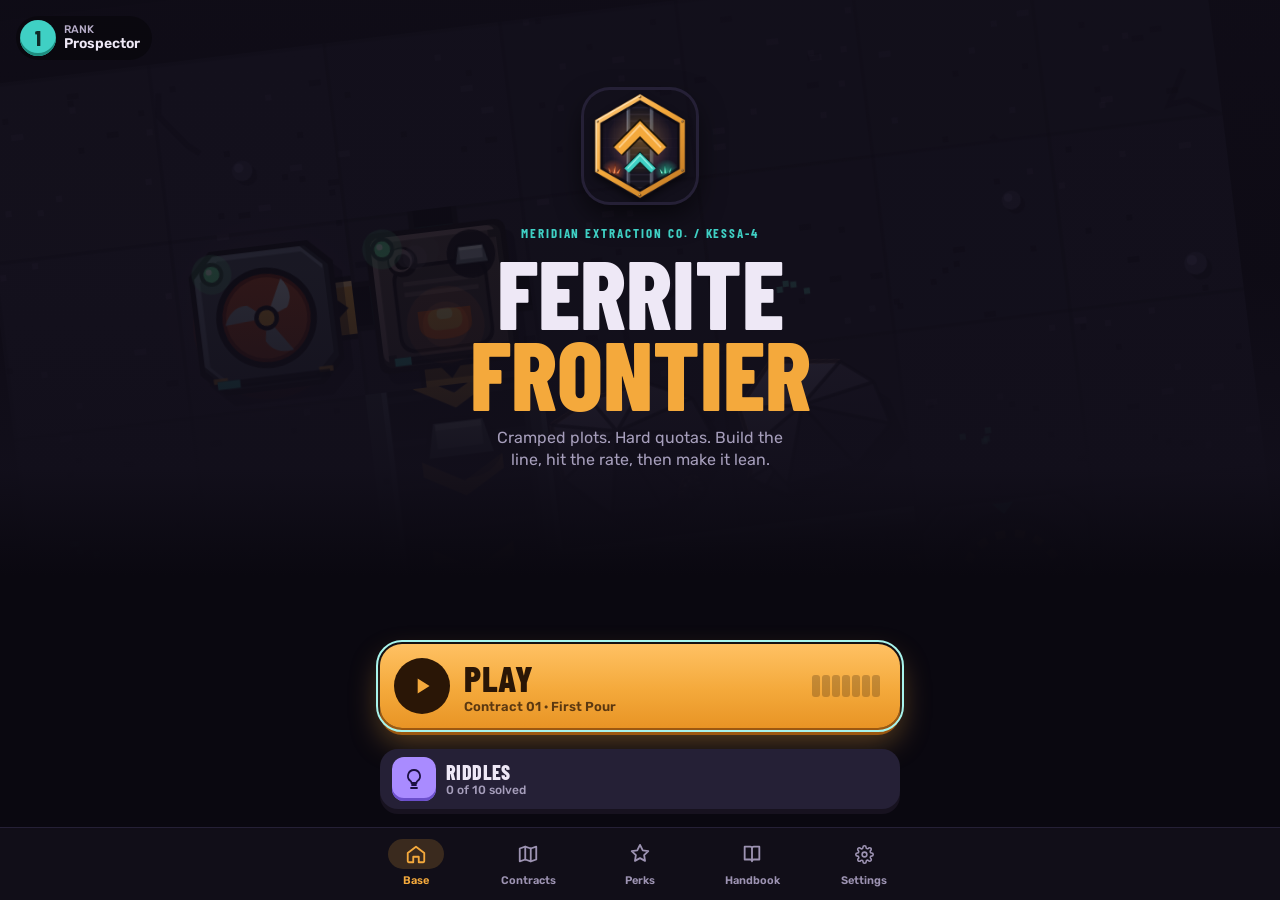
==== commit 770ad694: "Deploy Ferrite Frontier 00a8ce5" ====
--- a/ferrite-frontier/index.html
+++ b/ferrite-frontier/index.html
@@ -1066,6 +1066,40 @@
 .map-side.inline.left { left: 0; }
 .map-side.inline .side-cap { display: none; }
 @media (prefers-reduced-motion: reduce) { .contract:active .c-num { transform: none; } }
+.map-row.current.has-side { height: 232px; }
+.map-row .map-side.inline.low { top: auto; bottom: 8px; transform: none; }
+.side-tile { position: absolute; top: 50%; transform: translateY(-50%); z-index: 1; display: flex; flex-direction: column; align-items: center; gap: 2px; width: 72px; min-height: 64px; padding: 8px 6px 6px; border: 0; border-radius: 16px; background: rgba(30, 24, 46, 0.92); color: var(--text); box-shadow: inset 0 0 0 1.5px var(--line-2), 0 3px 0 #100c18; cursor: pointer; }
+.side-tile.right { right: 12px; }
+.side-tile.left { left: 12px; }
+.side-tile.low { top: auto; bottom: 8px; transform: none; }
+.side-tile.done { box-shadow: inset 0 0 0 1.5px var(--teal), 0 3px 0 #100c18; }
+.side-tile:active { transform: translateY(-50%) translateY(2px); }
+.side-tile.low:active { transform: translateY(2px); }
+.st-gems { display: flex; height: 22px; align-items: center; }
+.st-gem { display: block; width: 14px; height: 14px; margin: 0 -1px; border-radius: 3px; transform: rotate(45deg); background: var(--kind, var(--violet)); box-shadow: 0 2px 0 var(--kind-lip, #5b43b0); }
+.st-gem.riddle { --kind: var(--violet); --kind-lip: #5b43b0; }
+.st-gem.bonus { --kind: #f4a93b; --kind-lip: #9c5810; }
+.st-gem.survey { --kind: #5ab0ff; --kind-lip: #24609a; }
+.st-gem.challenge { --kind: #ff7aa8; --kind-lip: #a3315f; }
+.side-tile.done .st-gem { --kind: var(--teal); --kind-lip: var(--teal-lip); }
+.side-tile.locked .st-gem { --kind: #2a2340; --kind-lip: #100c18; }
+.st-cap { font-family: var(--font-mono); font-size: 8.5px; letter-spacing: 0.06em; text-transform: uppercase; color: var(--text-2); line-height: 1.1; text-align: center; }
+.st-count { font-family: var(--font-display); font-weight: 800; font-size: 16px; line-height: 1; }
+.side-sheet .side-list { list-style: none; margin: 0 0 12px; padding: 0; display: flex; flex-direction: column; gap: 6px; max-height: 52vh; overflow-y: auto; }
+.side-row { display: flex; align-items: center; gap: 10px; width: 100%; min-height: 52px; padding: 4px 10px 4px 4px; border: 0; border-radius: 14px; background: var(--bg-deep); color: var(--text); text-align: left; cursor: pointer; }
+.side-row .side-chip { flex: none; pointer-events: none; }
+.side-row .sr-text { flex: 1; min-width: 0; display: flex; flex-direction: column; gap: 1px; }
+.side-row .sr-name { font-weight: 600; overflow-wrap: anywhere; }
+.side-row .sr-goal, .side-row .sr-lock { font-size: 12px; color: var(--text-2); }
+.side-row .sr-state { flex: none; font-size: 12px; font-weight: 600; color: var(--amber); }
+.side-row.done .sr-state { color: var(--teal-2); }
+.side-row.locked { color: var(--text-3); cursor: default; }
+.side-row.locked .sr-state { color: var(--text-3); }
+.map-row.has-both { height: 168px; }
+.map-row.current.has-both { height: 276px; }
+.map-row .map-side.inline.at-after, .map-row .side-tile.at-after { top: 6px; bottom: auto; transform: none; }
+.map-row .map-side.inline.at-before, .map-row .side-tile.at-before { top: auto; bottom: 6px; transform: none; }
+.side-tile.at-after:active, .side-tile.at-before:active { transform: translateY(2px); }
 
 </style>
 </head>
@@ -7700,9 +7734,17 @@
     if (playtestSession) return;
     if (economyState.grandfatherActs(SAVE.economy, actCtx())) persist();
   }
-  // "Contract 07" for acts (numbered across acts), "Challenge 02" for challenges.
+  // The place of a main contract along the whole campaign path (act by act, in path order), 1-based; 0 for anything off the path.
+  function campaignNumber(id) {
+    var count = 0, found = 0;
+    actsApi.list().forEach(function (act) { act.contracts.forEach(function (contractId) { count++; if (contractId === id && !found) found = count; }); });
+    return found;
+  }
+  // "Contract 07" for acts (numbered along the campaign path, not by id digits),"Challenge 02" for challenges.
   function contractLabel(levelIndex) {
     var level = LEVELS[levelIndex], number = 0;
+    var pathNumber = campaignNumber(level.id);
+    if (pathNumber) return 'Contract ' + String(pathNumber).padStart(2, '0');
     var idDigits = /(\d+)\s*$/.exec(String(level.id));
     if (idDigits) return kindWord(level) + ' ' + String(+idDigits[1]).padStart(2, '0');
     for (var index = 0; index <= levelIndex; index++) if (isChallenge(LEVELS[index]) === isChallenge(level)) number++;
@@ -8205,6 +8247,53 @@
       make('div', { class: 'side-chips' }, items.map(makeSideChip)));
   }
 
+  // One compact tile for a crowd of side puzzles: a few diamonds in the colours of what is inside, and how many are solved. A tap opens the list sheet.
+  function makeSideTile(items, anchorName) {
+    var done = items.filter(function (item) { return sideItemState(item) === 'done'; }).length;
+    var open = items.filter(function (item) { return sideItemState(item) === 'open'; });
+    var tone = done === items.length ? 'done' : open.length ? 'open' : 'locked';
+    var kinds = [];
+    (open.length ? open : items).forEach(function (item) { if (kinds.indexOf(item.kind) < 0) kinds.push(item.kind); });
+    var gems = make('span', { class: 'st-gems', 'aria-hidden': 'true' }, kinds.slice(0, 3).map(function (kind) { return make('i', { class: 'st-gem ' + kind }); }));
+    return make('button', { class: 'side-tile ' + tone, type: 'button', 'data-side-tile': String(items.length),
+      'aria-label': 'Side puzzles, ' + done + ' of ' + items.length + ' solved. Opens the list.', 'aria-haspopup': 'dialog',
+      onclick: function () { sfx('click'); showSideSheet(items, anchorName); } },
+      gems, make('span', { class: 'st-cap', text: 'Side puzzles' }), make('span', { class: 'st-count', text: done + '/' + items.length }));
+  }
+  // The goal line of a side item: the rate it wants, or "Riddle".
+  function sideGoalText(item) {
+    if (item.kind === 'riddle') return 'Riddle';
+    var goal = item.level && item.level.goal;
+    return goal && goal.item ? fmt(goal.rate) + ' ' + itemName(goal.item) + ' / min' : SIDE_KIND_NAME[item.kind];
+  }
+  // The list sheet behind a tile: every item with its type icon, name, goal, state and (when locked) what opens it. An open item starts on a tap.
+  function showSideSheet(items, anchorName) {
+    var done = items.filter(function (item) { return sideItemState(item) === 'done'; }).length;
+    var closeButton = make('button', { class: 'btn primary', type: 'button', 'data-act': 'close-sheet', onclick: function () { sfx('click'); closeSheet(); } }, 'Close');
+    var list = make('ul', { class: 'side-list' }, items.map(function (item) {
+      var state = sideItemState(item), locked = state === 'locked';
+      var hint = locked ? (item.kind === 'riddle' ? riddleLockHint(item.id) : lockHint(item.index)) : '';
+      var attrs = { class: 'side-row ' + item.kind + ' ' + state, type: 'button', 'aria-disabled': locked ? 'true' : null,
+        'aria-label': SIDE_KIND_NAME[item.kind] + ': ' + item.name + ', ' + sideGoalText(item) + (state === 'done' ? ', solved' : locked ? ', locked. ' + hint : ''),
+        onclick: function () {
+          if (locked) return;
+          closeSheet();
+          if (item.kind === 'riddle') startRiddle(item.id); else { ensureAudio(); sfx('select'); startLevel(item.index); }
+        } };
+      attrs[item.kind === 'riddle' ? 'data-riddle-id' : 'data-id'] = item.id;
+      return make('li', null, make('button', attrs,
+        make('span', { class: 'side-chip ' + item.kind + ' ' + state, 'aria-hidden': 'true' }, make('span', { class: 'sc-gem' }, make('span', { class: 'sc-glyph', text: state === 'done' ? '\u2713' : locked ? '' : SIDE_GLYPH[item.kind] }))),
+        make('span', { class: 'sr-text' }, make('b', { class: 'sr-name', text: item.name }), make('span', { class: 'sr-goal', text: SIDE_KIND_NAME[item.kind] + ' \u00b7 ' + sideGoalText(item) }),
+          locked ? make('span', { class: 'sr-lock', text: hint }) : null),
+        make('span', { class: 'sr-state', text: state === 'done' ? 'Solved' : locked ? 'Locked' : 'Open' })));
+    }));
+    var card = make('div', { class: 'modal sheet-card side-sheet', role: 'dialog', 'aria-modal': 'true', 'aria-labelledby': 'ff-sheet-h', 'data-sheet': 'side-puzzles' },
+      make('h2', { id: 'ff-sheet-h', text: 'Side puzzles' }),
+      make('p', { class: 'modal-sub', text: (anchorName ? 'Next to ' + anchorName + '. ' : '') + done + ' of ' + items.length + ' solved.' }),
+      list, make('div', { class: 'modal-actions' }, closeButton));
+    showSheet(card, closeButton);
+  }
+
   function makeContractNode(level, levelIndex, x, current) {
     var record = SAVE.levels[level.id] || {}, state = record.done ? 'done' : levelUnlocked(levelIndex) ? 'open' : 'locked';
     var best = record.best || {}, par = level.par || {}, number = contractLabel(levelIndex).replace(/^\D+/, '');
@@ -8345,29 +8434,32 @@
   function buildActMap(act) {
     var introKeys = {}, stage = make('div', { class: 'map-stage', 'data-act': String(act.number) });
     var items = sideItemsOf(act), rows = [], points = [], currentIndex = currentContractIndex(act);
-    function cluster(contractId, at, side) {
-      var chosen = items.filter(function (item) { return item.anchor.id === contractId && item.anchor.at === at; });
-      if (chosen.length) { stage.appendChild(makeSideCluster(chosen, side)); if (chosen.some(function (item) { return item.kind === 'riddle'; })) introKeys.riddles = true; }
-    }
     var skipped = makeSkippedCard(act.number);
     if (skipped) stage.appendChild(skipped);
     var lastPoint = null, nodeCount = 0;
     act.contracts.forEach(function (contractId, position) {
       var level = levelById(contractId), levelIndex = level ? LEVELS.indexOf(level) : -1;
       if (!level) return;
-      var x = NODE_X[nodeCount % NODE_X.length], current = levelIndex === currentIndex, previousX = lastPoint ? lastPoint.x : x;
-      var near = items.filter(function (item) { return item.anchor.id === contractId; }), inline = !current && near.length > 0 && near.length <= 2;
-      if (!inline) cluster(contractId, 'before', (x + previousX) / 2 < 50 ? 'right' : 'left');
-      var row = make('div', { class: 'map-row' + (current ? ' current' : '') });
+      var x = NODE_X[nodeCount % NODE_X.length], current = levelIndex === currentIndex;
+      // Side items sit beside their node on the edge away from the path. Items that come before the node (below it) and after it (above)
+      // are two groups: 1-3 items as diamonds, more as one tile that opens a list. Two groups stack in a taller row.
+      var groups = ['after', 'before'].map(function (at) {
+        return { at: at, list: items.filter(function (item) { return item.anchor.id === contractId && item.anchor.at === at; }) };
+      }).filter(function (group) { return group.list.length > 0; });
+      var row = make('div', { class: 'map-row' + (current ? ' current' : '') + (groups.length ? ' has-side' : '') + (groups.length > 1 ? ' has-both' : '') });
       var node = makeContractNode(level, levelIndex, x, current);
       row.appendChild(node);
       if (current) row.appendChild(makeCurrentCallout(level, x));
-      if (inline) { var small = makeSideCluster(near, x < 50 ? 'right' : 'left'); small.className += ' inline'; row.appendChild(small); if (near.some(function (item) { return item.kind === 'riddle'; })) introKeys.riddles = true; }
+      var away = x < 50 ? 'right' : 'left';
+      groups.forEach(function (group) {
+        var element = group.list.length <= 3 ? makeSideCluster(group.list, away) : makeSideTile(group.list, level.name);
+        element.className += ' inline ' + away + (groups.length > 1 ? ' at-' + group.at : current ? ' low' : '');
+        row.appendChild(element);
+        if (group.list.some(function (item) { return item.kind === 'riddle'; })) introKeys.riddles = true;
+      });
       stage.appendChild(row);
       var done = levelDone(level), point = { x: x, row: row, solid: !!lastPoint && lastPoint.done && (done || current) };
       point.done = done; points.push(point); lastPoint = point; nodeCount++;
-      var nextX = NODE_X[nodeCount % NODE_X.length];
-      if (!inline) cluster(contractId, 'after', (x + nextX) / 2 < 50 ? 'right' : 'left');
     });
     if (!act.contracts.length && items.length) stage.appendChild(makeSideCluster(items, 'left'));
     var end = makeGateCard(act) || (actsApi.upcoming ? makeMoreSoon() : null);
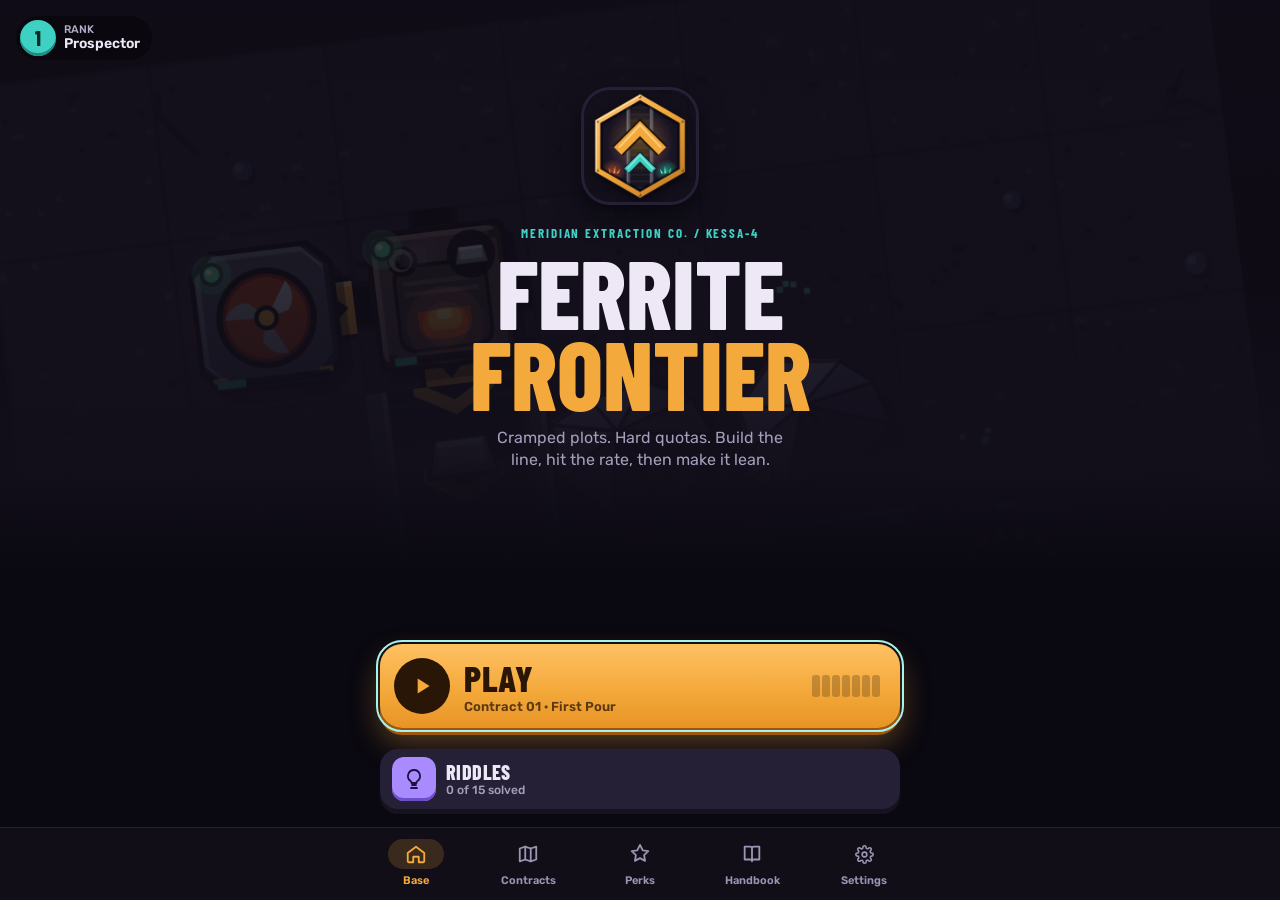
==== commit d5f9d2e9: "Deploy Ferrite Frontier 2cf03cb" ====
--- a/ferrite-frontier/index.html
+++ b/ferrite-frontier/index.html
@@ -428,6 +428,9 @@
 .play-screen .play-bar .btn svg { width: 20px; height: 20px; display: block; }
 .play-screen .play-bar .speed-btn { width: auto; min-width: 56px; padding: 0 10px; gap: 2px; font-family: var(--font-display); font-weight: 800; font-size: 20px; letter-spacing: 0; text-transform: none; }
 .play-screen .play-bar .speed-btn svg { width: 14px; height: 14px; color: var(--teal); }
+.play-screen .play-bar .speed-btn svg.lock { width: 11px; height: 11px; margin-left: 2px; color: var(--text-2); }
+.play-screen .play-bar .speed-btn.locked { color: var(--text-2); }
+.perk-card.highlight { box-shadow: inset 0 0 0 2px var(--amber); }
 .play-screen .play-bar .speed-btn.on { color: var(--amber-2); }
 .play-screen .play-bar .speed-btn.on svg { color: var(--amber-2); }
 .play-screen .play-bar .brief-btn .brief-word { display: none; }
@@ -1101,6 +1104,9 @@
 .map-row .map-side.inline.at-before, .map-row .side-tile.at-before { top: auto; bottom: 6px; transform: none; }
 .side-tile.at-after:active, .side-tile.at-before:active { transform: translateY(2px); }
 
+/* Visually hidden, still read by screen readers (the Rotate pill's direction words: the arrow shows it). */
+.sr-only { position: absolute !important; width: 1px; height: 1px; padding: 0; margin: -1px; overflow: hidden; clip: rect(0 0 0 0); white-space: nowrap; border: 0; }
+
 </style>
 </head>
 <body>
@@ -2494,15 +2500,15 @@
 </script>
 <script>
 /* ---- levels/index.json ---- */
-(function (root) { root.FF = root.FF || {}; root.FF.levels = [{"id":"c01","chapter":"Act I: Landfall","name":"First Pour","brief":"Welcome to Kessa-4, contractor: there is ferrite in the ground and a terminal that wants 30 bars a minute. Meridian supplied the planet; the rest is on you.","hint":"Miner on the ore node, a smelter next, then belts into the terminal. Buildings that touch hand items straight to each other.","w":7,"h":5,"map":[".......",".F.....","...##..",".....T.","......."],"unlocks":["belt","miner","smelter"],"recipes":["ferrite_bar"],"goal":{"item":"ferrite_bar","rate":30},"powerCap":null,"par":{"cells":6,"cost":13,"power":9},"solution":[{"type":"miner","x":1,"y":1,"dir":1},{"type":"smelter","x":2,"y":1,"dir":2,"recipe":"ferrite_bar"},{"type":"belt","x":2,"y":2,"dir":2},{"type":"belt","x":2,"y":3,"dir":1},{"type":"belt","x":3,"y":3,"dir":1},{"type":"belt","x":4,"y":3,"dir":1}],"tutorial":["Pick a building from the toolbar, then tap a cell to place it. Miners only fit on ore nodes.","Every building pushes items out of its front. Rotate (Q / E) turns it, Remove (X) takes it back.","Drag with the belt tool to lay a whole line; it turns corners for you.","The contract closes once the terminal rate holds at the target for a few seconds."],"lesson":"A miner, a smelter and belts make a line: ore in, bars out, delivered to the terminal at the contract rate."},{"id":"c02","chapter":"Act I: Landfall","name":"Flat Rate","brief":"Dispatch wants plate, 40 a minute. A plate press eats three bars and hands back two plates, which accounting calls efficiency and you may call whatever you like.","hint":"One ore node only makes 20 plates a minute. Run a second line from the other node and let both pour onto the same belt.","w":8,"h":5,"map":["........",".F...#..","......T.",".F...#..","........"],"unlocks":["belt","miner","smelter","constructor"],"recipes":["ferrite_bar","plate"],"goal":{"item":"plate","rate":40},"powerCap":null,"par":{"cells":9,"cost":33,"power":26},"solution":[{"type":"miner","x":1,"y":1,"dir":1},{"type":"miner","x":1,"y":3,"dir":1},{"type":"smelter","x":2,"y":1,"dir":1,"recipe":"ferrite_bar"},{"type":"smelter","x":2,"y":3,"dir":1,"recipe":"ferrite_bar"},{"type":"constructor","x":3,"y":1,"dir":2,"recipe":"plate"},{"type":"constructor","x":3,"y":3,"dir":0,"recipe":"plate"},{"type":"belt","x":3,"y":2,"dir":1},{"type":"belt","x":4,"y":2,"dir":1},{"type":"belt","x":5,"y":2,"dir":1}],"tutorial":["Constructors turn bars into parts. Set to Plate, a Constructor is a plate press: 30 bars/min in, only 20 plates/min out.","Watch the rate meter: one line stalls at 20, so put both ore nodes to work.","A belt accepts items from behind and from both sides, so two lines can join on one belt."],"lesson":"A press gives back less than it eats, so one line can cap the output; run a second line and merge both onto one belt."},{"id":"c03","chapter":"Act I: Landfall","name":"Fork in the Line","brief":"Rod stock, 30 a minute, from the one node the prospectors bothered to find. A rod press only chews through half a smelter's output, and the splitter in your kit is not a decoration.","hint":"Send the smelter into a splitter, put a rod press on two of its outputs, then bring both streams to the terminal.","w":8,"h":5,"map":["........","...#....",".F....T.","....#...","........"],"unlocks":["belt","miner","smelter","constructor","splitter"],"recipes":["ferrite_bar","plate","rod"],"goal":{"item":"rod","rate":30},"powerCap":null,"par":{"cells":8,"cost":26,"power":17},"solution":[{"type":"miner","x":1,"y":2,"dir":1},{"type":"smelter","x":2,"y":2,"dir":1,"recipe":"ferrite_bar"},{"type":"constructor","x":4,"y":1,"dir":1,"recipe":"rod"},{"type":"constructor","x":5,"y":2,"dir":1,"recipe":"rod"},{"type":"splitter","x":4,"y":2,"dir":1},{"type":"belt","x":5,"y":1,"dir":1},{"type":"belt","x":6,"y":1,"dir":2},{"type":"belt","x":3,"y":2,"dir":1}],"tutorial":["Tap a placed Constructor to change its recipe. They start on Plate; set one to Rod and it is a rod press.","A rod press uses 15 bars/min, so one smelter can feed two of them.","Splitters take items in at the back and deal them evenly to the front, left and right, skipping any side that is blocked or empty.","When a belt backs up nothing is lost: the machines upstream simply wait."],"lesson":"A splitter deals one stream across several machines, so a slow machine can be doubled up behind a single smelter."},{"id":"c25","chapter":"Act I: Landfall","name":"Two Lanes","brief":"Bars, 90 a minute, from three seams behind a ridge. Three smelters make that easily. Getting it to the terminal is harder, because a belt moves at most 60 items a minute however many lines you pour onto it.","hint":"Merge two lines onto one belt into the terminal's west side, then run the third line through the lower gap on a belt of its own, into another side.","w":8,"h":7,"map":["....#...","F...#...","....#...","F.....T.","....#...","F.......","....#..."],"unlocks":["belt","miner","smelter"],"recipes":["ferrite_bar"],"goal":{"item":"ferrite_bar","rate":90},"powerCap":null,"par":{"cells":18,"cost":39,"power":27},"solution":[{"type":"miner","x":0,"y":1,"dir":1},{"type":"smelter","x":1,"y":1,"dir":1,"recipe":"ferrite_bar"},{"type":"belt","x":2,"y":1,"dir":2},{"type":"belt","x":2,"y":2,"dir":2},{"type":"miner","x":0,"y":3,"dir":1},{"type":"smelter","x":1,"y":3,"dir":1,"recipe":"ferrite_bar"},{"type":"belt","x":2,"y":3,"dir":1},{"type":"belt","x":3,"y":3,"dir":1},{"type":"belt","x":4,"y":3,"dir":1},{"type":"belt","x":5,"y":3,"dir":1},{"type":"miner","x":0,"y":5,"dir":1},{"type":"smelter","x":1,"y":5,"dir":1,"recipe":"ferrite_bar"},{"type":"belt","x":2,"y":5,"dir":1},{"type":"belt","x":3,"y":5,"dir":1},{"type":"belt","x":4,"y":5,"dir":1},{"type":"belt","x":5,"y":5,"dir":1},{"type":"belt","x":6,"y":5,"dir":0},{"type":"belt","x":6,"y":4,"dir":0}],"tutorial":["A belt carries at most 60 items a minute. Three smelters make 90 bars, so pouring all three lines onto one belt stalls at 60.","The terminal takes deliveries on every side. Bring a second belt into another side and watch the rate meter climb past 60."],"lesson":"A belt carries at most 60 items a minute, so a target above that needs a second belt into another side of the terminal."},{"id":"c04","chapter":"Act I: Landfall","name":"Thread Count","brief":"The build crews go through bolts like rations: 60 a minute. Bolts take two steps from a bar: a rod press turns it into a rod, and a Constructor set to Bolts (a lathe) turns each rod into four bolts.","hint":"Split the smelter's bars between two rod presses and put a lathe in front of each. A lathe makes at most 40 bolts a minute, so one is not enough.","w":8,"h":5,"map":["........","........","F...#.T.","........","........"],"unlocks":["belt","splitter","miner","smelter","constructor"],"recipes":["ferrite_bar","rod","bolts"],"goal":{"item":"bolts","rate":60},"powerCap":null,"par":{"cells":11,"cost":39,"power":25},"solution":[{"type":"miner","x":0,"y":2,"dir":1},{"type":"smelter","x":1,"y":2,"dir":1,"recipe":"ferrite_bar"},{"type":"belt","x":2,"y":2,"dir":1},{"type":"splitter","x":3,"y":2,"dir":1},{"type":"constructor","x":3,"y":1,"dir":1,"recipe":"rod"},{"type":"constructor","x":4,"y":1,"dir":1,"recipe":"bolts"},{"type":"belt","x":5,"y":1,"dir":2},{"type":"belt","x":5,"y":2,"dir":1},{"type":"constructor","x":3,"y":3,"dir":1,"recipe":"rod"},{"type":"constructor","x":4,"y":3,"dir":1,"recipe":"bolts"},{"type":"belt","x":5,"y":3,"dir":0}],"tutorial":["Recipes chain: bars to rods to bolts. A Constructor set to Bolts is a lathe: 10 rods/min in, 40 bolts/min out.","One lathe stops at 40 bolts a minute, so build two, each behind its own rod press."],"lesson":"Recipes chain: one machine's output is the next one's input, so bars become rods and rods become bolts."},{"id":"c05","chapter":"Act I: Landfall","name":"Long Haul","brief":"Plate, 60 a minute, and the terminal sits at the far end of the claim. Three seams can cover it, but you already know what 90 bars a minute does to one belt.","hint":"Press the plate next to each smelter, then merge the three plate lines onto one belt. 60 plates a minute fills a belt exactly; 90 bars would need two, as in Two Lanes.","w":10,"h":7,"map":["......#...","..F....#..","..........","F........T",".....#....","..F.....#.","......##.."],"unlocks":["belt","splitter","miner","smelter","constructor"],"recipes":["ferrite_bar","plate","rod"],"goal":{"item":"plate","rate":60},"powerCap":null,"par":{"cells":15,"cost":51,"power":39},"solution":[{"type":"miner","x":2,"y":1,"dir":1},{"type":"smelter","x":3,"y":1,"dir":2,"recipe":"ferrite_bar"},{"type":"constructor","x":3,"y":2,"dir":2,"recipe":"plate"},{"type":"miner","x":0,"y":3,"dir":1},{"type":"smelter","x":1,"y":3,"dir":1,"recipe":"ferrite_bar"},{"type":"constructor","x":2,"y":3,"dir":1,"recipe":"plate"},{"type":"miner","x":2,"y":5,"dir":1},{"type":"smelter","x":3,"y":5,"dir":0,"recipe":"ferrite_bar"},{"type":"constructor","x":3,"y":4,"dir":0,"recipe":"plate"},{"type":"belt","x":3,"y":3,"dir":1},{"type":"belt","x":4,"y":3,"dir":1},{"type":"belt","x":5,"y":3,"dir":1},{"type":"belt","x":6,"y":3,"dir":1},{"type":"belt","x":7,"y":3,"dir":1},{"type":"belt","x":8,"y":3,"dir":1}],"tutorial":["Plates take less belt than bars: three bars become two plates. Press at each seam, before the haul.","The belt cap from Two Lanes still applies; 60 plates fill one belt exactly."],"lesson":"Process before you haul: three bars become two plates, so pressing at the seam lets one belt carry what would take two belts as bars."},{"id":"c07","chapter":"Act I: Landfall","name":"Hands Only","brief":"No belts, direct hand-off: the supply drop forgot them, and Dispatch still wants 60 rods a minute. Four ferrite nodes sit round the terminal; Accounts would like you to need only two of them.","hint":"No belts, so every machine hands off to the one touching its front. A rod press eats 15 bars, half a smelter: put a splitter after each smelter with a press on two of its outputs, and let four presses fill all four sides of the terminal.","w":7,"h":7,"map":[".......",".F...F.",".......","...T...",".......",".F...F.","......."],"unlocks":["miner","smelter","constructor","splitter"],"recipes":["ferrite_bar","rod"],"goal":{"item":"rod","rate":60},"powerCap":null,"par":{"cells":10,"cost":46,"power":34},"solution":[{"type":"miner","x":1,"y":1,"dir":1},{"type":"smelter","x":2,"y":1,"dir":2,"recipe":"ferrite_bar"},{"type":"splitter","x":2,"y":2,"dir":2},{"type":"constructor","x":2,"y":3,"dir":1,"recipe":"rod"},{"type":"constructor","x":3,"y":2,"dir":2,"recipe":"rod"},{"type":"miner","x":5,"y":5,"dir":3},{"type":"smelter","x":4,"y":5,"dir":0,"recipe":"ferrite_bar"},{"type":"splitter","x":4,"y":4,"dir":0},{"type":"constructor","x":4,"y":3,"dir":3,"recipe":"rod"},{"type":"constructor","x":3,"y":4,"dir":0,"recipe":"rod"}],"tutorial":["No belts, direct hand-off: a machine pushes straight into whatever touches its front.","Machines take items in at the back and both sides; a splitter only at its back."],"lesson":"No belts, direct hand-off: machines that touch pass items straight on, so a build needs no belts when every front faces the next input."},{"id":"c11","chapter":"Act II: Deep Seams","name":"Bottleneck Pass","brief":"Plate quota is now 80 a minute and the only road out is a canyon one tile wide. A standard belt moves 60; the crates marked FAST BELT and MERGER are not decorative.","hint":"Three plate constructors exactly fill a standard belt (60 a minute), so the fourth has to join on a fast belt (120). A constructor can unload straight onto the side of a passing belt.","w":10,"h":7,"map":[".....#F###",".F..F..###","...#...###",".........T","...F..####","....F..###","#......###"],"unlocks":["belt","belt2","splitter","merger","miner","smelter","constructor"],"recipes":["ferrite_bar","plate"],"goal":{"item":"plate","rate":80},"powerCap":null,"par":{"cells":16,"cost":67,"power":52},"solution":[{"type":"miner","x":6,"y":0,"dir":2},{"type":"miner","x":4,"y":1,"dir":1},{"type":"miner","x":3,"y":4,"dir":1},{"type":"miner","x":4,"y":5,"dir":1},{"type":"smelter","x":5,"y":1,"dir":2,"recipe":"ferrite_bar"},{"type":"smelter","x":6,"y":1,"dir":2,"recipe":"ferrite_bar"},{"type":"smelter","x":4,"y":4,"dir":0,"recipe":"ferrite_bar"},{"type":"smelter","x":5,"y":5,"dir":0,"recipe":"ferrite_bar"},{"type":"constructor","x":5,"y":2,"dir":2,"recipe":"plate"},{"type":"constructor","x":6,"y":2,"dir":2,"recipe":"plate"},{"type":"constructor","x":4,"y":3,"dir":1,"recipe":"plate"},{"type":"constructor","x":5,"y":4,"dir":0,"recipe":"plate"},{"type":"belt2","x":6,"y":3,"dir":1},{"type":"belt2","x":7,"y":3,"dir":1},{"type":"belt2","x":8,"y":3,"dir":1},{"type":"belt","x":5,"y":3,"dir":1}],"tutorial":["New kit: the Fast belt carries 120 items a minute. A standard belt tops out at 60, however much you feed it.","New kit: the Merger takes items in through its back and both sides, a turn each, and sends them out of its front.","A constructor can unload straight onto the side of a passing belt, no belt of its own needed. Use it to join a flow.","Four plate constructors make 80 plates a minute. Count what each belt has to carry before you lay it."],"lesson":"A standard belt carries 60 items a minute, so a bigger flow needs a fast belt or a merger."},{"id":"c12","chapter":"Act II: Deep Seams","name":"Not One Bolt Short","brief":"The prospectors found exactly one ferrite node on this shelf and Accounts found exactly 29 MW. Dispatch still wants 120 bolts a minute, so every bar becomes a rod and every rod becomes bolts.","hint":"Two rod constructors make 30 rods for three bolt constructors at 10 each: give each rod constructor a splitter and let both splitters reach the middle bolt constructor. The terminal takes deliveries on every open side.","w":9,"h":7,"map":["F...#....",".......#.",".#.......",".........","#.......#",".........","##..T..##"],"unlocks":["belt","belt2","splitter","merger","miner","smelter","constructor"],"recipes":["ferrite_bar","rod","bolts"],"goal":{"item":"bolts","rate":120},"powerCap":29,"par":{"cells":16,"cost":51,"power":29},"solution":[{"type":"miner","x":0,"y":0,"dir":1},{"type":"smelter","x":4,"y":3,"dir":2,"recipe":"ferrite_bar"},{"type":"constructor","x":3,"y":4,"dir":2,"recipe":"rod"},{"type":"constructor","x":5,"y":4,"dir":2,"recipe":"rod"},{"type":"constructor","x":4,"y":5,"dir":2,"recipe":"bolts"},{"type":"constructor","x":3,"y":6,"dir":1,"recipe":"bolts"},{"type":"constructor","x":5,"y":6,"dir":3,"recipe":"bolts"},{"type":"splitter","x":4,"y":4,"dir":2},{"type":"splitter","x":3,"y":5,"dir":2},{"type":"splitter","x":5,"y":5,"dir":2},{"type":"belt","x":1,"y":0,"dir":1},{"type":"belt","x":2,"y":0,"dir":1},{"type":"belt","x":3,"y":0,"dir":2},{"type":"belt","x":3,"y":1,"dir":2},{"type":"belt","x":3,"y":2,"dir":1},{"type":"belt","x":4,"y":2,"dir":2}],"tutorial":["New limit: the power cap. Miners (5 MW), smelters (4) and constructors (4) all count toward it. Belts and splitters draw nothing.","At the cap the game refuses the next machine (\"Over the power budget\"). Nothing slows down. Watch the meter and count before you build.","This shelf allows 29 MW: one miner and smelter, then constructors at 4 MW each. Every machine must earn its place."],"lesson":"A power cap limits the total MW of all machines, so plan which machines you can afford before you build."},{"id":"c06","chapter":"Act II: Deep Seams","name":"Brace Yourself","brief":"First assembler job: braced plates, 5 a minute, each one 3 plates and 6 bolts. Two supply lines have to meet at one machine, so try to make it look deliberate.","hint":"One ore node is enough. 15 plates take 22.5 bars and 30 bolts take 7.5 rods, so one miner's 30 bars a minute covers both if a splitter shares them out after the smelter.","w":9,"h":6,"map":["....F....","........#","...F....T","........#",".#.......","......#.."],"unlocks":["belt","belt2","splitter","merger","miner","smelter","constructor","assembler"],"recipes":["ferrite_bar","plate","rod","bolts","braced_plate"],"goal":{"item":"braced_plate","rate":5},"powerCap":null,"par":{"cells":8,"cost":40,"power":36},"solution":[{"type":"miner","x":3,"y":2,"dir":1},{"type":"smelter","x":4,"y":2,"dir":1,"recipe":"ferrite_bar"},{"type":"splitter","x":5,"y":2,"dir":1},{"type":"constructor","x":6,"y":2,"dir":1,"recipe":"plate"},{"type":"assembler","x":7,"y":2,"dir":1,"recipe":"braced_plate"},{"type":"constructor","x":5,"y":1,"dir":1,"recipe":"rod"},{"type":"constructor","x":6,"y":1,"dir":1,"recipe":"bolts"},{"type":"belt","x":7,"y":1,"dir":2}],"tutorial":["New machine: the Assembler. It takes two different parts in through its back and either side, and the result leaves by its front.","A braced plate takes 3 plates and 6 bolts. One assembler makes 5 a minute from 15 plates and 30 bolts.","Bring the plates in at the back and the bolts at a side. A full input simply waits, so extra supply does no harm."],"lesson":"An assembler joins two different parts that arrive through its back and sides, and sends the result out of its front."},{"id":"c08","chapter":"Act II: Deep Seams","name":"Brownout","brief":"Two assemblers, braced plates at 8 a minute, and one tired reactor that stops at 70 MW. The plot has three ore nodes, but the power cap only lets you mine about two.","hint":"Two assemblers need roughly 36 bars of plate work and 12 bars of rod work a minute. One smelter per press would blow the cap, so let a single smelter feed both a plate press and the rod press.","w":10,"h":6,"map":["..........",".F...#....",".......T..","..#.......",".F......F.","....#....."],"unlocks":["belt","splitter","miner","smelter","constructor","assembler"],"recipes":["ferrite_bar","plate","rod","bolts","braced_plate"],"goal":{"item":"braced_plate","rate":8},"powerCap":70,"par":{"cells":16,"cost":75,"power":68},"solution":[{"type":"miner","x":1,"y":4,"dir":1},{"type":"miner","x":8,"y":4,"dir":0},{"type":"smelter","x":8,"y":3,"dir":3,"recipe":"ferrite_bar"},{"type":"smelter","x":2,"y":4,"dir":1,"recipe":"ferrite_bar"},{"type":"constructor","x":3,"y":3,"dir":1,"recipe":"plate"},{"type":"constructor","x":5,"y":3,"dir":3,"recipe":"bolts"},{"type":"constructor","x":7,"y":3,"dir":3,"recipe":"plate"},{"type":"constructor","x":4,"y":4,"dir":1,"recipe":"rod"},{"type":"constructor","x":6,"y":4,"dir":0,"recipe":"bolts"},{"type":"assembler","x":4,"y":3,"dir":0,"recipe":"braced_plate"},{"type":"assembler","x":6,"y":3,"dir":0,"recipe":"braced_plate"},{"type":"splitter","x":3,"y":4,"dir":1},{"type":"splitter","x":5,"y":4,"dir":1},{"type":"belt","x":4,"y":2,"dir":1},{"type":"belt","x":5,"y":2,"dir":1},{"type":"belt","x":6,"y":2,"dir":1}],"tutorial":["An assembler draws far more than a constructor, and the 70 MW cap counts every machine. Copying c06 twice will not fit.","Smelters are cheap to feed but dear to run. One smelter can supply more than one press: count what you need, then count the smelters."],"lesson":"With an assembler line under a power cap, share one smelter between the plate and rod presses so you build fewer machines."},{"id":"c09","chapter":"Act II: Deep Seams","name":"Wound Up","brief":"Coils, 6 a minute. A coil is rod and wire wound together, and wire is drawn from copper, which comes from a seam you have not mined before: cuprite, the teal one. Two ores, two lines, one assembler.","hint":"Run ferrite to a rod press and cuprite to a smelter set to copper bar, then a wire drawer. Point the assembler at the terminal and bring the rods and the wire in from opposite sides.","w":8,"h":6,"map":["........",".F..#...","....T...","........","...#..C.","........"],"unlocks":["belt","splitter","miner","smelter","constructor","assembler"],"recipes":["ferrite_bar","copper_bar","rod","wire","coil"],"goal":{"item":"coil","rate":6},"powerCap":null,"par":{"cells":9,"cost":42,"power":41},"solution":[{"type":"miner","x":1,"y":1,"dir":1},{"type":"belt","x":2,"y":1,"dir":1},{"type":"belt","x":3,"y":1,"dir":2},{"type":"smelter","x":3,"y":2,"dir":2,"recipe":"ferrite_bar"},{"type":"constructor","x":3,"y":3,"dir":1,"recipe":"rod"},{"type":"assembler","x":4,"y":3,"dir":0,"recipe":"coil"},{"type":"miner","x":6,"y":4,"dir":0},{"type":"smelter","x":6,"y":3,"dir":3,"recipe":"copper_bar"},{"type":"constructor","x":5,"y":3,"dir":3,"recipe":"wire"}],"tutorial":["New ore: cuprite, the teal seam. Tap a smelter to switch it to copper bar; it makes 30 copper bars a minute, just like ferrite.","New recipe: wire. A constructor set to wire is a wire drawer: each copper bar becomes 2 wire, 30 wire a minute.","A coil takes 2 rods and 4 wire, and one assembler makes 6 a minute. Count what that needs before you build a second of anything."],"lesson":"A second ore runs its own line: cuprite to copper bar to wire, joining the ferrite rod line at an assembler that makes coil."},{"id":"s01","chapter":"Field Surveys","name":"Half Measures","brief":"A small order to open the survey round: 60 bolts a minute. One Constructor on Rod turns out more rod than one on Bolts can swallow, and dispatch would rather the surplus went somewhere.","hint":"A Constructor set to Bolts only uses 10 rods a minute and the rod Constructor makes 15. Put a splitter after it and run two bolt Constructors from the one line.","w":5,"h":5,"map":["....#",".....","...#F","T..#.",".#.##"],"unlocks":["belt","splitter","miner","smelter","constructor"],"recipes":["ferrite_bar","rod","bolts"],"goal":{"item":"bolts","rate":60},"powerCap":null,"par":{"cells":8,"cost":31,"power":21},"solution":[{"type":"miner","x":4,"y":2,"dir":0},{"type":"smelter","x":3,"y":1,"dir":3,"recipe":"ferrite_bar"},{"type":"constructor","x":0,"y":1,"dir":2,"recipe":"bolts"},{"type":"constructor","x":2,"y":1,"dir":3,"recipe":"rod"},{"type":"constructor","x":1,"y":2,"dir":3,"recipe":"bolts"},{"type":"splitter","x":1,"y":1,"dir":3},{"type":"belt","x":4,"y":1,"dir":3},{"type":"belt","x":0,"y":2,"dir":2}],"tutorial":[]},{"id":"s02","chapter":"Field Surveys","name":"Meet in the Middle","brief":"Two ferrite pockets, a rock spine between them and a terminal wedged in the gap. Dispatch wants 5 braced plates a minute and suggests the two sides learn to cooperate.","hint":"Neither pocket has room to split anything. Make plates on one side and bolts on the other, and put the assembler where both lines can reach it.","w":7,"h":3,"map":["F..#..F","##.T.##","##...##"],"unlocks":["belt","splitter","miner","smelter","constructor","assembler"],"recipes":["ferrite_bar","plate","rod","bolts","braced_plate"],"goal":{"item":"braced_plate","rate":5},"powerCap":null,"par":{"cells":11,"cost":49,"power":45},"solution":[{"type":"miner","x":0,"y":0,"dir":1},{"type":"miner","x":6,"y":0,"dir":3},{"type":"smelter","x":1,"y":0,"dir":1,"recipe":"ferrite_bar"},{"type":"smelter","x":5,"y":0,"dir":3,"recipe":"ferrite_bar"},{"type":"constructor","x":2,"y":0,"dir":2,"recipe":"plate"},{"type":"constructor","x":4,"y":0,"dir":2,"recipe":"rod"},{"type":"constructor","x":4,"y":1,"dir":2,"recipe":"bolts"},{"type":"assembler","x":3,"y":2,"dir":0,"recipe":"braced_plate"},{"type":"belt","x":2,"y":1,"dir":2},{"type":"belt","x":2,"y":2,"dir":1},{"type":"belt","x":4,"y":2,"dir":3}],"tutorial":[]},{"id":"s03","chapter":"Field Surveys","name":"Single File","brief":"The terminal on this claim has one door, and dispatch wants 45 rods a minute walked through it. A belt carries 60, so for once the arithmetic is on your side.","hint":"Three Constructors set to Rod make 45 a minute: two on one smelter behind a splitter, one on the other. A belt accepts from behind and from both sides, so all three can unload onto the same cell.","w":7,"h":4,"map":["F....##","......T",".....##","...F.##"],"unlocks":["belt","splitter","miner","smelter","constructor"],"recipes":["ferrite_bar","rod"],"goal":{"item":"rod","rate":45},"powerCap":null,"par":{"cells":11,"cost":41,"power":30},"solution":[{"type":"miner","x":0,"y":0,"dir":1},{"type":"miner","x":3,"y":3,"dir":0},{"type":"smelter","x":2,"y":0,"dir":1,"recipe":"ferrite_bar"},{"type":"smelter","x":3,"y":2,"dir":1,"recipe":"ferrite_bar"},{"type":"constructor","x":4,"y":0,"dir":2,"recipe":"rod"},{"type":"constructor","x":3,"y":1,"dir":1,"recipe":"rod"},{"type":"constructor","x":4,"y":2,"dir":0,"recipe":"rod"},{"type":"splitter","x":3,"y":0,"dir":1},{"type":"belt","x":1,"y":0,"dir":1},{"type":"belt","x":4,"y":1,"dir":1},{"type":"belt","x":5,"y":1,"dir":1}],"tutorial":[]},{"id":"s04","chapter":"Field Surveys","name":"Crossed Wires","brief":"Coils, 6 a minute. The prospectors marked the cuprite seam above the ridge and the ferrite seam beside it, with one gap each, and then left for lunch.","hint":"One Constructor on Rod and one on Wire feed a single assembler. Choose the assembler's cell first, next to the terminal, then bring each ore down through its own gap; belts cannot cross.","w":6,"h":5,"map":[".C....","...#F.","#.##..","#.....","#.T..."],"unlocks":["belt","splitter","miner","smelter","constructor","assembler"],"recipes":["ferrite_bar","copper_bar","rod","wire","coil"],"goal":{"item":"coil","rate":6},"powerCap":null,"par":{"cells":9,"cost":42,"power":41},"solution":[{"type":"miner","x":1,"y":0,"dir":2},{"type":"miner","x":4,"y":1,"dir":2},{"type":"smelter","x":1,"y":1,"dir":2,"recipe":"copper_bar"},{"type":"smelter","x":4,"y":3,"dir":3,"recipe":"ferrite_bar"},{"type":"constructor","x":1,"y":2,"dir":2,"recipe":"wire"},{"type":"constructor","x":3,"y":3,"dir":3,"recipe":"rod"},{"type":"assembler","x":2,"y":3,"dir":2,"recipe":"coil"},{"type":"belt","x":4,"y":2,"dir":2},{"type":"belt","x":1,"y":3,"dir":1}],"tutorial":[]},{"id":"s05","chapter":"Field Surveys","name":"Full Spool","brief":"The relay crews want wire, 120 a minute: two belts' worth, arriving at a terminal that has four perfectly good sides. Two cuprite seams are on the plot; getting it there is your department.","hint":"Each smelter can run two Constructors set to Wire. A belt only carries 60 a minute, so skip the belts: a machine that touches the terminal delivers straight into it.","w":7,"h":5,"map":[".....#.",".....C#","...T..#","#C.....","#......"],"unlocks":["belt","splitter","miner","smelter","constructor"],"recipes":["copper_bar","wire"],"goal":{"item":"wire","rate":120},"powerCap":null,"par":{"cells":12,"cost":48,"power":34},"solution":[{"type":"miner","x":5,"y":1,"dir":2},{"type":"miner","x":1,"y":3,"dir":0},{"type":"smelter","x":1,"y":1,"dir":1,"recipe":"copper_bar"},{"type":"smelter","x":5,"y":3,"dir":3,"recipe":"copper_bar"},{"type":"constructor","x":3,"y":1,"dir":2,"recipe":"wire"},{"type":"constructor","x":2,"y":2,"dir":1,"recipe":"wire"},{"type":"constructor","x":4,"y":2,"dir":3,"recipe":"wire"},{"type":"constructor","x":3,"y":3,"dir":0,"recipe":"wire"},{"type":"splitter","x":2,"y":1,"dir":1},{"type":"splitter","x":4,"y":3,"dir":3},{"type":"belt","x":1,"y":2,"dir":0},{"type":"belt","x":5,"y":2,"dir":2}],"tutorial":[]},{"id":"s06","chapter":"Field Surveys","name":"Short Rations","brief":"Braced plates, 5 a minute, on 36 MW. There are two ferrite seams on the plot and, by Accounts' arithmetic, power to mine exactly one of them.","hint":"One smelter makes 30 bars a minute and 5 braced plates need exactly 30: 22.5 as plate and 7.5 as rod. Split the bars two ways and let whichever machine is full pass its turn.","w":7,"h":5,"map":["#......","..#....",".F.#T..","......#","###.#F#"],"unlocks":["belt","splitter","miner","smelter","constructor","assembler"],"recipes":["ferrite_bar","plate","rod","bolts","braced_plate"],"goal":{"item":"braced_plate","rate":5},"powerCap":36,"par":{"cells":10,"cost":42,"power":36},"solution":[{"type":"miner","x":1,"y":2,"dir":0},{"type":"smelter","x":2,"y":0,"dir":1,"recipe":"ferrite_bar"},{"type":"constructor","x":4,"y":0,"dir":1,"recipe":"rod"},{"type":"constructor","x":5,"y":0,"dir":2,"recipe":"bolts"},{"type":"constructor","x":3,"y":1,"dir":1,"recipe":"plate"},{"type":"assembler","x":4,"y":1,"dir":2,"recipe":"braced_plate"},{"type":"splitter","x":3,"y":0,"dir":1},{"type":"belt","x":1,"y":0,"dir":1},{"type":"belt","x":1,"y":1,"dir":0},{"type":"belt","x":5,"y":1,"dir":3}],"tutorial":[]},{"id":"s08","chapter":"Field Surveys","name":"Bulk Order","brief":"A convoy is loading and wants bolts by the crate: 160 a minute, from two ferrite seams. Dispatch notes that the terminal has four sides and expects all of them to earn their keep.","hint":"No rod needs splitting here. Each smelter feeds two rod Constructors, each of those overfeeds one bolt Constructor, and each bolt Constructor unloads into its own side of the terminal.","w":7,"h":5,"map":[".......","F....#.","...T...",".#....F","......."],"unlocks":["belt","splitter","miner","smelter","constructor"],"recipes":["ferrite_bar","rod","bolts"],"goal":{"item":"bolts","rate":160},"powerCap":null,"par":{"cells":16,"cost":72,"power":50},"solution":[{"type":"miner","x":0,"y":1,"dir":0},{"type":"miner","x":6,"y":3,"dir":2},{"type":"smelter","x":1,"y":0,"dir":1,"recipe":"ferrite_bar"},{"type":"smelter","x":5,"y":4,"dir":3,"recipe":"ferrite_bar"},{"type":"constructor","x":3,"y":0,"dir":2,"recipe":"rod"},{"type":"constructor","x":2,"y":1,"dir":2,"recipe":"rod"},{"type":"constructor","x":3,"y":1,"dir":2,"recipe":"bolts"},{"type":"constructor","x":2,"y":2,"dir":1,"recipe":"bolts"},{"type":"constructor","x":4,"y":2,"dir":3,"recipe":"bolts"},{"type":"constructor","x":3,"y":3,"dir":0,"recipe":"bolts"},{"type":"constructor","x":4,"y":3,"dir":0,"recipe":"rod"},{"type":"constructor","x":3,"y":4,"dir":0,"recipe":"rod"},{"type":"splitter","x":2,"y":0,"dir":1},{"type":"splitter","x":4,"y":4,"dir":3},{"type":"belt","x":0,"y":0,"dir":1},{"type":"belt","x":6,"y":4,"dir":3}],"tutorial":[]},{"id":"s09","chapter":"Field Surveys","name":"Three Jobs","brief":"Motor housings, 2 a minute, from one ferrite seam and one cuprite seam. The ferrite has three jobs to do before it gets there, and nobody is sending a second miner.","hint":"A splitter has three exits: feed the plate Constructor and two rod Constructors from it, one rod line for bolts and one for coils. At 2 housings a minute there are bars to spare, so nothing has to balance exactly; a leaner crew can even make one rod line do both jobs.","w":7,"h":6,"map":["C#..T..",".......","#......",".......","..#....","..#.F.."],"unlocks":["belt","splitter","miner","smelter","constructor","assembler"],"recipes":["ferrite_bar","copper_bar","plate","rod","bolts","wire","braced_plate","coil","motor_housing"],"goal":{"item":"motor_housing","rate":2},"powerCap":null,"par":{"cells":15,"cost":78,"power":79},"solution":[{"type":"miner","x":0,"y":0,"dir":2},{"type":"miner","x":4,"y":5,"dir":3},{"type":"smelter","x":0,"y":1,"dir":1,"recipe":"copper_bar"},{"type":"smelter","x":3,"y":4,"dir":0,"recipe":"ferrite_bar"},{"type":"constructor","x":1,"y":1,"dir":1,"recipe":"wire"},{"type":"constructor","x":3,"y":2,"dir":1,"recipe":"bolts"},{"type":"constructor","x":2,"y":3,"dir":0,"recipe":"rod"},{"type":"constructor","x":4,"y":3,"dir":0,"recipe":"plate"},{"type":"assembler","x":2,"y":1,"dir":1,"recipe":"coil"},{"type":"assembler","x":4,"y":1,"dir":0,"recipe":"motor_housing"},{"type":"assembler","x":4,"y":2,"dir":0,"recipe":"braced_plate"},{"type":"splitter","x":2,"y":2,"dir":0},{"type":"splitter","x":3,"y":3,"dir":0},{"type":"belt","x":3,"y":1,"dir":1},{"type":"belt","x":3,"y":5,"dir":0}],"tutorial":[]},{"id":"s10","chapter":"Field Surveys","name":"The Trench","brief":"This claim is a trench ten tiles long and four wide, with 70 MW at the end of a long cable. Dispatch wants 8 braced plates a minute out of it, and yes, they measured.","hint":"Two assemblers on two smelters: give one smelter wholly to a plate Constructor, and split the other between a second plate Constructor and the single rod Constructor. One rod line keeps both bolt Constructors fed.","w":10,"h":4,"map":[".F.......F","...#......","F..#......","...#T....."],"unlocks":["belt","splitter","miner","smelter","constructor","assembler"],"recipes":["ferrite_bar","plate","rod","bolts","braced_plate"],"goal":{"item":"braced_plate","rate":8},"powerCap":70,"par":{"cells":18,"cost":77,"power":68},"solution":[{"type":"miner","x":1,"y":0,"dir":1},{"type":"miner","x":9,"y":0,"dir":2},{"type":"smelter","x":3,"y":0,"dir":1,"recipe":"ferrite_bar"},{"type":"smelter","x":9,"y":1,"dir":3,"recipe":"ferrite_bar"},{"type":"constructor","x":5,"y":0,"dir":1,"recipe":"rod"},{"type":"constructor","x":7,"y":0,"dir":2,"recipe":"bolts"},{"type":"constructor","x":4,"y":1,"dir":1,"recipe":"plate"},{"type":"constructor","x":6,"y":1,"dir":3,"recipe":"bolts"},{"type":"constructor","x":8,"y":1,"dir":3,"recipe":"plate"},{"type":"assembler","x":5,"y":1,"dir":2,"recipe":"braced_plate"},{"type":"assembler","x":7,"y":1,"dir":2,"recipe":"braced_plate"},{"type":"splitter","x":4,"y":0,"dir":1},{"type":"splitter","x":6,"y":0,"dir":1},{"type":"belt","x":2,"y":0,"dir":1},{"type":"belt","x":5,"y":2,"dir":2},{"type":"belt","x":6,"y":2,"dir":3},{"type":"belt","x":7,"y":2,"dir":3},{"type":"belt","x":5,"y":3,"dir":3}],"tutorial":[]},{"id":"c10","chapter":"Act III: Frontier's Edge","name":"Housing Crisis","brief":"Act III opens with the big one: motor housings, 3 a minute, each a braced plate and two coils. Three kinds of assembler, two ores, one 100 MW reactor, and everything Act II taught you. The reactor leaves room; later jobs will not.","hint":"Think of it as three small factories: a braced-plate cell and a coil line, both feeding the final assembler. One rod press makes 15 rods a minute: the coils take 12 and the bolts want 4.5 more, so build a second press.","w":10,"h":7,"map":["..........","F......#..",".......#..","..#.....T.","F......#..",".....#.#..","...C......"],"unlocks":["belt","splitter","miner","smelter","constructor","assembler"],"recipes":["ferrite_bar","copper_bar","plate","rod","bolts","wire","braced_plate","coil","motor_housing"],"goal":{"item":"motor_housing","rate":3},"powerCap":100,"par":{"cells":19,"cost":87,"power":83},"solution":[{"type":"miner","x":0,"y":1,"dir":1},{"type":"miner","x":3,"y":6,"dir":0},{"type":"smelter","x":1,"y":1,"dir":1,"recipe":"ferrite_bar"},{"type":"smelter","x":3,"y":5,"dir":0,"recipe":"copper_bar"},{"type":"constructor","x":5,"y":1,"dir":1,"recipe":"rod"},{"type":"constructor","x":6,"y":1,"dir":2,"recipe":"bolts"},{"type":"constructor","x":3,"y":2,"dir":2,"recipe":"rod"},{"type":"constructor","x":4,"y":2,"dir":1,"recipe":"plate"},{"type":"constructor","x":3,"y":4,"dir":0,"recipe":"wire"},{"type":"assembler","x":5,"y":2,"dir":2,"recipe":"braced_plate"},{"type":"assembler","x":3,"y":3,"dir":1,"recipe":"coil"},{"type":"assembler","x":5,"y":3,"dir":1,"recipe":"motor_housing"},{"type":"splitter","x":3,"y":1,"dir":1},{"type":"splitter","x":4,"y":1,"dir":1},{"type":"belt","x":2,"y":1,"dir":1},{"type":"belt","x":6,"y":2,"dir":3},{"type":"belt","x":4,"y":3,"dir":1},{"type":"belt","x":6,"y":3,"dir":1},{"type":"belt","x":7,"y":3,"dir":1}],"tutorial":[],"lesson":"Big products run on cells: a braced-plate cell and a coil line feed one assembler, with a second rod press for the rods."},{"id":"c13","chapter":"Act III: Frontier's Edge","name":"One Lane Out","brief":"Ferrite and cuprite share one crater here, and exactly one canyon leads out of it. Dispatch wants 12 coils a minute, twice what Wound Up asked, and has declined, in writing, to widen the canyon.","hint":"Load both ores onto the one belt with a merger, which takes turns; side-loading lets one miner hog the belt until everything jams. A splitter touching two smelters sorts for free, because it never hands a machine something it cannot use.","w":10,"h":7,"map":["CFC##.....","..........","FCF##.....","####....T.","..........","..#....#..","#....#...#"],"unlocks":["belt","belt2","splitter","merger","miner","smelter","constructor","assembler"],"recipes":["ferrite_bar","copper_bar","rod","wire","coil"],"goal":{"item":"coil","rate":12},"powerCap":null,"par":{"cells":22,"cost":78,"power":64},"solution":[{"type":"miner","x":2,"y":0,"dir":2},{"type":"miner","x":2,"y":2,"dir":0},{"type":"smelter","x":6,"y":1,"dir":1,"recipe":"ferrite_bar"},{"type":"smelter","x":5,"y":2,"dir":2,"recipe":"copper_bar"},{"type":"constructor","x":8,"y":1,"dir":2,"recipe":"rod"},{"type":"constructor","x":7,"y":2,"dir":2,"recipe":"rod"},{"type":"constructor","x":9,"y":2,"dir":3,"recipe":"wire"},{"type":"constructor","x":6,"y":3,"dir":1,"recipe":"wire"},{"type":"assembler","x":8,"y":2,"dir":2,"recipe":"coil"},{"type":"assembler","x":7,"y":3,"dir":1,"recipe":"coil"},{"type":"splitter","x":5,"y":1,"dir":1},{"type":"splitter","x":7,"y":1,"dir":1},{"type":"splitter","x":5,"y":3,"dir":2},{"type":"merger","x":2,"y":1,"dir":1},{"type":"belt","x":3,"y":1,"dir":1},{"type":"belt","x":4,"y":1,"dir":1},{"type":"belt","x":9,"y":3,"dir":0},{"type":"belt","x":5,"y":4,"dir":1},{"type":"belt","x":6,"y":4,"dir":1},{"type":"belt","x":7,"y":4,"dir":1},{"type":"belt","x":8,"y":4,"dir":1},{"type":"belt","x":9,"y":4,"dir":0}],"tutorial":[],"lesson":"Two ores through one lane: merge them on one belt, let splitters at the smelters sort them, and double the coil line."},{"id":"c26","chapter":"Act III: Frontier's Edge","name":"Sorting Office","brief":"The crater press turns half the ferrite into plates; the other half has to leave as bars, on the same belt, through the same canyon. Dispatch wants 36 plates a minute and has sent a sorter, with a note asking you not to lose it.","hint":"Face the sorter along the belt and set its filter to Ferrite bar: bars go straight on into the second press, and plates step out the side into the terminal. A splitter here hands every other bar to the terminal, which takes it and makes nothing of it.","w":8,"h":4,"map":["########","F..###T.","F.......","########"],"unlocks":["belt","splitter","merger","miner","smelter","constructor","sorter"],"recipes":["ferrite_bar","plate"],"goal":{"item":"plate","rate":36},"powerCap":null,"par":{"cells":12,"cost":38,"power":26},"solution":[{"type":"miner","x":0,"y":1,"dir":1},{"type":"miner","x":0,"y":2,"dir":1},{"type":"smelter","x":1,"y":1,"dir":1,"recipe":"ferrite_bar"},{"type":"smelter","x":1,"y":2,"dir":1,"recipe":"ferrite_bar"},{"type":"constructor","x":2,"y":1,"dir":2,"recipe":"plate"},{"type":"belt","x":2,"y":2,"dir":1},{"type":"belt","x":3,"y":2,"dir":1},{"type":"belt","x":4,"y":2,"dir":1},{"type":"belt","x":5,"y":2,"dir":1},{"type":"sorter","x":6,"y":2,"dir":1,"filter":"ferrite_bar"},{"type":"constructor","x":7,"y":2,"dir":0,"recipe":"plate"},{"type":"belt","x":7,"y":1,"dir":3}],"tutorial":["New: the Sorter. Tap a placed sorter to pick its filter. The filtered item goes out the front, and only the front.","Everything else goes out the sides, left and right in turn; a side that is blocked or faces rock is skipped.","When the front is full, the sorter waits with the filtered item and glows. Nothing spills, and it carries on as soon as the front takes it.","Here the belt carries plates and bars together: send the bars ahead into the second press and let the plates step aside into the terminal."],"lesson":"A sorter splits a mixed belt by item: the filtered item goes out the front (waiting when the front is full), everything else out the sides."},{"id":"c14","chapter":"Act III: Frontier's Edge","name":"Lean Margins","brief":"The grid allowance for this shelf is 68 MW, which Accounts describes as generous. Deliver 10 braced plates a minute on two miners and not one machine more. Brownout's trick of sharing a smelter will not stretch this far.","hint":"60 bars must split 22.5 to each plate constructor and 15 to the single rod constructor you can afford. Do not measure it out: let both smelters' splitters reach the rod constructor, and full machines will push the rest where it is needed.","w":9,"h":7,"map":["#.F.F..##","........#",".........","#........","....T..#.","..#......","F...#...#"],"unlocks":["belt","belt2","splitter","merger","miner","smelter","constructor","assembler"],"recipes":["ferrite_bar","plate","rod","bolts","braced_plate"],"goal":{"item":"braced_plate","rate":10},"powerCap":68,"par":{"cells":18,"cost":78,"power":68},"solution":[{"type":"miner","x":2,"y":0,"dir":1},{"type":"miner","x":4,"y":0,"dir":1},{"type":"smelter","x":3,"y":0,"dir":2,"recipe":"ferrite_bar"},{"type":"smelter","x":5,"y":0,"dir":2,"recipe":"ferrite_bar"},{"type":"constructor","x":2,"y":1,"dir":2,"recipe":"plate"},{"type":"constructor","x":4,"y":1,"dir":2,"recipe":"rod"},{"type":"constructor","x":3,"y":2,"dir":3,"recipe":"bolts"},{"type":"constructor","x":5,"y":2,"dir":2,"recipe":"plate"},{"type":"constructor","x":4,"y":3,"dir":1,"recipe":"bolts"},{"type":"assembler","x":2,"y":2,"dir":2,"recipe":"braced_plate"},{"type":"assembler","x":5,"y":3,"dir":2,"recipe":"braced_plate"},{"type":"splitter","x":3,"y":1,"dir":2},{"type":"splitter","x":5,"y":1,"dir":2},{"type":"splitter","x":4,"y":2,"dir":2},{"type":"belt","x":2,"y":3,"dir":1},{"type":"belt","x":3,"y":3,"dir":2},{"type":"belt","x":3,"y":4,"dir":1},{"type":"belt","x":5,"y":4,"dir":3}],"tutorial":[],"lesson":"Under a power cap, let one rod press draw from both smelters and let full machines refuse bars, so nothing sits idle."},{"id":"c15","chapter":"Act III: Frontier's Edge","name":"Every Last Bar","brief":"Last job in the canyon: the same three motor housings a minute, but the reactor went to a project with better lobbying. You get 83 MW, which is one ferrite miner, one cuprite miner, and no bar to spare.","hint":"30 bars: 13.5 for plates, 12 for the coil's rods, 4.5 for the bolts' rods. Let splitters offer bars and full machines refuse them, and give the coil's rod constructor first call so the coil assembler never waits.","w":8,"h":6,"map":["#......#",".T......","F......C","......#.",".C..F...","#..#...#"],"unlocks":["belt","belt2","splitter","merger","miner","smelter","constructor","assembler"],"recipes":["ferrite_bar","copper_bar","plate","rod","bolts","wire","braced_plate","coil","motor_housing"],"goal":{"item":"motor_housing","rate":3},"powerCap":83,"par":{"cells":17,"cost":85,"power":83},"solution":[{"type":"miner","x":1,"y":4,"dir":0},{"type":"miner","x":4,"y":4,"dir":3},{"type":"smelter","x":1,"y":3,"dir":0,"recipe":"copper_bar"},{"type":"smelter","x":3,"y":4,"dir":0,"recipe":"ferrite_bar"},{"type":"constructor","x":1,"y":2,"dir":1,"recipe":"wire"},{"type":"constructor","x":3,"y":2,"dir":0,"recipe":"bolts"},{"type":"constructor","x":4,"y":2,"dir":3,"recipe":"rod"},{"type":"constructor","x":2,"y":3,"dir":0,"recipe":"rod"},{"type":"constructor","x":5,"y":3,"dir":0,"recipe":"plate"},{"type":"assembler","x":2,"y":1,"dir":3,"recipe":"motor_housing"},{"type":"assembler","x":3,"y":1,"dir":3,"recipe":"braced_plate"},{"type":"assembler","x":2,"y":2,"dir":0,"recipe":"coil"},{"type":"splitter","x":3,"y":3,"dir":0},{"type":"splitter","x":4,"y":3,"dir":1},{"type":"belt","x":4,"y":1,"dir":3},{"type":"belt","x":5,"y":1,"dir":3},{"type":"belt","x":5,"y":2,"dir":0}],"tutorial":[],"lesson":"Squeezed by a tight cap, split bars so none is wasted and give the busiest machine first call."},{"id":"c16","chapter":"Act III: Frontier's Edge","name":"Spill Rate","brief":"The terminal on this shelf counts coils, 10 a minute, and quietly swallows anything else pushed into it. Accounts calls that spillage; on a plot this small you may come to call it plumbing.","hint":"A splitter that faces the terminal throws away a third of what it carries. An assembler needs only 10 rods and 20 wire a minute to make 5 coils, so a third is exactly what you can spare.","w":7,"h":5,"map":[".......","F#...#.","...T...",".#...#C","......."],"unlocks":["belt","belt2","splitter","merger","miner","smelter","constructor","assembler"],"recipes":["ferrite_bar","copper_bar","rod","wire","coil"],"goal":{"item":"coil","rate":10},"powerCap":null,"par":{"cells":14,"cost":68,"power":64},"solution":[{"type":"miner","x":0,"y":1,"dir":2},{"type":"miner","x":6,"y":3,"dir":0},{"type":"smelter","x":1,"y":2,"dir":1,"recipe":"ferrite_bar"},{"type":"smelter","x":5,"y":2,"dir":3,"recipe":"copper_bar"},{"type":"constructor","x":2,"y":1,"dir":1,"recipe":"rod"},{"type":"constructor","x":4,"y":1,"dir":3,"recipe":"wire"},{"type":"constructor","x":2,"y":3,"dir":1,"recipe":"rod"},{"type":"constructor","x":4,"y":3,"dir":3,"recipe":"wire"},{"type":"assembler","x":3,"y":1,"dir":2,"recipe":"coil"},{"type":"assembler","x":3,"y":3,"dir":0,"recipe":"coil"},{"type":"splitter","x":2,"y":2,"dir":1},{"type":"splitter","x":4,"y":2,"dir":3},{"type":"belt","x":0,"y":2,"dir":1},{"type":"belt","x":6,"y":2,"dir":3}],"tutorial":[]},{"id":"c17","chapter":"Act III: Frontier's Edge","name":"The Colonnade","brief":"The prospectors describe this plot as lightly pillared. Dispatch wants 8 braced plates a minute from it on 70 MW, and the pillars are load-bearing, so they stay.","hint":"A machine with two feeds, or a splitter with two exits, only fits where corridors cross. Loop one smelter around a single pillar: a rod Constructor, a second splitter and a bolt Constructor one way, a plate Constructor the other, meeting at an assembler.","w":9,"h":5,"map":[".......F.",".#.#.#.#.","F........",".#.#.#.#.","F.....T.."],"unlocks":["belt","belt2","splitter","merger","miner","smelter","constructor","assembler"],"recipes":["ferrite_bar","plate","rod","bolts","braced_plate"],"goal":{"item":"braced_plate","rate":8},"powerCap":70,"par":{"cells":17,"cost":76,"power":68},"solution":[{"type":"miner","x":7,"y":0,"dir":3},{"type":"miner","x":0,"y":2,"dir":1},{"type":"smelter","x":6,"y":0,"dir":2,"recipe":"ferrite_bar"},{"type":"smelter","x":1,"y":2,"dir":1,"recipe":"ferrite_bar"},{"type":"constructor","x":6,"y":1,"dir":2,"recipe":"plate"},{"type":"constructor","x":3,"y":2,"dir":1,"recipe":"rod"},{"type":"constructor","x":5,"y":2,"dir":1,"recipe":"bolts"},{"type":"constructor","x":2,"y":3,"dir":2,"recipe":"plate"},{"type":"constructor","x":4,"y":3,"dir":2,"recipe":"bolts"},{"type":"assembler","x":6,"y":2,"dir":2,"recipe":"braced_plate"},{"type":"assembler","x":4,"y":4,"dir":1,"recipe":"braced_plate"},{"type":"splitter","x":2,"y":2,"dir":1},{"type":"splitter","x":4,"y":2,"dir":1},{"type":"belt","x":6,"y":3,"dir":2},{"type":"belt","x":2,"y":4,"dir":1},{"type":"belt","x":3,"y":4,"dir":1},{"type":"belt","x":5,"y":4,"dir":1}],"tutorial":[]},{"id":"c18","chapter":"Act III: Frontier's Edge","name":"Skeleton Crew","brief":"Meridian has budgeted this outpost one of everything and 80 MW to run it. Motor housings, 2 a minute; the one Constructor you can spare for rods will have to be in two places at once.","hint":"Split the bars between the plate Constructor and the rod Constructor, then split the rods between the bolt Constructor and the coil assembler. Nothing needs measuring: whatever is full passes its turn.","w":7,"h":6,"map":["#.F...#",".......",".#.....",".....#.","......T","C...#.."],"unlocks":["belt","belt2","splitter","merger","miner","smelter","constructor","assembler"],"recipes":["ferrite_bar","copper_bar","plate","rod","bolts","wire","braced_plate","coil","motor_housing"],"goal":{"item":"motor_housing","rate":2},"powerCap":80,"par":{"cells":16,"cost":79,"power":79},"solution":[{"type":"miner","x":2,"y":0,"dir":1},{"type":"miner","x":0,"y":5,"dir":1},{"type":"smelter","x":3,"y":1,"dir":2,"recipe":"ferrite_bar"},{"type":"smelter","x":1,"y":5,"dir":1,"recipe":"copper_bar"},{"type":"constructor","x":2,"y":2,"dir":2,"recipe":"rod"},{"type":"constructor","x":4,"y":2,"dir":2,"recipe":"plate"},{"type":"constructor","x":3,"y":3,"dir":1,"recipe":"bolts"},{"type":"constructor","x":2,"y":5,"dir":0,"recipe":"wire"},{"type":"assembler","x":4,"y":3,"dir":2,"recipe":"braced_plate"},{"type":"assembler","x":2,"y":4,"dir":1,"recipe":"coil"},{"type":"assembler","x":4,"y":4,"dir":1,"recipe":"motor_housing"},{"type":"splitter","x":3,"y":2,"dir":2},{"type":"splitter","x":2,"y":3,"dir":2},{"type":"belt","x":3,"y":0,"dir":2},{"type":"belt","x":3,"y":4,"dir":1},{"type":"belt","x":5,"y":4,"dir":1}],"tutorial":[]},{"id":"c19","chapter":"Act III: Frontier's Edge","name":"Dead End","brief":"The terminal sits at the back of a slot with one way in, and dispatch wants 12 coils a minute down it. The 73 MW on offer runs three miners, not four, so one of the two ores has to be shared.","hint":"With a single door both assemblers unload onto the same belt, so the factory cannot wrap around the terminal. Share one ore through a splitter and give each assembler its own miner for the other.","w":7,"h":5,"map":["..C...#","......T","F.....#",".......",".F..C.."],"unlocks":["belt","belt2","splitter","merger","miner","smelter","constructor","assembler"],"recipes":["ferrite_bar","copper_bar","rod","wire","coil"],"goal":{"item":"coil","rate":12},"powerCap":73,"par":{"cells":15,"cost":75,"power":73},"solution":[{"type":"miner","x":2,"y":0,"dir":1},{"type":"miner","x":0,"y":2,"dir":1},{"type":"miner","x":4,"y":4,"dir":1},{"type":"smelter","x":3,"y":0,"dir":1,"recipe":"copper_bar"},{"type":"smelter","x":2,"y":2,"dir":1,"recipe":"ferrite_bar"},{"type":"smelter","x":5,"y":4,"dir":0,"recipe":"copper_bar"},{"type":"constructor","x":4,"y":0,"dir":2,"recipe":"wire"},{"type":"constructor","x":3,"y":1,"dir":1,"recipe":"rod"},{"type":"constructor","x":4,"y":2,"dir":1,"recipe":"rod"},{"type":"constructor","x":5,"y":3,"dir":0,"recipe":"wire"},{"type":"assembler","x":4,"y":1,"dir":1,"recipe":"coil"},{"type":"assembler","x":5,"y":2,"dir":0,"recipe":"coil"},{"type":"splitter","x":3,"y":2,"dir":1},{"type":"belt","x":5,"y":1,"dir":1},{"type":"belt","x":1,"y":2,"dir":1}],"tutorial":[]},{"id":"c20","chapter":"Act III: Frontier's Edge","name":"Final Assembly","brief":"Bottom of this manifest: motor housings, 4 a minute, from two ferrite seams, one cuprite seam and 135 MW. Dispatch notes that the next manifest is already on the lander, next to a crate nobody has opened yet.","hint":"One braced-plate assembler can supply two housing assemblers if a splitter shares its output. Give each housing assembler its own coil assembler, and let the two ferrite smelters divide the plate and rod work between them.","w":10,"h":7,"map":["#........#","........F.","..........",".....T....","..F.......",".#......C.","#......#.#"],"unlocks":["belt","belt2","splitter","merger","miner","smelter","constructor","assembler"],"recipes":["ferrite_bar","copper_bar","plate","rod","bolts","wire","braced_plate","coil","motor_housing"],"goal":{"item":"motor_housing","rate":4},"powerCap":135,"par":{"cells":26,"cost":131,"power":130},"solution":[{"type":"miner","x":8,"y":1,"dir":3},{"type":"miner","x":2,"y":4,"dir":0},{"type":"miner","x":8,"y":5,"dir":0},{"type":"smelter","x":7,"y":0,"dir":3,"recipe":"ferrite_bar"},{"type":"smelter","x":2,"y":2,"dir":1,"recipe":"ferrite_bar"},{"type":"smelter","x":7,"y":4,"dir":3,"recipe":"copper_bar"},{"type":"constructor","x":4,"y":0,"dir":2,"recipe":"bolts"},{"type":"constructor","x":5,"y":0,"dir":3,"recipe":"rod"},{"type":"constructor","x":3,"y":1,"dir":1,"recipe":"plate"},{"type":"constructor","x":6,"y":1,"dir":2,"recipe":"rod"},{"type":"constructor","x":6,"y":3,"dir":0,"recipe":"wire"},{"type":"constructor","x":3,"y":4,"dir":1,"recipe":"rod"},{"type":"constructor","x":5,"y":4,"dir":3,"recipe":"wire"},{"type":"assembler","x":4,"y":1,"dir":2,"recipe":"braced_plate"},{"type":"assembler","x":5,"y":2,"dir":2,"recipe":"motor_housing"},{"type":"assembler","x":6,"y":2,"dir":3,"recipe":"coil"},{"type":"assembler","x":4,"y":3,"dir":1,"recipe":"motor_housing"},{"type":"assembler","x":4,"y":4,"dir":0,"recipe":"coil"},{"type":"splitter","x":6,"y":0,"dir":3},{"type":"splitter","x":3,"y":2,"dir":1},{"type":"splitter","x":4,"y":2,"dir":2},{"type":"splitter","x":6,"y":4,"dir":3},{"type":"belt","x":7,"y":1,"dir":0},{"type":"belt","x":2,"y":3,"dir":0},{"type":"belt","x":3,"y":3,"dir":2},{"type":"belt","x":8,"y":4,"dir":3}],"tutorial":[]},{"id":"c21","chapter":"Act IV: Overflow","name":"First Refusal","brief":"New kit on the lander: an overflow splitter, which feeds whatever is in front of it first and only then lets anything out of its sides. Braced plates, 5 a minute, on a claim where the one spot for a splitter is hard against the terminal.","hint":"Face the overflow splitter at the plate Constructor, put the rod Constructor on its left and leave the terminal on its right. The terminal swallows anything, so it has to come last in line.","w":4,"h":4,"map":["#F.#","#T..","....","...."],"unlocks":["belt","belt2","splitter","overflow","merger","miner","smelter","constructor","assembler"],"recipes":["ferrite_bar","plate","rod","bolts","braced_plate"],"goal":{"item":"braced_plate","rate":5},"powerCap":null,"par":{"cells":10,"cost":43,"power":36},"solution":[{"type":"miner","x":1,"y":0,"dir":1},{"type":"smelter","x":2,"y":0,"dir":2,"recipe":"ferrite_bar"},{"type":"constructor","x":3,"y":1,"dir":2,"recipe":"rod"},{"type":"constructor","x":2,"y":2,"dir":3,"recipe":"plate"},{"type":"constructor","x":3,"y":2,"dir":2,"recipe":"bolts"},{"type":"assembler","x":1,"y":2,"dir":0,"recipe":"braced_plate"},{"type":"overflow","x":2,"y":1,"dir":2},{"type":"belt","x":1,"y":3,"dir":0},{"type":"belt","x":2,"y":3,"dir":3},{"type":"belt","x":3,"y":3,"dir":3}],"tutorial":["An overflow splitter takes items in at the back and pushes each one out of its front while the front has room.","Only when the front is full does it spill: left side first, and right only if the left is full too.","A plain splitter beside the terminal feeds it a share of everything. On an overflow's right, the terminal only gets leftovers."]},{"id":"c22","chapter":"Act IV: Overflow","name":"Pecking Order","brief":"Motor housings, 3 a minute, on 85 MW: one ferrite line, one cuprite line and not a bar to spare. Shared out evenly, the plate work goes hungry at the wrong moments, so dispatch suggests putting somebody in charge of the queue.","hint":"Three housings need exactly 30 ferrite bars. Let one overflow splitter serve the plate Constructor first, the rod Constructor for bolts second and the rod Constructor for coils last; each takes only what it can use and the rest moves down the line.","w":7,"h":5,"map":["#.....#","F......",".#....T","C......","..#...#"],"unlocks":["belt","belt2","splitter","overflow","merger","miner","smelter","constructor","assembler"],"recipes":["ferrite_bar","copper_bar","plate","rod","bolts","wire","braced_plate","coil","motor_housing"],"goal":{"item":"motor_housing","rate":3},"powerCap":85,"par":{"cells":16,"cost":84,"power":83},"solution":[{"type":"miner","x":0,"y":1,"dir":1},{"type":"miner","x":0,"y":3,"dir":1},{"type":"smelter","x":1,"y":1,"dir":1,"recipe":"ferrite_bar"},{"type":"smelter","x":2,"y":3,"dir":1,"recipe":"copper_bar"},{"type":"constructor","x":2,"y":0,"dir":1,"recipe":"rod"},{"type":"constructor","x":3,"y":0,"dir":1,"recipe":"bolts"},{"type":"constructor","x":3,"y":1,"dir":1,"recipe":"plate"},{"type":"constructor","x":2,"y":2,"dir":1,"recipe":"rod"},{"type":"constructor","x":3,"y":3,"dir":0,"recipe":"wire"},{"type":"assembler","x":4,"y":1,"dir":2,"recipe":"braced_plate"},{"type":"assembler","x":3,"y":2,"dir":1,"recipe":"coil"},{"type":"assembler","x":4,"y":2,"dir":1,"recipe":"motor_housing"},{"type":"overflow","x":2,"y":1,"dir":1},{"type":"belt","x":4,"y":0,"dir":2},{"type":"belt","x":5,"y":2,"dir":1},{"type":"belt","x":1,"y":3,"dir":1}],"tutorial":[]},{"id":"c23","chapter":"Act IV: Overflow","name":"Unequal Appetites","brief":"Both seams sit in one crater with one lane out, and motor housings, 2 a minute on 80 MW, eat far more ferrite than cuprite. Whatever the smelters refuse has to go somewhere, or the lane stops for everybody.","hint":"End the lane in an overflow splitter: ferrite smelter in front, cuprite smelter on its left, terminal on its right. Each ore finds its own smelter, and only what neither can take is thrown away.","w":9,"h":6,"map":["###......","#F#......","#........","#C#T.....","###......","###......"],"unlocks":["belt","belt2","splitter","overflow","merger","miner","smelter","constructor","assembler"],"recipes":["ferrite_bar","copper_bar","plate","rod","bolts","wire","braced_plate","coil","motor_housing"],"goal":{"item":"motor_housing","rate":2},"powerCap":80,"par":{"cells":26,"cost":91,"power":79},"solution":[{"type":"miner","x":1,"y":1,"dir":2},{"type":"miner","x":1,"y":3,"dir":0},{"type":"smelter","x":3,"y":1,"dir":0,"recipe":"copper_bar"},{"type":"smelter","x":4,"y":2,"dir":1,"recipe":"ferrite_bar"},{"type":"constructor","x":6,"y":0,"dir":1,"recipe":"wire"},{"type":"constructor","x":5,"y":1,"dir":1,"recipe":"rod"},{"type":"constructor","x":6,"y":2,"dir":2,"recipe":"bolts"},{"type":"constructor","x":5,"y":3,"dir":1,"recipe":"plate"},{"type":"assembler","x":7,"y":1,"dir":2,"recipe":"coil"},{"type":"assembler","x":6,"y":3,"dir":1,"recipe":"braced_plate"},{"type":"assembler","x":7,"y":3,"dir":2,"recipe":"motor_housing"},{"type":"splitter","x":6,"y":1,"dir":1},{"type":"splitter","x":5,"y":2,"dir":1},{"type":"overflow","x":3,"y":2,"dir":1},{"type":"belt","x":3,"y":0,"dir":1},{"type":"belt","x":4,"y":0,"dir":1},{"type":"belt","x":5,"y":0,"dir":1},{"type":"belt","x":7,"y":0,"dir":2},{"type":"belt","x":1,"y":2,"dir":1},{"type":"belt","x":2,"y":2,"dir":1},{"type":"belt","x":7,"y":2,"dir":2},{"type":"belt","x":3,"y":4,"dir":0},{"type":"belt","x":4,"y":4,"dir":3},{"type":"belt","x":5,"y":4,"dir":3},{"type":"belt","x":6,"y":4,"dir":3},{"type":"belt","x":7,"y":4,"dir":3}],"tutorial":[]},{"id":"c24","chapter":"Act IV: Overflow","name":"Last Call","brief":"Last manifest of the act: motor housings, 3 a minute, on 88 MW. Two ferrite seams and the cuprite share one crater with one mouth, the budget buys one ferrite smelter, and no plain splitters ship. Everything waits its turn.","hint":"One ferrite miner is enough. End the lane in an overflow facing the ferrite smelter; spill into a second one with the cuprite smelter in front and the terminal last. Behind the ferrite smelter, a third overflow serves plates, then bolt rods, then coil rods.","w":8,"h":5,"map":["#F##....","F.......","#C#.....",".#.....T","........"],"unlocks":["belt","belt2","overflow","merger","miner","smelter","constructor","assembler"],"recipes":["ferrite_bar","copper_bar","plate","rod","bolts","wire","braced_plate","coil","motor_housing"],"goal":{"item":"motor_housing","rate":3},"powerCap":88,"par":{"cells":24,"cost":97,"power":83},"solution":[{"type":"miner","x":0,"y":1,"dir":1},{"type":"miner","x":1,"y":2,"dir":0},{"type":"smelter","x":4,"y":1,"dir":1,"recipe":"ferrite_bar"},{"type":"smelter","x":5,"y":3,"dir":1,"recipe":"copper_bar"},{"type":"constructor","x":5,"y":0,"dir":1,"recipe":"rod"},{"type":"constructor","x":6,"y":0,"dir":1,"recipe":"bolts"},{"type":"constructor","x":6,"y":1,"dir":1,"recipe":"plate"},{"type":"constructor","x":5,"y":2,"dir":1,"recipe":"rod"},{"type":"constructor","x":6,"y":3,"dir":0,"recipe":"wire"},{"type":"assembler","x":7,"y":1,"dir":2,"recipe":"braced_plate"},{"type":"assembler","x":6,"y":2,"dir":1,"recipe":"coil"},{"type":"assembler","x":7,"y":2,"dir":2,"recipe":"motor_housing"},{"type":"overflow","x":3,"y":1,"dir":1},{"type":"overflow","x":5,"y":1,"dir":1},{"type":"overflow","x":4,"y":3,"dir":1},{"type":"merger","x":1,"y":1,"dir":1},{"type":"belt","x":7,"y":0,"dir":2},{"type":"belt","x":2,"y":1,"dir":1},{"type":"belt","x":3,"y":2,"dir":2},{"type":"belt","x":3,"y":3,"dir":1},{"type":"belt","x":4,"y":4,"dir":1},{"type":"belt","x":5,"y":4,"dir":1},{"type":"belt","x":6,"y":4,"dir":1},{"type":"belt","x":7,"y":4,"dir":0}],"tutorial":["Everything Act IV taught at once: sort the mixed lane, queue the bars, and give the terminal only what nobody else wants.","88 MW buys one ferrite smelter, and three housings need all 30 of its bars a minute. The plate press must never wait.","No plain splitters ship here: every split is an overflow, so point each one at whoever must never wait, and leave the terminal last."],"lesson":"Overflows chain: one sorts a mixed lane, one queues scarce bars by priority, and the terminal comes last to take only leftovers."},{"id":"x01","chapter":"Challenges","name":"Back-Ordered","brief":"Dispatch regrets that your belts are on a later lander; the splitters arrived fine, and the terminal still expects 30 rods a minute.","hint":"Nobody said a splitter has to split. Also, the terminal has four sides and no opinions about what is parked against them.","w":6,"h":4,"map":["F.....","......","....T.","......"],"unlocks":["miner","smelter","constructor","splitter"],"recipes":["ferrite_bar","rod"],"goal":{"item":"rod","rate":30},"powerCap":null,"par":{"cells":7,"cost":27,"power":17},"solution":[{"type":"miner","x":0,"y":0,"dir":1},{"type":"splitter","x":1,"y":0,"dir":1},{"type":"splitter","x":2,"y":0,"dir":1},{"type":"smelter","x":3,"y":0,"dir":2,"recipe":"ferrite_bar"},{"type":"splitter","x":3,"y":1,"dir":2},{"type":"constructor","x":4,"y":1,"dir":2,"recipe":"rod"},{"type":"constructor","x":3,"y":2,"dir":1,"recipe":"rod"}],"tutorial":[]},{"id":"x02","chapter":"Challenges","name":"One Door","brief":"Dispatch parked the terminal at the back of a slot one tile wide, wants 90 bars a minute through it, and notes for the record that a belt moves 60.","hint":"Something in your kit passes items along twice as fast as a belt. It is not a belt at all, and it does not mind having only one line coming in.","w":7,"h":3,"map":[".F..###","F.....T",".F..###"],"unlocks":["belt","merger","miner","smelter"],"recipes":["ferrite_bar"],"goal":{"item":"ferrite_bar","rate":90},"powerCap":null,"par":{"cells":10,"cost":35,"power":27},"solution":[{"type":"miner","x":1,"y":0,"dir":1},{"type":"smelter","x":2,"y":0,"dir":2,"recipe":"ferrite_bar"},{"type":"miner","x":0,"y":1,"dir":1},{"type":"smelter","x":1,"y":1,"dir":1,"recipe":"ferrite_bar"},{"type":"miner","x":1,"y":2,"dir":1},{"type":"smelter","x":2,"y":2,"dir":0,"recipe":"ferrite_bar"},{"type":"merger","x":2,"y":1,"dir":1},{"type":"merger","x":3,"y":1,"dir":1},{"type":"merger","x":4,"y":1,"dir":1},{"type":"merger","x":5,"y":1,"dir":1}],"tutorial":["New part: the Merger takes items in from its back and both sides and sends them out of its front, one at a time."]},{"id":"x03","chapter":"Challenges","name":"The Narrows","brief":"Sixty plates a minute, one gap in the ridge, plain belts only; dispatch observes that ninety bars will not fit through it and considers the matter closed.","hint":"Count what crosses the gap, not what arrives. Three bars go into a press and only two plates come out.","w":7,"h":5,"map":["....#..",".F..#..","F.....T",".F..#..","....#.."],"unlocks":["belt","miner","smelter","constructor"],"recipes":["ferrite_bar","plate"],"goal":{"item":"plate","rate":60},"powerCap":null,"par":{"cells":12,"cost":48,"power":39},"solution":[{"type":"miner","x":0,"y":2,"dir":1},{"type":"smelter","x":1,"y":2,"dir":1,"recipe":"ferrite_bar"},{"type":"constructor","x":2,"y":2,"dir":1,"recipe":"plate"},{"type":"miner","x":1,"y":1,"dir":1},{"type":"smelter","x":2,"y":1,"dir":1,"recipe":"ferrite_bar"},{"type":"constructor","x":3,"y":1,"dir":2,"recipe":"plate"},{"type":"miner","x":1,"y":3,"dir":1},{"type":"smelter","x":2,"y":3,"dir":1,"recipe":"ferrite_bar"},{"type":"constructor","x":3,"y":3,"dir":0,"recipe":"plate"},{"type":"belt","x":3,"y":2,"dir":1},{"type":"belt","x":4,"y":2,"dir":1},{"type":"belt","x":5,"y":2,"dir":1}],"tutorial":[]},{"id":"x04","chapter":"Challenges","name":"Scenic Route","brief":"Dispatch shipped the machines and nothing to connect them with, observes that one ore node is right beside the terminal, and asks how hard 5 braced plates a minute can be.","hint":"Every machine must touch the next, so count cells: the plate line is two machines long, the bolt line three. The node nearest the terminal is not the one with the short trip.","w":4,"h":4,"map":["TF..","....","..F.","...."],"unlocks":["miner","smelter","constructor","assembler"],"recipes":["ferrite_bar","plate","rod","bolts","braced_plate"],"goal":{"item":"braced_plate","rate":5},"powerCap":null,"par":{"cells":8,"cost":46,"power":45},"solution":[{"type":"miner","x":1,"y":0,"dir":1},{"type":"smelter","x":2,"y":0,"dir":2,"recipe":"ferrite_bar"},{"type":"constructor","x":2,"y":1,"dir":3,"recipe":"rod"},{"type":"constructor","x":1,"y":1,"dir":3,"recipe":"bolts"},{"type":"miner","x":2,"y":2,"dir":3},{"type":"smelter","x":1,"y":2,"dir":3,"recipe":"ferrite_bar"},{"type":"constructor","x":0,"y":2,"dir":0,"recipe":"plate"},{"type":"assembler","x":0,"y":1,"dir":0,"recipe":"braced_plate"}],"tutorial":[]},{"id":"x05","chapter":"Challenges","name":"Spillway","brief":"Two seams and one lane again, except this time the mergers are the ones on a later lander; dispatch still wants 6 coils a minute and would rather not hear the word \"jammed\".","hint":"The lane only jams when a bar has nowhere to go. The terminal has never refused a delivery in its life, wanted or not.","w":7,"h":3,"map":["F.#....","#....T.","C.#...."],"unlocks":["belt","splitter","miner","smelter","constructor","assembler"],"recipes":["ferrite_bar","copper_bar","rod","wire","coil"],"goal":{"item":"coil","rate":6},"powerCap":null,"par":{"cells":15,"cost":49,"power":41},"solution":[{"type":"miner","x":0,"y":0,"dir":1},{"type":"smelter","x":1,"y":0,"dir":2,"recipe":"ferrite_bar"},{"type":"miner","x":0,"y":2,"dir":1},{"type":"smelter","x":1,"y":2,"dir":0,"recipe":"copper_bar"},{"type":"belt","x":1,"y":1,"dir":1},{"type":"belt","x":2,"y":1,"dir":1},{"type":"belt","x":3,"y":1,"dir":1},{"type":"splitter","x":4,"y":1,"dir":1},{"type":"constructor","x":4,"y":0,"dir":1,"recipe":"rod"},{"type":"belt","x":5,"y":0,"dir":1},{"type":"belt","x":6,"y":0,"dir":2},{"type":"constructor","x":4,"y":2,"dir":1,"recipe":"wire"},{"type":"belt","x":5,"y":2,"dir":1},{"type":"belt","x":6,"y":2,"dir":0},{"type":"assembler","x":6,"y":1,"dir":3,"recipe":"coil"}],"tutorial":[]},{"id":"s101","chapter":"Act I: Side Contracts","name":"Short Order","brief":"A small order from the stores crew: 20 plates a minute, and a rock slab right across the straight run to the terminal. One miner is enough, so long as every bar becomes a plate.","hint":"Run the smelter's bars round the rock on belts and put the plate press last, right beside the terminal. A plate press turns three bars into two plates.","w":6,"h":4,"map":["......","F..#.T","......","......"],"unlocks":["belt","miner","smelter","constructor","splitter"],"recipes":["ferrite_bar","plate"],"goal":{"item":"plate","rate":20},"powerCap":null,"par":{"cells":7,"cost":19,"power":13},"solution":[{"type":"miner","x":0,"y":1,"dir":1},{"type":"smelter","x":1,"y":1,"dir":1,"recipe":"ferrite_bar"},{"type":"belt","x":2,"y":1,"dir":0},{"type":"belt","x":2,"y":0,"dir":1},{"type":"belt","x":3,"y":0,"dir":1},{"type":"belt","x":4,"y":0,"dir":2},{"type":"constructor","x":4,"y":1,"dir":1,"recipe":"plate"}],"tutorial":[],"lesson":"A short belt run can bend round rock; put the press last and let it deliver straight into the terminal."},{"id":"s102","chapter":"Act I: Side Contracts","name":"Bolt Run","brief":"The fitters want 40 bolts a minute and only one ore node is worth the walk. A wall of rock sits between the machines and the terminal, so the last stretch goes round it.","hint":"A bar becomes a rod in a press, and a rod becomes four bolts in a lathe. Machines can hand to each other without belts; only the last hop to the terminal needs one.","w":5,"h":3,"map":["F....",".###T","....."],"unlocks":["belt","miner","smelter","constructor","splitter"],"recipes":["ferrite_bar","rod","bolts"],"goal":{"item":"bolts","rate":40},"powerCap":null,"par":{"cells":5,"cost":22,"power":17},"solution":[{"type":"miner","x":0,"y":0,"dir":1},{"type":"smelter","x":1,"y":0,"dir":1,"recipe":"ferrite_bar"},{"type":"constructor","x":2,"y":0,"dir":1,"recipe":"rod"},{"type":"constructor","x":3,"y":0,"dir":1,"recipe":"bolts"},{"type":"belt","x":4,"y":0,"dir":2}],"tutorial":[],"lesson":"Chain machines straight into each other and spend belts only where the route has to turn."},{"id":"s103","chapter":"Act I: Side Contracts","name":"Split Order","brief":"30 rods a minute from a single ore node. One rod press only makes 15 a minute, so two of them have to share the smelter's bars, and both have to reach the terminal.","hint":"Put a splitter right after the smelter. Its front feeds one press that touches the terminal; its side feeds the second press, which sends its rods round on belts.","w":6,"h":4,"map":["......","F...T.","......","......"],"unlocks":["belt","miner","smelter","constructor","splitter"],"recipes":["ferrite_bar","rod"],"goal":{"item":"rod","rate":30},"powerCap":null,"par":{"cells":7,"cost":25,"power":17},"solution":[{"type":"miner","x":0,"y":1,"dir":1},{"type":"smelter","x":1,"y":1,"dir":1,"recipe":"ferrite_bar"},{"type":"splitter","x":2,"y":1,"dir":1},{"type":"constructor","x":3,"y":1,"dir":1,"recipe":"rod"},{"type":"constructor","x":2,"y":0,"dir":1,"recipe":"rod"},{"type":"belt","x":3,"y":0,"dir":1},{"type":"belt","x":4,"y":0,"dir":2}],"tutorial":[],"lesson":"A splitter shares one line between two machines, and each can take its own way to the terminal."},{"id":"s201","chapter":"Act II: Side Contracts","name":"Copper Trio","brief":"Three cuprite seams and a 90-a-minute order for copper bars. Each smelter makes 30, so all three have to run, and a plain belt cannot carry more than 60 of them to the terminal.","hint":"Set all three smelters to Copper Bar. A merger takes items in from its back and both sides and passes up to 120 a minute, so one smelter can feed it from each side and it hands the lot on to the terminal.","w":4,"h":5,"map":["..C.","....","C..T","....","..C."],"unlocks":["belt","belt2","splitter","merger","miner","smelter","constructor","assembler"],"recipes":["copper_bar"],"goal":{"item":"copper_bar","rate":90},"powerCap":null,"par":{"cells":7,"cost":29,"power":27},"solution":[{"type":"miner","x":0,"y":2,"dir":1},{"type":"smelter","x":1,"y":2,"dir":1,"recipe":"copper_bar"},{"type":"merger","x":2,"y":2,"dir":1},{"type":"miner","x":2,"y":0,"dir":2},{"type":"smelter","x":2,"y":1,"dir":2,"recipe":"copper_bar"},{"type":"miner","x":2,"y":4,"dir":0},{"type":"smelter","x":2,"y":3,"dir":0,"recipe":"copper_bar"}],"tutorial":[],"lesson":"A merger gathers three lines into one cell and carries more than a plain belt."},{"id":"s202","chapter":"Act II: Side Contracts","name":"Slow Coil","brief":"The winders only need 3 coils a minute, but they want them on time, and the plot is tight. A coil is rod and wire wound together: ferrite for the rod, cuprite for the wire.","hint":"Run ferrite to a rod press and cuprite to a smelter on Copper Bar and then a wire drawer. Park the assembler next to the terminal and let each press hand into it from its own side.","w":5,"h":3,"map":["F....","...T.","C...."],"unlocks":["belt","belt2","splitter","merger","miner","smelter","constructor","assembler"],"recipes":["ferrite_bar","copper_bar","rod","wire","coil"],"goal":{"item":"coil","rate":3},"powerCap":null,"par":{"cells":7,"cost":40,"power":41},"solution":[{"type":"miner","x":0,"y":0,"dir":1},{"type":"smelter","x":1,"y":0,"dir":1,"recipe":"ferrite_bar"},{"type":"constructor","x":2,"y":0,"dir":2,"recipe":"rod"},{"type":"assembler","x":2,"y":1,"dir":1,"recipe":"coil"},{"type":"miner","x":0,"y":2,"dir":1},{"type":"smelter","x":1,"y":2,"dir":1,"recipe":"copper_bar"},{"type":"constructor","x":2,"y":2,"dir":0,"recipe":"wire"}],"tutorial":[],"lesson":"An assembler takes its two inputs from different sides, so each feeder can touch it directly."},{"id":"s203","chapter":"Act II: Side Contracts","name":"Light Brace","brief":"Braced plates, 3 a minute, from two ferrite nodes side by side. A braced plate wants plates and bolts in the assembler, so give each its own line and let them meet there.","hint":"One line makes plates and hands them into the assembler's back; the other makes rods, then bolts, and comes in over the top. A rod press and a lathe pass items on without any belt.","w":5,"h":3,"map":["F....","F...T","....."],"unlocks":["belt","belt2","splitter","merger","miner","smelter","constructor","assembler"],"recipes":["ferrite_bar","plate","rod","bolts","braced_plate"],"goal":{"item":"braced_plate","rate":3},"powerCap":null,"par":{"cells":8,"cost":46,"power":45},"solution":[{"type":"miner","x":0,"y":1,"dir":1},{"type":"smelter","x":1,"y":1,"dir":1,"recipe":"ferrite_bar"},{"type":"constructor","x":2,"y":1,"dir":1,"recipe":"plate"},{"type":"miner","x":0,"y":0,"dir":1},{"type":"smelter","x":1,"y":0,"dir":1,"recipe":"ferrite_bar"},{"type":"constructor","x":2,"y":0,"dir":1,"recipe":"rod"},{"type":"constructor","x":3,"y":0,"dir":2,"recipe":"bolts"},{"type":"assembler","x":3,"y":1,"dir":1,"recipe":"braced_plate"}],"tutorial":[],"lesson":"An assembler can take its two inputs from two separate lines that each touch it."}]; })(typeof globalThis !== "undefined" ? globalThis : this);
+(function (root) { root.FF = root.FF || {}; root.FF.levels = [{"id":"c01","chapter":"Act I: Landfall","name":"First Pour","brief":"Welcome to Kessa-4, contractor: there is ferrite in the ground and a terminal that wants 30 bars a minute. Meridian supplied the planet; the rest is on you.","hint":"Miner on the ore node, a smelter next, then belts into the terminal. Buildings that touch hand items straight to each other.","w":7,"h":5,"map":[".......",".F.....","...##..",".....T.","......."],"unlocks":["belt","miner","smelter"],"recipes":["ferrite_bar"],"goal":{"item":"ferrite_bar","rate":30},"powerCap":null,"par":{"cells":6,"cost":13,"power":9},"solution":[{"type":"miner","x":1,"y":1,"dir":1},{"type":"smelter","x":2,"y":1,"dir":2,"recipe":"ferrite_bar"},{"type":"belt","x":2,"y":2,"dir":2},{"type":"belt","x":2,"y":3,"dir":1},{"type":"belt","x":3,"y":3,"dir":1},{"type":"belt","x":4,"y":3,"dir":1}],"tutorial":["Pick a building from the toolbar, then tap a cell to place it. Miners only fit on ore nodes.","Every building pushes items out of its front. Rotate (Q / E) turns it, Remove (X) takes it back.","Drag with the belt tool to lay a whole line; it turns corners for you.","The contract closes once the terminal rate holds at the target for a few seconds."],"lesson":"A miner, a smelter and belts make a line: ore in, bars out, delivered to the terminal at the contract rate."},{"id":"c02","chapter":"Act I: Landfall","name":"Flat Rate","brief":"Dispatch wants plate, 40 a minute. A plate press eats three bars and hands back two plates, which accounting calls efficiency and you may call whatever you like.","hint":"One ore node only makes 20 plates a minute. Run a second line from the other node and let both pour onto the same belt.","w":8,"h":5,"map":["........",".F...#..","......T.",".F...#..","........"],"unlocks":["belt","miner","smelter","constructor"],"recipes":["ferrite_bar","plate"],"goal":{"item":"plate","rate":40},"powerCap":null,"par":{"cells":9,"cost":33,"power":26},"solution":[{"type":"miner","x":1,"y":1,"dir":1},{"type":"miner","x":1,"y":3,"dir":1},{"type":"smelter","x":2,"y":1,"dir":1,"recipe":"ferrite_bar"},{"type":"smelter","x":2,"y":3,"dir":1,"recipe":"ferrite_bar"},{"type":"constructor","x":3,"y":1,"dir":2,"recipe":"plate"},{"type":"constructor","x":3,"y":3,"dir":0,"recipe":"plate"},{"type":"belt","x":3,"y":2,"dir":1},{"type":"belt","x":4,"y":2,"dir":1},{"type":"belt","x":5,"y":2,"dir":1}],"tutorial":["Constructors turn bars into parts. Set to Plate, a Constructor is a plate press: 30 bars/min in, only 20 plates/min out.","Watch the rate meter: one line stalls at 20, so put both ore nodes to work.","A belt accepts items from behind and from both sides, so two lines can join on one belt."],"lesson":"A press gives back less than it eats, so one line can cap the output; run a second line and merge both onto one belt."},{"id":"c03","chapter":"Act I: Landfall","name":"Fork in the Line","brief":"Rod stock, 30 a minute, from the one node the prospectors bothered to find. A rod press only chews through half a smelter's output, and the splitter in your kit is not a decoration.","hint":"Send the smelter into a splitter, put a rod press on two of its outputs, then bring both streams to the terminal.","w":8,"h":5,"map":["........","...#....",".F....T.","....#...","........"],"unlocks":["belt","miner","smelter","constructor","splitter"],"recipes":["ferrite_bar","plate","rod"],"goal":{"item":"rod","rate":30},"powerCap":null,"par":{"cells":8,"cost":26,"power":17},"solution":[{"type":"miner","x":1,"y":2,"dir":1},{"type":"smelter","x":2,"y":2,"dir":1,"recipe":"ferrite_bar"},{"type":"constructor","x":4,"y":1,"dir":1,"recipe":"rod"},{"type":"constructor","x":5,"y":2,"dir":1,"recipe":"rod"},{"type":"splitter","x":4,"y":2,"dir":1},{"type":"belt","x":5,"y":1,"dir":1},{"type":"belt","x":6,"y":1,"dir":2},{"type":"belt","x":3,"y":2,"dir":1}],"tutorial":["Tap a placed Constructor to change its recipe. They start on Plate; set one to Rod and it is a rod press.","A rod press uses 15 bars/min, so one smelter can feed two of them.","Splitters take items in at the back and deal them evenly to the front, left and right, skipping any side that is blocked or empty.","When a belt backs up nothing is lost: the machines upstream simply wait."],"lesson":"A splitter deals one stream across several machines, so a slow machine can be doubled up behind a single smelter."},{"id":"c25","chapter":"Act I: Landfall","name":"Two Lanes","brief":"Bars, 90 a minute, from three seams behind a ridge. Three smelters make that easily. Getting it to the terminal is harder, because a belt moves at most 60 items a minute however many lines you pour onto it.","hint":"Merge two lines onto one belt into the terminal's west side, then run the third line through the lower gap on a belt of its own, into another side.","w":8,"h":7,"map":["....#...","F...#...","....#...","F.....T.","....#...","F.......","....#..."],"unlocks":["belt","miner","smelter"],"recipes":["ferrite_bar"],"goal":{"item":"ferrite_bar","rate":90},"powerCap":null,"par":{"cells":18,"cost":39,"power":27},"solution":[{"type":"miner","x":0,"y":1,"dir":1},{"type":"smelter","x":1,"y":1,"dir":1,"recipe":"ferrite_bar"},{"type":"belt","x":2,"y":1,"dir":2},{"type":"belt","x":2,"y":2,"dir":2},{"type":"miner","x":0,"y":3,"dir":1},{"type":"smelter","x":1,"y":3,"dir":1,"recipe":"ferrite_bar"},{"type":"belt","x":2,"y":3,"dir":1},{"type":"belt","x":3,"y":3,"dir":1},{"type":"belt","x":4,"y":3,"dir":1},{"type":"belt","x":5,"y":3,"dir":1},{"type":"miner","x":0,"y":5,"dir":1},{"type":"smelter","x":1,"y":5,"dir":1,"recipe":"ferrite_bar"},{"type":"belt","x":2,"y":5,"dir":1},{"type":"belt","x":3,"y":5,"dir":1},{"type":"belt","x":4,"y":5,"dir":1},{"type":"belt","x":5,"y":5,"dir":1},{"type":"belt","x":6,"y":5,"dir":0},{"type":"belt","x":6,"y":4,"dir":0}],"tutorial":["A belt carries at most 60 items a minute. Three smelters make 90 bars, so pouring all three lines onto one belt stalls at 60.","The terminal takes deliveries on every side. Bring a second belt into another side and watch the rate meter climb past 60."],"lesson":"A belt carries at most 60 items a minute, so a target above that needs a second belt into another side of the terminal."},{"id":"c04","chapter":"Act I: Landfall","name":"Thread Count","brief":"The build crews go through bolts like rations: 60 a minute. Bolts take two steps from a bar: a rod press turns it into a rod, and a Constructor set to Bolts (a lathe) turns each rod into four bolts.","hint":"Split the smelter's bars between two rod presses and put a lathe in front of each. A lathe makes at most 40 bolts a minute, so one is not enough.","w":8,"h":5,"map":["........","........","F...#.T.","........","........"],"unlocks":["belt","splitter","miner","smelter","constructor"],"recipes":["ferrite_bar","rod","bolts"],"goal":{"item":"bolts","rate":60},"powerCap":null,"par":{"cells":11,"cost":39,"power":25},"solution":[{"type":"miner","x":0,"y":2,"dir":1},{"type":"smelter","x":1,"y":2,"dir":1,"recipe":"ferrite_bar"},{"type":"belt","x":2,"y":2,"dir":1},{"type":"splitter","x":3,"y":2,"dir":1},{"type":"constructor","x":3,"y":1,"dir":1,"recipe":"rod"},{"type":"constructor","x":4,"y":1,"dir":1,"recipe":"bolts"},{"type":"belt","x":5,"y":1,"dir":2},{"type":"belt","x":5,"y":2,"dir":1},{"type":"constructor","x":3,"y":3,"dir":1,"recipe":"rod"},{"type":"constructor","x":4,"y":3,"dir":1,"recipe":"bolts"},{"type":"belt","x":5,"y":3,"dir":0}],"tutorial":["Recipes chain: bars to rods to bolts. A Constructor set to Bolts is a lathe: 10 rods/min in, 40 bolts/min out.","One lathe stops at 40 bolts a minute, so build two, each behind its own rod press."],"lesson":"Recipes chain: one machine's output is the next one's input, so bars become rods and rods become bolts."},{"id":"c05","chapter":"Act I: Landfall","name":"Long Haul","brief":"Plate, 60 a minute, and the terminal sits at the far end of the claim. Three seams can cover it, but you already know what 90 bars a minute does to one belt.","hint":"Press the plate next to each smelter, then merge the three plate lines onto one belt. 60 plates a minute fills a belt exactly; 90 bars would need two, as in Two Lanes.","w":10,"h":7,"map":["......#...","..F....#..","..........","F........T",".....#....","..F.....#.","......##.."],"unlocks":["belt","splitter","miner","smelter","constructor"],"recipes":["ferrite_bar","plate","rod"],"goal":{"item":"plate","rate":60},"powerCap":null,"par":{"cells":15,"cost":51,"power":39},"solution":[{"type":"miner","x":2,"y":1,"dir":1},{"type":"smelter","x":3,"y":1,"dir":2,"recipe":"ferrite_bar"},{"type":"constructor","x":3,"y":2,"dir":2,"recipe":"plate"},{"type":"miner","x":0,"y":3,"dir":1},{"type":"smelter","x":1,"y":3,"dir":1,"recipe":"ferrite_bar"},{"type":"constructor","x":2,"y":3,"dir":1,"recipe":"plate"},{"type":"miner","x":2,"y":5,"dir":1},{"type":"smelter","x":3,"y":5,"dir":0,"recipe":"ferrite_bar"},{"type":"constructor","x":3,"y":4,"dir":0,"recipe":"plate"},{"type":"belt","x":3,"y":3,"dir":1},{"type":"belt","x":4,"y":3,"dir":1},{"type":"belt","x":5,"y":3,"dir":1},{"type":"belt","x":6,"y":3,"dir":1},{"type":"belt","x":7,"y":3,"dir":1},{"type":"belt","x":8,"y":3,"dir":1}],"tutorial":["Plates take less belt than bars: three bars become two plates. Press at each seam, before the haul.","The belt cap from Two Lanes still applies; 60 plates fill one belt exactly."],"lesson":"Process before you haul: three bars become two plates, so pressing at the seam lets one belt carry what would take two belts as bars."},{"id":"c07","chapter":"Act I: Landfall","name":"Hands Only","brief":"No belts, direct hand-off: the supply drop forgot them, and Dispatch still wants 60 rods a minute. Four ferrite nodes sit round the terminal; Accounts would like you to need only two of them.","hint":"No belts, so every machine hands off to the one touching its front. A rod press eats 15 bars, half a smelter: put a splitter after each smelter with a press on two of its outputs, and let four presses fill all four sides of the terminal.","w":7,"h":7,"map":[".......",".F...F.",".......","...T...",".......",".F...F.","......."],"unlocks":["miner","smelter","constructor","splitter"],"recipes":["ferrite_bar","rod"],"goal":{"item":"rod","rate":60},"powerCap":null,"par":{"cells":10,"cost":46,"power":34},"solution":[{"type":"miner","x":1,"y":1,"dir":1},{"type":"smelter","x":2,"y":1,"dir":2,"recipe":"ferrite_bar"},{"type":"splitter","x":2,"y":2,"dir":2},{"type":"constructor","x":2,"y":3,"dir":1,"recipe":"rod"},{"type":"constructor","x":3,"y":2,"dir":2,"recipe":"rod"},{"type":"miner","x":5,"y":5,"dir":3},{"type":"smelter","x":4,"y":5,"dir":0,"recipe":"ferrite_bar"},{"type":"splitter","x":4,"y":4,"dir":0},{"type":"constructor","x":4,"y":3,"dir":3,"recipe":"rod"},{"type":"constructor","x":3,"y":4,"dir":0,"recipe":"rod"}],"tutorial":["No belts, direct hand-off: a machine pushes straight into whatever touches its front.","Machines take items in at the back and both sides; a splitter only at its back."],"lesson":"No belts, direct hand-off: machines that touch pass items straight on, so a build needs no belts when every front faces the next input."},{"id":"c11","chapter":"Act II: Deep Seams","name":"Bottleneck Pass","brief":"Plate quota is now 80 a minute and the only road out is a canyon one tile wide. A standard belt moves 60; the crates marked FAST BELT and MERGER are not decorative.","hint":"Three plate constructors exactly fill a standard belt (60 a minute), so the fourth has to join on a fast belt (120). A constructor can unload straight onto the side of a passing belt.","w":10,"h":7,"map":[".....#F###",".F..F..###","...#...###",".........T","...F..####","....F..###","#......###"],"unlocks":["belt","belt2","splitter","merger","miner","smelter","constructor"],"recipes":["ferrite_bar","plate"],"goal":{"item":"plate","rate":80},"powerCap":null,"par":{"cells":16,"cost":67,"power":52},"solution":[{"type":"miner","x":6,"y":0,"dir":2},{"type":"miner","x":4,"y":1,"dir":1},{"type":"miner","x":3,"y":4,"dir":1},{"type":"miner","x":4,"y":5,"dir":1},{"type":"smelter","x":5,"y":1,"dir":2,"recipe":"ferrite_bar"},{"type":"smelter","x":6,"y":1,"dir":2,"recipe":"ferrite_bar"},{"type":"smelter","x":4,"y":4,"dir":0,"recipe":"ferrite_bar"},{"type":"smelter","x":5,"y":5,"dir":0,"recipe":"ferrite_bar"},{"type":"constructor","x":5,"y":2,"dir":2,"recipe":"plate"},{"type":"constructor","x":6,"y":2,"dir":2,"recipe":"plate"},{"type":"constructor","x":4,"y":3,"dir":1,"recipe":"plate"},{"type":"constructor","x":5,"y":4,"dir":0,"recipe":"plate"},{"type":"belt2","x":6,"y":3,"dir":1},{"type":"belt2","x":7,"y":3,"dir":1},{"type":"belt2","x":8,"y":3,"dir":1},{"type":"belt","x":5,"y":3,"dir":1}],"tutorial":["New kit: the Fast belt carries 120 items a minute. A standard belt tops out at 60, however much you feed it.","New kit: the Merger takes items in through its back and both sides, a turn each, and sends them out of its front.","A constructor can unload straight onto the side of a passing belt, no belt of its own needed. Use it to join a flow.","Four plate constructors make 80 plates a minute. Count what each belt has to carry before you lay it."],"lesson":"A standard belt carries 60 items a minute, so a bigger flow needs a fast belt or a merger."},{"id":"c12","chapter":"Act II: Deep Seams","name":"Not One Bolt Short","brief":"The prospectors found exactly one ferrite node on this shelf and Accounts found exactly 29 MW. Dispatch still wants 120 bolts a minute, so every bar becomes a rod and every rod becomes bolts.","hint":"Two rod constructors make 30 rods for three bolt constructors at 10 each: give each rod constructor a splitter and let both splitters reach the middle bolt constructor. The terminal takes deliveries on every open side.","w":9,"h":7,"map":["F...#....",".......#.",".#.......",".........","#.......#",".........","##..T..##"],"unlocks":["belt","belt2","splitter","merger","miner","smelter","constructor"],"recipes":["ferrite_bar","rod","bolts"],"goal":{"item":"bolts","rate":120},"powerCap":29,"par":{"cells":16,"cost":51,"power":29},"solution":[{"type":"miner","x":0,"y":0,"dir":1},{"type":"smelter","x":4,"y":3,"dir":2,"recipe":"ferrite_bar"},{"type":"constructor","x":3,"y":4,"dir":2,"recipe":"rod"},{"type":"constructor","x":5,"y":4,"dir":2,"recipe":"rod"},{"type":"constructor","x":4,"y":5,"dir":2,"recipe":"bolts"},{"type":"constructor","x":3,"y":6,"dir":1,"recipe":"bolts"},{"type":"constructor","x":5,"y":6,"dir":3,"recipe":"bolts"},{"type":"splitter","x":4,"y":4,"dir":2},{"type":"splitter","x":3,"y":5,"dir":2},{"type":"splitter","x":5,"y":5,"dir":2},{"type":"belt","x":1,"y":0,"dir":1},{"type":"belt","x":2,"y":0,"dir":1},{"type":"belt","x":3,"y":0,"dir":2},{"type":"belt","x":3,"y":1,"dir":2},{"type":"belt","x":3,"y":2,"dir":1},{"type":"belt","x":4,"y":2,"dir":2}],"tutorial":["New limit: the power cap. Miners (5 MW), smelters (4) and constructors (4) all count toward it. Belts and splitters draw nothing.","At the cap the game refuses the next machine (\"Over the power budget\"). Nothing slows down. Watch the meter and count before you build.","This shelf allows 29 MW: one miner and smelter, then constructors at 4 MW each. Every machine must earn its place."],"lesson":"A power cap limits the total MW of all machines, so plan which machines you can afford before you build."},{"id":"c06","chapter":"Act II: Deep Seams","name":"Brace Yourself","brief":"First assembler job: braced plates, 5 a minute, each one 3 plates and 6 bolts. Two supply lines have to meet at one machine, so try to make it look deliberate.","hint":"One ore node is enough. 15 plates take 22.5 bars and 30 bolts take 7.5 rods, so one miner's 30 bars a minute covers both if a splitter shares them out after the smelter.","w":9,"h":6,"map":["....F....","........#","...F....T","........#",".#.......","......#.."],"unlocks":["belt","belt2","splitter","merger","miner","smelter","constructor","assembler"],"recipes":["ferrite_bar","plate","rod","bolts","braced_plate"],"goal":{"item":"braced_plate","rate":5},"powerCap":null,"par":{"cells":8,"cost":40,"power":36},"solution":[{"type":"miner","x":3,"y":2,"dir":1},{"type":"smelter","x":4,"y":2,"dir":1,"recipe":"ferrite_bar"},{"type":"splitter","x":5,"y":2,"dir":1},{"type":"constructor","x":6,"y":2,"dir":1,"recipe":"plate"},{"type":"assembler","x":7,"y":2,"dir":1,"recipe":"braced_plate"},{"type":"constructor","x":5,"y":1,"dir":1,"recipe":"rod"},{"type":"constructor","x":6,"y":1,"dir":1,"recipe":"bolts"},{"type":"belt","x":7,"y":1,"dir":2}],"tutorial":["New machine: the Assembler. It takes two different parts in through its back and either side, and the result leaves by its front.","A braced plate takes 3 plates and 6 bolts. One assembler makes 5 a minute from 15 plates and 30 bolts.","Bring the plates in at the back and the bolts at a side. A full input simply waits, so extra supply does no harm."],"lesson":"An assembler joins two different parts that arrive through its back and sides, and sends the result out of its front."},{"id":"c08","chapter":"Act II: Deep Seams","name":"Brownout","brief":"Two assemblers, braced plates at 8 a minute, and one tired reactor that stops at 70 MW. The plot has three ore nodes, but the power cap only lets you mine about two.","hint":"Two assemblers need roughly 36 bars of plate work and 12 bars of rod work a minute. One smelter per press would blow the cap, so let a single smelter feed both a plate press and the rod press.","w":10,"h":6,"map":["..........",".F...#....",".......T..","..#.......",".F......F.","....#....."],"unlocks":["belt","splitter","miner","smelter","constructor","assembler"],"recipes":["ferrite_bar","plate","rod","bolts","braced_plate"],"goal":{"item":"braced_plate","rate":8},"powerCap":70,"par":{"cells":16,"cost":75,"power":68},"solution":[{"type":"miner","x":1,"y":4,"dir":1},{"type":"miner","x":8,"y":4,"dir":0},{"type":"smelter","x":8,"y":3,"dir":3,"recipe":"ferrite_bar"},{"type":"smelter","x":2,"y":4,"dir":1,"recipe":"ferrite_bar"},{"type":"constructor","x":3,"y":3,"dir":1,"recipe":"plate"},{"type":"constructor","x":5,"y":3,"dir":3,"recipe":"bolts"},{"type":"constructor","x":7,"y":3,"dir":3,"recipe":"plate"},{"type":"constructor","x":4,"y":4,"dir":1,"recipe":"rod"},{"type":"constructor","x":6,"y":4,"dir":0,"recipe":"bolts"},{"type":"assembler","x":4,"y":3,"dir":0,"recipe":"braced_plate"},{"type":"assembler","x":6,"y":3,"dir":0,"recipe":"braced_plate"},{"type":"splitter","x":3,"y":4,"dir":1},{"type":"splitter","x":5,"y":4,"dir":1},{"type":"belt","x":4,"y":2,"dir":1},{"type":"belt","x":5,"y":2,"dir":1},{"type":"belt","x":6,"y":2,"dir":1}],"tutorial":["An assembler draws far more than a constructor, and the 70 MW cap counts every machine. Copying c06 twice will not fit.","Smelters are cheap to feed but dear to run. One smelter can supply more than one press: count what you need, then count the smelters."],"lesson":"With an assembler line under a power cap, share one smelter between the plate and rod presses so you build fewer machines."},{"id":"c09","chapter":"Act II: Deep Seams","name":"Wound Up","brief":"Coils, 6 a minute. A coil is rod and wire wound together, and wire is drawn from copper, which comes from a seam you have not mined before: cuprite, the teal one. Two ores, two lines, one assembler.","hint":"Run ferrite to a rod press and cuprite to a smelter set to copper bar, then a wire drawer. Point the assembler at the terminal and bring the rods and the wire in from opposite sides.","w":8,"h":6,"map":["........",".F..#...","....T...","........","...#..C.","........"],"unlocks":["belt","splitter","miner","smelter","constructor","assembler"],"recipes":["ferrite_bar","copper_bar","rod","wire","coil"],"goal":{"item":"coil","rate":6},"powerCap":null,"par":{"cells":9,"cost":42,"power":41},"solution":[{"type":"miner","x":1,"y":1,"dir":1},{"type":"belt","x":2,"y":1,"dir":1},{"type":"belt","x":3,"y":1,"dir":2},{"type":"smelter","x":3,"y":2,"dir":2,"recipe":"ferrite_bar"},{"type":"constructor","x":3,"y":3,"dir":1,"recipe":"rod"},{"type":"assembler","x":4,"y":3,"dir":0,"recipe":"coil"},{"type":"miner","x":6,"y":4,"dir":0},{"type":"smelter","x":6,"y":3,"dir":3,"recipe":"copper_bar"},{"type":"constructor","x":5,"y":3,"dir":3,"recipe":"wire"}],"tutorial":["New ore: cuprite, the teal seam. Tap a smelter to switch it to copper bar; it makes 30 copper bars a minute, just like ferrite.","New recipe: wire. A constructor set to wire is a wire drawer: each copper bar becomes 2 wire, 30 wire a minute.","A coil takes 2 rods and 4 wire, and one assembler makes 6 a minute. Count what that needs before you build a second of anything."],"lesson":"A second ore runs its own line: cuprite to copper bar to wire, joining the ferrite rod line at an assembler that makes coil."},{"id":"s01","chapter":"Field Surveys","name":"Half Measures","brief":"A small order to open the survey round: 60 bolts a minute. One Constructor on Rod turns out more rod than one on Bolts can swallow, and dispatch would rather the surplus went somewhere.","hint":"A Constructor set to Bolts only uses 10 rods a minute and the rod Constructor makes 15. Put a splitter after it and run two bolt Constructors from the one line.","w":5,"h":5,"map":["....#",".....","...#F","T..#.",".#.##"],"unlocks":["belt","splitter","miner","smelter","constructor"],"recipes":["ferrite_bar","rod","bolts"],"goal":{"item":"bolts","rate":60},"powerCap":null,"par":{"cells":8,"cost":31,"power":21},"solution":[{"type":"miner","x":4,"y":2,"dir":0},{"type":"smelter","x":3,"y":1,"dir":3,"recipe":"ferrite_bar"},{"type":"constructor","x":0,"y":1,"dir":2,"recipe":"bolts"},{"type":"constructor","x":2,"y":1,"dir":3,"recipe":"rod"},{"type":"constructor","x":1,"y":2,"dir":3,"recipe":"bolts"},{"type":"splitter","x":1,"y":1,"dir":3},{"type":"belt","x":4,"y":1,"dir":3},{"type":"belt","x":0,"y":2,"dir":2}],"tutorial":[]},{"id":"s02","chapter":"Field Surveys","name":"Meet in the Middle","brief":"Two ferrite pockets, a rock spine between them and a terminal wedged in the gap. Dispatch wants 5 braced plates a minute and suggests the two sides learn to cooperate.","hint":"Neither pocket has room to split anything. Make plates on one side and bolts on the other, and put the assembler where both lines can reach it.","w":7,"h":3,"map":["F..#..F","##.T.##","##...##"],"unlocks":["belt","splitter","miner","smelter","constructor","assembler"],"recipes":["ferrite_bar","plate","rod","bolts","braced_plate"],"goal":{"item":"braced_plate","rate":5},"powerCap":null,"par":{"cells":11,"cost":49,"power":45},"solution":[{"type":"miner","x":0,"y":0,"dir":1},{"type":"miner","x":6,"y":0,"dir":3},{"type":"smelter","x":1,"y":0,"dir":1,"recipe":"ferrite_bar"},{"type":"smelter","x":5,"y":0,"dir":3,"recipe":"ferrite_bar"},{"type":"constructor","x":2,"y":0,"dir":2,"recipe":"plate"},{"type":"constructor","x":4,"y":0,"dir":2,"recipe":"rod"},{"type":"constructor","x":4,"y":1,"dir":2,"recipe":"bolts"},{"type":"assembler","x":3,"y":2,"dir":0,"recipe":"braced_plate"},{"type":"belt","x":2,"y":1,"dir":2},{"type":"belt","x":2,"y":2,"dir":1},{"type":"belt","x":4,"y":2,"dir":3}],"tutorial":[]},{"id":"s03","chapter":"Field Surveys","name":"Single File","brief":"The terminal on this claim has one door, and dispatch wants 45 rods a minute walked through it. A belt carries 60, so for once the arithmetic is on your side.","hint":"Three Constructors set to Rod make 45 a minute: two on one smelter behind a splitter, one on the other. A belt accepts from behind and from both sides, so all three can unload onto the same cell.","w":7,"h":4,"map":["F....##","......T",".....##","...F.##"],"unlocks":["belt","splitter","miner","smelter","constructor"],"recipes":["ferrite_bar","rod"],"goal":{"item":"rod","rate":45},"powerCap":null,"par":{"cells":11,"cost":41,"power":30},"solution":[{"type":"miner","x":0,"y":0,"dir":1},{"type":"miner","x":3,"y":3,"dir":0},{"type":"smelter","x":2,"y":0,"dir":1,"recipe":"ferrite_bar"},{"type":"smelter","x":3,"y":2,"dir":1,"recipe":"ferrite_bar"},{"type":"constructor","x":4,"y":0,"dir":2,"recipe":"rod"},{"type":"constructor","x":3,"y":1,"dir":1,"recipe":"rod"},{"type":"constructor","x":4,"y":2,"dir":0,"recipe":"rod"},{"type":"splitter","x":3,"y":0,"dir":1},{"type":"belt","x":1,"y":0,"dir":1},{"type":"belt","x":4,"y":1,"dir":1},{"type":"belt","x":5,"y":1,"dir":1}],"tutorial":[]},{"id":"s04","chapter":"Field Surveys","name":"Crossed Wires","brief":"Coils, 6 a minute. The prospectors marked the cuprite seam above the ridge and the ferrite seam beside it, with one gap each, and then left for lunch.","hint":"One Constructor on Rod and one on Wire feed a single assembler. Choose the assembler's cell first, next to the terminal, then bring each ore down through its own gap; belts cannot cross.","w":6,"h":5,"map":[".C....","...#F.","#.##..","#.....","#.T..."],"unlocks":["belt","splitter","miner","smelter","constructor","assembler"],"recipes":["ferrite_bar","copper_bar","rod","wire","coil"],"goal":{"item":"coil","rate":6},"powerCap":null,"par":{"cells":9,"cost":42,"power":41},"solution":[{"type":"miner","x":1,"y":0,"dir":2},{"type":"miner","x":4,"y":1,"dir":2},{"type":"smelter","x":1,"y":1,"dir":2,"recipe":"copper_bar"},{"type":"smelter","x":4,"y":3,"dir":3,"recipe":"ferrite_bar"},{"type":"constructor","x":1,"y":2,"dir":2,"recipe":"wire"},{"type":"constructor","x":3,"y":3,"dir":3,"recipe":"rod"},{"type":"assembler","x":2,"y":3,"dir":2,"recipe":"coil"},{"type":"belt","x":4,"y":2,"dir":2},{"type":"belt","x":1,"y":3,"dir":1}],"tutorial":[]},{"id":"s05","chapter":"Field Surveys","name":"Full Spool","brief":"The relay crews want wire, 120 a minute: two belts' worth, arriving at a terminal that has four perfectly good sides. Two cuprite seams are on the plot; getting it there is your department.","hint":"Each smelter can run two Constructors set to Wire. A belt only carries 60 a minute, so skip the belts: a machine that touches the terminal delivers straight into it.","w":7,"h":5,"map":[".....#.",".....C#","...T..#","#C.....","#......"],"unlocks":["belt","splitter","miner","smelter","constructor"],"recipes":["copper_bar","wire"],"goal":{"item":"wire","rate":120},"powerCap":null,"par":{"cells":12,"cost":48,"power":34},"solution":[{"type":"miner","x":5,"y":1,"dir":2},{"type":"miner","x":1,"y":3,"dir":0},{"type":"smelter","x":1,"y":1,"dir":1,"recipe":"copper_bar"},{"type":"smelter","x":5,"y":3,"dir":3,"recipe":"copper_bar"},{"type":"constructor","x":3,"y":1,"dir":2,"recipe":"wire"},{"type":"constructor","x":2,"y":2,"dir":1,"recipe":"wire"},{"type":"constructor","x":4,"y":2,"dir":3,"recipe":"wire"},{"type":"constructor","x":3,"y":3,"dir":0,"recipe":"wire"},{"type":"splitter","x":2,"y":1,"dir":1},{"type":"splitter","x":4,"y":3,"dir":3},{"type":"belt","x":1,"y":2,"dir":0},{"type":"belt","x":5,"y":2,"dir":2}],"tutorial":[]},{"id":"s06","chapter":"Field Surveys","name":"Short Rations","brief":"Braced plates, 5 a minute, on 36 MW. There are two ferrite seams on the plot and, by Accounts' arithmetic, power to mine exactly one of them.","hint":"One smelter makes 30 bars a minute and 5 braced plates need exactly 30: 22.5 as plate and 7.5 as rod. Split the bars two ways and let whichever machine is full pass its turn.","w":7,"h":5,"map":["#......","..#....",".F.#T..","......#","###.#F#"],"unlocks":["belt","splitter","miner","smelter","constructor","assembler"],"recipes":["ferrite_bar","plate","rod","bolts","braced_plate"],"goal":{"item":"braced_plate","rate":5},"powerCap":36,"par":{"cells":10,"cost":42,"power":36},"solution":[{"type":"miner","x":1,"y":2,"dir":0},{"type":"smelter","x":2,"y":0,"dir":1,"recipe":"ferrite_bar"},{"type":"constructor","x":4,"y":0,"dir":1,"recipe":"rod"},{"type":"constructor","x":5,"y":0,"dir":2,"recipe":"bolts"},{"type":"constructor","x":3,"y":1,"dir":1,"recipe":"plate"},{"type":"assembler","x":4,"y":1,"dir":2,"recipe":"braced_plate"},{"type":"splitter","x":3,"y":0,"dir":1},{"type":"belt","x":1,"y":0,"dir":1},{"type":"belt","x":1,"y":1,"dir":0},{"type":"belt","x":5,"y":1,"dir":3}],"tutorial":[]},{"id":"s08","chapter":"Field Surveys","name":"Bulk Order","brief":"A convoy is loading and wants bolts by the crate: 160 a minute, from two ferrite seams. Dispatch notes that the terminal has four sides and expects all of them to earn their keep.","hint":"No rod needs splitting here. Each smelter feeds two rod Constructors, each of those overfeeds one bolt Constructor, and each bolt Constructor unloads into its own side of the terminal.","w":7,"h":5,"map":[".......","F....#.","...T...",".#....F","......."],"unlocks":["belt","splitter","miner","smelter","constructor"],"recipes":["ferrite_bar","rod","bolts"],"goal":{"item":"bolts","rate":160},"powerCap":null,"par":{"cells":16,"cost":72,"power":50},"solution":[{"type":"miner","x":0,"y":1,"dir":0},{"type":"miner","x":6,"y":3,"dir":2},{"type":"smelter","x":1,"y":0,"dir":1,"recipe":"ferrite_bar"},{"type":"smelter","x":5,"y":4,"dir":3,"recipe":"ferrite_bar"},{"type":"constructor","x":3,"y":0,"dir":2,"recipe":"rod"},{"type":"constructor","x":2,"y":1,"dir":2,"recipe":"rod"},{"type":"constructor","x":3,"y":1,"dir":2,"recipe":"bolts"},{"type":"constructor","x":2,"y":2,"dir":1,"recipe":"bolts"},{"type":"constructor","x":4,"y":2,"dir":3,"recipe":"bolts"},{"type":"constructor","x":3,"y":3,"dir":0,"recipe":"bolts"},{"type":"constructor","x":4,"y":3,"dir":0,"recipe":"rod"},{"type":"constructor","x":3,"y":4,"dir":0,"recipe":"rod"},{"type":"splitter","x":2,"y":0,"dir":1},{"type":"splitter","x":4,"y":4,"dir":3},{"type":"belt","x":0,"y":0,"dir":1},{"type":"belt","x":6,"y":4,"dir":3}],"tutorial":[]},{"id":"s09","chapter":"Field Surveys","name":"Three Jobs","brief":"Motor housings, 2 a minute, from one ferrite seam and one cuprite seam. The ferrite has three jobs to do before it gets there, and nobody is sending a second miner.","hint":"A splitter has three exits: feed the plate Constructor and two rod Constructors from it, one rod line for bolts and one for coils. At 2 housings a minute there are bars to spare, so nothing has to balance exactly; a leaner crew can even make one rod line do both jobs.","w":7,"h":6,"map":["C#..T..",".......","#......",".......","..#....","..#.F.."],"unlocks":["belt","splitter","miner","smelter","constructor","assembler"],"recipes":["ferrite_bar","copper_bar","plate","rod","bolts","wire","braced_plate","coil","motor_housing"],"goal":{"item":"motor_housing","rate":2},"powerCap":null,"par":{"cells":15,"cost":78,"power":79},"solution":[{"type":"miner","x":0,"y":0,"dir":2},{"type":"miner","x":4,"y":5,"dir":3},{"type":"smelter","x":0,"y":1,"dir":1,"recipe":"copper_bar"},{"type":"smelter","x":3,"y":4,"dir":0,"recipe":"ferrite_bar"},{"type":"constructor","x":1,"y":1,"dir":1,"recipe":"wire"},{"type":"constructor","x":3,"y":2,"dir":1,"recipe":"bolts"},{"type":"constructor","x":2,"y":3,"dir":0,"recipe":"rod"},{"type":"constructor","x":4,"y":3,"dir":0,"recipe":"plate"},{"type":"assembler","x":2,"y":1,"dir":1,"recipe":"coil"},{"type":"assembler","x":4,"y":1,"dir":0,"recipe":"motor_housing"},{"type":"assembler","x":4,"y":2,"dir":0,"recipe":"braced_plate"},{"type":"splitter","x":2,"y":2,"dir":0},{"type":"splitter","x":3,"y":3,"dir":0},{"type":"belt","x":3,"y":1,"dir":1},{"type":"belt","x":3,"y":5,"dir":0}],"tutorial":[]},{"id":"s10","chapter":"Field Surveys","name":"The Trench","brief":"This claim is a trench ten tiles long and four wide, with 70 MW at the end of a long cable. Dispatch wants 8 braced plates a minute out of it, and yes, they measured.","hint":"Two assemblers on two smelters: give one smelter wholly to a plate Constructor, and split the other between a second plate Constructor and the single rod Constructor. One rod line keeps both bolt Constructors fed.","w":10,"h":4,"map":[".F.......F","...#......","F..#......","...#T....."],"unlocks":["belt","splitter","miner","smelter","constructor","assembler"],"recipes":["ferrite_bar","plate","rod","bolts","braced_plate"],"goal":{"item":"braced_plate","rate":8},"powerCap":70,"par":{"cells":18,"cost":77,"power":68},"solution":[{"type":"miner","x":1,"y":0,"dir":1},{"type":"miner","x":9,"y":0,"dir":2},{"type":"smelter","x":3,"y":0,"dir":1,"recipe":"ferrite_bar"},{"type":"smelter","x":9,"y":1,"dir":3,"recipe":"ferrite_bar"},{"type":"constructor","x":5,"y":0,"dir":1,"recipe":"rod"},{"type":"constructor","x":7,"y":0,"dir":2,"recipe":"bolts"},{"type":"constructor","x":4,"y":1,"dir":1,"recipe":"plate"},{"type":"constructor","x":6,"y":1,"dir":3,"recipe":"bolts"},{"type":"constructor","x":8,"y":1,"dir":3,"recipe":"plate"},{"type":"assembler","x":5,"y":1,"dir":2,"recipe":"braced_plate"},{"type":"assembler","x":7,"y":1,"dir":2,"recipe":"braced_plate"},{"type":"splitter","x":4,"y":0,"dir":1},{"type":"splitter","x":6,"y":0,"dir":1},{"type":"belt","x":2,"y":0,"dir":1},{"type":"belt","x":5,"y":2,"dir":2},{"type":"belt","x":6,"y":2,"dir":3},{"type":"belt","x":7,"y":2,"dir":3},{"type":"belt","x":5,"y":3,"dir":3}],"tutorial":[]},{"id":"c10","chapter":"Act III: Frontier's Edge","name":"Housing Crisis","brief":"Act III opens with the big one: motor housings, 3 a minute, each a braced plate and two coils. Three kinds of assembler, two ores, one 100 MW reactor, and everything Act II taught you. The reactor leaves room; later jobs will not.","hint":"Think of it as three small factories: a braced-plate cell and a coil line, both feeding the final assembler. One rod press makes 15 rods a minute: the coils take 12 and the bolts want 4.5 more, so build a second press.","w":10,"h":7,"map":["..........","F......#..",".......#..","..#.....T.","F......#..",".....#.#..","...C......"],"unlocks":["belt","splitter","miner","smelter","constructor","assembler"],"recipes":["ferrite_bar","copper_bar","plate","rod","bolts","wire","braced_plate","coil","motor_housing"],"goal":{"item":"motor_housing","rate":3},"powerCap":100,"par":{"cells":19,"cost":87,"power":83},"solution":[{"type":"miner","x":0,"y":1,"dir":1},{"type":"miner","x":3,"y":6,"dir":0},{"type":"smelter","x":1,"y":1,"dir":1,"recipe":"ferrite_bar"},{"type":"smelter","x":3,"y":5,"dir":0,"recipe":"copper_bar"},{"type":"constructor","x":5,"y":1,"dir":1,"recipe":"rod"},{"type":"constructor","x":6,"y":1,"dir":2,"recipe":"bolts"},{"type":"constructor","x":3,"y":2,"dir":2,"recipe":"rod"},{"type":"constructor","x":4,"y":2,"dir":1,"recipe":"plate"},{"type":"constructor","x":3,"y":4,"dir":0,"recipe":"wire"},{"type":"assembler","x":5,"y":2,"dir":2,"recipe":"braced_plate"},{"type":"assembler","x":3,"y":3,"dir":1,"recipe":"coil"},{"type":"assembler","x":5,"y":3,"dir":1,"recipe":"motor_housing"},{"type":"splitter","x":3,"y":1,"dir":1},{"type":"splitter","x":4,"y":1,"dir":1},{"type":"belt","x":2,"y":1,"dir":1},{"type":"belt","x":6,"y":2,"dir":3},{"type":"belt","x":4,"y":3,"dir":1},{"type":"belt","x":6,"y":3,"dir":1},{"type":"belt","x":7,"y":3,"dir":1}],"tutorial":[],"lesson":"Big products run on cells: a braced-plate cell and a coil line feed one assembler, with a second rod press for the rods."},{"id":"c13","chapter":"Act III: Frontier's Edge","name":"One Lane Out","brief":"Ferrite and cuprite share one crater here, and exactly one canyon leads out of it. Dispatch wants 12 coils a minute, twice what Wound Up asked, and has declined, in writing, to widen the canyon.","hint":"Load both ores onto the one belt with a merger, which takes turns; side-loading lets one miner hog the belt until everything jams. A splitter touching two smelters sorts for free, because it never hands a machine something it cannot use.","w":10,"h":7,"map":["CFC##.....","..........","FCF##.....","####....T.","..........","..#....#..","#....#...#"],"unlocks":["belt","belt2","splitter","merger","miner","smelter","constructor","assembler"],"recipes":["ferrite_bar","copper_bar","rod","wire","coil"],"goal":{"item":"coil","rate":12},"powerCap":null,"par":{"cells":22,"cost":78,"power":64},"solution":[{"type":"miner","x":2,"y":0,"dir":2},{"type":"miner","x":2,"y":2,"dir":0},{"type":"smelter","x":6,"y":1,"dir":1,"recipe":"ferrite_bar"},{"type":"smelter","x":5,"y":2,"dir":2,"recipe":"copper_bar"},{"type":"constructor","x":8,"y":1,"dir":2,"recipe":"rod"},{"type":"constructor","x":7,"y":2,"dir":2,"recipe":"rod"},{"type":"constructor","x":9,"y":2,"dir":3,"recipe":"wire"},{"type":"constructor","x":6,"y":3,"dir":1,"recipe":"wire"},{"type":"assembler","x":8,"y":2,"dir":2,"recipe":"coil"},{"type":"assembler","x":7,"y":3,"dir":1,"recipe":"coil"},{"type":"splitter","x":5,"y":1,"dir":1},{"type":"splitter","x":7,"y":1,"dir":1},{"type":"splitter","x":5,"y":3,"dir":2},{"type":"merger","x":2,"y":1,"dir":1},{"type":"belt","x":3,"y":1,"dir":1},{"type":"belt","x":4,"y":1,"dir":1},{"type":"belt","x":9,"y":3,"dir":0},{"type":"belt","x":5,"y":4,"dir":1},{"type":"belt","x":6,"y":4,"dir":1},{"type":"belt","x":7,"y":4,"dir":1},{"type":"belt","x":8,"y":4,"dir":1},{"type":"belt","x":9,"y":4,"dir":0}],"tutorial":[],"lesson":"Two ores through one lane: merge them on one belt, let splitters at the smelters sort them, and double the coil line."},{"id":"c26","chapter":"Act III: Frontier's Edge","name":"Sorting Office","brief":"The crater press turns half the ferrite into plates; the other half has to leave as bars, on the same belt, through the same canyon. Dispatch wants 36 plates a minute and has sent a sorter, with a note asking you not to lose it.","hint":"Face the sorter along the belt and set its filter to Ferrite bar: bars go straight on into the second press, and plates step out the side into the terminal. A splitter here hands every other bar to the terminal, which takes it and makes nothing of it.","w":8,"h":4,"map":["########","F..###T.","F.......","########"],"unlocks":["belt","splitter","merger","miner","smelter","constructor","sorter"],"recipes":["ferrite_bar","plate"],"goal":{"item":"plate","rate":36},"powerCap":null,"par":{"cells":12,"cost":38,"power":26},"solution":[{"type":"miner","x":0,"y":1,"dir":1},{"type":"miner","x":0,"y":2,"dir":1},{"type":"smelter","x":1,"y":1,"dir":1,"recipe":"ferrite_bar"},{"type":"smelter","x":1,"y":2,"dir":1,"recipe":"ferrite_bar"},{"type":"constructor","x":2,"y":1,"dir":2,"recipe":"plate"},{"type":"belt","x":2,"y":2,"dir":1},{"type":"belt","x":3,"y":2,"dir":1},{"type":"belt","x":4,"y":2,"dir":1},{"type":"belt","x":5,"y":2,"dir":1},{"type":"sorter","x":6,"y":2,"dir":1,"filter":"ferrite_bar"},{"type":"constructor","x":7,"y":2,"dir":0,"recipe":"plate"},{"type":"belt","x":7,"y":1,"dir":3}],"tutorial":["New: the Sorter. Tap a placed sorter to pick its filter. The filtered item goes out the front, and only the front.","Everything else goes out the sides, left and right in turn; a side that is blocked or faces rock is skipped.","When the front is full, the sorter waits with the filtered item and glows. Nothing spills, and it carries on as soon as the front takes it.","Here the belt carries plates and bars together: send the bars ahead into the second press and let the plates step aside into the terminal."],"lesson":"A sorter splits a mixed belt by item: the filtered item goes out the front (waiting when the front is full), everything else out the sides."},{"id":"c14","chapter":"Act III: Frontier's Edge","name":"Lean Margins","brief":"The grid allowance for this shelf is 68 MW, which Accounts describes as generous. Deliver 10 braced plates a minute on two miners and not one machine more. Brownout's trick of sharing a smelter will not stretch this far.","hint":"60 bars must split 22.5 to each plate constructor and 15 to the single rod constructor you can afford. Do not measure it out: let both smelters' splitters reach the rod constructor, and full machines will push the rest where it is needed.","w":9,"h":7,"map":["#.F.F..##","........#",".........","#........","....T..#.","..#......","F...#...#"],"unlocks":["belt","belt2","splitter","merger","miner","smelter","constructor","assembler"],"recipes":["ferrite_bar","plate","rod","bolts","braced_plate"],"goal":{"item":"braced_plate","rate":10},"powerCap":68,"par":{"cells":18,"cost":78,"power":68},"solution":[{"type":"miner","x":2,"y":0,"dir":1},{"type":"miner","x":4,"y":0,"dir":1},{"type":"smelter","x":3,"y":0,"dir":2,"recipe":"ferrite_bar"},{"type":"smelter","x":5,"y":0,"dir":2,"recipe":"ferrite_bar"},{"type":"constructor","x":2,"y":1,"dir":2,"recipe":"plate"},{"type":"constructor","x":4,"y":1,"dir":2,"recipe":"rod"},{"type":"constructor","x":3,"y":2,"dir":3,"recipe":"bolts"},{"type":"constructor","x":5,"y":2,"dir":2,"recipe":"plate"},{"type":"constructor","x":4,"y":3,"dir":1,"recipe":"bolts"},{"type":"assembler","x":2,"y":2,"dir":2,"recipe":"braced_plate"},{"type":"assembler","x":5,"y":3,"dir":2,"recipe":"braced_plate"},{"type":"splitter","x":3,"y":1,"dir":2},{"type":"splitter","x":5,"y":1,"dir":2},{"type":"splitter","x":4,"y":2,"dir":2},{"type":"belt","x":2,"y":3,"dir":1},{"type":"belt","x":3,"y":3,"dir":2},{"type":"belt","x":3,"y":4,"dir":1},{"type":"belt","x":5,"y":4,"dir":3}],"tutorial":[],"lesson":"Under a power cap, let one rod press draw from both smelters and let full machines refuse bars, so nothing sits idle."},{"id":"c15","chapter":"Act III: Frontier's Edge","name":"Every Last Bar","brief":"Last job in the canyon: the same three motor housings a minute, but the reactor went to a project with better lobbying. You get 83 MW, which is one ferrite miner, one cuprite miner, and no bar to spare.","hint":"30 bars: 13.5 for plates, 12 for the coil's rods, 4.5 for the bolts' rods. Let splitters offer bars and full machines refuse them, and give the coil's rod constructor first call so the coil assembler never waits.","w":8,"h":6,"map":["#......#",".T......","F......C","......#.",".C..F...","#..#...#"],"unlocks":["belt","belt2","splitter","merger","miner","smelter","constructor","assembler"],"recipes":["ferrite_bar","copper_bar","plate","rod","bolts","wire","braced_plate","coil","motor_housing"],"goal":{"item":"motor_housing","rate":3},"powerCap":83,"par":{"cells":17,"cost":85,"power":83},"solution":[{"type":"miner","x":1,"y":4,"dir":0},{"type":"miner","x":4,"y":4,"dir":3},{"type":"smelter","x":1,"y":3,"dir":0,"recipe":"copper_bar"},{"type":"smelter","x":3,"y":4,"dir":0,"recipe":"ferrite_bar"},{"type":"constructor","x":1,"y":2,"dir":1,"recipe":"wire"},{"type":"constructor","x":3,"y":2,"dir":0,"recipe":"bolts"},{"type":"constructor","x":4,"y":2,"dir":3,"recipe":"rod"},{"type":"constructor","x":2,"y":3,"dir":0,"recipe":"rod"},{"type":"constructor","x":5,"y":3,"dir":0,"recipe":"plate"},{"type":"assembler","x":2,"y":1,"dir":3,"recipe":"motor_housing"},{"type":"assembler","x":3,"y":1,"dir":3,"recipe":"braced_plate"},{"type":"assembler","x":2,"y":2,"dir":0,"recipe":"coil"},{"type":"splitter","x":3,"y":3,"dir":0},{"type":"splitter","x":4,"y":3,"dir":1},{"type":"belt","x":4,"y":1,"dir":3},{"type":"belt","x":5,"y":1,"dir":3},{"type":"belt","x":5,"y":2,"dir":0}],"tutorial":[],"lesson":"Squeezed by a tight cap, split bars so none is wasted and give the busiest machine first call."},{"id":"c16","chapter":"Act III: Frontier's Edge","name":"Spill Rate","brief":"The terminal on this shelf counts coils, 10 a minute, and quietly swallows anything else pushed into it. Accounts calls that spillage; on a plot this small you may come to call it plumbing.","hint":"A splitter that faces the terminal throws away a third of what it carries. An assembler needs only 10 rods and 20 wire a minute to make 5 coils, so a third is exactly what you can spare.","w":7,"h":5,"map":[".......","F#...#.","...T...",".#...#C","......."],"unlocks":["belt","belt2","splitter","merger","miner","smelter","constructor","assembler"],"recipes":["ferrite_bar","copper_bar","rod","wire","coil"],"goal":{"item":"coil","rate":10},"powerCap":null,"par":{"cells":14,"cost":68,"power":64},"solution":[{"type":"miner","x":0,"y":1,"dir":2},{"type":"miner","x":6,"y":3,"dir":0},{"type":"smelter","x":1,"y":2,"dir":1,"recipe":"ferrite_bar"},{"type":"smelter","x":5,"y":2,"dir":3,"recipe":"copper_bar"},{"type":"constructor","x":2,"y":1,"dir":1,"recipe":"rod"},{"type":"constructor","x":4,"y":1,"dir":3,"recipe":"wire"},{"type":"constructor","x":2,"y":3,"dir":1,"recipe":"rod"},{"type":"constructor","x":4,"y":3,"dir":3,"recipe":"wire"},{"type":"assembler","x":3,"y":1,"dir":2,"recipe":"coil"},{"type":"assembler","x":3,"y":3,"dir":0,"recipe":"coil"},{"type":"splitter","x":2,"y":2,"dir":1},{"type":"splitter","x":4,"y":2,"dir":3},{"type":"belt","x":0,"y":2,"dir":1},{"type":"belt","x":6,"y":2,"dir":3}],"tutorial":[]},{"id":"c17","chapter":"Act III: Frontier's Edge","name":"The Colonnade","brief":"The prospectors describe this plot as lightly pillared. Dispatch wants 8 braced plates a minute from it on 70 MW, and the pillars are load-bearing, so they stay.","hint":"A machine with two feeds, or a splitter with two exits, only fits where corridors cross. Loop one smelter around a single pillar: a rod Constructor, a second splitter and a bolt Constructor one way, a plate Constructor the other, meeting at an assembler.","w":9,"h":5,"map":[".......F.",".#.#.#.#.","F........",".#.#.#.#.","F.....T.."],"unlocks":["belt","belt2","splitter","merger","miner","smelter","constructor","assembler"],"recipes":["ferrite_bar","plate","rod","bolts","braced_plate"],"goal":{"item":"braced_plate","rate":8},"powerCap":70,"par":{"cells":17,"cost":76,"power":68},"solution":[{"type":"miner","x":7,"y":0,"dir":3},{"type":"miner","x":0,"y":2,"dir":1},{"type":"smelter","x":6,"y":0,"dir":2,"recipe":"ferrite_bar"},{"type":"smelter","x":1,"y":2,"dir":1,"recipe":"ferrite_bar"},{"type":"constructor","x":6,"y":1,"dir":2,"recipe":"plate"},{"type":"constructor","x":3,"y":2,"dir":1,"recipe":"rod"},{"type":"constructor","x":5,"y":2,"dir":1,"recipe":"bolts"},{"type":"constructor","x":2,"y":3,"dir":2,"recipe":"plate"},{"type":"constructor","x":4,"y":3,"dir":2,"recipe":"bolts"},{"type":"assembler","x":6,"y":2,"dir":2,"recipe":"braced_plate"},{"type":"assembler","x":4,"y":4,"dir":1,"recipe":"braced_plate"},{"type":"splitter","x":2,"y":2,"dir":1},{"type":"splitter","x":4,"y":2,"dir":1},{"type":"belt","x":6,"y":3,"dir":2},{"type":"belt","x":2,"y":4,"dir":1},{"type":"belt","x":3,"y":4,"dir":1},{"type":"belt","x":5,"y":4,"dir":1}],"tutorial":[]},{"id":"c18","chapter":"Act III: Frontier's Edge","name":"Skeleton Crew","brief":"Meridian has budgeted this outpost one of everything and 80 MW to run it. Motor housings, 2 a minute; the one Constructor you can spare for rods will have to be in two places at once.","hint":"Split the bars between the plate Constructor and the rod Constructor, then split the rods between the bolt Constructor and the coil assembler. Nothing needs measuring: whatever is full passes its turn.","w":7,"h":6,"map":["#.F...#",".......",".#.....",".....#.","......T","C...#.."],"unlocks":["belt","belt2","splitter","merger","miner","smelter","constructor","assembler"],"recipes":["ferrite_bar","copper_bar","plate","rod","bolts","wire","braced_plate","coil","motor_housing"],"goal":{"item":"motor_housing","rate":2},"powerCap":80,"par":{"cells":16,"cost":79,"power":79},"solution":[{"type":"miner","x":2,"y":0,"dir":1},{"type":"miner","x":0,"y":5,"dir":1},{"type":"smelter","x":3,"y":1,"dir":2,"recipe":"ferrite_bar"},{"type":"smelter","x":1,"y":5,"dir":1,"recipe":"copper_bar"},{"type":"constructor","x":2,"y":2,"dir":2,"recipe":"rod"},{"type":"constructor","x":4,"y":2,"dir":2,"recipe":"plate"},{"type":"constructor","x":3,"y":3,"dir":1,"recipe":"bolts"},{"type":"constructor","x":2,"y":5,"dir":0,"recipe":"wire"},{"type":"assembler","x":4,"y":3,"dir":2,"recipe":"braced_plate"},{"type":"assembler","x":2,"y":4,"dir":1,"recipe":"coil"},{"type":"assembler","x":4,"y":4,"dir":1,"recipe":"motor_housing"},{"type":"splitter","x":3,"y":2,"dir":2},{"type":"splitter","x":2,"y":3,"dir":2},{"type":"belt","x":3,"y":0,"dir":2},{"type":"belt","x":3,"y":4,"dir":1},{"type":"belt","x":5,"y":4,"dir":1}],"tutorial":[]},{"id":"c19","chapter":"Act III: Frontier's Edge","name":"Dead End","brief":"The terminal sits at the back of a slot with one way in, and dispatch wants 12 coils a minute down it. The 73 MW on offer runs three miners, not four, so one of the two ores has to be shared.","hint":"With a single door both assemblers unload onto the same belt, so the factory cannot wrap around the terminal. Share one ore through a splitter and give each assembler its own miner for the other.","w":7,"h":5,"map":["..C...#","......T","F.....#",".......",".F..C.."],"unlocks":["belt","belt2","splitter","merger","miner","smelter","constructor","assembler"],"recipes":["ferrite_bar","copper_bar","rod","wire","coil"],"goal":{"item":"coil","rate":12},"powerCap":73,"par":{"cells":15,"cost":75,"power":73},"solution":[{"type":"miner","x":2,"y":0,"dir":1},{"type":"miner","x":0,"y":2,"dir":1},{"type":"miner","x":4,"y":4,"dir":1},{"type":"smelter","x":3,"y":0,"dir":1,"recipe":"copper_bar"},{"type":"smelter","x":2,"y":2,"dir":1,"recipe":"ferrite_bar"},{"type":"smelter","x":5,"y":4,"dir":0,"recipe":"copper_bar"},{"type":"constructor","x":4,"y":0,"dir":2,"recipe":"wire"},{"type":"constructor","x":3,"y":1,"dir":1,"recipe":"rod"},{"type":"constructor","x":4,"y":2,"dir":1,"recipe":"rod"},{"type":"constructor","x":5,"y":3,"dir":0,"recipe":"wire"},{"type":"assembler","x":4,"y":1,"dir":1,"recipe":"coil"},{"type":"assembler","x":5,"y":2,"dir":0,"recipe":"coil"},{"type":"splitter","x":3,"y":2,"dir":1},{"type":"belt","x":5,"y":1,"dir":1},{"type":"belt","x":1,"y":2,"dir":1}],"tutorial":[]},{"id":"c20","chapter":"Act III: Frontier's Edge","name":"Final Assembly","brief":"Bottom of this manifest: motor housings, 4 a minute, from two ferrite seams, one cuprite seam and 135 MW. Dispatch notes that the next manifest is already on the lander, next to a crate nobody has opened yet.","hint":"One braced-plate assembler can supply two housing assemblers if a splitter shares its output. Give each housing assembler its own coil assembler, and let the two ferrite smelters divide the plate and rod work between them.","w":10,"h":7,"map":["#........#","........F.","..........",".....T....","..F.......",".#......C.","#......#.#"],"unlocks":["belt","belt2","splitter","merger","miner","smelter","constructor","assembler"],"recipes":["ferrite_bar","copper_bar","plate","rod","bolts","wire","braced_plate","coil","motor_housing"],"goal":{"item":"motor_housing","rate":4},"powerCap":135,"par":{"cells":26,"cost":131,"power":130},"solution":[{"type":"miner","x":8,"y":1,"dir":3},{"type":"miner","x":2,"y":4,"dir":0},{"type":"miner","x":8,"y":5,"dir":0},{"type":"smelter","x":7,"y":0,"dir":3,"recipe":"ferrite_bar"},{"type":"smelter","x":2,"y":2,"dir":1,"recipe":"ferrite_bar"},{"type":"smelter","x":7,"y":4,"dir":3,"recipe":"copper_bar"},{"type":"constructor","x":4,"y":0,"dir":2,"recipe":"bolts"},{"type":"constructor","x":5,"y":0,"dir":3,"recipe":"rod"},{"type":"constructor","x":3,"y":1,"dir":1,"recipe":"plate"},{"type":"constructor","x":6,"y":1,"dir":2,"recipe":"rod"},{"type":"constructor","x":6,"y":3,"dir":0,"recipe":"wire"},{"type":"constructor","x":3,"y":4,"dir":1,"recipe":"rod"},{"type":"constructor","x":5,"y":4,"dir":3,"recipe":"wire"},{"type":"assembler","x":4,"y":1,"dir":2,"recipe":"braced_plate"},{"type":"assembler","x":5,"y":2,"dir":2,"recipe":"motor_housing"},{"type":"assembler","x":6,"y":2,"dir":3,"recipe":"coil"},{"type":"assembler","x":4,"y":3,"dir":1,"recipe":"motor_housing"},{"type":"assembler","x":4,"y":4,"dir":0,"recipe":"coil"},{"type":"splitter","x":6,"y":0,"dir":3},{"type":"splitter","x":3,"y":2,"dir":1},{"type":"splitter","x":4,"y":2,"dir":2},{"type":"splitter","x":6,"y":4,"dir":3},{"type":"belt","x":7,"y":1,"dir":0},{"type":"belt","x":2,"y":3,"dir":0},{"type":"belt","x":3,"y":3,"dir":2},{"type":"belt","x":8,"y":4,"dir":3}],"tutorial":[]},{"id":"c21","chapter":"Act IV: Overflow","name":"First Refusal","brief":"New kit on the lander: an overflow splitter, which feeds whatever is in front of it first and only then lets anything out of its sides. Braced plates, 5 a minute, on a claim where the one spot for a splitter is hard against the terminal.","hint":"Face the overflow splitter at the plate Constructor, put the rod Constructor on its left and leave the terminal on its right. The terminal swallows anything, so it has to come last in line.","w":4,"h":4,"map":["#F.#","#T..","....","...."],"unlocks":["belt","belt2","splitter","overflow","merger","miner","smelter","constructor","assembler"],"recipes":["ferrite_bar","plate","rod","bolts","braced_plate"],"goal":{"item":"braced_plate","rate":5},"powerCap":null,"par":{"cells":10,"cost":43,"power":36},"solution":[{"type":"miner","x":1,"y":0,"dir":1},{"type":"smelter","x":2,"y":0,"dir":2,"recipe":"ferrite_bar"},{"type":"constructor","x":3,"y":1,"dir":2,"recipe":"rod"},{"type":"constructor","x":2,"y":2,"dir":3,"recipe":"plate"},{"type":"constructor","x":3,"y":2,"dir":2,"recipe":"bolts"},{"type":"assembler","x":1,"y":2,"dir":0,"recipe":"braced_plate"},{"type":"overflow","x":2,"y":1,"dir":2},{"type":"belt","x":1,"y":3,"dir":0},{"type":"belt","x":2,"y":3,"dir":3},{"type":"belt","x":3,"y":3,"dir":3}],"tutorial":["An overflow splitter takes items in at the back and pushes each one out of its front while the front has room.","Only when the front is full does it spill: left side first, and right only if the left is full too.","A plain splitter beside the terminal feeds it a share of everything. On an overflow's right, the terminal only gets leftovers."]},{"id":"c22","chapter":"Act IV: Overflow","name":"Pecking Order","brief":"Motor housings, 3 a minute, on 85 MW: one ferrite line, one cuprite line and not a bar to spare. Shared out evenly, the plate work goes hungry at the wrong moments, so dispatch suggests putting somebody in charge of the queue.","hint":"Three housings need exactly 30 ferrite bars. Let one overflow splitter serve the plate Constructor first, the rod Constructor for bolts second and the rod Constructor for coils last; each takes only what it can use and the rest moves down the line.","w":7,"h":5,"map":["#.....#","F......",".#....T","C......","..#...#"],"unlocks":["belt","belt2","splitter","overflow","merger","miner","smelter","constructor","assembler"],"recipes":["ferrite_bar","copper_bar","plate","rod","bolts","wire","braced_plate","coil","motor_housing"],"goal":{"item":"motor_housing","rate":3},"powerCap":85,"par":{"cells":16,"cost":84,"power":83},"solution":[{"type":"miner","x":0,"y":1,"dir":1},{"type":"miner","x":0,"y":3,"dir":1},{"type":"smelter","x":1,"y":1,"dir":1,"recipe":"ferrite_bar"},{"type":"smelter","x":2,"y":3,"dir":1,"recipe":"copper_bar"},{"type":"constructor","x":2,"y":0,"dir":1,"recipe":"rod"},{"type":"constructor","x":3,"y":0,"dir":1,"recipe":"bolts"},{"type":"constructor","x":3,"y":1,"dir":1,"recipe":"plate"},{"type":"constructor","x":2,"y":2,"dir":1,"recipe":"rod"},{"type":"constructor","x":3,"y":3,"dir":0,"recipe":"wire"},{"type":"assembler","x":4,"y":1,"dir":2,"recipe":"braced_plate"},{"type":"assembler","x":3,"y":2,"dir":1,"recipe":"coil"},{"type":"assembler","x":4,"y":2,"dir":1,"recipe":"motor_housing"},{"type":"overflow","x":2,"y":1,"dir":1},{"type":"belt","x":4,"y":0,"dir":2},{"type":"belt","x":5,"y":2,"dir":1},{"type":"belt","x":1,"y":3,"dir":1}],"tutorial":[]},{"id":"c23","chapter":"Act IV: Overflow","name":"Unequal Appetites","brief":"Both seams sit in one crater with one lane out, and motor housings, 2 a minute on 80 MW, eat far more ferrite than cuprite. Whatever the smelters refuse has to go somewhere, or the lane stops for everybody.","hint":"End the lane in an overflow splitter: ferrite smelter in front, cuprite smelter on its left, terminal on its right. Each ore finds its own smelter, and only what neither can take is thrown away.","w":9,"h":6,"map":["###......","#F#......","#........","#C#T.....","###......","###......"],"unlocks":["belt","belt2","splitter","overflow","merger","miner","smelter","constructor","assembler"],"recipes":["ferrite_bar","copper_bar","plate","rod","bolts","wire","braced_plate","coil","motor_housing"],"goal":{"item":"motor_housing","rate":2},"powerCap":80,"par":{"cells":26,"cost":91,"power":79},"solution":[{"type":"miner","x":1,"y":1,"dir":2},{"type":"miner","x":1,"y":3,"dir":0},{"type":"smelter","x":3,"y":1,"dir":0,"recipe":"copper_bar"},{"type":"smelter","x":4,"y":2,"dir":1,"recipe":"ferrite_bar"},{"type":"constructor","x":6,"y":0,"dir":1,"recipe":"wire"},{"type":"constructor","x":5,"y":1,"dir":1,"recipe":"rod"},{"type":"constructor","x":6,"y":2,"dir":2,"recipe":"bolts"},{"type":"constructor","x":5,"y":3,"dir":1,"recipe":"plate"},{"type":"assembler","x":7,"y":1,"dir":2,"recipe":"coil"},{"type":"assembler","x":6,"y":3,"dir":1,"recipe":"braced_plate"},{"type":"assembler","x":7,"y":3,"dir":2,"recipe":"motor_housing"},{"type":"splitter","x":6,"y":1,"dir":1},{"type":"splitter","x":5,"y":2,"dir":1},{"type":"overflow","x":3,"y":2,"dir":1},{"type":"belt","x":3,"y":0,"dir":1},{"type":"belt","x":4,"y":0,"dir":1},{"type":"belt","x":5,"y":0,"dir":1},{"type":"belt","x":7,"y":0,"dir":2},{"type":"belt","x":1,"y":2,"dir":1},{"type":"belt","x":2,"y":2,"dir":1},{"type":"belt","x":7,"y":2,"dir":2},{"type":"belt","x":3,"y":4,"dir":0},{"type":"belt","x":4,"y":4,"dir":3},{"type":"belt","x":5,"y":4,"dir":3},{"type":"belt","x":6,"y":4,"dir":3},{"type":"belt","x":7,"y":4,"dir":3}],"tutorial":[]},{"id":"c24","chapter":"Act IV: Overflow","name":"Last Call","brief":"Last manifest of the act: motor housings, 3 a minute, on 88 MW. Two ferrite seams and the cuprite share one crater with one mouth, the budget buys one ferrite smelter, and no plain splitters ship. Everything waits its turn.","hint":"One ferrite miner is enough. End the lane in an overflow facing the ferrite smelter; spill into a second one with the cuprite smelter in front and the terminal last. Behind the ferrite smelter, a third overflow serves plates, then bolt rods, then coil rods.","w":8,"h":5,"map":["#F##....","F.......","#C#.....",".#.....T","........"],"unlocks":["belt","belt2","overflow","merger","miner","smelter","constructor","assembler"],"recipes":["ferrite_bar","copper_bar","plate","rod","bolts","wire","braced_plate","coil","motor_housing"],"goal":{"item":"motor_housing","rate":3},"powerCap":88,"par":{"cells":24,"cost":97,"power":83},"solution":[{"type":"miner","x":0,"y":1,"dir":1},{"type":"miner","x":1,"y":2,"dir":0},{"type":"smelter","x":4,"y":1,"dir":1,"recipe":"ferrite_bar"},{"type":"smelter","x":5,"y":3,"dir":1,"recipe":"copper_bar"},{"type":"constructor","x":5,"y":0,"dir":1,"recipe":"rod"},{"type":"constructor","x":6,"y":0,"dir":1,"recipe":"bolts"},{"type":"constructor","x":6,"y":1,"dir":1,"recipe":"plate"},{"type":"constructor","x":5,"y":2,"dir":1,"recipe":"rod"},{"type":"constructor","x":6,"y":3,"dir":0,"recipe":"wire"},{"type":"assembler","x":7,"y":1,"dir":2,"recipe":"braced_plate"},{"type":"assembler","x":6,"y":2,"dir":1,"recipe":"coil"},{"type":"assembler","x":7,"y":2,"dir":2,"recipe":"motor_housing"},{"type":"overflow","x":3,"y":1,"dir":1},{"type":"overflow","x":5,"y":1,"dir":1},{"type":"overflow","x":4,"y":3,"dir":1},{"type":"merger","x":1,"y":1,"dir":1},{"type":"belt","x":7,"y":0,"dir":2},{"type":"belt","x":2,"y":1,"dir":1},{"type":"belt","x":3,"y":2,"dir":2},{"type":"belt","x":3,"y":3,"dir":1},{"type":"belt","x":4,"y":4,"dir":1},{"type":"belt","x":5,"y":4,"dir":1},{"type":"belt","x":6,"y":4,"dir":1},{"type":"belt","x":7,"y":4,"dir":0}],"tutorial":["Everything Act IV taught at once: sort the mixed lane, queue the bars, and give the terminal only what nobody else wants.","88 MW buys one ferrite smelter, and three housings need all 30 of its bars a minute. The plate press must never wait.","No plain splitters ship here: every split is an overflow, so point each one at whoever must never wait, and leave the terminal last."],"lesson":"Overflows chain: one sorts a mixed lane, one queues scarce bars by priority, and the terminal comes last to take only leftovers."},{"id":"x01","chapter":"Challenges","name":"Back-Ordered","brief":"Dispatch regrets that your belts are on a later lander; the splitters arrived fine, and the terminal still expects 30 rods a minute.","hint":"Nobody said a splitter has to split. Also, the terminal has four sides and no opinions about what is parked against them.","w":6,"h":4,"map":["F.....","......","....T.","......"],"unlocks":["miner","smelter","constructor","splitter"],"recipes":["ferrite_bar","rod"],"goal":{"item":"rod","rate":30},"powerCap":null,"par":{"cells":7,"cost":27,"power":17},"solution":[{"type":"miner","x":0,"y":0,"dir":1},{"type":"splitter","x":1,"y":0,"dir":1},{"type":"splitter","x":2,"y":0,"dir":1},{"type":"smelter","x":3,"y":0,"dir":2,"recipe":"ferrite_bar"},{"type":"splitter","x":3,"y":1,"dir":2},{"type":"constructor","x":4,"y":1,"dir":2,"recipe":"rod"},{"type":"constructor","x":3,"y":2,"dir":1,"recipe":"rod"}],"tutorial":[]},{"id":"x02","chapter":"Challenges","name":"One Door","brief":"Dispatch parked the terminal at the back of a slot one tile wide, wants 90 bars a minute through it, and notes for the record that a belt moves 60.","hint":"Something in your kit passes items along twice as fast as a belt. It is not a belt at all, and it does not mind having only one line coming in.","w":7,"h":3,"map":[".F..###","F.....T",".F..###"],"unlocks":["belt","merger","miner","smelter"],"recipes":["ferrite_bar"],"goal":{"item":"ferrite_bar","rate":90},"powerCap":null,"par":{"cells":10,"cost":35,"power":27},"solution":[{"type":"miner","x":1,"y":0,"dir":1},{"type":"smelter","x":2,"y":0,"dir":2,"recipe":"ferrite_bar"},{"type":"miner","x":0,"y":1,"dir":1},{"type":"smelter","x":1,"y":1,"dir":1,"recipe":"ferrite_bar"},{"type":"miner","x":1,"y":2,"dir":1},{"type":"smelter","x":2,"y":2,"dir":0,"recipe":"ferrite_bar"},{"type":"merger","x":2,"y":1,"dir":1},{"type":"merger","x":3,"y":1,"dir":1},{"type":"merger","x":4,"y":1,"dir":1},{"type":"merger","x":5,"y":1,"dir":1}],"tutorial":["New part: the Merger takes items in from its back and both sides and sends them out of its front, one at a time."]},{"id":"x03","chapter":"Challenges","name":"The Narrows","brief":"Sixty plates a minute, one gap in the ridge, plain belts only; dispatch observes that ninety bars will not fit through it and considers the matter closed.","hint":"Count what crosses the gap, not what arrives. Three bars go into a press and only two plates come out.","w":7,"h":5,"map":["....#..",".F..#..","F.....T",".F..#..","....#.."],"unlocks":["belt","miner","smelter","constructor"],"recipes":["ferrite_bar","plate"],"goal":{"item":"plate","rate":60},"powerCap":null,"par":{"cells":12,"cost":48,"power":39},"solution":[{"type":"miner","x":0,"y":2,"dir":1},{"type":"smelter","x":1,"y":2,"dir":1,"recipe":"ferrite_bar"},{"type":"constructor","x":2,"y":2,"dir":1,"recipe":"plate"},{"type":"miner","x":1,"y":1,"dir":1},{"type":"smelter","x":2,"y":1,"dir":1,"recipe":"ferrite_bar"},{"type":"constructor","x":3,"y":1,"dir":2,"recipe":"plate"},{"type":"miner","x":1,"y":3,"dir":1},{"type":"smelter","x":2,"y":3,"dir":1,"recipe":"ferrite_bar"},{"type":"constructor","x":3,"y":3,"dir":0,"recipe":"plate"},{"type":"belt","x":3,"y":2,"dir":1},{"type":"belt","x":4,"y":2,"dir":1},{"type":"belt","x":5,"y":2,"dir":1}],"tutorial":[]},{"id":"x04","chapter":"Challenges","name":"Scenic Route","brief":"Dispatch shipped the machines and nothing to connect them with, observes that one ore node is right beside the terminal, and asks how hard 5 braced plates a minute can be.","hint":"Every machine must touch the next, so count cells: the plate line is two machines long, the bolt line three. The node nearest the terminal is not the one with the short trip.","w":4,"h":4,"map":["TF..","....","..F.","...."],"unlocks":["miner","smelter","constructor","assembler"],"recipes":["ferrite_bar","plate","rod","bolts","braced_plate"],"goal":{"item":"braced_plate","rate":5},"powerCap":null,"par":{"cells":8,"cost":46,"power":45},"solution":[{"type":"miner","x":1,"y":0,"dir":1},{"type":"smelter","x":2,"y":0,"dir":2,"recipe":"ferrite_bar"},{"type":"constructor","x":2,"y":1,"dir":3,"recipe":"rod"},{"type":"constructor","x":1,"y":1,"dir":3,"recipe":"bolts"},{"type":"miner","x":2,"y":2,"dir":3},{"type":"smelter","x":1,"y":2,"dir":3,"recipe":"ferrite_bar"},{"type":"constructor","x":0,"y":2,"dir":0,"recipe":"plate"},{"type":"assembler","x":0,"y":1,"dir":0,"recipe":"braced_plate"}],"tutorial":[]},{"id":"x05","chapter":"Challenges","name":"Spillway","brief":"Two seams and one lane again, except this time the mergers are the ones on a later lander; dispatch still wants 6 coils a minute and would rather not hear the word \"jammed\".","hint":"The lane only jams when a bar has nowhere to go. The terminal has never refused a delivery in its life, wanted or not.","w":7,"h":3,"map":["F.#....","#....T.","C.#...."],"unlocks":["belt","splitter","miner","smelter","constructor","assembler"],"recipes":["ferrite_bar","copper_bar","rod","wire","coil"],"goal":{"item":"coil","rate":6},"powerCap":null,"par":{"cells":15,"cost":49,"power":41},"solution":[{"type":"miner","x":0,"y":0,"dir":1},{"type":"smelter","x":1,"y":0,"dir":2,"recipe":"ferrite_bar"},{"type":"miner","x":0,"y":2,"dir":1},{"type":"smelter","x":1,"y":2,"dir":0,"recipe":"copper_bar"},{"type":"belt","x":1,"y":1,"dir":1},{"type":"belt","x":2,"y":1,"dir":1},{"type":"belt","x":3,"y":1,"dir":1},{"type":"splitter","x":4,"y":1,"dir":1},{"type":"constructor","x":4,"y":0,"dir":1,"recipe":"rod"},{"type":"belt","x":5,"y":0,"dir":1},{"type":"belt","x":6,"y":0,"dir":2},{"type":"constructor","x":4,"y":2,"dir":1,"recipe":"wire"},{"type":"belt","x":5,"y":2,"dir":1},{"type":"belt","x":6,"y":2,"dir":0},{"type":"assembler","x":6,"y":1,"dir":3,"recipe":"coil"}],"tutorial":[]},{"id":"s101","chapter":"Act I: Side Contracts","name":"Short Order","brief":"A small order from the stores crew: 20 plates a minute, and a rock slab right across the straight run to the terminal. One miner is enough, so long as every bar becomes a plate.","hint":"Run the smelter's bars round the rock on belts and put the plate press last, right beside the terminal. A plate press turns three bars into two plates.","w":6,"h":4,"map":["......","F..#.T","......","......"],"unlocks":["belt","miner","smelter","constructor","splitter"],"recipes":["ferrite_bar","plate"],"goal":{"item":"plate","rate":20},"powerCap":null,"par":{"cells":7,"cost":19,"power":13},"solution":[{"type":"miner","x":0,"y":1,"dir":1},{"type":"smelter","x":1,"y":1,"dir":1,"recipe":"ferrite_bar"},{"type":"belt","x":2,"y":1,"dir":0},{"type":"belt","x":2,"y":0,"dir":1},{"type":"belt","x":3,"y":0,"dir":1},{"type":"belt","x":4,"y":0,"dir":2},{"type":"constructor","x":4,"y":1,"dir":1,"recipe":"plate"}],"tutorial":[],"lesson":"A short belt run can bend round rock; put the press last and let it deliver straight into the terminal."},{"id":"s102","chapter":"Act I: Side Contracts","name":"Bolt Run","brief":"The fitters want 40 bolts a minute and only one ore node is worth the walk. A wall of rock sits between the machines and the terminal, so the last stretch goes round it.","hint":"A bar becomes a rod in a press, and a rod becomes four bolts in a lathe. Machines can hand to each other without belts; only the last hop to the terminal needs one.","w":5,"h":3,"map":["F....",".###T","....."],"unlocks":["belt","miner","smelter","constructor","splitter"],"recipes":["ferrite_bar","rod","bolts"],"goal":{"item":"bolts","rate":40},"powerCap":null,"par":{"cells":5,"cost":22,"power":17},"solution":[{"type":"miner","x":0,"y":0,"dir":1},{"type":"smelter","x":1,"y":0,"dir":1,"recipe":"ferrite_bar"},{"type":"constructor","x":2,"y":0,"dir":1,"recipe":"rod"},{"type":"constructor","x":3,"y":0,"dir":1,"recipe":"bolts"},{"type":"belt","x":4,"y":0,"dir":2}],"tutorial":[],"lesson":"Chain machines straight into each other and spend belts only where the route has to turn."},{"id":"s103","chapter":"Act I: Side Contracts","name":"Split Order","brief":"30 rods a minute from a single ore node. One rod press only makes 15 a minute, so two of them have to share the smelter's bars, and both have to reach the terminal.","hint":"Put a splitter right after the smelter. Its front feeds one press that touches the terminal; its side feeds the second press, which sends its rods round on belts.","w":6,"h":4,"map":["......","F...T.","......","......"],"unlocks":["belt","miner","smelter","constructor","splitter"],"recipes":["ferrite_bar","rod"],"goal":{"item":"rod","rate":30},"powerCap":null,"par":{"cells":7,"cost":25,"power":17},"solution":[{"type":"miner","x":0,"y":1,"dir":1},{"type":"smelter","x":1,"y":1,"dir":1,"recipe":"ferrite_bar"},{"type":"splitter","x":2,"y":1,"dir":1},{"type":"constructor","x":3,"y":1,"dir":1,"recipe":"rod"},{"type":"constructor","x":2,"y":0,"dir":1,"recipe":"rod"},{"type":"belt","x":3,"y":0,"dir":1},{"type":"belt","x":4,"y":0,"dir":2}],"tutorial":[],"lesson":"A splitter shares one line between two machines, and each can take its own way to the terminal."},{"id":"s201","chapter":"Act II: Side Contracts","name":"Copper Trio","brief":"Three cuprite seams and a 90-a-minute order for copper bars. Each smelter makes 30, so all three have to run, and a plain belt cannot carry more than 60 of them to the terminal.","hint":"Set all three smelters to Copper Bar. A merger takes items in from its back and both sides and passes up to 120 a minute, so one smelter can feed it from each side and it hands the lot on to the terminal.","w":4,"h":5,"map":["..C.","....","C..T","....","..C."],"unlocks":["belt","belt2","splitter","merger","miner","smelter","constructor","assembler"],"recipes":["copper_bar"],"goal":{"item":"copper_bar","rate":90},"powerCap":null,"par":{"cells":7,"cost":29,"power":27},"solution":[{"type":"miner","x":0,"y":2,"dir":1},{"type":"smelter","x":1,"y":2,"dir":1,"recipe":"copper_bar"},{"type":"merger","x":2,"y":2,"dir":1},{"type":"miner","x":2,"y":0,"dir":2},{"type":"smelter","x":2,"y":1,"dir":2,"recipe":"copper_bar"},{"type":"miner","x":2,"y":4,"dir":0},{"type":"smelter","x":2,"y":3,"dir":0,"recipe":"copper_bar"}],"tutorial":[],"lesson":"A merger gathers three lines into one cell and carries more than a plain belt."},{"id":"s202","chapter":"Act II: Side Contracts","name":"Slow Coil","brief":"The winders only need 3 coils a minute, but they want them on time, and the plot is tight. A coil is rod and wire wound together: ferrite for the rod, cuprite for the wire.","hint":"Run ferrite to a rod press and cuprite to a smelter on Copper Bar and then a wire drawer. Park the assembler next to the terminal and let each press hand into it from its own side.","w":5,"h":3,"map":["F....","...T.","C...."],"unlocks":["belt","belt2","splitter","merger","miner","smelter","constructor","assembler"],"recipes":["ferrite_bar","copper_bar","rod","wire","coil"],"goal":{"item":"coil","rate":3},"powerCap":null,"par":{"cells":7,"cost":40,"power":41},"solution":[{"type":"miner","x":0,"y":0,"dir":1},{"type":"smelter","x":1,"y":0,"dir":1,"recipe":"ferrite_bar"},{"type":"constructor","x":2,"y":0,"dir":2,"recipe":"rod"},{"type":"assembler","x":2,"y":1,"dir":1,"recipe":"coil"},{"type":"miner","x":0,"y":2,"dir":1},{"type":"smelter","x":1,"y":2,"dir":1,"recipe":"copper_bar"},{"type":"constructor","x":2,"y":2,"dir":0,"recipe":"wire"}],"tutorial":[],"lesson":"An assembler takes its two inputs from different sides, so each feeder can touch it directly."},{"id":"s203","chapter":"Act II: Side Contracts","name":"Light Brace","brief":"Braced plates, 3 a minute, from two ferrite nodes side by side. A braced plate wants plates and bolts in the assembler, so give each its own line and let them meet there.","hint":"One line makes plates and hands them into the assembler's back; the other makes rods, then bolts, and comes in over the top. A rod press and a lathe pass items on without any belt.","w":5,"h":3,"map":["F....","F...T","....."],"unlocks":["belt","belt2","splitter","merger","miner","smelter","constructor","assembler"],"recipes":["ferrite_bar","plate","rod","bolts","braced_plate"],"goal":{"item":"braced_plate","rate":3},"powerCap":null,"par":{"cells":8,"cost":46,"power":45},"solution":[{"type":"miner","x":0,"y":1,"dir":1},{"type":"smelter","x":1,"y":1,"dir":1,"recipe":"ferrite_bar"},{"type":"constructor","x":2,"y":1,"dir":1,"recipe":"plate"},{"type":"miner","x":0,"y":0,"dir":1},{"type":"smelter","x":1,"y":0,"dir":1,"recipe":"ferrite_bar"},{"type":"constructor","x":2,"y":0,"dir":1,"recipe":"rod"},{"type":"constructor","x":3,"y":0,"dir":2,"recipe":"bolts"},{"type":"assembler","x":3,"y":1,"dir":1,"recipe":"braced_plate"}],"tutorial":[],"lesson":"An assembler can take its two inputs from two separate lines that each touch it."},{"id":"s301","chapter":"Act III: Side Contracts","name":"Two Ores, One Lane","brief":"One lane out of the pit, ferrite and cuprite riding it together, and the winders want coils, 6 a minute. Each ore needs its own smelter, so the lane has to be sorted before it reaches them.","hint":"Merge both miners onto the lane, then a sorter on Cuprite Ore: cuprite runs straight on to its smelter and wire drawer, the ferrite steps out of the side to the rod press. Both presses hand into the assembler by the terminal.","w":5,"h":4,"map":["##..T","F#..#","....#","C####"],"unlocks":["belt","belt2","merger","sorter","miner","smelter","constructor","assembler"],"recipes":["ferrite_bar","copper_bar","rod","wire","coil"],"goal":{"item":"coil","rate":6},"powerCap":null,"par":{"cells":10,"cost":46,"power":41},"solution":[{"type":"miner","x":0,"y":1,"dir":2},{"type":"miner","x":0,"y":3,"dir":0},{"type":"smelter","x":2,"y":1,"dir":0,"recipe":"ferrite_bar"},{"type":"smelter","x":3,"y":2,"dir":0,"recipe":"copper_bar"},{"type":"constructor","x":2,"y":0,"dir":1,"recipe":"rod"},{"type":"constructor","x":3,"y":1,"dir":0,"recipe":"wire"},{"type":"assembler","x":3,"y":0,"dir":1,"recipe":"coil"},{"type":"sorter","x":2,"y":2,"dir":1,"filter":"cuprite_ore"},{"type":"merger","x":0,"y":2,"dir":1},{"type":"belt","x":1,"y":2,"dir":1}],"tutorial":[],"lesson":"A sorter splits a mixed lane: its filter item goes straight on, everything else steps out of the sides."},{"id":"s302","chapter":"Act III: Side Contracts","name":"One Miner Brace","brief":"Braced plates, 4 a minute, and only one ore node on the plot. Plates and bolts come out of the same bars, so a single smelter has to feed both lines.","hint":"Smelt once, then a splitter: its front runs on to the rod press and bolt press, its side goes by a belt to the plate press. Both lines end in the assembler beside the terminal.","w":5,"h":3,"map":["F....",".....","....T"],"unlocks":["belt","belt2","splitter","merger","sorter","miner","smelter","constructor","assembler"],"recipes":["ferrite_bar","plate","rod","bolts","braced_plate"],"goal":{"item":"braced_plate","rate":4},"powerCap":null,"par":{"cells":8,"cost":40,"power":36},"solution":[{"type":"miner","x":0,"y":0,"dir":1},{"type":"smelter","x":1,"y":0,"dir":1,"recipe":"ferrite_bar"},{"type":"constructor","x":3,"y":0,"dir":1,"recipe":"rod"},{"type":"constructor","x":4,"y":0,"dir":2,"recipe":"bolts"},{"type":"constructor","x":3,"y":1,"dir":1,"recipe":"plate"},{"type":"assembler","x":4,"y":1,"dir":2,"recipe":"braced_plate"},{"type":"splitter","x":2,"y":0,"dir":1},{"type":"belt","x":2,"y":1,"dir":1}],"tutorial":[],"lesson":"One smelter can feed a plate line and a bolt line if a splitter shares its bars."},{"id":"s303","chapter":"Act III: Side Contracts","name":"Ore Express","brief":"The terminal wants raw ferrite ore, 120 a minute, from four nodes. A plain belt carries 60 a minute, so an ordinary line would choke long before it got there.","hint":"A fast belt carries 120 a minute. Use fast belt where the traffic builds up, ahead of the terminal, and let each miner drop its ore onto the line from the side.","w":5,"h":3,"map":[".F.F.","....T","F.F.."],"unlocks":["belt","belt2","splitter","merger","sorter","miner","smelter","constructor","assembler"],"recipes":["ferrite_bar","plate","rod","bolts","braced_plate"],"goal":{"item":"ferrite_ore","rate":120},"powerCap":null,"par":{"cells":8,"cost":26,"power":20},"solution":[{"type":"miner","x":1,"y":0,"dir":2},{"type":"miner","x":3,"y":0,"dir":2},{"type":"belt","x":1,"y":1,"dir":1},{"type":"belt2","x":2,"y":1,"dir":1},{"type":"belt2","x":3,"y":1,"dir":1},{"type":"miner","x":0,"y":2,"dir":1},{"type":"belt","x":1,"y":2,"dir":0},{"type":"miner","x":2,"y":2,"dir":0}],"tutorial":[],"lesson":"A fast belt carries twice what a plain belt does, so a run with many miners needs one."},{"id":"s401","chapter":"Act IV: Side Contracts","name":"Second Smelter","brief":"Two nodes, one terminal and 60 bars a minute, but a smelter only does 30. Both miners share a lane, so the lane has to hand a second smelter whatever the first cannot take.","hint":"Merge the miners, then point an overflow splitter at one smelter: it fills that one first and only lets ore out of its side to the second when the first is full. Both smelters touch the terminal.","w":5,"h":4,"map":["F#.T#","....#","F####","#####"],"unlocks":["belt","belt2","merger","overflow","miner","smelter"],"recipes":["ferrite_bar"],"goal":{"item":"ferrite_bar","rate":60},"powerCap":null,"par":{"cells":7,"cost":23,"power":18},"solution":[{"type":"miner","x":0,"y":0,"dir":2},{"type":"smelter","x":2,"y":0,"dir":1,"recipe":"ferrite_bar"},{"type":"belt","x":0,"y":1,"dir":1},{"type":"belt","x":1,"y":1,"dir":1},{"type":"overflow","x":2,"y":1,"dir":1},{"type":"smelter","x":3,"y":1,"dir":0,"recipe":"ferrite_bar"},{"type":"miner","x":0,"y":2,"dir":0}],"tutorial":[],"lesson":"An overflow splitter fills its front first and spills to the sides only when the front is full."},{"id":"s402","chapter":"Act IV: Side Contracts","name":"Ore by Refusal","brief":"Ferrite and cuprite ore share one belt, and the crate holds an overflow splitter and no sorter. The winders want coils, 6 a minute: a rod from the ferrite and a wire from the cuprite.","hint":"Face the overflow at the ferrite smelter. It takes ferrite and refuses cuprite, so the cuprite spills out of the side to its own smelter and wire drawer. Both presses feed the assembler by the terminal.","w":4,"h":5,"map":["#F.C","##.#","...#","...#","T###"],"unlocks":["belt","belt2","merger","overflow","miner","smelter","constructor","assembler"],"recipes":["ferrite_bar","copper_bar","rod","wire","coil"],"goal":{"item":"coil","rate":6},"powerCap":null,"par":{"cells":10,"cost":46,"power":41},"solution":[{"type":"miner","x":1,"y":0,"dir":1},{"type":"miner","x":3,"y":0,"dir":3},{"type":"smelter","x":1,"y":2,"dir":3,"recipe":"copper_bar"},{"type":"smelter","x":2,"y":3,"dir":3,"recipe":"ferrite_bar"},{"type":"constructor","x":0,"y":2,"dir":2,"recipe":"wire"},{"type":"constructor","x":1,"y":3,"dir":3,"recipe":"rod"},{"type":"assembler","x":0,"y":3,"dir":2,"recipe":"coil"},{"type":"overflow","x":2,"y":2,"dir":2},{"type":"merger","x":2,"y":0,"dir":2},{"type":"belt","x":2,"y":1,"dir":2}],"tutorial":[],"lesson":"An overflow splitter sorts by refusal: whatever its front machine will not take spills out of the sides."},{"id":"s403","chapter":"Act IV: Side Contracts","name":"Two Roads","brief":"Plates, 40 a minute, from two nodes down a narrow claim. One miner's ore is smelted on its way down; the other's drops raw onto the same belt. Both have to end up as plates beside the terminal.","hint":"Point an overflow at a second smelter: it takes the raw ore and refuses the bars, so the bars spill out of the side to a plate press. Press the new bars too, and bring both presses to the terminal.","w":4,"h":5,"map":["#F##","#.##","F.##","#..T","#..."],"unlocks":["belt","belt2","merger","overflow","miner","smelter","constructor"],"recipes":["ferrite_bar","plate"],"goal":{"item":"plate","rate":40},"powerCap":null,"par":{"cells":9,"cost":35,"power":26},"solution":[{"type":"miner","x":1,"y":0,"dir":2},{"type":"miner","x":0,"y":2,"dir":1},{"type":"smelter","x":1,"y":1,"dir":2,"recipe":"ferrite_bar"},{"type":"smelter","x":1,"y":4,"dir":1,"recipe":"ferrite_bar"},{"type":"constructor","x":2,"y":3,"dir":1,"recipe":"plate"},{"type":"constructor","x":3,"y":4,"dir":0,"recipe":"plate"},{"type":"overflow","x":1,"y":3,"dir":2},{"type":"belt","x":1,"y":2,"dir":2},{"type":"belt","x":2,"y":4,"dir":1}],"tutorial":[],"lesson":"An overflow splitter sends each item where it is wanted: what the front refuses spills sideways."}]; })(typeof globalThis !== "undefined" ? globalThis : this);
 </script>
 <script>
 /* ---- data/acts.json ---- */
-(function (root) { root.FF = root.FF || {}; root.FF.actsData = {"version":1,"upcoming":true,"acts":[{"id":"act1","number":1,"name":"Landfall","background":"landfall","contracts":["c01","c02","c03","c25","c04","c05","c07"],"side":[{"id":"r01","before":"c01"},{"id":"r02","before":"c02"},{"id":"r03","before":"c03"},{"id":"x01","after":"c03"},{"id":"x02","after":"c03"},{"id":"x03","after":"c03"},{"id":"x04","after":"c03"},{"id":"x05","after":"c03"},{"id":"r07","after":"c03"},{"id":"s101","after":"c03"},{"id":"s102","after":"c03"},{"id":"s103","after":"c03"}],"gate":{"medals":7,"price":200}},{"id":"act2","number":2,"name":"Deep Seams","background":"deep-seams","contracts":["c11","c12","c06","c08","c09"],"side":[{"id":"r04","before":"c11"},{"id":"r08","before":"c06"},{"id":"r10","before":"c09"},{"id":"r09","after":"c09"},"s201","s202","s203",{"id":"s01","after":"c09"},{"id":"s02","after":"s01"},{"id":"s03","after":"s02"},{"id":"s04","after":"s03"},{"id":"s05","after":"s04"},{"id":"s06","after":"s05"},{"id":"s08","after":"s06"},{"id":"s09","after":"s08"},{"id":"s10","after":"s09"}],"gate":{"medals":6,"price":150}},{"id":"act3","number":3,"name":"Frontier's Edge","background":"frontier-edge","contracts":["c10","c13","c26","c14","c15","c16","c17","c18","c19","c20"],"side":[{"id":"r05","after":"c26"}],"gate":{"medals":14,"price":300}},{"id":"act4","number":4,"name":"Overflow","background":"overflow","contracts":["c21","c22","c23","c24"],"side":[{"id":"r06","before":"c21"}],"gate":{"medals":6,"price":125}}]}; })(typeof globalThis !== "undefined" ? globalThis : this);
+(function (root) { root.FF = root.FF || {}; root.FF.actsData = {"version":1,"upcoming":true,"acts":[{"id":"act1","number":1,"name":"Landfall","background":"landfall","contracts":["c01","c02","c03","c25","c04","c05","c07"],"side":[{"id":"r01","before":"c01"},{"id":"r02","before":"c02"},{"id":"r03","before":"c03"},{"id":"x01","after":"c03"},{"id":"x02","after":"c03"},{"id":"x03","after":"c03"},{"id":"x04","after":"c03"},{"id":"x05","after":"c03"},{"id":"r07","after":"c03"},{"id":"s101","after":"c03"},{"id":"s102","after":"c03"},{"id":"s103","after":"c03"}],"gate":{"medals":7,"price":200}},{"id":"act2","number":2,"name":"Deep Seams","background":"deep-seams","contracts":["c11","c12","c06","c08","c09"],"side":[{"id":"r04","before":"c11"},{"id":"r08","before":"c06"},{"id":"r10","before":"c09"},{"id":"r09","after":"c09"},"s201","s202","s203",{"id":"s01","after":"c09"},{"id":"s02","after":"s01"},{"id":"s03","after":"s02"},{"id":"s04","after":"s03"},{"id":"s05","after":"s04"},{"id":"s06","after":"s05"},{"id":"s08","after":"s06"},{"id":"s09","after":"s08"},{"id":"s10","after":"s09"}],"gate":{"medals":6,"price":150}},{"id":"act3","number":3,"name":"Frontier's Edge","background":"frontier-edge","contracts":["c10","c13","c26","c14","c15","c16","c17","c18","c19","c20"],"side":[{"id":"s303","after":"c13"},{"id":"r12","after":"c13"},{"id":"r05","after":"c26"},{"id":"r11","after":"c26"},{"id":"s301","after":"c26"},{"id":"r13","after":"c14"},{"id":"s302","after":"c14"}],"gate":{"medals":14,"price":300}},{"id":"act4","number":4,"name":"Overflow","background":"overflow","contracts":["c21","c22","c23","c24"],"side":[{"id":"r06","before":"c21"},{"id":"r15","before":"c21"},{"id":"r14","after":"c21"},{"id":"s401","after":"c21"},{"id":"s402","after":"c22"},{"id":"s403","after":"c23"}],"gate":{"medals":6,"price":125}}]}; })(typeof globalThis !== "undefined" ? globalThis : this);
 </script>
 <script>
 /* ---- data/riddles ---- */
-(function (root) { root.FF = root.FF || {}; root.FF.riddles = [{"id":"r01","chapter":"Act I: Landfall","name":"Pass It On","brief":"The terminal wants 40 bolts a minute, and the crate holds four machines and not one belt. Ore to bars, bars to rods, rods to bolts: every machine has to hand its work straight to the next.","hint":"A machine takes items in through its back or either side, not only from behind. Point each front at the next machine and the chain can turn a corner.","w":4,"h":4,"map":["F#T.","....","....","...."],"unlocks":["miner","smelter","constructor"],"recipes":["ferrite_bar","rod","bolts"],"goal":{"item":"bolts","rate":40},"powerCap":null,"par":{"cells":4,"cost":21,"power":17},"solution":[{"type":"miner","x":0,"y":0,"dir":2},{"type":"smelter","x":0,"y":1,"dir":1,"recipe":"ferrite_bar"},{"type":"constructor","x":1,"y":1,"dir":1,"recipe":"rod"},{"type":"constructor","x":2,"y":1,"dir":0,"recipe":"bolts"}],"tutorial":[],"riddle":true,"kit":{"miner":1,"smelter":1,"constructor":2},"technique":"Machines that touch hand items straight on, into the next machine's back or side: no belt needed."},{"id":"r02","chapter":"Act I: Landfall","name":"Merging Traffic","brief":"Two ore nodes, one terminal and 60 bars a minute. The crate holds two smelters and just two belts, so both lines will have to share the same short run.","hint":"A belt takes items in from its sides as well as from behind. Start the belt at one smelter and let the other drop its bars onto it as it passes.","w":5,"h":5,"map":["..F..",".....","F...T",".....","....."],"unlocks":["belt","miner","smelter"],"recipes":["ferrite_bar"],"goal":{"item":"ferrite_bar","rate":60},"powerCap":null,"par":{"cells":6,"cost":20,"power":18},"solution":[{"type":"miner","x":2,"y":0,"dir":2},{"type":"miner","x":0,"y":2,"dir":1},{"type":"smelter","x":2,"y":1,"dir":2,"recipe":"ferrite_bar"},{"type":"smelter","x":1,"y":2,"dir":1,"recipe":"ferrite_bar"},{"type":"belt","x":2,"y":2,"dir":1},{"type":"belt","x":3,"y":2,"dir":1}],"tutorial":[],"riddle":true,"kit":{"belt":2,"miner":2,"smelter":2},"technique":"A belt accepts items from its sides, so a machine can unload straight onto a belt that passes it."},{"id":"r03","chapter":"Act I: Landfall","name":"Side Exit","brief":"One smelter, two rod presses and a terminal that wants 30 rods a minute. A rod press only eats half of what a smelter makes, and there are no belts in the crate.","hint":"A splitter has three exits, not one: its front, its left and its right. Both presses can touch the terminal if one of them sits beside the splitter.","w":4,"h":4,"map":["....","F...","...T","...."],"unlocks":["splitter","miner","smelter","constructor"],"recipes":["ferrite_bar","rod"],"goal":{"item":"rod","rate":30},"powerCap":null,"par":{"cells":5,"cost":23,"power":17},"solution":[{"type":"miner","x":0,"y":1,"dir":1},{"type":"smelter","x":1,"y":1,"dir":1,"recipe":"ferrite_bar"},{"type":"constructor","x":3,"y":1,"dir":2,"recipe":"rod"},{"type":"constructor","x":2,"y":2,"dir":1,"recipe":"rod"},{"type":"splitter","x":2,"y":1,"dir":1}],"tutorial":[],"riddle":true,"kit":{"splitter":1,"miner":1,"smelter":1,"constructor":2},"technique":"A splitter deals items out of its front, left and right in turn, so one smelter can feed a machine on each side."},{"id":"r04","chapter":"Act II: Deep Seams","name":"Fast Lane","brief":"Three miners, 90 ore a minute and a single way into the terminal. The crate holds two plain belts and one fast belt, and nothing else to carry ore.","hint":"A plain belt carries at most 60 items a minute; a fast belt carries 120. Only one stretch of this line has to carry all three miners' ore.","w":5,"h":5,"map":["..F..",".....",".F...","...F.","#.T.#"],"unlocks":["belt","belt2","miner"],"recipes":[],"goal":{"item":"ferrite_ore","rate":90},"powerCap":null,"par":{"cells":6,"cost":19,"power":15},"solution":[{"type":"miner","x":2,"y":0,"dir":2},{"type":"miner","x":1,"y":2,"dir":1},{"type":"miner","x":3,"y":3,"dir":3},{"type":"belt","x":2,"y":1,"dir":2},{"type":"belt","x":2,"y":2,"dir":2},{"type":"belt2","x":2,"y":3,"dir":2}],"tutorial":[],"riddle":true,"kit":{"belt":2,"belt2":1,"miner":3},"technique":"A belt carries at most 60 items a minute; where more has to flow, lay a fast belt, which carries 120."},{"id":"r05","chapter":"Act III: Frontier's Edge","name":"Odd One Out","brief":"Two ore nodes and one belt to the terminal, which wants 40 plates a minute. One line has room to smelt and press its ore; the other has to put raw ore on the same belt.","hint":"A sorter sends its filter item out of the front and everything else out of the sides. On this belt, which item still needs work, and which is already done?","w":5,"h":5,"map":["..F..",".....","..#T.",".F.#.","....."],"unlocks":["belt","sorter","miner","smelter","constructor"],"recipes":["ferrite_bar","plate"],"goal":{"item":"plate","rate":40},"powerCap":null,"par":{"cells":8,"cost":34,"power":26},"solution":[{"type":"miner","x":2,"y":0,"dir":2},{"type":"miner","x":1,"y":3,"dir":0},{"type":"smelter","x":4,"y":1,"dir":2,"recipe":"ferrite_bar"},{"type":"smelter","x":1,"y":2,"dir":0,"recipe":"ferrite_bar"},{"type":"constructor","x":1,"y":1,"dir":1,"recipe":"plate"},{"type":"constructor","x":4,"y":2,"dir":3,"recipe":"plate"},{"type":"sorter","x":3,"y":1,"dir":1,"filter":"ferrite_ore"},{"type":"belt","x":2,"y":1,"dir":1}],"tutorial":[],"riddle":true,"kit":{"belt":1,"sorter":1,"miner":2,"smelter":2,"constructor":2},"technique":"A sorter splits a mixed belt: its filter item goes out the front, everything else out the sides."},{"id":"r06","chapter":"Act IV: Overflow","name":"Leftovers","brief":"Bars and raw ore have to share one belt down to the terminal, which wants 60 bars a minute. The ore still needs a smelter, and the bars must not get stuck behind it.","hint":"An overflow offers each item to its front first and only spills what the front refuses. A smelter never takes a bar.","w":5,"h":5,"map":[".F...",".....","F.#..","#.T..","....."],"unlocks":["belt","overflow","miner","smelter"],"recipes":["ferrite_bar"],"goal":{"item":"ferrite_bar","rate":60},"powerCap":null,"par":{"cells":7,"cost":23,"power":18},"solution":[{"type":"miner","x":1,"y":0,"dir":2},{"type":"miner","x":0,"y":2,"dir":1},{"type":"smelter","x":1,"y":1,"dir":2,"recipe":"ferrite_bar"},{"type":"smelter","x":1,"y":4,"dir":1,"recipe":"ferrite_bar"},{"type":"overflow","x":1,"y":3,"dir":2},{"type":"belt","x":1,"y":2,"dir":2},{"type":"belt","x":2,"y":4,"dir":0}],"tutorial":[],"riddle":true,"kit":{"belt":2,"overflow":1,"miner":2,"smelter":2},"technique":"An overflow offers every item to its front first; only what the front refuses goes out the sides."},{"id":"r07","chapter":"Act I: Landfall","name":"Two Doors","brief":"Two ore nodes and 40 plates a minute. One smelter and one plate press only make 20, so the crate holds two of each. Rock walls off both sides of the terminal: only its top and its bottom are open.","hint":"A terminal takes deliveries on every open side. Build one short line down from the top and another up from the bottom, each miner handing straight to its smelter and each smelter to its press.","w":5,"h":5,"map":[".....","F....","##T##","....F","....."],"unlocks":["miner","smelter","constructor"],"recipes":["ferrite_bar","plate"],"goal":{"item":"plate","rate":40},"powerCap":null,"par":{"cells":6,"cost":30,"power":26},"solution":[{"type":"miner","x":0,"y":1,"dir":1},{"type":"miner","x":4,"y":3,"dir":3},{"type":"smelter","x":1,"y":1,"dir":1,"recipe":"ferrite_bar"},{"type":"smelter","x":3,"y":3,"dir":3,"recipe":"ferrite_bar"},{"type":"constructor","x":2,"y":1,"dir":2,"recipe":"plate"},{"type":"constructor","x":2,"y":3,"dir":0,"recipe":"plate"}],"tutorial":[],"riddle":true,"kit":{"miner":2,"smelter":2,"constructor":2},"technique":"A terminal accepts from any open side, so two separate lines can end at it from opposite directions."},{"id":"r08","chapter":"Act II: Deep Seams","name":"Three Into One","brief":"Three ore nodes and 90 bars a minute. The crate holds three smelters and a single merger, and no belts. Rock shuts the terminal in on both sides, so everything has to come through the one cell above it.","hint":"A merger takes items in from its back and both sides and passes them on at up to 120 a minute. Put it above the terminal and bring one smelter to each of its three inputs.","w":5,"h":5,"map":["..F..",".....","F...F","##T##","....."],"unlocks":["merger","miner","smelter"],"recipes":["ferrite_bar"],"goal":{"item":"ferrite_bar","rate":90},"powerCap":null,"par":{"cells":7,"cost":29,"power":27},"solution":[{"type":"miner","x":2,"y":0,"dir":2},{"type":"miner","x":0,"y":2,"dir":1},{"type":"miner","x":4,"y":2,"dir":3},{"type":"smelter","x":2,"y":1,"dir":2,"recipe":"ferrite_bar"},{"type":"smelter","x":1,"y":2,"dir":1,"recipe":"ferrite_bar"},{"type":"smelter","x":3,"y":2,"dir":3,"recipe":"ferrite_bar"},{"type":"merger","x":2,"y":2,"dir":2}],"tutorial":[],"riddle":true,"kit":{"merger":1,"miner":3,"smelter":3},"technique":"A merger has three inputs and a fast exit, so three lines can meet in one cell."},{"id":"r09","chapter":"Act II: Deep Seams","name":"Shared Entrance","brief":"Coils, 6 a minute, from rod and wire. Rock leaves the assembler one way in: through its back. The crate holds two miners, two smelters, two constructors, an assembler and a merger.","hint":"A merger can take rods from one side and wire from the other and pass both on into the assembler's back. Rods come from ferrite, wire from cuprite, one line down each side.","w":5,"h":4,"map":["F#.#C",".....",".#.#.","..T.."],"unlocks":["merger","miner","smelter","constructor","assembler"],"recipes":["ferrite_bar","copper_bar","rod","wire","coil"],"goal":{"item":"coil","rate":6},"powerCap":null,"par":{"cells":8,"cost":42,"power":41},"solution":[{"type":"miner","x":0,"y":0,"dir":2},{"type":"miner","x":4,"y":0,"dir":2},{"type":"smelter","x":0,"y":1,"dir":1,"recipe":"ferrite_bar"},{"type":"smelter","x":4,"y":1,"dir":3,"recipe":"copper_bar"},{"type":"constructor","x":1,"y":1,"dir":1,"recipe":"rod"},{"type":"constructor","x":3,"y":1,"dir":3,"recipe":"wire"},{"type":"assembler","x":2,"y":1,"dir":2,"recipe":"coil"},{"type":"merger","x":2,"y":2,"dir":2}],"tutorial":[],"riddle":true,"kit":{"merger":1,"miner":2,"smelter":2,"constructor":2,"assembler":1},"technique":"A merger lets two different items share one cell into a machine's back, and the machine takes what it needs from the mix."},{"id":"r10","chapter":"Act II: Deep Seams","name":"Read the Ore","brief":"Wire, 30 a minute. Two ore nodes lie within reach and the crate holds one miner, one smelter and one constructor, with no belts. Only one of the nodes will give you wire.","hint":"Wire is drawn from copper bars, and copper comes from cuprite, the teal node. Mine it, smelt it to copper bar, then draw wire.","w":5,"h":5,"map":[".....","F....","..T##","....C","....."],"unlocks":["miner","smelter","constructor"],"recipes":["ferrite_bar","copper_bar","rod","wire","plate"],"goal":{"item":"wire","rate":30},"powerCap":null,"par":{"cells":3,"cost":15,"power":13},"solution":[{"type":"miner","x":4,"y":3,"dir":3},{"type":"smelter","x":3,"y":3,"dir":3,"recipe":"copper_bar"},{"type":"constructor","x":2,"y":3,"dir":0,"recipe":"wire"}],"tutorial":[],"riddle":true,"kit":{"miner":1,"smelter":1,"constructor":1},"technique":"Match the ore to the product: wire starts at cuprite, and ferrite never becomes wire."}]; })(typeof globalThis !== "undefined" ? globalThis : this);
+(function (root) { root.FF = root.FF || {}; root.FF.riddles = [{"id":"r01","chapter":"Act I: Landfall","name":"Pass It On","brief":"The terminal wants 40 bolts a minute, and the crate holds four machines and not one belt. Ore to bars, bars to rods, rods to bolts: every machine has to hand its work straight to the next.","hint":"A machine takes items in through its back or either side, not only from behind. Point each front at the next machine and the chain can turn a corner.","w":4,"h":4,"map":["F#T.","....","....","...."],"unlocks":["miner","smelter","constructor"],"recipes":["ferrite_bar","rod","bolts"],"goal":{"item":"bolts","rate":40},"powerCap":null,"par":{"cells":4,"cost":21,"power":17},"solution":[{"type":"miner","x":0,"y":0,"dir":2},{"type":"smelter","x":0,"y":1,"dir":1,"recipe":"ferrite_bar"},{"type":"constructor","x":1,"y":1,"dir":1,"recipe":"rod"},{"type":"constructor","x":2,"y":1,"dir":0,"recipe":"bolts"}],"tutorial":[],"riddle":true,"kit":{"miner":1,"smelter":1,"constructor":2},"technique":"Machines that touch hand items straight on, into the next machine's back or side: no belt needed."},{"id":"r02","chapter":"Act I: Landfall","name":"Merging Traffic","brief":"Two ore nodes, one terminal and 60 bars a minute. The crate holds two smelters and just two belts, so both lines will have to share the same short run.","hint":"A belt takes items in from its sides as well as from behind. Start the belt at one smelter and let the other drop its bars onto it as it passes.","w":5,"h":5,"map":["..F..",".....","F...T",".....","....."],"unlocks":["belt","miner","smelter"],"recipes":["ferrite_bar"],"goal":{"item":"ferrite_bar","rate":60},"powerCap":null,"par":{"cells":6,"cost":20,"power":18},"solution":[{"type":"miner","x":2,"y":0,"dir":2},{"type":"miner","x":0,"y":2,"dir":1},{"type":"smelter","x":2,"y":1,"dir":2,"recipe":"ferrite_bar"},{"type":"smelter","x":1,"y":2,"dir":1,"recipe":"ferrite_bar"},{"type":"belt","x":2,"y":2,"dir":1},{"type":"belt","x":3,"y":2,"dir":1}],"tutorial":[],"riddle":true,"kit":{"belt":2,"miner":2,"smelter":2},"technique":"A belt accepts items from its sides, so a machine can unload straight onto a belt that passes it."},{"id":"r03","chapter":"Act I: Landfall","name":"Side Exit","brief":"One smelter, two rod presses and a terminal that wants 30 rods a minute. A rod press only eats half of what a smelter makes, and there are no belts in the crate.","hint":"A splitter has three exits, not one: its front, its left and its right. Both presses can touch the terminal if one of them sits beside the splitter.","w":4,"h":4,"map":["....","F...","...T","...."],"unlocks":["splitter","miner","smelter","constructor"],"recipes":["ferrite_bar","rod"],"goal":{"item":"rod","rate":30},"powerCap":null,"par":{"cells":5,"cost":23,"power":17},"solution":[{"type":"miner","x":0,"y":1,"dir":1},{"type":"smelter","x":1,"y":1,"dir":1,"recipe":"ferrite_bar"},{"type":"constructor","x":3,"y":1,"dir":2,"recipe":"rod"},{"type":"constructor","x":2,"y":2,"dir":1,"recipe":"rod"},{"type":"splitter","x":2,"y":1,"dir":1}],"tutorial":[],"riddle":true,"kit":{"splitter":1,"miner":1,"smelter":1,"constructor":2},"technique":"A splitter deals items out of its front, left and right in turn, so one smelter can feed a machine on each side."},{"id":"r04","chapter":"Act II: Deep Seams","name":"Fast Lane","brief":"Three miners, 90 ore a minute and a single way into the terminal. The crate holds two plain belts and one fast belt, and nothing else to carry ore.","hint":"A plain belt carries at most 60 items a minute; a fast belt carries 120. Only one stretch of this line has to carry all three miners' ore.","w":5,"h":5,"map":["..F..",".....",".F...","...F.","#.T.#"],"unlocks":["belt","belt2","miner"],"recipes":[],"goal":{"item":"ferrite_ore","rate":90},"powerCap":null,"par":{"cells":6,"cost":19,"power":15},"solution":[{"type":"miner","x":2,"y":0,"dir":2},{"type":"miner","x":1,"y":2,"dir":1},{"type":"miner","x":3,"y":3,"dir":3},{"type":"belt","x":2,"y":1,"dir":2},{"type":"belt","x":2,"y":2,"dir":2},{"type":"belt2","x":2,"y":3,"dir":2}],"tutorial":[],"riddle":true,"kit":{"belt":2,"belt2":1,"miner":3},"technique":"A belt carries at most 60 items a minute; where more has to flow, lay a fast belt, which carries 120."},{"id":"r05","chapter":"Act III: Frontier's Edge","name":"Odd One Out","brief":"Two ore nodes and one belt to the terminal, which wants 40 plates a minute. One line has room to smelt and press its ore; the other has to put raw ore on the same belt.","hint":"A sorter sends its filter item out of the front and everything else out of the sides. On this belt, which item still needs work, and which is already done?","w":5,"h":5,"map":["..F..",".....","..#T.",".F.#.","....."],"unlocks":["belt","sorter","miner","smelter","constructor"],"recipes":["ferrite_bar","plate"],"goal":{"item":"plate","rate":40},"powerCap":null,"par":{"cells":8,"cost":34,"power":26},"solution":[{"type":"miner","x":2,"y":0,"dir":2},{"type":"miner","x":1,"y":3,"dir":0},{"type":"smelter","x":4,"y":1,"dir":2,"recipe":"ferrite_bar"},{"type":"smelter","x":1,"y":2,"dir":0,"recipe":"ferrite_bar"},{"type":"constructor","x":1,"y":1,"dir":1,"recipe":"plate"},{"type":"constructor","x":4,"y":2,"dir":3,"recipe":"plate"},{"type":"sorter","x":3,"y":1,"dir":1,"filter":"ferrite_ore"},{"type":"belt","x":2,"y":1,"dir":1}],"tutorial":[],"riddle":true,"kit":{"belt":1,"sorter":1,"miner":2,"smelter":2,"constructor":2},"technique":"A sorter splits a mixed belt: its filter item goes out the front, everything else out the sides."},{"id":"r06","chapter":"Act IV: Overflow","name":"Leftovers","brief":"Bars and raw ore have to share one belt down to the terminal, which wants 60 bars a minute. The ore still needs a smelter, and the bars must not get stuck behind it.","hint":"An overflow offers each item to its front first and only spills what the front refuses. A smelter never takes a bar.","w":5,"h":5,"map":[".F...",".....","F.#..","#.T..","....."],"unlocks":["belt","overflow","miner","smelter"],"recipes":["ferrite_bar"],"goal":{"item":"ferrite_bar","rate":60},"powerCap":null,"par":{"cells":7,"cost":23,"power":18},"solution":[{"type":"miner","x":1,"y":0,"dir":2},{"type":"miner","x":0,"y":2,"dir":1},{"type":"smelter","x":1,"y":1,"dir":2,"recipe":"ferrite_bar"},{"type":"smelter","x":1,"y":4,"dir":1,"recipe":"ferrite_bar"},{"type":"overflow","x":1,"y":3,"dir":2},{"type":"belt","x":1,"y":2,"dir":2},{"type":"belt","x":2,"y":4,"dir":0}],"tutorial":[],"riddle":true,"kit":{"belt":2,"overflow":1,"miner":2,"smelter":2},"technique":"An overflow offers every item to its front first; only what the front refuses goes out the sides."},{"id":"r07","chapter":"Act I: Landfall","name":"Two Doors","brief":"Two ore nodes and 40 plates a minute. One smelter and one plate press only make 20, so the crate holds two of each. Rock walls off both sides of the terminal: only its top and its bottom are open.","hint":"A terminal takes deliveries on every open side. Build one short line down from the top and another up from the bottom, each miner handing straight to its smelter and each smelter to its press.","w":5,"h":5,"map":[".....","F....","##T##","....F","....."],"unlocks":["miner","smelter","constructor"],"recipes":["ferrite_bar","plate"],"goal":{"item":"plate","rate":40},"powerCap":null,"par":{"cells":6,"cost":30,"power":26},"solution":[{"type":"miner","x":0,"y":1,"dir":1},{"type":"miner","x":4,"y":3,"dir":3},{"type":"smelter","x":1,"y":1,"dir":1,"recipe":"ferrite_bar"},{"type":"smelter","x":3,"y":3,"dir":3,"recipe":"ferrite_bar"},{"type":"constructor","x":2,"y":1,"dir":2,"recipe":"plate"},{"type":"constructor","x":2,"y":3,"dir":0,"recipe":"plate"}],"tutorial":[],"riddle":true,"kit":{"miner":2,"smelter":2,"constructor":2},"technique":"A terminal accepts from any open side, so two separate lines can end at it from opposite directions."},{"id":"r08","chapter":"Act II: Deep Seams","name":"Three Into One","brief":"Three ore nodes and 90 bars a minute. The crate holds three smelters and a single merger, and no belts. Rock shuts the terminal in on both sides, so everything has to come through the one cell above it.","hint":"A merger takes items in from its back and both sides and passes them on at up to 120 a minute. Put it above the terminal and bring one smelter to each of its three inputs.","w":5,"h":5,"map":["..F..",".....","F...F","##T##","....."],"unlocks":["merger","miner","smelter"],"recipes":["ferrite_bar"],"goal":{"item":"ferrite_bar","rate":90},"powerCap":null,"par":{"cells":7,"cost":29,"power":27},"solution":[{"type":"miner","x":2,"y":0,"dir":2},{"type":"miner","x":0,"y":2,"dir":1},{"type":"miner","x":4,"y":2,"dir":3},{"type":"smelter","x":2,"y":1,"dir":2,"recipe":"ferrite_bar"},{"type":"smelter","x":1,"y":2,"dir":1,"recipe":"ferrite_bar"},{"type":"smelter","x":3,"y":2,"dir":3,"recipe":"ferrite_bar"},{"type":"merger","x":2,"y":2,"dir":2}],"tutorial":[],"riddle":true,"kit":{"merger":1,"miner":3,"smelter":3},"technique":"A merger has three inputs and a fast exit, so three lines can meet in one cell."},{"id":"r09","chapter":"Act II: Deep Seams","name":"Shared Entrance","brief":"Coils, 6 a minute, from rod and wire. Rock leaves the assembler one way in: through its back. The crate holds two miners, two smelters, two constructors, an assembler and a merger.","hint":"A merger can take rods from one side and wire from the other and pass both on into the assembler's back. Rods come from ferrite, wire from cuprite, one line down each side.","w":5,"h":4,"map":["F#.#C",".....",".#.#.","..T.."],"unlocks":["merger","miner","smelter","constructor","assembler"],"recipes":["ferrite_bar","copper_bar","rod","wire","coil"],"goal":{"item":"coil","rate":6},"powerCap":null,"par":{"cells":8,"cost":42,"power":41},"solution":[{"type":"miner","x":0,"y":0,"dir":2},{"type":"miner","x":4,"y":0,"dir":2},{"type":"smelter","x":0,"y":1,"dir":1,"recipe":"ferrite_bar"},{"type":"smelter","x":4,"y":1,"dir":3,"recipe":"copper_bar"},{"type":"constructor","x":1,"y":1,"dir":1,"recipe":"rod"},{"type":"constructor","x":3,"y":1,"dir":3,"recipe":"wire"},{"type":"assembler","x":2,"y":1,"dir":2,"recipe":"coil"},{"type":"merger","x":2,"y":2,"dir":2}],"tutorial":[],"riddle":true,"kit":{"merger":1,"miner":2,"smelter":2,"constructor":2,"assembler":1},"technique":"A merger lets two different items share one cell into a machine's back, and the machine takes what it needs from the mix."},{"id":"r10","chapter":"Act II: Deep Seams","name":"Read the Ore","brief":"Wire, 30 a minute. Two ore nodes lie within reach and the crate holds one miner, one smelter and one constructor, with no belts. Only one of the nodes will give you wire.","hint":"Wire is drawn from copper bars, and copper comes from cuprite, the teal node. Mine it, smelt it to copper bar, then draw wire.","w":5,"h":5,"map":[".....","F....","..T##","....C","....."],"unlocks":["miner","smelter","constructor"],"recipes":["ferrite_bar","copper_bar","rod","wire","plate"],"goal":{"item":"wire","rate":30},"powerCap":null,"par":{"cells":3,"cost":15,"power":13},"solution":[{"type":"miner","x":4,"y":3,"dir":3},{"type":"smelter","x":3,"y":3,"dir":3,"recipe":"copper_bar"},{"type":"constructor","x":2,"y":3,"dir":0,"recipe":"wire"}],"tutorial":[],"riddle":true,"kit":{"miner":1,"smelter":1,"constructor":1},"technique":"Match the ore to the product: wire starts at cuprite, and ferrite never becomes wire."},{"id":"r11","chapter":"Act III: Frontier's Edge","name":"Early Split","brief":"Bolts, 80 a minute, from one ore node. A bolt press eats 10 rods a minute, so one rod-and-bolt line tops out at 40. The crate holds one miner, one smelter, four constructors and a splitter, and no belts.","hint":"Split the bars right after the smelter and give each branch its own rod press and bolt press. Both bolt presses have to touch the terminal.","w":5,"h":4,"map":["F....","##..T","#####","#####"],"unlocks":["belt","splitter","miner","smelter","constructor"],"recipes":["ferrite_bar","rod","bolts"],"goal":{"item":"bolts","rate":80},"powerCap":null,"par":{"cells":7,"cost":35,"power":25},"solution":[{"type":"miner","x":0,"y":0,"dir":1},{"type":"smelter","x":1,"y":0,"dir":1,"recipe":"ferrite_bar"},{"type":"constructor","x":3,"y":0,"dir":1,"recipe":"rod"},{"type":"constructor","x":4,"y":0,"dir":2,"recipe":"bolts"},{"type":"constructor","x":2,"y":1,"dir":1,"recipe":"rod"},{"type":"constructor","x":3,"y":1,"dir":1,"recipe":"bolts"},{"type":"splitter","x":2,"y":0,"dir":1}],"tutorial":[],"riddle":true,"kit":{"splitter":1,"miner":1,"smelter":1,"constructor":4},"technique":"Split early: a splitter right after the smelter turns one line into two complete lines."},{"id":"r12","chapter":"Act III: Frontier's Edge","name":"Coil Corner","brief":"Coils, 6 a minute. Ferrite and cuprite lie on opposite banks of a rock wall, and the one assembler has to stand where both lines can reach it, next to the terminal.","hint":"A coil is rod and wire. Smelt each ore on its own bank, press the rod from the ferrite and draw the wire from the copper, and let both presses hand straight into the assembler.","w":5,"h":4,"map":["#F..#","###.T","#C..#","#####"],"unlocks":["belt","splitter","merger","miner","smelter","constructor","assembler"],"recipes":["ferrite_bar","copper_bar","rod","wire","coil"],"goal":{"item":"coil","rate":6},"powerCap":null,"par":{"cells":7,"cost":40,"power":41},"solution":[{"type":"miner","x":1,"y":0,"dir":1},{"type":"miner","x":1,"y":2,"dir":1},{"type":"smelter","x":2,"y":0,"dir":1,"recipe":"ferrite_bar"},{"type":"smelter","x":2,"y":2,"dir":1,"recipe":"copper_bar"},{"type":"constructor","x":3,"y":0,"dir":2,"recipe":"rod"},{"type":"constructor","x":3,"y":2,"dir":0,"recipe":"wire"},{"type":"assembler","x":3,"y":1,"dir":1,"recipe":"coil"}],"tutorial":[],"riddle":true,"kit":{"miner":2,"smelter":2,"constructor":2,"assembler":1},"technique":"An assembler takes one input from each machine that touches it, so two separate lines can meet in it."},{"id":"r13","chapter":"Act III: Frontier's Edge","name":"Brace Corner","brief":"Braced plates, 4 a minute, from two ferrite nodes. A brace is plates and bolts, and a bolt needs a rod first, so one line is a machine longer than the other. The assembler stands beside the terminal.","hint":"The short line is ore, bar, plate. The long line is ore, bar, rod, bolts. Count the machines before you place the assembler: each line has to arrive at it from its own side.","w":5,"h":4,"map":["#F..#","###.T","F...#","#####"],"unlocks":["belt","splitter","merger","miner","smelter","constructor","assembler"],"recipes":["ferrite_bar","plate","rod","bolts","braced_plate"],"goal":{"item":"braced_plate","rate":4},"powerCap":null,"par":{"cells":8,"cost":46,"power":45},"solution":[{"type":"miner","x":1,"y":0,"dir":1},{"type":"miner","x":0,"y":2,"dir":1},{"type":"smelter","x":2,"y":0,"dir":1,"recipe":"ferrite_bar"},{"type":"smelter","x":1,"y":2,"dir":1,"recipe":"ferrite_bar"},{"type":"constructor","x":3,"y":0,"dir":2,"recipe":"plate"},{"type":"constructor","x":2,"y":2,"dir":1,"recipe":"rod"},{"type":"constructor","x":3,"y":2,"dir":0,"recipe":"bolts"},{"type":"assembler","x":3,"y":1,"dir":1,"recipe":"braced_plate"}],"tutorial":[],"riddle":true,"kit":{"miner":2,"smelter":2,"constructor":3,"assembler":1},"technique":"A bolt needs a rod first: count the machines in each line, because the longer one decides where the assembler goes."},{"id":"r14","chapter":"Act IV: Overflow","name":"Plates Past","brief":"Plates, 40 a minute, from two ore nodes. One miner's ore is smelted and pressed on its way; the other's drops onto the same belt raw. Plates and ore ride together, and the ore still needs a smelter and a press.","hint":"An overflow offers each item to its front first. Point it at a smelter: the raw ore goes in, the plates it refuses spill out of the side into the terminal. Then press the new bars.","w":5,"h":4,"map":["F...F","T.###","..###","#####"],"unlocks":["belt","overflow","miner","smelter","constructor"],"recipes":["ferrite_bar","plate"],"goal":{"item":"plate","rate":40},"powerCap":null,"par":{"cells":8,"cost":34,"power":26},"solution":[{"type":"miner","x":0,"y":0,"dir":1},{"type":"miner","x":4,"y":0,"dir":3},{"type":"smelter","x":3,"y":0,"dir":3,"recipe":"ferrite_bar"},{"type":"smelter","x":1,"y":2,"dir":3,"recipe":"ferrite_bar"},{"type":"constructor","x":2,"y":0,"dir":3,"recipe":"plate"},{"type":"constructor","x":0,"y":2,"dir":0,"recipe":"plate"},{"type":"overflow","x":1,"y":1,"dir":2},{"type":"belt","x":1,"y":0,"dir":2}],"tutorial":[],"riddle":true,"kit":{"belt":1,"overflow":1,"miner":2,"smelter":2,"constructor":2},"technique":"An overflow splitter lets each item find its own taker: what the front machine refuses spills out of the side."},{"id":"r15","chapter":"Act IV: Overflow","name":"Spare Smelter","brief":"Two ore nodes and 60 bars a minute, but one smelter only does 30. The two miners share a belt, and the crate holds one overflow splitter and no other way to divide the ore.","hint":"Point the overflow at one smelter. It fills that one first and only lets ore out of its side when the first can take no more. Put the second smelter on that side, and both against the terminal.","w":4,"h":5,"map":["F.F#","#.##","..##","T.##","####"],"unlocks":["belt","overflow","miner","smelter"],"recipes":["ferrite_bar"],"goal":{"item":"ferrite_bar","rate":60},"powerCap":null,"par":{"cells":7,"cost":23,"power":18},"solution":[{"type":"miner","x":0,"y":0,"dir":1},{"type":"miner","x":2,"y":0,"dir":3},{"type":"smelter","x":0,"y":2,"dir":2,"recipe":"ferrite_bar"},{"type":"smelter","x":1,"y":3,"dir":3,"recipe":"ferrite_bar"},{"type":"overflow","x":1,"y":2,"dir":2},{"type":"belt","x":1,"y":0,"dir":2},{"type":"belt","x":1,"y":1,"dir":2}],"tutorial":[],"riddle":true,"kit":{"belt":2,"overflow":1,"miner":2,"smelter":2},"technique":"An overflow splitter fills its front machine first and spills to the sides only when the front is full."}]; })(typeof globalThis !== "undefined" ? globalThis : this);
 </script>
 <script>
 /* ---- data/daily-bank-v1.json ---- */
@@ -2662,8 +2668,11 @@
   // and cannot be bought. Meeting M5 decided only one perk, the "why isn't this working?" view (#41).
   var perks = [
     { id: 'why-view', name: 'The “why isn’t this working?” view', price: 40, built: true,
-      text: 'Highlights the machines that hold a factory back and traces what each one is missing.' }
+      text: 'Highlights the machines that hold a factory back and traces what each one is missing.' },
+    { id: 'fastForward', name: 'Fast forward', price: 50, built: true, fromAct: 2,
+      text: 'Run the factory at 3x.' }
   ];
+  var FAST_FORWARD = 'fastForward';
 
   // The act where each system starts (1 = Act I ... 4 = Act IV); matches the chapter folders act1 to act4.
   var rollout = {
@@ -2713,6 +2722,28 @@
     return actOf(level) >= rollout.perks;
   }
 
+  // The perk sheet is reachable from the act where its first perk can be bought (Fast forward: Act II), even though the
+  // rollout above (the perks intro, Act III) is later. The credits chip in a level shows from here on.
+  function perkSheetActive(level) {
+    var act = actOf(level);
+    for (var index = 0; index < perks.length; index++) if (perks[index].built && act >= (perks[index].fromAct || rollout.perks)) return true;
+    return false;
+  }
+
+  // Fast forward (3x speed). Free in Act I (contracts and the side content its side list holds), in the sandbox and in
+  // playtests from the level editor; everything else (Act II on and their side content, dailies) needs the perk.
+  // kind: 'sandbox' | 'daily' | 'riddle' | 'playtest' | undefined (a campaign level).
+  function speedActOf(level) {
+    var id = level && level.id;
+    var placed = acts && typeof id === 'string' ? acts.anyActOf(id) : 0;
+    return placed || actOf(level);
+  }
+  function speedNeedsPerk(level, kind) {
+    if (kind === 'sandbox' || kind === 'playtest') return false;
+    if (kind === 'daily') return true;
+    return speedActOf(level) !== 1;
+  }
+
   function perkById(id) {
     for (var index = 0; index < perks.length; index++) if (perks[index].id === id) return perks[index];
     return null;
@@ -2724,6 +2755,9 @@
     perkById: perkById,
     creditsActive: creditsActive,
     perksActive: perksActive,
+    perkSheetActive: perkSheetActive,
+    speedNeedsPerk: speedNeedsPerk,
+    FAST_FORWARD: FAST_FORWARD,
     moves: moves,
     credits: credits,
     rollout: rollout,
@@ -6502,6 +6536,7 @@
   var lastPlayedAt = {};            // throttle timestamps (ms)
   var deliverChain = 0, lastDeliverAt = 0;
   var WAKE_GRACE_MS = 400;  // after init() asks a context to start, soundRecipes may be scheduled this long before it reports 'running'
+  var suspendedByApp = false; // suspend() was called: nothing may wake the context until resume()
   var lastWake = -1e9;      // when init() last asked the context to run (ms)
   var appliedHum = null;    // hum level last sent to the audio graph
   var PENTATONIC_SEMITONES = [0, 2, 4, 7, 9, 12, 14, 16]; // semitones, major pentatonic over 2 octaves
@@ -6539,8 +6574,19 @@
   // Ask a suspended (autoplay policy, page backgrounded) or interrupted (iOS) context to run again.
   // Never throws and never leaves a rejected resume() promise unhandled.
   function wake() {
-    if (!ctx || !ctx.resume || ctx.state === 'running' || ctx.state === 'closed') return;
+    if (suspendedByApp || !ctx || !ctx.resume || ctx.state === 'running' || ctx.state === 'closed') return;
     try { var pending = ctx.resume(); if (pending && pending.catch) pending.catch(function () {}); } catch (error) { /* ignore */ }
+  }
+
+  // The app went to the background: stop the shared context (music and effects both run on it). Idempotent, never throws.
+  function suspend() {
+    suspendedByApp = true;
+    try { if (ctx && ctx.suspend && ctx.state !== 'suspended' && ctx.state !== 'closed') { var pending = ctx.suspend(); if (pending && pending.catch) pending.catch(function () {}); } } catch (error) { /* ignore */ }
+  }
+  // Back in the foreground: let the context run again (the caller decides whether sound is wanted at all).
+  function resume() {
+    suspendedByApp = false;
+    if (ctx) { wake(); lastWake = now(); }
   }
 
   function ready() { return !!(ctx && master && !unavailable); }
@@ -6723,7 +6769,7 @@
   // The shared AudioContext (null before init() or when WebAudio is unavailable); FF.music reuses it.
   function getContext() { return ready() ? ctx : null; }
 
-  FF.audio = { init: init, play: play, setHum: setHum, setMuted: setMuted, isMuted: isMuted, setVolume: setVolume, getVolume: getVolume, getContext: getContext };
+  FF.audio = { init: init, play: play, setHum: setHum, setMuted: setMuted, isMuted: isMuted, setVolume: setVolume, getVolume: getVolume, getContext: getContext, suspend: suspend, resume: resume };
   if (typeof module !== 'undefined' && module.exports) module.exports = FF.audio;
 })(typeof window !== 'undefined' ? window : (typeof globalThis !== 'undefined' ? globalThis : this));
 
@@ -6813,7 +6859,7 @@
   };
 
   var ctx = null, outputGain = null, compressor = null, fadeGain = null, noiseBuffer = null;
-  var ownsContext = false, unavailable = false;
+  var ownsContext = false, unavailable = false, suspendedByApp = false;
   var muted = false, volume = 0.8, intensity = 0;
   var running = false, stopping = false;
   var moodName = null;
@@ -6884,7 +6930,7 @@
         for (var index = 0; index < length; index++) samples[index] = Math.random() * 2 - 1;
         noiseBuffer = buffer;
       }
-      if (ctx.state !== 'running' && ctx.resume) {
+      if (ctx.state !== 'running' && ctx.resume && !suspendedByApp) {
         var pending = ctx.resume();
         if (pending && pending.catch) pending.catch(function () {});
       }
@@ -7318,8 +7364,18 @@
   function setVolume(level) { volume = clamp01(level); applyOutputLevel(); }
   function setMuted(shouldMute) { muted = !!shouldMute; try { applyOutputLevel(); } catch (error) { /* ignore */ } }
   function isMuted() { return muted; }
-
-  FF.music = { init: init, start: start, stop: stop, setIntensity: setIntensity, setVolume: setVolume, setMuted: setMuted, isMuted: isMuted,
+  // The app went to the background. The context is normally FF.audio's, which FF.audio.suspend() stops; a context of
+  // our own (no FF.audio) is stopped here. Either way the scheduler idles while the context is not running.
+  function suspend() {
+    suspendedByApp = true;
+    try { if (ctx && ownsContext && ctx.suspend && ctx.state !== 'suspended' && ctx.state !== 'closed') { var pending = ctx.suspend(); if (pending && pending.catch) pending.catch(function () {}); } } catch (error) { /* ignore */ }
+  }
+  function resume() {
+    suspendedByApp = false;
+    try { if (ctx && ownsContext && ctx.resume && ctx.state !== 'running' && ctx.state !== 'closed') { var pending = ctx.resume(); if (pending && pending.catch) pending.catch(function () {}); } } catch (error) { /* ignore */ }
+  }
+
+  FF.music = { suspend: suspend, resume: resume, init: init, start: start, stop: stop, setIntensity: setIntensity, setVolume: setVolume, setMuted: setMuted, isMuted: isMuted,
     setLayer: setLayer, getLayers: getLayers, newBeatEvents: newBeatEvents,
     drop: drop, newCounterMelody: buildNewCounterMelody, newBridgeMelody: buildNewBridgeMelody, newLayerMix: newLayerMix,
     newChordNames: function (moodKey, sectionName) { return progressionFor(moodKey, sectionName).slice(); },
@@ -7403,7 +7459,9 @@
     cuePop(name);
   }
   // Silent-first feedback (#43): every sound cue has a visual twin (a brief pop on the board, the delivery HUD or the app), and three events a haptic one.
-  var CUE_KIND = { place: 'good', deliver: 'good', craft: 'good', success: 'good', error: 'bad', stall: 'bad', remove: 'soft', rotate: 'soft', select: 'soft', click: 'soft' };
+  // Deliveries and crafts are left out on purpose: they repeat every second or two, so their flash read as a border that
+  // never went away (owner, 2026-11-25). The board already shows them (the delivery effect, the rate, the machines).
+  var CUE_KIND = { place: 'good', success: 'good', error: 'bad', stall: 'bad', remove: 'soft', rotate: 'soft', select: 'soft', click: 'soft' };
   var cueTimer = 0, cueNode = null;
   function cuePop(name) {
     try {
@@ -7447,12 +7505,41 @@
     if (/act\s*(ii|iii|iv|v)\b/i.test(chapter)) return 'act2'; // Act II and later acts share the deeper mood
     return 'act1';
   }
+  // ---- leaving and returning to the app (idempotent: the page and the Android wrapper may both signal it)
+  var appIsHidden = false;
+  // The audio contexts run only while the app is visible and sound is not muted (muted: nothing to hear, keep it stopped).
+  function syncAudioRun() {
+    try {
+      if (appIsHidden || SAVE.muted) { if (audioApi.suspend) audioApi.suspend(); musicCall('suspend'); }
+      else { if (audioApi.resume) audioApi.resume(); musicCall('resume'); }
+    } catch (error) { /* ignore */ }
+  }
+  function appHidden() {
+    if (appIsHidden) return;
+    appIsHidden = true;
+    syncAudioRun();
+    hum(0);
+    if (play) {
+      if (!play.paused) { play.paused = true; play.autoPaused = true; paintPause(); }
+      if (!play.isPlaytest) saveLayoutNow();
+    }
+    lastTs = 0;
+  }
+  function appShown() {
+    if (!appIsHidden) return;
+    appIsHidden = false;
+    syncAudioRun();
+    regenLives();
+    lastTs = 0;
+    if (play && play.autoPaused) { play.autoPaused = false; if (play.paused) openPauseMenu(); }
+  }
   function ensureAudio() {
     if (audioReady) return;
     audioReady = true;
     try { if (audioApi.init) audioApi.init(); if (audioApi.setMuted) audioApi.setMuted(!!SAVE.muted); } catch (error) { /* ignore */ }
     if (FF.music) { musicCall('init'); applyMusicMute(); musicCall('start', musicMood); }
     applySettings();
+    syncAudioRun();
   }
   function isMuted() { return !!SAVE.muted; }
   // The main mute button silences everything (effects and music); the music toggle only the music.
@@ -7461,6 +7548,7 @@
     try { if (audioApi.setMuted) audioApi.setMuted(!!muted); } catch (error) { /* ignore */ }
     applyMusicMute();
     applySettings();
+    if (audioReady) syncAudioRun();
     var buttons = document.querySelectorAll('[data-mute], [data-music]');
     for (var index = 0; index < buttons.length; index++) {
       if (buttons[index].hasAttribute('data-mute')) paintMute(buttons[index]); else paintMusic(buttons[index]);
@@ -8640,7 +8728,7 @@
       riddle: !!(isPlaytest && level.riddle === true), sandbox: !!(isPlaytest && level.sandbox === true), daily: !!(isPlaytest && level.daily === true), kit: null, failedAttempts: 0, failedVersion: -1, versionStartTick: 0, nudgeShown: false, solvedCard: false,
       tool: null, dir: 1, hover: null, hoverPx: null, sel: null, drag: null,
       why: false, trace: null,
-      paused: false, speed: 1, acc: 0, cellSize: 32, dpr: 1, version: 0,
+      paused: false, speed: 1, speedNeedsPerk: economyConfig.speedNeedsPerk(level, isPlaytest ? (level.riddle === true ? 'riddle' : level.daily === true ? 'daily' : level.sandbox === true ? 'sandbox' : 'playtest') : null), acc: 0, cellSize: 32, dpr: 1, version: 0,
       lastSuccess: false, hadSuccess: false, unproven: false, modalShown: false, recordedVersion: -1,
       prevReceived: -1, stalled: {}, lastStallSnd: 0, lastHudAt: 0, lastTipAt: 0,
       sketch: sketch, sketchOn: false, ghostKey: '', ghosts: [], flashes: [], saveTimer: 0, verifyTimer: 0, confirm: false,
@@ -8751,7 +8839,7 @@
     dom.livesChip = play.riddle || !livesActive(level) ? null : make('button', { class: 'lives-chip', type: 'button', 'data-lives-chip': '1', title: 'Lives: tap for details',
       onclick: function () { sfx('click'); showLivesSheet(); } });
     // The credit balance sits beside the lives from the rollout act on; a tap opens the perk sheet.
-    dom.creditsChip = play.riddle || playtestSession || !(economyConfig.perksActive(level) || creditBalance() > 0) ? null : make('button', { class: 'credits-chip', type: 'button', 'data-credits-chip': '1', title: 'Credits: tap for perks',
+    dom.creditsChip = play.riddle || playtestSession || !(economyConfig.perkSheetActive(level) || creditBalance() > 0) ? null : make('button', { class: 'credits-chip', type: 'button', 'data-credits-chip': '1', title: 'Credits: tap for perks',
       onclick: function () { sfx('click'); openPerkSheet(); } });
     // The why view toggle (#179): shown once the perk is owned. It never pauses the game.
     dom.whyBtn = play.riddle ? null : make('button', { class: 'why-btn', type: 'button', 'data-why-btn': '1', 'aria-pressed': 'false', hidden: true, title: 'Why view: show what holds the factory back',
@@ -8810,7 +8898,7 @@
         play.kit ? (dom.kitCounts[type] = make('span', { class: 'tool-count', 'data-kit-count': type })) : null);
     });
     play.cat = play.catTools.logistics.length ? 'logistics' : 'production';
-    dom.toolBtns.remove = make('button', { class: 'act-pill tool-remove', type: 'button', 'aria-pressed': 'false', title: 'Remove tool (X). Right-click or long-press also removes.',
+    dom.toolBtns.remove = make('button', { class: 'act-pill tool-remove', type: 'button', 'aria-pressed': 'false', title: touchFirst() ? 'Remove tool. A long-press on a building also removes it.' : 'Remove tool (X). Right-click or long-press also removes.',
       onclick: function (event) { ensureAudio(); selectTool(toggleOff(event, 'remove') ? null : 'remove'); } },
       make('span', { class: 'tool-key', text: 'X' }),
       make('span', { class: 'pill-ico', html: '<svg viewBox="0 0 24 24" aria-hidden="true"><path d="M6 6l12 12M18 6L6 18" stroke="currentColor" stroke-width="2.8" stroke-linecap="round" fill="none"/></svg>' }),
@@ -8819,7 +8907,7 @@
       onclick: function () { ensureAudio(); rotateAction(1); } },
       make('span', { class: 'tool-key', text: 'R' }),
       make('span', { class: 'pill-ico rot-glyph', html: '<svg class="rot-arrow" viewBox="0 0 24 24" aria-hidden="true"><path d="M12 20V5M6 11l6-6 6 6" stroke="currentColor" stroke-width="2.8" fill="none" stroke-linecap="round" stroke-linejoin="round"/></svg>' }),
-      make('span', { class: 'pill-txt' }, 'Rotate', dom.rotDir = make('span', { class: 'pill-sub', text: 'east' })));
+      make('span', { class: 'pill-txt' }, 'Rotate', dom.rotDir = make('span', { class: 'pill-sub sr-only', text: 'east' })));   // the turning arrow shows the direction; the words stay for screen readers
     dom.handle = make('button', { class: 'tray-handle', type: 'button', 'aria-label': 'Show all buildings', title: 'Show all buildings', 'data-all-btn': 'handle' }, make('span', { class: 'grip' }));
     swipeOpen(dom.handle, 'up', openAllSheet);
     var gridButton = make('button', { class: 'cat-grid', type: 'button', 'aria-label': 'Show all buildings', title: 'Show all buildings', 'data-all-btn': 'grid', onclick: function () { openAllSheet(); },
@@ -8988,6 +9076,19 @@
 
   function fitBoardSoon() { if (window.requestAnimationFrame) requestAnimationFrame(function () { fitBoard(); }); }
   // Phone/landscape layouts use bottom sheets and finger-friendly tooltips.
+  // A touch-first device: the Android app (Capacitor), or a screen whose only pointers are coarse (a phone or tablet).
+  // A laptop with a touchscreen still has a fine pointer, so it counts as mouse-and-keyboard (and gets the touch rows too).
+  function touchFirst() {
+    try {
+      if (window.Capacitor) return true;
+      return window.matchMedia('(pointer: coarse)').matches && !window.matchMedia('(any-pointer: fine)').matches;
+    } catch (error) { return false; }
+  }
+  function anyTouch() {
+    try { return touchFirst() || window.matchMedia('(any-pointer: coarse)').matches; } catch (error) { return false; }
+  }
+  // How to remove a building, in the words of the device in hand.
+  function removeHint() { return touchFirst() ? 'long-press or the Remove tool' : 'X, right-click or long-press'; }
   function isCompact() {
     try { return window.matchMedia('(max-width: 640px), (max-height: 520px)').matches; } catch (error) { return window.innerWidth <= 640; }
   }
@@ -9068,7 +9169,7 @@
         result = { ok: result.ok, reason: result.reason, op: 'replace' };
         if (result.ok) { withoutExisting.push(placement); list = withoutExisting; }
       } else if (existing) {
-        result = { ok: false, reason: bName(existing.type) + ' is here. Remove it first (X / right-click).', op: 'occupied' };
+        result = { ok: false, reason: bName(existing.type) + ' is here. Remove it first (' + removeHint() + ').', op: 'occupied' };
       } else if (isTerminal(cell.x, cell.y)) {
         result = { ok: false, reason: 'The delivery terminal is here', op: 'occupied' };
       } else {
@@ -9340,7 +9441,9 @@
   }
   function movePrice() { return economyConfig.credits.extraMovesPrice; }
   function moveBundle() { return economyConfig.moves.extraBundle; }
-  function creditBalance() { return SAVE.economy.credits; }
+  // In a playtest session (riddle, daily) SAVE is a scratch copy: the real economy is the one that pays and buys.
+  function realEconomy() { var real = playtestSession && playtestSession.save; return real && real.economy ? real.economy : SAVE.economy; }
+  function creditBalance() { return realEconomy().credits; }
   function canAffordMoves() { return creditBalance() >= movePrice(); }
   // Buying always runs through the confirm sheet; this is the step after the player confirms.
   function buyMoves() {
@@ -9888,12 +9991,24 @@
     button.classList.toggle('on', play.paused);
     play.dom.pausedTag.classList.toggle('show', play.paused && !play.menuOpen);
   }
-  function toggleSpeed() { if (!play) return; play.speed = play.speed === 1 ? 3 : 1; sfx('click'); paintSpeed(); }
+  // 3x is the Fast forward perk, free in Act I, the sandbox and editor playtests (economyConfig.speedNeedsPerk).
+  function speedLocked() { return !!play && play.speedNeedsPerk && !economyState.hasPerk(realEconomy(), economyConfig.FAST_FORWARD); }
+  function toggleSpeed() {
+    if (!play) return;
+    sfx('click');
+    if (speedLocked()) { play.speed = 1; paintSpeed(); openPerkSheet(economyConfig.FAST_FORWARD); return; }
+    play.speed = play.speed === 1 ? 3 : 1; paintSpeed();
+  }
   function paintSpeed() {
-    var button = play.dom.speedBtn;
-    button.innerHTML = '<svg viewBox="0 0 24 24" aria-hidden="true"><path d="M5 4l14 8-14 8z" fill="currentColor"/></svg>' + play.speed + '\u00d7';
+    var button = play.dom.speedBtn, locked = speedLocked();
+    if (locked) play.speed = 1;
+    button.innerHTML = '<svg viewBox="0 0 24 24" aria-hidden="true"><path d="M5 4l14 8-14 8z" fill="currentColor"/></svg>' + play.speed + '\u00d7' +
+      (locked ? '<svg class="lock" viewBox="0 0 24 24" aria-hidden="true"><path d="M7 11V8a5 5 0 0 1 10 0v3h1v10H6V11zm2 0h6V8a3 3 0 0 0-6 0z" fill="currentColor"/></svg>' : '');
     button.classList.toggle('on', play.speed !== 1);
-    button.setAttribute('aria-label', 'Simulation speed, ' + play.speed + 'x');
+    button.classList.toggle('locked', locked);
+    var label = locked ? 'Simulation speed, 1x. 3x speed is the Fast forward perk' : 'Simulation speed, ' + play.speed + 'x';
+    button.setAttribute('aria-label', label);
+    button.title = locked ? '3x speed is a perk (Fast forward). Tap to see it. (F)' : 'Speed 1x / 3x (F)';
   }
 
   // Effects at a cell centre, in board (device) pixels.
@@ -10081,7 +10196,7 @@
       else if (!play.sketchOn && existing && !replaceable(existing, play.tool) && existing.type !== play.tool) {
         // occupied by something else: keep the refusal readable (no info popup on top of it)
         sfx('error'); flash(only.x, only.y, 'bad');
-        toast(bName(existing.type) + ' is here. Remove it first (X, right-click or long-press).', 'bad');
+        toast(bName(existing.type) + ' is here. Remove it first (' + removeHint() + ').', 'bad');
       }
       else if (!play.sketchOn && only && isTerminal(only.x, only.y)) openPop(only);
       else if (play.sketchOn) sketchPath(drag.path, play.tool);
@@ -11271,7 +11386,7 @@
   var perkSheetNode = null;
   function perksUnlocked() {
     if (SAVE.economy.credits > 0 || SAVE.economy.perks.length) return true;
-    return LEVELS.some(function (level, index) { return economyConfig.perksActive(level) && levelUnlocked(index); });
+    return LEVELS.some(function (level, index) { return economyConfig.perkSheetActive(level) && levelUnlocked(index); });
   }
   function closePerkSheet() {
     if (perkSheetNode && perkSheetNode.parentNode) perkSheetNode.parentNode.removeChild(perkSheetNode);
@@ -11288,14 +11403,14 @@
     perkSheetNode.appendChild(card);
     setTimeout(function () { try { if (focusNode) focusNode.focus({ preventScroll: true }); } catch (error) { /* ignore */ } }, 30);
   }
-  function openPerkSheet() {
-    var balance = creditBalance();
+  function openPerkSheet(highlightId) {
+    var balance = creditBalance(), perkEconomy = realEconomy();
     var cards = economyConfig.perks.map(function (perk) {
-      var owned = economyState.hasPerk(SAVE.economy, perk.id), affordable = balance >= perk.price;
+      var owned = economyState.hasPerk(perkEconomy, perk.id), affordable = balance >= perk.price;
       var button = make('button', { class: 'btn perk-buy' + (owned || !perk.built ? '' : ' primary'), type: 'button', 'data-act': 'buy-perk', 'data-perk': perk.id, disabled: owned || !perk.built || !affordable,
         onclick: function () { sfx('click'); showPerkConfirm(perk); } },
         owned ? 'Owned' : !perk.built ? 'Coming soon' : [make('span', { class: 'choice-title', text: 'Buy' }), priceTag('credit', perk.price)]);
-      return make('div', { class: 'perk-card' + (owned ? ' owned' : '') + (perk.built ? '' : ' soon'), 'data-perk-card': perk.id },
+      return make('div', { class: 'perk-card' + (owned ? ' owned' : '') + (perk.built ? '' : ' soon') + (perk.id === highlightId ? ' highlight' : ''), 'data-perk-card': perk.id },
         make('h3', { text: perk.name }),
         make('p', { text: perk.text }),
         make('div', { class: 'perk-foot' }, button),
@@ -11303,6 +11418,7 @@
     });
     var footer = sheetFooter(balanceLine(false), 'Close', function () { sfx('click'); closePerkSheet(); }, 'close-perks');
     var closeButton = footer.querySelector('button');
+    var highlighted = highlightId ? cards.filter(function (node) { return node.getAttribute('data-perk-card') === highlightId; })[0] : null;
     var dailyButton = play || !dailyAvailable() ? null : make('button', { class: 'btn primary choice-plain', type: 'button', 'data-act': 'open-daily', onclick: function () { sfx('click'); closePerkSheet(); showDailyModal(); } }, 'Claim daily bonus');
     var card = make('div', { class: 'modal sheet-card perk-sheet', role: 'dialog', 'aria-modal': 'true', 'aria-labelledby': 'ff-perk-h', 'data-sheet': 'perks' },
       sheetBadge('amber', 'diamond'),
@@ -11313,13 +11429,16 @@
       dailyButton ? make('div', { class: 'modal-actions stack' }, dailyButton) : null,
       footer);
     showPerkCard(card, closeButton);
+    if (highlighted) setTimeout(function () { try { highlighted.scrollIntoView({ block: 'nearest' }); } catch (error) { /* ignore */ } }, 40);
   }
   function showPerkConfirm(perk) {
     var balance = creditBalance();
-    if (!perk.built || economyState.hasPerk(SAVE.economy, perk.id) || balance < perk.price) return;
+    if (!perk.built || economyState.hasPerk(realEconomy(), perk.id) || balance < perk.price) return;
     var confirmButton = choiceButton({ primary: true, act: 'confirm-perk', title: 'Buy perk', sub: perk.name, price: priceTag('credit', perk.price), onclick: function () {
-      if (!economyState.buyPerk(SAVE.economy, perk.id, Date.now())) return;
-      persist(); if (play) updateHUD(true); else refreshWallet(); sfx('click');
+      if (!economyState.buyPerk(realEconomy(), perk.id, Date.now())) return;
+      if (playtestSession) saveStore.persist(playtestSession.save); else persist();
+      if (play) { updateHUD(true); paintSpeed(); } else refreshWallet();
+      sfx('click');
       toast(perk.name + ' unlocked.', 'good');
       openPerkSheet();
     } });
@@ -11623,16 +11742,20 @@
         make('p', { text: 'Par is the reference build: its cells, cost and power. Each one counts on its own; match or beat it for a medal, and all three for the gold one. Lower is better.' })),
       make('section', null,
         make('h3', { text: 'Controls' }),
-        make('div', { class: 'hb-controls' },
-          make('div', null, make('h4', { text: 'Mouse' }), make('table', { class: 'hb-keys' }, make('tbody', null,
+        // Phones and the Android app get the touch table only; a computer gets mouse and keyboard (plus touch on a touchscreen).
+        make('div', { class: 'hb-controls', 'data-controls': touchFirst() ? 'touch' : 'desktop' },
+          touchFirst() ? null : make('div', null, make('h4', { text: 'Mouse' }), make('table', { class: 'hb-keys' }, make('tbody', null,
             row('Place', 'Pick a tool, click a cell'), row('Lay belts', 'Drag; corners turn by themselves'), row('Remove', 'Right-click, or drag with the right button'),
             row('Inspect / recipe', 'Click a building with no tool'), row('Details', 'Hover any cell')))),
-          make('div', null, make('h4', { text: 'Keyboard' }), make('table', { class: 'hb-keys' }, make('tbody', null,
+          touchFirst() ? null : make('div', null, make('h4', { text: 'Keyboard' }), make('table', { class: 'hb-keys' }, make('tbody', null,
             row('1-9', 'Pick a building'), row('Q / E or R', 'Rotate (also while holding a tool)'), row('X', 'Remove tool'), row('Delete', 'Remove the hovered building'),
-            row('Space', 'Pause'), row('F', 'Speed 1x / 3x'), row('B', 'Contract brief'), row('H', 'This handbook'), row('M / N', 'Mute all / music'), row('Esc', 'Close, deselect')))),
-          make('div', null, make('h4', { text: 'Touch' }), make('table', { class: 'hb-keys' }, make('tbody', null,
-            row('Place', 'Pick a tool, tap a cell'), row('Lay belts', 'Drag along the path'), row('Rotate', 'The Rotate button'), row('Remove', 'Long-press a building, or the Remove tool'),
-            row('Inspect / recipe', 'Tap a building with no tool'), row('Back', 'Closes panels, then leaves the contract')))))));
+            row('Space', 'Pause'), row('F', 'Speed 1x / 3x (a perk from Act II)'), row('B', 'Contract brief'), row('H', 'This handbook'), row('M / N', 'Mute all / music'), row('Esc', 'Close, deselect')))),
+          !anyTouch() ? null : make('div', null, make('h4', { text: 'Touch' }), make('table', { class: 'hb-keys' }, make('tbody', null,
+            row('Place', 'Pick a building in the tray, tap a cell'), row('Lay belts', 'Drag along the path; corners turn by themselves'),
+            row('Rotate', 'The Rotate button'), row('Remove', 'Long-press a building, or the Remove tool'),
+            row('Inspect / recipe', 'Tap a building with no tool'), row('All buildings', 'Swipe the tray up, or the grid icon'),
+            row('Undo / redo', 'The arrow buttons above the tray'), row('Sketch', 'The pencil: plan for free, commit later'),
+            row('Speed 3x', 'The 1x button (a perk from Act II)'), row('Pause, settings, sound', 'The pause button'), row('Back', 'Closes panels, then leaves the contract')))))));
   }
 
   // ------------------------------------------------------------------ back button (Android WebView / browser)
@@ -11686,7 +11809,12 @@
     window.addEventListener('popstate', function () { try { handleBack(); } catch (error) { console.error(error); } });
     window.addEventListener('resize', function () { if (play) { fitBoard(); fitBarName(); } });
     window.addEventListener('focus', function () { regenLives(); });
-    document.addEventListener('visibilitychange', function () { if (!document.hidden) regenLives(); if (document.hidden) { hum(0); if (play && !play.isPlaytest) saveLayoutNow(); } lastTs = 0; });
+    // Leaving the app (tab hidden, page hidden, Android onPause via ff-app-pause) pauses the game and the audio.
+    document.addEventListener('visibilitychange', function () { if (document.hidden) appHidden(); else appShown(); });
+    window.addEventListener('pagehide', appHidden);
+    window.addEventListener('pageshow', appShown);
+    window.addEventListener('ff-app-pause', appHidden);
+    window.addEventListener('ff-app-resume', appShown);
     showTitle();
     requestAnimationFrame(frame);
   }
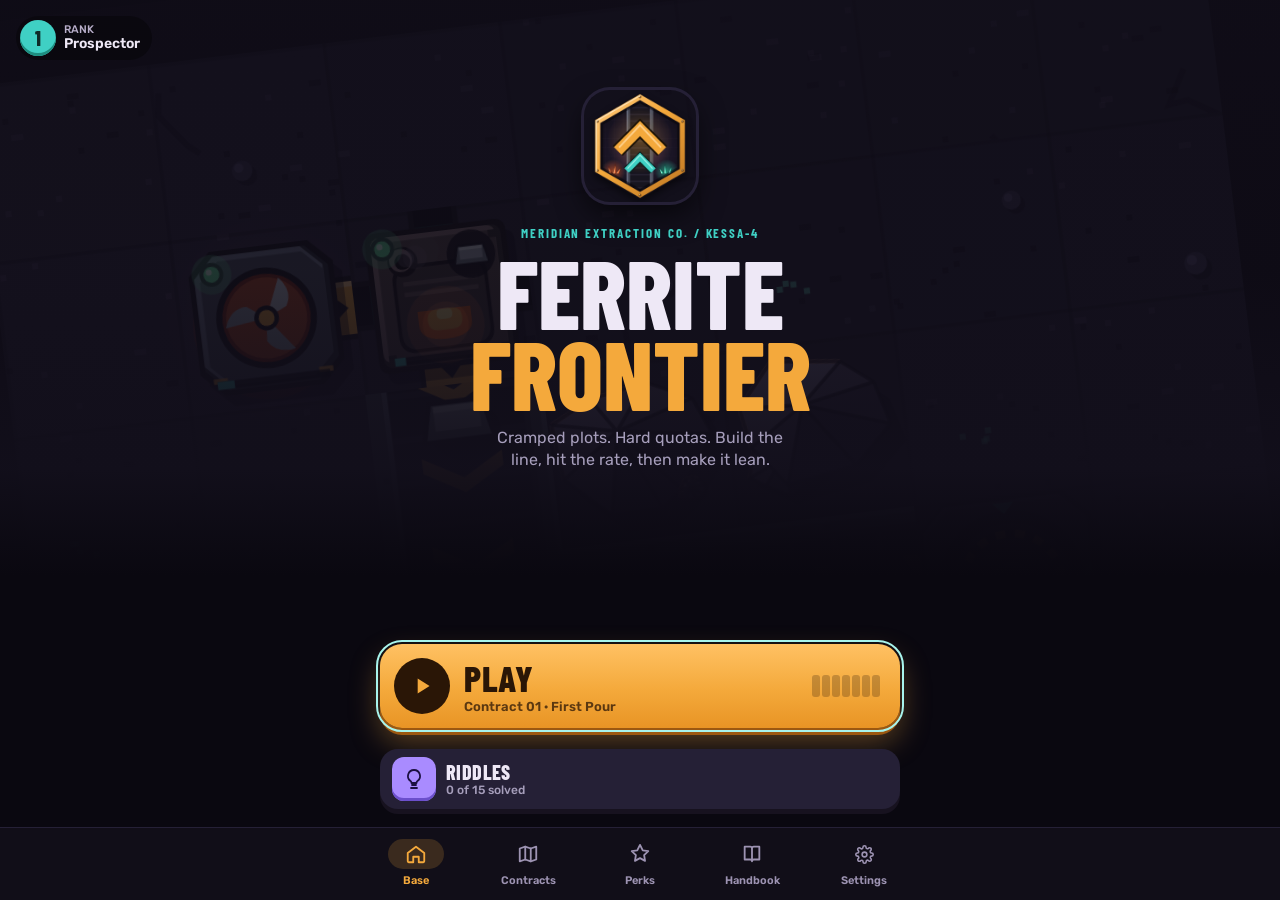
==== commit 2c6df793: "Deploy Ferrite Frontier 1a052ba" ====
--- a/ferrite-frontier/index.html
+++ b/ferrite-frontier/index.html
@@ -441,7 +441,7 @@
 .play-screen .bar-title .bar-name { font-family: var(--font-display); font-weight: 800; font-size: 26px; letter-spacing: 0.5px; line-height: 1.05; white-space: nowrap; overflow: hidden; text-overflow: clip; }
 
 /* goal card: teal frame, the target and how it goes, small chips for the rest */
-.play-screen .hud { display: block; flex: none; margin: 6px 12px 0; padding: 8px 12px; background: var(--surface); border: 0; border-radius: 18px; box-shadow: inset 0 0 0 2px var(--teal-frame); }
+.play-screen .hud { display: block; flex: none; margin: 6px 12px 0; padding: 7px 12px 8px; background: var(--surface); border: 0; border-radius: 18px; box-shadow: inset 0 0 0 2px var(--teal-frame); }
 .play-screen .hud .hud-block { display: flex; flex-direction: column; gap: 4px; min-width: 0; padding: 0; background: none; border: 0; border-radius: 0; }
 .hud-goal-head { display: flex; align-items: center; gap: 10px; min-width: 0; }
 .hud-goal-txt { display: flex; flex-direction: column; gap: 1px; min-width: 0; flex: 1; }
@@ -463,19 +463,23 @@
 .meter-fill.power.warn { background: var(--warn); }
 .meter-fill.power.hot { background: var(--red); }
 .meter-target { position: absolute; top: -3px; bottom: -3px; width: 3px; margin-left: -1.5px; border-radius: 2px; background: var(--amber); box-shadow: 0 0 0 1px rgba(0, 0, 0, 0.45); }
-.hold-row .meter { flex: 1; }
+.hud-status { display: flex; flex-direction: column; align-items: flex-end; align-self: flex-start; min-width: 0; flex: 0 1 auto; }
+.hud-status .hud-sub { max-width: 100%; }
+.hud-status .hud-issues { height: 16px; max-width: 100%; font-size: 11px; line-height: 16px; text-align: right; }
+.meter .meter-fill.hold { top: auto; height: 3px; background: var(--amber); opacity: 0.9; }
+.meter .meter-fill.hold.ok { background: var(--green); }
 .hud-issues { height: 17px; font-size: 12px; line-height: 1.4; color: var(--text-2); overflow: hidden; white-space: nowrap; text-overflow: ellipsis; cursor: default; }
 .hud-issues .bad { color: var(--red); }
 .hud-issues .warn { color: var(--warn); }
 .hud-issues .ok { color: var(--green); }
-.hud-chips { display: flex; flex-wrap: wrap; align-items: center; gap: 5px; min-width: 0; }
+.hud-chips { display: flex; flex-wrap: nowrap; align-items: center; gap: 2px; min-width: 0; }
 .hud-sandbox .hud-chips { justify-content: flex-end; margin-left: auto; }
-.play-screen .hud-chips > * { display: inline-flex; align-items: center; gap: 4px; flex: 0 0 auto; position: relative; height: 24px; min-height: 24px; margin: 0; padding: 0 8px; border: 0; border-radius: 12px; background: var(--bg);
-  color: var(--text); font-family: var(--font-ui); font-size: 12px; font-weight: 600; letter-spacing: 0; line-height: 1; white-space: nowrap; }
+.play-screen .hud-chips > * { display: inline-flex; align-items: center; gap: 4px; flex: 0 0 auto; position: relative; height: 24px; min-height: 24px; margin: 0; padding: 0 3px; border: 0; border-radius: 12px; background: var(--bg);
+  color: var(--text); font-family: var(--font-ui); font-size: 11px; font-weight: 600; letter-spacing: 0; line-height: 1; white-space: nowrap; }
 .play-screen .hud-chips > button::after { content: ''; position: absolute; inset: -8px -3px; }
-.hud-chips .sc-k { color: var(--text-3); }
-.hud-chips .sc-v, .hud-chips .hud-num { font-family: var(--font-ui); font-size: 12px; font-weight: 600; line-height: 1; }
-.hud-chips .sc-p { font-family: var(--font-ui); font-size: 11px; color: var(--text-3); }
+.hud-chips .sc-k { color: var(--text-3); font-size: 10px; }
+.hud-chips .sc-v, .hud-chips .hud-num { font-family: var(--font-ui); font-size: 11px; font-weight: 600; line-height: 1; }
+.hud-chips .sc-p { margin-left: -2px; font-family: var(--font-ui); font-size: 10px; color: var(--text-3); }
 .hud-chips .sc.under { box-shadow: inset 0 0 0 1px rgba(61, 214, 192, 0.5); }
 .hud-chips .sc.under .sc-v { color: var(--teal-2); }
 .hud-chips .sc[data-metric="power"] { display: none; }
@@ -484,7 +488,7 @@
 .hud-chips .hud-power .meter { display: none; }
 .play-screen .hud-chips .moves-chip.low { color: var(--amber-2); background: rgba(244, 169, 59, 0.16); }
 .play-screen .hud-chips .moves-chip.out { color: var(--red-text); background: rgba(255, 90, 106, 0.16); }
-.play-screen .hud-chips .lives-chip { color: var(--red); letter-spacing: 1px; }
+.play-screen .hud-chips .lives-chip { color: var(--red); letter-spacing: 0; font-size: 10px; }
 .play-screen .hud-chips .credits-chip { color: var(--amber-2); }
 .play-screen .hud-chips .why-btn { color: var(--text-2); }
 .play-screen .hud-chips .why-btn.on { color: var(--red-text); background: rgba(255, 90, 106, 0.16); }
@@ -8040,10 +8044,11 @@
   }
 
   // ------------------------------------------------------------------ rank (derived from medals; nothing extra is saved)
-  // A medal per metric at or under par plus the all-three medal: up to 4 per contract. Each title opens at a share of
-  // the medals the level files offer, so the ladder follows the real content.
-  var RANKS = [{ name: 'Prospector', share: 0 }, { name: 'Surveyor', share: 0.05 }, { name: 'Foreman', share: 0.15 },
-    { name: 'Engineer', share: 0.3 }, { name: 'Superintendent', share: 0.55 }, { name: 'Director', share: 0.85 }];
+  // A medal per metric at or under par plus the all-three medal: up to 4 per contract. Each title opens at a FIXED
+  // medal count, never a share of what the level files offer, so adding contracts or acts can't drop anyone a rank.
+  // Set from 208 medals on offer (Acts I-IV plus side contracts); the top titles keep headroom for later acts.
+  var RANKS = [{ name: 'Prospector', need: 0 }, { name: 'Surveyor', need: 10 }, { name: 'Foreman', need: 28 },
+    { name: 'Engineer', need: 60 }, { name: 'Superintendent', need: 112 }, { name: 'Director', need: 172 }];
   function medalsAvailable() {
     var total = 0;
     LEVELS.forEach(function (level) {
@@ -8064,9 +8069,9 @@
   }
   function rankInfo() {
     var total = medalsAvailable(), have = medalsEarned();
-    var steps = RANKS.map(function (rank) { return { name: rank.name, need: Math.ceil(total * rank.share) }; });
+    var steps = RANKS.map(function (rank) { return { name: rank.name, need: rank.need }; });
     var index = 0;
-    if (total > 0) steps.forEach(function (step, at) { if (have >= step.need) index = at; });
+    steps.forEach(function (step, at) { if (have >= step.need) index = at; });
     var next = steps[index + 1] || null;
     return { level: index + 1, name: steps[index].name, have: have, total: total, steps: steps, index: index, next: next, toGo: next ? Math.max(0, next.need - have) : 0 };
   }
@@ -8829,7 +8834,7 @@
     dom.issues.addEventListener('pointerenter', function () { if (play) play.issueHover = true; });
     dom.issues.addEventListener('pointerleave', function () { if (play) play.issueHover = false; });
     dom.powerFill = make('div', { class: 'meter-fill power' });
-    dom.powerBox = make('div', { class: 'hud-chip hud-power', title: 'Power used' },
+    dom.powerBox = make('div', { class: 'hud-chip hud-power', title: 'Power used (MW)' },
       make('span', { class: 'chip-ico', html: '<svg viewBox="0 0 24 24" aria-hidden="true"><path d="M13 2L4 14h7l-1 8 9-12h-7z" fill="currentColor"/></svg>' }), dom.powerVal,
       level.powerCap ? make('div', { class: 'meter thin' }, dom.powerFill) : null);
     // The move chip exists only on levels with a limit; a tap shows the details (and the way to buy more).
@@ -8852,7 +8857,7 @@
     dom.sc = {};
     function scoreCell(metricKey, label) {
       dom.sc[metricKey] = make('span', { class: 'sc-v' });
-      return make('div', { class: 'sc hud-chip', 'data-metric': metricKey }, make('span', { class: 'sc-k', text: label }), dom.sc[metricKey], play.riddle || play.sandbox ? null : make('span', { class: 'sc-p', text: 'par ' + ((level.par && level.par[metricKey] != null) ? level.par[metricKey] : '-') }));
+      return make('div', { class: 'sc hud-chip', 'data-metric': metricKey }, make('span', { class: 'sc-k', text: label }), dom.sc[metricKey], play.riddle || play.sandbox ? null : make('span', { class: 'sc-p', text: '/ ' + ((level.par && level.par[metricKey] != null) ? level.par[metricKey] : '-') }));
     }
     var goal = level.goal || {};
     // One teal-framed card (Claude Design): what to deliver and how it goes, plus small chips for power, cells, cost, moves, lives, credits and Why.
@@ -8865,10 +8870,9 @@
       make('div', { class: 'hud-block hud-goal' },
         make('div', { class: 'hud-goal-head' }, iconEl('item', goal.item, 30, 'goal-ico'),
           make('div', { class: 'hud-goal-txt' }, make('span', { class: 'hud-k', text: 'Deliver ' + itemName(goal.item) }), dom.goalRate),
-          dom.holdLabel),
-        make('div', { class: 'meter', title: 'Delivery rate vs target' }, dom.meterFill, dom.meterTarget),
-        make('div', { class: 'hold-row' }, make('div', { class: 'meter thin' }, dom.holdFill)),
-        dom.issues,
+          make('div', { class: 'hud-status' }, dom.holdLabel, dom.issues)),
+        // the hold progress is a thin line along the bottom of the rate bar
+        make('div', { class: 'meter', title: 'Delivery rate vs target (thin line: hold progress)' }, dom.meterFill, dom.holdFill, dom.meterTarget),
         dom.chips));
 
     // board
@@ -10867,7 +10871,7 @@
     dom.holdLabel.textContent = label;
     dom.holdLabel.classList.toggle('warn', labelWarn);
     if (power) {
-      dom.powerVal.textContent = fmt(power.used) + (power.cap != null ? ' / ' + power.cap : '') + ' MW';
+      dom.powerVal.textContent = fmt(power.used) + (power.cap != null ? ' / ' + power.cap : '');
       if (power.cap != null) {
         dom.powerFill.style.width = (clamp(power.used / power.cap, 0, 1) * 100) + '%';
         dom.powerFill.classList.toggle('warn', power.used / power.cap >= 0.9);
@@ -11777,7 +11781,7 @@
       else if (play.sel) closePop();
       else if (play.briefOpen) setBriefOpen(false);
       else if (play.tool) selectTool(null);
-      else showList(play.level.id);
+      else openPauseMenu();   // nothing open: Back pauses; leaving happens through the menu's leave button
     } else if (screen === 'list') showTitle();
     if (screen !== 'title') armBackGuard();
   }
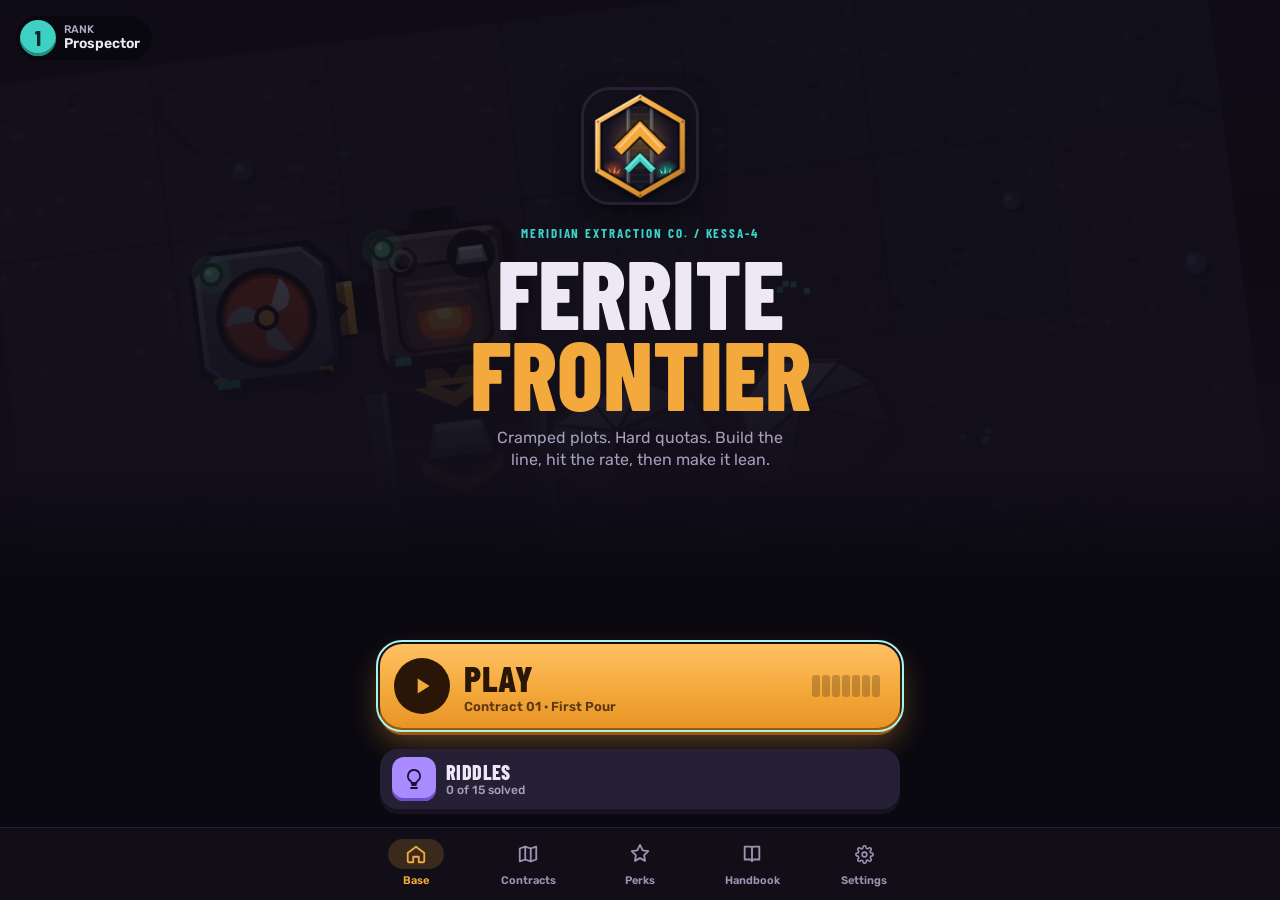
==== commit 5ad5e6eb: "Deploy Ferrite Frontier 6187e18" ====
--- a/ferrite-frontier/index.html
+++ b/ferrite-frontier/index.html
@@ -298,7 +298,9 @@
 .tut { margin: 4px 0 8px; padding-left: 18px; color: var(--text-2); max-width: 900px; }
 .tut li { margin: 2px 0; }
 .hint-text { margin: 4px 0 8px; padding: 6px 10px; border-left: 3px solid var(--amber); background: rgba(242, 165, 49, 0.08); color: var(--amber-2); max-width: 900px; }
-.brief-actions { display: flex; gap: 8px; }
+.brief-actions { display: flex; gap: 8px; flex: none; }
+/* the text scrolls above a footer that never does (#248); the local/scroll gradients fade the edge that has more text */
+.brief-scroll { min-height: 0; overflow-y: auto; overscroll-behavior: contain; -webkit-overflow-scrolling: touch; }
 
 
 .moves-chip { align-self: center; flex: 0 0 auto; min-height: 34px; padding: 4px 12px; border-radius: 99px; border: 1px solid var(--line-2); background: var(--panel); color: var(--text); font-family: var(--font-mono); font-size: 13px; cursor: pointer; white-space: nowrap; }
@@ -378,6 +380,7 @@
 .ro-name { grid-area: name; font-weight: 600; }
 .ro-rate { grid-area: rate; font-family: var(--font-mono); font-size: 12px; color: var(--text-2); }
 .ro-line { grid-area: line; display: flex; align-items: center; gap: 2px; flex-wrap: wrap; font-family: var(--font-mono); font-size: 12px; color: var(--text-2); }
+.pop-more { display: none; }
 .pop-actions { display: flex; gap: 6px; margin-top: 10px; }
 .pop-actions .btn { flex: 1; }
 .filter-row { display: flex; flex-wrap: wrap; gap: 6px; }
@@ -799,15 +802,33 @@
   .credits-chip { min-height: 28px; padding: 2px 6px; font-size: 11px; }
   .why-btn { min-height: 28px; padding: 2px 7px; font-size: 11px; }
   /* the brief floats over the board as a sheet instead of pushing it down */
-  .side > .brief { position: absolute; left: 8px; right: 8px; bottom: 8px; z-index: 8; max-height: 60%; overflow: auto;
+  .side > .brief { position: absolute; left: 8px; right: 8px; bottom: 8px; z-index: 8; max-height: 60%; overflow: hidden; display: flex; flex-direction: column;
     border: 1px solid var(--line-2); border-radius: 10px; background: rgba(27, 23, 38, 0.97); box-shadow: 0 12px 40px #000a; font-size: 13.5px; }
+  .side > .brief .brief-scroll {
+    background: linear-gradient(#1b1726 30%, rgba(27, 23, 38, 0)) 0 0 / 100% 18px no-repeat local,
+    linear-gradient(rgba(27, 23, 38, 0), #1b1726 70%) 0 100% / 100% 18px no-repeat local,
+    linear-gradient(rgba(0, 0, 0, 0.45), rgba(0, 0, 0, 0)) 0 0 / 100% 10px no-repeat scroll,
+    linear-gradient(rgba(0, 0, 0, 0), rgba(0, 0, 0, 0.45)) 0 100% / 100% 10px no-repeat scroll;
+  }
   .play-main { flex: 1 1 auto; min-height: 0; }
   .board-wrap { flex: 1 1 auto; min-height: 0; }
   /* Portrait tools wrap into two rows; the thumb controls keep the bottom-right slots. */
   /* bottom sheets: building inspector / recipe picker never sit under the finger */
   .pop.sheet { position: fixed; left: 0; right: 0; top: auto; bottom: 0; width: auto; max-width: none; transform: none !important; z-index: 15; background: var(--panel); box-shadow: 0 -12px 40px #000c;
-    border-radius: 14px 14px 0 0; padding: 14px 16px 14px; max-height: 48vh; overflow-y: auto; }
+    border-radius: 14px 14px 0 0; overflow-y: auto; }
   .pop.sheet.dock-top { border-radius: 0 0 14px 14px; box-shadow: 0 12px 40px #000c; }
+  .pop.sheet { padding: 8px 12px 10px; }
+  .pop.sheet .pop-info { padding-right: 36px; }
+  .pop.sheet .tt-title { margin-bottom: 0; }
+  .pop.sheet .pop-now .tt-row { display: inline-flex; margin: 0 6px 0 0; }
+  .pop.sheet .pop-now .tt-sub { display: inline; }
+  .pop.sheet:not(.show-details) .pop-details { display: none; }
+  .pop.sheet:not(.show-recipes) .pop-recipes { display: none; }
+  .pop.sheet .pop-more { display: flex; gap: 6px; margin-top: 6px; }
+  .pop.sheet .pop-toggle { background: transparent; border: 1px solid var(--line-2); border-radius: var(--r-sm); color: var(--text-2); font-size: 12px; padding: 4px 10px; min-height: 32px; cursor: pointer; }
+  .pop.sheet .pop-toggle[aria-expanded="true"] { border-color: var(--amber); color: var(--text); }
+  .pop.sheet .pop-actions { margin-top: 6px; position: sticky; bottom: -10px; padding-bottom: 10px; margin-bottom: -10px; background: var(--panel); }
+  .pop.sheet .pop-h { margin: 6px 0 4px; }
   .pop.sheet .recipe-opt { padding: 10px 10px; }
   .pop.sheet .pop-actions .btn { min-height: 42px; }
   .pop-x { width: 40px; height: 40px; font-size: 24px; }
@@ -3354,12 +3375,14 @@
 // Save layout (format 2): { format, changedAt, changeCount, levels, economy, daily, riddles, intros, muted, musicOff, settings, ...unknown keys }
 //   format       2. A save without it is format 1 (the original storage key, still the same key): migrated in place on load, never wiped.
 //   changedAt    ms time of the last persist; changeCount counts persists. Both are bookkeeping for a later sync, never used to pick winners here.
-//   levels       { id: { done, seen, tutSeen, best: { cells, cost, power }, medalTier, layout, run } }
+//   levels       { id: { done, seen, tutSeen, best: { cells, cost, power }, medalTier, layout, run, bestLayout } }
+//   bestLayout   { medals, cells, cost, power, layout: [placements] }: the build of the best win (#227), kept apart from the working `layout`. See betterBestLayout for the rule.
 //   economy      see src/economy-state.js;  daily: see src/daily-state.js;  riddles: { solved: [ids] };  intros: { key: true }
 // Export code: "FF2." + base64url(JSON of the state, ASCII only) + "." + checksum. A bad, damaged or newer code is refused with a readable message.
 //
 // MERGE RULES, merge(local, remote), per field:
 //   levels:   done is true if either is; best cells/cost/power keep the lower (better) value; medalTier keeps the higher; seen and tutSeen are true if either is.
+//             bestLayout keeps the better one by betterBestLayout (more medals, then lower cost, cells, power), whichever side or economy winner it came from.
 //   economy:  the side with the newer updatedAt wins as a whole (economyState.mergeEconomy); latestTimeSeen takes the larger value.
 //             Per-level run records (movesUsed, creditsSpent) and the saved layout follow the winning economy side; if it has none, the other side's is kept.
 //   daily:    solved days are the union (the later solve time is kept); bankVersion takes the larger value.
@@ -3396,9 +3419,27 @@
     if (isObject(raw)) Object.keys(raw).forEach(function (key) { if (raw[key] === true && isIntroKey(key)) seen[key] = true; });
     return seen;
   }
+  function validBestLayout(value) { return isObject(value) && Array.isArray(value.layout); }
+  // Which best layout is better: more medals first, then lower cost, then fewer cells, then lower power. A tie keeps `first`.
+  // Why: medals are what the player chases; cost, cells and power then follow the order the contracts list them. One whole run is kept, never a mix.
+  function betterBestLayout(first, second) {
+    if (!validBestLayout(first)) return validBestLayout(second) ? second : undefined;
+    if (!validBestLayout(second)) return first;
+    var keys = ['medals', 'cost', 'cells', 'power'];
+    for (var index = 0; index < keys.length; index++) {
+      var key = keys[index], missing = key === 'medals' ? 0 : Infinity;
+      var a = typeof first[key] === 'number' ? first[key] : missing, b = typeof second[key] === 'number' ? second[key] : missing;
+      if (a !== b) return (key === 'medals' ? b > a : b < a) ? second : first;
+    }
+    return first;
+  }
   function normalizeLevels(raw) {
     var levels = {};
-    if (isObject(raw)) Object.keys(raw).forEach(function (id) { if (isObject(raw[id])) levels[id] = raw[id]; });
+    if (isObject(raw)) Object.keys(raw).forEach(function (id) {
+      if (!isObject(raw[id])) return;
+      levels[id] = raw[id];
+      if (levels[id].bestLayout !== undefined && !validBestLayout(levels[id].bestLayout)) { levels[id] = Object.assign({}, levels[id]); delete levels[id].bestLayout; }
+    });
     return levels;
   }
 
@@ -3440,6 +3481,8 @@
       var source = winner[field] !== undefined ? winner : other;
       if (source[field] === undefined) delete merged[field]; else merged[field] = source[field];
     });
+    var bestLayout = betterBestLayout(local.bestLayout, remote.bestLayout);
+    if (bestLayout === undefined) delete merged.bestLayout; else merged.bestLayout = bestLayout;
     return merged;
   }
   function mergeDaily(local, remote) {
@@ -3550,7 +3593,7 @@
   }
 
   return { STORE_KEY: STORE_KEY, FORMAT: FORMAT, INTRO_KEYS: INTRO_KEYS, create: create, normalize: normalize, merge: merge,
-    createCode: createCode, parseCode: parseCode, normalizeRiddles: normalizeRiddles, normalizeIntros: normalizeIntros };
+    createCode: createCode, parseCode: parseCode, normalizeRiddles: normalizeRiddles, normalizeIntros: normalizeIntros, betterBestLayout: betterBestLayout };
 });
 
 </script>
@@ -7594,8 +7637,16 @@
         record.best[metric] = value; any = true;
       }
     });
+    // The build of the best win (#227): replaces the stored one only when this run is better by FF.save.betterBestLayout (medals, cost, cells, power).
+    var candidate = { medals: medalTotal(score, level.par), cells: score.cells, cost: score.cost, power: score.power, layout: placements().map(plainPlacement) };
+    if (candidate.layout.length && FF.save.betterBestLayout(record.bestLayout, candidate) === candidate) record.bestLayout = candidate;
     persist();
     return { first: first, improved: improved, any: any };
+  }
+  // The placements of the player's best win of a level, or null if there is none (older saves, levels not won). A fresh copy. For the home background (#228).
+  function bestLayoutOf(id) {
+    var record = SAVE.levels[id], best = record && record.bestLayout;
+    return best && Array.isArray(best.layout) ? JSON.parse(JSON.stringify(best.layout)) : null;
   }
 
   // ------------------------------------------------------------------ small helpers
@@ -8816,9 +8867,10 @@
     // brief card
     dom.hintText = make('p', { class: 'hint-text', hidden: true, text: level.hint || 'No hint for this one. Trust the numbers.' });
     dom.brief = make('section', { class: 'brief', 'aria-label': 'Contract brief' },
+      make('div', { class: 'brief-scroll' },
       make('p', { class: 'brief-text', text: level.brief || '' }),
       ((level.tutorial && level.tutorial.length) || play.undoIntro) ? make('ul', { class: 'tut' }, (level.tutorial || []).concat(play.undoIntro ? [UNDO_LINE] : []).map(function (line) { return make('li', { text: line }); })) : null,
-      dom.hintText,
+      dom.hintText),
       make('div', { class: 'brief-actions' },
         play.riddle ? null : make('button', { class: 'btn small', type: 'button', onclick: function () { sfx('click'); dom.hintText.hidden = !dom.hintText.hidden; this.textContent = dom.hintText.hidden ? 'Show hint' : 'Hide hint'; } }, 'Show hint'),
         make('button', { class: 'btn small primary', type: 'button', onclick: function () { sfx('click'); setBriefOpen(false); } }, 'Got it')));
@@ -9884,7 +9936,14 @@
     var screenDir = (play.dir + (play.rotated ? 1 : 0)) % 4;
     play.dom.rotDir.textContent = SCREEN_ARROWS[screenDir] + ' ' + dirWord(play.dir);
     var arrow = play.dom.rotBtn && play.dom.rotBtn.querySelector('.rot-arrow');
-    if (arrow) { arrow.style.transform = 'rotate(' + screenDir * 90 + 'deg)'; arrow.setAttribute('data-dir', String(screenDir)); }
+    if (arrow) {
+      // A running angle, so every turn animates the short way: left (270) to up goes on to 360, not back through 180.
+      var target = screenDir * 90, previous = typeof arrow.ffAngle === 'number' ? arrow.ffAngle : target;
+      var angle = previous + ((((target - previous) % 360) + 540) % 360 - 180);
+      arrow.ffAngle = angle;
+      arrow.style.transform = 'rotate(' + angle + 'deg)';
+      arrow.setAttribute('data-dir', String(screenDir));
+    }
   }
   // Direction as the player sees it on screen.
   function dirWord(dir) { return ['up', 'right', 'down', 'left'][(dir + (play && play.rotated ? 1 : 0)) % 4]; }
@@ -10372,9 +10431,10 @@
     if (why) html += '<div class="tt-sub st-why st-' + esc(building.status) + '">' + esc(why) + '</div>';
     html += whyHTML(x, y);
     if (building.recipe && recipeDef(building.recipe)) {
-      html += '<div class="tt-row"><span class="tt-k">Recipe</span><span class="tt-v recipe">' + recipeLine(building.recipe) + '</span></div>';
-      html += '<div class="tt-sub">' + recipeRates(building.recipe) + '</div>';
-    }
+      html += '<div class="pop-now"><div class="tt-row"><span class="tt-k">Recipe</span><span class="tt-v recipe">' + recipeLine(building.recipe) + '</span></div>';
+      html += '<div class="tt-sub">' + recipeRates(building.recipe) + '</div></div>';
+    }
+    html += '<div class="pop-details">';
     if (MACHINE[building.type]) html += bufferRows(building);
     if (building.type === 'belt' || building.type === 'belt2') html += '<div class="tt-sub">Up to ' + (building.type === 'belt2' ? 120 : 60) + ' items/min · heading ' + dirWord(building.dir) + '</div>';
     else if (building.dir !== undefined && building.type !== 'splitter') html += '<div class="tt-sub">Facing ' + dirWord(building.dir) + '</div>';
@@ -10393,7 +10453,7 @@
     }
     if (typeof building.ratePerMin === 'number') html += '<div class="tt-row"><span class="tt-k">Rated</span><span class="tt-v">' + fmt(building.ratePerMin) + '/min</span></div>';
     if (typeof building.progress === 'number' && MACHINE[building.type]) html += '<div class="tt-prog"><i style="width:' + Math.round(clamp(building.progress, 0, 1) * 100) + '%"></i></div>';
-    return html;
+    return html + '</div>';
   }
 
   function hideTip() { if (play) { play.dom.tip.classList.remove('show'); play.tipKey = ''; } }
@@ -10439,6 +10499,7 @@
     hideTip();
     var dom = play.dom, pop = dom.pop;
     pop.innerHTML = '';
+    pop.classList.remove('show-recipes', 'show-details');
     var existing = placementAt(cell.x, cell.y);
     dom.popInfo = make('div', { class: 'pop-info' });
     var closeBtn = make('button', { class: 'pop-x', type: 'button', 'aria-label': 'Close', onclick: function () { closePop(); } }, '×');
@@ -10469,6 +10530,15 @@
           })));
         pop.appendChild(dom.popFilters);
       } else dom.popFilters = null;
+      var moreRow = make('div', { class: 'pop-more' });
+      var addToggle = function (label, cls, attr) {
+        var toggle = make('button', { class: 'pop-toggle', type: 'button', 'aria-expanded': 'false', 'data-act': attr, text: label,
+          onclick: function () { var on = pop.classList.toggle(cls); toggle.setAttribute('aria-expanded', on ? 'true' : 'false'); positionPop(); } });
+        moreRow.appendChild(toggle);
+      };
+      if (dom.popRecipes) addToggle('Change recipe', 'show-recipes', 'pop-recipes');
+      addToggle('Details', 'show-details', 'pop-details');
+      pop.insertBefore(moreRow, dom.popRecipes || dom.popFilters || null);
       pop.appendChild(make('div', { class: 'pop-actions' },
         make('button', { class: 'btn small', type: 'button', onclick: function () { ensureAudio(); var selected = placementAt(cell.x, cell.y); if (selected) rotateBuilding(selected, 1); } }, 'Rotate'),
         make('button', { class: 'btn small danger', type: 'button', onclick: function () { removeAt(cell.x, cell.y); } }, 'Remove')));
@@ -10510,16 +10580,17 @@
     var sheet = isCompact() || play.pointerType === 'touch';
     pop.classList.toggle('sheet', sheet);
     if (sheet) {
-      // The sheet lives inside the board area (never over the toolbar). It sits at the bottom edge, or at the top edge
-      // when the selected building would be hidden by it, so the building you rotate stays in view.
+      // The sheet lives inside the board area (never over the toolbar). It sits at the board edge farther from the
+      // selected cell; if it still reaches the cell (plus a margin) it shrinks and scrolls inside, so the building
+      // you rotate is never covered.
       pop.style.transform = '';
+      pop.style.maxHeight = '';
       var area = dom.boardWrap.getBoundingClientRect(), canvasBox = dom.canvas.getBoundingClientRect();
-      var spot = cellCenterOnCanvas(play.sel), half = spot.cellPixels / 2 + 6;
+      var spot = cellCenterOnCanvas(play.sel), half = spot.cellPixels / 2 + 8;
       var cellTop = canvasBox.top + spot.y - half, cellBottom = canvasBox.top + spot.y + half;
-      var sheetHeight = pop.offsetHeight;
-      var coverBottom = Math.max(0, cellBottom - (area.bottom - sheetHeight));
-      var coverTop = Math.max(0, (area.top + sheetHeight) - cellTop);
-      var atTop = coverBottom > 0 && coverTop < coverBottom;
+      var roomAbove = Math.max(0, cellTop - area.top), roomBelow = Math.max(0, area.bottom - cellBottom);
+      var atTop = roomAbove > roomBelow, room = atTop ? roomAbove : roomBelow;
+      if (pop.offsetHeight > room) pop.style.maxHeight = room + 'px';
       pop.style.left = area.left + 'px'; pop.style.right = (window.innerWidth - area.right) + 'px';
       pop.style.bottom = atTop ? 'auto' : (window.innerHeight - area.bottom) + 'px';
       pop.style.top = atTop ? area.top + 'px' : 'auto';
@@ -11551,7 +11622,11 @@
       make('section', { class: 'set-group' },
         make('h3', { text: 'Progress' }),
         make('p', { class: 'set-note', text: 'Saved in this browser only (' + (getStorage() ? 'storage available' : 'storage is blocked here, so nothing is kept after closing') + ').' }),
-        resetButton, confirmRow), buildSaveCodeSection(), plotActions);
+        resetButton, confirmRow), buildSaveCodeSection(),
+      make('section', { class: 'set-group privacy-group' }, make('h3', { text: 'Privacy' }),
+        make('p', { class: 'set-note', text: 'The game collects nothing; your progress stays on this device.' }),
+        make('a', { class: 'btn small', href: 'https://reinder83.github.io/ferrite-frontier/privacy.html', target: '_blank', rel: 'noopener', 'data-act': 'privacy-policy' }, 'Privacy policy')),
+      plotActions);
   }
   // Save code (#38): copy a text code, paste it on another device. Importing combines it with this device's save
   // (best scores and finished contracts of both are kept) and asks first; a bad code shows a message and changes nothing.
@@ -11826,7 +11901,7 @@
   // _state and _debug exist for the browser-driven tests (tests/review-ui.test.mjs); the game does not use them.
   FF.ui = { boot: boot, playLevel: playLevel, playRiddle: playRiddle, playSandbox: playSandbox, playDaily: startDaily, _state: function () { return { screen: screen, play: play }; },
     _debug: { undoStep: undoStep, redoStep: redoStep, setNow: function (ms) { dailyClock = ms == null ? null : Number(ms); }, openDaily: openDailySheet, startLevel: startLevel, showList: showList, showTitle: showTitle, layoutChanged: layoutChanged, commitPath: commitPath, sketchPath: sketchPath, commitSketch: commitSketch, toggleSketch: toggleSketch, handleBack: handleBack,
-      levels: function () { return LEVELS; }, save: function () { return SAVE; } } };
+      bestLayoutOf: bestLayoutOf, levels: function () { return LEVELS; }, save: function () { return SAVE; } } };
   if (document.readyState === 'loading') document.addEventListener('DOMContentLoaded', boot);
   else boot();
 })();
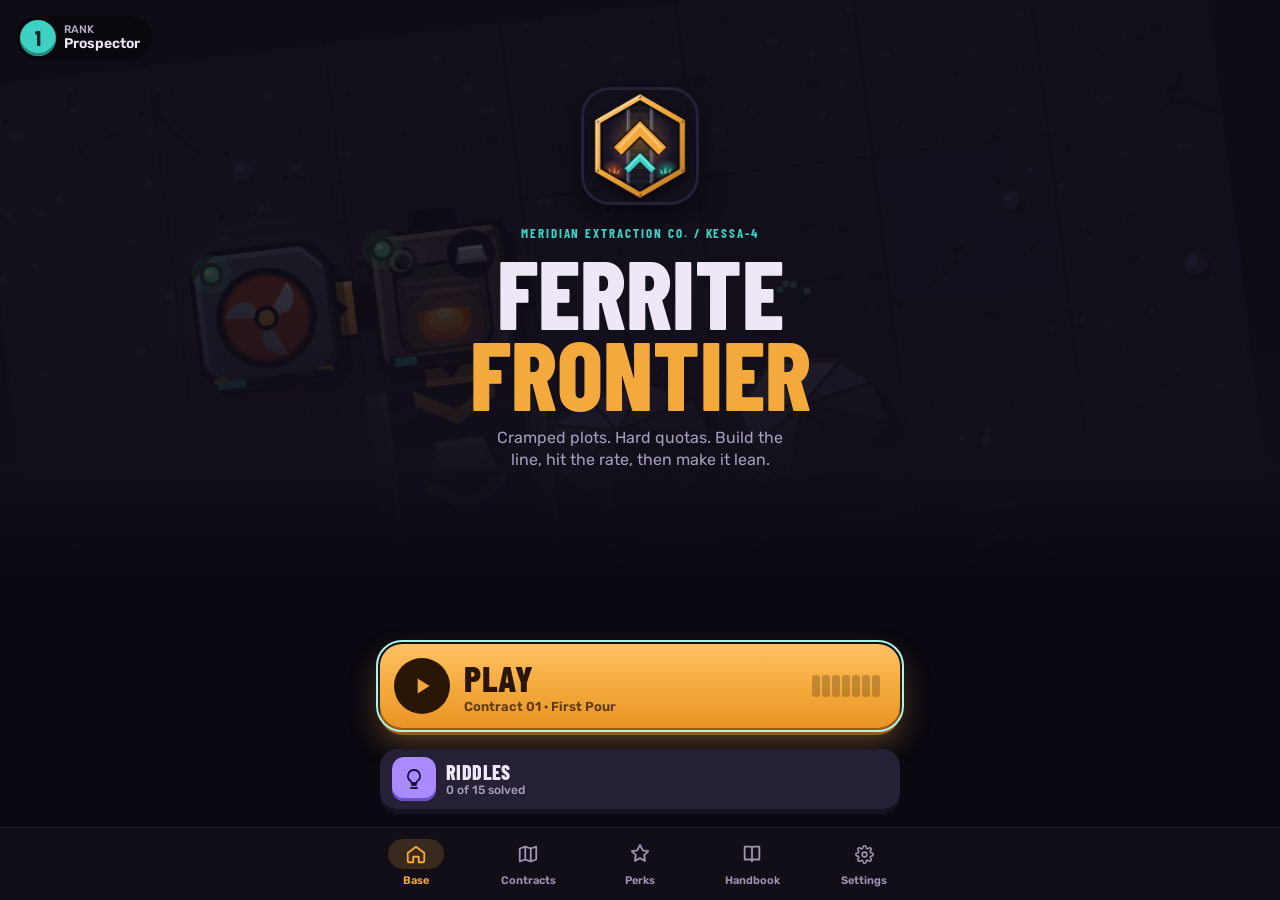
==== commit 6c33db6d: "Deploy Ferrite Frontier 226b9a1" ====
--- a/ferrite-frontier/index.html
+++ b/ferrite-frontier/index.html
@@ -372,14 +372,16 @@
 .pop-x:hover { background: var(--panel-3); color: var(--text); }
 .pop-info { padding-right: 22px; }
 .pop-h { font-size: 10.5px; color: var(--text-3); text-transform: uppercase; letter-spacing: 0.08em; margin: 10px 0 4px; }
-.pop-recipes { display: flex; flex-direction: column; gap: 4px; }
-.recipe-opt { display: grid; grid-template-columns: 1fr auto; grid-template-areas: 'name rate' 'line line'; gap: 2px 8px; text-align: left; padding: 6px 8px; cursor: pointer;
+.pop-recipes { display: block; }
+.recipe-grid { display: grid; grid-template-columns: repeat(3, 1fr); gap: 6px; }
+.pop-recipes.n2 .recipe-grid, .pop-recipes.n4 .recipe-grid { grid-template-columns: repeat(2, 1fr); }
+.recipe-opt { display: grid; grid-template-columns: auto 1fr; grid-template-areas: 'ico name' 'ico rate'; align-items: center; gap: 0 6px; text-align: left; padding: 6px 8px; min-height: 44px; min-width: 0; cursor: pointer;
   background: var(--bg-2); border: 1px solid var(--line); border-radius: var(--r-sm); color: var(--text); }
 .recipe-opt:hover { border-color: var(--text-3); background: var(--panel-2); }
 .recipe-opt.on { border-color: var(--amber); background: rgba(242, 165, 49, 0.1); }
-.ro-name { grid-area: name; font-weight: 600; }
-.ro-rate { grid-area: rate; font-family: var(--font-mono); font-size: 12px; color: var(--text-2); }
-.ro-line { grid-area: line; display: flex; align-items: center; gap: 2px; flex-wrap: wrap; font-family: var(--font-mono); font-size: 12px; color: var(--text-2); }
+.ro-ico { grid-area: ico; }
+.ro-name { grid-area: name; font-weight: 600; font-size: 13px; overflow: hidden; text-overflow: ellipsis; white-space: nowrap; }
+.ro-rate { grid-area: rate; font-family: var(--font-mono); font-size: 11.5px; color: var(--text-2); white-space: nowrap; }
 .pop-more { display: none; }
 .pop-actions { display: flex; gap: 6px; margin-top: 10px; }
 .pop-actions .btn { flex: 1; }
@@ -815,7 +817,9 @@
   /* Portrait tools wrap into two rows; the thumb controls keep the bottom-right slots. */
   /* bottom sheets: building inspector / recipe picker never sit under the finger */
   .pop.sheet { position: fixed; left: 0; right: 0; top: auto; bottom: 0; width: auto; max-width: none; transform: none !important; z-index: 15; background: var(--panel); box-shadow: 0 -12px 40px #000c;
-    border-radius: 14px 14px 0 0; overflow-y: auto; }
+    border-radius: 14px 14px 0 0; overflow: hidden; }
+  .pop.sheet.show { display: flex; flex-direction: column; }
+  .pop.sheet .pop-scroll { flex: 1 1 auto; min-height: 0; overflow-y: auto; overscroll-behavior: contain; }
   .pop.sheet.dock-top { border-radius: 0 0 14px 14px; box-shadow: 0 12px 40px #000c; }
   .pop.sheet { padding: 8px 12px 10px; }
   .pop.sheet .pop-info { padding-right: 36px; }
@@ -824,12 +828,18 @@
   .pop.sheet .pop-now .tt-sub { display: inline; }
   .pop.sheet:not(.show-details) .pop-details { display: none; }
   .pop.sheet:not(.show-recipes) .pop-recipes { display: none; }
-  .pop.sheet .pop-more { display: flex; gap: 6px; margin-top: 6px; }
-  .pop.sheet .pop-toggle { background: transparent; border: 1px solid var(--line-2); border-radius: var(--r-sm); color: var(--text-2); font-size: 12px; padding: 4px 10px; min-height: 32px; cursor: pointer; }
+  .pop.sheet .pop-more { display: contents; }
+  .pop.sheet .pop-toggle { flex: 1 1 0; background: transparent; border: 1px solid var(--line-2); border-radius: var(--r-sm); color: var(--text-2); font-size: 12px; padding: 4px 6px; min-height: 42px; cursor: pointer; }
   .pop.sheet .pop-toggle[aria-expanded="true"] { border-color: var(--amber); color: var(--text); }
-  .pop.sheet .pop-actions { margin-top: 6px; position: sticky; bottom: -10px; padding-bottom: 10px; margin-bottom: -10px; background: var(--panel); }
-  .pop.sheet .pop-h { margin: 6px 0 4px; }
-  .pop.sheet .recipe-opt { padding: 10px 10px; }
+  .pop.sheet .pop-actions { flex: 0 0 auto; margin-top: 6px; background: var(--panel); }
+  .pop.sheet .pop-h { display: none; }
+  .pop.sheet.show-recipes .pop-info > :not(.tt-title) { display: none; }   /* the picker highlights the current recipe, so the sheet drops the status lines to stay short */
+  .pop.sheet .pop-recipes { margin-top: 6px; }
+  .pop.sheet .recipe-grid { gap: 5px; }
+  .pop.sheet .pop-recipes.n4 .recipe-grid { grid-template-columns: repeat(4, 1fr); }
+  .pop.sheet .recipe-opt { padding: 4px 6px; gap: 0 5px; }
+  .pop.sheet .ro-ico { width: 22px; height: 22px; }
+  .pop.sheet .ro-rate { font-size: 11px; }
   .pop.sheet .pop-actions .btn { min-height: 42px; }
   .pop-x { width: 40px; height: 40px; font-size: 24px; }
 }
@@ -10504,21 +10514,26 @@
     dom.popInfo = make('div', { class: 'pop-info' });
     var closeBtn = make('button', { class: 'pop-x', type: 'button', 'aria-label': 'Close', onclick: function () { closePop(); } }, '×');
     pop.appendChild(closeBtn);
-    pop.appendChild(dom.popInfo);
+    // The scrolling part (info, toggles, picker, details); the Rotate/Remove row sits below it, never over it.
+    dom.popScroll = make('div', { class: 'pop-scroll' });
+    pop.appendChild(dom.popScroll);
+    dom.popScroll.appendChild(dom.popInfo);
     if (existing) {
       var recipes = allowedRecipes(play.level, existing.type);
       if (recipes.length > 1 || (recipes.length === 1 && existing.recipe !== recipes[0])) {
-        dom.popRecipes = make('div', { class: 'pop-recipes', role: 'radiogroup', 'aria-label': 'Recipe' },
+        dom.popRecipes = make('div', { class: 'pop-recipes n' + recipes.length, role: 'radiogroup', 'aria-label': 'Recipe' },
           make('div', { class: 'pop-h', text: 'Recipe' }),
-          recipes.map(function (recipeId) {
-            var recipe = recipeDef(recipeId), outName = recipe ? itemName(Object.keys(recipe.outputs)[0]) : recipeId;
+          make('div', { class: 'recipe-grid' }, recipes.map(function (recipeId) {
+            var recipe = recipeDef(recipeId), outputItem = recipe && Object.keys(recipe.outputs)[0];
+            var outName = outputItem ? itemName(outputItem) : recipeId;
+            var rate = outputItem ? fmt(recipe.outputs[outputItem] * TPM / recipe.ticks) + '/min' : '';
             return make('button', { class: 'recipe-opt' + (existing.recipe === recipeId ? ' on' : ''), type: 'button', role: 'radio', 'aria-checked': existing.recipe === recipeId ? 'true' : 'false', 'data-r': recipeId,
-              onclick: function () { chooseRecipe(cell.x, cell.y, recipeId); } },
+              title: outName + ' ' + rate, onclick: function () { chooseRecipe(cell.x, cell.y, recipeId); } },
+              outputItem ? iconEl('item', outputItem, 26, 'ro-ico') : null,
               make('span', { class: 'ro-name', text: outName }),
-              make('span', { class: 'ro-line', html: recipeLine(recipeId) }),
-              make('span', { class: 'ro-rate', text: (function () { var outputItem = recipe && Object.keys(recipe.outputs)[0]; return outputItem ? fmt(recipe.outputs[outputItem] * TPM / recipe.ticks) + '/min' : ''; })() }));
-          }));
-        pop.appendChild(dom.popRecipes);
+              make('span', { class: 'ro-rate', text: rate }));
+          })));
+        dom.popScroll.appendChild(dom.popRecipes);
       } else dom.popRecipes = null;
       if (existing.type === 'sorter') {
         dom.popFilters = make('div', { class: 'pop-filters', role: 'radiogroup', 'aria-label': 'Filter' },
@@ -10528,18 +10543,18 @@
               title: itemName(itemId), 'aria-label': itemName(itemId), onclick: function () { chooseFilter(cell.x, cell.y, itemId); } },
               iconEl('item', itemId, 28, 'filter-ico'));
           })));
-        pop.appendChild(dom.popFilters);
+        dom.popScroll.appendChild(dom.popFilters);
       } else dom.popFilters = null;
       var moreRow = make('div', { class: 'pop-more' });
       var addToggle = function (label, cls, attr) {
-        var toggle = make('button', { class: 'pop-toggle', type: 'button', 'aria-expanded': 'false', 'data-act': attr, text: label,
+        var toggle = make('button', { class: 'pop-toggle', type: 'button', 'aria-expanded': 'false', 'data-act': attr, 'aria-label': attr === 'pop-recipes' ? 'Change recipe' : label, text: label,
           onclick: function () { var on = pop.classList.toggle(cls); toggle.setAttribute('aria-expanded', on ? 'true' : 'false'); positionPop(); } });
         moreRow.appendChild(toggle);
       };
-      if (dom.popRecipes) addToggle('Change recipe', 'show-recipes', 'pop-recipes');
+      if (dom.popRecipes) addToggle('Recipe', 'show-recipes', 'pop-recipes');
       addToggle('Details', 'show-details', 'pop-details');
-      pop.insertBefore(moreRow, dom.popRecipes || dom.popFilters || null);
       pop.appendChild(make('div', { class: 'pop-actions' },
+        moreRow,
         make('button', { class: 'btn small', type: 'button', onclick: function () { ensureAudio(); var selected = placementAt(cell.x, cell.y); if (selected) rotateBuilding(selected, 1); } }, 'Rotate'),
         make('button', { class: 'btn small danger', type: 'button', onclick: function () { removeAt(cell.x, cell.y); } }, 'Remove')));
     }
@@ -10555,7 +10570,11 @@
   function refreshPop(force) {
     if (!play || !play.sel || !play.dom.popInfo) return;
     var html = infoHTML(play.sel, false);
-    if (force || html !== play.popKey) { play.dom.popInfo.innerHTML = html; play.popKey = html; }
+    if (force || html !== play.popKey) {
+      var keep = play.dom.popScroll ? play.dom.popScroll.scrollTop : 0;
+      play.dom.popInfo.innerHTML = html; play.popKey = html;
+      if (play.dom.popScroll) play.dom.popScroll.scrollTop = keep;   // a live refresh must not throw a scrolled sheet back to the top
+    }
     if (play.dom.popFilters) {
       var chosen = placementAt(play.sel.x, play.sel.y), filterOpts = play.dom.popFilters.querySelectorAll('.filter-opt');
       for (var filterIndex = 0; filterIndex < filterOpts.length; filterIndex++) {
@@ -10584,6 +10603,7 @@
       // selected cell; if it still reaches the cell (plus a margin) it shrinks and scrolls inside, so the building
       // you rotate is never covered.
       pop.style.transform = '';
+      var scroller = dom.popScroll, keepScroll = scroller ? scroller.scrollTop : 0;
       pop.style.maxHeight = '';
       var area = dom.boardWrap.getBoundingClientRect(), canvasBox = dom.canvas.getBoundingClientRect();
       var spot = cellCenterOnCanvas(play.sel), half = spot.cellPixels / 2 + 8;
@@ -10591,6 +10611,7 @@
       var roomAbove = Math.max(0, cellTop - area.top), roomBelow = Math.max(0, area.bottom - cellBottom);
       var atTop = roomAbove > roomBelow, room = atTop ? roomAbove : roomBelow;
       if (pop.offsetHeight > room) pop.style.maxHeight = room + 'px';
+      if (scroller) scroller.scrollTop = keepScroll;   // clearing and re-applying the max-height clamps scrollTop to 0 for a moment; put it back
       pop.style.left = area.left + 'px'; pop.style.right = (window.innerWidth - area.right) + 'px';
       pop.style.bottom = atTop ? 'auto' : (window.innerHeight - area.bottom) + 'px';
       pop.style.top = atTop ? area.top + 'px' : 'auto';
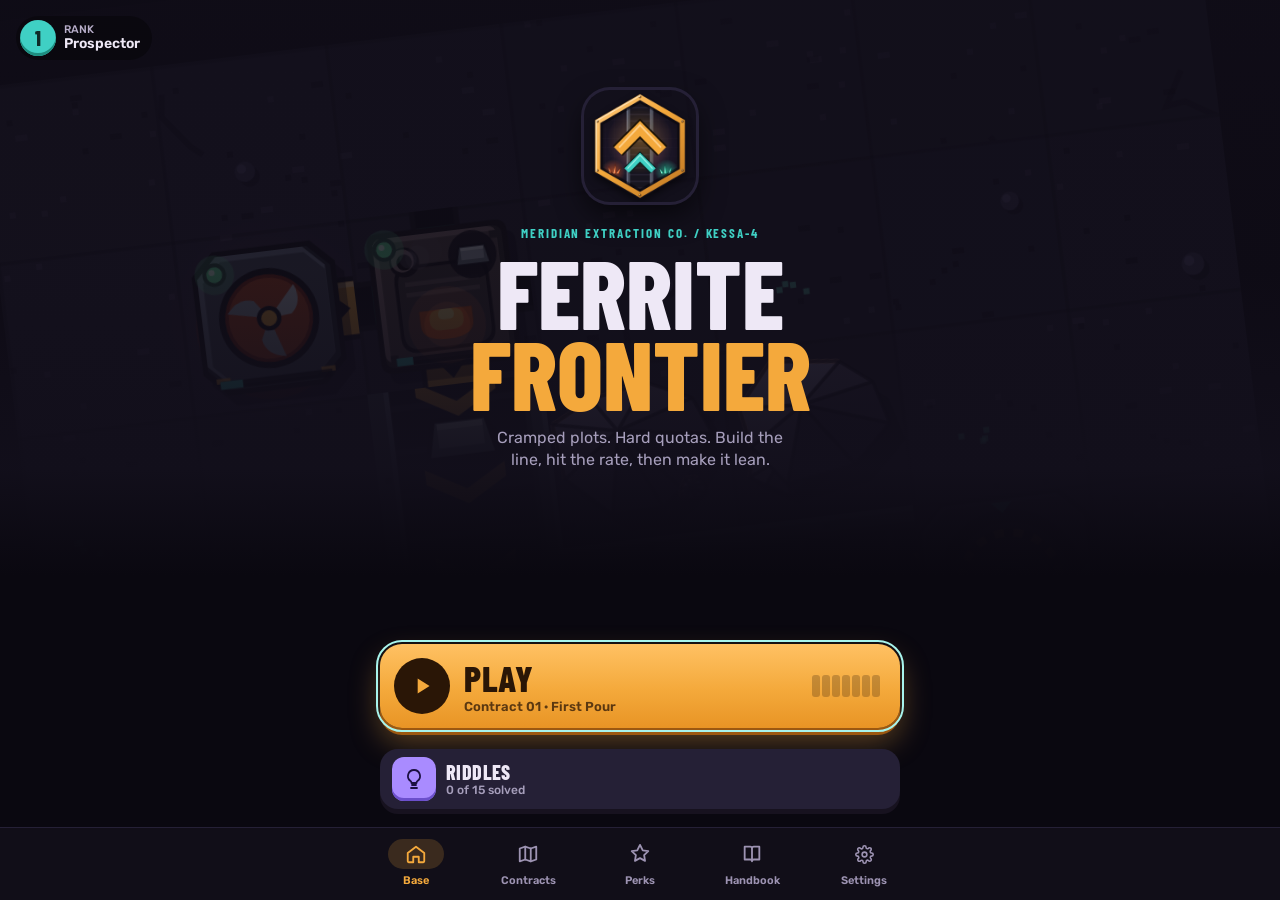
==== commit 0065efb8: "Deploy Ferrite Frontier 4ad3468" ====
--- a/ferrite-frontier/index.html
+++ b/ferrite-frontier/index.html
@@ -67,7 +67,7 @@
   --st-idle: #8a84a0;
   --st-starved: #f4b73c;
   --st-blocked: #ff5b4e;
-  --st-misfed: #ff4f9a;
+  --st-misfed: #ff7ad9;
   --bg-deep: #120f1b;
   --overlay: rgba(7, 5, 12, 0.74);
   --warn: #f4b73c;
@@ -104,7 +104,7 @@
   line-height: 1.4;
   -webkit-font-smoothing: antialiased;
   -webkit-tap-highlight-color: transparent;
-  overflow-x: hidden;
+  overflow-x: hidden; overflow-x: clip;
   min-width: 0;
 }
 button { font: inherit; color: inherit; }
@@ -113,7 +113,7 @@
 :focus-visible { outline: 2px solid var(--teal-2); outline-offset: 2px; }
 .hud-num, .sc-v, .sc-p, .met-v, .met-p, .tt-v, .tt-n, .hud-sub, .score-table, .tool-meta, .ro-rate { font-variant-numeric: tabular-nums; }
 
-.ff-app { min-height: 100vh; min-height: 100dvh; width: 100%; max-width: 100%; overflow-x: hidden; }
+.ff-app { min-height: 100vh; min-height: 100dvh; width: 100%; max-width: 100%; overflow-x: hidden; overflow-x: clip; }
 .ff-noscript { padding: 24px; color: var(--text-2); }
 .screen { width: 100%; }
 
@@ -262,7 +262,7 @@
 .list-screen .bar-h { margin: 0; font-family: var(--font-display); font-weight: 800; font-size: 36px; line-height: 1; letter-spacing: 0.02em; text-transform: uppercase; }
 .list-screen .bar-sub { color: var(--text-3); font-size: 12px; margin-top: 2px; }
 .list-screen .list-intro { font-size: 13px; color: var(--text-3); margin-top: 12px; }
-.map-wrap .banner { height: 136px; margin: 18px 16px 0; border: 0; border-radius: 24px; background: #2a2140; box-shadow: 0 6px 0 var(--lip-dark); }
+.map-wrap .banner { height: 136px; margin: 18px 16px 18px; border: 0; border-radius: 24px; background: #2a2140; box-shadow: 0 6px 0 var(--lip-dark); }
 .banner-canvas { filter: saturate(1.1); }
 .banner::after { content: ''; position: absolute; inset: 0; background: linear-gradient(90deg, rgba(18, 15, 27, 0.72) 0%, rgba(18, 15, 27, 0.25) 70%, rgba(18, 15, 27, 0.05) 100%); pointer-events: none; }
 .banner-body { position: absolute; inset: 0; z-index: 1; display: flex; flex-direction: column; justify-content: flex-end; gap: 4px; padding: 12px 16px 14px; }
@@ -477,7 +477,7 @@
 .hud-issues .bad { color: var(--red); }
 .hud-issues .warn { color: var(--warn); }
 .hud-issues .ok { color: var(--green); }
-.hud-chips { display: flex; flex-wrap: nowrap; align-items: center; gap: 2px; min-width: 0; }
+.hud-chips { display: flex; flex-wrap: wrap; align-items: center; gap: 2px; min-width: 0; }
 .hud-sandbox .hud-chips { justify-content: flex-end; margin-left: auto; }
 .play-screen .hud-chips > * { display: inline-flex; align-items: center; gap: 4px; flex: 0 0 auto; position: relative; height: 24px; min-height: 24px; margin: 0; padding: 0 3px; border: 0; border-radius: 12px; background: var(--bg);
   color: var(--text); font-family: var(--font-ui); font-size: 11px; font-weight: 600; letter-spacing: 0; line-height: 1; white-space: nowrap; }
@@ -495,6 +495,10 @@
 .play-screen .hud-chips .moves-chip.out { color: var(--red-text); background: rgba(255, 90, 106, 0.16); }
 .play-screen .hud-chips .lives-chip { color: var(--red); letter-spacing: 0; font-size: 10px; }
 .play-screen .hud-chips .credits-chip { color: var(--amber-2); }
+/* the credits chip stays a compact 24px pill but is a 44px-tall tap target (#252): the pill is drawn behind, the negative margin keeps the row height */
+.play-screen .hud-chips .credits-chip { height: 44px; min-height: 44px; min-width: 44px; margin: -10px 0; padding: 0 8px; justify-content: center; background: transparent; isolation: isolate; }
+.play-screen .hud-chips .credits-chip::before { content: ""; position: absolute; left: 0; right: 0; top: 10px; bottom: 10px; z-index: -1; border-radius: 12px; background: var(--bg); }
+.play-screen .hud-chips .credits-chip::after { inset: 0; }
 .play-screen .hud-chips .why-btn { color: var(--text-2); }
 .play-screen .hud-chips .why-btn.on { color: var(--red-text); background: rgba(255, 90, 106, 0.16); }
 
@@ -862,88 +866,254 @@
   *, *::before, *::after { animation: none !important; transition: none !important; }
 }
 
-/* ---------- handbook + settings sheets ---------- */
+/* ---- settings, handbook and components (Claude Design) ---- */
+/* Shared components (ds-*): the card, list row, tile, switch, segmented control, slider, chip, chunky button and sheet,
+   as in docs/design/handbook-settings/settings-and-handbook.html. Settings and the Handbook are built from them. */
 .help-btn { font-family: var(--font-display); font-weight: 800; font-size: 18px; }
 .settings-btn svg { width: 19px; height: 19px; }
 .brief-btn .brief-icon { display: none; }
 .brief-btn .brief-icon svg { width: 18px; height: 18px; display: block; }
-.sheet-back { position: fixed; inset: 0; z-index: 40; background: var(--overlay); display: flex; align-items: center; justify-content: center; padding: 24px;
-  animation: fade 0.16s ease-out; }
-.sheet-panel { width: 100%; max-width: 820px; max-height: 100%; display: flex; flex-direction: column; background: var(--panel); border: 1px solid var(--line-2);
-  border-top: 3px solid var(--teal); border-radius: var(--r); box-shadow: 0 12px 40px #000a; animation: pop 0.18s ease-out; }
+.sheet-panel [hidden], .sub-sheet [hidden] { display: none !important; }
+.ds-eye { font-family: var(--font-display); font-weight: 800; text-transform: uppercase; letter-spacing: 0.16em; font-size: 14px; color: var(--teal); line-height: 1; }
+.ds-eye.small { font-size: 13px; }
+.ds-eye.ds-red, .ds-red { color: #ff8a96; }
+.ds-disp { font-family: var(--font-display); font-weight: 800; text-transform: uppercase; letter-spacing: 0.01em; line-height: 1; }
+.ds-mono { font-family: var(--font-mono); font-weight: 600; }
+.ds-muted { color: #a9a2c0; }
+.ds-grow { flex: 1; min-width: 0; }
+.ds-ic { display: flex; flex: none; }
+.ds-card { background: var(--panel); border-radius: 20px; box-shadow: 0 4px 0 #0e0b16; overflow: hidden; }
+.ds-card.pad { padding: 14px; }
+.ds-card.danger { background: #2a1c2c; box-shadow: 0 4px 0 #0e0b16, inset 0 0 0 1.5px #5c2635; }
+.ds-card.ds-flat, .ds-row.ds-flat { background: var(--panel-2); box-shadow: none; }
+.ds-row { display: flex; align-items: center; gap: 14px; min-height: 60px; padding: 10px 16px; width: 100%; background: none; border: 0; text-align: left; text-decoration: none; color: var(--text); font: inherit; cursor: pointer; -webkit-tap-highlight-color: transparent; }
+.ds-row + .ds-row, .ds-rowsep { border-top: 1px solid #2f2846; }
+a.ds-row:active, button.ds-row:active { background: rgba(255, 255, 255, 0.04); }
+.ds-row-flat { min-height: 48px; padding-bottom: 0; }
+.ds-rt { display: block; font-size: 16px; font-weight: 600; line-height: 1.2; }
+.ds-rs { display: block; font-size: 13px; color: #a9a2c0; line-height: 1.35; margin-top: 2px; }
+.ds-chev { display: flex; flex: none; color: #6e6787; align-self: center; }
+.ds-chev.ds-red { color: #ff8a96; }
+.ds-lbl { padding: 0 6px 8px; display: flex; align-items: center; justify-content: space-between; }
+.ds-lbl .count { font-size: 13px; }
+.ds-tile { width: 40px; height: 40px; border-radius: 12px; display: flex; align-items: center; justify-content: center; flex: none; box-shadow: 0 3px 0 rgba(0, 0, 0, 0.35); }
+.t-amber { background: var(--amber); color: #2a1606; }
+.t-teal { background: var(--teal); color: #062621; }
+.t-violet { background: var(--violet); color: #1c1238; }
+.t-red { background: var(--red); color: #2a0509; }
+.t-raised { background: var(--panel-2); color: #cfc8e6; }
+.ds-ib { width: 48px; height: 48px; border-radius: 16px; border: 0; background: var(--panel); color: #cfc8e6; display: flex; align-items: center; justify-content: center; box-shadow: 0 4px 0 #0e0b16; flex: none; cursor: pointer; padding: 0; font: inherit; }
+.ds-ib.small { width: 40px; height: 40px; border-radius: 12px; background: var(--panel-2); box-shadow: none; }
+.ds-ib.dark { background: var(--panel-2); }
+.ds-ib.flip { transform: scaleX(-1); }
+.ds-ib:disabled { opacity: 0.35; cursor: default; }
+.ds-ib:active:not(:disabled) { transform: translateY(2px); box-shadow: 0 2px 0 #0e0b16; }
+.ds-ib.flip:active:not(:disabled) { transform: scaleX(-1) translateY(2px); }
+/* switch: a real checkbox under a drawn track (amber on, with a check mark) */
+.ds-sw { position: relative; flex: none; width: 52px; height: 32px; display: block; cursor: pointer; }
+.ds-sw input { position: absolute; inset: 0; width: 100%; height: 100%; margin: 0; opacity: 0; cursor: pointer; z-index: 1; }
+.ds-sw-track { position: absolute; inset: 0; border-radius: 16px; border: 2px solid #6e6787; background: var(--panel-2); transition: background 0.15s, border-color 0.15s; }
+.ds-sw-track i { position: absolute; top: 6px; left: 6px; width: 16px; height: 16px; border-radius: 8px; background: #8c84a6; transition: all 0.15s; display: flex; align-items: center; justify-content: center; }
+.ds-sw-track svg { display: none; }
+.ds-sw input:checked + .ds-sw-track { background: var(--amber); border-color: var(--amber); box-shadow: inset 0 -3px 0 #c77f1c; }
+.ds-sw input:checked + .ds-sw-track i { top: 2px; left: 22px; width: 24px; height: 24px; border-radius: 12px; background: #2a1606; color: var(--amber); }
+.ds-sw input:checked + .ds-sw-track svg { display: block; }
+.ds-sw input:focus-visible + .ds-sw-track { outline: 2px solid var(--teal); outline-offset: 2px; }
+/* segmented control */
+.ds-seg { display: flex; background: var(--bg); border-radius: 16px; padding: 4px; gap: 4px; }
+.ds-seg-b { flex: 1; height: 44px; border: 0; border-radius: 12px; background: none; color: #a9a2c0; font: 600 14px var(--font-ui); display: flex; align-items: center; justify-content: center; gap: 6px; text-decoration: none; cursor: pointer; padding: 0; -webkit-tap-highlight-color: transparent; }
+.ds-seg-b.on { background: var(--panel-2); color: var(--amber); box-shadow: 0 3px 0 #0e0b16; }
+/* slider: notched track, amber fill, a chunky thumb; the real range input sits invisibly on top */
+.ds-slider { display: flex; align-items: center; gap: 12px; padding: 4px 16px 14px 70px; }
+.ds-sl { position: relative; height: 36px; flex: 1; min-width: 0; }
+.ds-sl .ds-tr { position: absolute; left: 0; right: 0; top: 12px; height: 12px; border-radius: 6px; background: var(--bg); box-shadow: inset 0 2px 0 #0b0910;
+  background-image: repeating-linear-gradient(90deg, transparent 0 calc(10% - 2px), var(--panel-2) calc(10% - 2px) 10%); }
+.ds-sl .ds-fi { position: absolute; left: 0; top: 12px; height: 12px; border-radius: 6px; background: var(--amber); box-shadow: inset 0 -3px 0 #c77f1c; }
+.ds-sl .ds-th { position: absolute; top: 2px; width: 30px; height: 30px; border-radius: 15px; background: linear-gradient(var(--amber-light), var(--amber)); box-shadow: 0 4px 0 var(--amber-lip); display: flex; align-items: center; justify-content: center; gap: 3px; pointer-events: none; }
+.ds-sl .ds-th i { width: 2px; height: 10px; border-radius: 1px; background: #8a5512; }
+.ds-sl input { position: absolute; inset: 0; width: 100%; height: 100%; opacity: 0; margin: 0; cursor: pointer; touch-action: pan-y; }
+.ds-val { width: 48px; text-align: right; font-size: 14px; color: var(--text); flex: none; }
+.dim { opacity: 0.38; pointer-events: none; }
+/* chip */
+.ds-chip { display: inline-flex; align-items: center; gap: 5px; height: 26px; padding: 0 9px; border-radius: 13px; background: var(--bg); font-family: var(--font-mono); font-weight: 600; font-size: 12.5px; color: var(--text); white-space: nowrap; }
+.ds-chip b { font-family: var(--font-ui); font-weight: 500; font-size: 11.5px; color: #a9a2c0; }
+.ds-chip.cost { border: 1.5px solid #2e6e66; }
+.ds-chip.pow svg { color: var(--amber); }
+.ds-chip.spd svg { color: var(--teal); }
+.ds-chip.big { height: 30px; padding: 0 11px; font-size: 14px; }
+.ds-chip.small { height: 24px; font-size: 12px; }
+.ds-diamond { width: 9px; height: 9px; background: var(--amber); transform: rotate(45deg); flex: none; margin: 0 2px; }
+.ds-chips { display: flex; gap: 6px; flex-wrap: wrap; margin-top: 8px; }
+/* chunky buttons */
+.ds-btn { display: flex; align-items: center; justify-content: center; gap: 10px; height: 56px; border-radius: 18px; border: 0; font-family: var(--font-display); font-weight: 800; font-size: 22px; text-transform: uppercase; letter-spacing: 0.02em; width: 100%; text-decoration: none; cursor: pointer; padding: 0; -webkit-tap-highlight-color: transparent; }
+.ds-btn.small { height: 44px; width: auto; flex: 1; padding: 0 18px; font-size: 19px; }
+.ds-btn.ds-done { width: auto; flex: none; height: 44px; padding: 0 18px; font-size: 19px; }
+.ds-btn:disabled { opacity: 0.45; cursor: default; }
+.b-amber { background: linear-gradient(var(--amber-light), var(--amber) 55%, var(--amber-deep)); color: #2a1606; box-shadow: 0 6px 0 #a8661a; }
+.b-red { background: linear-gradient(#ff7b88, var(--red)); color: #2a0509; box-shadow: 0 6px 0 #a62c3a; }
+.b-raised { background: var(--panel-2); color: var(--text); box-shadow: 0 6px 0 #110d1b; border: 1.5px solid #3d3456; }
+.ds-btn.small, .ds-btn.ds-done { box-shadow: 0 4px 0 #110d1b; }
+.ds-btn.small.b-red { box-shadow: 0 4px 0 #a62c3a; }
+.ds-btn:active:not(:disabled) { transform: translateY(3px); }
+.ds-link { background: none; border: 0; color: #cfc8e6; font: 600 17px var(--font-ui); padding: 10px 4px; cursor: pointer; }
+/* sheets: the overlay panel, and the bottom sheets that open inside it */
+.sheet-back { position: fixed; inset: 0; z-index: 40; background: var(--overlay); display: flex; align-items: center; justify-content: center; padding: 24px; animation: fade 0.16s ease-out; }
+.sheet-panel { position: relative; width: 100%; max-width: 820px; max-height: 100%; display: flex; flex-direction: column; background: var(--bg); border: 1px solid var(--line-2); border-radius: 24px; box-shadow: 0 12px 40px #000a; overflow: hidden; animation: pop 0.18s ease-out; font-family: var(--font-ui); }
 .sheet-settings { max-width: 520px; }
-.sheet-head { display: flex; align-items: flex-start; justify-content: space-between; gap: 12px; padding: 14px 18px 10px; border-bottom: 1px solid var(--line); }
-.sheet-head h2 { margin: 2px 0 0; font-family: var(--font-display); font-weight: 800; font-size: 28px; text-transform: uppercase; letter-spacing: 0.06em; }
-.sheet-close { width: 44px; height: 44px; border: 0; border-radius: 6px; background: transparent; color: var(--text-2); font-size: 28px; line-height: 1; cursor: pointer; flex-shrink: 0; }
-.sheet-close:hover { background: var(--panel-2); color: var(--text); }
-.sheet-body { overflow-y: auto; overscroll-behavior: contain; padding: 6px 18px 20px; -webkit-overflow-scrolling: touch; }
-.sheet-body h3 { font-family: var(--font-display); font-weight: 800; font-size: 20px; text-transform: uppercase; letter-spacing: 0.08em; color: var(--teal-2); margin: 18px 0 8px; }
-.sheet-body h4 { font-family: var(--font-display); font-weight: 600; font-size: 16px; text-transform: uppercase; letter-spacing: 0.08em; margin: 4px 0 6px; color: var(--text); }
-.sheet-body p { color: var(--text-2); margin: 6px 0; max-width: 72ch; }
-.hb-tabs { display: flex; gap: 6px; margin: 0 0 12px; }
-.hb-tab { flex: 1; min-height: 40px; background: var(--bg-2); color: var(--text-2); border: 1px solid var(--line); border-radius: var(--r); font: inherit; font-weight: 600; cursor: pointer; }
-.hb-tab.on { color: var(--text); border-color: var(--amber-2); }
-.cx-grid { display: grid; grid-template-columns: repeat(auto-fill, minmax(min(100%, 340px), 1fr)); gap: 8px; margin-bottom: 12px; }
-.cx-card { display: flex; gap: 10px; align-items: flex-start; padding: 8px 10px; background: var(--bg-2); border: 1px solid var(--line); border-radius: var(--r); min-width: 0; }
-.cx-card .hb-text { min-width: 0; flex: 1; }
-.cx-line { display: flex; flex-wrap: wrap; align-items: center; gap: 2px 8px; font-size: 13px; }
-.cx-rate { font-family: var(--font-mono); font-size: 12px; color: var(--text-2); font-variant-numeric: tabular-nums; overflow-wrap: anywhere; }
-.cx-used { font-size: 12.5px; color: var(--text-3); }
-.hb-buildings { display: grid; grid-template-columns: repeat(auto-fill, minmax(min(100%, 340px), 1fr)); gap: 8px; }
-.hb-building { display: flex; gap: 10px; align-items: flex-start; padding: 8px 10px; background: var(--bg-2); border: 1px solid var(--line); border-radius: var(--r); }
+.sheet-head { display: flex; align-items: flex-end; justify-content: space-between; gap: 12px; padding: 24px 20px 12px; flex: none; }
+.sheet-head h2 { margin: 8px 0 0; font-size: 40px; }
+.sheet-actions { display: flex; align-items: center; gap: 10px; flex: none; }
+.sheet-body { flex: 1; min-height: 0; overflow-y: auto; overscroll-behavior: contain; padding: 4px 16px 28px; -webkit-overflow-scrolling: touch; }
+.sheet-handbook .sheet-body { overflow: hidden; padding: 0; display: flex; flex-direction: column; }
+.ds-handle { width: 44px; height: 5px; border-radius: 3px; background: #5a5078; margin: 10px auto 0; flex: none; }
+.settings { display: flex; flex-direction: column; gap: 18px; }
+.settings .ds-danger-zone { margin-top: 10px; }
+.settings .plot-settings .confirm { margin-top: 10px; }
+.ds-motion { padding: 14px 16px 16px; }
+.ds-motion-head { display: flex; align-items: center; gap: 14px; margin-bottom: 12px; }
+.sub-back { position: absolute; inset: 0; z-index: 5; background: rgba(8, 6, 14, 0.72); display: flex; align-items: flex-end; justify-content: center; animation: fade 0.16s ease-out; }
+.sub-sheet { position: relative; width: 100%; max-width: 520px; margin-top: 70px; max-height: calc(100% - 70px); display: flex; flex-direction: column; background: #241e36; border-radius: 28px 28px 0 0; box-shadow: 0 -10px 40px rgba(0, 0, 0, 0.5); animation: pop 0.18s ease-out; }
+.sub-scroll { overflow-y: auto; overscroll-behavior: contain; min-height: 0; padding: 74px 20px calc(18px + env(safe-area-inset-bottom, 0px)); }
+.sub-sheet h2 { margin: 10px 0 0; font-size: 40px; }
+.ds-badge { position: absolute; left: 50%; top: -60px; transform: translateX(-50%); width: 120px; height: 120px; border-radius: 60px; background: #241e36; display: flex; align-items: center; justify-content: center; }
+.ds-badge-in { width: 96px; height: 96px; border-radius: 48px; display: flex; align-items: center; justify-content: center; }
+.ds-badge-in.teal { background: linear-gradient(#5fe6d2, var(--teal)); color: #062621; box-shadow: 0 6px 0 var(--teal-lip); }
+.ds-badge-in.red { background: linear-gradient(#ff7b88, var(--red)); color: #2a0509; box-shadow: 0 6px 0 #a62c3a; }
+.ds-badge-in.plain { background: var(--panel-2); border-radius: 28px; box-shadow: 0 6px 0 #0e0b16; }
+.ds-center { text-align: center; }
+.ds-lead { margin: 10px 8px 0; font-size: 15px; line-height: 1.45; }
+.ds-lead.left { text-align: left; margin: 14px 4px 0; font-size: 14.5px; }
+.ds-sub-foot { display: flex; justify-content: flex-end; margin-top: 16px; }
+.ds-sub-foot.between { justify-content: space-between; align-items: center; margin-top: 18px; }
+.ds-steps { display: flex; gap: 10px; }
+.ds-well { margin-top: 20px; margin-bottom: 14px; background: var(--bg); border-radius: 18px; padding: 12px 14px; box-shadow: inset 0 2px 0 #0b0910; }
+.ds-code { display: block; width: 100%; background: none; border: 0; outline: none; resize: none; padding: 0; color: var(--teal); font-family: var(--font-mono); font-weight: 600; font-size: 14px; letter-spacing: 0.04em; line-height: 1.4; word-break: break-all; }
+.ds-divider { display: flex; align-items: center; gap: 12px; margin: 26px 0 14px; }
+.ds-divider > span:first-child, .ds-divider > span:last-child { flex: 1; height: 1px; background: #3a3252; }
+.ds-fieldlabel { margin: 0 0 6px 4px; color: #cfc8e6; font-weight: 500; }
+.ds-pasterow { display: flex; gap: 10px; }
+.ds-field { flex: 1; min-width: 0; height: 52px; border-radius: 16px; background: var(--bg); border: 1.5px solid #3d3456; display: flex; align-items: center; padding: 0 6px 0 14px; }
+.ds-paste { flex: 1; min-width: 0; height: 100%; background: none; border: 0; outline: none; color: var(--text); font-family: var(--font-mono); font-weight: 500; font-size: 16px; }
+.ds-restore { width: 112px; height: 52px; font-size: 19px; flex: none; box-shadow: 0 5px 0 #110d1b; }
+.ds-error { color: #ffc4be; margin: 8px 4px 0; }
+.ds-warnline { display: flex; gap: 6px; align-items: center; margin: 10px 4px 0; }
+.ds-warn-ic { color: var(--amber-light); display: flex; flex: none; }
+.set-confirm { margin-top: 12px; padding: 12px 14px; border: 1.5px solid #5c2635; border-radius: 14px; background: rgba(255, 90, 106, 0.1); color: #ffc4be; font-size: 13.5px; line-height: 1.4; }
+.set-confirm-actions { display: flex; gap: 10px; margin-top: 10px; }
+.sub-sheet .ds-row.ds-card { margin-top: 20px; }
+.ds-hold { position: relative; overflow: hidden; margin-top: 22px; user-select: none; -webkit-user-select: none; touch-action: none; -webkit-touch-callout: none; }
+.ds-hold-fill { position: absolute; left: 0; top: 0; bottom: 0; width: 0; background: rgba(42, 5, 9, 0.22); pointer-events: none; }
+.ds-hold-label { position: relative; display: flex; align-items: center; gap: 10px; pointer-events: none; }
+.ds-hold.holding { transform: translateY(3px); box-shadow: 0 3px 0 #a62c3a; }
+.sub-sheet .ds-hold + .ds-rs { margin: 12px 0 0; }
+.sub-sheet .ds-btn.b-raised:not(.ds-hold):not(.ds-restore) { margin-top: 16px; }
+/* a building opened from the Handbook: stat tiles and an in/out picture */
+.ds-stats { display: grid; grid-template-columns: repeat(3, minmax(0, 1fr)); gap: 8px; margin-top: 18px; }
+.ds-stat { background: var(--bg); border-radius: 16px; padding: 10px 12px; min-width: 0; }
+.ds-stat-k { font-size: 11px; font-weight: 600; color: #a9a2c0; text-transform: uppercase; letter-spacing: 0.04em; white-space: nowrap; }
+.ds-stat-v { display: flex; flex-wrap: wrap; align-items: baseline; font-size: 24px; margin-top: 4px; }
+.ds-stat-v.long { font-size: 18px; line-height: 1.5; }
+.ds-stat-v span { font-size: 13px; color: #a9a2c0; margin-left: 3px; }
+.ds-flowcard { margin-top: 14px; padding: 14px; display: flex; gap: 16px; align-items: center; }
+.ds-flow { display: grid; grid-template-columns: repeat(3, minmax(0, 1fr)); gap: 6px; width: 150px; flex: none; }
+.ds-fcell { aspect-ratio: 1; border-radius: 12px; background: #1c1729; display: flex; align-items: center; justify-content: center; position: relative; }
+.ds-fcell.mid { background: #3a3054; }
+.ds-flow-in { display: flex; color: #cfc8e6; }
+.ds-flow-in.in-left { transform: rotate(90deg); }
+.ds-flow-in.in-right { transform: rotate(-90deg); }
+.ds-flow-out { width: 26px; height: 26px; border-radius: 13px; background: var(--amber); color: var(--bg); display: flex; align-items: center; justify-content: center; font-family: var(--font-mono); font-weight: 600; font-size: 13px; }
+.ds-flow-out.later { background: var(--teal); }
+.ds-flowtext { display: flex; flex-direction: column; gap: 10px; font-size: 14px; line-height: 1.35; min-width: 0; }
+.ds-key { margin: 0 0 2px; font-weight: 600; text-transform: uppercase; letter-spacing: 0.06em; font-size: 11px; }
+/* handbook */
+.handbook-wrap { display: flex; flex-direction: column; flex: 1; min-height: 0; }
+.hb-sticky { flex: none; padding: 4px 20px 0; }
+.hb-sticky .ds-seg-b svg { flex: none; }
+.hb-search { display: flex; align-items: center; gap: 10px; height: 48px; margin-top: 12px; padding: 0 14px; border-radius: 16px; background: var(--panel); border: 1.5px solid #3d3456; }
+.hb-search-input { flex: 1; min-width: 0; height: 100%; background: none; border: 0; outline: none; color: var(--text); font: 500 16px var(--font-ui); }
+.hb-jumps { display: flex; gap: 8px; margin: 12px -20px 0; padding: 0 20px 12px; overflow-x: auto; scrollbar-width: none; }
+.hb-jumps::-webkit-scrollbar { display: none; }
+.ds-jump { flex: none; height: 34px; padding: 0 14px; border-radius: 17px; border: 1.5px solid #2f2846; background: #1e1930; color: #cfc8e6; font: 600 13.5px var(--font-ui); cursor: pointer; }
+.ds-jump.on { background: #3a2a14; color: var(--amber); border-color: #6b4a1e; }
+.hb-count { display: flex; align-items: center; gap: 12px; padding: 14px 2px 12px; }
+.hb-count-bar { flex: 1; height: 10px; border-radius: 5px; background: var(--panel); overflow: hidden; }
+.hb-count-bar span { display: block; height: 100%; background: var(--teal); border-radius: 5px; }
+.hb-count-text { font-size: 13px; color: var(--teal); flex: none; }
+.hb-scroll { flex: 1; min-height: 0; overflow-y: auto; overscroll-behavior: contain; padding: 4px 16px 24px; -webkit-overflow-scrolling: touch; position: relative; }
+.handbook section + section { margin-top: 22px; }
+.hb-group + .hb-group { margin-top: 18px; }
+.hb-lead { margin: 0 6px 12px; font-size: 14px; line-height: 1.45; }
+.hb-para { margin: 14px 6px 0; font-size: 14px; line-height: 1.45; color: #a9a2c0; }
+.hb-later { margin: 10px 6px 0; font-size: 13px; color: var(--text-3); }
+.hb-later b { color: var(--text-2); }
+.hb-none { margin: 24px 6px; text-align: center; }
+.ds-row.hb-b { align-items: flex-start; padding: 14px 14px 14px 12px; }
+.ds-row.hb-b .ds-chev { align-self: center; }
+.hb-b-ico { width: 56px; height: 56px; border-radius: 16px; background: var(--bg); display: flex; align-items: center; justify-content: center; flex: none; }
 .hb-icon { flex-shrink: 0; }
-.hb-text p { margin: 2px 0 0; font-size: 13.5px; }
-.hb-name { display: flex; flex-wrap: wrap; align-items: baseline; justify-content: space-between; gap: 2px 10px; font-weight: 600; }
-.hb-stats { font-family: var(--font-mono); font-size: 12px; color: var(--text-2); font-variant-numeric: tabular-nums; }
-.hb-later { font-size: 13px; color: var(--text-3); }
-.hb-later b { color: var(--text-2); }
-.hb-note { font-size: 13px; }
-.hb-table-wrap { overflow-x: auto; }
-.hb-table { width: 100%; border-collapse: collapse; font-size: 13px; }
-.hb-table th, .hb-table td { text-align: left; padding: 6px 8px; border-bottom: 1px solid var(--line); vertical-align: middle; }
-.hb-table thead th { font-size: 11px; color: var(--text-3); text-transform: uppercase; letter-spacing: 0.08em; font-weight: 600; }
-.hb-recipe { white-space: nowrap; }
 .hb-line { display: inline-flex; align-items: center; gap: 2px; font-family: var(--font-mono); margin-right: 8px; }
-.hb-rname { font-weight: 600; }
-.hb-rate, .hb-time { font-family: var(--font-mono); font-variant-numeric: tabular-nums; color: var(--text-2); }
-.hb-lamps { list-style: none; padding: 0; margin: 4px 0 8px; display: grid; gap: 4px; }
-.hb-lamps li { color: var(--text-2); }
-.hb-lamps b { color: var(--text); }
-.hb-lamp { display: inline-block; width: 10px; height: 10px; border-radius: 50%; margin-right: 8px; vertical-align: middle; box-shadow: 0 0 6px currentColor; }
-.hb-controls { display: grid; grid-template-columns: repeat(auto-fit, minmax(min(100%, 230px), 1fr)); gap: 12px; }
-.hb-keys { width: 100%; border-collapse: collapse; font-size: 13px; }
-.hb-keys th { text-align: left; padding: 4px 8px 4px 0; font-family: var(--font-mono); font-weight: 500; color: var(--amber-2); white-space: nowrap; vertical-align: top; }
-.hb-keys td { padding: 4px 0; color: var(--text-2); }
-.set-group { border-bottom: 1px solid var(--line); padding-bottom: 10px; }
-.set-group:last-child { border-bottom: 0; }
-.set-row { display: flex; align-items: center; justify-content: space-between; gap: 12px; padding: 8px 0; min-height: 44px; cursor: pointer; }
-.set-label { display: flex; flex-direction: column; color: var(--text); }
-.set-label small { color: var(--text-3); font-size: 12px; }
-.set-control { display: flex; align-items: center; gap: 10px; flex-shrink: 0; }
-.set-control input[type="range"] { width: 160px; accent-color: var(--amber); }
-.set-control input[type="checkbox"] { width: 22px; height: 22px; accent-color: var(--amber); }
-.set-control select { background: var(--bg-2); color: var(--text); border: 1px solid var(--line-2); border-radius: 4px; padding: 6px 8px; font: inherit; min-height: 36px; }
-.set-value { font-family: var(--font-mono); width: 44px; text-align: right; color: var(--text-2); font-variant-numeric: tabular-nums; }
-.set-note { font-size: 13px; }
-.set-error { color: #ffc4be; }
-.set-code { display: block; width: 100%; box-sizing: border-box; margin: 8px 0; background: var(--bg-2); color: var(--text); border: 1px solid var(--line-2); border-radius: 4px; padding: 6px 8px; font-family: var(--font-mono); font-size: 12px; resize: vertical; word-break: break-all; }
-.save-code .btn { margin-right: 8px; }
-.set-confirm { display: flex; flex-wrap: wrap; align-items: center; gap: 8px; padding: 8px 10px; border: 1px solid var(--red); border-radius: var(--r); background: rgba(255, 91, 78, 0.08); color: #ffc4be; }
+.hb-recipe-line { display: flex; align-items: center; flex-wrap: wrap; gap: 2px 0; }
+.hb-rate { font-family: var(--font-mono); font-size: 12px; font-variant-numeric: tabular-nums; overflow-wrap: anywhere; }
+.hb-machine { position: relative; width: 52px; height: 52px; border-radius: 14px; background: var(--bg); display: flex; align-items: center; justify-content: center; flex: none; }
+.hb-lamp-badge { position: absolute; right: -5px; top: -5px; width: 24px; height: 24px; border-radius: 12px; background: var(--panel); display: flex; align-items: center; justify-content: center; }
+.hb-score-row { display: flex; gap: 12px; align-items: center; }
+.hb-score-row + .hb-score-row { margin-top: 14px; }
+.hb-score-row .par { font-size: 13px; }
+.ds-medals { display: grid; grid-template-columns: repeat(3, minmax(0, 1fr)); gap: 8px; margin-top: 14px; }
+.ds-medal { background: var(--bg); border-radius: 16px; padding: 12px 10px; text-align: center; }
+.ds-medal-dot { width: 46px; height: 46px; border-radius: 23px; margin: 0 auto; color: var(--bg); display: flex; align-items: center; justify-content: center; box-shadow: 0 4px 0 rgba(0, 0, 0, 0.4); }
+.ds-medal .ds-disp { font-size: 18px; margin-top: 10px; }
+.ds-medal .ds-rs { font-size: 12px; }
+.hb-controls { display: flex; flex-direction: column; gap: 16px; }
+.hb-controls h4 { margin: 0 0 8px 6px; }
+.ds-row.hb-c { padding: 10px 14px 10px 10px; }
+.hb-ill { flex: none; width: 64px; height: 64px; display: flex; align-items: center; justify-content: center; }
+.hb-mini { display: block; }
+.hb-btn-ill { width: 64px; height: 64px; border-radius: 14px; background: var(--bg); display: flex; align-items: center; justify-content: center; gap: 4px; color: #cfc8e6; }
+.hb-btn-ill > svg { box-sizing: border-box; width: 44px; height: 44px; padding: 10px; border-radius: 22px; background: var(--panel-2); box-shadow: 0 4px 0 #0b0910; }
+.hb-btn-ill.teal > svg { background: #173b38; color: var(--teal); }
+.hb-btn-ill.amber > svg { color: var(--amber); }
+.hb-btn-ill.pair > span { display: flex; }
+.hb-btn-ill.pair > span > svg { width: 22px; height: 22px; padding: 0; background: none; box-shadow: none; }
+.hb-keys { width: 100%; border-collapse: collapse; font-size: 13.5px; }
+.hb-keys th { text-align: left; padding: 5px 10px 5px 0; font-family: var(--font-mono); font-weight: 500; color: var(--amber-2); white-space: nowrap; vertical-align: top; }
+.hb-keys td { padding: 5px 0; color: var(--text-2); }
+/* codex */
+.cx-grid { display: grid; grid-template-columns: repeat(2, minmax(0, 1fr)); gap: 10px; margin-bottom: 8px; }
+.cx-card { display: block; background: var(--panel); border-radius: 18px; padding: 12px; box-shadow: 0 4px 0 #0e0b16; min-width: 0; }
+.cx-top { display: flex; justify-content: space-between; align-items: flex-start; gap: 6px; }
+.cx-ico { width: 44px; height: 44px; border-radius: 12px; background: var(--bg); display: flex; align-items: center; justify-content: center; flex: none; }
+.cx-card .hb-name { font-size: 15px; font-weight: 600; margin-top: 10px; overflow-wrap: anywhere; }
+.cx-line { margin-top: 6px; font-size: 13px; min-width: 0; }
+.cx-line .hb-line { display: flex; flex-wrap: wrap; font-size: 13px; color: #cfc8e6; margin-right: 0; }
+.cx-rate { display: block; font-family: var(--font-mono); font-size: 12px; color: #cfc8e6; font-variant-numeric: tabular-nums; overflow-wrap: anywhere; margin-top: 2px; }
+.cx-where { display: block; font-size: 12px; color: #a9a2c0; margin-top: 2px; overflow-wrap: anywhere; }
+.cx-used { font-size: 12px; color: var(--text-3); margin-top: 6px; }
+.cx-card.machine .cx-rate { margin-top: 4px; }
+.cx-lock { display: block; border-radius: 18px; padding: 12px; border: 1.5px dashed #3d3456; min-height: 130px; min-width: 0; }
+.cx-lock-ico { width: 44px; height: 44px; border-radius: 12px; background: #1c1729; display: flex; align-items: center; justify-content: center; color: #5a5078; }
+.cx-lock-name { display: block; font-size: 15px; margin-top: 10px; color: #5a5078; letter-spacing: 0.2em; }
+.cx-lock .ds-rs { font-size: 12px; margin-top: 4px; color: #6e6787; }
 /* own animations respect the motion setting (device or Settings) */
 .reduce-motion *, .reduce-motion *::before, .reduce-motion *::after { animation: none !important; transition: none !important; }
+@media (min-width: 641px) and (min-height: 521px) {
+  .sub-back { align-items: center; }
+  .sub-sheet { border-radius: 28px; margin-top: 70px; margin-bottom: 20px; }
+  .cx-grid { grid-template-columns: repeat(auto-fill, minmax(200px, 1fr)); }
+}
 @media (max-width: 640px), (max-height: 520px) {
   .sheet-back { padding: 0; align-items: stretch; }
-  .sheet-panel { max-width: none; border-radius: 0; border: 0; border-top: 3px solid var(--teal);
-    padding-top: env(safe-area-inset-top, 0px); padding-bottom: env(safe-area-inset-bottom, 0px); }
-  .sheet-head { padding: 10px 14px 8px; }
-  .sheet-head h2 { font-size: 24px; }
-  .sheet-body { padding: 4px 14px 24px; }
-  .set-control input[type="range"] { width: 120px; }
-  .hb-table thead { display: none; }
-  .hb-table tr { display: grid; grid-template-columns: 1fr auto; padding: 6px 0; border-bottom: 1px solid var(--line); }
-  .hb-table td { border: 0; padding: 1px 0; }
-  .hb-table td.hb-rate { grid-column: 1 / -1; }
+  .sheet-back.with-nav { bottom: calc(74px + env(safe-area-inset-bottom, 0px)); }
+  .sheet-panel { max-width: none; max-height: none; border-radius: 0; border: 0; box-shadow: none; padding-top: env(safe-area-inset-top, 0px); }
+  .sheet-back:not(.with-nav) .sheet-body { padding-bottom: calc(28px + env(safe-area-inset-bottom, 0px)); }
+  .sheet-back.as-sheet { align-items: flex-end; background: rgba(8, 6, 14, 0.72); }
+  .sheet-panel.as-sheet { height: calc(100% - 92px); border-radius: 28px 28px 0 0; background: #241e36; padding-top: 0; box-shadow: 0 -10px 40px rgba(0, 0, 0, 0.5); }
+  .sheet-panel.as-sheet .sheet-head { padding-top: 14px; }
+  .sheet-panel.as-sheet .sheet-head h2 { font-size: 36px; }
+  .sheet-head { padding: 24px 20px 12px; }
+  .sub-sheet { max-width: none; }
 }
+@media (max-height: 520px) { .sheet-panel.as-sheet { height: calc(100% - 20px); } }
 
 /* wide but short windows (e.g. 1024x600): sidebar layout with the compact HUD stacked, brief beside the sidebar */
 @media (min-width: 900px) and (max-height: 680px) {
@@ -1022,16 +1192,24 @@
 
 /* ---------- contract map (#206): act tabs, a winding path of nodes, side diamonds, gate card ---------- */
 .map-screen { isolation: isolate; background: var(--bg-2); }
-.map-bg { position: fixed; inset: 0; width: 100%; height: 100%; z-index: -1; display: block; background: linear-gradient(#241b3a, #15111f); pointer-events: none; }
-.act-tabs { display: flex; gap: 8px; margin: 12px 0 0; padding: 4px 16px; overflow-x: auto; scrollbar-width: none; -webkit-overflow-scrolling: touch; }
-.act-tabs::-webkit-scrollbar { display: none; }
-.act-tab { flex: none; display: inline-flex; align-items: center; gap: 8px; min-height: 44px; padding: 0 14px 0 8px; border: 0; border-radius: 22px; background: rgba(0, 0, 0, 0.38); color: var(--text-2); font-family: var(--font-ui); font-weight: 600; font-size: 13px; cursor: pointer; }
-.act-tab .at-num { display: inline-flex; align-items: center; justify-content: center; min-width: 30px; height: 30px; padding: 0 6px; border-radius: 15px; background: rgba(255, 255, 255, 0.1); font-family: var(--font-display); font-weight: 800; font-size: 16px; letter-spacing: 0.04em; color: var(--text); }
-.act-tab.active { background: rgba(244, 169, 59, 0.2); color: var(--amber-2); box-shadow: inset 0 0 0 1.5px rgba(244, 169, 59, 0.7); }
-.act-tab.active .at-num { background: var(--amber); color: var(--amber-ink); }
-.act-tab.locked { opacity: 0.55; }
-.act-tab .at-lock { display: inline-flex; color: var(--text-3); }
-.map-wrap { max-width: 520px; margin: 0 auto; touch-action: pan-y; }
+/* one continuous scroll (#263): sections stacked with Act I at the bottom, a backdrop layer behind each, a sticky title for the act in view */
+.map-wrap { position: relative; isolation: isolate; display: flex; flex-direction: column-reverse; touch-action: pan-y; overflow-x: clip; }
+.map-act { position: relative; }
+.map-col { position: relative; z-index: 100; display: flex; flex-direction: column-reverse; max-width: 520px; margin: 0 auto; }
+.map-probe { position: absolute; left: 0; right: 0; top: 0; visibility: hidden; pointer-events: none; }
+.act-bg { position: absolute; left: 0; right: 0; top: 0; bottom: -300px; pointer-events: none; background: linear-gradient(#241b3a, #15111f);
+  -webkit-mask-image: linear-gradient(to top, transparent 0, #000 300px); mask-image: linear-gradient(to top, transparent 0, #000 300px); }
+.act-bg.art { left: 50%; right: auto; width: min(100%, 520px); transform: translateX(-50%); }
+.act-bg-img { display: block; width: 100%; height: 100%; }
+.map-top { height: 700px; display: flex; flex-direction: column; justify-content: flex-end; }
+.map-top .map-col { width: 100%; }
+.act-bg.first { bottom: 0; -webkit-mask-image: none; mask-image: none; }
+.act-bg-canvas { position: sticky; top: 0; display: block; width: 100%; height: 100vh; height: 100lvh; }
+.map-more { position: relative; z-index: 1; flex: none; padding: 18px 16px 8px; }
+.map-title { position: sticky; top: env(safe-area-inset-top, 0px); z-index: 30; display: flex; align-items: center; gap: 10px; margin-top: 8px; padding: 6px 16px; min-height: 44px; background: rgba(21, 17, 31, 0.82); -webkit-backdrop-filter: blur(8px); backdrop-filter: blur(8px); border-bottom: 1px solid var(--line); }
+.map-title .mt-num { flex: none; display: inline-flex; align-items: center; justify-content: center; min-width: 34px; height: 30px; padding: 0 8px; border-radius: 15px; background: var(--amber); color: var(--amber-ink); font-family: var(--font-display); font-weight: 800; font-size: 16px; letter-spacing: 0.04em; }
+.map-title .mt-name { flex: 1; min-width: 0; overflow: hidden; text-overflow: ellipsis; white-space: nowrap; font-family: var(--font-display); font-weight: 800; font-size: 20px; letter-spacing: 0.04em; text-transform: uppercase; }
+.map-title .mt-medals { flex: none; font-size: 13px; font-weight: 600; color: var(--text-2); }
 .map-stage { position: relative; display: flex; flex-direction: column-reverse; padding: 18px 0 40px; }
 .map-path { position: absolute; left: 0; top: 0; z-index: 0; pointer-events: none; overflow: visible; }
 .map-path .seg { fill: none; stroke-linecap: round; }
@@ -1148,6 +1326,7 @@
 <div id="ff-app" class="ff-app">
   <noscript><p class="ff-noscript">Ferrite Frontier needs JavaScript.</p></noscript>
 </div>
+<script>window.FF_BUILD = "4ad3468 · 2026-11-27";</script>
 <script>
 /* ---- src/engine.js ---- */
 // Ferrite Frontier — simulation engine (owner: Forge). Classic script, no deps. Defines FF.engine.
@@ -2535,11 +2714,15 @@
 </script>
 <script>
 /* ---- levels/index.json ---- */
-(function (root) { root.FF = root.FF || {}; root.FF.levels = [{"id":"c01","chapter":"Act I: Landfall","name":"First Pour","brief":"Welcome to Kessa-4, contractor: there is ferrite in the ground and a terminal that wants 30 bars a minute. Meridian supplied the planet; the rest is on you.","hint":"Miner on the ore node, a smelter next, then belts into the terminal. Buildings that touch hand items straight to each other.","w":7,"h":5,"map":[".......",".F.....","...##..",".....T.","......."],"unlocks":["belt","miner","smelter"],"recipes":["ferrite_bar"],"goal":{"item":"ferrite_bar","rate":30},"powerCap":null,"par":{"cells":6,"cost":13,"power":9},"solution":[{"type":"miner","x":1,"y":1,"dir":1},{"type":"smelter","x":2,"y":1,"dir":2,"recipe":"ferrite_bar"},{"type":"belt","x":2,"y":2,"dir":2},{"type":"belt","x":2,"y":3,"dir":1},{"type":"belt","x":3,"y":3,"dir":1},{"type":"belt","x":4,"y":3,"dir":1}],"tutorial":["Pick a building from the toolbar, then tap a cell to place it. Miners only fit on ore nodes.","Every building pushes items out of its front. Rotate (Q / E) turns it, Remove (X) takes it back.","Drag with the belt tool to lay a whole line; it turns corners for you.","The contract closes once the terminal rate holds at the target for a few seconds."],"lesson":"A miner, a smelter and belts make a line: ore in, bars out, delivered to the terminal at the contract rate."},{"id":"c02","chapter":"Act I: Landfall","name":"Flat Rate","brief":"Dispatch wants plate, 40 a minute. A plate press eats three bars and hands back two plates, which accounting calls efficiency and you may call whatever you like.","hint":"One ore node only makes 20 plates a minute. Run a second line from the other node and let both pour onto the same belt.","w":8,"h":5,"map":["........",".F...#..","......T.",".F...#..","........"],"unlocks":["belt","miner","smelter","constructor"],"recipes":["ferrite_bar","plate"],"goal":{"item":"plate","rate":40},"powerCap":null,"par":{"cells":9,"cost":33,"power":26},"solution":[{"type":"miner","x":1,"y":1,"dir":1},{"type":"miner","x":1,"y":3,"dir":1},{"type":"smelter","x":2,"y":1,"dir":1,"recipe":"ferrite_bar"},{"type":"smelter","x":2,"y":3,"dir":1,"recipe":"ferrite_bar"},{"type":"constructor","x":3,"y":1,"dir":2,"recipe":"plate"},{"type":"constructor","x":3,"y":3,"dir":0,"recipe":"plate"},{"type":"belt","x":3,"y":2,"dir":1},{"type":"belt","x":4,"y":2,"dir":1},{"type":"belt","x":5,"y":2,"dir":1}],"tutorial":["Constructors turn bars into parts. Set to Plate, a Constructor is a plate press: 30 bars/min in, only 20 plates/min out.","Watch the rate meter: one line stalls at 20, so put both ore nodes to work.","A belt accepts items from behind and from both sides, so two lines can join on one belt."],"lesson":"A press gives back less than it eats, so one line can cap the output; run a second line and merge both onto one belt."},{"id":"c03","chapter":"Act I: Landfall","name":"Fork in the Line","brief":"Rod stock, 30 a minute, from the one node the prospectors bothered to find. A rod press only chews through half a smelter's output, and the splitter in your kit is not a decoration.","hint":"Send the smelter into a splitter, put a rod press on two of its outputs, then bring both streams to the terminal.","w":8,"h":5,"map":["........","...#....",".F....T.","....#...","........"],"unlocks":["belt","miner","smelter","constructor","splitter"],"recipes":["ferrite_bar","plate","rod"],"goal":{"item":"rod","rate":30},"powerCap":null,"par":{"cells":8,"cost":26,"power":17},"solution":[{"type":"miner","x":1,"y":2,"dir":1},{"type":"smelter","x":2,"y":2,"dir":1,"recipe":"ferrite_bar"},{"type":"constructor","x":4,"y":1,"dir":1,"recipe":"rod"},{"type":"constructor","x":5,"y":2,"dir":1,"recipe":"rod"},{"type":"splitter","x":4,"y":2,"dir":1},{"type":"belt","x":5,"y":1,"dir":1},{"type":"belt","x":6,"y":1,"dir":2},{"type":"belt","x":3,"y":2,"dir":1}],"tutorial":["Tap a placed Constructor to change its recipe. They start on Plate; set one to Rod and it is a rod press.","A rod press uses 15 bars/min, so one smelter can feed two of them.","Splitters take items in at the back and deal them evenly to the front, left and right, skipping any side that is blocked or empty.","When a belt backs up nothing is lost: the machines upstream simply wait."],"lesson":"A splitter deals one stream across several machines, so a slow machine can be doubled up behind a single smelter."},{"id":"c25","chapter":"Act I: Landfall","name":"Two Lanes","brief":"Bars, 90 a minute, from three seams behind a ridge. Three smelters make that easily. Getting it to the terminal is harder, because a belt moves at most 60 items a minute however many lines you pour onto it.","hint":"Merge two lines onto one belt into the terminal's west side, then run the third line through the lower gap on a belt of its own, into another side.","w":8,"h":7,"map":["....#...","F...#...","....#...","F.....T.","....#...","F.......","....#..."],"unlocks":["belt","miner","smelter"],"recipes":["ferrite_bar"],"goal":{"item":"ferrite_bar","rate":90},"powerCap":null,"par":{"cells":18,"cost":39,"power":27},"solution":[{"type":"miner","x":0,"y":1,"dir":1},{"type":"smelter","x":1,"y":1,"dir":1,"recipe":"ferrite_bar"},{"type":"belt","x":2,"y":1,"dir":2},{"type":"belt","x":2,"y":2,"dir":2},{"type":"miner","x":0,"y":3,"dir":1},{"type":"smelter","x":1,"y":3,"dir":1,"recipe":"ferrite_bar"},{"type":"belt","x":2,"y":3,"dir":1},{"type":"belt","x":3,"y":3,"dir":1},{"type":"belt","x":4,"y":3,"dir":1},{"type":"belt","x":5,"y":3,"dir":1},{"type":"miner","x":0,"y":5,"dir":1},{"type":"smelter","x":1,"y":5,"dir":1,"recipe":"ferrite_bar"},{"type":"belt","x":2,"y":5,"dir":1},{"type":"belt","x":3,"y":5,"dir":1},{"type":"belt","x":4,"y":5,"dir":1},{"type":"belt","x":5,"y":5,"dir":1},{"type":"belt","x":6,"y":5,"dir":0},{"type":"belt","x":6,"y":4,"dir":0}],"tutorial":["A belt carries at most 60 items a minute. Three smelters make 90 bars, so pouring all three lines onto one belt stalls at 60.","The terminal takes deliveries on every side. Bring a second belt into another side and watch the rate meter climb past 60."],"lesson":"A belt carries at most 60 items a minute, so a target above that needs a second belt into another side of the terminal."},{"id":"c04","chapter":"Act I: Landfall","name":"Thread Count","brief":"The build crews go through bolts like rations: 60 a minute. Bolts take two steps from a bar: a rod press turns it into a rod, and a Constructor set to Bolts (a lathe) turns each rod into four bolts.","hint":"Split the smelter's bars between two rod presses and put a lathe in front of each. A lathe makes at most 40 bolts a minute, so one is not enough.","w":8,"h":5,"map":["........","........","F...#.T.","........","........"],"unlocks":["belt","splitter","miner","smelter","constructor"],"recipes":["ferrite_bar","rod","bolts"],"goal":{"item":"bolts","rate":60},"powerCap":null,"par":{"cells":11,"cost":39,"power":25},"solution":[{"type":"miner","x":0,"y":2,"dir":1},{"type":"smelter","x":1,"y":2,"dir":1,"recipe":"ferrite_bar"},{"type":"belt","x":2,"y":2,"dir":1},{"type":"splitter","x":3,"y":2,"dir":1},{"type":"constructor","x":3,"y":1,"dir":1,"recipe":"rod"},{"type":"constructor","x":4,"y":1,"dir":1,"recipe":"bolts"},{"type":"belt","x":5,"y":1,"dir":2},{"type":"belt","x":5,"y":2,"dir":1},{"type":"constructor","x":3,"y":3,"dir":1,"recipe":"rod"},{"type":"constructor","x":4,"y":3,"dir":1,"recipe":"bolts"},{"type":"belt","x":5,"y":3,"dir":0}],"tutorial":["Recipes chain: bars to rods to bolts. A Constructor set to Bolts is a lathe: 10 rods/min in, 40 bolts/min out.","One lathe stops at 40 bolts a minute, so build two, each behind its own rod press."],"lesson":"Recipes chain: one machine's output is the next one's input, so bars become rods and rods become bolts."},{"id":"c05","chapter":"Act I: Landfall","name":"Long Haul","brief":"Plate, 60 a minute, and the terminal sits at the far end of the claim. Three seams can cover it, but you already know what 90 bars a minute does to one belt.","hint":"Press the plate next to each smelter, then merge the three plate lines onto one belt. 60 plates a minute fills a belt exactly; 90 bars would need two, as in Two Lanes.","w":10,"h":7,"map":["......#...","..F....#..","..........","F........T",".....#....","..F.....#.","......##.."],"unlocks":["belt","splitter","miner","smelter","constructor"],"recipes":["ferrite_bar","plate","rod"],"goal":{"item":"plate","rate":60},"powerCap":null,"par":{"cells":15,"cost":51,"power":39},"solution":[{"type":"miner","x":2,"y":1,"dir":1},{"type":"smelter","x":3,"y":1,"dir":2,"recipe":"ferrite_bar"},{"type":"constructor","x":3,"y":2,"dir":2,"recipe":"plate"},{"type":"miner","x":0,"y":3,"dir":1},{"type":"smelter","x":1,"y":3,"dir":1,"recipe":"ferrite_bar"},{"type":"constructor","x":2,"y":3,"dir":1,"recipe":"plate"},{"type":"miner","x":2,"y":5,"dir":1},{"type":"smelter","x":3,"y":5,"dir":0,"recipe":"ferrite_bar"},{"type":"constructor","x":3,"y":4,"dir":0,"recipe":"plate"},{"type":"belt","x":3,"y":3,"dir":1},{"type":"belt","x":4,"y":3,"dir":1},{"type":"belt","x":5,"y":3,"dir":1},{"type":"belt","x":6,"y":3,"dir":1},{"type":"belt","x":7,"y":3,"dir":1},{"type":"belt","x":8,"y":3,"dir":1}],"tutorial":["Plates take less belt than bars: three bars become two plates. Press at each seam, before the haul.","The belt cap from Two Lanes still applies; 60 plates fill one belt exactly."],"lesson":"Process before you haul: three bars become two plates, so pressing at the seam lets one belt carry what would take two belts as bars."},{"id":"c07","chapter":"Act I: Landfall","name":"Hands Only","brief":"No belts, direct hand-off: the supply drop forgot them, and Dispatch still wants 60 rods a minute. Four ferrite nodes sit round the terminal; Accounts would like you to need only two of them.","hint":"No belts, so every machine hands off to the one touching its front. A rod press eats 15 bars, half a smelter: put a splitter after each smelter with a press on two of its outputs, and let four presses fill all four sides of the terminal.","w":7,"h":7,"map":[".......",".F...F.",".......","...T...",".......",".F...F.","......."],"unlocks":["miner","smelter","constructor","splitter"],"recipes":["ferrite_bar","rod"],"goal":{"item":"rod","rate":60},"powerCap":null,"par":{"cells":10,"cost":46,"power":34},"solution":[{"type":"miner","x":1,"y":1,"dir":1},{"type":"smelter","x":2,"y":1,"dir":2,"recipe":"ferrite_bar"},{"type":"splitter","x":2,"y":2,"dir":2},{"type":"constructor","x":2,"y":3,"dir":1,"recipe":"rod"},{"type":"constructor","x":3,"y":2,"dir":2,"recipe":"rod"},{"type":"miner","x":5,"y":5,"dir":3},{"type":"smelter","x":4,"y":5,"dir":0,"recipe":"ferrite_bar"},{"type":"splitter","x":4,"y":4,"dir":0},{"type":"constructor","x":4,"y":3,"dir":3,"recipe":"rod"},{"type":"constructor","x":3,"y":4,"dir":0,"recipe":"rod"}],"tutorial":["No belts, direct hand-off: a machine pushes straight into whatever touches its front.","Machines take items in at the back and both sides; a splitter only at its back."],"lesson":"No belts, direct hand-off: machines that touch pass items straight on, so a build needs no belts when every front faces the next input."},{"id":"c11","chapter":"Act II: Deep Seams","name":"Bottleneck Pass","brief":"Plate quota is now 80 a minute and the only road out is a canyon one tile wide. A standard belt moves 60; the crates marked FAST BELT and MERGER are not decorative.","hint":"Three plate constructors exactly fill a standard belt (60 a minute), so the fourth has to join on a fast belt (120). A constructor can unload straight onto the side of a passing belt.","w":10,"h":7,"map":[".....#F###",".F..F..###","...#...###",".........T","...F..####","....F..###","#......###"],"unlocks":["belt","belt2","splitter","merger","miner","smelter","constructor"],"recipes":["ferrite_bar","plate"],"goal":{"item":"plate","rate":80},"powerCap":null,"par":{"cells":16,"cost":67,"power":52},"solution":[{"type":"miner","x":6,"y":0,"dir":2},{"type":"miner","x":4,"y":1,"dir":1},{"type":"miner","x":3,"y":4,"dir":1},{"type":"miner","x":4,"y":5,"dir":1},{"type":"smelter","x":5,"y":1,"dir":2,"recipe":"ferrite_bar"},{"type":"smelter","x":6,"y":1,"dir":2,"recipe":"ferrite_bar"},{"type":"smelter","x":4,"y":4,"dir":0,"recipe":"ferrite_bar"},{"type":"smelter","x":5,"y":5,"dir":0,"recipe":"ferrite_bar"},{"type":"constructor","x":5,"y":2,"dir":2,"recipe":"plate"},{"type":"constructor","x":6,"y":2,"dir":2,"recipe":"plate"},{"type":"constructor","x":4,"y":3,"dir":1,"recipe":"plate"},{"type":"constructor","x":5,"y":4,"dir":0,"recipe":"plate"},{"type":"belt2","x":6,"y":3,"dir":1},{"type":"belt2","x":7,"y":3,"dir":1},{"type":"belt2","x":8,"y":3,"dir":1},{"type":"belt","x":5,"y":3,"dir":1}],"tutorial":["New kit: the Fast belt carries 120 items a minute. A standard belt tops out at 60, however much you feed it.","New kit: the Merger takes items in through its back and both sides, a turn each, and sends them out of its front.","A constructor can unload straight onto the side of a passing belt, no belt of its own needed. Use it to join a flow.","Four plate constructors make 80 plates a minute. Count what each belt has to carry before you lay it."],"lesson":"A standard belt carries 60 items a minute, so a bigger flow needs a fast belt or a merger."},{"id":"c12","chapter":"Act II: Deep Seams","name":"Not One Bolt Short","brief":"The prospectors found exactly one ferrite node on this shelf and Accounts found exactly 29 MW. Dispatch still wants 120 bolts a minute, so every bar becomes a rod and every rod becomes bolts.","hint":"Two rod constructors make 30 rods for three bolt constructors at 10 each: give each rod constructor a splitter and let both splitters reach the middle bolt constructor. The terminal takes deliveries on every open side.","w":9,"h":7,"map":["F...#....",".......#.",".#.......",".........","#.......#",".........","##..T..##"],"unlocks":["belt","belt2","splitter","merger","miner","smelter","constructor"],"recipes":["ferrite_bar","rod","bolts"],"goal":{"item":"bolts","rate":120},"powerCap":29,"par":{"cells":16,"cost":51,"power":29},"solution":[{"type":"miner","x":0,"y":0,"dir":1},{"type":"smelter","x":4,"y":3,"dir":2,"recipe":"ferrite_bar"},{"type":"constructor","x":3,"y":4,"dir":2,"recipe":"rod"},{"type":"constructor","x":5,"y":4,"dir":2,"recipe":"rod"},{"type":"constructor","x":4,"y":5,"dir":2,"recipe":"bolts"},{"type":"constructor","x":3,"y":6,"dir":1,"recipe":"bolts"},{"type":"constructor","x":5,"y":6,"dir":3,"recipe":"bolts"},{"type":"splitter","x":4,"y":4,"dir":2},{"type":"splitter","x":3,"y":5,"dir":2},{"type":"splitter","x":5,"y":5,"dir":2},{"type":"belt","x":1,"y":0,"dir":1},{"type":"belt","x":2,"y":0,"dir":1},{"type":"belt","x":3,"y":0,"dir":2},{"type":"belt","x":3,"y":1,"dir":2},{"type":"belt","x":3,"y":2,"dir":1},{"type":"belt","x":4,"y":2,"dir":2}],"tutorial":["New limit: the power cap. Miners (5 MW), smelters (4) and constructors (4) all count toward it. Belts and splitters draw nothing.","At the cap the game refuses the next machine (\"Over the power budget\"). Nothing slows down. Watch the meter and count before you build.","This shelf allows 29 MW: one miner and smelter, then constructors at 4 MW each. Every machine must earn its place."],"lesson":"A power cap limits the total MW of all machines, so plan which machines you can afford before you build."},{"id":"c06","chapter":"Act II: Deep Seams","name":"Brace Yourself","brief":"First assembler job: braced plates, 5 a minute, each one 3 plates and 6 bolts. Two supply lines have to meet at one machine, so try to make it look deliberate.","hint":"One ore node is enough. 15 plates take 22.5 bars and 30 bolts take 7.5 rods, so one miner's 30 bars a minute covers both if a splitter shares them out after the smelter.","w":9,"h":6,"map":["....F....","........#","...F....T","........#",".#.......","......#.."],"unlocks":["belt","belt2","splitter","merger","miner","smelter","constructor","assembler"],"recipes":["ferrite_bar","plate","rod","bolts","braced_plate"],"goal":{"item":"braced_plate","rate":5},"powerCap":null,"par":{"cells":8,"cost":40,"power":36},"solution":[{"type":"miner","x":3,"y":2,"dir":1},{"type":"smelter","x":4,"y":2,"dir":1,"recipe":"ferrite_bar"},{"type":"splitter","x":5,"y":2,"dir":1},{"type":"constructor","x":6,"y":2,"dir":1,"recipe":"plate"},{"type":"assembler","x":7,"y":2,"dir":1,"recipe":"braced_plate"},{"type":"constructor","x":5,"y":1,"dir":1,"recipe":"rod"},{"type":"constructor","x":6,"y":1,"dir":1,"recipe":"bolts"},{"type":"belt","x":7,"y":1,"dir":2}],"tutorial":["New machine: the Assembler. It takes two different parts in through its back and either side, and the result leaves by its front.","A braced plate takes 3 plates and 6 bolts. One assembler makes 5 a minute from 15 plates and 30 bolts.","Bring the plates in at the back and the bolts at a side. A full input simply waits, so extra supply does no harm."],"lesson":"An assembler joins two different parts that arrive through its back and sides, and sends the result out of its front."},{"id":"c08","chapter":"Act II: Deep Seams","name":"Brownout","brief":"Two assemblers, braced plates at 8 a minute, and one tired reactor that stops at 70 MW. The plot has three ore nodes, but the power cap only lets you mine about two.","hint":"Two assemblers need roughly 36 bars of plate work and 12 bars of rod work a minute. One smelter per press would blow the cap, so let a single smelter feed both a plate press and the rod press.","w":10,"h":6,"map":["..........",".F...#....",".......T..","..#.......",".F......F.","....#....."],"unlocks":["belt","splitter","miner","smelter","constructor","assembler"],"recipes":["ferrite_bar","plate","rod","bolts","braced_plate"],"goal":{"item":"braced_plate","rate":8},"powerCap":70,"par":{"cells":16,"cost":75,"power":68},"solution":[{"type":"miner","x":1,"y":4,"dir":1},{"type":"miner","x":8,"y":4,"dir":0},{"type":"smelter","x":8,"y":3,"dir":3,"recipe":"ferrite_bar"},{"type":"smelter","x":2,"y":4,"dir":1,"recipe":"ferrite_bar"},{"type":"constructor","x":3,"y":3,"dir":1,"recipe":"plate"},{"type":"constructor","x":5,"y":3,"dir":3,"recipe":"bolts"},{"type":"constructor","x":7,"y":3,"dir":3,"recipe":"plate"},{"type":"constructor","x":4,"y":4,"dir":1,"recipe":"rod"},{"type":"constructor","x":6,"y":4,"dir":0,"recipe":"bolts"},{"type":"assembler","x":4,"y":3,"dir":0,"recipe":"braced_plate"},{"type":"assembler","x":6,"y":3,"dir":0,"recipe":"braced_plate"},{"type":"splitter","x":3,"y":4,"dir":1},{"type":"splitter","x":5,"y":4,"dir":1},{"type":"belt","x":4,"y":2,"dir":1},{"type":"belt","x":5,"y":2,"dir":1},{"type":"belt","x":6,"y":2,"dir":1}],"tutorial":["An assembler draws far more than a constructor, and the 70 MW cap counts every machine. Copying c06 twice will not fit.","Smelters are cheap to feed but dear to run. One smelter can supply more than one press: count what you need, then count the smelters."],"lesson":"With an assembler line under a power cap, share one smelter between the plate and rod presses so you build fewer machines."},{"id":"c09","chapter":"Act II: Deep Seams","name":"Wound Up","brief":"Coils, 6 a minute. A coil is rod and wire wound together, and wire is drawn from copper, which comes from a seam you have not mined before: cuprite, the teal one. Two ores, two lines, one assembler.","hint":"Run ferrite to a rod press and cuprite to a smelter set to copper bar, then a wire drawer. Point the assembler at the terminal and bring the rods and the wire in from opposite sides.","w":8,"h":6,"map":["........",".F..#...","....T...","........","...#..C.","........"],"unlocks":["belt","splitter","miner","smelter","constructor","assembler"],"recipes":["ferrite_bar","copper_bar","rod","wire","coil"],"goal":{"item":"coil","rate":6},"powerCap":null,"par":{"cells":9,"cost":42,"power":41},"solution":[{"type":"miner","x":1,"y":1,"dir":1},{"type":"belt","x":2,"y":1,"dir":1},{"type":"belt","x":3,"y":1,"dir":2},{"type":"smelter","x":3,"y":2,"dir":2,"recipe":"ferrite_bar"},{"type":"constructor","x":3,"y":3,"dir":1,"recipe":"rod"},{"type":"assembler","x":4,"y":3,"dir":0,"recipe":"coil"},{"type":"miner","x":6,"y":4,"dir":0},{"type":"smelter","x":6,"y":3,"dir":3,"recipe":"copper_bar"},{"type":"constructor","x":5,"y":3,"dir":3,"recipe":"wire"}],"tutorial":["New ore: cuprite, the teal seam. Tap a smelter to switch it to copper bar; it makes 30 copper bars a minute, just like ferrite.","New recipe: wire. A constructor set to wire is a wire drawer: each copper bar becomes 2 wire, 30 wire a minute.","A coil takes 2 rods and 4 wire, and one assembler makes 6 a minute. Count what that needs before you build a second of anything."],"lesson":"A second ore runs its own line: cuprite to copper bar to wire, joining the ferrite rod line at an assembler that makes coil."},{"id":"s01","chapter":"Field Surveys","name":"Half Measures","brief":"A small order to open the survey round: 60 bolts a minute. One Constructor on Rod turns out more rod than one on Bolts can swallow, and dispatch would rather the surplus went somewhere.","hint":"A Constructor set to Bolts only uses 10 rods a minute and the rod Constructor makes 15. Put a splitter after it and run two bolt Constructors from the one line.","w":5,"h":5,"map":["....#",".....","...#F","T..#.",".#.##"],"unlocks":["belt","splitter","miner","smelter","constructor"],"recipes":["ferrite_bar","rod","bolts"],"goal":{"item":"bolts","rate":60},"powerCap":null,"par":{"cells":8,"cost":31,"power":21},"solution":[{"type":"miner","x":4,"y":2,"dir":0},{"type":"smelter","x":3,"y":1,"dir":3,"recipe":"ferrite_bar"},{"type":"constructor","x":0,"y":1,"dir":2,"recipe":"bolts"},{"type":"constructor","x":2,"y":1,"dir":3,"recipe":"rod"},{"type":"constructor","x":1,"y":2,"dir":3,"recipe":"bolts"},{"type":"splitter","x":1,"y":1,"dir":3},{"type":"belt","x":4,"y":1,"dir":3},{"type":"belt","x":0,"y":2,"dir":2}],"tutorial":[]},{"id":"s02","chapter":"Field Surveys","name":"Meet in the Middle","brief":"Two ferrite pockets, a rock spine between them and a terminal wedged in the gap. Dispatch wants 5 braced plates a minute and suggests the two sides learn to cooperate.","hint":"Neither pocket has room to split anything. Make plates on one side and bolts on the other, and put the assembler where both lines can reach it.","w":7,"h":3,"map":["F..#..F","##.T.##","##...##"],"unlocks":["belt","splitter","miner","smelter","constructor","assembler"],"recipes":["ferrite_bar","plate","rod","bolts","braced_plate"],"goal":{"item":"braced_plate","rate":5},"powerCap":null,"par":{"cells":11,"cost":49,"power":45},"solution":[{"type":"miner","x":0,"y":0,"dir":1},{"type":"miner","x":6,"y":0,"dir":3},{"type":"smelter","x":1,"y":0,"dir":1,"recipe":"ferrite_bar"},{"type":"smelter","x":5,"y":0,"dir":3,"recipe":"ferrite_bar"},{"type":"constructor","x":2,"y":0,"dir":2,"recipe":"plate"},{"type":"constructor","x":4,"y":0,"dir":2,"recipe":"rod"},{"type":"constructor","x":4,"y":1,"dir":2,"recipe":"bolts"},{"type":"assembler","x":3,"y":2,"dir":0,"recipe":"braced_plate"},{"type":"belt","x":2,"y":1,"dir":2},{"type":"belt","x":2,"y":2,"dir":1},{"type":"belt","x":4,"y":2,"dir":3}],"tutorial":[]},{"id":"s03","chapter":"Field Surveys","name":"Single File","brief":"The terminal on this claim has one door, and dispatch wants 45 rods a minute walked through it. A belt carries 60, so for once the arithmetic is on your side.","hint":"Three Constructors set to Rod make 45 a minute: two on one smelter behind a splitter, one on the other. A belt accepts from behind and from both sides, so all three can unload onto the same cell.","w":7,"h":4,"map":["F....##","......T",".....##","...F.##"],"unlocks":["belt","splitter","miner","smelter","constructor"],"recipes":["ferrite_bar","rod"],"goal":{"item":"rod","rate":45},"powerCap":null,"par":{"cells":11,"cost":41,"power":30},"solution":[{"type":"miner","x":0,"y":0,"dir":1},{"type":"miner","x":3,"y":3,"dir":0},{"type":"smelter","x":2,"y":0,"dir":1,"recipe":"ferrite_bar"},{"type":"smelter","x":3,"y":2,"dir":1,"recipe":"ferrite_bar"},{"type":"constructor","x":4,"y":0,"dir":2,"recipe":"rod"},{"type":"constructor","x":3,"y":1,"dir":1,"recipe":"rod"},{"type":"constructor","x":4,"y":2,"dir":0,"recipe":"rod"},{"type":"splitter","x":3,"y":0,"dir":1},{"type":"belt","x":1,"y":0,"dir":1},{"type":"belt","x":4,"y":1,"dir":1},{"type":"belt","x":5,"y":1,"dir":1}],"tutorial":[]},{"id":"s04","chapter":"Field Surveys","name":"Crossed Wires","brief":"Coils, 6 a minute. The prospectors marked the cuprite seam above the ridge and the ferrite seam beside it, with one gap each, and then left for lunch.","hint":"One Constructor on Rod and one on Wire feed a single assembler. Choose the assembler's cell first, next to the terminal, then bring each ore down through its own gap; belts cannot cross.","w":6,"h":5,"map":[".C....","...#F.","#.##..","#.....","#.T..."],"unlocks":["belt","splitter","miner","smelter","constructor","assembler"],"recipes":["ferrite_bar","copper_bar","rod","wire","coil"],"goal":{"item":"coil","rate":6},"powerCap":null,"par":{"cells":9,"cost":42,"power":41},"solution":[{"type":"miner","x":1,"y":0,"dir":2},{"type":"miner","x":4,"y":1,"dir":2},{"type":"smelter","x":1,"y":1,"dir":2,"recipe":"copper_bar"},{"type":"smelter","x":4,"y":3,"dir":3,"recipe":"ferrite_bar"},{"type":"constructor","x":1,"y":2,"dir":2,"recipe":"wire"},{"type":"constructor","x":3,"y":3,"dir":3,"recipe":"rod"},{"type":"assembler","x":2,"y":3,"dir":2,"recipe":"coil"},{"type":"belt","x":4,"y":2,"dir":2},{"type":"belt","x":1,"y":3,"dir":1}],"tutorial":[]},{"id":"s05","chapter":"Field Surveys","name":"Full Spool","brief":"The relay crews want wire, 120 a minute: two belts' worth, arriving at a terminal that has four perfectly good sides. Two cuprite seams are on the plot; getting it there is your department.","hint":"Each smelter can run two Constructors set to Wire. A belt only carries 60 a minute, so skip the belts: a machine that touches the terminal delivers straight into it.","w":7,"h":5,"map":[".....#.",".....C#","...T..#","#C.....","#......"],"unlocks":["belt","splitter","miner","smelter","constructor"],"recipes":["copper_bar","wire"],"goal":{"item":"wire","rate":120},"powerCap":null,"par":{"cells":12,"cost":48,"power":34},"solution":[{"type":"miner","x":5,"y":1,"dir":2},{"type":"miner","x":1,"y":3,"dir":0},{"type":"smelter","x":1,"y":1,"dir":1,"recipe":"copper_bar"},{"type":"smelter","x":5,"y":3,"dir":3,"recipe":"copper_bar"},{"type":"constructor","x":3,"y":1,"dir":2,"recipe":"wire"},{"type":"constructor","x":2,"y":2,"dir":1,"recipe":"wire"},{"type":"constructor","x":4,"y":2,"dir":3,"recipe":"wire"},{"type":"constructor","x":3,"y":3,"dir":0,"recipe":"wire"},{"type":"splitter","x":2,"y":1,"dir":1},{"type":"splitter","x":4,"y":3,"dir":3},{"type":"belt","x":1,"y":2,"dir":0},{"type":"belt","x":5,"y":2,"dir":2}],"tutorial":[]},{"id":"s06","chapter":"Field Surveys","name":"Short Rations","brief":"Braced plates, 5 a minute, on 36 MW. There are two ferrite seams on the plot and, by Accounts' arithmetic, power to mine exactly one of them.","hint":"One smelter makes 30 bars a minute and 5 braced plates need exactly 30: 22.5 as plate and 7.5 as rod. Split the bars two ways and let whichever machine is full pass its turn.","w":7,"h":5,"map":["#......","..#....",".F.#T..","......#","###.#F#"],"unlocks":["belt","splitter","miner","smelter","constructor","assembler"],"recipes":["ferrite_bar","plate","rod","bolts","braced_plate"],"goal":{"item":"braced_plate","rate":5},"powerCap":36,"par":{"cells":10,"cost":42,"power":36},"solution":[{"type":"miner","x":1,"y":2,"dir":0},{"type":"smelter","x":2,"y":0,"dir":1,"recipe":"ferrite_bar"},{"type":"constructor","x":4,"y":0,"dir":1,"recipe":"rod"},{"type":"constructor","x":5,"y":0,"dir":2,"recipe":"bolts"},{"type":"constructor","x":3,"y":1,"dir":1,"recipe":"plate"},{"type":"assembler","x":4,"y":1,"dir":2,"recipe":"braced_plate"},{"type":"splitter","x":3,"y":0,"dir":1},{"type":"belt","x":1,"y":0,"dir":1},{"type":"belt","x":1,"y":1,"dir":0},{"type":"belt","x":5,"y":1,"dir":3}],"tutorial":[]},{"id":"s08","chapter":"Field Surveys","name":"Bulk Order","brief":"A convoy is loading and wants bolts by the crate: 160 a minute, from two ferrite seams. Dispatch notes that the terminal has four sides and expects all of them to earn their keep.","hint":"No rod needs splitting here. Each smelter feeds two rod Constructors, each of those overfeeds one bolt Constructor, and each bolt Constructor unloads into its own side of the terminal.","w":7,"h":5,"map":[".......","F....#.","...T...",".#....F","......."],"unlocks":["belt","splitter","miner","smelter","constructor"],"recipes":["ferrite_bar","rod","bolts"],"goal":{"item":"bolts","rate":160},"powerCap":null,"par":{"cells":16,"cost":72,"power":50},"solution":[{"type":"miner","x":0,"y":1,"dir":0},{"type":"miner","x":6,"y":3,"dir":2},{"type":"smelter","x":1,"y":0,"dir":1,"recipe":"ferrite_bar"},{"type":"smelter","x":5,"y":4,"dir":3,"recipe":"ferrite_bar"},{"type":"constructor","x":3,"y":0,"dir":2,"recipe":"rod"},{"type":"constructor","x":2,"y":1,"dir":2,"recipe":"rod"},{"type":"constructor","x":3,"y":1,"dir":2,"recipe":"bolts"},{"type":"constructor","x":2,"y":2,"dir":1,"recipe":"bolts"},{"type":"constructor","x":4,"y":2,"dir":3,"recipe":"bolts"},{"type":"constructor","x":3,"y":3,"dir":0,"recipe":"bolts"},{"type":"constructor","x":4,"y":3,"dir":0,"recipe":"rod"},{"type":"constructor","x":3,"y":4,"dir":0,"recipe":"rod"},{"type":"splitter","x":2,"y":0,"dir":1},{"type":"splitter","x":4,"y":4,"dir":3},{"type":"belt","x":0,"y":0,"dir":1},{"type":"belt","x":6,"y":4,"dir":3}],"tutorial":[]},{"id":"s09","chapter":"Field Surveys","name":"Three Jobs","brief":"Motor housings, 2 a minute, from one ferrite seam and one cuprite seam. The ferrite has three jobs to do before it gets there, and nobody is sending a second miner.","hint":"A splitter has three exits: feed the plate Constructor and two rod Constructors from it, one rod line for bolts and one for coils. At 2 housings a minute there are bars to spare, so nothing has to balance exactly; a leaner crew can even make one rod line do both jobs.","w":7,"h":6,"map":["C#..T..",".......","#......",".......","..#....","..#.F.."],"unlocks":["belt","splitter","miner","smelter","constructor","assembler"],"recipes":["ferrite_bar","copper_bar","plate","rod","bolts","wire","braced_plate","coil","motor_housing"],"goal":{"item":"motor_housing","rate":2},"powerCap":null,"par":{"cells":15,"cost":78,"power":79},"solution":[{"type":"miner","x":0,"y":0,"dir":2},{"type":"miner","x":4,"y":5,"dir":3},{"type":"smelter","x":0,"y":1,"dir":1,"recipe":"copper_bar"},{"type":"smelter","x":3,"y":4,"dir":0,"recipe":"ferrite_bar"},{"type":"constructor","x":1,"y":1,"dir":1,"recipe":"wire"},{"type":"constructor","x":3,"y":2,"dir":1,"recipe":"bolts"},{"type":"constructor","x":2,"y":3,"dir":0,"recipe":"rod"},{"type":"constructor","x":4,"y":3,"dir":0,"recipe":"plate"},{"type":"assembler","x":2,"y":1,"dir":1,"recipe":"coil"},{"type":"assembler","x":4,"y":1,"dir":0,"recipe":"motor_housing"},{"type":"assembler","x":4,"y":2,"dir":0,"recipe":"braced_plate"},{"type":"splitter","x":2,"y":2,"dir":0},{"type":"splitter","x":3,"y":3,"dir":0},{"type":"belt","x":3,"y":1,"dir":1},{"type":"belt","x":3,"y":5,"dir":0}],"tutorial":[]},{"id":"s10","chapter":"Field Surveys","name":"The Trench","brief":"This claim is a trench ten tiles long and four wide, with 70 MW at the end of a long cable. Dispatch wants 8 braced plates a minute out of it, and yes, they measured.","hint":"Two assemblers on two smelters: give one smelter wholly to a plate Constructor, and split the other between a second plate Constructor and the single rod Constructor. One rod line keeps both bolt Constructors fed.","w":10,"h":4,"map":[".F.......F","...#......","F..#......","...#T....."],"unlocks":["belt","splitter","miner","smelter","constructor","assembler"],"recipes":["ferrite_bar","plate","rod","bolts","braced_plate"],"goal":{"item":"braced_plate","rate":8},"powerCap":70,"par":{"cells":18,"cost":77,"power":68},"solution":[{"type":"miner","x":1,"y":0,"dir":1},{"type":"miner","x":9,"y":0,"dir":2},{"type":"smelter","x":3,"y":0,"dir":1,"recipe":"ferrite_bar"},{"type":"smelter","x":9,"y":1,"dir":3,"recipe":"ferrite_bar"},{"type":"constructor","x":5,"y":0,"dir":1,"recipe":"rod"},{"type":"constructor","x":7,"y":0,"dir":2,"recipe":"bolts"},{"type":"constructor","x":4,"y":1,"dir":1,"recipe":"plate"},{"type":"constructor","x":6,"y":1,"dir":3,"recipe":"bolts"},{"type":"constructor","x":8,"y":1,"dir":3,"recipe":"plate"},{"type":"assembler","x":5,"y":1,"dir":2,"recipe":"braced_plate"},{"type":"assembler","x":7,"y":1,"dir":2,"recipe":"braced_plate"},{"type":"splitter","x":4,"y":0,"dir":1},{"type":"splitter","x":6,"y":0,"dir":1},{"type":"belt","x":2,"y":0,"dir":1},{"type":"belt","x":5,"y":2,"dir":2},{"type":"belt","x":6,"y":2,"dir":3},{"type":"belt","x":7,"y":2,"dir":3},{"type":"belt","x":5,"y":3,"dir":3}],"tutorial":[]},{"id":"c10","chapter":"Act III: Frontier's Edge","name":"Housing Crisis","brief":"Act III opens with the big one: motor housings, 3 a minute, each a braced plate and two coils. Three kinds of assembler, two ores, one 100 MW reactor, and everything Act II taught you. The reactor leaves room; later jobs will not.","hint":"Think of it as three small factories: a braced-plate cell and a coil line, both feeding the final assembler. One rod press makes 15 rods a minute: the coils take 12 and the bolts want 4.5 more, so build a second press.","w":10,"h":7,"map":["..........","F......#..",".......#..","..#.....T.","F......#..",".....#.#..","...C......"],"unlocks":["belt","splitter","miner","smelter","constructor","assembler"],"recipes":["ferrite_bar","copper_bar","plate","rod","bolts","wire","braced_plate","coil","motor_housing"],"goal":{"item":"motor_housing","rate":3},"powerCap":100,"par":{"cells":19,"cost":87,"power":83},"solution":[{"type":"miner","x":0,"y":1,"dir":1},{"type":"miner","x":3,"y":6,"dir":0},{"type":"smelter","x":1,"y":1,"dir":1,"recipe":"ferrite_bar"},{"type":"smelter","x":3,"y":5,"dir":0,"recipe":"copper_bar"},{"type":"constructor","x":5,"y":1,"dir":1,"recipe":"rod"},{"type":"constructor","x":6,"y":1,"dir":2,"recipe":"bolts"},{"type":"constructor","x":3,"y":2,"dir":2,"recipe":"rod"},{"type":"constructor","x":4,"y":2,"dir":1,"recipe":"plate"},{"type":"constructor","x":3,"y":4,"dir":0,"recipe":"wire"},{"type":"assembler","x":5,"y":2,"dir":2,"recipe":"braced_plate"},{"type":"assembler","x":3,"y":3,"dir":1,"recipe":"coil"},{"type":"assembler","x":5,"y":3,"dir":1,"recipe":"motor_housing"},{"type":"splitter","x":3,"y":1,"dir":1},{"type":"splitter","x":4,"y":1,"dir":1},{"type":"belt","x":2,"y":1,"dir":1},{"type":"belt","x":6,"y":2,"dir":3},{"type":"belt","x":4,"y":3,"dir":1},{"type":"belt","x":6,"y":3,"dir":1},{"type":"belt","x":7,"y":3,"dir":1}],"tutorial":[],"lesson":"Big products run on cells: a braced-plate cell and a coil line feed one assembler, with a second rod press for the rods."},{"id":"c13","chapter":"Act III: Frontier's Edge","name":"One Lane Out","brief":"Ferrite and cuprite share one crater here, and exactly one canyon leads out of it. Dispatch wants 12 coils a minute, twice what Wound Up asked, and has declined, in writing, to widen the canyon.","hint":"Load both ores onto the one belt with a merger, which takes turns; side-loading lets one miner hog the belt until everything jams. A splitter touching two smelters sorts for free, because it never hands a machine something it cannot use.","w":10,"h":7,"map":["CFC##.....","..........","FCF##.....","####....T.","..........","..#....#..","#....#...#"],"unlocks":["belt","belt2","splitter","merger","miner","smelter","constructor","assembler"],"recipes":["ferrite_bar","copper_bar","rod","wire","coil"],"goal":{"item":"coil","rate":12},"powerCap":null,"par":{"cells":22,"cost":78,"power":64},"solution":[{"type":"miner","x":2,"y":0,"dir":2},{"type":"miner","x":2,"y":2,"dir":0},{"type":"smelter","x":6,"y":1,"dir":1,"recipe":"ferrite_bar"},{"type":"smelter","x":5,"y":2,"dir":2,"recipe":"copper_bar"},{"type":"constructor","x":8,"y":1,"dir":2,"recipe":"rod"},{"type":"constructor","x":7,"y":2,"dir":2,"recipe":"rod"},{"type":"constructor","x":9,"y":2,"dir":3,"recipe":"wire"},{"type":"constructor","x":6,"y":3,"dir":1,"recipe":"wire"},{"type":"assembler","x":8,"y":2,"dir":2,"recipe":"coil"},{"type":"assembler","x":7,"y":3,"dir":1,"recipe":"coil"},{"type":"splitter","x":5,"y":1,"dir":1},{"type":"splitter","x":7,"y":1,"dir":1},{"type":"splitter","x":5,"y":3,"dir":2},{"type":"merger","x":2,"y":1,"dir":1},{"type":"belt","x":3,"y":1,"dir":1},{"type":"belt","x":4,"y":1,"dir":1},{"type":"belt","x":9,"y":3,"dir":0},{"type":"belt","x":5,"y":4,"dir":1},{"type":"belt","x":6,"y":4,"dir":1},{"type":"belt","x":7,"y":4,"dir":1},{"type":"belt","x":8,"y":4,"dir":1},{"type":"belt","x":9,"y":4,"dir":0}],"tutorial":[],"lesson":"Two ores through one lane: merge them on one belt, let splitters at the smelters sort them, and double the coil line."},{"id":"c26","chapter":"Act III: Frontier's Edge","name":"Sorting Office","brief":"The crater press turns half the ferrite into plates; the other half has to leave as bars, on the same belt, through the same canyon. Dispatch wants 36 plates a minute and has sent a sorter, with a note asking you not to lose it.","hint":"Face the sorter along the belt and set its filter to Ferrite bar: bars go straight on into the second press, and plates step out the side into the terminal. A splitter here hands every other bar to the terminal, which takes it and makes nothing of it.","w":8,"h":4,"map":["########","F..###T.","F.......","########"],"unlocks":["belt","splitter","merger","miner","smelter","constructor","sorter"],"recipes":["ferrite_bar","plate"],"goal":{"item":"plate","rate":36},"powerCap":null,"par":{"cells":12,"cost":38,"power":26},"solution":[{"type":"miner","x":0,"y":1,"dir":1},{"type":"miner","x":0,"y":2,"dir":1},{"type":"smelter","x":1,"y":1,"dir":1,"recipe":"ferrite_bar"},{"type":"smelter","x":1,"y":2,"dir":1,"recipe":"ferrite_bar"},{"type":"constructor","x":2,"y":1,"dir":2,"recipe":"plate"},{"type":"belt","x":2,"y":2,"dir":1},{"type":"belt","x":3,"y":2,"dir":1},{"type":"belt","x":4,"y":2,"dir":1},{"type":"belt","x":5,"y":2,"dir":1},{"type":"sorter","x":6,"y":2,"dir":1,"filter":"ferrite_bar"},{"type":"constructor","x":7,"y":2,"dir":0,"recipe":"plate"},{"type":"belt","x":7,"y":1,"dir":3}],"tutorial":["New: the Sorter. Tap a placed sorter to pick its filter. The filtered item goes out the front, and only the front.","Everything else goes out the sides, left and right in turn; a side that is blocked or faces rock is skipped.","When the front is full, the sorter waits with the filtered item and glows. Nothing spills, and it carries on as soon as the front takes it.","Here the belt carries plates and bars together: send the bars ahead into the second press and let the plates step aside into the terminal."],"lesson":"A sorter splits a mixed belt by item: the filtered item goes out the front (waiting when the front is full), everything else out the sides."},{"id":"c14","chapter":"Act III: Frontier's Edge","name":"Lean Margins","brief":"The grid allowance for this shelf is 68 MW, which Accounts describes as generous. Deliver 10 braced plates a minute on two miners and not one machine more. Brownout's trick of sharing a smelter will not stretch this far.","hint":"60 bars must split 22.5 to each plate constructor and 15 to the single rod constructor you can afford. Do not measure it out: let both smelters' splitters reach the rod constructor, and full machines will push the rest where it is needed.","w":9,"h":7,"map":["#.F.F..##","........#",".........","#........","....T..#.","..#......","F...#...#"],"unlocks":["belt","belt2","splitter","merger","miner","smelter","constructor","assembler"],"recipes":["ferrite_bar","plate","rod","bolts","braced_plate"],"goal":{"item":"braced_plate","rate":10},"powerCap":68,"par":{"cells":18,"cost":78,"power":68},"solution":[{"type":"miner","x":2,"y":0,"dir":1},{"type":"miner","x":4,"y":0,"dir":1},{"type":"smelter","x":3,"y":0,"dir":2,"recipe":"ferrite_bar"},{"type":"smelter","x":5,"y":0,"dir":2,"recipe":"ferrite_bar"},{"type":"constructor","x":2,"y":1,"dir":2,"recipe":"plate"},{"type":"constructor","x":4,"y":1,"dir":2,"recipe":"rod"},{"type":"constructor","x":3,"y":2,"dir":3,"recipe":"bolts"},{"type":"constructor","x":5,"y":2,"dir":2,"recipe":"plate"},{"type":"constructor","x":4,"y":3,"dir":1,"recipe":"bolts"},{"type":"assembler","x":2,"y":2,"dir":2,"recipe":"braced_plate"},{"type":"assembler","x":5,"y":3,"dir":2,"recipe":"braced_plate"},{"type":"splitter","x":3,"y":1,"dir":2},{"type":"splitter","x":5,"y":1,"dir":2},{"type":"splitter","x":4,"y":2,"dir":2},{"type":"belt","x":2,"y":3,"dir":1},{"type":"belt","x":3,"y":3,"dir":2},{"type":"belt","x":3,"y":4,"dir":1},{"type":"belt","x":5,"y":4,"dir":3}],"tutorial":[],"lesson":"Under a power cap, let one rod press draw from both smelters and let full machines refuse bars, so nothing sits idle."},{"id":"c15","chapter":"Act III: Frontier's Edge","name":"Every Last Bar","brief":"Last job in the canyon: the same three motor housings a minute, but the reactor went to a project with better lobbying. You get 83 MW, which is one ferrite miner, one cuprite miner, and no bar to spare.","hint":"30 bars: 13.5 for plates, 12 for the coil's rods, 4.5 for the bolts' rods. Let splitters offer bars and full machines refuse them, and give the coil's rod constructor first call so the coil assembler never waits.","w":8,"h":6,"map":["#......#",".T......","F......C","......#.",".C..F...","#..#...#"],"unlocks":["belt","belt2","splitter","merger","miner","smelter","constructor","assembler"],"recipes":["ferrite_bar","copper_bar","plate","rod","bolts","wire","braced_plate","coil","motor_housing"],"goal":{"item":"motor_housing","rate":3},"powerCap":83,"par":{"cells":17,"cost":85,"power":83},"solution":[{"type":"miner","x":1,"y":4,"dir":0},{"type":"miner","x":4,"y":4,"dir":3},{"type":"smelter","x":1,"y":3,"dir":0,"recipe":"copper_bar"},{"type":"smelter","x":3,"y":4,"dir":0,"recipe":"ferrite_bar"},{"type":"constructor","x":1,"y":2,"dir":1,"recipe":"wire"},{"type":"constructor","x":3,"y":2,"dir":0,"recipe":"bolts"},{"type":"constructor","x":4,"y":2,"dir":3,"recipe":"rod"},{"type":"constructor","x":2,"y":3,"dir":0,"recipe":"rod"},{"type":"constructor","x":5,"y":3,"dir":0,"recipe":"plate"},{"type":"assembler","x":2,"y":1,"dir":3,"recipe":"motor_housing"},{"type":"assembler","x":3,"y":1,"dir":3,"recipe":"braced_plate"},{"type":"assembler","x":2,"y":2,"dir":0,"recipe":"coil"},{"type":"splitter","x":3,"y":3,"dir":0},{"type":"splitter","x":4,"y":3,"dir":1},{"type":"belt","x":4,"y":1,"dir":3},{"type":"belt","x":5,"y":1,"dir":3},{"type":"belt","x":5,"y":2,"dir":0}],"tutorial":[],"lesson":"Squeezed by a tight cap, split bars so none is wasted and give the busiest machine first call."},{"id":"c16","chapter":"Act III: Frontier's Edge","name":"Spill Rate","brief":"The terminal on this shelf counts coils, 10 a minute, and quietly swallows anything else pushed into it. Accounts calls that spillage; on a plot this small you may come to call it plumbing.","hint":"A splitter that faces the terminal throws away a third of what it carries. An assembler needs only 10 rods and 20 wire a minute to make 5 coils, so a third is exactly what you can spare.","w":7,"h":5,"map":[".......","F#...#.","...T...",".#...#C","......."],"unlocks":["belt","belt2","splitter","merger","miner","smelter","constructor","assembler"],"recipes":["ferrite_bar","copper_bar","rod","wire","coil"],"goal":{"item":"coil","rate":10},"powerCap":null,"par":{"cells":14,"cost":68,"power":64},"solution":[{"type":"miner","x":0,"y":1,"dir":2},{"type":"miner","x":6,"y":3,"dir":0},{"type":"smelter","x":1,"y":2,"dir":1,"recipe":"ferrite_bar"},{"type":"smelter","x":5,"y":2,"dir":3,"recipe":"copper_bar"},{"type":"constructor","x":2,"y":1,"dir":1,"recipe":"rod"},{"type":"constructor","x":4,"y":1,"dir":3,"recipe":"wire"},{"type":"constructor","x":2,"y":3,"dir":1,"recipe":"rod"},{"type":"constructor","x":4,"y":3,"dir":3,"recipe":"wire"},{"type":"assembler","x":3,"y":1,"dir":2,"recipe":"coil"},{"type":"assembler","x":3,"y":3,"dir":0,"recipe":"coil"},{"type":"splitter","x":2,"y":2,"dir":1},{"type":"splitter","x":4,"y":2,"dir":3},{"type":"belt","x":0,"y":2,"dir":1},{"type":"belt","x":6,"y":2,"dir":3}],"tutorial":[]},{"id":"c17","chapter":"Act III: Frontier's Edge","name":"The Colonnade","brief":"The prospectors describe this plot as lightly pillared. Dispatch wants 8 braced plates a minute from it on 70 MW, and the pillars are load-bearing, so they stay.","hint":"A machine with two feeds, or a splitter with two exits, only fits where corridors cross. Loop one smelter around a single pillar: a rod Constructor, a second splitter and a bolt Constructor one way, a plate Constructor the other, meeting at an assembler.","w":9,"h":5,"map":[".......F.",".#.#.#.#.","F........",".#.#.#.#.","F.....T.."],"unlocks":["belt","belt2","splitter","merger","miner","smelter","constructor","assembler"],"recipes":["ferrite_bar","plate","rod","bolts","braced_plate"],"goal":{"item":"braced_plate","rate":8},"powerCap":70,"par":{"cells":17,"cost":76,"power":68},"solution":[{"type":"miner","x":7,"y":0,"dir":3},{"type":"miner","x":0,"y":2,"dir":1},{"type":"smelter","x":6,"y":0,"dir":2,"recipe":"ferrite_bar"},{"type":"smelter","x":1,"y":2,"dir":1,"recipe":"ferrite_bar"},{"type":"constructor","x":6,"y":1,"dir":2,"recipe":"plate"},{"type":"constructor","x":3,"y":2,"dir":1,"recipe":"rod"},{"type":"constructor","x":5,"y":2,"dir":1,"recipe":"bolts"},{"type":"constructor","x":2,"y":3,"dir":2,"recipe":"plate"},{"type":"constructor","x":4,"y":3,"dir":2,"recipe":"bolts"},{"type":"assembler","x":6,"y":2,"dir":2,"recipe":"braced_plate"},{"type":"assembler","x":4,"y":4,"dir":1,"recipe":"braced_plate"},{"type":"splitter","x":2,"y":2,"dir":1},{"type":"splitter","x":4,"y":2,"dir":1},{"type":"belt","x":6,"y":3,"dir":2},{"type":"belt","x":2,"y":4,"dir":1},{"type":"belt","x":3,"y":4,"dir":1},{"type":"belt","x":5,"y":4,"dir":1}],"tutorial":[]},{"id":"c18","chapter":"Act III: Frontier's Edge","name":"Skeleton Crew","brief":"Meridian has budgeted this outpost one of everything and 80 MW to run it. Motor housings, 2 a minute; the one Constructor you can spare for rods will have to be in two places at once.","hint":"Split the bars between the plate Constructor and the rod Constructor, then split the rods between the bolt Constructor and the coil assembler. Nothing needs measuring: whatever is full passes its turn.","w":7,"h":6,"map":["#.F...#",".......",".#.....",".....#.","......T","C...#.."],"unlocks":["belt","belt2","splitter","merger","miner","smelter","constructor","assembler"],"recipes":["ferrite_bar","copper_bar","plate","rod","bolts","wire","braced_plate","coil","motor_housing"],"goal":{"item":"motor_housing","rate":2},"powerCap":80,"par":{"cells":16,"cost":79,"power":79},"solution":[{"type":"miner","x":2,"y":0,"dir":1},{"type":"miner","x":0,"y":5,"dir":1},{"type":"smelter","x":3,"y":1,"dir":2,"recipe":"ferrite_bar"},{"type":"smelter","x":1,"y":5,"dir":1,"recipe":"copper_bar"},{"type":"constructor","x":2,"y":2,"dir":2,"recipe":"rod"},{"type":"constructor","x":4,"y":2,"dir":2,"recipe":"plate"},{"type":"constructor","x":3,"y":3,"dir":1,"recipe":"bolts"},{"type":"constructor","x":2,"y":5,"dir":0,"recipe":"wire"},{"type":"assembler","x":4,"y":3,"dir":2,"recipe":"braced_plate"},{"type":"assembler","x":2,"y":4,"dir":1,"recipe":"coil"},{"type":"assembler","x":4,"y":4,"dir":1,"recipe":"motor_housing"},{"type":"splitter","x":3,"y":2,"dir":2},{"type":"splitter","x":2,"y":3,"dir":2},{"type":"belt","x":3,"y":0,"dir":2},{"type":"belt","x":3,"y":4,"dir":1},{"type":"belt","x":5,"y":4,"dir":1}],"tutorial":[]},{"id":"c19","chapter":"Act III: Frontier's Edge","name":"Dead End","brief":"The terminal sits at the back of a slot with one way in, and dispatch wants 12 coils a minute down it. The 73 MW on offer runs three miners, not four, so one of the two ores has to be shared.","hint":"With a single door both assemblers unload onto the same belt, so the factory cannot wrap around the terminal. Share one ore through a splitter and give each assembler its own miner for the other.","w":7,"h":5,"map":["..C...#","......T","F.....#",".......",".F..C.."],"unlocks":["belt","belt2","splitter","merger","miner","smelter","constructor","assembler"],"recipes":["ferrite_bar","copper_bar","rod","wire","coil"],"goal":{"item":"coil","rate":12},"powerCap":73,"par":{"cells":15,"cost":75,"power":73},"solution":[{"type":"miner","x":2,"y":0,"dir":1},{"type":"miner","x":0,"y":2,"dir":1},{"type":"miner","x":4,"y":4,"dir":1},{"type":"smelter","x":3,"y":0,"dir":1,"recipe":"copper_bar"},{"type":"smelter","x":2,"y":2,"dir":1,"recipe":"ferrite_bar"},{"type":"smelter","x":5,"y":4,"dir":0,"recipe":"copper_bar"},{"type":"constructor","x":4,"y":0,"dir":2,"recipe":"wire"},{"type":"constructor","x":3,"y":1,"dir":1,"recipe":"rod"},{"type":"constructor","x":4,"y":2,"dir":1,"recipe":"rod"},{"type":"constructor","x":5,"y":3,"dir":0,"recipe":"wire"},{"type":"assembler","x":4,"y":1,"dir":1,"recipe":"coil"},{"type":"assembler","x":5,"y":2,"dir":0,"recipe":"coil"},{"type":"splitter","x":3,"y":2,"dir":1},{"type":"belt","x":5,"y":1,"dir":1},{"type":"belt","x":1,"y":2,"dir":1}],"tutorial":[]},{"id":"c20","chapter":"Act III: Frontier's Edge","name":"Final Assembly","brief":"Bottom of this manifest: motor housings, 4 a minute, from two ferrite seams, one cuprite seam and 135 MW. Dispatch notes that the next manifest is already on the lander, next to a crate nobody has opened yet.","hint":"One braced-plate assembler can supply two housing assemblers if a splitter shares its output. Give each housing assembler its own coil assembler, and let the two ferrite smelters divide the plate and rod work between them.","w":10,"h":7,"map":["#........#","........F.","..........",".....T....","..F.......",".#......C.","#......#.#"],"unlocks":["belt","belt2","splitter","merger","miner","smelter","constructor","assembler"],"recipes":["ferrite_bar","copper_bar","plate","rod","bolts","wire","braced_plate","coil","motor_housing"],"goal":{"item":"motor_housing","rate":4},"powerCap":135,"par":{"cells":26,"cost":131,"power":130},"solution":[{"type":"miner","x":8,"y":1,"dir":3},{"type":"miner","x":2,"y":4,"dir":0},{"type":"miner","x":8,"y":5,"dir":0},{"type":"smelter","x":7,"y":0,"dir":3,"recipe":"ferrite_bar"},{"type":"smelter","x":2,"y":2,"dir":1,"recipe":"ferrite_bar"},{"type":"smelter","x":7,"y":4,"dir":3,"recipe":"copper_bar"},{"type":"constructor","x":4,"y":0,"dir":2,"recipe":"bolts"},{"type":"constructor","x":5,"y":0,"dir":3,"recipe":"rod"},{"type":"constructor","x":3,"y":1,"dir":1,"recipe":"plate"},{"type":"constructor","x":6,"y":1,"dir":2,"recipe":"rod"},{"type":"constructor","x":6,"y":3,"dir":0,"recipe":"wire"},{"type":"constructor","x":3,"y":4,"dir":1,"recipe":"rod"},{"type":"constructor","x":5,"y":4,"dir":3,"recipe":"wire"},{"type":"assembler","x":4,"y":1,"dir":2,"recipe":"braced_plate"},{"type":"assembler","x":5,"y":2,"dir":2,"recipe":"motor_housing"},{"type":"assembler","x":6,"y":2,"dir":3,"recipe":"coil"},{"type":"assembler","x":4,"y":3,"dir":1,"recipe":"motor_housing"},{"type":"assembler","x":4,"y":4,"dir":0,"recipe":"coil"},{"type":"splitter","x":6,"y":0,"dir":3},{"type":"splitter","x":3,"y":2,"dir":1},{"type":"splitter","x":4,"y":2,"dir":2},{"type":"splitter","x":6,"y":4,"dir":3},{"type":"belt","x":7,"y":1,"dir":0},{"type":"belt","x":2,"y":3,"dir":0},{"type":"belt","x":3,"y":3,"dir":2},{"type":"belt","x":8,"y":4,"dir":3}],"tutorial":[]},{"id":"c21","chapter":"Act IV: Overflow","name":"First Refusal","brief":"New kit on the lander: an overflow splitter, which feeds whatever is in front of it first and only then lets anything out of its sides. Braced plates, 5 a minute, on a claim where the one spot for a splitter is hard against the terminal.","hint":"Face the overflow splitter at the plate Constructor, put the rod Constructor on its left and leave the terminal on its right. The terminal swallows anything, so it has to come last in line.","w":4,"h":4,"map":["#F.#","#T..","....","...."],"unlocks":["belt","belt2","splitter","overflow","merger","miner","smelter","constructor","assembler"],"recipes":["ferrite_bar","plate","rod","bolts","braced_plate"],"goal":{"item":"braced_plate","rate":5},"powerCap":null,"par":{"cells":10,"cost":43,"power":36},"solution":[{"type":"miner","x":1,"y":0,"dir":1},{"type":"smelter","x":2,"y":0,"dir":2,"recipe":"ferrite_bar"},{"type":"constructor","x":3,"y":1,"dir":2,"recipe":"rod"},{"type":"constructor","x":2,"y":2,"dir":3,"recipe":"plate"},{"type":"constructor","x":3,"y":2,"dir":2,"recipe":"bolts"},{"type":"assembler","x":1,"y":2,"dir":0,"recipe":"braced_plate"},{"type":"overflow","x":2,"y":1,"dir":2},{"type":"belt","x":1,"y":3,"dir":0},{"type":"belt","x":2,"y":3,"dir":3},{"type":"belt","x":3,"y":3,"dir":3}],"tutorial":["An overflow splitter takes items in at the back and pushes each one out of its front while the front has room.","Only when the front is full does it spill: left side first, and right only if the left is full too.","A plain splitter beside the terminal feeds it a share of everything. On an overflow's right, the terminal only gets leftovers."]},{"id":"c22","chapter":"Act IV: Overflow","name":"Pecking Order","brief":"Motor housings, 3 a minute, on 85 MW: one ferrite line, one cuprite line and not a bar to spare. Shared out evenly, the plate work goes hungry at the wrong moments, so dispatch suggests putting somebody in charge of the queue.","hint":"Three housings need exactly 30 ferrite bars. Let one overflow splitter serve the plate Constructor first, the rod Constructor for bolts second and the rod Constructor for coils last; each takes only what it can use and the rest moves down the line.","w":7,"h":5,"map":["#.....#","F......",".#....T","C......","..#...#"],"unlocks":["belt","belt2","splitter","overflow","merger","miner","smelter","constructor","assembler"],"recipes":["ferrite_bar","copper_bar","plate","rod","bolts","wire","braced_plate","coil","motor_housing"],"goal":{"item":"motor_housing","rate":3},"powerCap":85,"par":{"cells":16,"cost":84,"power":83},"solution":[{"type":"miner","x":0,"y":1,"dir":1},{"type":"miner","x":0,"y":3,"dir":1},{"type":"smelter","x":1,"y":1,"dir":1,"recipe":"ferrite_bar"},{"type":"smelter","x":2,"y":3,"dir":1,"recipe":"copper_bar"},{"type":"constructor","x":2,"y":0,"dir":1,"recipe":"rod"},{"type":"constructor","x":3,"y":0,"dir":1,"recipe":"bolts"},{"type":"constructor","x":3,"y":1,"dir":1,"recipe":"plate"},{"type":"constructor","x":2,"y":2,"dir":1,"recipe":"rod"},{"type":"constructor","x":3,"y":3,"dir":0,"recipe":"wire"},{"type":"assembler","x":4,"y":1,"dir":2,"recipe":"braced_plate"},{"type":"assembler","x":3,"y":2,"dir":1,"recipe":"coil"},{"type":"assembler","x":4,"y":2,"dir":1,"recipe":"motor_housing"},{"type":"overflow","x":2,"y":1,"dir":1},{"type":"belt","x":4,"y":0,"dir":2},{"type":"belt","x":5,"y":2,"dir":1},{"type":"belt","x":1,"y":3,"dir":1}],"tutorial":[]},{"id":"c23","chapter":"Act IV: Overflow","name":"Unequal Appetites","brief":"Both seams sit in one crater with one lane out, and motor housings, 2 a minute on 80 MW, eat far more ferrite than cuprite. Whatever the smelters refuse has to go somewhere, or the lane stops for everybody.","hint":"End the lane in an overflow splitter: ferrite smelter in front, cuprite smelter on its left, terminal on its right. Each ore finds its own smelter, and only what neither can take is thrown away.","w":9,"h":6,"map":["###......","#F#......","#........","#C#T.....","###......","###......"],"unlocks":["belt","belt2","splitter","overflow","merger","miner","smelter","constructor","assembler"],"recipes":["ferrite_bar","copper_bar","plate","rod","bolts","wire","braced_plate","coil","motor_housing"],"goal":{"item":"motor_housing","rate":2},"powerCap":80,"par":{"cells":26,"cost":91,"power":79},"solution":[{"type":"miner","x":1,"y":1,"dir":2},{"type":"miner","x":1,"y":3,"dir":0},{"type":"smelter","x":3,"y":1,"dir":0,"recipe":"copper_bar"},{"type":"smelter","x":4,"y":2,"dir":1,"recipe":"ferrite_bar"},{"type":"constructor","x":6,"y":0,"dir":1,"recipe":"wire"},{"type":"constructor","x":5,"y":1,"dir":1,"recipe":"rod"},{"type":"constructor","x":6,"y":2,"dir":2,"recipe":"bolts"},{"type":"constructor","x":5,"y":3,"dir":1,"recipe":"plate"},{"type":"assembler","x":7,"y":1,"dir":2,"recipe":"coil"},{"type":"assembler","x":6,"y":3,"dir":1,"recipe":"braced_plate"},{"type":"assembler","x":7,"y":3,"dir":2,"recipe":"motor_housing"},{"type":"splitter","x":6,"y":1,"dir":1},{"type":"splitter","x":5,"y":2,"dir":1},{"type":"overflow","x":3,"y":2,"dir":1},{"type":"belt","x":3,"y":0,"dir":1},{"type":"belt","x":4,"y":0,"dir":1},{"type":"belt","x":5,"y":0,"dir":1},{"type":"belt","x":7,"y":0,"dir":2},{"type":"belt","x":1,"y":2,"dir":1},{"type":"belt","x":2,"y":2,"dir":1},{"type":"belt","x":7,"y":2,"dir":2},{"type":"belt","x":3,"y":4,"dir":0},{"type":"belt","x":4,"y":4,"dir":3},{"type":"belt","x":5,"y":4,"dir":3},{"type":"belt","x":6,"y":4,"dir":3},{"type":"belt","x":7,"y":4,"dir":3}],"tutorial":[]},{"id":"c24","chapter":"Act IV: Overflow","name":"Last Call","brief":"Last manifest of the act: motor housings, 3 a minute, on 88 MW. Two ferrite seams and the cuprite share one crater with one mouth, the budget buys one ferrite smelter, and no plain splitters ship. Everything waits its turn.","hint":"One ferrite miner is enough. End the lane in an overflow facing the ferrite smelter; spill into a second one with the cuprite smelter in front and the terminal last. Behind the ferrite smelter, a third overflow serves plates, then bolt rods, then coil rods.","w":8,"h":5,"map":["#F##....","F.......","#C#.....",".#.....T","........"],"unlocks":["belt","belt2","overflow","merger","miner","smelter","constructor","assembler"],"recipes":["ferrite_bar","copper_bar","plate","rod","bolts","wire","braced_plate","coil","motor_housing"],"goal":{"item":"motor_housing","rate":3},"powerCap":88,"par":{"cells":24,"cost":97,"power":83},"solution":[{"type":"miner","x":0,"y":1,"dir":1},{"type":"miner","x":1,"y":2,"dir":0},{"type":"smelter","x":4,"y":1,"dir":1,"recipe":"ferrite_bar"},{"type":"smelter","x":5,"y":3,"dir":1,"recipe":"copper_bar"},{"type":"constructor","x":5,"y":0,"dir":1,"recipe":"rod"},{"type":"constructor","x":6,"y":0,"dir":1,"recipe":"bolts"},{"type":"constructor","x":6,"y":1,"dir":1,"recipe":"plate"},{"type":"constructor","x":5,"y":2,"dir":1,"recipe":"rod"},{"type":"constructor","x":6,"y":3,"dir":0,"recipe":"wire"},{"type":"assembler","x":7,"y":1,"dir":2,"recipe":"braced_plate"},{"type":"assembler","x":6,"y":2,"dir":1,"recipe":"coil"},{"type":"assembler","x":7,"y":2,"dir":2,"recipe":"motor_housing"},{"type":"overflow","x":3,"y":1,"dir":1},{"type":"overflow","x":5,"y":1,"dir":1},{"type":"overflow","x":4,"y":3,"dir":1},{"type":"merger","x":1,"y":1,"dir":1},{"type":"belt","x":7,"y":0,"dir":2},{"type":"belt","x":2,"y":1,"dir":1},{"type":"belt","x":3,"y":2,"dir":2},{"type":"belt","x":3,"y":3,"dir":1},{"type":"belt","x":4,"y":4,"dir":1},{"type":"belt","x":5,"y":4,"dir":1},{"type":"belt","x":6,"y":4,"dir":1},{"type":"belt","x":7,"y":4,"dir":0}],"tutorial":["Everything Act IV taught at once: sort the mixed lane, queue the bars, and give the terminal only what nobody else wants.","88 MW buys one ferrite smelter, and three housings need all 30 of its bars a minute. The plate press must never wait.","No plain splitters ship here: every split is an overflow, so point each one at whoever must never wait, and leave the terminal last."],"lesson":"Overflows chain: one sorts a mixed lane, one queues scarce bars by priority, and the terminal comes last to take only leftovers."},{"id":"x01","chapter":"Challenges","name":"Back-Ordered","brief":"Dispatch regrets that your belts are on a later lander; the splitters arrived fine, and the terminal still expects 30 rods a minute.","hint":"Nobody said a splitter has to split. Also, the terminal has four sides and no opinions about what is parked against them.","w":6,"h":4,"map":["F.....","......","....T.","......"],"unlocks":["miner","smelter","constructor","splitter"],"recipes":["ferrite_bar","rod"],"goal":{"item":"rod","rate":30},"powerCap":null,"par":{"cells":7,"cost":27,"power":17},"solution":[{"type":"miner","x":0,"y":0,"dir":1},{"type":"splitter","x":1,"y":0,"dir":1},{"type":"splitter","x":2,"y":0,"dir":1},{"type":"smelter","x":3,"y":0,"dir":2,"recipe":"ferrite_bar"},{"type":"splitter","x":3,"y":1,"dir":2},{"type":"constructor","x":4,"y":1,"dir":2,"recipe":"rod"},{"type":"constructor","x":3,"y":2,"dir":1,"recipe":"rod"}],"tutorial":[]},{"id":"x02","chapter":"Challenges","name":"One Door","brief":"Dispatch parked the terminal at the back of a slot one tile wide, wants 90 bars a minute through it, and notes for the record that a belt moves 60.","hint":"Something in your kit passes items along twice as fast as a belt. It is not a belt at all, and it does not mind having only one line coming in.","w":7,"h":3,"map":[".F..###","F.....T",".F..###"],"unlocks":["belt","merger","miner","smelter"],"recipes":["ferrite_bar"],"goal":{"item":"ferrite_bar","rate":90},"powerCap":null,"par":{"cells":10,"cost":35,"power":27},"solution":[{"type":"miner","x":1,"y":0,"dir":1},{"type":"smelter","x":2,"y":0,"dir":2,"recipe":"ferrite_bar"},{"type":"miner","x":0,"y":1,"dir":1},{"type":"smelter","x":1,"y":1,"dir":1,"recipe":"ferrite_bar"},{"type":"miner","x":1,"y":2,"dir":1},{"type":"smelter","x":2,"y":2,"dir":0,"recipe":"ferrite_bar"},{"type":"merger","x":2,"y":1,"dir":1},{"type":"merger","x":3,"y":1,"dir":1},{"type":"merger","x":4,"y":1,"dir":1},{"type":"merger","x":5,"y":1,"dir":1}],"tutorial":["New part: the Merger takes items in from its back and both sides and sends them out of its front, one at a time."]},{"id":"x03","chapter":"Challenges","name":"The Narrows","brief":"Sixty plates a minute, one gap in the ridge, plain belts only; dispatch observes that ninety bars will not fit through it and considers the matter closed.","hint":"Count what crosses the gap, not what arrives. Three bars go into a press and only two plates come out.","w":7,"h":5,"map":["....#..",".F..#..","F.....T",".F..#..","....#.."],"unlocks":["belt","miner","smelter","constructor"],"recipes":["ferrite_bar","plate"],"goal":{"item":"plate","rate":60},"powerCap":null,"par":{"cells":12,"cost":48,"power":39},"solution":[{"type":"miner","x":0,"y":2,"dir":1},{"type":"smelter","x":1,"y":2,"dir":1,"recipe":"ferrite_bar"},{"type":"constructor","x":2,"y":2,"dir":1,"recipe":"plate"},{"type":"miner","x":1,"y":1,"dir":1},{"type":"smelter","x":2,"y":1,"dir":1,"recipe":"ferrite_bar"},{"type":"constructor","x":3,"y":1,"dir":2,"recipe":"plate"},{"type":"miner","x":1,"y":3,"dir":1},{"type":"smelter","x":2,"y":3,"dir":1,"recipe":"ferrite_bar"},{"type":"constructor","x":3,"y":3,"dir":0,"recipe":"plate"},{"type":"belt","x":3,"y":2,"dir":1},{"type":"belt","x":4,"y":2,"dir":1},{"type":"belt","x":5,"y":2,"dir":1}],"tutorial":[]},{"id":"x04","chapter":"Challenges","name":"Scenic Route","brief":"Dispatch shipped the machines and nothing to connect them with, observes that one ore node is right beside the terminal, and asks how hard 5 braced plates a minute can be.","hint":"Every machine must touch the next, so count cells: the plate line is two machines long, the bolt line three. The node nearest the terminal is not the one with the short trip.","w":4,"h":4,"map":["TF..","....","..F.","...."],"unlocks":["miner","smelter","constructor","assembler"],"recipes":["ferrite_bar","plate","rod","bolts","braced_plate"],"goal":{"item":"braced_plate","rate":5},"powerCap":null,"par":{"cells":8,"cost":46,"power":45},"solution":[{"type":"miner","x":1,"y":0,"dir":1},{"type":"smelter","x":2,"y":0,"dir":2,"recipe":"ferrite_bar"},{"type":"constructor","x":2,"y":1,"dir":3,"recipe":"rod"},{"type":"constructor","x":1,"y":1,"dir":3,"recipe":"bolts"},{"type":"miner","x":2,"y":2,"dir":3},{"type":"smelter","x":1,"y":2,"dir":3,"recipe":"ferrite_bar"},{"type":"constructor","x":0,"y":2,"dir":0,"recipe":"plate"},{"type":"assembler","x":0,"y":1,"dir":0,"recipe":"braced_plate"}],"tutorial":[]},{"id":"x05","chapter":"Challenges","name":"Spillway","brief":"Two seams and one lane again, except this time the mergers are the ones on a later lander; dispatch still wants 6 coils a minute and would rather not hear the word \"jammed\".","hint":"The lane only jams when a bar has nowhere to go. The terminal has never refused a delivery in its life, wanted or not.","w":7,"h":3,"map":["F.#....","#....T.","C.#...."],"unlocks":["belt","splitter","miner","smelter","constructor","assembler"],"recipes":["ferrite_bar","copper_bar","rod","wire","coil"],"goal":{"item":"coil","rate":6},"powerCap":null,"par":{"cells":15,"cost":49,"power":41},"solution":[{"type":"miner","x":0,"y":0,"dir":1},{"type":"smelter","x":1,"y":0,"dir":2,"recipe":"ferrite_bar"},{"type":"miner","x":0,"y":2,"dir":1},{"type":"smelter","x":1,"y":2,"dir":0,"recipe":"copper_bar"},{"type":"belt","x":1,"y":1,"dir":1},{"type":"belt","x":2,"y":1,"dir":1},{"type":"belt","x":3,"y":1,"dir":1},{"type":"splitter","x":4,"y":1,"dir":1},{"type":"constructor","x":4,"y":0,"dir":1,"recipe":"rod"},{"type":"belt","x":5,"y":0,"dir":1},{"type":"belt","x":6,"y":0,"dir":2},{"type":"constructor","x":4,"y":2,"dir":1,"recipe":"wire"},{"type":"belt","x":5,"y":2,"dir":1},{"type":"belt","x":6,"y":2,"dir":0},{"type":"assembler","x":6,"y":1,"dir":3,"recipe":"coil"}],"tutorial":[]},{"id":"s101","chapter":"Act I: Side Contracts","name":"Short Order","brief":"A small order from the stores crew: 20 plates a minute, and a rock slab right across the straight run to the terminal. One miner is enough, so long as every bar becomes a plate.","hint":"Run the smelter's bars round the rock on belts and put the plate press last, right beside the terminal. A plate press turns three bars into two plates.","w":6,"h":4,"map":["......","F..#.T","......","......"],"unlocks":["belt","miner","smelter","constructor","splitter"],"recipes":["ferrite_bar","plate"],"goal":{"item":"plate","rate":20},"powerCap":null,"par":{"cells":7,"cost":19,"power":13},"solution":[{"type":"miner","x":0,"y":1,"dir":1},{"type":"smelter","x":1,"y":1,"dir":1,"recipe":"ferrite_bar"},{"type":"belt","x":2,"y":1,"dir":0},{"type":"belt","x":2,"y":0,"dir":1},{"type":"belt","x":3,"y":0,"dir":1},{"type":"belt","x":4,"y":0,"dir":2},{"type":"constructor","x":4,"y":1,"dir":1,"recipe":"plate"}],"tutorial":[],"lesson":"A short belt run can bend round rock; put the press last and let it deliver straight into the terminal."},{"id":"s102","chapter":"Act I: Side Contracts","name":"Bolt Run","brief":"The fitters want 40 bolts a minute and only one ore node is worth the walk. A wall of rock sits between the machines and the terminal, so the last stretch goes round it.","hint":"A bar becomes a rod in a press, and a rod becomes four bolts in a lathe. Machines can hand to each other without belts; only the last hop to the terminal needs one.","w":5,"h":3,"map":["F....",".###T","....."],"unlocks":["belt","miner","smelter","constructor","splitter"],"recipes":["ferrite_bar","rod","bolts"],"goal":{"item":"bolts","rate":40},"powerCap":null,"par":{"cells":5,"cost":22,"power":17},"solution":[{"type":"miner","x":0,"y":0,"dir":1},{"type":"smelter","x":1,"y":0,"dir":1,"recipe":"ferrite_bar"},{"type":"constructor","x":2,"y":0,"dir":1,"recipe":"rod"},{"type":"constructor","x":3,"y":0,"dir":1,"recipe":"bolts"},{"type":"belt","x":4,"y":0,"dir":2}],"tutorial":[],"lesson":"Chain machines straight into each other and spend belts only where the route has to turn."},{"id":"s103","chapter":"Act I: Side Contracts","name":"Split Order","brief":"30 rods a minute from a single ore node. One rod press only makes 15 a minute, so two of them have to share the smelter's bars, and both have to reach the terminal.","hint":"Put a splitter right after the smelter. Its front feeds one press that touches the terminal; its side feeds the second press, which sends its rods round on belts.","w":6,"h":4,"map":["......","F...T.","......","......"],"unlocks":["belt","miner","smelter","constructor","splitter"],"recipes":["ferrite_bar","rod"],"goal":{"item":"rod","rate":30},"powerCap":null,"par":{"cells":7,"cost":25,"power":17},"solution":[{"type":"miner","x":0,"y":1,"dir":1},{"type":"smelter","x":1,"y":1,"dir":1,"recipe":"ferrite_bar"},{"type":"splitter","x":2,"y":1,"dir":1},{"type":"constructor","x":3,"y":1,"dir":1,"recipe":"rod"},{"type":"constructor","x":2,"y":0,"dir":1,"recipe":"rod"},{"type":"belt","x":3,"y":0,"dir":1},{"type":"belt","x":4,"y":0,"dir":2}],"tutorial":[],"lesson":"A splitter shares one line between two machines, and each can take its own way to the terminal."},{"id":"s201","chapter":"Act II: Side Contracts","name":"Copper Trio","brief":"Three cuprite seams and a 90-a-minute order for copper bars. Each smelter makes 30, so all three have to run, and a plain belt cannot carry more than 60 of them to the terminal.","hint":"Set all three smelters to Copper Bar. A merger takes items in from its back and both sides and passes up to 120 a minute, so one smelter can feed it from each side and it hands the lot on to the terminal.","w":4,"h":5,"map":["..C.","....","C..T","....","..C."],"unlocks":["belt","belt2","splitter","merger","miner","smelter","constructor","assembler"],"recipes":["copper_bar"],"goal":{"item":"copper_bar","rate":90},"powerCap":null,"par":{"cells":7,"cost":29,"power":27},"solution":[{"type":"miner","x":0,"y":2,"dir":1},{"type":"smelter","x":1,"y":2,"dir":1,"recipe":"copper_bar"},{"type":"merger","x":2,"y":2,"dir":1},{"type":"miner","x":2,"y":0,"dir":2},{"type":"smelter","x":2,"y":1,"dir":2,"recipe":"copper_bar"},{"type":"miner","x":2,"y":4,"dir":0},{"type":"smelter","x":2,"y":3,"dir":0,"recipe":"copper_bar"}],"tutorial":[],"lesson":"A merger gathers three lines into one cell and carries more than a plain belt."},{"id":"s202","chapter":"Act II: Side Contracts","name":"Slow Coil","brief":"The winders only need 3 coils a minute, but they want them on time, and the plot is tight. A coil is rod and wire wound together: ferrite for the rod, cuprite for the wire.","hint":"Run ferrite to a rod press and cuprite to a smelter on Copper Bar and then a wire drawer. Park the assembler next to the terminal and let each press hand into it from its own side.","w":5,"h":3,"map":["F....","...T.","C...."],"unlocks":["belt","belt2","splitter","merger","miner","smelter","constructor","assembler"],"recipes":["ferrite_bar","copper_bar","rod","wire","coil"],"goal":{"item":"coil","rate":3},"powerCap":null,"par":{"cells":7,"cost":40,"power":41},"solution":[{"type":"miner","x":0,"y":0,"dir":1},{"type":"smelter","x":1,"y":0,"dir":1,"recipe":"ferrite_bar"},{"type":"constructor","x":2,"y":0,"dir":2,"recipe":"rod"},{"type":"assembler","x":2,"y":1,"dir":1,"recipe":"coil"},{"type":"miner","x":0,"y":2,"dir":1},{"type":"smelter","x":1,"y":2,"dir":1,"recipe":"copper_bar"},{"type":"constructor","x":2,"y":2,"dir":0,"recipe":"wire"}],"tutorial":[],"lesson":"An assembler takes its two inputs from different sides, so each feeder can touch it directly."},{"id":"s203","chapter":"Act II: Side Contracts","name":"Light Brace","brief":"Braced plates, 3 a minute, from two ferrite nodes side by side. A braced plate wants plates and bolts in the assembler, so give each its own line and let them meet there.","hint":"One line makes plates and hands them into the assembler's back; the other makes rods, then bolts, and comes in over the top. A rod press and a lathe pass items on without any belt.","w":5,"h":3,"map":["F....","F...T","....."],"unlocks":["belt","belt2","splitter","merger","miner","smelter","constructor","assembler"],"recipes":["ferrite_bar","plate","rod","bolts","braced_plate"],"goal":{"item":"braced_plate","rate":3},"powerCap":null,"par":{"cells":8,"cost":46,"power":45},"solution":[{"type":"miner","x":0,"y":1,"dir":1},{"type":"smelter","x":1,"y":1,"dir":1,"recipe":"ferrite_bar"},{"type":"constructor","x":2,"y":1,"dir":1,"recipe":"plate"},{"type":"miner","x":0,"y":0,"dir":1},{"type":"smelter","x":1,"y":0,"dir":1,"recipe":"ferrite_bar"},{"type":"constructor","x":2,"y":0,"dir":1,"recipe":"rod"},{"type":"constructor","x":3,"y":0,"dir":2,"recipe":"bolts"},{"type":"assembler","x":3,"y":1,"dir":1,"recipe":"braced_plate"}],"tutorial":[],"lesson":"An assembler can take its two inputs from two separate lines that each touch it."},{"id":"s301","chapter":"Act III: Side Contracts","name":"Two Ores, One Lane","brief":"One lane out of the pit, ferrite and cuprite riding it together, and the winders want coils, 6 a minute. Each ore needs its own smelter, so the lane has to be sorted before it reaches them.","hint":"Merge both miners onto the lane, then a sorter on Cuprite Ore: cuprite runs straight on to its smelter and wire drawer, the ferrite steps out of the side to the rod press. Both presses hand into the assembler by the terminal.","w":5,"h":4,"map":["##..T","F#..#","....#","C####"],"unlocks":["belt","belt2","merger","sorter","miner","smelter","constructor","assembler"],"recipes":["ferrite_bar","copper_bar","rod","wire","coil"],"goal":{"item":"coil","rate":6},"powerCap":null,"par":{"cells":10,"cost":46,"power":41},"solution":[{"type":"miner","x":0,"y":1,"dir":2},{"type":"miner","x":0,"y":3,"dir":0},{"type":"smelter","x":2,"y":1,"dir":0,"recipe":"ferrite_bar"},{"type":"smelter","x":3,"y":2,"dir":0,"recipe":"copper_bar"},{"type":"constructor","x":2,"y":0,"dir":1,"recipe":"rod"},{"type":"constructor","x":3,"y":1,"dir":0,"recipe":"wire"},{"type":"assembler","x":3,"y":0,"dir":1,"recipe":"coil"},{"type":"sorter","x":2,"y":2,"dir":1,"filter":"cuprite_ore"},{"type":"merger","x":0,"y":2,"dir":1},{"type":"belt","x":1,"y":2,"dir":1}],"tutorial":[],"lesson":"A sorter splits a mixed lane: its filter item goes straight on, everything else steps out of the sides."},{"id":"s302","chapter":"Act III: Side Contracts","name":"One Miner Brace","brief":"Braced plates, 4 a minute, and only one ore node on the plot. Plates and bolts come out of the same bars, so a single smelter has to feed both lines.","hint":"Smelt once, then a splitter: its front runs on to the rod press and bolt press, its side goes by a belt to the plate press. Both lines end in the assembler beside the terminal.","w":5,"h":3,"map":["F....",".....","....T"],"unlocks":["belt","belt2","splitter","merger","sorter","miner","smelter","constructor","assembler"],"recipes":["ferrite_bar","plate","rod","bolts","braced_plate"],"goal":{"item":"braced_plate","rate":4},"powerCap":null,"par":{"cells":8,"cost":40,"power":36},"solution":[{"type":"miner","x":0,"y":0,"dir":1},{"type":"smelter","x":1,"y":0,"dir":1,"recipe":"ferrite_bar"},{"type":"constructor","x":3,"y":0,"dir":1,"recipe":"rod"},{"type":"constructor","x":4,"y":0,"dir":2,"recipe":"bolts"},{"type":"constructor","x":3,"y":1,"dir":1,"recipe":"plate"},{"type":"assembler","x":4,"y":1,"dir":2,"recipe":"braced_plate"},{"type":"splitter","x":2,"y":0,"dir":1},{"type":"belt","x":2,"y":1,"dir":1}],"tutorial":[],"lesson":"One smelter can feed a plate line and a bolt line if a splitter shares its bars."},{"id":"s303","chapter":"Act III: Side Contracts","name":"Ore Express","brief":"The terminal wants raw ferrite ore, 120 a minute, from four nodes. A plain belt carries 60 a minute, so an ordinary line would choke long before it got there.","hint":"A fast belt carries 120 a minute. Use fast belt where the traffic builds up, ahead of the terminal, and let each miner drop its ore onto the line from the side.","w":5,"h":3,"map":[".F.F.","....T","F.F.."],"unlocks":["belt","belt2","splitter","merger","sorter","miner","smelter","constructor","assembler"],"recipes":["ferrite_bar","plate","rod","bolts","braced_plate"],"goal":{"item":"ferrite_ore","rate":120},"powerCap":null,"par":{"cells":8,"cost":26,"power":20},"solution":[{"type":"miner","x":1,"y":0,"dir":2},{"type":"miner","x":3,"y":0,"dir":2},{"type":"belt","x":1,"y":1,"dir":1},{"type":"belt2","x":2,"y":1,"dir":1},{"type":"belt2","x":3,"y":1,"dir":1},{"type":"miner","x":0,"y":2,"dir":1},{"type":"belt","x":1,"y":2,"dir":0},{"type":"miner","x":2,"y":2,"dir":0}],"tutorial":[],"lesson":"A fast belt carries twice what a plain belt does, so a run with many miners needs one."},{"id":"s401","chapter":"Act IV: Side Contracts","name":"Second Smelter","brief":"Two nodes, one terminal and 60 bars a minute, but a smelter only does 30. Both miners share a lane, so the lane has to hand a second smelter whatever the first cannot take.","hint":"Merge the miners, then point an overflow splitter at one smelter: it fills that one first and only lets ore out of its side to the second when the first is full. Both smelters touch the terminal.","w":5,"h":4,"map":["F#.T#","....#","F####","#####"],"unlocks":["belt","belt2","merger","overflow","miner","smelter"],"recipes":["ferrite_bar"],"goal":{"item":"ferrite_bar","rate":60},"powerCap":null,"par":{"cells":7,"cost":23,"power":18},"solution":[{"type":"miner","x":0,"y":0,"dir":2},{"type":"smelter","x":2,"y":0,"dir":1,"recipe":"ferrite_bar"},{"type":"belt","x":0,"y":1,"dir":1},{"type":"belt","x":1,"y":1,"dir":1},{"type":"overflow","x":2,"y":1,"dir":1},{"type":"smelter","x":3,"y":1,"dir":0,"recipe":"ferrite_bar"},{"type":"miner","x":0,"y":2,"dir":0}],"tutorial":[],"lesson":"An overflow splitter fills its front first and spills to the sides only when the front is full."},{"id":"s402","chapter":"Act IV: Side Contracts","name":"Ore by Refusal","brief":"Ferrite and cuprite ore share one belt, and the crate holds an overflow splitter and no sorter. The winders want coils, 6 a minute: a rod from the ferrite and a wire from the cuprite.","hint":"Face the overflow at the ferrite smelter. It takes ferrite and refuses cuprite, so the cuprite spills out of the side to its own smelter and wire drawer. Both presses feed the assembler by the terminal.","w":4,"h":5,"map":["#F.C","##.#","...#","...#","T###"],"unlocks":["belt","belt2","merger","overflow","miner","smelter","constructor","assembler"],"recipes":["ferrite_bar","copper_bar","rod","wire","coil"],"goal":{"item":"coil","rate":6},"powerCap":null,"par":{"cells":10,"cost":46,"power":41},"solution":[{"type":"miner","x":1,"y":0,"dir":1},{"type":"miner","x":3,"y":0,"dir":3},{"type":"smelter","x":1,"y":2,"dir":3,"recipe":"copper_bar"},{"type":"smelter","x":2,"y":3,"dir":3,"recipe":"ferrite_bar"},{"type":"constructor","x":0,"y":2,"dir":2,"recipe":"wire"},{"type":"constructor","x":1,"y":3,"dir":3,"recipe":"rod"},{"type":"assembler","x":0,"y":3,"dir":2,"recipe":"coil"},{"type":"overflow","x":2,"y":2,"dir":2},{"type":"merger","x":2,"y":0,"dir":2},{"type":"belt","x":2,"y":1,"dir":2}],"tutorial":[],"lesson":"An overflow splitter sorts by refusal: whatever its front machine will not take spills out of the sides."},{"id":"s403","chapter":"Act IV: Side Contracts","name":"Two Roads","brief":"Plates, 40 a minute, from two nodes down a narrow claim. One miner's ore is smelted on its way down; the other's drops raw onto the same belt. Both have to end up as plates beside the terminal.","hint":"Point an overflow at a second smelter: it takes the raw ore and refuses the bars, so the bars spill out of the side to a plate press. Press the new bars too, and bring both presses to the terminal.","w":4,"h":5,"map":["#F##","#.##","F.##","#..T","#..."],"unlocks":["belt","belt2","merger","overflow","miner","smelter","constructor"],"recipes":["ferrite_bar","plate"],"goal":{"item":"plate","rate":40},"powerCap":null,"par":{"cells":9,"cost":35,"power":26},"solution":[{"type":"miner","x":1,"y":0,"dir":2},{"type":"miner","x":0,"y":2,"dir":1},{"type":"smelter","x":1,"y":1,"dir":2,"recipe":"ferrite_bar"},{"type":"smelter","x":1,"y":4,"dir":1,"recipe":"ferrite_bar"},{"type":"constructor","x":2,"y":3,"dir":1,"recipe":"plate"},{"type":"constructor","x":3,"y":4,"dir":0,"recipe":"plate"},{"type":"overflow","x":1,"y":3,"dir":2},{"type":"belt","x":1,"y":2,"dir":2},{"type":"belt","x":2,"y":4,"dir":1}],"tutorial":[],"lesson":"An overflow splitter sends each item where it is wanted: what the front refuses spills sideways."}]; })(typeof globalThis !== "undefined" ? globalThis : this);
+(function (root) { root.FF = root.FF || {}; root.FF.levels = [{"id":"c01","chapter":"Act I: Landfall","name":"First Pour","brief":"Welcome to Kessa-4, contractor: there is ferrite in the ground and a terminal that wants 30 bars a minute. Meridian supplied the planet; the rest is on you.","hint":"Miner on the ore node, a smelter next, then belts into the terminal. Buildings that touch hand items straight to each other.","w":7,"h":5,"map":[".......",".F.....","...##..",".....T.","......."],"unlocks":["belt","miner","smelter"],"recipes":["ferrite_bar"],"goal":{"item":"ferrite_bar","rate":30},"powerCap":null,"par":{"cells":6,"cost":13,"power":9},"solution":[{"type":"miner","x":1,"y":1,"dir":1},{"type":"smelter","x":2,"y":1,"dir":2,"recipe":"ferrite_bar"},{"type":"belt","x":2,"y":2,"dir":2},{"type":"belt","x":2,"y":3,"dir":1},{"type":"belt","x":3,"y":3,"dir":1},{"type":"belt","x":4,"y":3,"dir":1}],"tutorial":["Pick a building from the toolbar, then tap a cell to place it. Miners only fit on ore nodes.","Every building pushes items out of its front. Rotate turns the next building; tap a placed one to turn it.","Remove, or a long-press, takes one back.","Drag with the belt tool to lay a whole line; it turns corners for you.","The contract closes once the terminal rate holds at the target for a few seconds."],"lesson":"A miner, a smelter and belts make a line: ore in, bars out, delivered to the terminal at the contract rate."},{"id":"c02","chapter":"Act I: Landfall","name":"Flat Rate","brief":"Dispatch wants plate, 40 a minute. A plate press eats three bars and hands back two plates, which accounting calls efficiency and you may call whatever you like.","hint":"One ore node only makes 20 plates a minute. Run a second line from the other node and let both pour onto the same belt.","w":8,"h":5,"map":["........",".F...#..","......T.",".F...#..","........"],"unlocks":["belt","miner","smelter","constructor"],"recipes":["ferrite_bar","plate"],"goal":{"item":"plate","rate":40},"powerCap":null,"par":{"cells":9,"cost":33,"power":26},"solution":[{"type":"miner","x":1,"y":1,"dir":1},{"type":"miner","x":1,"y":3,"dir":1},{"type":"smelter","x":2,"y":1,"dir":1,"recipe":"ferrite_bar"},{"type":"smelter","x":2,"y":3,"dir":1,"recipe":"ferrite_bar"},{"type":"constructor","x":3,"y":1,"dir":2,"recipe":"plate"},{"type":"constructor","x":3,"y":3,"dir":0,"recipe":"plate"},{"type":"belt","x":3,"y":2,"dir":1},{"type":"belt","x":4,"y":2,"dir":1},{"type":"belt","x":5,"y":2,"dir":1}],"tutorial":["Constructors turn bars into parts. Set to Plate, a Constructor is a plate press: 30 bars/min in, only 20 plates/min out.","Watch the rate meter: one line stalls at 20, so put both ore nodes to work.","A belt accepts items from behind and from both sides, so two lines can join on one belt."],"lesson":"A press gives back less than it eats, so one line can cap the output; run a second line and merge both onto one belt."},{"id":"c03","chapter":"Act I: Landfall","name":"Fork in the Line","brief":"Rod stock, 30 a minute, from the one node the prospectors bothered to find. A rod press only chews through half a smelter's output, and the splitter in your kit is not a decoration.","hint":"Send the smelter into a splitter, put a rod press on two of its outputs, then bring both streams to the terminal.","w":8,"h":5,"map":["........","...#....",".F....T.","....#...","........"],"unlocks":["belt","miner","smelter","constructor","splitter"],"recipes":["ferrite_bar","plate","rod"],"goal":{"item":"rod","rate":30},"powerCap":null,"par":{"cells":8,"cost":26,"power":17},"solution":[{"type":"miner","x":1,"y":2,"dir":1},{"type":"smelter","x":2,"y":2,"dir":1,"recipe":"ferrite_bar"},{"type":"constructor","x":4,"y":1,"dir":1,"recipe":"rod"},{"type":"constructor","x":5,"y":2,"dir":1,"recipe":"rod"},{"type":"splitter","x":4,"y":2,"dir":1},{"type":"belt","x":5,"y":1,"dir":1},{"type":"belt","x":6,"y":1,"dir":2},{"type":"belt","x":3,"y":2,"dir":1}],"tutorial":["Tap a placed Constructor to change its recipe. They start on Plate; set one to Rod and it is a rod press.","A rod press uses 15 bars/min, so one smelter can feed two of them.","Splitters take items in at the back and deal them evenly to the front, left and right, skipping any side that is blocked or empty.","When a belt backs up nothing is lost: the machines upstream simply wait."],"lesson":"A splitter deals one stream across several machines, so a slow machine can be doubled up behind a single smelter."},{"id":"c25","chapter":"Act I: Landfall","name":"Two Lanes","brief":"Bars, 90 a minute, from three seams behind a ridge. Three smelters make that easily. Getting it to the terminal is harder, because a belt moves at most 60 items a minute however many lines you pour onto it.","hint":"Merge two lines onto one belt into the terminal's west side, then run the third line through the lower gap on a belt of its own, into another side.","w":8,"h":7,"map":["....#...","F...#...","....#...","F.....T.","....#...","F.......","....#..."],"unlocks":["belt","miner","smelter"],"recipes":["ferrite_bar"],"goal":{"item":"ferrite_bar","rate":90},"powerCap":null,"par":{"cells":18,"cost":39,"power":27},"solution":[{"type":"miner","x":0,"y":1,"dir":1},{"type":"smelter","x":1,"y":1,"dir":1,"recipe":"ferrite_bar"},{"type":"belt","x":2,"y":1,"dir":2},{"type":"belt","x":2,"y":2,"dir":2},{"type":"miner","x":0,"y":3,"dir":1},{"type":"smelter","x":1,"y":3,"dir":1,"recipe":"ferrite_bar"},{"type":"belt","x":2,"y":3,"dir":1},{"type":"belt","x":3,"y":3,"dir":1},{"type":"belt","x":4,"y":3,"dir":1},{"type":"belt","x":5,"y":3,"dir":1},{"type":"miner","x":0,"y":5,"dir":1},{"type":"smelter","x":1,"y":5,"dir":1,"recipe":"ferrite_bar"},{"type":"belt","x":2,"y":5,"dir":1},{"type":"belt","x":3,"y":5,"dir":1},{"type":"belt","x":4,"y":5,"dir":1},{"type":"belt","x":5,"y":5,"dir":1},{"type":"belt","x":6,"y":5,"dir":0},{"type":"belt","x":6,"y":4,"dir":0}],"tutorial":["A belt carries at most 60 items a minute. Three smelters make 90 bars, so pouring all three lines onto one belt stalls at 60.","The terminal takes deliveries on every side. Bring a second belt into another side and watch the rate meter climb past 60."],"lesson":"A belt carries at most 60 items a minute, so a target above that needs a second belt into another side of the terminal."},{"id":"c04","chapter":"Act I: Landfall","name":"Thread Count","brief":"The build crews go through bolts like rations: 60 a minute. Bolts take two steps from a bar: a rod press turns it into a rod, and a Constructor set to Bolts (a lathe) turns each rod into four bolts.","hint":"Split the smelter's bars between two rod presses and put a lathe in front of each. A lathe makes at most 40 bolts a minute, so one is not enough.","w":8,"h":5,"map":["........","........","F...#.T.","........","........"],"unlocks":["belt","splitter","miner","smelter","constructor"],"recipes":["ferrite_bar","rod","bolts"],"goal":{"item":"bolts","rate":60},"powerCap":null,"par":{"cells":11,"cost":39,"power":25},"solution":[{"type":"miner","x":0,"y":2,"dir":1},{"type":"smelter","x":1,"y":2,"dir":1,"recipe":"ferrite_bar"},{"type":"belt","x":2,"y":2,"dir":1},{"type":"splitter","x":3,"y":2,"dir":1},{"type":"constructor","x":3,"y":1,"dir":1,"recipe":"rod"},{"type":"constructor","x":4,"y":1,"dir":1,"recipe":"bolts"},{"type":"belt","x":5,"y":1,"dir":2},{"type":"belt","x":5,"y":2,"dir":1},{"type":"constructor","x":3,"y":3,"dir":1,"recipe":"rod"},{"type":"constructor","x":4,"y":3,"dir":1,"recipe":"bolts"},{"type":"belt","x":5,"y":3,"dir":0}],"tutorial":["Recipes chain: bars to rods to bolts. A Constructor set to Bolts is a lathe: 10 rods/min in, 40 bolts/min out.","One lathe stops at 40 bolts a minute, so build two, each behind its own rod press."],"lesson":"Recipes chain: one machine's output is the next one's input, so bars become rods and rods become bolts."},{"id":"c05","chapter":"Act I: Landfall","name":"Long Haul","brief":"Plate, 60 a minute, and the terminal sits at the far end of the claim. Three seams can cover it, but you already know what 90 bars a minute does to one belt.","hint":"Press the plate next to each smelter, then merge the three plate lines onto one belt. 60 plates a minute fills a belt exactly; 90 bars would need two, as in Two Lanes.","w":10,"h":7,"map":["......#...","..F....#..","..........","F........T",".....#....","..F.....#.","......##.."],"unlocks":["belt","splitter","miner","smelter","constructor"],"recipes":["ferrite_bar","plate","rod"],"goal":{"item":"plate","rate":60},"powerCap":null,"par":{"cells":15,"cost":51,"power":39},"solution":[{"type":"miner","x":2,"y":1,"dir":1},{"type":"smelter","x":3,"y":1,"dir":2,"recipe":"ferrite_bar"},{"type":"constructor","x":3,"y":2,"dir":2,"recipe":"plate"},{"type":"miner","x":0,"y":3,"dir":1},{"type":"smelter","x":1,"y":3,"dir":1,"recipe":"ferrite_bar"},{"type":"constructor","x":2,"y":3,"dir":1,"recipe":"plate"},{"type":"miner","x":2,"y":5,"dir":1},{"type":"smelter","x":3,"y":5,"dir":0,"recipe":"ferrite_bar"},{"type":"constructor","x":3,"y":4,"dir":0,"recipe":"plate"},{"type":"belt","x":3,"y":3,"dir":1},{"type":"belt","x":4,"y":3,"dir":1},{"type":"belt","x":5,"y":3,"dir":1},{"type":"belt","x":6,"y":3,"dir":1},{"type":"belt","x":7,"y":3,"dir":1},{"type":"belt","x":8,"y":3,"dir":1}],"tutorial":["Plates take less belt than bars: three bars become two plates. Press at each seam, before the haul.","The belt cap from Two Lanes still applies; 60 plates fill one belt exactly."],"lesson":"Process before you haul: three bars become two plates, so pressing at the seam lets one belt carry what would take two belts as bars."},{"id":"c07","chapter":"Act I: Landfall","name":"Hands Only","brief":"No belts, direct hand-off: the supply drop forgot them, and Dispatch still wants 60 rods a minute. Four ferrite nodes sit round the terminal; Accounts would like you to need only two of them.","hint":"No belts, so every machine hands off to the one touching its front. A rod press eats 15 bars, half a smelter: put a splitter after each smelter with a press on two of its outputs, and let four presses fill all four sides of the terminal.","w":7,"h":7,"map":[".......",".F...F.",".......","...T...",".......",".F...F.","......."],"unlocks":["miner","smelter","constructor","splitter"],"recipes":["ferrite_bar","rod"],"goal":{"item":"rod","rate":60},"powerCap":null,"par":{"cells":10,"cost":46,"power":34},"solution":[{"type":"miner","x":1,"y":1,"dir":1},{"type":"smelter","x":2,"y":1,"dir":2,"recipe":"ferrite_bar"},{"type":"splitter","x":2,"y":2,"dir":2},{"type":"constructor","x":2,"y":3,"dir":1,"recipe":"rod"},{"type":"constructor","x":3,"y":2,"dir":2,"recipe":"rod"},{"type":"miner","x":5,"y":5,"dir":3},{"type":"smelter","x":4,"y":5,"dir":0,"recipe":"ferrite_bar"},{"type":"splitter","x":4,"y":4,"dir":0},{"type":"constructor","x":4,"y":3,"dir":3,"recipe":"rod"},{"type":"constructor","x":3,"y":4,"dir":0,"recipe":"rod"}],"tutorial":["No belts, direct hand-off: a machine pushes straight into whatever touches its front.","Machines take items in at the back and both sides; a splitter only at its back."],"lesson":"No belts, direct hand-off: machines that touch pass items straight on, so a build needs no belts when every front faces the next input."},{"id":"c11","chapter":"Act II: Deep Seams","name":"Bottleneck Pass","brief":"Plate quota is now 80 a minute and the only road out is a canyon one tile wide. A standard belt moves 60; the crates marked FAST BELT and MERGER are not decorative.","hint":"Three plate constructors exactly fill a standard belt (60 a minute), so the fourth has to join on a fast belt (120). A constructor can unload straight onto the side of a passing belt.","w":10,"h":7,"map":[".....#F###",".F..F..###","...#...###",".........T","...F..####","....F..###","#......###"],"unlocks":["belt","belt2","splitter","merger","miner","smelter","constructor"],"recipes":["ferrite_bar","plate"],"goal":{"item":"plate","rate":80},"powerCap":null,"par":{"cells":16,"cost":67,"power":52},"solution":[{"type":"miner","x":6,"y":0,"dir":2},{"type":"miner","x":4,"y":1,"dir":1},{"type":"miner","x":3,"y":4,"dir":1},{"type":"miner","x":4,"y":5,"dir":1},{"type":"smelter","x":5,"y":1,"dir":2,"recipe":"ferrite_bar"},{"type":"smelter","x":6,"y":1,"dir":2,"recipe":"ferrite_bar"},{"type":"smelter","x":4,"y":4,"dir":0,"recipe":"ferrite_bar"},{"type":"smelter","x":5,"y":5,"dir":0,"recipe":"ferrite_bar"},{"type":"constructor","x":5,"y":2,"dir":2,"recipe":"plate"},{"type":"constructor","x":6,"y":2,"dir":2,"recipe":"plate"},{"type":"constructor","x":4,"y":3,"dir":1,"recipe":"plate"},{"type":"constructor","x":5,"y":4,"dir":0,"recipe":"plate"},{"type":"belt2","x":6,"y":3,"dir":1},{"type":"belt2","x":7,"y":3,"dir":1},{"type":"belt2","x":8,"y":3,"dir":1},{"type":"belt","x":5,"y":3,"dir":1}],"tutorial":["New kit: the Fast belt carries 120 items a minute. A standard belt tops out at 60, however much you feed it.","New kit: the Merger takes items in through its back and both sides, a turn each, and sends them out of its front.","A constructor can unload straight onto the side of a passing belt, no belt of its own needed. Use it to join a flow.","Four plate constructors make 80 plates a minute. Count what each belt has to carry before you lay it."],"lesson":"A standard belt carries 60 items a minute, so a bigger flow needs a fast belt or a merger."},{"id":"c27","chapter":"Act II: Deep Seams","name":"Branch Office","brief":"Rods, 60 a minute, from two seams in a pocket behind a canyon. A rod press eats 15 bars a minute, so the order needs four of them, and the pass has room for one belt.","hint":"Smelt in the pocket and merge both lines onto one belt through the gap. At the far end, give a splitter a press on its front and a press on one side, and a second splitter on the other side to feed two more.","w":7,"h":7,"map":["..#....","F.#....","..#....","......T","..#....","F.#....","..#...."],"unlocks":["belt","belt2","splitter","merger","miner","smelter","constructor"],"recipes":["ferrite_bar","rod"],"goal":{"item":"rod","rate":60},"powerCap":null,"par":{"cells":20,"cost":56,"power":34},"solution":[{"type":"miner","x":0,"y":1,"dir":1},{"type":"miner","x":0,"y":5,"dir":1},{"type":"smelter","x":1,"y":1,"dir":2,"recipe":"ferrite_bar"},{"type":"smelter","x":1,"y":5,"dir":0,"recipe":"ferrite_bar"},{"type":"constructor","x":4,"y":1,"dir":1,"recipe":"rod"},{"type":"constructor","x":5,"y":2,"dir":1,"recipe":"rod"},{"type":"constructor","x":5,"y":3,"dir":1,"recipe":"rod"},{"type":"constructor","x":4,"y":4,"dir":1,"recipe":"rod"},{"type":"splitter","x":4,"y":2,"dir":0},{"type":"splitter","x":4,"y":3,"dir":1},{"type":"belt","x":5,"y":1,"dir":1},{"type":"belt","x":6,"y":1,"dir":2},{"type":"belt","x":1,"y":2,"dir":2},{"type":"belt","x":6,"y":2,"dir":2},{"type":"belt","x":1,"y":3,"dir":1},{"type":"belt","x":2,"y":3,"dir":1},{"type":"belt","x":3,"y":3,"dir":1},{"type":"belt","x":1,"y":4,"dir":0},{"type":"belt","x":5,"y":4,"dir":1},{"type":"belt","x":6,"y":4,"dir":0}],"tutorial":["A rod press eats 15 bars a minute. Sixty rods means four presses, and all four draw from one belt.","A splitter deals items to its front and both sides in turn. Feed a second splitter from one side and one belt serves four machines.","Two smelters make 60 bars, exactly what a standard belt carries."],"lesson":"A splitter has three outputs, so one belt can feed more than three machines by hanging a second splitter off one of them."},{"id":"c12","chapter":"Act II: Deep Seams","name":"Not One Bolt Short","brief":"The prospectors found exactly one ferrite node on this shelf and Accounts found exactly 29 MW. Dispatch still wants 120 bolts a minute, so every bar becomes a rod and every rod becomes bolts.","hint":"Two rod constructors make 30 rods for three bolt constructors at 10 each: give each rod constructor a splitter and let both splitters reach the middle bolt constructor. The terminal takes deliveries on every open side.","w":9,"h":7,"map":["F...#....",".......#.",".#.......",".........","#.......#",".........","##..T..##"],"unlocks":["belt","belt2","splitter","merger","miner","smelter","constructor"],"recipes":["ferrite_bar","rod","bolts"],"goal":{"item":"bolts","rate":120},"powerCap":29,"par":{"cells":16,"cost":51,"power":29},"solution":[{"type":"miner","x":0,"y":0,"dir":1},{"type":"smelter","x":4,"y":3,"dir":2,"recipe":"ferrite_bar"},{"type":"constructor","x":3,"y":4,"dir":2,"recipe":"rod"},{"type":"constructor","x":5,"y":4,"dir":2,"recipe":"rod"},{"type":"constructor","x":4,"y":5,"dir":2,"recipe":"bolts"},{"type":"constructor","x":3,"y":6,"dir":1,"recipe":"bolts"},{"type":"constructor","x":5,"y":6,"dir":3,"recipe":"bolts"},{"type":"splitter","x":4,"y":4,"dir":2},{"type":"splitter","x":3,"y":5,"dir":2},{"type":"splitter","x":5,"y":5,"dir":2},{"type":"belt","x":1,"y":0,"dir":1},{"type":"belt","x":2,"y":0,"dir":1},{"type":"belt","x":3,"y":0,"dir":2},{"type":"belt","x":3,"y":1,"dir":2},{"type":"belt","x":3,"y":2,"dir":1},{"type":"belt","x":4,"y":2,"dir":2}],"tutorial":["New limit: the power cap. Miners (5 MW), smelters (4) and constructors (4) all count toward it. Belts and splitters draw nothing.","At the cap the game refuses the next machine (\"Over the power budget\"). Nothing slows down. Watch the meter and count before you build.","This shelf allows 29 MW: one miner and smelter, then constructors at 4 MW each. Every machine must earn its place."],"lesson":"A power cap limits the total MW of all machines, so plan which machines you can afford before you build."},{"id":"c31","chapter":"Act II: Deep Seams","name":"Backbone","brief":"Bars, 100 a minute, from four seams in a pocket behind a ridge. Each smelter makes 30, so all four have to run, and the ridge leaves one gap. Whatever goes through it has to carry the total.","hint":"Run one fast belt from the pocket through the gap to the terminal and let each line step onto it from the side. Only the stretch that carries the total has to be fast; the feeders can stay standard.","w":8,"h":7,"map":["F....#..",".....#..","F....#..",".......T","F....#..",".....#..","F....#.."],"unlocks":["belt","belt2","merger","miner","smelter"],"recipes":["ferrite_bar"],"goal":{"item":"ferrite_bar","rate":100},"powerCap":null,"par":{"cells":19,"cost":52,"power":36},"solution":[{"type":"miner","x":0,"y":0,"dir":1},{"type":"miner","x":0,"y":2,"dir":1},{"type":"miner","x":0,"y":4,"dir":1},{"type":"miner","x":0,"y":6,"dir":1},{"type":"smelter","x":1,"y":0,"dir":1,"recipe":"ferrite_bar"},{"type":"smelter","x":1,"y":2,"dir":1,"recipe":"ferrite_bar"},{"type":"smelter","x":1,"y":4,"dir":1,"recipe":"ferrite_bar"},{"type":"smelter","x":1,"y":6,"dir":0,"recipe":"ferrite_bar"},{"type":"belt","x":2,"y":0,"dir":2},{"type":"belt","x":2,"y":1,"dir":2},{"type":"belt","x":2,"y":2,"dir":2},{"type":"belt","x":2,"y":4,"dir":0},{"type":"belt","x":1,"y":5,"dir":1},{"type":"belt","x":2,"y":5,"dir":0},{"type":"belt2","x":2,"y":3,"dir":1},{"type":"belt2","x":3,"y":3,"dir":1},{"type":"belt2","x":4,"y":3,"dir":1},{"type":"belt2","x":5,"y":3,"dir":1},{"type":"belt2","x":6,"y":3,"dir":1}],"tutorial":["Four smelters make 120 bars a minute and the order takes 100, so all four run and one belt has to carry the lot.","A belt takes items from its back and both sides, so a line can join a passing belt without a merger.","Only the stretch that carries the total needs to be fast. A feeder carrying 30 a minute can stay standard."],"lesson":"Lines can join a fast belt along its sides, so four lines need no merger tree: only the belt that carries their total must be fast."},{"id":"c06","chapter":"Act II: Deep Seams","name":"Brace Yourself","brief":"First assembler job: braced plates, 5 a minute, each one 3 plates and 6 bolts. Two supply lines have to meet at one machine, so try to make it look deliberate.","hint":"One ore node is enough. 15 plates take 22.5 bars and 30 bolts take 7.5 rods, so one miner's 30 bars a minute covers both if a splitter shares them out after the smelter.","w":9,"h":6,"map":["....F....","........#","...F....T","........#",".#.......","......#.."],"unlocks":["belt","belt2","splitter","merger","miner","smelter","constructor","assembler"],"recipes":["ferrite_bar","plate","rod","bolts","braced_plate"],"goal":{"item":"braced_plate","rate":5},"powerCap":null,"par":{"cells":8,"cost":40,"power":36},"solution":[{"type":"miner","x":3,"y":2,"dir":1},{"type":"smelter","x":4,"y":2,"dir":1,"recipe":"ferrite_bar"},{"type":"splitter","x":5,"y":2,"dir":1},{"type":"constructor","x":6,"y":2,"dir":1,"recipe":"plate"},{"type":"assembler","x":7,"y":2,"dir":1,"recipe":"braced_plate"},{"type":"constructor","x":5,"y":1,"dir":1,"recipe":"rod"},{"type":"constructor","x":6,"y":1,"dir":1,"recipe":"bolts"},{"type":"belt","x":7,"y":1,"dir":2}],"tutorial":["New machine: the Assembler. It takes two different parts in through its back and either side, and the result leaves by its front.","A braced plate takes 3 plates and 6 bolts. One assembler makes 5 a minute from 15 plates and 30 bolts.","Bring the plates in at the back and the bolts at a side. A full input simply waits, so extra supply does no harm."],"lesson":"An assembler joins two different parts that arrive through its back and sides, and sends the result out of its front."},{"id":"c28","chapter":"Act II: Deep Seams","name":"Ore Budget","brief":"Braced plates, 10 a minute, from a shelf with exactly two ferrite seams. A seam is 30 ore a minute and a brace eats six bars, so this order is the whole shelf with nothing to spare.","hint":"Give each seam its own cell, a c06 in miniature: miner, smelter, a splitter sharing bars between the plate press and a rod and bolt pair, then an assembler beside the terminal. A full press simply waits.","w":8,"h":7,"map":["........","F.......","........","###..##T","........","F.......","........"],"unlocks":["belt","belt2","splitter","merger","miner","smelter","constructor","assembler"],"recipes":["ferrite_bar","plate","rod","bolts","braced_plate"],"goal":{"item":"braced_plate","rate":10},"powerCap":null,"par":{"cells":26,"cost":90,"power":72},"solution":[{"type":"miner","x":0,"y":1,"dir":1},{"type":"miner","x":0,"y":5,"dir":1},{"type":"smelter","x":1,"y":1,"dir":1,"recipe":"ferrite_bar"},{"type":"smelter","x":1,"y":5,"dir":1,"recipe":"ferrite_bar"},{"type":"constructor","x":3,"y":1,"dir":1,"recipe":"plate"},{"type":"constructor","x":2,"y":2,"dir":1,"recipe":"rod"},{"type":"constructor","x":3,"y":2,"dir":1,"recipe":"bolts"},{"type":"constructor","x":2,"y":4,"dir":1,"recipe":"rod"},{"type":"constructor","x":4,"y":4,"dir":1,"recipe":"bolts"},{"type":"constructor","x":7,"y":5,"dir":0,"recipe":"plate"},{"type":"assembler","x":5,"y":2,"dir":1,"recipe":"braced_plate"},{"type":"assembler","x":7,"y":4,"dir":0,"recipe":"braced_plate"},{"type":"splitter","x":2,"y":1,"dir":1},{"type":"splitter","x":2,"y":5,"dir":1},{"type":"belt","x":4,"y":1,"dir":1},{"type":"belt","x":5,"y":1,"dir":2},{"type":"belt","x":4,"y":2,"dir":1},{"type":"belt","x":6,"y":2,"dir":1},{"type":"belt","x":7,"y":2,"dir":2},{"type":"belt","x":3,"y":4,"dir":1},{"type":"belt","x":5,"y":4,"dir":1},{"type":"belt","x":6,"y":4,"dir":1},{"type":"belt","x":3,"y":5,"dir":1},{"type":"belt","x":4,"y":5,"dir":1},{"type":"belt","x":5,"y":5,"dir":1},{"type":"belt","x":6,"y":5,"dir":1}],"tutorial":["Ore is the budget. One seam gives 30 ore a minute, and 30 bars a minute is exactly one brace cell.","A brace costs 4.5 bars in plates and 1.5 bars in bolts: six bars in all. Ten a minute is 60 bars, every bar the shelf has.","Nothing can be wasted, so check every press is fed what it can eat before you add another machine."],"lesson":"Price an order in ore before you build: a brace costs six bars, so two seams make ten a minute and not one more."},{"id":"c08","chapter":"Act II: Deep Seams","name":"Brownout","brief":"Two assemblers, braced plates at 8 a minute, and one tired reactor that stops at 70 MW. The plot has three ore nodes, but the power cap only lets you mine about two.","hint":"Two assemblers need roughly 36 bars of plate work and 12 bars of rod work a minute. One smelter per press would blow the cap, so let a single smelter feed both a plate press and the rod press.","w":10,"h":6,"map":["..........",".F...#....",".......T..","..#.......",".F......F.","....#....."],"unlocks":["belt","splitter","miner","smelter","constructor","assembler"],"recipes":["ferrite_bar","plate","rod","bolts","braced_plate"],"goal":{"item":"braced_plate","rate":8},"powerCap":70,"par":{"cells":16,"cost":75,"power":68},"solution":[{"type":"miner","x":1,"y":4,"dir":1},{"type":"miner","x":8,"y":4,"dir":0},{"type":"smelter","x":8,"y":3,"dir":3,"recipe":"ferrite_bar"},{"type":"smelter","x":2,"y":4,"dir":1,"recipe":"ferrite_bar"},{"type":"constructor","x":3,"y":3,"dir":1,"recipe":"plate"},{"type":"constructor","x":5,"y":3,"dir":3,"recipe":"bolts"},{"type":"constructor","x":7,"y":3,"dir":3,"recipe":"plate"},{"type":"constructor","x":4,"y":4,"dir":1,"recipe":"rod"},{"type":"constructor","x":6,"y":4,"dir":0,"recipe":"bolts"},{"type":"assembler","x":4,"y":3,"dir":0,"recipe":"braced_plate"},{"type":"assembler","x":6,"y":3,"dir":0,"recipe":"braced_plate"},{"type":"splitter","x":3,"y":4,"dir":1},{"type":"splitter","x":5,"y":4,"dir":1},{"type":"belt","x":4,"y":2,"dir":1},{"type":"belt","x":5,"y":2,"dir":1},{"type":"belt","x":6,"y":2,"dir":1}],"tutorial":["An assembler draws far more than a constructor, and the 70 MW cap counts every machine. Copying c06 twice will not fit.","Smelters are cheap to feed but dear to run. One smelter can supply more than one press: count what you need, then count the smelters."],"lesson":"With an assembler line under a power cap, share one smelter between the plate and rod presses so you build fewer machines."},{"id":"c09","chapter":"Act II: Deep Seams","name":"Wound Up","brief":"Coils, 6 a minute. A coil is rod and wire wound together, and wire is drawn from copper, which comes from a seam you have not mined before: cuprite, the teal one. Two ores, two lines, one assembler.","hint":"Run ferrite to a rod press and cuprite to a smelter set to copper bar, then a wire drawer. Point the assembler at the terminal and bring the rods and the wire in from opposite sides.","w":8,"h":6,"map":["........",".F..#...","....T...","........","...#..C.","........"],"unlocks":["belt","splitter","miner","smelter","constructor","assembler"],"recipes":["ferrite_bar","copper_bar","rod","wire","coil"],"goal":{"item":"coil","rate":6},"powerCap":null,"par":{"cells":9,"cost":42,"power":41},"solution":[{"type":"miner","x":1,"y":1,"dir":1},{"type":"belt","x":2,"y":1,"dir":1},{"type":"belt","x":3,"y":1,"dir":2},{"type":"smelter","x":3,"y":2,"dir":2,"recipe":"ferrite_bar"},{"type":"constructor","x":3,"y":3,"dir":1,"recipe":"rod"},{"type":"assembler","x":4,"y":3,"dir":0,"recipe":"coil"},{"type":"miner","x":6,"y":4,"dir":0},{"type":"smelter","x":6,"y":3,"dir":3,"recipe":"copper_bar"},{"type":"constructor","x":5,"y":3,"dir":3,"recipe":"wire"}],"tutorial":["New ore: cuprite, the teal seam. Tap a smelter to switch it to copper bar; it makes 30 copper bars a minute, just like ferrite.","New recipe: wire. A constructor set to wire is a wire drawer: each copper bar becomes 2 wire, 30 wire a minute.","A coil takes 2 rods and 4 wire, and one assembler makes 6 a minute. Count what that needs before you build a second of anything."],"lesson":"A second ore runs its own line: cuprite to copper bar to wire, joining the ferrite rod line at an assembler that makes coil."},{"id":"c29","chapter":"Act II: Deep Seams","name":"Draw at the Door","brief":"Wire, 90 a minute, from two cuprite seams behind a canyon with one gap. A drawer turns every copper bar into two wire, and a standard belt carries 60 items a minute, whatever they are.","hint":"Smelt at the seams, send the bars through the gap, and draw the wire at the far end. A splitter shares the bars between three drawers, and each drawer can unload onto the terminal or a short belt to it.","w":8,"h":5,"map":["...#....","C..#....","......T.","C..#....","...#...."],"unlocks":["belt","splitter","miner","smelter","constructor"],"recipes":["copper_bar","wire"],"goal":{"item":"wire","rate":90},"powerCap":null,"par":{"cells":16,"cost":46,"power":30},"solution":[{"type":"miner","x":0,"y":1,"dir":1},{"type":"miner","x":0,"y":3,"dir":1},{"type":"smelter","x":1,"y":1,"dir":1,"recipe":"copper_bar"},{"type":"smelter","x":1,"y":3,"dir":1,"recipe":"copper_bar"},{"type":"constructor","x":4,"y":1,"dir":1,"recipe":"wire"},{"type":"constructor","x":5,"y":2,"dir":1,"recipe":"wire"},{"type":"constructor","x":4,"y":3,"dir":1,"recipe":"wire"},{"type":"splitter","x":4,"y":2,"dir":1},{"type":"belt","x":2,"y":1,"dir":2},{"type":"belt","x":5,"y":1,"dir":1},{"type":"belt","x":6,"y":1,"dir":2},{"type":"belt","x":2,"y":2,"dir":1},{"type":"belt","x":3,"y":2,"dir":1},{"type":"belt","x":2,"y":3,"dir":0},{"type":"belt","x":5,"y":3,"dir":1},{"type":"belt","x":6,"y":3,"dir":0}],"tutorial":["A wire drawer turns each copper bar into two wire. Belts count items, not value, so wire needs twice the belt that bars do.","Ninety wire a minute will not fit the one belt through the gap. Forty-five bars a minute will.","Haul the bars and draw the wire where the road ends. Press before you haul only when the recipe shrinks the load."],"lesson":"Belts carry items, not value: a recipe that multiplies items (copper bar to wire) belongs after the bottleneck, not before it."},{"id":"c30","chapter":"Act II: Deep Seams","name":"Twin Spools","brief":"Coils, 12 a minute, from one ferrite seam and one cuprite seam. An assembler winds only 6, so two of them run, and each seam has ore enough for both if you share it out.","hint":"Put a splitter on each line: one shares the ferrite between two rod presses, one shares the cuprite between two wire drawers. Each assembler takes its rods through its back and its wire from the side, and both deliver to the terminal.","w":8,"h":7,"map":["##.....#","........","........","F..C..#T","........","........","##.....#"],"unlocks":["belt","belt2","splitter","merger","miner","smelter","constructor","assembler"],"recipes":["ferrite_bar","copper_bar","rod","wire","coil"],"goal":{"item":"coil","rate":12},"powerCap":null,"par":{"cells":26,"cost":80,"power":64},"solution":[{"type":"miner","x":0,"y":3,"dir":1},{"type":"miner","x":3,"y":3,"dir":1},{"type":"smelter","x":1,"y":3,"dir":1,"recipe":"ferrite_bar"},{"type":"smelter","x":4,"y":3,"dir":1,"recipe":"copper_bar"},{"type":"constructor","x":7,"y":1,"dir":2,"recipe":"rod"},{"type":"constructor","x":5,"y":2,"dir":1,"recipe":"wire"},{"type":"constructor","x":5,"y":4,"dir":1,"recipe":"wire"},{"type":"constructor","x":7,"y":5,"dir":0,"recipe":"rod"},{"type":"assembler","x":7,"y":2,"dir":2,"recipe":"coil"},{"type":"assembler","x":7,"y":4,"dir":0,"recipe":"coil"},{"type":"splitter","x":2,"y":3,"dir":1},{"type":"splitter","x":5,"y":3,"dir":1},{"type":"belt","x":2,"y":1,"dir":1},{"type":"belt","x":3,"y":1,"dir":1},{"type":"belt","x":4,"y":1,"dir":1},{"type":"belt","x":5,"y":1,"dir":1},{"type":"belt","x":6,"y":1,"dir":1},{"type":"belt","x":2,"y":2,"dir":0},{"type":"belt","x":6,"y":2,"dir":1},{"type":"belt","x":2,"y":4,"dir":2},{"type":"belt","x":6,"y":4,"dir":1},{"type":"belt","x":2,"y":5,"dir":1},{"type":"belt","x":3,"y":5,"dir":1},{"type":"belt","x":4,"y":5,"dir":1},{"type":"belt","x":5,"y":5,"dir":1},{"type":"belt","x":6,"y":5,"dir":1}],"tutorial":["One assembler winds 6 coils a minute. Twelve means two, fed from the same two seams.","Twelve coils need 24 rods and 48 wire: 24 bars of each ore. A seam gives 30, so one miner per ore is enough.","Share each line with a splitter, and bring each assembler its rods and its wire from different sides."],"lesson":"One seam can feed two assemblers: split the rod line and the wire line across both, and twelve coils need only one miner per ore."},{"id":"s01","chapter":"Field Surveys","name":"Half Measures","brief":"A small order to open the survey round: 60 bolts a minute. One Constructor on Rod turns out more rod than one on Bolts can swallow, and dispatch would rather the surplus went somewhere.","hint":"A Constructor set to Bolts only uses 10 rods a minute and the rod Constructor makes 15. Put a splitter after it and run two bolt Constructors from the one line.","w":5,"h":5,"map":["....#",".....","...#F","T..#.",".#.##"],"unlo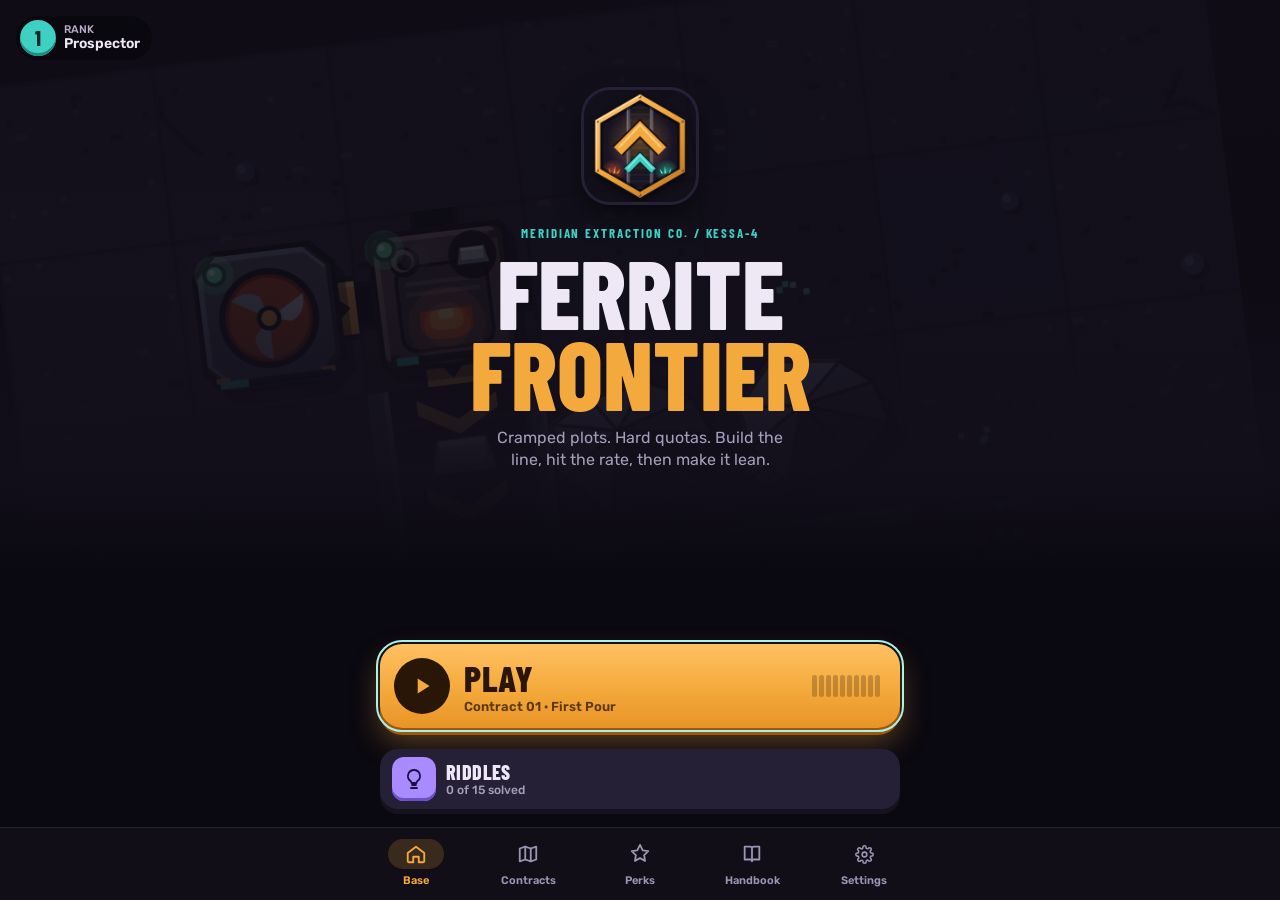
